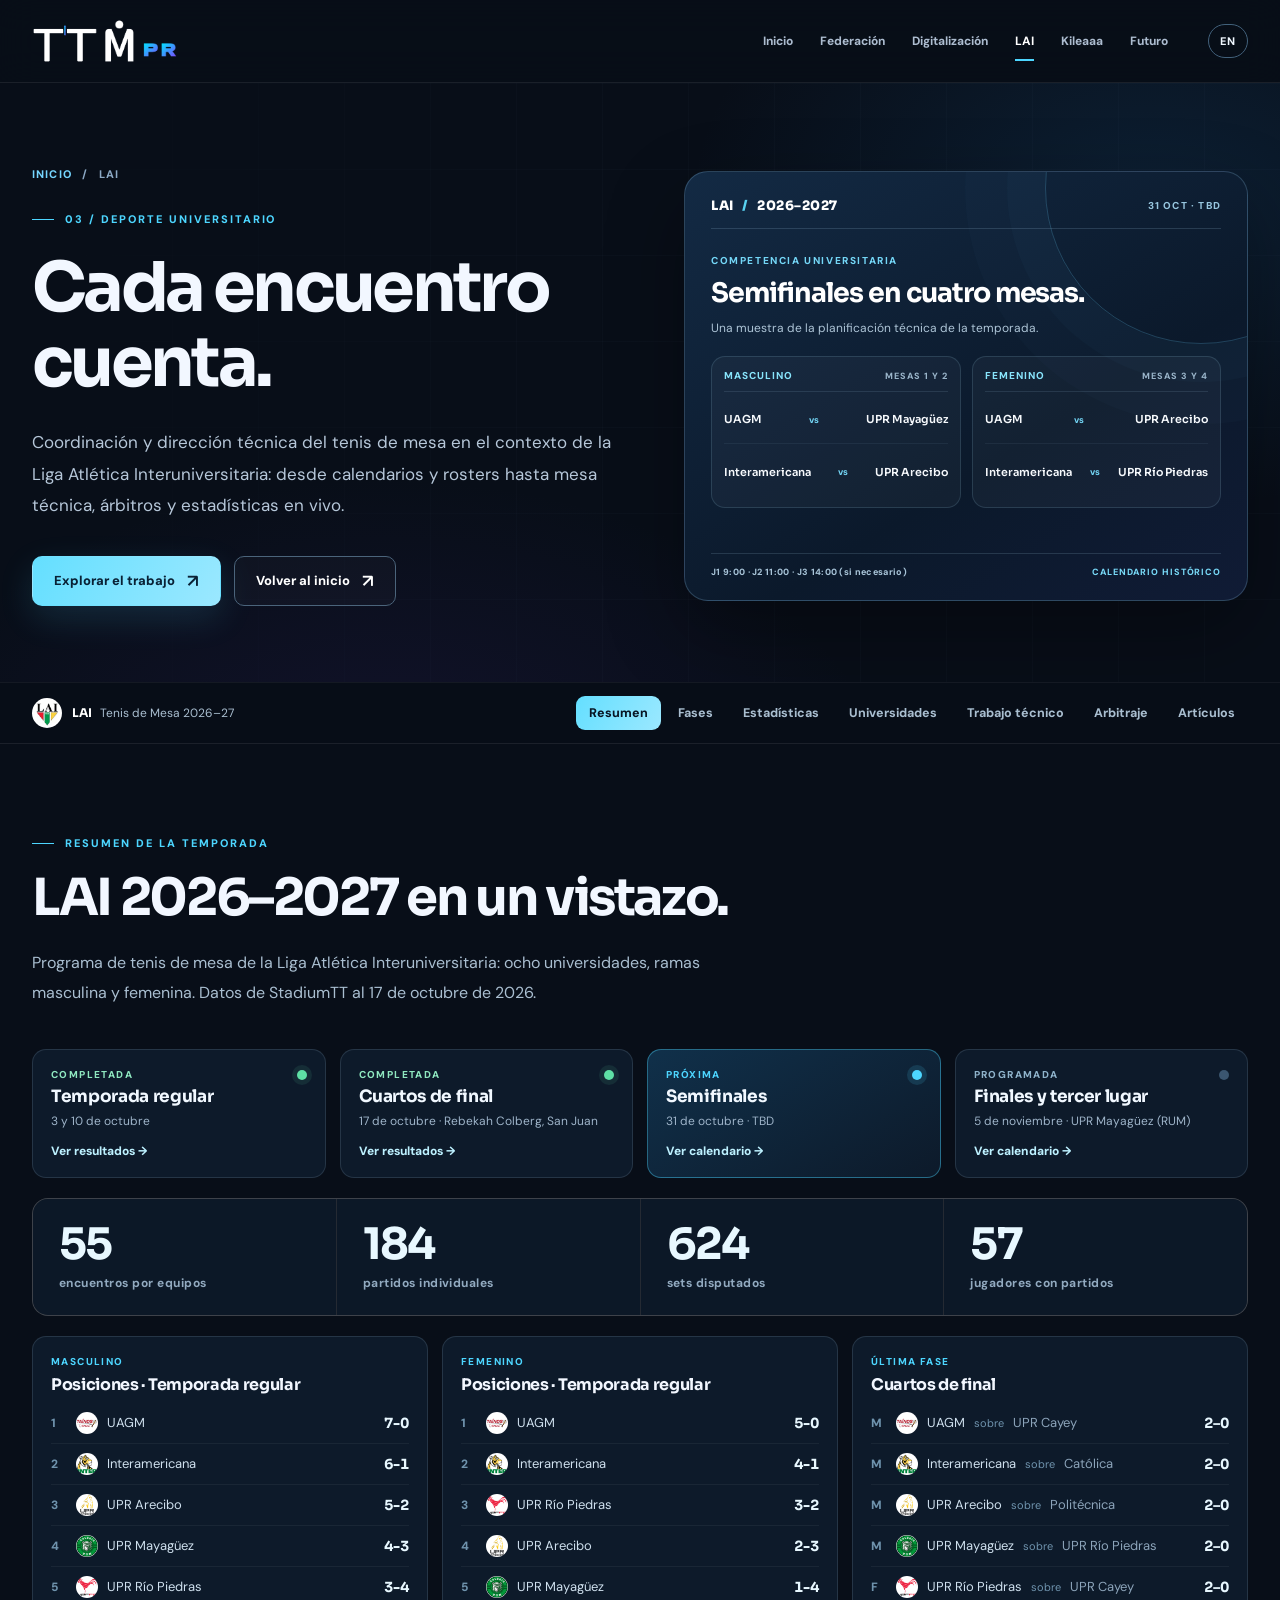
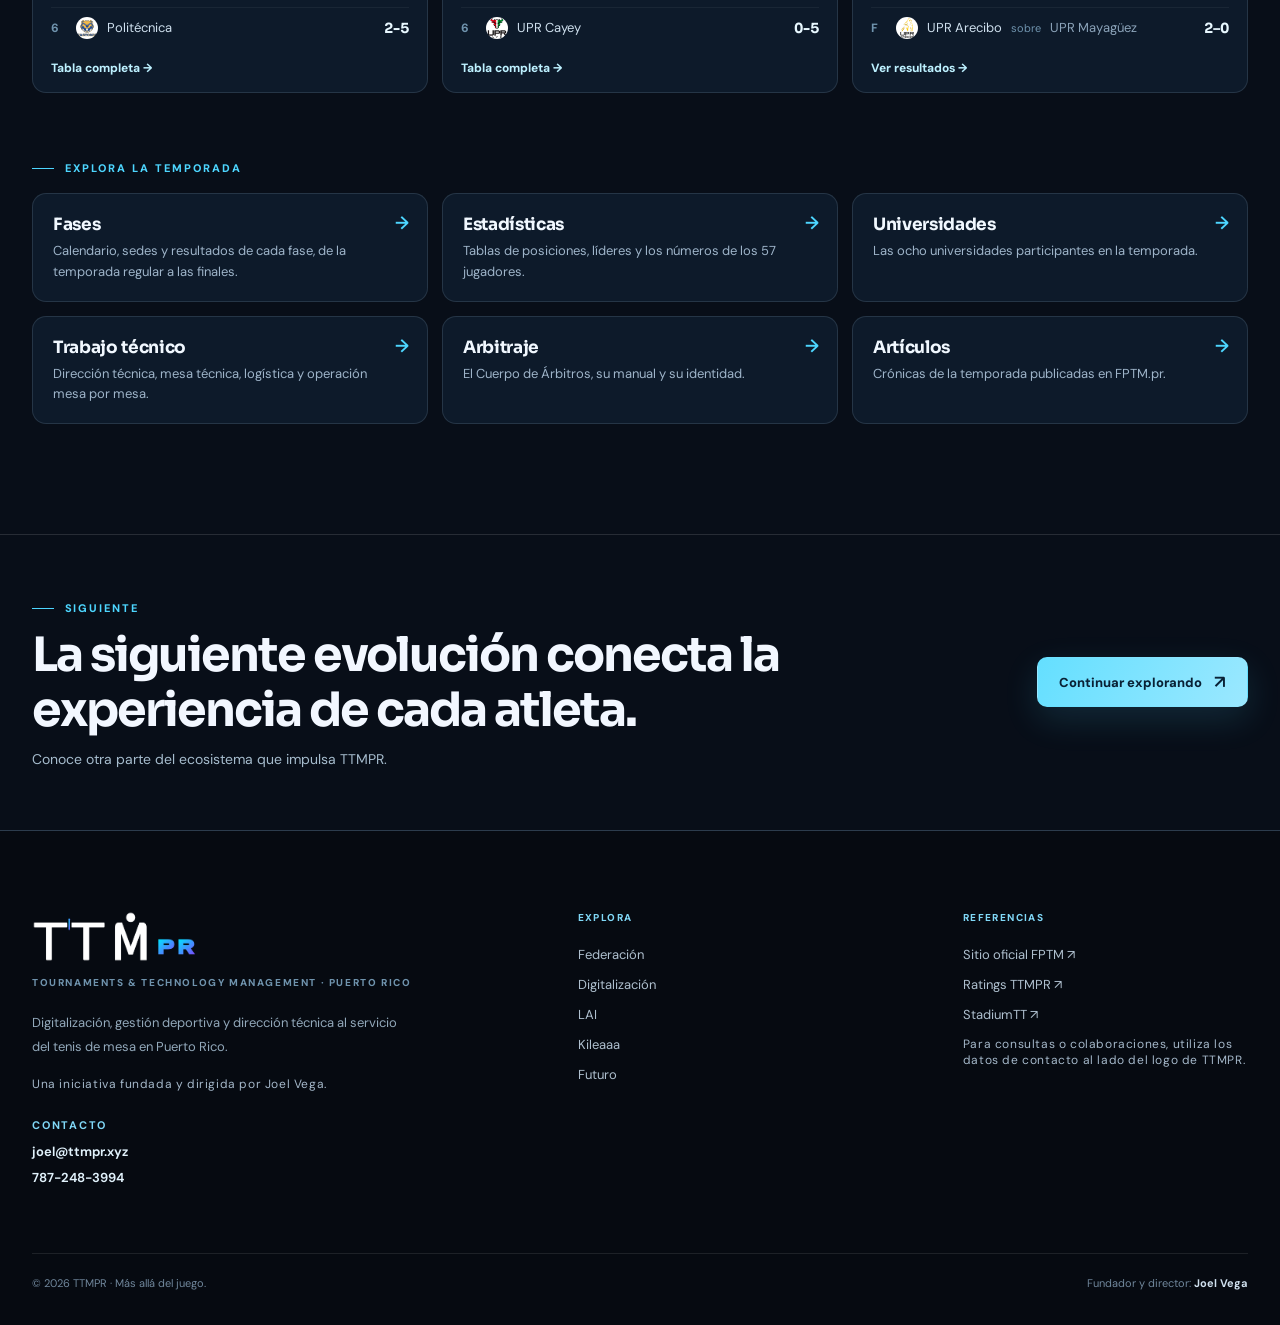
==== lai/index.html @ e4931904 "New Pages" ====
<!DOCTYPE html><html lang="es-PR"><head><meta charset="utf-8"><meta name="viewport" content="width=device-width,initial-scale=1">
 <meta name="theme-color" content="#080e18"><meta name="description" content="Tenis de mesa de la Liga Atlética Interuniversitaria 2026–2027: fases, resultados, estadísticas de jugadores, universidades, arbitraje y crónicas.">
 <meta name="robots" content="index,follow,max-image-preview:large"><link rel="canonical" href="https://ttmpr.xyz/lai/">
 <meta property="og:type" content="website"><meta property="og:site_name" content="TTMPR"><meta property="og:locale" content="es_PR"><meta property="og:locale:alternate" content="en_US">
 <meta property="og:title" content="LAI · Tenis de Mesa 2026–27 | TTMPR"><meta property="og:description" content="Tenis de mesa de la Liga Atlética Interuniversitaria 2026–2027: fases, resultados, estadísticas de jugadores, universidades, arbitraje y crónicas."><meta property="og:url" content="https://ttmpr.xyz/lai/">
 <meta property="og:image" content="https://ttmpr.xyz/assets/compartir/lai.jpg"><meta property="og:image:width" content="1200"><meta property="og:image:height" content="630"><meta property="og:image:alt" content="LAI · Tenis de Mesa 2026–27 | TTMPR">
 <meta name="twitter:card" content="summary_large_image"><meta name="twitter:title" content="LAI · Tenis de Mesa 2026–27 | TTMPR"><meta name="twitter:description" content="Tenis de mesa de la Liga Atlética Interuniversitaria 2026–2027: fases, resultados, estadísticas de jugadores, universidades, arbitraje y crónicas."><meta name="twitter:image" content="https://ttmpr.xyz/assets/compartir/lai.jpg"><title>LAI · Tenis de Mesa 2026–27 | TTMPR</title><link rel="icon" type="image/svg+xml" href="../assets/favicon.svg"><link rel="icon" type="image/png" sizes="32x32" href="../assets/favicon.png"><link rel="apple-touch-icon" href="../assets/apple-touch-icon.png">
 <link rel="preconnect" href="https://fonts.googleapis.com"><link rel="preconnect" href="https://fonts.gstatic.com" crossorigin>
 <link rel="stylesheet" href="https://fonts.googleapis.com/css2?family=DM+Sans:wght@400;500;600;700;800&amp;family=Sora:wght@400;500;600;700;800&amp;display=swap" media="print" onload="this.media='all'"><link rel="stylesheet" href="../assets/site.css"></head>
 <body data-page="lai" data-mode="site"><a class="skip-link" href="#mainContent" style="position:absolute;z-index:999;left:-9999px;top:0;background:white;color:black;padding:12px" onfocus="this.style.left='0'" onblur="this.style.left='-9999px'">Saltar al contenido</a>
 <header class="site-header" id="siteHeader"><div class="container nav-shell">
  <a class="brand-link" data-route-key="inicio" href="../" aria-label="TTMPR, inicio"><img src="../assets/ttmpr-logo.png" alt="TTMPR — Tenis de Mesa Puerto Rico" width="146" height="46"></a>
  <nav class="nav-links" id="primaryNav" aria-label="Navegación principal"><a data-route-key="inicio" href="../"><span class="i18n " data-es="Inicio" data-en="Home">Inicio</span></a><a data-route-key="federacion" href="../federacion/"><span class="i18n " data-es="Federación" data-en="Federation">Federación</span></a><a data-route-key="digitalizacion" href="../digitalizacion/"><span class="i18n " data-es="Digitalización" data-en="Digital systems">Digitalización</span></a><a data-route-key="lai" href="../lai/"><span class="i18n " data-es="LAI" data-en="LAI">LAI</span></a><a data-route-key="kileaaa" href="../kileaaa/"><span class="i18n " data-es="Kileaaa" data-en="Kileaaa">Kileaaa</span></a><a data-route-key="futuro" href="../futuro/"><span class="i18n " data-es="Futuro" data-en="Future">Futuro</span></a></nav>
  <div class="nav-actions"><button class="lang-switch" type="button" id="language" aria-label="Switch to English">EN</button><button class="menu-button" type="button" id="mobileMenu" aria-controls="primaryNav" aria-expanded="false" aria-label="Abrir navegación">☰</button></div>
 </div><div class="scroll-progress" id="scrollProgress"></div></header><main id="mainContent">
<section class="hero page-hero"><div class="container page-hero-grid"><div class="reveal visible">
<div class="breadcrumb"><a href="../"><span class="i18n" data-en="HOME" data-es="INICIO">INICIO</span></a> <span>/</span> <span><span class="i18n" data-en="LAI" data-es="LAI">LAI</span></span></div>
<div class="eyebrow" style="margin-top:31px"><span class="i18n" data-en="03 / UNIVERSITY SPORT" data-es="03 / DEPORTE UNIVERSITARIO">03 / DEPORTE UNIVERSITARIO</span></div>
<h1 class="i18n page-title" data-en="Every match matters." data-es="Cada encuentro cuenta." data-page-heading="">Cada encuentro cuenta.</h1>
<p class="i18n page-desc" data-en="Technical coordination and direction for table tennis within the Intercollegiate Athletic League: from schedules and rosters to the technical desk, officials, and live statistics." data-es="Coordinación y dirección técnica del tenis de mesa en el contexto de la Liga Atlética Interuniversitaria: desde calendarios y rosters hasta mesa técnica, árbitros y estadísticas en vivo.">Coordinación y dirección técnica del tenis de mesa en el contexto de la Liga Atlética Interuniversitaria: desde calendarios y rosters hasta mesa técnica, árbitros y estadísticas en vivo.</p>
<div class="hero-actions"><a class="button primary" href="#areas"><span class="i18n" data-en="Explore our work" data-es="Explorar el trabajo">Explorar el trabajo</span> <span aria-hidden="true" class="arrow">↗</span></a><a class="button outline" href="../"><span class="i18n" data-en="Back to home" data-es="Volver al inicio">Volver al inicio</span> <span aria-hidden="true" class="arrow">↗</span></a></div>
</div><div class="reveal from-right visible"><div class="lai-hero-scoreboard" aria-label="Ejemplo del calendario de semifinales LAI 2026-2027">
  <div class="lai-board-top"><span>LAI <span class="lai-board-slash">/</span> 2026–2027</span><span class="lai-board-date">31 OCT · TBD</span></div>
  <div class="lai-board-intro"><span class="i18n" data-es="COMPETENCIA UNIVERSITARIA" data-en="UNIVERSITY COMPETITION">COMPETENCIA UNIVERSITARIA</span><h2 class="i18n" data-es="Semifinales en cuatro mesas." data-en="Semifinals across four tables.">Semifinales en cuatro mesas.</h2><p class="i18n" data-es="Una muestra de la planificación técnica de la temporada." data-en="A snapshot of the season's technical planning.">Una muestra de la planificación técnica de la temporada.</p></div>
  <div class="lai-board-grid">
    <div class="lai-board-branch"><div class="lai-board-label"><span class="i18n" data-es="MASCULINO" data-en="MEN">MASCULINO</span><small class="i18n" data-es="MESAS 1 Y 2" data-en="TABLES 1 AND 2">MESAS 1 Y 2</small></div><div class="lai-board-match"><strong>UAGM</strong><span>vs</span><strong>UPR Mayagüez</strong></div><div class="lai-board-match"><strong>Interamericana</strong><span>vs</span><strong>UPR Arecibo</strong></div></div>
    <div class="lai-board-branch"><div class="lai-board-label"><span class="i18n" data-es="FEMENINO" data-en="WOMEN">FEMENINO</span><small class="i18n" data-es="MESAS 3 Y 4" data-en="TABLES 3 AND 4">MESAS 3 Y 4</small></div><div class="lai-board-match"><strong>UAGM</strong><span>vs</span><strong>UPR Arecibo</strong></div><div class="lai-board-match"><strong>Interamericana</strong><span>vs</span><strong>UPR Río Piedras</strong></div></div>
  </div>
  <div class="lai-board-bottom"><span class="i18n" data-es="J1 9:00 · J2 11:00 · J3 14:00 (si necesario)" data-en="G1 9:00 · G2 11:00 · G3 14:00 (if needed)">J1 9:00 · J2 11:00 · J3 14:00 (si necesario)</span><span class="i18n" data-es="CALENDARIO HISTÓRICO" data-en="HISTORICAL SCHEDULE">CALENDARIO HISTÓRICO</span></div>
</div></div></div></section>
<nav aria-label="Secciones de LAI" class="lai-tabs" id="laiTabs" data-i18n-aria-en="LAI sections" data-i18n-aria-es="Secciones de LAI"><div class="container lai-tabs-inner"><span class="lai-tabs-brand"><img alt="" height="30" src="../assets/lai/lai-logo.jpg" width="30"/><span><strong>LAI</strong> <span class="i18n" data-en="Table Tennis 2026–27" data-es="Tenis de Mesa 2026–27">Tenis de Mesa 2026–27</span></span></span><div class="lai-tablist" role="tablist"><a aria-controls="resumen" aria-selected="true" class="lai-tab" data-tab="resumen" href="#resumen" id="tab-resumen" role="tab"><span class="i18n" data-en="Overview" data-es="Resumen">Resumen</span></a><a aria-controls="fases" aria-selected="false" class="lai-tab" data-tab="fases" href="#fases" id="tab-fases" role="tab" tabindex="-1"><span class="i18n" data-en="Phases" data-es="Fases">Fases</span></a><a aria-controls="estadisticas" aria-selected="false" class="lai-tab" data-tab="estadisticas" href="#estadisticas" id="tab-estadisticas" role="tab" tabindex="-1"><span class="i18n" data-en="Statistics" data-es="Estadísticas">Estadísticas</span></a><a aria-controls="universidades" aria-selected="false" class="lai-tab" data-tab="universidades" href="#universidades" id="tab-universidades" role="tab" tabindex="-1"><span class="i18n" data-en="Universities" data-es="Universidades">Universidades</span></a><a aria-controls="trabajo" aria-selected="false" class="lai-tab" data-tab="trabajo" href="#trabajo" id="tab-trabajo" role="tab" tabindex="-1"><span class="i18n" data-en="Technical work" data-es="Trabajo técnico">Trabajo técnico</span></a><a aria-controls="arbitraje" aria-selected="false" class="lai-tab" data-tab="arbitraje" href="#arbitraje" id="tab-arbitraje" role="tab" tabindex="-1"><span class="i18n" data-en="Officiating" data-es="Arbitraje">Arbitraje</span></a><a aria-controls="articulos" aria-selected="false" class="lai-tab" data-tab="articulos" href="#articulos" id="tab-articulos" role="tab" tabindex="-1"><span class="i18n" data-en="Articles" data-es="Artículos">Artículos</span></a></div></div></nav>
<div class="lai-panels">
<div aria-labelledby="tab-resumen" class="lai-panel" id="resumen" role="tabpanel">
<section class="section lai-overview"><div class="container">
<div class="lai-overview-head reveal"><div class="eyebrow"><span class="i18n" data-en="SEASON OVERVIEW" data-es="RESUMEN DE LA TEMPORADA">RESUMEN DE LA TEMPORADA</span></div>
<h2 class="i18n section-heading" data-en="LAI 2026–2027 at a glance." data-es="LAI 2026–2027 en un vistazo.">LAI 2026–2027 en un vistazo.</h2>
<p class="i18n intro" data-en="Table tennis program of the Intercollegiate Athletic League: eight universities, men’s and women’s divisions. StadiumTT data as of October 17, 2026." data-es="Programa de tenis de mesa de la Liga Atlética Interuniversitaria: ocho universidades, ramas masculina y femenina. Datos de StadiumTT al 17 de octubre de 2026.">Programa de tenis de mesa de la Liga Atlética Interuniversitaria: ocho universidades, ramas masculina y femenina. Datos de StadiumTT al 17 de octubre de 2026.</p></div>
<ol class="lai-phase-track compact"><li class="lai-phase done"><span aria-hidden="true" class="lai-phase-dot"></span><div><small class="i18n" data-en="Completed" data-es="Completada">Completada</small><strong class="i18n" data-en="Regular season" data-es="Temporada regular">Temporada regular</strong><span class="i18n lai-phase-when" data-en="October 3 and 10" data-es="3 y 10 de octubre">3 y 10 de octubre</span><a class="lai-phase-link" href="#resultados-regular"><span class="i18n" data-en="See results" data-es="Ver resultados">Ver resultados</span> <span aria-hidden="true">→</span></a></div></li><li class="lai-phase done"><span aria-hidden="true" class="lai-phase-dot"></span><div><small class="i18n" data-en="Completed" data-es="Completada">Completada</small><strong class="i18n" data-en="Quarterfinals" data-es="Cuartos de final">Cuartos de final</strong><span class="i18n lai-phase-when" data-en="October 17 · Rebekah Colberg, San Juan" data-es="17 de octubre · Rebekah Colberg, San Juan">17 de octubre · Rebekah Colberg, San Juan</span><a class="lai-phase-link" href="#resultados-cuartos"><span class="i18n" data-en="See results" data-es="Ver resultados">Ver resultados</span> <span aria-hidden="true">→</span></a></div></li><li class="lai-phase next"><span aria-hidden="true" class="lai-phase-dot"></span><div><small class="i18n" data-en="Next" data-es="Próxima">Próxima</small><strong class="i18n" data-en="Semifinals" data-es="Semifinales">Semifinales</strong><span class="i18n lai-phase-when" data-en="October 31 · TBD" data-es="31 de octubre · TBD">31 de octubre · TBD</span><a class="lai-phase-link" href="#calendario-lai"><span class="i18n" data-en="See schedule" data-es="Ver calendario">Ver calendario</span> <span aria-hidden="true">→</span></a></div></li><li class="lai-phase upcoming"><span aria-hidden="true" class="lai-phase-dot"></span><div><small class="i18n" data-en="Scheduled" data-es="Programada">Programada</small><strong class="i18n" data-en="Finals and third place" data-es="Finales y tercer lugar">Finales y tercer lugar</strong><span class="i18n lai-phase-when" data-en="November 5 · UPR Mayagüez (RUM)" data-es="5 de noviembre · UPR Mayagüez (RUM)">5 de noviembre · UPR Mayagüez (RUM)</span><a class="lai-phase-link" href="#calendario-lai"><span class="i18n" data-en="See schedule" data-es="Ver calendario">Ver calendario</span> <span aria-hidden="true">→</span></a></div></li></ol>
<div class="stats-facts reveal"><div><b>55</b><span class="i18n" data-en="team matches" data-es="encuentros por equipos">encuentros por equipos</span></div><div><b>184</b><span class="i18n" data-en="singles matches" data-es="partidos individuales">partidos individuales</span></div><div><b>624</b><span class="i18n" data-en="games played" data-es="sets disputados">sets disputados</span></div><div><b>57</b><span class="i18n" data-en="players with matches" data-es="jugadores con partidos">jugadores con partidos</span></div></div>
<div class="lai-overview-grid"><article class="lai-card"><header><span class="i18n stats-branch" data-en="Men" data-es="Masculino">Masculino</span><h3 class="i18n" data-en="Standings · Regular season" data-es="Posiciones · Temporada regular">Posiciones · Temporada regular</h3></header><ol class="lai-mini-list"><li><span class="lai-mini-pos">1</span><span class="stats-team"><img alt="" height="22" loading="lazy" onerror="this.onerror=null;this.src='../assets/universidades/fallback-uagm.svg'" src="../assets/universidades/uagm.png" width="22"/><span>UAGM</span></span><b>7-0</b></li><li><span class="lai-mini-pos">2</span><span class="stats-team"><img alt="" height="22" loading="lazy" onerror="this.onerror=null;this.src='../assets/universidades/fallback-interamericana.svg'" src="../assets/universidades/interamericana.png" width="22"/><span>Interamericana</span></span><b>6-1</b></li><li><span class="lai-mini-pos">3</span><span class="stats-team"><img alt="" height="22" loading="lazy" onerror="this.onerror=null;this.src='../assets/universidades/fallback-upr-arecibo.svg'" src="../assets/universidades/upr-arecibo.png" width="22"/><span>UPR Arecibo</span></span><b>5-2</b></li><li><span class="lai-mini-pos">4</span><span class="stats-team"><img alt="" height="22" loading="lazy" onerror="this.onerror=null;this.src='../assets/universidades/fallback-upr-mayaguez.svg'" src="../assets/universidades/upr-mayaguez.png" width="22"/><span>UPR Mayagüez</span></span><b>4-3</b></li><li><span class="lai-mini-pos">5</span><span class="stats-team"><img alt="" height="22" loading="lazy" onerror="this.onerror=null;this.src='../assets/universidades/fallback-upr-rio-piedras.svg'" src="../assets/universidades/upr-rio-piedras.png" width="22"/><span>UPR Río Piedras</span></span><b>3-4</b></li><li><span class="lai-mini-pos">6</span><span class="stats-team"><img alt="" height="22" loading="lazy" onerror="this.onerror=null;this.src='../assets/universidades/fallback-politecnica.svg'" src="../assets/universidades/politecnica.png" width="22"/><span>Politécnica</span></span><b>2-5</b></li></ol><a class="lai-card-link" data-tab-link="estadisticas" href="#estadisticas"><span class="i18n" data-en="Full standings" data-es="Tabla completa">Tabla completa</span> →</a></article><article class="lai-card"><header><span class="i18n stats-branch" data-en="Women" data-es="Femenino">Femenino</span><h3 class="i18n" data-en="Standings · Regular season" data-es="Posiciones · Temporada regular">Posiciones · Temporada regular</h3></header><ol class="lai-mini-list"><li><span class="lai-mini-pos">1</span><span class="stats-team"><img alt="" height="22" loading="lazy" onerror="this.onerror=null;this.src='../assets/universidades/fallback-uagm.svg'" src="../assets/universidades/uagm.png" width="22"/><span>UAGM</span></span><b>5-0</b></li><li><span class="lai-mini-pos">2</span><span class="stats-team"><img alt="" height="22" loading="lazy" onerror="this.onerror=null;this.src='../assets/universidades/fallback-interamericana.svg'" src="../assets/universidades/interamericana.png" width="22"/><span>Interamericana</span></span><b>4-1</b></li><li><span class="lai-mini-pos">3</span><span class="stats-team"><img alt="" height="22" loading="lazy" onerror="this.onerror=null;this.src='../assets/universidades/fallback-upr-rio-piedras.svg'" src="../assets/universidades/upr-rio-piedras.png" width="22"/><span>UPR Río Piedras</span></span><b>3-2</b></li><li><span class="lai-mini-pos">4</span><span class="stats-team"><img alt="" height="22" loading="lazy" onerror="this.onerror=null;this.src='../assets/universidades/fallback-upr-arecibo.svg'" src="../assets/universidades/upr-arecibo.png" width="22"/><span>UPR Arecibo</span></span><b>2-3</b></li><li><span class="lai-mini-pos">5</span><span class="stats-team"><img alt="" height="22" loading="lazy" onerror="this.onerror=null;this.src='../assets/universidades/fallback-upr-mayaguez.svg'" src="../assets/universidades/upr-mayaguez.png" width="22"/><span>UPR Mayagüez</span></span><b>1-4</b></li><li><span class="lai-mini-pos">6</span><span class="stats-team"><img alt="" height="22" loading="lazy" onerror="this.onerror=null;this.src='../assets/universidades/fallback-upr-cayey.svg'" src="../assets/universidades/upr-cayey.png" width="22"/><span>UPR Cayey</span></span><b>0-5</b></li></ol><a class="lai-card-link" data-tab-link="estadisticas" href="#estadisticas"><span class="i18n" data-en="Full standings" data-es="Tabla completa">Tabla completa</span> →</a></article><article class="lai-card"><header><span class="i18n stats-branch" data-en="Latest phase" data-es="Última fase">Última fase</span><h3 class="i18n" data-en="Quarterfinals" data-es="Cuartos de final">Cuartos de final</h3></header><ol class="lai-mini-list"><li><span class="i18n lai-mini-pos" data-en="M" data-es="M">M</span><span class="stats-team"><img alt="" height="22" loading="lazy" onerror="this.onerror=null;this.src='../assets/universidades/fallback-uagm.svg'" src="../assets/universidades/uagm.png" width="22"/><span>UAGM</span></span><small class="i18n" data-en="over" data-es="sobre">sobre</small><span class="lai-mini-loser">UPR Cayey</span><b>2–0</b></li><li><span class="i18n lai-mini-pos" data-en="M" data-es="M">M</span><span class="stats-team"><img alt="" height="22" loading="lazy" onerror="this.onerror=null;this.src='../assets/universidades/fallback-interamericana.svg'" src="../assets/universidades/interamericana.png" width="22"/><span>Interamericana</span></span><small class="i18n" data-en="over" data-es="sobre">sobre</small><span class="lai-mini-loser">Católica</span><b>2–0</b></li><li><span class="i18n lai-mini-pos" data-en="M" data-es="M">M</span><span class="stats-team"><img alt="" height="22" loading="lazy" onerror="this.onerror=null;this.src='../assets/universidades/fallback-upr-arecibo.svg'" src="../assets/universidades/upr-arecibo.png" width="22"/><span>UPR Arecibo</span></span><small class="i18n" data-en="over" data-es="sobre">sobre</small><span class="lai-mini-loser">Politécnica</span><b>2–0</b></li><li><span class="i18n lai-mini-pos" data-en="M" data-es="M">M</span><span class="stats-team"><img alt="" height="22" loading="lazy" onerror="this.onerror=null;this.src='../assets/universidades/fallback-upr-mayaguez.svg'" src="../assets/universidades/upr-mayaguez.png" width="22"/><span>UPR Mayagüez</span></span><small class="i18n" data-en="over" data-es="sobre">sobre</small><span class="lai-mini-loser">UPR Río Piedras</span><b>2–0</b></li><li><span class="i18n lai-mini-pos" data-en="W" data-es="F">F</span><span class="stats-team"><img alt="" height="22" loading="lazy" onerror="this.onerror=null;this.src='../assets/universidades/fallback-upr-rio-piedras.svg'" src="../assets/universidades/upr-rio-piedras.png" width="22"/><span>UPR Río Piedras</span></span><small class="i18n" data-en="over" data-es="sobre">sobre</small><span class="lai-mini-loser">UPR Cayey</span><b>2–0</b></li><li><span class="i18n lai-mini-pos" data-en="W" data-es="F">F</span><span class="stats-team"><img alt="" height="22" loading="lazy" onerror="this.onerror=null;this.src='../assets/universidades/fallback-upr-arecibo.svg'" src="../assets/universidades/upr-arecibo.png" width="22"/><span>UPR Arecibo</span></span><small class="i18n" data-en="over" data-es="sobre">sobre</small><span class="lai-mini-loser">UPR Mayagüez</span><b>2–0</b></li></ol><a class="lai-card-link" href="#resultados-cuartos"><span class="i18n" data-en="See results" data-es="Ver resultados">Ver resultados</span> →</a></article></div>
<div class="lai-overview-links"><div class="eyebrow"><span class="i18n" data-en="EXPLORE THE SEASON" data-es="EXPLORA LA TEMPORADA">EXPLORA LA TEMPORADA</span></div><div class="lai-quick-grid"><a class="lai-quick reveal" data-tab-link="fases" href="#fases"><strong class="i18n" data-en="Phases" data-es="Fases">Fases</strong><span class="i18n" data-en="Schedule, venues, and results for every phase, from the regular season to the finals." data-es="Calendario, sedes y resultados de cada fase, de la temporada regular a las finales.">Calendario, sedes y resultados de cada fase, de la temporada regular a las finales.</span><span aria-hidden="true" class="arrow">→</span></a><a class="lai-quick reveal" data-tab-link="estadisticas" href="#estadisticas"><strong class="i18n" data-en="Statistics" data-es="Estadísticas">Estadísticas</strong><span class="i18n" data-en="Standings, leaders, and the numbers for all 57 players." data-es="Tablas de posiciones, líderes y los números de los 57 jugadores.">Tablas de posiciones, líderes y los números de los 57 jugadores.</span><span aria-hidden="true" class="arrow">→</span></a><a class="lai-quick reveal" data-tab-link="universidades" href="#universidades"><strong class="i18n" data-en="Universities" data-es="Universidades">Universidades</strong><span class="i18n" data-en="The eight universities taking part this season." data-es="Las ocho universidades participantes en la temporada.">Las ocho universidades participantes en la temporada.</span><span aria-hidden="true" class="arrow">→</span></a><a class="lai-quick reveal" data-tab-link="trabajo" href="#trabajo"><strong class="i18n" data-en="Technical work" data-es="Trabajo técnico">Trabajo técnico</strong><span class="i18n" data-en="Technical direction, the technical desk, logistics, and table-by-table operations." data-es="Dirección técnica, mesa técnica, logística y operación mesa por mesa.">Dirección técnica, mesa técnica, logística y operación mesa por mesa.</span><span aria-hidden="true" class="arrow">→</span></a><a class="lai-quick reveal" data-tab-link="arbitraje" href="#arbitraje"><strong class="i18n" data-en="Officiating" data-es="Arbitraje">Arbitraje</strong><span class="i18n" data-en="The Referee Corps, its manual, and its identity." data-es="El Cuerpo de Árbitros, su manual y su identidad.">El Cuerpo de Árbitros, su manual y su identidad.</span><span aria-hidden="true" class="arrow">→</span></a><a class="lai-quick reveal" data-tab-link="articulos" href="#articulos"><strong class="i18n" data-en="Articles" data-es="Artículos">Artículos</strong><span class="i18n" data-en="Season reports published on FPTM.pr." data-es="Crónicas de la temporada publicadas en FPTM.pr.">Crónicas de la temporada publicadas en FPTM.pr.</span><span aria-hidden="true" class="arrow">→</span></a></div></div>
</div></section>
</div>
<div aria-labelledby="tab-fases" class="lai-panel" id="fases" role="tabpanel">
<section class="section lai-phases-section"><div class="container">
<div class="reveal"><div class="eyebrow"><span class="i18n" data-en="SEASON PHASES" data-es="FASES DE LA TEMPORADA">FASES DE LA TEMPORADA</span></div>
<h2 class="i18n section-heading" data-en="From the regular season to the finals." data-es="De la temporada regular a las finales.">De la temporada regular a las finales.</h2>
<p class="i18n intro" data-en="Every phase with its date, venue, and results. The status updates after each matchday." data-es="Cada fase con su fecha, su sede y sus resultados. El estado se actualiza con cada jornada.">Cada fase con su fecha, su sede y sus resultados. El estado se actualiza con cada jornada.</p></div>
<ol class="lai-phase-track"><li class="lai-phase done"><span aria-hidden="true" class="lai-phase-dot"></span><div><small class="i18n" data-en="Completed" data-es="Completada">Completada</small><strong class="i18n" data-en="Regular season" data-es="Temporada regular">Temporada regular</strong><span class="i18n lai-phase-when" data-en="October 3 and 10" data-es="3 y 10 de octubre">3 y 10 de octubre</span><em class="i18n" data-en="43 team matches" data-es="43 encuentros">43 encuentros</em><a class="lai-phase-link" href="#resultados-regular"><span class="i18n" data-en="See results" data-es="Ver resultados">Ver resultados</span> <span aria-hidden="true">→</span></a></div></li><li class="lai-phase done"><span aria-hidden="true" class="lai-phase-dot"></span><div><small class="i18n" data-en="Completed" data-es="Completada">Completada</small><strong class="i18n" data-en="Quarterfinals" data-es="Cuartos de final">Cuartos de final</strong><span class="i18n lai-phase-when" data-en="October 17 · Rebekah Colberg, San Juan" data-es="17 de octubre · Rebekah Colberg, San Juan">17 de octubre · Rebekah Colberg, San Juan</span><em class="i18n" data-en="12 team matches" data-es="12 encuentros">12 encuentros</em><a class="lai-phase-link" href="#resultados-cuartos"><span class="i18n" data-en="See results" data-es="Ver resultados">Ver resultados</span> <span aria-hidden="true">→</span></a></div></li><li class="lai-phase next"><span aria-hidden="true" class="lai-phase-dot"></span><div><small class="i18n" data-en="Next" data-es="Próxima">Próxima</small><strong class="i18n" data-en="Semifinals" data-es="Semifinales">Semifinales</strong><span class="i18n lai-phase-when" data-en="October 31 · TBD" data-es="31 de octubre · TBD">31 de octubre · TBD</span><a class="lai-phase-link" href="#calendario-lai"><span class="i18n" data-en="See schedule" data-es="Ver calendario">Ver calendario</span> <span aria-hidden="true">→</span></a></div></li><li class="lai-phase upcoming"><span aria-hidden="true" class="lai-phase-dot"></span><div><small class="i18n" data-en="Scheduled" data-es="Programada">Programada</small><strong class="i18n" data-en="Finals and third place" data-es="Finales y tercer lugar">Finales y tercer lugar</strong><span class="i18n lai-phase-when" data-en="November 5 · UPR Mayagüez (RUM)" data-es="5 de noviembre · UPR Mayagüez (RUM)">5 de noviembre · UPR Mayagüez (RUM)</span><a class="lai-phase-link" href="#calendario-lai"><span class="i18n" data-en="See schedule" data-es="Ver calendario">Ver calendario</span> <span aria-hidden="true">→</span></a></div></li></ol>
</div></section>
<section class="section pale" id="calendario-lai"><div class="container">
<div class="reveal"><div class="eyebrow dark"><span class="i18n" data-en="POSTSEASON" data-es="POSTEMPORADA">POSTEMPORADA</span></div>
<h2 class="i18n section-heading" data-en="Next round: semifinals." data-es="Próxima jornada: semifinales.">Próxima jornada: semifinales.</h2>
<p class="i18n intro" data-en="Saturday, October 31, 2026 · Venue: TBD." data-es="Sábado, 31 de octubre de 2026 · Sede: TBD.">Sábado, 31 de octubre de 2026 · Sede: TBD.</p></div>
<div class="lai-fixture-grid"><article class="lai-fixture reveal" data-branch="M">
<div class="lai-fixture-head"><span><span class="i18n" data-en="Men" data-es="Masculino">Masculino</span> · <span class="i18n" data-en="Semifinal" data-es="Semifinal">Semifinal</span></span><span><span class="i18n" data-en="Table" data-es="Mesa">Mesa</span> 1</span></div>
<div class="lai-versus lai-versus-logos"><div class="lai-team-badge"><img alt="UAGM" onerror="this.onerror=null;this.src='../assets/universidades/fallback-uagm.svg'" src="../assets/universidades/uagm.png"/><strong>UAGM</strong></div><span class="mid">VS</span><div class="lai-team-badge right"><strong>UPR Mayagüez</strong><img alt="UPR Mayagüez" onerror="this.onerror=null;this.src='../assets/universidades/fallback-upr-mayaguez.svg'" src="../assets/universidades/upr-mayaguez.png"/></div></div>
<div class="lai-fixture-foot"><span class="i18n" data-en="G1 · 9:00 a.m.  |  G2 · 11:00 a.m." data-es="J1 · 9:00 a. m.  |  J2 · 11:00 a. m.">J1 · 9:00 a. m.  |  J2 · 11:00 a. m.</span></div>
<div class="lai-third"><span class="i18n" data-en="G3 · 2:00 p.m., only if the series is tied 1–1" data-es="J3 · 2:00 p. m., solo si la serie queda 1–1">J3 · 2:00 p. m., solo si la serie queda 1–1</span></div>
</article><article class="lai-fixture reveal" data-branch="M">
<div class="lai-fixture-head"><span><span class="i18n" data-en="Men" data-es="Masculino">Masculino</span> · <span class="i18n" data-en="Semifinal" data-es="Semifinal">Semifinal</span></span><span><span class="i18n" data-en="Table" data-es="Mesa">Mesa</span> 2</span></div>
<div class="lai-versus lai-versus-logos"><div class="lai-team-badge"><img alt="Interamericana" onerror="this.onerror=null;this.src='../assets/universidades/fallback-interamericana.svg'" src="../assets/universidades/interamericana.png"/><strong>Interamericana</strong></div><span class="mid">VS</span><div class="lai-team-badge right"><strong>UPR Arecibo</strong><img alt="UPR Arecibo" onerror="this.onerror=null;this.src='../assets/universidades/fallback-upr-arecibo.svg'" src="../assets/universidades/upr-arecibo.png"/></div></div>
<div class="lai-fixture-foot"><span class="i18n" data-en="G1 · 9:00 a.m.  |  G2 · 11:00 a.m." data-es="J1 · 9:00 a. m.  |  J2 · 11:00 a. m.">J1 · 9:00 a. m.  |  J2 · 11:00 a. m.</span></div>
<div class="lai-third"><span class="i18n" data-en="G3 · 2:00 p.m., only if the series is tied 1–1" data-es="J3 · 2:00 p. m., solo si la serie queda 1–1">J3 · 2:00 p. m., solo si la serie queda 1–1</span></div>
</article><article class="lai-fixture reveal" data-branch="F">
<div class="lai-fixture-head"><span><span class="i18n" data-en="Women" data-es="Femenino">Femenino</span> · <span class="i18n" data-en="Semifinal" data-es="Semifinal">Semifinal</span></span><span><span class="i18n" data-en="Table" data-es="Mesa">Mesa</span> 3</span></div>
<div class="lai-versus lai-versus-logos"><div class="lai-team-badge"><img alt="UAGM" onerror="this.onerror=null;this.src='../assets/universidades/fallback-uagm.svg'" src="../assets/universidades/uagm.png"/><strong>UAGM</strong></div><span class="mid">VS</span><div class="lai-team-badge right"><strong>UPR Arecibo</strong><img alt="UPR Arecibo" onerror="this.onerror=null;this.src='../assets/universidades/fallback-upr-arecibo.svg'" src="../assets/universidades/upr-arecibo.png"/></div></div>
<div class="lai-fixture-foot"><span class="i18n" data-en="G1 · 9:00 a.m.  |  G2 · 11:00 a.m." data-es="J1 · 9:00 a. m.  |  J2 · 11:00 a. m.">J1 · 9:00 a. m.  |  J2 · 11:00 a. m.</span></div>
<div class="lai-third"><span class="i18n" data-en="G3 · 2:00 p.m., only if the series is tied 1–1" data-es="J3 · 2:00 p. m., solo si la serie queda 1–1">J3 · 2:00 p. m., solo si la serie queda 1–1</span></div>
</article><article class="lai-fixture reveal" data-branch="F">
<div class="lai-fixture-head"><span><span class="i18n" data-en="Women" data-es="Femenino">Femenino</span> · <span class="i18n" data-en="Semifinal" data-es="Semifinal">Semifinal</span></span><span><span class="i18n" data-en="Table" data-es="Mesa">Mesa</span> 4</span></div>
<div class="lai-versus lai-versus-logos"><div class="lai-team-badge"><img alt="Interamericana" onerror="this.onerror=null;this.src='../assets/universidades/fallback-interamericana.svg'" src="../assets/universidades/interamericana.png"/><strong>Interamericana</strong></div><span class="mid">VS</span><div class="lai-team-badge right"><strong>UPR Río Piedras</strong><img alt="UPR Río Piedras" onerror="this.onerror=null;this.src='../assets/universidades/fallback-upr-rio-piedras.svg'" src="../assets/universidades/upr-rio-piedras.png"/></div></div>
<div class="lai-fixture-foot"><span class="i18n" data-en="G1 · 9:00 a.m.  |  G2 · 11:00 a.m." data-es="J1 · 9:00 a. m.  |  J2 · 11:00 a. m.">J1 · 9:00 a. m.  |  J2 · 11:00 a. m.</span></div>
<div class="lai-third"><span class="i18n" data-en="G3 · 2:00 p.m., only if the series is tied 1–1" data-es="J3 · 2:00 p. m., solo si la serie queda 1–1">J3 · 2:00 p. m., solo si la serie queda 1–1</span></div>
</article></div>
<div class="lai-source-note dark"><span class="i18n" data-en="Finals are scheduled for November 5: games 1 and 2 at 9:00 a.m. and noon; game 3, if needed, at 3:00 p.m." data-es="Las finales están programadas para el 5 de noviembre: juegos 1 y 2 a las 9:00 a. m. y 12:00 p. m.; juego 3, si es necesario, a las 3:00 p. m.">Las finales están programadas para el 5 de noviembre: juegos 1 y 2 a las 9:00 a. m. y 12:00 p. m.; juego 3, si es necesario, a las 3:00 p. m.</span></div>
</div></section>
<section class="section alt" id="resultados-lai"><div class="container">
<div class="lai-section-title-row"><div><div class="reveal"><div class="eyebrow"><span class="i18n" data-en="RESULTS" data-es="RESULTADOS">RESULTADOS</span></div>
<h2 class="i18n section-heading" data-en="Season results." data-es="Resultados de la temporada.">Resultados de la temporada.</h2>
<p class="i18n intro" data-en="Postseason and regular season, with every singles match. Certified StadiumTT data as of October 17, 2026." data-es="Postemporada y temporada regular, con cada partido individual. Datos certificados en StadiumTT al 17 de octubre de 2026.">Postemporada y temporada regular, con cada partido individual. Datos certificados en StadiumTT al 17 de octubre de 2026.</p></div></div>
<div aria-label="Filtrar resultados" class="lai-filter" role="group"><button aria-pressed="true" class="active" data-lai-filter="all" type="button"><span class="i18n" data-en="All" data-es="Todas">Todas</span></button><button aria-pressed="false" data-lai-filter="M" type="button"><span class="i18n" data-en="Men" data-es="Masculino">Masculino</span></button><button aria-pressed="false" data-lai-filter="F" type="button"><span class="i18n" data-en="Women" data-es="Femenino">Femenino</span></button></div></div>
<div class="lai-round" id="resultados-cuartos"><div class="lai-round-head"><h3 class="i18n" data-en="Quarterfinals" data-es="Cuartos de final">Cuartos de final</h3><span class="i18n" data-en="October 17, 2026 · Rebekah Colberg, San Juan" data-es="17 de octubre de 2026 · Rebekah Colberg, San Juan">17 de octubre de 2026 · Rebekah Colberg, San Juan</span></div><div class="lai-results-grid"><div class="lai-results-head"><span><span class="i18n" data-en="Division" data-es="Rama">Rama</span></span><span><span class="i18n" data-en="Advancing team" data-es="Equipo clasificado">Equipo clasificado</span></span><span><span class="i18n" data-en="Matches" data-es="Encuentros">Encuentros</span></span><span><span class="i18n" data-en="Series" data-es="Serie">Serie</span></span></div><div class="lai-result" data-branch="M"><span class="lai-result-division">M</span><div class="lai-result-teams"><div class="lai-result-team-line"><img alt="UAGM" height="22" loading="lazy" onerror="this.onerror=null;this.src='../assets/universidades/fallback-uagm.svg'" src="../assets/universidades/uagm.png" width="22"/><strong>UAGM</strong></div><div class="lai-result-team-line"><small><span class="i18n" data-en="over" data-es="sobre">sobre</span></small><img alt="UPR Cayey" height="22" loading="lazy" onerror="this.onerror=null;this.src='../assets/universidades/fallback-upr-cayey.svg'" src="../assets/universidades/upr-cayey.png" width="22"/><span>UPR Cayey</span></div></div><div class="lai-result-games"><span>J1 <b>3–0</b></span><span>J2 <b>3–0</b></span></div><strong class="lai-result-series">2–0</strong></div><div class="lai-result" data-branch="M"><span class="lai-result-division">M</span><div class="lai-result-teams"><div class="lai-result-team-line"><img alt="Interamericana" height="22" loading="lazy" onerror="this.onerror=null;this.src='../assets/universidades/fallback-interamericana.svg'" src="../assets/universidades/interamericana.png" width="22"/><strong>Interamericana</strong></div><div class="lai-result-team-line"><small><span class="i18n" data-en="over" data-es="sobre">sobre</span></small><img alt="Católica" height="22" loading="lazy" onerror="this.onerror=null;this.src='../assets/universidades/fallback-catolica.svg'" src="../assets/universidades/catolica.png" width="22"/><span>Católica</span></div></div><div class="lai-result-games"><span>J1 <b>3–0</b></span><span>J2 <b>3–0</b></span></div><strong class="lai-result-series">2–0</strong></div><div class="lai-result" data-branch="M"><span class="lai-result-division">M</span><div class="lai-result-teams"><div class="lai-result-team-line"><img alt="UPR Arecibo" height="22" loading="lazy" onerror="this.onerror=null;this.src='../assets/universidades/fallback-upr-arecibo.svg'" src="../assets/universidades/upr-arecibo.png" width="22"/><strong>UPR Arecibo</strong></div><div class="lai-result-team-line"><small><span class="i18n" data-en="over" data-es="sobre">sobre</span></small><img alt="Politécnica" height="22" loading="lazy" onerror="this.onerror=null;this.src='../assets/universidades/fallback-politecnica.svg'" src="../assets/universidades/politecnica.png" width="22"/><span>Politécnica</span></div></div><div class="lai-result-games"><span>J1 <b>3–0</b></span><span>J2 <b>3–1</b></span></div><strong class="lai-result-series">2–0</strong></div><div class="lai-result" data-branch="M"><span class="lai-result-division">M</span><div class="lai-result-teams"><div class="lai-result-team-line"><img alt="UPR Mayagüez" height="22" loading="lazy" onerror="this.onerror=null;this.src='../assets/universidades/fallback-upr-mayaguez.svg'" src="../assets/universidades/upr-mayaguez.png" width="22"/><strong>UPR Mayagüez</strong></div><div class="lai-result-team-line"><small><span class="i18n" data-en="over" data-es="sobre">sobre</span></small><img alt="UPR Río Piedras" height="22" loading="lazy" onerror="this.onerror=null;this.src='../assets/universidades/fallback-upr-rio-piedras.svg'" src="../assets/universidades/upr-rio-piedras.png" width="22"/><span>UPR Río Piedras</span></div></div><div class="lai-result-games"><span>J1 <b>3–2</b></span><span>J2 <b>3–2</b></span></div><strong class="lai-result-series">2–0</strong></div><div class="lai-result" data-branch="F"><span class="lai-result-division">F</span><div class="lai-result-teams"><div class="lai-result-team-line"><img alt="UPR Río Piedras" height="22" loading="lazy" onerror="this.onerror=null;this.src='../assets/universidades/fallback-upr-rio-piedras.svg'" src="../assets/universidades/upr-rio-piedras.png" width="22"/><strong>UPR Río Piedras</strong></div><div class="lai-result-team-line"><small><span class="i18n" data-en="over" data-es="sobre">sobre</span></small><img alt="UPR Cayey" height="22" loading="lazy" onerror="this.onerror=null;this.src='../assets/universidades/fallback-upr-cayey.svg'" src="../assets/universidades/upr-cayey.png" width="22"/><span>UPR Cayey</span></div></div><div class="lai-result-games"><span>J1 <b>3–0</b></span><span>J2 <b>3–0</b></span></div><strong class="lai-result-series">2–0</strong></div><div class="lai-result" data-branch="F"><span class="lai-result-division">F</span><div class="lai-result-teams"><div class="lai-result-team-line"><img alt="UPR Arecibo" height="22" loading="lazy" onerror="this.onerror=null;this.src='../assets/universidades/fallback-upr-arecibo.svg'" src="../assets/universidades/upr-arecibo.png" width="22"/><strong>UPR Arecibo</strong></div><div class="lai-result-team-line"><small><span class="i18n" data-en="over" data-es="sobre">sobre</span></small><img alt="UPR Mayagüez" height="22" loading="lazy" onerror="this.onerror=null;this.src='../assets/universidades/fallback-upr-mayaguez.svg'" src="../assets/universidades/upr-mayaguez.png" width="22"/><span>UPR Mayagüez</span></div></div><div class="lai-result-games"><span>J1 <b>3–0</b></span><span>J2 <b>3–1</b></span></div><strong class="lai-result-series">2–0</strong></div></div><p class="i18n lai-source-note" data-en="G = game of the series (best of three). The Series column shows series wins." data-es="J = encuentro de la serie (al mejor de tres). La columna Serie indica victorias por serie.">J = encuentro de la serie (al mejor de tres). La columna Serie indica victorias por serie.</p><a class="button outline" href="https://fptm.pr/noticias/lai-tenis-de-mesa-2026-2027-cuartos-de-final" rel="noopener noreferrer" target="_blank"><span class="i18n" data-en="Read the recap: quarterfinals" data-es="Leer crónica: cuartos de final">Leer crónica: cuartos de final</span> <span aria-hidden="true" class="arrow">↗</span></a></div>
<div class="lai-round" id="resultados-regular"><div class="lai-round-head"><h3 class="i18n" data-en="Regular season" data-es="Temporada regular">Temporada regular</h3><span class="i18n" data-en="October 3 and 10, 2026 · 43 team matches" data-es="3 y 10 de octubre de 2026 · 43 encuentros">3 y 10 de octubre de 2026 · 43 encuentros</span></div><details class="stats-details lai-day"><summary><span class="i18n" data-en="Saturday, October 3 · 22 team matches" data-es="Sábado 3 de octubre · 22 encuentros">Sábado 3 de octubre · 22 encuentros</span></summary><div class="stats-day"><div class="stats-matches"><article class="stats-match" data-branch="M"><header><span>M · 09:00</span></header><div class="stats-match-score"><span class="win"><span class="stats-team"><img alt="" height="22" loading="lazy" onerror="this.onerror=null;this.src='../assets/universidades/fallback-upr-arecibo.svg'" src="../assets/universidades/upr-arecibo.png" width="22"/><span>UPR Arecibo</span></span></span><b>3–1</b><span class=""><span class="stats-team"><img alt="" height="22" loading="lazy" onerror="this.onerror=null;this.src='../assets/universidades/fallback-upr-rio-piedras.svg'" src="../assets/universidades/upr-rio-piedras.png" width="22"/><span>UPR Río Piedras</span></span></span></div><ol><li><span class="win">Eduardo Darley Mejía</span><b>3–1</b><span class="">Sebastian Cruz Ruiz</span></li><li><span class="">Dylan Ruperto Colón</span><b>1–3</b><span class="win">Eduardo Sánchez Cardona</span></li><li><span class="win">Yamil Castellano Díaz</span><b>3–0</b><span class="">José Méndez Vargas</span></li><li><span class="win">Eduardo Darley Mejía</span><b>3–1</b><span class="">Eduardo Sánchez Cardona</span></li></ol></article><article class="stats-match" data-branch="M"><header><span>M · 09:00</span></header><div class="stats-match-score"><span class="win"><span class="stats-team"><img alt="" height="22" loading="lazy" onerror="this.onerror=null;this.src='../assets/universidades/fallback-interamericana.svg'" src="../assets/universidades/interamericana.png" width="22"/><span>Interamericana</span></span></span><b>3–0</b><span class=""><span class="stats-team"><img alt="" height="22" loading="lazy" onerror="this.onerror=null;this.src='../assets/universidades/fallback-upr-mayaguez.svg'" src="../assets/universidades/upr-mayaguez.png" width="22"/><span>UPR Mayagüez</span></span></span></div><ol><li><span class="win">Jerall Montijo Rivera</span><b>3–0</b><span class="">Giovanni F. Centeno Flores</span></li><li><span class="win">Brian A. Mena Sigler</span><b>3–0</b><span class="">Eliam Dávila Santiago</span></li><li><span class="win">Oscar A. Birriel Rivera</span><b>3–0</b><span class="">Andrew Y. Rivera González</span></li></ol></article><article class="stats-match" data-branch="M"><header><span>M · 09:00</span></header><div class="stats-match-score"><span class="win"><span class="stats-team"><img alt="" height="22" loading="lazy" onerror="this.onerror=null;this.src='../assets/universidades/fallback-uagm.svg'" src="../assets/universidades/uagm.png" width="22"/><span>UAGM</span></span></span><b>3–0</b><span class=""><span class="stats-team"><img alt="" height="22" loading="lazy" onerror="this.onerror=null;this.src='../assets/universidades/fallback-upr-cayey.svg'" src="../assets/universidades/upr-cayey.png" width="22"/><span>UPR Cayey</span></span></span></div><ol><li><span class="win">Ramón C. Vila Mena</span><b>3–0</b><span class="">Denyel J. Reyes Torres</span></li><li><span class="win">José M. Nieves Burgos</span><b>3–0</b><span class="">James E. Lopez Correa</span></li><li><span class="win">Yadier A. López Vélez</span><b>3–0</b><span class="">Ricardo J. Martinez Rodriguez</span></li></ol></article><article class="stats-match" data-branch="M"><header><span>M · 10:30</span></header><div class="stats-match-score"><span class="win"><span class="stats-team"><img alt="" height="22" loading="lazy" onerror="this.onerror=null;this.src='../assets/universidades/fallback-interamericana.svg'" src="../assets/universidades/interamericana.png" width="22"/><span>Interamericana</span></span></span><b>3–0</b><span class=""><span class="stats-team"><img alt="" height="22" loading="lazy" onerror="this.onerror=null;this.src='../assets/universidades/fallback-catolica.svg'" src="../assets/universidades/catolica.png" width="22"/><span>Católica</span></span></span></div><ol><li><span class="win">Brian A. Mena Sigler</span><b>3–0</b><span class="">Johan L. Rosario Ocasio</span></li><li><span class="win">Oscar A. Birriel Rivera</span><b>3–0</b><span class="">Ayram Santiago Godreau</span></li><li><span class="win">Jerall Montijo Rivera</span><b>3–0</b><span class="">Sebastián Rodríguez Rubero</span></li></ol></article><article class="stats-match" data-branch="M"><header><span>M · 10:30</span></header><div class="stats-match-score"><span class="win"><span class="stats-team"><img alt="" height="22" loading="lazy" onerror="this.onerror=null;this.src='../assets/universidades/fallback-uagm.svg'" src="../assets/universidades/uagm.png" width="22"/><span>UAGM</span></span></span><b>3–0</b><span class=""><span class="stats-team"><img alt="" height="22" loading="lazy" onerror="this.onerror=null;this.src='../assets/universidades/fallback-upr-arecibo.svg'" src="../assets/universidades/upr-arecibo.png" width="22"/><span>UPR Arecibo</span></span></span></div><ol><li><span class="win">Ramón C. Vila Mena</span><b>3–0</b><span class="">Dylan Ruperto Colón</span></li><li><span class="win">Jabdiel J. Torres Rivera</span><b>3–0</b><span class="">Eduardo Darley Mejía</span></li><li><span class="win">José M. Nieves Burgos</span><b>3–1</b><span class="">Yamil Castellano Díaz</span></li></ol></article><article class="stats-match" data-branch="M"><header><span>M · 10:30</span></header><div class="stats-match-score"><span class="win"><span class="stats-team"><img alt="" height="22" loading="lazy" onerror="this.onerror=null;this.src='../assets/universidades/fallback-politecnica.svg'" src="../assets/universidades/politecnica.png" width="22"/><span>Politécnica</span></span></span><b>3–0</b><span class=""><span class="stats-team"><img alt="" height="22" loading="lazy" onerror="this.onerror=null;this.src='../assets/universidades/fallback-upr-cayey.svg'" src="../assets/universidades/upr-cayey.png" width="22"/><span>UPR Cayey</span></span></span></div><ol><li><span class="win">Abel López Carbó</span><b>3–0</b><span class="">Denyel J. Reyes Torres</span></li><li><span class="win">Christian Marrero Negrón</span><b>3–0</b><span class="">Ian M. Rivera Cordero</span></li><li><span class="win">Francisco Mejías Puente</span><b>3–0</b><span class="">James E. Lopez Correa</span></li></ol></article><article class="stats-match" data-branch="M"><header><span>M · 12:30</span></header><div class="stats-match-score"><span class="win"><span class="stats-team"><img alt="" height="22" loading="lazy" onerror="this.onerror=null;this.src='../assets/universidades/fallback-uagm.svg'" src="../assets/universidades/uagm.png" width="22"/><span>UAGM</span></span></span><b>3–0</b><span class=""><span class="stats-team"><img alt="" height="22" loading="lazy" onerror="this.onerror=null;this.src='../assets/universidades/fallback-politecnica.svg'" src="../assets/universidades/politecnica.png" width="22"/><span>Politécnica</span></span></span></div><ol><li><span class="win">Yadier A. López Vélez</span><b>3–0</b><span class="">Christian Marrero Negrón</span></li><li><span class="win">Jabdiel J. Torres Rivera</span><b>3–0</b><span class="">Abel López Carbó</span></li><li><span class="win">José M. Nieves Burgos</span><b>3–0</b><span class="">Pedro Díaz Rivera</span></li></ol></article><article class="stats-match" data-branch="M"><header><span>M · 12:30</span></header><div class="stats-match-score"><span class="win"><span class="stats-team"><img alt="" height="22" loading="lazy" onerror="this.onerror=null;this.src='../assets/universidades/fallback-interamericana.svg'" src="../assets/universidades/interamericana.png" width="22"/><span>Interamericana</span></span></span><b>3–0</b><span class=""><span class="stats-team"><img alt="" height="22" loading="lazy" onerror="this.onerror=null;this.src='../assets/universidades/fallback-upr-cayey.svg'" src="../assets/universidades/upr-cayey.png" width="22"/><span>UPR Cayey</span></span></span></div><ol><li><span class="win">Oscar A. Birriel Rivera</span><b>3–0</b><span class="">Denyel J. Reyes Torres</span></li><li><span class="win">Jerall Montijo Rivera</span><b>3–0</b><span class="">Ian M. Rivera Cordero</span></li><li><span class="win">Brian A. Mena Sigler</span><b>3–0</b><span class="">Ricardo J. Martinez Rodriguez</span></li></ol></article><article class="stats-match" data-branch="M"><header><span>M · 12:30</span></header><div class="stats-match-score"><span class="win"><span class="stats-team"><img alt="" height="22" loading="lazy" onerror="this.onerror=null;this.src='../assets/universidades/fallback-upr-mayaguez.svg'" src="../assets/universidades/upr-mayaguez.png" width="22"/><span>UPR Mayagüez</span></span></span><b>3–0</b><span class=""><span class="stats-team"><img alt="" height="22" loading="lazy" onerror="this.onerror=null;this.src='../assets/universidades/fallback-upr-rio-piedras.svg'" src="../assets/universidades/upr-rio-piedras.png" width="22"/><span>UPR Río Piedras</span></span></span></div><ol><li><span class="win">Eliam Dávila Santiago</span><b>3–0</b><span class="">Sebastian Cruz Ruiz</span></li><li><span class="win">Giovanni F. Centeno Flores</span><b>3–2</b><span class="">Eduardo Sánchez Cardona</span></li><li><span class="win">Andrew Y. Rivera González</span><b>3–1</b><span class="">Sergio Silva Vélez</span></li></ol></article><article class="stats-match" data-branch="M"><header><span>M · 12:30</span></header><div class="stats-match-score"><span class="win"><span class="stats-team"><img alt="" height="22" loading="lazy" onerror="this.onerror=null;this.src='../assets/universidades/fallback-upr-arecibo.svg'" src="../assets/universidades/upr-arecibo.png" width="22"/><span>UPR Arecibo</span></span></span><b>3–0</b><span class=""><span class="stats-team"><img alt="" height="22" loading="lazy" onerror="this.onerror=null;this.src='../assets/universidades/fallback-catolica.svg'" src="../assets/universidades/catolica.png" width="22"/><span>Católica</span></span></span></div><ol><li><span class="win">Yamil Castellano Díaz</span><b>3–1</b><span class="">Ayram Santiago Godreau</span></li><li><span class="win">Eduardo Darley Mejía</span><b>3–0</b><span class="">Johan L. Rosario Ocasio</span></li><li><span class="win">Rodrigo Marrero Marrero</span><b>3–0</b><span class="">Ángel G. Cintrón Rodríguez</span></li></ol></article><article class="stats-match" data-branch="M"><header><span>M · 14:00</span></header><div class="stats-match-score"><span class="win"><span class="stats-team"><img alt="" height="22" loading="lazy" onerror="this.onerror=null;this.src='../assets/universidades/fallback-uagm.svg'" src="../assets/universidades/uagm.png" width="22"/><span>UAGM</span></span></span><b>3–0</b><span class=""><span class="stats-team"><img alt="" height="22" loading="lazy" onerror="this.onerror=null;this.src='../assets/universidades/fallback-upr-mayaguez.svg'" src="../assets/universidades/upr-mayaguez.png" width="22"/><span>UPR Mayagüez</span></span></span></div><ol><li><span class="win">Jabdiel J. Torres Rivera</span><b>3–0</b><span class="">Giovanni F. Centeno Flores</span></li><li><span class="win">Ramón C. Vila Mena</span><b>3–0</b><span class="">Eliam Dávila Santiago</span></li><li><span class="win">Yadier A. López Vélez</span><b>3–0</b><span class="">Andrew Y. Rivera González</span></li></ol></article><article class="stats-match" data-branch="M"><header><span>M · 14:00</span></header><div class="stats-match-score"><span class=""><span class="stats-team"><img alt="" height="22" loading="lazy" onerror="this.onerror=null;this.src='../assets/universidades/fallback-catolica.svg'" src="../assets/universidades/catolica.png" width="22"/><span>Católica</span></span></span><b>2–3</b><span class="win"><span class="stats-team"><img alt="" height="22" loading="lazy" onerror="this.onerror=null;this.src='../assets/universidades/fallback-politecnica.svg'" src="../assets/universidades/politecnica.png" width="22"/><span>Politécnica</span></span></span></div><ol><li><span class="win">Ayram Santiago Godreau</span><b>3–0</b><span class="">Abel López Carbó</span></li><li><span class="">Ángel G. Cintrón Rodríguez</span><b>0–3</b><span class="win">Christian Marrero Negrón</span></li><li><span class="">Johan L. Rosario Ocasio</span><b>2–3</b><span class="win">Pedro Díaz Rivera</span></li><li><span class="win">Ayram Santiago Godreau</span><b>3–1</b><span class="">Christian Marrero Negrón</span></li><li><span class="">Ángel G. Cintrón Rodríguez</span><b>0–3</b><span class="win">Abel López Carbó</span></li></ol></article><article class="stats-match" data-branch="M"><header><span>M · 14:00</span></header><div class="stats-match-score"><span class="win"><span class="stats-team"><img alt="" height="22" loading="lazy" onerror="this.onerror=null;this.src='../assets/universidades/fallback-upr-rio-piedras.svg'" src="../assets/universidades/upr-rio-piedras.png" width="22"/><span>UPR Río Piedras</span></span></span><b>3–0</b><span class=""><span class="stats-team"><img alt="" height="22" loading="lazy" onerror="this.onerror=null;this.src='../assets/universidades/fallback-upr-cayey.svg'" src="../assets/universidades/upr-cayey.png" width="22"/><span>UPR Cayey</span></span></span></div><ol><li><span class="win">José Méndez Vargas</span><b>3–0</b><span class="">James E. Lopez Correa</span></li><li><span class="win">Sergio Silva Vélez</span><b>3–0</b><span class="">Ricardo J. Martinez Rodriguez</span></li><li><span class="win">Sebastian Cuadro Vázquez</span><b>3–1</b><span class="">Denyel J. Reyes Torres</span></li></ol></article><article class="stats-match" data-branch="M"><header><span>M · 14:00</span></header><div class="stats-match-score"><span class="win"><span class="stats-team"><img alt="" height="22" loading="lazy" onerror="this.onerror=null;this.src='../assets/universidades/fallback-interamericana.svg'" src="../assets/universidades/interamericana.png" width="22"/><span>Interamericana</span></span></span><b>3–1</b><span class=""><span class="stats-team"><img alt="" height="22" loading="lazy" onerror="this.onerror=null;this.src='../assets/universidades/fallback-upr-arecibo.svg'" src="../assets/universidades/upr-arecibo.png" width="22"/><span>UPR Arecibo</span></span></span></div><ol><li><span class="">Jerall Montijo Rivera</span><b>2–3</b><span class="win">Eduardo Darley Mejía</span></li><li><span class="win">Brian A. Mena Sigler</span><b>3–0</b><span class="">Yamil Castellano Díaz</span></li><li><span class="win">Oscar A. Birriel Rivera</span><b>3–1</b><span class="">Dylan Ruperto Colón</span></li><li><span class="win">Brian A. Mena Sigler</span><b>3–1</b><span class="">Eduardo Darley Mejía</span></li></ol></article><article class="stats-match" data-branch="F"><header><span>F · 09:00</span></header><div class="stats-match-score"><span class=""><span class="stats-team"><img alt="" height="22" loading="lazy" onerror="this.onerror=null;this.src='../assets/universidades/fallback-upr-arecibo.svg'" src="../assets/universidades/upr-arecibo.png" width="22"/><span>UPR Arecibo</span></span></span><b>2–3</b><span class="win"><span class="stats-team"><img alt="" height="22" loading="lazy" onerror="this.onerror=null;this.src='../assets/universidades/fallback-upr-rio-piedras.svg'" src="../assets/universidades/upr-rio-piedras.png" width="22"/><span>UPR Río Piedras</span></span></span></div><ol><li><span class="">Danelys Cruz Rosario</span><b>1–3</b><span class="win">Kailyn Cruz Rosado</span></li><li><span class="">Liara Rivera Rodriguez</span><b>1–3</b><span class="win">Yoarilis Figueroa Rivera</span></li><li><span class="win">Gabriela Vargas Acevedo</span><b>3–2</b><span class="">Yahira Rivera Arocho</span></li><li><span class="win">Danelys Cruz Rosario</span><b>3–0</b><span class="">Yoarilis Figueroa Rivera</span></li><li><span class="">Liara Rivera Rodriguez</span><b>0–3</b><span class="win">Kailyn Cruz Rosado</span></li></ol></article><article class="stats-match" data-branch="F"><header><span>F · 09:00</span></header><div class="stats-match-score"><span class="win"><span class="stats-team"><img alt="" height="22" loading="lazy" onerror="this.onerror=null;this.src='../assets/universidades/fallback-uagm.svg'" src="../assets/universidades/uagm.png" width="22"/><span>UAGM</span></span></span><b>3–0</b><span class=""><span class="stats-team"><img alt="" height="22" loading="lazy" onerror="this.onerror=null;this.src='../assets/universidades/fallback-upr-mayaguez.svg'" src="../assets/universidades/upr-mayaguez.png" width="22"/><span>UPR Mayagüez</span></span></span></div><ol><li><span class="win">Alondra S. Rodríguez Ortiz</span><b>3–0</b><span class="">Idalys Y. Torres Cintrón</span></li><li><span class="win">Edmarie Z. León Burgos</span><b>3–0</b><span class="">Nahiely A. Malaret Cedeño</span></li><li><span class="win">Gabriella S. Vázquez Hernández</span><b>3–0</b><span class="">Nathalya M. Betancourt Díaz</span></li></ol></article><article class="stats-match" data-branch="F"><header><span>F · 09:00</span></header><div class="stats-match-score"><span class="win"><span class="stats-team"><img alt="" height="22" loading="lazy" onerror="this.onerror=null;this.src='../assets/universidades/fallback-interamericana.svg'" src="../assets/universidades/interamericana.png" width="22"/><span>Interamericana</span></span></span><b>3–0</b><span class=""><span class="stats-team"><img alt="" height="22" loading="lazy" onerror="this.onerror=null;this.src='../assets/universidades/fallback-upr-cayey.svg'" src="../assets/universidades/upr-cayey.png" width="22"/><span>UPR Cayey</span></span></span></div><ol><li><span class="win">Emely J. Alvarado Santiago</span><b>3–0</b><span class="">Valeria N. Rivera Ortiz</span></li><li><span class="win">Yamilia Fontán Cruz</span><b>3–0</b><span class="">Camila S. Ruiz Gierbolini</span></li><li><span class="win">Alahia Medina García</span><b>3–0</b><span class="">Amanda S. Trinidad Pedraza</span></li></ol></article><article class="stats-match" data-branch="F"><header><span>F · 10:30</span></header><div class="stats-match-score"><span class="win"><span class="stats-team"><img alt="" height="22" loading="lazy" onerror="this.onerror=null;this.src='../assets/universidades/fallback-uagm.svg'" src="../assets/universidades/uagm.png" width="22"/><span>UAGM</span></span></span><b>3–0</b><span class=""><span class="stats-team"><img alt="" height="22" loading="lazy" onerror="this.onerror=null;this.src='../assets/universidades/fallback-upr-rio-piedras.svg'" src="../assets/universidades/upr-rio-piedras.png" width="22"/><span>UPR Río Piedras</span></span></span></div><ol><li><span class="win">Alondra S. Rodríguez Ortiz</span><b>3–0</b><span class="">Yahira Rivera Arocho</span></li><li><span class="win">Edmarie Z. León Burgos</span><b>3–0</b><span class="">Kailyn Cruz Rosado</span></li><li><span class="win">Alanis del C. Reyes Torres</span><b>3–0</b><span class="">Yamcarys Delacruz Vargas</span></li></ol></article><article class="stats-match" data-branch="F"><header><span>F · 10:30</span></header><div class="stats-match-score"><span class="win"><span class="stats-team"><img alt="" height="22" loading="lazy" onerror="this.onerror=null;this.src='../assets/universidades/fallback-interamericana.svg'" src="../assets/universidades/interamericana.png" width="22"/><span>Interamericana</span></span></span><b>3–0</b><span class=""><span class="stats-team"><img alt="" height="22" loading="lazy" onerror="this.onerror=null;this.src='../assets/universidades/fallback-upr-arecibo.svg'" src="../assets/universidades/upr-arecibo.png" width="22"/><span>UPR Arecibo</span></span></span></div><ol><li><span class="win">Alahia Medina García</span><b>3–0</b><span class="">Danelys Cruz Rosario</span></li><li><span class="win">Kristal A. Meléndez Lafontaine</span><b>3–0</b><span class="">Gabriela Vargas Acevedo</span></li><li><span class="win">Emely J. Alvarado Santiago</span><b>3–0</b><span class="">Adriana Vargas Acevedo</span></li></ol></article><article class="stats-match" data-branch="F"><header><span>F · 12:30</span></header><div class="stats-match-score"><span class="win"><span class="stats-team"><img alt="" height="22" loading="lazy" onerror="this.onerror=null;this.src='../assets/universidades/fallback-upr-mayaguez.svg'" src="../assets/universidades/upr-mayaguez.png" width="22"/><span>UPR Mayagüez</span></span></span><b>3–0</b><span class=""><span class="stats-team"><img alt="" height="22" loading="lazy" onerror="this.onerror=null;this.src='../assets/universidades/fallback-upr-cayey.svg'" src="../assets/universidades/upr-cayey.png" width="22"/><span>UPR Cayey</span></span></span></div><ol><li><span class="win">Idalys Y. Torres Cintrón</span><b>3–0</b><span class="">Valeria N. Rivera Ortiz</span></li><li><span class="win">Nahiely A. Malaret Cedeño</span><b>3–0</b><span class="">Camila S. Ruiz Gierbolini</span></li><li><span class="win">Nathalya M. Betancourt Díaz</span><b>3–0</b><span class="">Amanda S. Trinidad Pedraza</span></li></ol></article><article class="stats-match" data-branch="F"><header><span>F · 12:30</span></header><div class="stats-match-score"><span class="win"><span class="stats-team"><img alt="" height="22" loading="lazy" onerror="this.onerror=null;this.src='../assets/universidades/fallback-interamericana.svg'" src="../assets/universidades/interamericana.png" width="22"/><span>Interamericana</span></span></span><b>3–0</b><span class=""><span class="stats-team"><img alt="" height="22" loading="lazy" onerror="this.onerror=null;this.src='../assets/universidades/fallback-upr-rio-piedras.svg'" src="../assets/universidades/upr-rio-piedras.png" width="22"/><span>UPR Río Piedras</span></span></span></div><ol><li><span class="win">Alahia Medina García</span><b>3–1</b><span class="">Kailyn Cruz Rosado</span></li><li><span class="win">Kristal A. Meléndez Lafontaine</span><b>3–0</b><span class="">Yoarilis Figueroa Rivera</span></li><li><span class="win">Emely J. Alvarado Santiago</span><b>3–0</b><span class="">Yahira Rivera Arocho</span></li></ol></article><article class="stats-match" data-branch="F"><header><span>F · 14:00</span></header><div class="stats-match-score"><span class="win"><span class="stats-team"><img alt="" height="22" loading="lazy" onerror="this.onerror=null;this.src='../assets/universidades/fallback-uagm.svg'" src="../assets/universidades/uagm.png" width="22"/><span>UAGM</span></span></span><b>3–0</b><span class=""><span class="stats-team"><img alt="" height="22" loading="lazy" onerror="this.onerror=null;this.src='../assets/universidades/fallback-upr-cayey.svg'" src="../assets/universidades/upr-cayey.png" width="22"/><span>UPR Cayey</span></span></span></div><ol><li><span class="win">Alondra S. Rodríguez Ortiz</span><b>3–0</b><span class="">Camila S. Ruiz Gierbolini</span></li><li><span class="win">Gabriella S. Vázquez Hernández</span><b>3–0</b><span class="">Amanda S. Trinidad Pedraza</span></li><li><span class="win">Alanis del C. Reyes Torres</span><b>3–0</b><span class="">Valeria N. Rivera Ortiz</span></li></ol></article></div></div></details><details class="stats-details lai-day"><summary><span class="i18n" data-en="Saturday, October 10 · 21 team matches" data-es="Sábado 10 de octubre · 21 encuentros">Sábado 10 de octubre · 21 encuentros</span></summary><div class="stats-day"><div class="stats-matches"><article class="stats-match" data-branch="M"><header><span>M · 09:00</span></header><div class="stats-match-score"><span class="win"><span class="stats-team"><img alt="" height="22" loading="lazy" onerror="this.onerror=null;this.src='../assets/universidades/fallback-uagm.svg'" src="../assets/universidades/uagm.png" width="22"/><span>UAGM</span></span></span><b>3–0</b><span class=""><span class="stats-team"><img alt="" height="22" loading="lazy" onerror="this.onerror=null;this.src='../assets/universidades/fallback-catolica.svg'" src="../assets/universidades/catolica.png" width="22"/><span>Católica</span></span></span></div><ol><li><span class="win">Ramón C. Vila Mena</span><b>3–0</b><span class="">Johan L. Rosario Ocasio</span></li><li><span class="win">Yadier A. López Vélez</span><b>3–0</b><span class="">Ayram Santiago Godreau</span></li><li><span class="win">José M. Nieves Burgos</span><b>3–0</b><span class="">Sebastián Rodríguez Rubero</span></li></ol></article><article class="stats-match" data-branch="M"><header><span>M · 09:00</span></header><div class="stats-match-score"><span class="win"><span class="stats-team"><img alt="" height="22" loading="lazy" onerror="this.onerror=null;this.src='../assets/universidades/fallback-upr-mayaguez.svg'" src="../assets/universidades/upr-mayaguez.png" width="22"/><span>UPR Mayagüez</span></span></span><b>3–0</b><span class=""><span class="stats-team"><img alt="" height="22" loading="lazy" onerror="this.onerror=null;this.src='../assets/universidades/fallback-politecnica.svg'" src="../assets/universidades/politecnica.png" width="22"/><span>Politécnica</span></span></span></div><ol><li><span class="win">Eliam Dávila Santiago</span><b>3–1</b><span class="">Abel López Carbó</span></li><li><span class="win">Sebastián E. Maldonado Vélez</span><b>3–0</b><span class="">Christian Marrero Negrón</span></li><li><span class="win">Andrew Y. Rivera González</span><b>3–0</b><span class="">Francisco Mejías Puente</span></li></ol></article><article class="stats-match" data-branch="M"><header><span>M · 09:00</span></header><div class="stats-match-score"><span class="win"><span class="stats-team"><img alt="" height="22" loading="lazy" onerror="this.onerror=null;this.src='../assets/universidades/fallback-interamericana.svg'" src="../assets/universidades/interamericana.png" width="22"/><span>Interamericana</span></span></span><b>3–0</b><span class=""><span class="stats-team"><img alt="" height="22" loading="lazy" onerror="this.onerror=null;this.src='../assets/universidades/fallback-upr-rio-piedras.svg'" src="../assets/universidades/upr-rio-piedras.png" width="22"/><span>UPR Río Piedras</span></span></span></div><ol><li><span class="win">Oscar A. Birriel Rivera</span><b>3–0</b><span class="">Eduardo Sánchez Cardona</span></li><li><span class="win">Brian A. Mena Sigler</span><b>3–1</b><span class="">José Méndez Vargas</span></li><li><span class="win">Jerall Montijo Rivera</span><b>3–0</b><span class="">Sebastian Cruz Ruiz</span></li></ol></article><article class="stats-match" data-branch="M"><header><span>M · 10:30</span></header><div class="stats-match-score"><span class=""><span class="stats-team"><img alt="" height="22" loading="lazy" onerror="this.onerror=null;this.src='../assets/universidades/fallback-interamericana.svg'" src="../assets/universidades/interamericana.png" width="22"/><span>Interamericana</span></span></span><b>2–3</b><span class="win"><span class="stats-team"><img alt="" height="22" loading="lazy" onerror="this.onerror=null;this.src='../assets/universidades/fallback-uagm.svg'" src="../assets/universidades/uagm.png" width="22"/><span>UAGM</span></span></span></div><ol><li><span class="">Brian A. Mena Sigler</span><b>2–3</b><span class="win">Ramón C. Vila Mena</span></li><li><span class="win">Oscar A. Birriel Rivera</span><b>3–0</b><span class="">Jabdiel J. Torres Rivera</span></li><li><span class="win">Jerall Montijo Rivera</span><b>3–1</b><span class="">Yadier A. López Vélez</span></li><li><span class="">Brian A. Mena Sigler</span><b>1–3</b><span class="win">Jabdiel J. Torres Rivera</span></li><li><span class="">Oscar A. Birriel Rivera</span><b>2–3</b><span class="win">Ramón C. Vila Mena</span></li></ol></article><article class="stats-match" data-branch="M"><header><span>M · 10:30</span></header><div class="stats-match-score"><span class="win"><span class="stats-team"><img alt="" height="22" loading="lazy" onerror="this.onerror=null;this.src='../assets/universidades/fallback-upr-rio-piedras.svg'" src="../assets/universidades/upr-rio-piedras.png" width="22"/><span>UPR Río Piedras</span></span></span><b>3–0</b><span class=""><span class="stats-team"><img alt="" height="22" loading="lazy" onerror="this.onerror=null;this.src='../assets/universidades/fallback-catolica.svg'" src="../assets/universidades/catolica.png" width="22"/><span>Católica</span></span></span></div><ol><li><span class="win">Eduardo Sánchez Cardona</span><b>3–1</b><span class="">Ayram Santiago Godreau</span></li><li><span class="win">José Méndez Vargas</span><b>3–0</b><span class="">Johan L. Rosario Ocasio</span></li><li><span class="win">Sergio Silva Vélez</span><b>3–0</b><span class="">Sebastián Rodríguez Rubero</span></li></ol></article><article class="stats-match" data-branch="M"><header><span>M · 10:30</span></header><div class="stats-match-score"><span class="win"><span class="stats-team"><img alt="" height="22" loading="lazy" onerror="this.onerror=null;this.src='../assets/universidades/fallback-upr-arecibo.svg'" src="../assets/universidades/upr-arecibo.png" width="22"/><span>UPR Arecibo</span></span></span><b>3–0</b><span class=""><span class="stats-team"><img alt="" height="22" loading="lazy" onerror="this.onerror=null;this.src='../assets/universidades/fallback-politecnica.svg'" src="../assets/universidades/politecnica.png" width="22"/><span>Politécnica</span></span></span></div><ol><li><span class="win">Eduardo Darley Mejía</span><b>3–0</b><span class="">Christian Marrero Negrón</span></li><li><span class="win">Yamil Castellano Díaz</span><b>3–0</b><span class="">Abel López Carbó</span></li><li><span class="win">Rodrigo Marrero Marrero</span><b>3–2</b><span class="">Pedro Díaz Rivera</span></li></ol></article><article class="stats-match" data-branch="M"><header><span>M · 12:30</span></header><div class="stats-match-score"><span class="win"><span class="stats-team"><img alt="" height="22" loading="lazy" onerror="this.onerror=null;this.src='../assets/universidades/fallback-upr-rio-piedras.svg'" src="../assets/universidades/upr-rio-piedras.png" width="22"/><span>UPR Río Piedras</span></span></span><b>3–1</b><span class=""><span class="stats-team"><img alt="" height="22" loading="lazy" onerror="this.onerror=null;this.src='../assets/universidades/fallback-politecnica.svg'" src="../assets/universidades/politecnica.png" width="22"/><span>Politécnica</span></span></span></div><ol><li><span class="win">Sebastian Cruz Ruiz</span><b>3–0</b><span class="">Christian Marrero Negrón</span></li><li><span class="win">Sergio Silva Vélez</span><b>3–1</b><span class="">Abel López Carbó</span></li><li><span class="">Sebastian Cuadro Vázquez</span><b>0–3</b><span class="win">Pedro Díaz Rivera</span></li><li><span class="win">Sebastian Cruz Ruiz</span><b>3–0</b><span class="">Abel López Carbó</span></li></ol></article><article class="stats-match" data-branch="M"><header><span>M · 12:30</span></header><div class="stats-match-score"><span class=""><span class="stats-team"><img alt="" height="22" loading="lazy" onerror="this.onerror=null;this.src='../assets/universidades/fallback-upr-mayaguez.svg'" src="../assets/universidades/upr-mayaguez.png" width="22"/><span>UPR Mayagüez</span></span></span><b>1–3</b><span class="win"><span class="stats-team"><img alt="" height="22" loading="lazy" onerror="this.onerror=null;this.src='../assets/universidades/fallback-upr-arecibo.svg'" src="../assets/universidades/upr-arecibo.png" width="22"/><span>UPR Arecibo</span></span></span></div><ol><li><span class="win">Eliam Dávila Santiago</span><b>3–1</b><span class="">Dylan Ruperto Colón</span></li><li><span class="">Andrew Y. Rivera González</span><b>0–3</b><span class="win">Eduardo Darley Mejía</span></li><li><span class="">Giovanni F. Centeno Flores</span><b>1–3</b><span class="win">Yamil Castellano Díaz</span></li><li><span class="">Eliam Dávila Santiago</span><b>2–3</b><span class="win">Eduardo Darley Mejía</span></li></ol></article><article class="stats-match" data-branch="M"><header><span>M · 12:30</span></header><div class="stats-match-score"><span class="win"><span class="stats-team"><img alt="" height="22" loading="lazy" onerror="this.onerror=null;this.src='../assets/universidades/fallback-catolica.svg'" src="../assets/universidades/catolica.png" width="22"/><span>Católica</span></span></span><b>3–0</b><span class=""><span class="stats-team"><img alt="" height="22" loading="lazy" onerror="this.onerror=null;this.src='../assets/universidades/fallback-upr-cayey.svg'" src="../assets/universidades/upr-cayey.png" width="22"/><span>UPR Cayey</span></span></span></div><ol><li><span class="win">Ayram Santiago Godreau</span><b>3–0</b><span class="">James E. Lopez Correa</span></li><li><span class="win">Johan L. Rosario Ocasio</span><b>3–0</b><span class="">Ian M. Rivera Cordero</span></li><li><span class="win">Ángel G. Cintrón Rodríguez</span><b>3–0</b><span class="">Ricardo J. Martinez Rodriguez</span></li></ol></article><article class="stats-match" data-branch="M"><header><span>M · 14:00</span></header><div class="stats-match-score"><span class="win"><span class="stats-team"><img alt="" height="22" loading="lazy" onerror="this.onerror=null;this.src='../assets/universidades/fallback-upr-arecibo.svg'" src="../assets/universidades/upr-arecibo.png" width="22"/><span>UPR Arecibo</span></span></span><b>3–0</b><span class=""><span class="stats-team"><img alt="" height="22" loading="lazy" onerror="this.onerror=null;this.src='../assets/universidades/fallback-upr-cayey.svg'" src="../assets/universidades/upr-cayey.png" width="22"/><span>UPR Cayey</span></span></span></div><ol><li><span class="win">Dylan Ruperto Colón</span><b>3–0</b><span class="">Ian M. Rivera Cordero</span></li><li><span class="win">Rodrigo Marrero Marrero</span><b>3–0</b><span class="">Ricardo J. Martinez Rodriguez</span></li><li><span class="win">Yamil Castellano Díaz</span><b>3–0</b><span class="">James E. Lopez Correa</span></li></ol></article><article class="stats-match" data-branch="M"><header><span>M · 14:00</span></header><div class="stats-match-score"><span class="win"><span class="stats-team"><img alt="" height="22" loading="lazy" onerror="this.onerror=null;this.src='../assets/universidades/fallback-uagm.svg'" src="../assets/universidades/uagm.png" width="22"/><span>UAGM</span></span></span><b>3–2</b><span class=""><span class="stats-team"><img alt="" height="22" loading="lazy" onerror="this.onerror=null;this.src='../assets/universidades/fallback-upr-rio-piedras.svg'" src="../assets/universidades/upr-rio-piedras.png" width="22"/><span>UPR Río Piedras</span></span></span></div><ol><li><span class="">Jabdiel J. Torres Rivera</span><b>0–3</b><span class="win">Eduardo Sánchez Cardona</span></li><li><span class="win">Ramón C. Vila Mena</span><b>3–0</b><span class="">José Méndez Vargas</span></li><li><span class="">José M. Nieves Burgos</span><b>2–3</b><span class="win">Sebastian Cruz Ruiz</span></li><li><span class="win">Jabdiel J. Torres Rivera</span><b>3–0</b><span class="">José Méndez Vargas</span></li><li><span class="win">Ramón C. Vila Mena</span><b>3–0</b><span class="">Eduardo Sánchez Cardona</span></li></ol></article><article class="stats-match" data-branch="M"><header><span>M · 14:00</span></header><div class="stats-match-score"><span class="win"><span class="stats-team"><img alt="" height="22" loading="lazy" onerror="this.onerror=null;this.src='../assets/universidades/fallback-interamericana.svg'" src="../assets/universidades/interamericana.png" width="22"/><span>Interamericana</span></span></span><b>3–0</b><span class=""><span class="stats-team"><img alt="" height="22" loading="lazy" onerror="this.onerror=null;this.src='../assets/universidades/fallback-politecnica.svg'" src="../assets/universidades/politecnica.png" width="22"/><span>Politécnica</span></span></span></div><ol><li><span class="win">Jerall Montijo Rivera</span><b>3–0</b><span class="">Christian Marrero Negrón</span></li><li><span class="win">Brian A. Mena Sigler</span><b>3–1</b><span class="">Abel López Carbó</span></li><li><span class="win">Oscar A. Birriel Rivera</span><b>3–1</b><span class="">Francisco Mejías Puente</span></li></ol></article><article class="stats-match" data-branch="M"><header><span>M · 14:00</span></header><div class="stats-match-score"><span class="win"><span class="stats-team"><img alt="" height="22" loading="lazy" onerror="this.onerror=null;this.src='../assets/universidades/fallback-upr-mayaguez.svg'" src="../assets/universidades/upr-mayaguez.png" width="22"/><span>UPR Mayagüez</span></span></span><b>3–0</b><span class=""><span class="stats-team"><img alt="" height="22" loading="lazy" onerror="this.onerror=null;this.src='../assets/universidades/fallback-catolica.svg'" src="../assets/universidades/catolica.png" width="22"/><span>Católica</span></span></span></div><ol><li><span class="win">Andrew Y. Rivera González</span><b>3–0</b><span class="">Ángel G. Cintrón Rodríguez</span></li><li><span class="win">Sebastián E. Maldonado Vélez</span><b>3–0</b><span class="">Ayram Santiago Godreau</span></li><li><span class="win">Giovanni F. Centeno Flores</span><b>3–0</b><span class="">Johan L. Rosario Ocasio</span></li></ol></article><article class="stats-match" data-branch="M"><header><span>M · 15:30</span></header><div class="stats-match-score"><span class="win"><span class="stats-team"><img alt="" height="22" loading="lazy" onerror="this.onerror=null;this.src='../assets/universidades/fallback-upr-mayaguez.svg'" src="../assets/universidades/upr-mayaguez.png" width="22"/><span>UPR Mayagüez</span></span></span><b>3–0</b><span class=""><span class="stats-team"><img alt="" height="22" loading="lazy" onerror="this.onerror=null;this.src='../assets/universidades/fallback-upr-cayey.svg'" src="../assets/universidades/upr-cayey.png" width="22"/><span>UPR Cayey</span></span></span></div><ol><li><span class="win">Andrew Y. Rivera González</span><b>3–0</b><span class="">Ian M. Rivera Cordero</span></li><li><span class="win">Sebastián E. Maldonado Vélez</span><b>3–0</b><span class="">Ricardo J. Martinez Rodriguez</span></li><li><span class="win">Giovanni F. Centeno Flores</span><b>3–0</b><span class="">James E. Lopez Correa</span></li></ol></article><article class="stats-match" data-branch="F"><header><span>F · 09:00</span></header><div class="stats-match-score"><span class="win"><span class="stats-team"><img alt="" height="22" loading="lazy" onerror="this.onerror=null;this.src='../assets/universidades/fallback-uagm.svg'" src="../assets/universidades/uagm.png" width="22"/><span>UAGM</span></span></span><b>3–1</b><span class=""><span class="stats-team"><img alt="" height="22" loading="lazy" onerror="this.onerror=null;this.src='../assets/universidades/fallback-interamericana.svg'" src="../assets/universidades/interamericana.png" width="22"/><span>Interamericana</span></span></span></div><ol><li><span class="">Brianna M. Burgos Rodríguez</span><b>2–3</b><span class="win">Kristal A. Meléndez Lafontaine</span></li><li><span class="win">Edmarie Z. León Burgos</span><b>3–0</b><span class="">Alahia Medina García</span></li><li><span class="win">Alanis del C. Reyes Torres</span><b>3–1</b><span class="">Emely J. Alvarado Santiago</span></li><li><span class="win">Brianna M. Burgos Rodríguez</span><b>3–0</b><span class="">Alahia Medina García</span></li></ol></article><article class="stats-match" data-branch="F"><header><span>F · 09:00</span></header><div class="stats-match-score"><span class=""><span class="stats-team"><img alt="" height="22" loading="lazy" onerror="this.onerror=null;this.src='../assets/universidades/fallback-upr-mayaguez.svg'" src="../assets/universidades/upr-mayaguez.png" width="22"/><span>UPR Mayagüez</span></span></span><b>0–3</b><span class="win"><span class="stats-team"><img alt="" height="22" loading="lazy" onerror="this.onerror=null;this.src='../assets/universidades/fallback-upr-arecibo.svg'" src="../assets/universidades/upr-arecibo.png" width="22"/><span>UPR Arecibo</span></span></span></div><ol><li><span class="">Idalys Y. Torres Cintrón</span><b>0–3</b><span class="win">Liara Rivera Rodriguez</span></li><li><span class="">Nathalya M. Betancourt Díaz</span><b>0–3</b><span class="win">Danelys Cruz Rosario</span></li><li><span class="">Nahiely A. Malaret Cedeño</span><b>2–3</b><span class="win">Adriana Vargas Acevedo</span></li></ol></article><article class="stats-match" data-branch="F"><header><span>F · 10:30</span></header><div class="stats-match-score"><span class="win"><span class="stats-team"><img alt="" height="22" loading="lazy" onerror="this.onerror=null;this.src='../assets/universidades/fallback-upr-arecibo.svg'" src="../assets/universidades/upr-arecibo.png" width="22"/><span>UPR Arecibo</span></span></span><b>3–0</b><span class=""><span class="stats-team"><img alt="" height="22" loading="lazy" onerror="this.onerror=null;this.src='../assets/universidades/fallback-upr-cayey.svg'" src="../assets/universidades/upr-cayey.png" width="22"/><span>UPR Cayey</span></span></span></div><ol><li><span class="win">Gabriela Vargas Acevedo</span><b>3–0</b><span class="">Valeria N. Rivera Ortiz</span></li><li><span class="win">Adriana Vargas Acevedo</span><b>3–0</b><span class="">Amanda S. Trinidad Pedraza</span></li><li><span class="win">Carla Nazario Colón</span><b>3–0</b><span class="">Camila S. Ruiz Gierbolini</span></li></ol></article><article class="stats-match" data-branch="F"><header><span>F · 10:30</span></header><div class="stats-match-score"><span class=""><span class="stats-team"><img alt="" height="22" loading="lazy" onerror="this.onerror=null;this.src='../assets/universidades/fallback-upr-mayaguez.svg'" src="../assets/universidades/upr-mayaguez.png" width="22"/><span>UPR Mayagüez</span></span></span><b>0–3</b><span class="win"><span class="stats-team"><img alt="" height="22" loading="lazy" onerror="this.onerror=null;this.src='../assets/universidades/fallback-upr-rio-piedras.svg'" src="../assets/universidades/upr-rio-piedras.png" width="22"/><span>UPR Río Piedras</span></span></span></div><ol><li><span class="">Idalys Y. Torres Cintrón</span><b>2–3</b><span class="win">Kailyn Cruz Rosado</span></li><li><span class="">Nathalya M. Betancourt Díaz</span><b>2–3</b><span class="win">Yoarilis Figueroa Rivera</span></li><li><span class="">Nahiely A. Malaret Cedeño</span><b>1–3</b><span class="win">Yahira Rivera Arocho</span></li></ol></article><article class="stats-match" data-branch="F"><header><span>F · 12:30</span></header><div class="stats-match-score"><span class="win"><span class="stats-team"><img alt="" height="22" loading="lazy" onerror="this.onerror=null;this.src='../assets/universidades/fallback-interamericana.svg'" src="../assets/universidades/interamericana.png" width="22"/><span>Interamericana</span></span></span><b>3–0</b><span class=""><span class="stats-team"><img alt="" height="22" loading="lazy" onerror="this.onerror=null;this.src='../assets/universidades/fallback-upr-mayaguez.svg'" src="../assets/universidades/upr-mayaguez.png" width="22"/><span>UPR Mayagüez</span></span></span></div><ol><li><span class="win">Alahia Medina García</span><b>3–0</b><span class="">Idalys Y. Torres Cintrón</span></li><li><span class="win">Kristal A. Meléndez Lafontaine</span><b>3–0</b><span class="">Nahiely A. Malaret Cedeño</span></li><li><span class="win">Emely J. Alvarado Santiago</span><b>3–1</b><span class="">Nathalya M. Betancourt Díaz</span></li></ol></article><article class="stats-match" data-branch="F"><header><span>F · 12:30</span></header><div class="stats-match-score"><span class="win"><span class="stats-team"><img alt="" height="22" loading="lazy" onerror="this.onerror=null;this.src='../assets/universidades/fallback-uagm.svg'" src="../assets/universidades/uagm.png" width="22"/><span>UAGM</span></span></span><b>3–0</b><span class=""><span class="stats-team"><img alt="" height="22" loading="lazy" onerror="this.onerror=null;this.src='../assets/universidades/fallback-upr-arecibo.svg'" src="../assets/universidades/upr-arecibo.png" width="22"/><span>UPR Arecibo</span></span></span></div><ol><li><span class="win">Brianna M. Burgos Rodríguez</span><b>3–0</b><span class="">Gabriela Vargas Acevedo</span></li><li><span class="win">Edmarie Z. León Burgos</span><b>3–0</b><span class="">Carla Nazario Colón</span></li><li><span class="win">Gabriella S. Vázquez Hernández</span><b>3–2</b><span class="">Danelys Cruz Rosario</span></li></ol></article><article class="stats-match" data-branch="F"><header><span>F · 14:00</span></header><div class="stats-match-score"><span class="win"><span class="stats-team"><img alt="" height="22" loading="lazy" onerror="this.onerror=null;this.src='../assets/universidades/fallback-upr-rio-piedras.svg'" src="../assets/universidades/upr-rio-piedras.png" width="22"/><span>UPR Río Piedras</span></span></span><b>3–0</b><span class=""><span class="stats-team"><img alt="" height="22" loading="lazy" onerror="this.onerror=null;this.src='../assets/universidades/fallback-upr-cayey.svg'" src="../assets/universidades/upr-cayey.png" width="22"/><span>UPR Cayey</span></span></span></div><ol><li><span class="win">Kailyn Cruz Rosado</span><b>3–0</b><span class="">Valeria N. Rivera Ortiz</span></li><li><span class="win">Reinalisa Terrón Vicens</span><b>3–1</b><span class="">Amanda S. Trinidad Pedraza</span></li><li><span class="win">Yamcarys Delacruz Vargas</span><b>3–0</b><span class="">Camila S. Ruiz Gierbolini</span></li></ol></article></div></div></details><a class="lai-card-link" data-tab-link="estadisticas" href="#estadisticas"><span class="i18n" data-en="See the standings" data-es="Ver la tabla de posiciones">Ver la tabla de posiciones</span> →</a></div>
<p class="i18n stats-source" data-en="Swaythling Cup format: up to five singles per team match, each best of five games. Source: StadiumTT, “Tenis de Mesa - LAI 2026/27” event." data-es="Formato Swaythling Cup: hasta cinco partidos individuales por encuentro, cada uno al mejor de cinco sets. Fuente: StadiumTT, evento «Tenis de Mesa - LAI 2026/27».">Formato Swaythling Cup: hasta cinco partidos individuales por encuentro, cada uno al mejor de cinco sets. Fuente: StadiumTT, evento «Tenis de Mesa - LAI 2026/27».</p>
</div></section>
</div>
<div aria-labelledby="tab-estadisticas" class="lai-panel" id="estadisticas" role="tabpanel">
<section class="section lai-stats" id="estadisticas-lai"><div class="container">
<div class="lai-section-title-row"><div class="reveal"><div class="eyebrow"><span class="i18n" data-en="SEASON STATISTICS" data-es="ESTADÍSTICAS DE LA TEMPORADA">ESTADÍSTICAS DE LA TEMPORADA</span></div>
<h2 class="i18n section-heading" data-en="Every number from the season." data-es="Todos los números de la temporada.">Todos los números de la temporada.</h2>
<p class="i18n intro" data-en="Certified matches in StadiumTT: regular season and postseason through October 17, 2026." data-es="Partidos certificados en StadiumTT: temporada regular y postemporada hasta el 17 de octubre de 2026.">Partidos certificados en StadiumTT: temporada regular y postemporada hasta el 17 de octubre de 2026.</p></div>
<div aria-label="Filtrar estadísticas" class="lai-filter" role="group"><button aria-pressed="true" class="active" data-stats-filter="all" type="button"><span class="i18n" data-en="All" data-es="Todas">Todas</span></button><button aria-pressed="false" data-stats-filter="M" type="button"><span class="i18n" data-en="Men" data-es="Masculino">Masculino</span></button><button aria-pressed="false" data-stats-filter="F" type="button"><span class="i18n" data-en="Women" data-es="Femenino">Femenino</span></button></div></div>
<div class="stats-facts reveal"><div><b>55</b><span class="i18n" data-en="team matches" data-es="encuentros por equipos">encuentros por equipos</span></div><div><b>184</b><span class="i18n" data-en="singles matches" data-es="partidos individuales">partidos individuales</span></div><div><b>624</b><span class="i18n" data-en="games played" data-es="sets disputados">sets disputados</span></div><div><b>57</b><span class="i18n" data-en="players with matches" data-es="jugadores con partidos">jugadores con partidos</span></div></div>
<div class="stats-block"><div class="stats-block-head"><h3 class="i18n" data-en="Standings · Regular season" data-es="Tabla de posiciones · Temporada regular">Tabla de posiciones · Temporada regular</h3><p class="i18n" data-en="Win = 2 pts · Loss = 1 pt. Tiebreak: singles difference, then games difference." data-es="Victoria = 2 pts · Derrota = 1 pt. Desempate: diferencia de partidos y luego de sets.">Victoria = 2 pts · Derrota = 1 pt. Desempate: diferencia de partidos y luego de sets.</p></div><div class="stats-standings">
<div class="stats-table-wrap" data-branch="M"><table class="stats-table"><caption><span class="i18n" data-en="Men" data-es="Masculino">Masculino</span></caption><thead><tr><th scope="col">#</th><th scope="col"><span class="i18n" data-en="University" data-es="Universidad">Universidad</span></th><th scope="col"><span class="i18n" data-en="W-L" data-es="G-P">G-P</span></th><th scope="col">Pts</th><th scope="col"><span class="i18n" data-en="Singles" data-es="Partidos">Partidos</span></th><th scope="col">Sets</th></tr></thead><tbody><tr><td>1</td><td><span class="stats-team"><img alt="" height="22" loading="lazy" onerror="this.onerror=null;this.src='../assets/universidades/fallback-uagm.svg'" src="../assets/universidades/uagm.png" width="22"/><span>UAGM</span></span></td><td><b>7-0</b></td><td>14</td><td>21-4</td><td>66-18</td></tr><tr><td>2</td><td><span class="stats-team"><img alt="" height="22" loading="lazy" onerror="this.onerror=null;this.src='../assets/universidades/fallback-interamericana.svg'" src="../assets/universidades/interamericana.png" width="22"/><span>Interamericana</span></span></td><td><b>6-1</b></td><td>13</td><td>20-4</td><td>67-18</td></tr><tr><td>3</td><td><span class="stats-team"><img alt="" height="22" loading="lazy" onerror="this.onerror=null;this.src='../assets/universidades/fallback-upr-arecibo.svg'" src="../assets/universidades/upr-arecibo.png" width="22"/><span>UPR Arecibo</span></span></td><td><b>5-2</b></td><td>12</td><td>16-8</td><td>53-34</td></tr><tr><td>4</td><td><span class="stats-team"><img alt="" height="22" loading="lazy" onerror="this.onerror=null;this.src='../assets/universidades/fallback-upr-mayaguez.svg'" src="../assets/universidades/upr-mayaguez.png" width="22"/><span>UPR Mayagüez</span></span></td><td><b>4-3</b></td><td>11</td><td>13-9</td><td>42-32</td></tr><tr><td>5</td><td><span class="stats-team"><img alt="" height="22" loading="lazy" onerror="this.onerror=null;this.src='../assets/universidades/fallback-upr-rio-piedras.svg'" src="../assets/universidades/upr-rio-piedras.png" width="22"/><span>UPR Río Piedras</span></span></td><td><b>3-4</b></td><td>10</td><td>12-13</td><td>42-45</td></tr><tr><td>6</td><td><span class="stats-team"><img alt="" height="22" loading="lazy" onerror="this.onerror=null;this.src='../assets/universidades/fallback-politecnica.svg'" src="../assets/universidades/politecnica.png" width="22"/><span>Politécnica</span></span></td><td><b>2-5</b></td><td>9</td><td>7-17</td><td>28-53</td></tr><tr><td>7</td><td><span class="stats-team"><img alt="" height="22" loading="lazy" onerror="this.onerror=null;this.src='../assets/universidades/fallback-catolica.svg'" src="../assets/universidades/catolica.png" width="22"/><span>Católica</span></span></td><td><b>1-6</b></td><td>8</td><td>5-18</td><td>19-55</td></tr><tr><td>8</td><td><span class="stats-team"><img alt="" height="22" loading="lazy" onerror="this.onerror=null;this.src='../assets/universidades/fallback-upr-cayey.svg'" src="../assets/universidades/upr-cayey.png" width="22"/><span>UPR Cayey</span></span></td><td><b>0-7</b></td><td>7</td><td>0-21</td><td>1-63</td></tr></tbody></table></div>
<div class="stats-table-wrap" data-branch="F"><table class="stats-table"><caption><span class="i18n" data-en="Women" data-es="Femenino">Femenino</span></caption><thead><tr><th scope="col">#</th><th scope="col"><span class="i18n" data-en="University" data-es="Universidad">Universidad</span></th><th scope="col"><span class="i18n" data-en="W-L" data-es="G-P">G-P</span></th><th scope="col">Pts</th><th scope="col"><span class="i18n" data-en="Singles" data-es="Partidos">Partidos</span></th><th scope="col">Sets</th></tr></thead><tbody><tr><td>1</td><td><span class="stats-team"><img alt="" height="22" loading="lazy" onerror="this.onerror=null;this.src='../assets/universidades/fallback-uagm.svg'" src="../assets/universidades/uagm.png" width="22"/><span>UAGM</span></span></td><td><b>5-0</b></td><td>10</td><td>15-1</td><td>47-6</td></tr><tr><td>2</td><td><span class="stats-team"><img alt="" height="22" loading="lazy" onerror="this.onerror=null;this.src='../assets/universidades/fallback-interamericana.svg'" src="../assets/universidades/interamericana.png" width="22"/><span>Interamericana</span></span></td><td><b>4-1</b></td><td>9</td><td>13-3</td><td>40-13</td></tr><tr><td>3</td><td><span class="stats-team"><img alt="" height="22" loading="lazy" onerror="this.onerror=null;this.src='../assets/universidades/fallback-upr-rio-piedras.svg'" src="../assets/universidades/upr-rio-piedras.png" width="22"/><span>UPR Río Piedras</span></span></td><td><b>3-2</b></td><td>8</td><td>9-8</td><td>30-32</td></tr><tr><td>4</td><td><span class="stats-team"><img alt="" height="22" loading="lazy" onerror="this.onerror=null;this.src='../assets/universidades/fallback-upr-arecibo.svg'" src="../assets/universidades/upr-arecibo.png" width="22"/><span>UPR Arecibo</span></span></td><td><b>2-3</b></td><td>7</td><td>8-9</td><td>28-31</td></tr><tr><td>5</td><td><span class="stats-team"><img alt="" height="22" loading="lazy" onerror="this.onerror=null;this.src='../assets/universidades/fallback-upr-mayaguez.svg'" src="../assets/universidades/upr-mayaguez.png" width="22"/><span>UPR Mayagüez</span></span></td><td><b>1-4</b></td><td>6</td><td>3-12</td><td>17-36</td></tr><tr><td>6</td><td><span class="stats-team"><img alt="" height="22" loading="lazy" onerror="this.onerror=null;this.src='../assets/universidades/fallback-upr-cayey.svg'" src="../assets/universidades/upr-cayey.png" width="22"/><span>UPR Cayey</span></span></td><td><b>0-5</b></td><td>5</td><td>0-15</td><td>1-45</td></tr></tbody></table></div>
</div></div>
<div class="stats-block"><div class="stats-block-head"><h3 class="i18n" data-en="Individual leaders" data-es="Líderes individuales">Líderes individuales</h3><p class="i18n" data-en="All rounds. Percentages require at least 5 matches." data-es="Todas las rondas. Porcentajes con un mínimo de 5 partidos.">Todas las rondas. Porcentajes con un mínimo de 5 partidos.</p></div><div class="stats-leaders">
<article class="stats-leader" data-branch="M"><header><span class="i18n stats-branch" data-en="Men" data-es="Masculino">Masculino</span><h4 class="i18n" data-en="Most wins" data-es="Más victorias">Más victorias</h4></header><ol><li><span><strong>Eduardo Darley Mejía</strong><small>UPR Arecibo</small></span><b>10-2</b></li><li><span><strong>Oscar A. Birriel Rivera</strong><small>Interamericana</small></span><b>9-1</b></li><li><span><strong>Brian A. Mena Sigler</strong><small>Interamericana</small></span><b>9-2</b></li></ol></article>
<article class="stats-leader" data-branch="M"><header><span class="i18n stats-branch" data-en="Men" data-es="Masculino">Masculino</span><h4 class="i18n" data-en="Best games %" data-es="Mejor % de sets">Mejor % de sets</h4></header><ol><li><span><strong>Yadier A. López Vélez</strong><small>UAGM</small></span><b>86.4%</b></li><li><span><strong>Ramón C. Vila Mena</strong><small>UAGM</small></span><b>85.7%</b></li><li><span><strong>Oscar A. Birriel Rivera</strong><small>Interamericana</small></span><b>85.3%</b></li></ol></article>
<article class="stats-leader" data-branch="M"><header><span class="i18n stats-branch" data-en="Men" data-es="Masculino">Masculino</span><h4 class="i18n" data-en="Unbeaten (3+ wins)" data-es="Invictos (3+ victorias)">Invictos (3+ victorias)</h4></header><ol><li><span><strong>Ramón C. Vila Mena</strong><small>UAGM</small></span><b>8-0</b></li><li><span><strong>Sebastián E. Maldonado Vélez</strong><small>UPR Mayagüez</small></span><b>3-0</b></li></ol></article>
<article class="stats-leader" data-branch="F"><header><span class="i18n stats-branch" data-en="Women" data-es="Femenino">Femenino</span><h4 class="i18n" data-en="Most wins" data-es="Más victorias">Más victorias</h4></header><ol><li><span><strong>Kailyn Cruz Rosado</strong><small>UPR Río Piedras</small></span><b>5-2</b></li><li><span><strong>Danelys Cruz Rosario</strong><small>UPR Arecibo</small></span><b>5-3</b></li><li><span><strong>Edmarie Z. León Burgos</strong><small>UAGM</small></span><b>4-0</b></li></ol></article>
<article class="stats-leader" data-branch="F"><header><span class="i18n stats-branch" data-en="Women" data-es="Femenino">Femenino</span><h4 class="i18n" data-en="Best games %" data-es="Mejor % de sets">Mejor % de sets</h4></header><ol><li><span><strong>Emely J. Alvarado Santiago</strong><small>Interamericana</small></span><b>76.5%</b></li><li><span><strong>Kailyn Cruz Rosado</strong><small>UPR Río Piedras</small></span><b>64%</b></li><li><span><strong>Alahia Medina García</strong><small>Interamericana</small></span><b>63.2%</b></li></ol></article>
<article class="stats-leader" data-branch="F"><header><span class="i18n stats-branch" data-en="Women" data-es="Femenino">Femenino</span><h4 class="i18n" data-en="Unbeaten (3+ wins)" data-es="Invictos (3+ victorias)">Invictos (3+ victorias)</h4></header><ol><li><span><strong>Edmarie Z. León Burgos</strong><small>UAGM</small></span><b>4-0</b></li><li><span><strong>Kristal A. Meléndez Lafontaine</strong><small>Interamericana</small></span><b>4-0</b></li><li><span><strong>Alondra S. Rodríguez Ortiz</strong><small>UAGM</small></span><b>3-0</b></li><li><span><strong>Alanis del C. Reyes Torres</strong><small>UAGM</small></span><b>3-0</b></li><li><span><strong>Gabriella S. Vázquez Hernández</strong><small>UAGM</small></span><b>3-0</b></li></ol></article>
</div></div>
<div class="stats-block"><div class="stats-block-head"><h3 class="i18n" data-en="All players (57)" data-es="Todos los jugadores (57)">Todos los jugadores (57)</h3><p class="i18n" data-en="All rounds. Tap a column header to sort the table." data-es="Todas las rondas. Toca un encabezado para ordenar la tabla.">Todas las rondas. Toca un encabezado para ordenar la tabla.</p></div><div class="stats-table-wrap"><table class="stats-table stats-players" data-sortable=""><thead><tr><th aria-sort="ascending" data-sort="num" scope="col"><button type="button"><span class="i18n" data-en="#" data-es="#">#</span></button></th><th data-sort="text" scope="col"><button type="button"><span class="i18n" data-en="Player" data-es="Jugador">Jugador</span></button></th><th data-sort="text" scope="col"><button type="button"><span class="i18n" data-en="University" data-es="Universidad">Universidad</span></button></th><th data-sort="text" scope="col"><button type="button"><span class="i18n" data-en="Div." data-es="Rama">Rama</span></button></th><th data-sort="num" scope="col"><button type="button"><span class="i18n" data-en="Pts" data-es="Pts">Pts</span></button></th><th data-sort="num" scope="col"><button type="button"><span class="i18n" data-en="W-L" data-es="G-P">G-P</span></button></th><th data-sort="num" scope="col"><button type="button"><span class="i18n" data-en="Match %" data-es="% partidos">% partidos</span></button></th><th data-sort="num" scope="col"><button type="button"><span class="i18n" data-en="Games" data-es="Sets">Sets</span></button></th><th data-sort="num" scope="col"><button type="button"><span class="i18n" data-en="Games %" data-es="% sets">% sets</span></button></th></tr></thead><tbody><tr data-branch="M"><td data-v="1">1</td><td data-v="Mejía, Eduardo Darley"><strong>Eduardo Darley Mejía</strong></td><td data-v="UPR Arecibo"><span class="stats-team"><img alt="" height="22" loading="lazy" onerror="this.onerror=null;this.src='../assets/universidades/fallback-upr-arecibo.svg'" src="../assets/universidades/upr-arecibo.png" width="22"/><span>UPR Arecibo</span></span></td><td>M</td><td>22</td><td data-v="10.0980">10-2</td><td data-v="83.333">83.3%</td><td data-v="19">31-12</td><td data-v="72.093">72.1%</td></tr><tr data-branch="M"><td data-v="2">2</td><td data-v="Mena Sigler, Brian A."><strong>Brian A. Mena Sigler</strong></td><td data-v="Interamericana"><span class="stats-team"><img alt="" height="22" loading="lazy" onerror="this.onerror=null;this.src='../assets/universidades/fallback-interamericana.svg'" src="../assets/universidades/interamericana.png" width="22"/><span>Interamericana</span></span></td><td>M</td><td>20</td><td data-v="9.0880">9-2</td><td data-v="81.818">81.8%</td><td data-v="20">30-10</td><td data-v="75.000">75%</td></tr><tr data-branch="M"><td data-v="3">3</td><td data-v="Birriel Rivera, Oscar A."><strong>Oscar A. Birriel Rivera</strong></td><td data-v="Interamericana"><span class="stats-team"><img alt="" height="22" loading="lazy" onerror="this.onerror=null;this.src='../assets/universidades/fallback-interamericana.svg'" src="../assets/universidades/interamericana.png" width="22"/><span>Interamericana</span></span></td><td>M</td><td>19</td><td data-v="9.0890">9-1</td><td data-v="90.000">90%</td><td data-v="24">29-5</td><td data-v="85.294">85.3%</td></tr><tr data-branch="M"><td data-v="4">4</td><td data-v="Montijo Rivera, Jerall"><strong>Jerall Montijo Rivera</strong></td><td data-v="Interamericana"><span class="stats-team"><img alt="" height="22" loading="lazy" onerror="this.onerror=null;this.src='../assets/universidades/fallback-interamericana.svg'" src="../assets/universidades/interamericana.png" width="22"/><span>Interamericana</span></span></td><td>M</td><td>17</td><td data-v="8.0790">8-1</td><td data-v="88.889">88.9%</td><td data-v="21">26-5</td><td data-v="83.871">83.9%</td></tr><tr data-branch="M"><td data-v="5">5</td><td data-v="Vila Mena, Ramón C."><strong>Ramón C. Vila Mena</strong></td><td data-v="UAGM"><span class="stats-team"><img alt="" height="22" loading="lazy" onerror="this.onerror=null;this.src='../assets/universidades/fallback-uagm.svg'" src="../assets/universidades/uagm.png" width="22"/><span>UAGM</span></span></td><td>M</td><td>16</td><td data-v="8.0800">8-0</td><td data-v="100.000">100%</td><td data-v="20">24-4</td><td data-v="85.714">85.7%</td></tr><tr data-branch="M"><td data-v="6">6</td><td data-v="Torres Rivera, Jabdiel J."><strong>Jabdiel J. Torres Rivera</strong></td><td data-v="UAGM"><span class="stats-team"><img alt="" height="22" loading="lazy" onerror="this.onerror=null;this.src='../assets/universidades/fallback-uagm.svg'" src="../assets/universidades/uagm.png" width="22"/><span>UAGM</span></span></td><td>M</td><td>16</td><td data-v="7.0680">7-2</td><td data-v="77.778">77.8%</td><td data-v="14">21-7</td><td data-v="75.000">75%</td></tr><tr data-branch="M"><td data-v="7">7</td><td data-v="Castellano Díaz, Yamil"><strong>Yamil Castellano Díaz</strong></td><td data-v="UPR Arecibo"><span class="stats-team"><img alt="" height="22" loading="lazy" onerror="this.onerror=null;this.src='../assets/universidades/fallback-upr-arecibo.svg'" src="../assets/universidades/upr-arecibo.png" width="22"/><span>UPR Arecibo</span></span></td><td>M</td><td>16</td><td data-v="7.0680">7-2</td><td data-v="77.778">77.8%</td><td data-v="14">22-8</td><td data-v="73.333">73.3%</td></tr><tr data-branch="M"><td data-v="8">8</td><td data-v="Cruz Ruiz, Sebastian"><strong>Sebastian Cruz Ruiz</strong></td><td data-v="UPR Río Piedras"><span class="stats-team"><img alt="" height="22" loading="lazy" onerror="this.onerror=null;this.src='../assets/universidades/fallback-upr-rio-piedras.svg'" src="../assets/universidades/upr-rio-piedras.png" width="22"/><span>UPR Río Piedras</span></span></td><td>M</td><td>16</td><td data-v="6.0560">6-4</td><td data-v="60.000">60%</td><td data-v="5">20-15</td><td data-v="57.143">57.1%</td></tr><tr data-branch="M"><td data-v="9">9</td><td data-v="Dávila Santiago, Eliam"><strong>Eliam Dávila Santiago</strong></td><td data-v="UPR Mayagüez"><span class="stats-team"><img alt="" height="22" loading="lazy" onerror="this.onerror=null;this.src='../assets/universidades/fallback-upr-mayaguez.svg'" src="../assets/universidades/upr-mayaguez.png" width="22"/><span>UPR Mayagüez</span></span></td><td>M</td><td>16</td><td data-v="6.0560">6-4</td><td data-v="60.000">60%</td><td data-v="5">21-16</td><td data-v="56.757">56.8%</td></tr><tr data-branch="M"><td data-v="10">10</td><td data-v="Rivera González, Andrew Y."><strong>Andrew Y. Rivera González</strong></td><td data-v="UPR Mayagüez"><span class="stats-team"><img alt="" height="22" loading="lazy" onerror="this.onerror=null;this.src='../assets/universidades/fallback-upr-mayaguez.svg'" src="../assets/universidades/upr-mayaguez.png" width="22"/><span>UPR Mayagüez</span></span></td><td>M</td><td>15</td><td data-v="6.0570">6-3</td><td data-v="66.667">66.7%</td><td data-v="5">18-13</td><td data-v="58.065">58.1%</td></tr><tr data-branch="M"><td data-v="11">11</td><td data-v="Sánchez Cardona, Eduardo"><strong>Eduardo Sánchez Cardona</strong></td><td data-v="UPR Río Piedras"><span class="stats-team"><img alt="" height="22" loading="lazy" onerror="this.onerror=null;this.src='../assets/universidades/fallback-upr-rio-piedras.svg'" src="../assets/universidades/upr-rio-piedras.png" width="22"/><span>UPR Río Piedras</span></span></td><td>M</td><td>15</td><td data-v="4.0330">4-7</td><td data-v="36.364">36.4%</td><td data-v="-6">18-24</td><td data-v="42.857">42.9%</td></tr><tr data-branch="M"><td data-v="12">12</td><td data-v="López Carbó, Abel"><strong>Abel López Carbó</strong></td><td data-v="Politécnica"><span class="stats-team"><img alt="" height="22" loading="lazy" onerror="this.onerror=null;this.src='../assets/universidades/fallback-politecnica.svg'" src="../assets/universidades/politecnica.png" width="22"/><span>Politécnica</span></span></td><td>M</td><td>15</td><td data-v="3.0210">3-9</td><td data-v="25.000">25%</td><td data-v="-17">12-29</td><td data-v="29.268">29.3%</td></tr><tr data-branch="M"><td data-v="13">13</td><td data-v="Centeno Flores, Giovanni F."><strong>Giovanni F. Centeno Flores</strong></td><td data-v="UPR Mayagüez"><span class="stats-team"><img alt="" height="22" loading="lazy" onerror="this.onerror=null;this.src='../assets/universidades/fallback-upr-mayaguez.svg'" src="../assets/universidades/upr-mayaguez.png" width="22"/><span>UPR Mayagüez</span></span></td><td>M</td><td>14</td><td data-v="4.0340">4-6</td><td data-v="40.000">40%</td><td data-v="-8">14-22</td><td data-v="38.889">38.9%</td></tr><tr data-branch="M"><td data-v="14">14</td><td data-v="López Vélez, Yadier A."><strong>Yadier A. López Vélez</strong></td><td data-v="UAGM"><span class="stats-team"><img alt="" height="22" loading="lazy" onerror="this.onerror=null;this.src='../assets/universidades/fallback-uagm.svg'" src="../assets/universidades/uagm.png" width="22"/><span>UAGM</span></span></td><td>M</td><td>13</td><td data-v="6.0590">6-1</td><td data-v="85.714">85.7%</td><td data-v="16">19-3</td><td data-v="86.364">86.4%</td></tr><tr data-branch="M"><td data-v="15">15</td><td data-v="Nieves Burgos, José M."><strong>José M. Nieves Burgos</strong></td><td data-v="UAGM"><span class="stats-team"><img alt="" height="22" loading="lazy" onerror="this.onerror=null;this.src='../assets/universidades/fallback-uagm.svg'" src="../assets/universidades/uagm.png" width="22"/><span>UAGM</span></span></td><td>M</td><td>13</td><td data-v="6.0590">6-1</td><td data-v="85.714">85.7%</td><td data-v="16">20-4</td><td data-v="83.333">83.3%</td></tr><tr data-branch="F"><td data-v="16">16</td><td data-v="Cruz Rosario, Danelys"><strong>Danelys Cruz Rosario</strong></td><td data-v="UPR Arecibo"><span class="stats-team"><img alt="" height="22" loading="lazy" onerror="this.onerror=null;this.src='../assets/universidades/fallback-upr-arecibo.svg'" src="../assets/universidades/upr-arecibo.png" width="22"/><span>UPR Arecibo</span></span></td><td>F</td><td>13</td><td data-v="5.0470">5-3</td><td data-v="62.500">62.5%</td><td data-v="7">18-11</td><td data-v="62.069">62.1%</td></tr><tr data-branch="M"><td data-v="17">17</td><td data-v="Santiago Godreau, Ayram"><strong>Ayram Santiago Godreau</strong></td><td data-v="Católica"><span class="stats-team"><img alt="" height="22" loading="lazy" onerror="this.onerror=null;this.src='../assets/universidades/fallback-catolica.svg'" src="../assets/universidades/catolica.png" width="22"/><span>Católica</span></span></td><td>M</td><td>13</td><td data-v="3.0230">3-7</td><td data-v="30.000">30%</td><td data-v="-10">12-22</td><td data-v="35.294">35.3%</td></tr><tr data-branch="F"><td data-v="18">18</td><td data-v="Cruz Rosado, Kailyn"><strong>Kailyn Cruz Rosado</strong></td><td data-v="UPR Río Piedras"><span class="stats-team"><img alt="" height="22" loading="lazy" onerror="this.onerror=null;this.src='../assets/universidades/fallback-upr-rio-piedras.svg'" src="../assets/universidades/upr-rio-piedras.png" width="22"/><span>UPR Río Piedras</span></span></td><td>F</td><td>12</td><td data-v="5.0480">5-2</td><td data-v="71.429">71.4%</td><td data-v="7">16-9</td><td data-v="64.000">64%</td></tr><tr data-branch="M"><td data-v="19">19</td><td data-v="Marrero Negrón, Christian"><strong>Christian Marrero Negrón</strong></td><td data-v="Politécnica"><span class="stats-team"><img alt="" height="22" loading="lazy" onerror="this.onerror=null;this.src='../assets/universidades/fallback-politecnica.svg'" src="../assets/universidades/politecnica.png" width="22"/><span>Politécnica</span></span></td><td>M</td><td>12</td><td data-v="2.0120">2-8</td><td data-v="20.000">20%</td><td data-v="-17">7-24</td><td data-v="22.581">22.6%</td></tr><tr data-branch="F"><td data-v="20">20</td><td data-v="Medina García, Alahia"><strong>Alahia Medina García</strong></td><td data-v="Interamericana"><span class="stats-team"><img alt="" height="22" loading="lazy" onerror="this.onerror=null;this.src='../assets/universidades/fallback-interamericana.svg'" src="../assets/universidades/interamericana.png" width="22"/><span>Interamericana</span></span></td><td>F</td><td>10</td><td data-v="4.0380">4-2</td><td data-v="66.667">66.7%</td><td data-v="5">12-7</td><td data-v="63.158">63.2%</td></tr><tr data-branch="M"><td data-v="21">21</td><td data-v="Méndez Vargas, José"><strong>José Méndez Vargas</strong></td><td data-v="UPR Río Piedras"><span class="stats-team"><img alt="" height="22" loading="lazy" onerror="this.onerror=null;this.src='../assets/universidades/fallback-upr-rio-piedras.svg'" src="../assets/universidades/upr-rio-piedras.png" width="22"/><span>UPR Río Piedras</span></span></td><td>M</td><td>10</td><td data-v="2.0140">2-6</td><td data-v="25.000">25%</td><td data-v="-8">10-18</td><td data-v="35.714">35.7%</td></tr><tr data-branch="F"><td data-v="22">22</td><td data-v="Torres Cintrón, Idalys Y."><strong>Idalys Y. Torres Cintrón</strong></td><td data-v="UPR Mayagüez"><span class="stats-team"><img alt="" height="22" loading="lazy" onerror="this.onerror=null;this.src='../assets/universidades/fallback-upr-mayaguez.svg'" src="../assets/universidades/upr-mayaguez.png" width="22"/><span>UPR Mayagüez</span></span></td><td>F</td><td>10</td><td data-v="2.0140">2-6</td><td data-v="25.000">25%</td><td data-v="-11">9-20</td><td data-v="31.034">31%</td></tr><tr data-branch="M"><td data-v="23">23</td><td data-v="Rosario Ocasio, Johan L."><strong>Johan L. Rosario Ocasio</strong></td><td data-v="Católica"><span class="stats-team"><img alt="" height="22" loading="lazy" onerror="this.onerror=null;this.src='../assets/universidades/fallback-catolica.svg'" src="../assets/universidades/catolica.png" width="22"/><span>Católica</span></span></td><td>M</td><td>10</td><td data-v="1.0020">1-8</td><td data-v="11.111">11.1%</td><td data-v="-18">6-24</td><td data-v="20.000">20%</td></tr><tr data-branch="F"><td data-v="24">24</td><td data-v="Alvarado Santiago, Emely J."><strong>Emely J. Alvarado Santiago</strong></td><td data-v="Interamericana"><span class="stats-team"><img alt="" height="22" loading="lazy" onerror="this.onerror=null;this.src='../assets/universidades/fallback-interamericana.svg'" src="../assets/universidades/interamericana.png" width="22"/><span>Interamericana</span></span></td><td>F</td><td>9</td><td data-v="4.0390">4-1</td><td data-v="80.000">80%</td><td data-v="9">13-4</td><td data-v="76.471">76.5%</td></tr><tr data-branch="F"><td data-v="25">25</td><td data-v="Rivera Arocho, Yahira"><strong>Yahira Rivera Arocho</strong></td><td data-v="UPR Río Piedras"><span class="stats-team"><img alt="" height="22" loading="lazy" onerror="this.onerror=null;this.src='../assets/universidades/fallback-upr-rio-piedras.svg'" src="../assets/universidades/upr-rio-piedras.png" width="22"/><span>UPR Río Piedras</span></span></td><td>F</td><td>9</td><td data-v="3.0270">3-3</td><td data-v="50.000">50%</td><td data-v="1">11-10</td><td data-v="52.381">52.4%</td></tr><tr data-branch="F"><td data-v="26">26</td><td data-v="León Burgos, Edmarie Z."><strong>Edmarie Z. León Burgos</strong></td><td data-v="UAGM"><span class="stats-team"><img alt="" height="22" loading="lazy" onerror="this.onerror=null;this.src='../assets/universidades/fallback-uagm.svg'" src="../assets/universidades/uagm.png" width="22"/><span>UAGM</span></span></td><td>F</td><td>8</td><td data-v="4.0400">4-0</td><td data-v="100.000">100%</td><td data-v="12">12-0</td><td data-v="100.000">100%</td></tr><tr data-branch="F"><td data-v="27">27</td><td data-v="Meléndez Lafontaine, Kristal A."><strong>Kristal A. Meléndez Lafontaine</strong></td><td data-v="Interamericana"><span class="stats-team"><img alt="" height="22" loading="lazy" onerror="this.onerror=null;this.src='../assets/universidades/fallback-interamericana.svg'" src="../assets/universidades/interamericana.png" width="22"/><span>Interamericana</span></span></td><td>F</td><td>8</td><td data-v="4.0400">4-0</td><td data-v="100.000">100%</td><td data-v="10">12-2</td><td data-v="85.714">85.7%</td></tr><tr data-branch="F"><td data-v="28">28</td><td data-v="Vargas Acevedo, Gabriela"><strong>Gabriela Vargas Acevedo</strong></td><td data-v="UPR Arecibo"><span class="stats-team"><img alt="" height="22" loading="lazy" onerror="this.onerror=null;this.src='../assets/universidades/fallback-upr-arecibo.svg'" src="../assets/universidades/upr-arecibo.png" width="22"/><span>UPR Arecibo</span></span></td><td>F</td><td>8</td><td data-v="3.0280">3-2</td><td data-v="60.000">60%</td><td data-v="1">9-8</td><td data-v="52.941">52.9%</td></tr><tr data-branch="F"><td data-v="29">29</td><td data-v="Figueroa Rivera, Yoarilis"><strong>Yoarilis Figueroa Rivera</strong></td><td data-v="UPR Río Piedras"><span class="stats-team"><img alt="" height="22" loading="lazy" onerror="this.onerror=null;this.src='../assets/universidades/fallback-upr-rio-piedras.svg'" src="../assets/universidades/upr-rio-piedras.png" width="22"/><span>UPR Río Piedras</span></span></td><td>F</td><td>8</td><td data-v="3.0280">3-2</td><td data-v="60.000">60%</td><td data-v="0">9-9</td><td data-v="50.000">50%</td></tr><tr data-branch="M"><td data-v="30">30</td><td data-v="Ruperto Colón, Dylan"><strong>Dylan Ruperto Colón</strong></td><td data-v="UPR Arecibo"><span class="stats-team"><img alt="" height="22" loading="lazy" onerror="this.onerror=null;this.src='../assets/universidades/fallback-upr-arecibo.svg'" src="../assets/universidades/upr-arecibo.png" width="22"/><span>UPR Arecibo</span></span></td><td>M</td><td>8</td><td data-v="2.0160">2-4</td><td data-v="33.333">33.3%</td><td data-v="-3">9-12</td><td data-v="42.857">42.9%</td></tr><tr data-branch="F"><td data-v="31">31</td><td data-v="Betancourt Díaz, Nathalya M."><strong>Nathalya M. Betancourt Díaz</strong></td><td data-v="UPR Mayagüez"><span class="stats-team"><img alt="" height="22" loading="lazy" onerror="this.onerror=null;this.src='../assets/universidades/fallback-upr-mayaguez.svg'" src="../assets/universidades/upr-mayaguez.png" width="22"/><span>UPR Mayagüez</span></span></td><td>F</td><td>8</td><td data-v="1.0040">1-6</td><td data-v="14.286">14.3%</td><td data-v="-11">7-18</td><td data-v="28.000">28%</td></tr><tr data-branch="F"><td data-v="32">32</td><td data-v="Malaret Cedeño, Nahiely A."><strong>Nahiely A. Malaret Cedeño</strong></td><td data-v="UPR Mayagüez"><span class="stats-team"><img alt="" height="22" loading="lazy" onerror="this.onerror=null;this.src='../assets/universidades/fallback-upr-mayaguez.svg'" src="../assets/universidades/upr-mayaguez.png" width="22"/><span>UPR Mayagüez</span></span></td><td>F</td><td>8</td><td data-v="1.0040">1-6</td><td data-v="14.286">14.3%</td><td data-v="-12">6-18</td><td data-v="25.000">25%</td></tr><tr data-branch="F"><td data-v="33">33</td><td data-v="Delacruz Vargas, Yamcarys"><strong>Yamcarys Delacruz Vargas</strong></td><td data-v="UPR Río Piedras"><span class="stats-team"><img alt="" height="22" loading="lazy" onerror="this.onerror=null;this.src='../assets/universidades/fallback-upr-rio-piedras.svg'" src="../assets/universidades/upr-rio-piedras.png" width="22"/><span>UPR Río Piedras</span></span></td><td>F</td><td>7</td><td data-v="3.0290">3-1</td><td data-v="75.000">75%</td><td data-v="6">9-3</td><td data-v="75.000">75%</td></tr><tr data-branch="M"><td data-v="34">34</td><td data-v="Silva Vélez, Sergio"><strong>Sergio Silva Vélez</strong></td><td data-v="UPR Río Piedras"><span class="stats-team"><img alt="" height="22" loading="lazy" onerror="this.onerror=null;this.src='../assets/universidades/fallback-upr-rio-piedras.svg'" src="../assets/universidades/upr-rio-piedras.png" width="22"/><span>UPR Río Piedras</span></span></td><td>M</td><td>7</td><td data-v="3.0290">3-1</td><td data-v="75.000">75%</td><td data-v="6">10-4</td><td data-v="71.429">71.4%</td></tr><tr data-branch="M"><td data-v="35">35</td><td data-v="Marrero Marrero, Rodrigo"><strong>Rodrigo Marrero Marrero</strong></td><td data-v="UPR Arecibo"><span class="stats-team"><img alt="" height="22" loading="lazy" onerror="this.onerror=null;this.src='../assets/universidades/fallback-upr-arecibo.svg'" src="../assets/universidades/upr-arecibo.png" width="22"/><span>UPR Arecibo</span></span></td><td>M</td><td>7</td><td data-v="3.0290">3-1</td><td data-v="75.000">75%</td><td data-v="6">11-5</td><td data-v="68.750">68.8%</td></tr><tr data-branch="F"><td data-v="36">36</td><td data-v="Vargas Acevedo, Adriana"><strong>Adriana Vargas Acevedo</strong></td><td data-v="UPR Arecibo"><span class="stats-team"><img alt="" height="22" loading="lazy" onerror="this.onerror=null;this.src='../assets/universidades/fallback-upr-arecibo.svg'" src="../assets/universidades/upr-arecibo.png" width="22"/><span>UPR Arecibo</span></span></td><td>F</td><td>7</td><td data-v="3.0290">3-1</td><td data-v="75.000">75%</td><td data-v="4">9-5</td><td data-v="64.286">64.3%</td></tr><tr data-branch="F"><td data-v="37">37</td><td data-v="Rivera Rodriguez, Liara"><strong>Liara Rivera Rodriguez</strong></td><td data-v="UPR Arecibo"><span class="stats-team"><img alt="" height="22" loading="lazy" onerror="this.onerror=null;this.src='../assets/universidades/fallback-upr-arecibo.svg'" src="../assets/universidades/upr-arecibo.png" width="22"/><span>UPR Arecibo</span></span></td><td>F</td><td>7</td><td data-v="2.0170">2-3</td><td data-v="40.000">40%</td><td data-v="0">9-9</td><td data-v="50.000">50%</td></tr><tr data-branch="M"><td data-v="38">38</td><td data-v="Díaz Rivera, Pedro"><strong>Pedro Díaz Rivera</strong></td><td data-v="Politécnica"><span class="stats-team"><img alt="" height="22" loading="lazy" onerror="this.onerror=null;this.src='../assets/universidades/fallback-politecnica.svg'" src="../assets/universidades/politecnica.png" width="22"/><span>Politécnica</span></span></td><td>M</td><td>7</td><td data-v="2.0170">2-3</td><td data-v="40.000">40%</td><td data-v="-3">8-11</td><td data-v="42.105">42.1%</td></tr><tr data-branch="M"><td data-v="39">39</td><td data-v="Cintrón Rodríguez, Ángel G."><strong>Ángel G. Cintrón Rodríguez</strong></td><td data-v="Católica"><span class="stats-team"><img alt="" height="22" loading="lazy" onerror="this.onerror=null;this.src='../assets/universidades/fallback-catolica.svg'" src="../assets/universidades/catolica.png" width="22"/><span>Católica</span></span></td><td>M</td><td>7</td><td data-v="1.0050">1-5</td><td data-v="16.667">16.7%</td><td data-v="-12">3-15</td><td data-v="16.667">16.7%</td></tr><tr data-branch="F"><td data-v="40">40</td><td data-v="Trinidad Pedraza, Amanda S."><strong>Amanda S. Trinidad Pedraza</strong></td><td data-v="UPR Cayey"><span class="stats-team"><img alt="" height="22" loading="lazy" onerror="this.onerror=null;this.src='../assets/universidades/fallback-upr-cayey.svg'" src="../assets/universidades/upr-cayey.png" width="22"/><span>UPR Cayey</span></span></td><td>F</td><td>7</td><td data-v="-0.0070">0-7</td><td data-v="0.000">0%</td><td data-v="-20">1-21</td><td data-v="4.545">4.5%</td></tr><tr data-branch="F"><td data-v="41">41</td><td data-v="Ruiz Gierbolini, Camila S."><strong>Camila S. Ruiz Gierbolini</strong></td><td data-v="UPR Cayey"><span class="stats-team"><img alt="" height="22" loading="lazy" onerror="this.onerror=null;this.src='../assets/universidades/fallback-upr-cayey.svg'" src="../assets/universidades/upr-cayey.png" width="22"/><span>UPR Cayey</span></span></td><td>F</td><td>7</td><td data-v="-0.0070">0-7</td><td data-v="0.000">0%</td><td data-v="-21">0-21</td><td data-v="0.000">0%</td></tr><tr data-branch="M"><td data-v="42">42</td><td data-v="Rivera Cordero, Ian M."><strong>Ian M. Rivera Cordero</strong></td><td data-v="UPR Cayey"><span class="stats-team"><img alt="" height="22" loading="lazy" onerror="this.onerror=null;this.src='../assets/universidades/fallback-upr-cayey.svg'" src="../assets/universidades/upr-cayey.png" width="22"/><span>UPR Cayey</span></span></td><td>M</td><td>7</td><td data-v="-0.0070">0-7</td><td data-v="0.000">0%</td><td data-v="-21">0-21</td><td data-v="0.000">0%</td></tr><tr data-branch="M"><td data-v="43">43</td><td data-v="Lopez Correa, James E."><strong>James E. Lopez Correa</strong></td><td data-v="UPR Cayey"><span class="stats-team"><img alt="" height="22" loading="lazy" onerror="this.onerror=null;this.src='../assets/universidades/fallback-upr-cayey.svg'" src="../assets/universidades/upr-cayey.png" width="22"/><span>UPR Cayey</span></span></td><td>M</td><td>7</td><td data-v="-0.0070">0-7</td><td data-v="0.000">0%</td><td data-v="-21">0-21</td><td data-v="0.000">0%</td></tr><tr data-branch="M"><td data-v="44">44</td><td data-v="Martinez Rodriguez, Ricardo J."><strong>Ricardo J. Martinez Rodriguez</strong></td><td data-v="UPR Cayey"><span class="stats-team"><img alt="" height="22" loading="lazy" onerror="this.onerror=null;this.src='../assets/universidades/fallback-upr-cayey.svg'" src="../assets/universidades/upr-cayey.png" width="22"/><span>UPR Cayey</span></span></td><td>M</td><td>7</td><td data-v="-0.0070">0-7</td><td data-v="0.000">0%</td><td data-v="-21">0-21</td><td data-v="0.000">0%</td></tr><tr data-branch="F"><td data-v="45">45</td><td data-v="Rivera Ortiz, Valeria N."><strong>Valeria N. Rivera Ortiz</strong></td><td data-v="UPR Cayey"><span class="stats-team"><img alt="" height="22" loading="lazy" onerror="this.onerror=null;this.src='../assets/universidades/fallback-upr-cayey.svg'" src="../assets/universidades/upr-cayey.png" width="22"/><span>UPR Cayey</span></span></td><td>F</td><td>7</td><td data-v="-0.0070">0-7</td><td data-v="0.000">0%</td><td data-v="-21">0-21</td><td data-v="0.000">0%</td></tr><tr data-branch="F"><td data-v="46">46</td><td data-v="Rodríguez Ortiz, Alondra S."><strong>Alondra S. Rodríguez Ortiz</strong></td><td data-v="UAGM"><span class="stats-team"><img alt="" height="22" loading="lazy" onerror="this.onerror=null;this.src='../assets/universidades/fallback-uagm.svg'" src="../assets/universidades/uagm.png" width="22"/><span>UAGM</span></span></td><td>F</td><td>6</td><td data-v="3.0300">3-0</td><td data-v="100.000">100%</td><td data-v="9">9-0</td><td data-v="100.000">100%</td></tr><tr data-branch="M"><td data-v="47">47</td><td data-v="Maldonado Vélez, Sebastián E."><strong>Sebastián E. Maldonado Vélez</strong></td><td data-v="UPR Mayagüez"><span class="stats-team"><img alt="" height="22" loading="lazy" onerror="this.onerror=null;this.src='../assets/universidades/fallback-upr-mayaguez.svg'" src="../assets/universidades/upr-mayaguez.png" width="22"/><span>UPR Mayagüez</span></span></td><td>M</td><td>6</td><td data-v="3.0300">3-0</td><td data-v="100.000">100%</td><td data-v="9">9-0</td><td data-v="100.000">100%</td></tr><tr data-branch="F"><td data-v="48">48</td><td data-v="Reyes Torres, Alanis del C."><strong>Alanis del C. Reyes Torres</strong></td><td data-v="UAGM"><span class="stats-team"><img alt="" height="22" loading="lazy" onerror="this.onerror=null;this.src='../assets/universidades/fallback-uagm.svg'" src="../assets/universidades/uagm.png" width="22"/><span>UAGM</span></span></td><td>F</td><td>6</td><td data-v="3.0300">3-0</td><td data-v="100.000">100%</td><td data-v="8">9-1</td><td data-v="90.000">90%</td></tr><tr data-branch="F"><td data-v="49">49</td><td data-v="Vázquez Hernández, Gabriella S."><strong>Gabriella S. Vázquez Hernández</strong></td><td data-v="UAGM"><span class="stats-team"><img alt="" height="22" loading="lazy" onerror="this.onerror=null;this.src='../assets/universidades/fallback-uagm.svg'" src="../assets/universidades/uagm.png" width="22"/><span>UAGM</span></span></td><td>F</td><td>6</td><td data-v="3.0300">3-0</td><td data-v="100.000">100%</td><td data-v="7">9-2</td><td data-v="81.818">81.8%</td></tr><tr data-branch="M"><td data-v="50">50</td><td data-v="Reyes Torres, Denyel J."><strong>Denyel J. Reyes Torres</strong></td><td data-v="UPR Cayey"><span class="stats-team"><img alt="" height="22" loading="lazy" onerror="this.onerror=null;this.src='../assets/universidades/fallback-upr-cayey.svg'" src="../assets/universidades/upr-cayey.png" width="22"/><span>UPR Cayey</span></span></td><td>M</td><td>6</td><td data-v="-0.0060">0-6</td><td data-v="0.000">0%</td><td data-v="-17">1-18</td><td data-v="5.263">5.3%</td></tr><tr data-branch="F"><td data-v="51">51</td><td data-v="Burgos Rodríguez, Brianna M."><strong>Brianna M. Burgos Rodríguez</strong></td><td data-v="UAGM"><span class="stats-team"><img alt="" height="22" loading="lazy" onerror="this.onerror=null;this.src='../assets/universidades/fallback-uagm.svg'" src="../assets/universidades/uagm.png" width="22"/><span>UAGM</span></span></td><td>F</td><td>5</td><td data-v="2.0190">2-1</td><td data-v="66.667">66.7%</td><td data-v="5">8-3</td><td data-v="72.727">72.7%</td></tr><tr data-branch="M"><td data-v="52">52</td><td data-v="Mejías Puente, Francisco"><strong>Francisco Mejías Puente</strong></td><td data-v="Politécnica"><span class="stats-team"><img alt="" height="22" loading="lazy" onerror="this.onerror=null;this.src='../assets/universidades/fallback-politecnica.svg'" src="../assets/universidades/politecnica.png" width="22"/><span>Politécnica</span></span></td><td>M</td><td>5</td><td data-v="1.0070">1-3</td><td data-v="25.000">25%</td><td data-v="-5">4-9</td><td data-v="30.769">30.8%</td></tr><tr data-branch="M"><td data-v="53">53</td><td data-v="Rodríguez Rubero, Sebastián"><strong>Sebastián Rodríguez Rubero</strong></td><td data-v="Católica"><span class="stats-team"><img alt="" height="22" loading="lazy" onerror="this.onerror=null;this.src='../assets/universidades/fallback-catolica.svg'" src="../assets/universidades/catolica.png" width="22"/><span>Católica</span></span></td><td>M</td><td>4</td><td data-v="-0.0040">0-4</td><td data-v="0.000">0%</td><td data-v="-12">0-12</td><td data-v="0.000">0%</td></tr><tr data-branch="F"><td data-v="54">54</td><td data-v="Nazario Colón, Carla"><strong>Carla Nazario Colón</strong></td><td data-v="UPR Arecibo"><span class="stats-team"><img alt="" height="22" loading="lazy" onerror="this.onerror=null;this.src='../assets/universidades/fallback-upr-arecibo.svg'" src="../assets/universidades/upr-arecibo.png" width="22"/><span>UPR Arecibo</span></span></td><td>F</td><td>3</td><td data-v="1.0090">1-1</td><td data-v="50.000">50%</td><td data-v="0">3-3</td><td data-v="50.000">50%</td></tr><tr data-branch="M"><td data-v="55">55</td><td data-v="Cuadro Vázquez, Sebastian"><strong>Sebastian Cuadro Vázquez</strong></td><td data-v="UPR Río Piedras"><span class="stats-team"><img alt="" height="22" loading="lazy" onerror="this.onerror=null;this.src='../assets/universidades/fallback-upr-rio-piedras.svg'" src="../assets/universidades/upr-rio-piedras.png" width="22"/><span>UPR Río Piedras</span></span></td><td>M</td><td>3</td><td data-v="1.0090">1-1</td><td data-v="50.000">50%</td><td data-v="-1">3-4</td><td data-v="42.857">42.9%</td></tr><tr data-branch="F"><td data-v="56">56</td><td data-v="Fontán Cruz, Yamilia"><strong>Yamilia Fontán Cruz</strong></td><td data-v="Interamericana"><span class="stats-team"><img alt="" height="22" loading="lazy" onerror="this.onerror=null;this.src='../assets/universidades/fallback-interamericana.svg'" src="../assets/universidades/interamericana.png" width="22"/><span>Interamericana</span></span></td><td>F</td><td>2</td><td data-v="1.0100">1-0</td><td data-v="100.000">100%</td><td data-v="3">3-0</td><td data-v="100.000">100%</td></tr><tr data-branch="F"><td data-v="57">57</td><td data-v="Terrón Vicens, Reinalisa"><strong>Reinalisa Terrón Vicens</strong></td><td data-v="UPR Río Piedras"><span class="stats-team"><img alt="" height="22" loading="lazy" onerror="this.onerror=null;this.src='../assets/universidades/fallback-upr-rio-piedras.svg'" src="../assets/universidades/upr-rio-piedras.png" width="22"/><span>UPR Río Piedras</span></span></td><td>F</td><td>2</td><td data-v="1.0100">1-0</td><td data-v="100.000">100%</td><td data-v="2">3-1</td><td data-v="75.000">75%</td></tr></tbody></table></div></div>
<a class="lai-card-link" data-tab-link="fases" href="#resultados-regular"><span class="i18n" data-en="See every team match, singles by singles" data-es="Ver todos los encuentros, partido por partido">Ver todos los encuentros, partido por partido</span> →</a>
<p class="i18n stats-source" data-en="Source: StadiumTT, “Tenis de Mesa - LAI 2026/27” event. Snapshot as of October 17, 2026." data-es="Fuente: StadiumTT, evento «Tenis de Mesa - LAI 2026/27». Instantánea al 17 de octubre de 2026.">Fuente: StadiumTT, evento «Tenis de Mesa - LAI 2026/27». Instantánea al 17 de octubre de 2026.</p>
</div></section>
</div>
<div aria-labelledby="tab-universidades" class="lai-panel" id="universidades" role="tabpanel">
<section class="section alt" id="universidades-lai"><div class="container"><div class="reveal"><div class="eyebrow"><span class="i18n" data-en="PARTICIPATING UNIVERSITIES" data-es="UNIVERSIDADES PARTICIPANTES">UNIVERSIDADES PARTICIPANTES</span></div>
<h2 class="i18n section-heading" data-en="Eight universities. One competition." data-es="Ocho universidades. Una misma competencia.">Ocho universidades. Una misma competencia.</h2>
<p class="i18n intro" data-en="The universities in the 2026–27 season share one competitive story. Their identities appear alongside schedules, matchups, and results." data-es="Las universidades participantes de la temporada 2026–2027 forman parte de una misma historia competitiva. Sus identidades acompañan los calendarios, los cruces y los resultados.">Las universidades participantes de la temporada 2026–2027 forman parte de una misma historia competitiva. Sus identidades acompañan los calendarios, los cruces y los resultados.</p></div>
<div class="uni-logo-grid reveal">
<div class="uni-card"><img alt="Católica" onerror="this.onerror=null;this.src='../assets/universidades/fallback-catolica.svg'" src="../assets/universidades/catolica.png"/><span>Católica</span></div>
<div class="uni-card"><img alt="Interamericana" onerror="this.onerror=null;this.src='../assets/universidades/fallback-interamericana.svg'" src="../assets/universidades/interamericana.png"/><span>Interamericana</span></div>
<div class="uni-card"><img alt="Politécnica" onerror="this.onerror=null;this.src='../assets/universidades/fallback-politecnica.svg'" src="../assets/universidades/politecnica.png"/><span>Politécnica</span></div>
<div class="uni-card"><img alt="UAGM" onerror="this.onerror=null;this.src='../assets/universidades/fallback-uagm.svg'" src="../assets/universidades/uagm.png"/><span>UAGM</span></div>
<div class="uni-card"><img alt="UPR Arecibo" onerror="this.onerror=null;this.src='../assets/universidades/fallback-upr-arecibo.svg'" src="../assets/universidades/upr-arecibo.png"/><span>UPR Arecibo</span></div>
<div class="uni-card"><img alt="UPR Cayey" onerror="this.onerror=null;this.src='../assets/universidades/fallback-upr-cayey.svg'" src="../assets/universidades/upr-cayey.png"/><span>UPR Cayey</span></div>
<div class="uni-card"><img alt="UPR Mayagüez" onerror="this.onerror=null;this.src='../assets/universidades/fallback-upr-mayaguez.svg'" src="../assets/universidades/upr-mayaguez.png"/><span>UPR Mayagüez</span></div>
<div class="uni-card"><img alt="UPR Río Piedras" onerror="this.onerror=null;this.src='../assets/universidades/fallback-upr-rio-piedras.svg'" src="../assets/universidades/upr-rio-piedras.png"/><span>UPR Río Piedras</span></div>
</div>
<div class="lai-source-note uni-note"><span class="i18n" data-en="Visual identities of each participating university." data-es="Identidades visuales de cada universidad participante.">Identidades visuales de cada universidad participante.</span></div>
</div></section>
</div>
<div aria-labelledby="tab-trabajo" class="lai-panel" id="trabajo" role="tabpanel">
<section class="section pale" id="areas"><div class="container"><div class="reveal"><div class="eyebrow dark"><span class="i18n" data-en="UNIVERSITY COMPETITION" data-es="COMPETENCIA UNIVERSITARIA">COMPETENCIA UNIVERSITARIA</span></div>
<h2 class="i18n section-heading" data-en="Structure that helps the sport run smoothly." data-es="Estructura para que el deporte ocurra con orden.">Estructura para que el deporte ocurra con orden.</h2>
<p class="i18n intro" data-en="Operations bring together planning, competition-day coordination, and information throughout the season." data-es="El trabajo operativo integra planificación, coordinación en cancha y circulación de información durante la temporada.">El trabajo operativo integra planificación, coordinación en cancha y circulación de información durante la temporada.</p></div>
<div class="blocks-grid"><article class="info-block reveal" style="transition-delay:0ms">
<span class="block-no">01 /</span><h3 class="i18n" data-en="Competition calendars" data-es="Calendarios de competencia">Calendarios de competencia</h3><p class="i18n" data-en="Design and coordination of dates, matches, and tournament stages." data-es="Diseño y coordinación de fechas, encuentros y fases del torneo.">Diseño y coordinación de fechas, encuentros y fases del torneo.</p></article><article class="info-block reveal" style="transition-delay:80ms">
<span class="block-no">02 /</span><h3 class="i18n" data-en="Rosters and teams" data-es="Rosters y equipos">Rosters y equipos</h3><p class="i18n" data-en="Organizing participant information and team lineups." data-es="Organización de la información de participantes y alineaciones.">Organización de la información de participantes y alineaciones.</p></article><article class="info-block reveal" style="transition-delay:160ms">
<span class="block-no">03 /</span><h3 class="i18n" data-en="Technical desk" data-es="Mesa técnica">Mesa técnica</h3><p class="i18n" data-en="Preparing and coordinating the technical desk during matches." data-es="Preparación y coordinación de la mesa técnica durante los encuentros.">Preparación y coordinación de la mesa técnica durante los encuentros.</p></article><article class="info-block reveal" style="transition-delay:0ms">
<span class="block-no">04 /</span><h3 class="i18n" data-en="Officials" data-es="Personal arbitral">Personal arbitral</h3><p class="i18n" data-en="Coordinating officials and each competition day’s needs." data-es="Coordinación del personal arbitral y las necesidades de cada jornada.">Coordinación del personal arbitral y las necesidades de cada jornada.</p></article><article class="info-block reveal" style="transition-delay:80ms">
<span class="block-no">05 /</span><h3 class="i18n" data-en="Live statistics" data-es="Estadísticas en vivo">Estadísticas en vivo</h3><p class="i18n" data-en="Tracking and publishing competition information during matches." data-es="Seguimiento y publicación de la información competitiva durante los encuentros.">Seguimiento y publicación de la información competitiva durante los encuentros.</p></article><article class="info-block reveal" style="transition-delay:160ms">
<span class="block-no">06 /</span><h3 class="i18n" data-en="Results and records" data-es="Resultados y documentación">Resultados y documentación</h3><p class="i18n" data-en="Organizing results, brackets, standings, and competition history." data-es="Organización de resultados, cuadros, posiciones e historial de competencia.">Organización de resultados, cuadros, posiciones e historial de competencia.</p></article></div></div></section>
<section class="section alt"><div class="container"><div class="reveal"><div class="eyebrow"><span class="i18n" data-en="THE SEASON CYCLE" data-es="EL CICLO DE TEMPORADA">EL CICLO DE TEMPORADA</span></div>
<h2 class="i18n section-heading" data-en="Planning, delivery, and information in one journey." data-es="Planificación, ejecución e información en un mismo recorrido.">Planificación, ejecución e información en un mismo recorrido.</h2>
</div>
<div class="process-list"><article class="process-item reveal"><b>01</b><h3 class="i18n" data-en="Design" data-es="Diseñar">Diseñar</h3><p class="i18n" data-en="Schedules, formats, and structure." data-es="Calendarios, formatos y organización.">Calendarios, formatos y organización.</p></article><article class="process-item reveal"><b>02</b><h3 class="i18n" data-en="Prepare" data-es="Preparar">Preparar</h3><p class="i18n" data-en="Teams, rosters, and technical resources." data-es="Equipos, rosters y recursos técnicos.">Equipos, rosters y recursos técnicos.</p></article><article class="process-item reveal"><b>03</b><h3 class="i18n" data-en="Direct" data-es="Dirigir">Dirigir</h3><p class="i18n" data-en="Competition-day direction, technical desk, and officials." data-es="Coordinación en cancha, mesa técnica y árbitros.">Coordinación en cancha, mesa técnica y árbitros.</p></article><article class="process-item reveal"><b>04</b><h3 class="i18n" data-en="Document" data-es="Documentar">Documentar</h3><p class="i18n" data-en="Statistics, results, and season records." data-es="Estadísticas, resultados y cierre de temporada.">Estadísticas, resultados y cierre de temporada.</p></article></div>
<div class="divider"></div><div class="notice"><span class="i18n" data-en="This section describes TTMPR’s contributions to university table tennis. The Intercollegiate Athletic League is an independent organization." data-es="Esta sección presenta las contribuciones de TTMPR al tenis de mesa universitario. La Liga Atlética Interuniversitaria es una organización independiente.">Esta sección presenta las contribuciones de TTMPR al tenis de mesa universitario. La Liga Atlética Interuniversitaria es una organización independiente.</span></div></div></section>
<section class="section lai-proof" id="logistica-lai"><div class="container">
<div class="reveal"><div class="eyebrow"><span class="i18n" data-en="BEHIND THE EVENT" data-es="DETRÁS DEL EVENTO">DETRÁS DEL EVENTO</span></div>
<h2 class="i18n section-heading" data-en="Operations planned table by table." data-es="Operación diseñada mesa por mesa.">Operación diseñada mesa por mesa.</h2>
<p class="i18n intro" data-en="The 2026–27 postseason plan sets one fixed table per series, coordinated time blocks, and a deliberate changeover for finals day." data-es="La planificación de la postemporada 2026–2027 contempla una mesa fija por serie, horarios coordinados y una transición específica para la jornada de finales.">La planificación de la postemporada 2026–2027 contempla una mesa fija por serie, horarios coordinados y una transición específica para la jornada de finales.</p></div>
<div class="lai-ops-layout"><div class="lai-ops-highlight reveal"><div class="lai-ops-diagram"><div><span>01</span><strong><span class="i18n" data-en="Quarterfinals" data-es="Cuartos">Cuartos</span></strong><b>6 <span class="i18n" data-en="tables" data-es="mesas">mesas</span></b><small><span class="i18n" data-en="One per series" data-es="Una por serie">Una por serie</span></small></div><div><span>02</span><strong><span class="i18n" data-en="Semifinals" data-es="Semifinales">Semifinales</span></strong><b>4 <span class="i18n" data-en="tables" data-es="mesas">mesas</span></b><small><span class="i18n" data-en="One per series" data-es="Una por serie">Una por serie</span></small></div><div class="accent"><span>03</span><strong><span class="i18n" data-en="Finals" data-es="Finales">Finales</span></strong><b>2 <span class="i18n" data-en="main tables" data-es="mesas principales">mesas principales</span></b><small><span class="i18n" data-en="After third place" data-es="Después del tercer lugar">Después del tercer lugar</span></small></div></div></div>
<div class="lai-ops-copy reveal"><div class="eyebrow"><span class="i18n" data-en="TECHNICAL PROCESS" data-es="PROCEDIMIENTO TÉCNICO">PROCEDIMIENTO TÉCNICO</span></div>
<h3 class="i18n" data-en="The competition format is also an operations design." data-es="El orden competitivo es también diseño operativo.">El orden competitivo es también diseño operativo.</h3>
<p class="i18n" data-en="The operational documents specify six simultaneous tables for quarterfinals, four for semifinals, and a finals configuration centered on tables 2 and 3. Third-place matches are scheduled at the start of finals day." data-es="Los documentos de trabajo establecen seis mesas simultáneas en cuartos, cuatro en semifinales y una configuración final centrada en las mesas 2 y 3. Los terceros lugares se disputan al inicio de la jornada decisiva.">Los documentos de trabajo establecen seis mesas simultáneas en cuartos, cuatro en semifinales y una configuración final centrada en las mesas 2 y 3. Los terceros lugares se disputan al inicio de la jornada decisiva.</p>
<div class="lai-source-note"><span class="i18n" data-en="Summary of operating documents; not a live updated schedule." data-es="Presentación resumida de documentos operativos; no constituye una programación actualizada en vivo.">Presentación resumida de documentos operativos; no constituye una programación actualizada en vivo.</span></div>
</div></div>
</div></section>
</div>
<div aria-labelledby="tab-arbitraje" class="lai-panel" id="arbitraje" role="tabpanel">
<section class="section pale referee-section" id="arbitraje-lai"><div class="container referee-grid"><div class="reveal from-left"><div class="eyebrow dark"><span class="i18n" data-en="REFEREE CORPS" data-es="CUERPO DE ÁRBITROS">CUERPO DE ÁRBITROS</span></div><h2 class="i18n section-heading section-heading-tight" data-en="Officiating with its own identity." data-es="Un arbitraje con identidad propia.">Un arbitraje con identidad propia.</h2><p class="i18n intro" data-en="LAI table tennis has its own Referee Corps, coordinated by the technical direction, with a shared officiating manual and a visual identity created for the league." data-es="El tenis de mesa de la LAI cuenta con un Cuerpo de Árbitros propio, coordinado por la dirección técnica, con un manual de arbitraje común y una identidad visual creada para la liga.">El tenis de mesa de la LAI cuenta con un Cuerpo de Árbitros propio, coordinado por la dirección técnica, con un manual de arbitraje común y una identidad visual creada para la liga.</p><ul class="referee-list"><li><b>01</b><div><strong class="i18n" data-en="Officiating manual" data-es="Manual de arbitraje">Manual de arbitraje</strong><span class="i18n" data-en="Shared criteria and procedures for every match of the season." data-es="Criterios y procedimientos comunes para cada encuentro de la temporada.">Criterios y procedimientos comunes para cada encuentro de la temporada.</span></div></li><li><b>02</b><div><strong class="i18n" data-en="Matchday coordination" data-es="Coordinación por jornada">Coordinación por jornada</strong><span class="i18n" data-en="Organizing match officials and the needs of every date and every table." data-es="Organización del personal arbitral y de las necesidades de cada fecha y de cada mesa.">Organización del personal arbitral y de las necesidades de cada fecha y de cada mesa.</span></div></li><li><b>03</b><div><strong class="i18n" data-en="Referee corps identity" data-es="Identidad del cuerpo arbitral">Identidad del cuerpo arbitral</strong><span class="i18n" data-en="LAI × TTMPR crest for the referees’ polo, with its own merchandise line." data-es="Escudo LAI × TTMPR para el polo de los árbitros, con su línea de mercancía.">Escudo LAI × TTMPR para el polo de los árbitros, con su línea de mercancía.</span></div></li></ul></div><figure class="referee-crest reveal from-right"><img alt="Escudo del Cuerpo de Árbitros de tenis de mesa de la LAI, con los logos de LAI y TTMPR" height="420" loading="lazy" src="../assets/fotografias/escudo-arbitros-lai.webp" width="340"/><figcaption class="i18n" data-en="Referee Corps crest · LAI × TTMPR" data-es="Escudo del Cuerpo de Árbitros · LAI × TTMPR">Escudo del Cuerpo de Árbitros · LAI × TTMPR</figcaption></figure></div></section>
</div>
<div aria-labelledby="tab-articulos" class="lai-panel" id="articulos" role="tabpanel">
<section class="section pale" id="noticias-lai"><div class="container">
<div class="reveal"><div class="eyebrow dark"><span class="i18n" data-en="SPORTS STORYTELLING" data-es="NARRATIVA DEPORTIVA">NARRATIVA DEPORTIVA</span></div>
<h2 class="i18n section-heading" data-en="Competition has a story to tell." data-es="La competencia también se cuenta.">La competencia también se cuenta.</h2>
<p class="i18n intro" data-en="Original reporting published on FPTM.pr and credited to Joel Vega, Technical Director. Editorial coverage complements tournament operations and documentation." data-es="Crónicas originales publicadas en FPTM.pr y firmadas por Joel Vega, Director Técnico. La cobertura se suma a la organización y documentación de la competencia.">Crónicas originales publicadas en FPTM.pr y firmadas por Joel Vega, Director Técnico. La cobertura se suma a la organización y documentación de la competencia.</p></div>
<div class="lai-editorial-grid"><article class="lai-article reveal"><div class="lai-article-date">19 OCT 2026 <span>·</span> <span class="i18n" data-en="ARTICLE" data-es="ARTÍCULO">ARTÍCULO</span></div>
<a aria-label="Los Tarzanes sobreviven a los Gallitos y completan el cuadro de semifinales de la LAI" href="https://fptm.pr/noticias/lai-tenis-de-mesa-2026-2027-cuartos-de-final" rel="noopener noreferrer" target="_blank">
<h3 class="i18n" data-en="The Tarzanes survive the Gallitos and complete the LAI semifinal field" data-es="Los Tarzanes sobreviven a los Gallitos y completan el cuadro de semifinales de la LAI">Los Tarzanes sobreviven a los Gallitos y completan el cuadro de semifinales de la LAI</h3><span aria-hidden="true" class="lai-article-arrow">↗</span></a>
<p class="i18n" data-en="Two 3-2 wins by UPR Mayagüez defined a dramatic men's quarterfinal series." data-es="Dos victorias 3-2 de UPR Mayagüez marcaron los cuartos de final masculinos.">Dos victorias 3-2 de UPR Mayagüez marcaron los cuartos de final masculinos.</p>
<div class="lai-byline"><span class="i18n" data-en="By Joel Vega · Technical Director" data-es="Por Joel Vega · Director Técnico">Por Joel Vega · Director Técnico</span> <span>FPTM.pr</span></div></article><article class="lai-article reveal"><div class="lai-article-date">12 OCT 2026 <span>·</span> <span class="i18n" data-en="ARTICLE" data-es="ARTÍCULO">ARTÍCULO</span></div>
<a aria-label="Las Taínas mantienen el dominio y los Taínos dan el golpe ante el bicampeón Inter" href="https://fptm.pr/noticias/lai-tenis-mesa-2026-2027-uagm-tainos-tainas-playoffs" rel="noopener noreferrer" target="_blank">
<h3 class="i18n" data-en="The Taínas maintain their dominance as the Taínos upset two-time champion Inter" data-es="Las Taínas mantienen el dominio y los Taínos dan el golpe ante el bicampeón Inter">Las Taínas mantienen el dominio y los Taínos dan el golpe ante el bicampeón Inter</h3><span aria-hidden="true" class="lai-article-arrow">↗</span></a>
<p class="i18n" data-en="A regular-season recap, key performances, and the postseason matchups." data-es="Balance de la temporada regular, sus protagonistas y los cruces de postemporada.">Balance de la temporada regular, sus protagonistas y los cruces de postemporada.</p>
<div class="lai-byline"><span class="i18n" data-en="By Joel Vega · Technical Director" data-es="Por Joel Vega · Director Técnico">Por Joel Vega · Director Técnico</span> <span>FPTM.pr</span></div></article><article class="lai-article reveal"><div class="lai-article-date">04 OCT 2026 <span>·</span> <span class="i18n" data-en="ARTICLE" data-es="ARTÍCULO">ARTÍCULO</span></div>
<a aria-label="UAGM mete presión y la Inter responde: los campeones arrancan firmes en el tenis de mesa LAI" href="https://fptm.pr/noticias/uagm-inter-invictos-primera-fecha-lai-2026" rel="noopener noreferrer" target="_blank">
<h3 class="i18n" data-en="UAGM sets the pace while Inter responds in the LAI season opener" data-es="UAGM mete presión y la Inter responde: los campeones arrancan firmes en el tenis de mesa LAI">UAGM mete presión y la Inter responde: los campeones arrancan firmes en el tenis de mesa LAI</h3><span aria-hidden="true" class="lai-article-arrow">↗</span></a>
<p class="i18n" data-en="Coverage of opening day and its key results." data-es="Cobertura de la jornada inaugural y sus resultados más destacados.">Cobertura de la jornada inaugural y sus resultados más destacados.</p>
<div class="lai-byline"><span class="i18n" data-en="By Joel Vega · Technical Director" data-es="Por Joel Vega · Director Técnico">Por Joel Vega · Director Técnico</span> <span>FPTM.pr</span></div></article></div>
<div class="lai-editorial-note"><span class="i18n" data-en="Articles open on the Federation website; TTMPR does not republish their full text here." data-es="Los artículos se consultan en el sitio oficial de la Federación; TTMPR no reproduce su contenido íntegro aquí.">Los artículos se consultan en el sitio oficial de la Federación; TTMPR no reproduce su contenido íntegro aquí.</span></div>
</div></section>
</div>
</div>
<section class="horizontal-callout"><div class="container callout-inner"><div class="reveal">
<div class="eyebrow"><span class="i18n" data-en="NEXT" data-es="SIGUIENTE">SIGUIENTE</span></div><h2 class="i18n" data-en="The next evolution connects each athlete’s experience." data-es="La siguiente evolución conecta la experiencia de cada atleta.">La siguiente evolución conecta la experiencia de cada atleta.</h2>
<p class="i18n" data-en="Explore another part of the ecosystem behind TTMPR." data-es="Conoce otra parte del ecosistema que impulsa TTMPR.">Conoce otra parte del ecosistema que impulsa TTMPR.</p></div>
<div><a class="button primary" href="../kileaaa/"><span class="i18n" data-en="Keep exploring" data-es="Continuar explorando">Continuar explorando</span> <span aria-hidden="true" class="arrow">↗</span></a></div></div></section>
</main>
 <footer class="site-footer" id="contacto"><div class="container">
  <div class="footer-main"><div><img src="../assets/ttmpr-logo.png" alt="TTMPR" loading="lazy" width="165" height="51"><span class="footer-fullname">Tournaments &amp; Technology Management ·&nbsp;Puerto&nbsp;Rico</span>
   <p class="i18n " data-es="Digitalización, gestión deportiva y dirección técnica al servicio del tenis de mesa en Puerto Rico." data-en="Digital systems, sports operations, and technical direction for table tennis in Puerto Rico.">Digitalización, gestión deportiva y dirección técnica al servicio del tenis de mesa en Puerto Rico.</p>
   <span class="tiny muted"><span class="i18n " data-es="Una iniciativa fundada y dirigida por Joel Vega." data-en="An initiative founded and led by Joel Vega.">Una iniciativa fundada y dirigida por Joel Vega.</span></span>
   <div class="contact-details" aria-label="Contacto TTMPR">
    <strong class="i18n" data-es="Contacto" data-en="Contact">Contacto</strong>
    <a href="mailto:joel@ttmpr.xyz" aria-label="Enviar correo a joel@ttmpr.xyz">joel@ttmpr.xyz</a>
    <a href="tel:+17872483994" aria-label="Llamar al 787-248-3994">787-248-3994</a>
   </div></div>
  <div><div class="footer-title"><span class="i18n " data-es="Explora" data-en="Explore">Explora</span></div><div class="footer-links"><a href="../federacion/"><span class="i18n " data-es="Federación" data-en="Federation">Federación</span></a><a href="../digitalizacion/"><span class="i18n " data-es="Digitalización" data-en="Digital systems">Digitalización</span></a><a href="../lai/"><span class="i18n " data-es="LAI" data-en="LAI">LAI</span></a><a href="../kileaaa/"><span class="i18n " data-es="Kileaaa" data-en="Kileaaa">Kileaaa</span></a><a href="../futuro/"><span class="i18n " data-es="Futuro" data-en="Future">Futuro</span></a></div></div>
  <div><div class="footer-title"><span class="i18n " data-es="Referencias" data-en="References">Referencias</span></div><div class="footer-links">
    <a href="https://fptm.pr/" target="_blank" rel="noopener noreferrer"><span class="i18n " data-es="Sitio oficial FPTM" data-en="Official FPTM website">Sitio oficial FPTM</span> ↗</a>
    <a href="https://ratings.ttmpr.xyz/" target="_blank" rel="noopener noreferrer">Ratings TTMPR ↗</a>
    <a href="https://www.stadiumtt.com/" target="_blank" rel="noopener noreferrer">StadiumTT ↗</a>
    <span class="muted tiny"><span class="i18n " data-es="Para consultas o colaboraciones, utiliza los datos de contacto al lado del logo de TTMPR." data-en="For inquiries or collaborations, use the contact details next to the TTMPR logo.">Para consultas o colaboraciones, utiliza los datos de contacto al lado del logo de TTMPR.</span></span>
   </div></div></div>
  <div class="footer-bottom"><span>© 2026 TTMPR · <span class="i18n " data-es="Más allá del juego." data-en="Beyond the game.">Más allá del juego.</span></span><span><span class="i18n " data-es="Fundador y director" data-en="Founder and director">Fundador y director</span>: <strong>Joel Vega</strong></span></div>
 </div></footer>
 <button class="float-inquiry" type="button" data-drawer-title-es="Colaboraciones y contacto" data-drawer-title-en="Collaborations and contact"
 data-drawer-text-es="¿Quieres conversar sobre digitalización, dirección técnica o proyectos deportivos? Puedes escribir o llamar directamente. Este sitio es informativo y no envía formularios ni recopila datos."
 data-drawer-text-en="Interested in sports digitization, technical direction, or collaboration? You can email or call directly. This is an informational website without forms or data collection.">
 <span aria-hidden="true">✳</span><span class="i18n " data-es="Conversemos" data-en="Get in touch">Conversemos</span></button><div class="drawer-overlay" id="drawerOverlay" aria-hidden="true"><aside class="drawer" role="dialog" aria-modal="true" aria-labelledby="drawerTitle">
  <button class="drawer-close" type="button" id="drawerClose" aria-label="Cerrar">×</button>
  <span class="eyebrow">TTMPR / <span class="i18n " data-es="Información" data-en="Information">Información</span></span>
  <h2 class="i18n " data-es="TTMPR" data-en="TTMPR" id="drawerTitle">TTMPR</h2>
  <p class="i18n " data-es="Conoce nuestro trabajo." data-en="Explore our work." id="drawerDescription">Conoce nuestro trabajo.</p>
  <div class="contact-actions" aria-label="Opciones de contacto">
    <a class="contact-action" href="mailto:joel@ttmpr.xyz"><span class="contact-action-icon" aria-hidden="true">✉</span><span><small class="i18n" data-es="Correo electrónico" data-en="Email">Correo electrónico</small><strong>joel@ttmpr.xyz</strong></span><span aria-hidden="true">↗</span></a>
    <a class="contact-action" href="tel:+17872483994"><span class="contact-action-icon" aria-hidden="true">☎</span><span><small class="i18n" data-es="Teléfono" data-en="Phone">Teléfono</small><strong>787-248-3994</strong></span><span aria-hidden="true">↗</span></a>
   </div>
  <a href="#" id="drawerLink" class="button primary" hidden><span class="i18n " data-es="Explorar sección" data-en="Explore section">Explorar sección</span></a>
 </aside></div><script defer src="../assets/site.js"></script></body></html>
---- assets/site.css ----
:root{--bg:#080e18;--bg2:#0c1523;--panel:#111d2e;--panel2:#13243a;--edge:rgba(201,231,255,.13);--fg:#f2f7ff;--muted:#a5b8ca;--blue:#4dd6ff;--violet:#9c84ff;--teal:#0bd3ba;--white:#f1f5f7;--ink:#102133;--shadow:0 28px 90px rgba(0,0,0,.3)}
*{box-sizing:border-box}html{scroll-behavior:smooth;scroll-padding-top:92px}body{margin:0;background:var(--bg);color:var(--fg);font-family:'DM Sans',-apple-system,BlinkMacSystemFont,'Segoe UI',sans-serif;overflow-x:hidden;-webkit-font-smoothing:antialiased}::selection{background:#58d4ff;color:#081524}a{color:inherit;text-decoration:none}button{font:inherit;cursor:pointer}button:focus-visible,a:focus-visible{outline:3px solid var(--blue);outline-offset:5px}img{display:block;max-width:100%}h1,h2,h3,h4,p{margin-top:0}h1,h2,h3,h4{font-family:'Sora',sans-serif}p{line-height:1.8}svg{display:block}.container{width:min(100% - 64px,1260px);margin-inline:auto}.reading{max-width:750px}.eyebrow{display:inline-flex;align-items:center;gap:11px;font-size:11px;letter-spacing:.18em;font-weight:800;text-transform:uppercase;color:var(--blue)}.eyebrow:before{content:'';width:22px;height:1px;background:currentColor}.eyebrow.dark{color:#197cb5}.muted{color:var(--muted)}.accent{color:var(--blue)}.tiny{font-size:12px;letter-spacing:.05em}.kicker{font-weight:800;letter-spacing:.2em;color:var(--blue);text-transform:uppercase;font-size:11px}.preview-banner{height:30px;background:#102338;color:#9fc5da;display:flex;align-items:center;justify-content:center;gap:8px;border-bottom:1px solid #ffffff12;font-size:10px;letter-spacing:.14em;text-transform:uppercase;font-weight:750}.preview-banner:before{content:'';width:6px;height:6px;border-radius:50%;background:#70efc1;box-shadow:0 0 0 4px #70efc114}.site-header{position:sticky;top:0;z-index:60;transition:background .25s;background:rgba(8,14,24,.86);backdrop-filter:blur(18px);border-bottom:1px solid rgba(255,255,255,.08)}.nav-shell{height:82px;display:flex;align-items:center;gap:26px}.brand-link{display:flex;align-items:center;flex:0 0 auto}.brand-link img{width:146px;height:auto;max-height:50px;object-fit:contain}.brand-caption{display:none}.nav-links{margin-left:auto;display:flex;align-items:center;gap:27px}.nav-links a{color:#adbdd0;font-size:12px;font-weight:750;white-space:nowrap;position:relative;transition:color .2s}.nav-links a:after{content:'';position:absolute;bottom:-12px;left:0;width:0;height:2px;background:var(--blue);transition:width .2s}.nav-links a:hover,.nav-links a[aria-current=page]{color:#fff}.nav-links a[aria-current=page]:after,.nav-links a:hover:after{width:100%}.nav-actions{display:flex;align-items:center;gap:12px;margin-left:14px}.lang-switch{display:flex;align-items:center;gap:8px;background:transparent;border:1px solid #42617b;color:#f1f8ff;padding:9px 11px;border-radius:999px;font-size:11px;letter-spacing:.08em;font-weight:800}.lang-switch:hover{background:#192b3f}.menu-button{display:none;background:#14283d;border:1px solid #34516b;border-radius:10px;color:white;padding:10px 12px}.scroll-progress{position:absolute;left:0;bottom:-1px;height:2px;width:0;background:linear-gradient(90deg,var(--blue),var(--violet));z-index:65;pointer-events:none}.hero{position:relative;isolation:isolate;overflow:hidden;background:radial-gradient(ellipse 45% 64% at 90% 20%,rgba(22,70,112,.31),transparent 80%),radial-gradient(ellipse 44% 60% at 30% 120%,rgba(60,37,124,.21),transparent 90%),#080e18}.hero:before{content:'';position:absolute;inset:0;opacity:.35;z-index:-1;background-image:linear-gradient(rgba(143,182,218,.07) 1px,transparent 1px),linear-gradient(90deg,rgba(143,182,218,.07) 1px,transparent 1px);background-size:86px 86px;mask-image:linear-gradient(to right,transparent,black 45%,black)}.hero .container{position:relative}.hero-home{min-height:690px;min-height:calc(100svh - 112px);display:flex;align-items:center;padding:100px 0 92px}.hero-grid{display:grid;grid-template-columns:1.13fr .87fr;align-items:center;gap:48px;width:100%}.hero-title{font-size:clamp(3.9rem,6.4vw,7.4rem);letter-spacing:-.056em;line-height:1.04;margin:24px 0 26px;font-weight:700}.hero-title span{display:block}.gradient-text{background:linear-gradient(105deg,#d6f6ff,#58d3ff 48%,#9b8fff);-webkit-background-clip:text;background-clip:text;color:transparent}.hero-lead{font-size:clamp(16px,1.5vw,20px);line-height:1.75;color:#b5c5d5;max-width:615px}.hero-note{font-size:12px;color:#829cb3;margin-top:33px;letter-spacing:.08em}.hero-note strong{font-weight:800;color:#e0f4ff}.hero-actions{display:flex;flex-wrap:wrap;gap:13px;margin-top:34px}.button{display:inline-flex;gap:12px;align-items:center;justify-content:center;font-weight:800;border-radius:10px;padding:15px 21px;font-size:13px;border:1px solid transparent;transition:transform .2s,background .2s,border-color .2s}.button:hover{transform:translateY(-2px)}.button.primary{background:linear-gradient(120deg,#64dfff,#9be8ff);color:#092135;box-shadow:0 12px 35px rgba(79,211,255,.14)}.button.outline{background:#ffffff06;border-color:#4b647b;color:white}.button.ink{background:#142b3e;color:white}.button.small{padding:11px 14px;font-size:12px}.arrow{font-size:18px;font-weight:600;line-height:1}.home-visual{height:500px;position:relative;transform-style:preserve-3d}.halo{position:absolute;inset:38px 24px;border:1px solid rgba(106,206,255,.22);border-radius:50%;transform:rotate(-22deg)}.halo.second{inset:90px -7px;transform:rotate(25deg);opacity:.55}.orbital-disc{position:absolute;inset:103px 70px;border-radius:50%;border:1px solid #ffffff14;background:radial-gradient(circle at 31% 34%,#31547b 0%,#132841 45%,#081421 78%);box-shadow:inset 0 0 70px #67cfff10,0 0 65px #1b5e9430}.orbit-ball{position:absolute;width:101px;height:101px;border-radius:50%;top:21%;left:56%;background:radial-gradient(circle at 32% 28%,#fff,#eff9ff 33%,#86c9f5 72%,#387dbd);box-shadow:0 22px 54px #4ed0ff55,0 0 0 16px #5fc3ff13;animation:ball-float 7s ease-in-out infinite}.court-lines{position:absolute;inset:117px 84px;border-radius:50%;overflow:hidden;opacity:.48}.court-lines:before{content:'';position:absolute;inset:0;border:1px solid #9de9ff5a;transform:rotate(-25deg) scaleX(.36)}.court-lines:after{content:'';position:absolute;left:0;top:50%;width:100%;height:1px;transform:rotate(-25deg);background:#9de9ff80}.float-chip{position:absolute;display:flex;align-items:center;gap:10px;border:1px solid #75d6ff3f;background:rgba(15,33,52,.92);border-radius:12px;padding:14px 16px;backdrop-filter:blur(8px);box-shadow:var(--shadow);color:#e8f4ff;font-size:12px;font-weight:700;letter-spacing:.03em}.float-chip i{width:8px;height:8px;background:var(--blue);border-radius:50%;display:inline-block;box-shadow:0 0 0 5px #4dd6ff18}.float-chip.one{top:16%;left:2%}.float-chip.two{bottom:15%;left:0}.float-chip.three{top:40%;right:-2%}.home-visual .vertical-label{position:absolute;right:-4px;bottom:3px;font-size:10px;letter-spacing:.27em;color:#547797;text-transform:uppercase;writing-mode:vertical-rl}.hero-btm-line{position:absolute;bottom:36px;left:0;right:0;display:flex;justify-content:space-between;align-items:center;color:#7d9cb4;font-size:10px;text-transform:uppercase;letter-spacing:.16em}.scroll-indicator{display:inline-flex;align-items:center;gap:11px}.scroll-indicator:after{content:'';height:1px;width:48px;background:#709fbc}.signal{display:flex;align-items:center;gap:9px}.signal-dot{width:6px;height:6px;background:#61dcb9;border-radius:50%;box-shadow:0 0 0 5px #61dcb913}.section{padding:110px 0;position:relative}.section.alt{background:#0d1928}.section.pale{background:#f2f6f8;color:var(--ink)}.section-heading{font-size:clamp(2.35rem,4vw,4.8rem);letter-spacing:-.046em;line-height:1.13;max-width:950px;margin:19px 0 21px}.section-heading small{font:inherit;color:#438aae}.section-heading-tight{font-size:clamp(2.1rem,3.3vw,3.8rem)}.intro{max-width:730px;font-size:16px;color:#a9bed0;line-height:1.9}.pale .intro{color:#546b7e}.section-meta{display:flex;align-items:start;justify-content:space-between;gap:38px;margin-bottom:40px}.section-meta .intro{max-width:490px;margin-top:50px}.divider{height:1px;background:var(--edge);margin:48px 0}.section.pale .divider{background:#dce7ed}.feature-strip{display:grid;grid-template-columns:repeat(3,1fr);gap:1px;margin-top:65px;background:#ffffff1e;border:1px solid #ffffff1e;border-radius:16px;overflow:hidden}.feature-strip>div{background:#0c1827;padding:32px;min-height:172px}.feature-strip strong{display:block;font-family:'Sora',sans-serif;font-size:21px;letter-spacing:-.042em}.feature-strip p{font-size:13px;color:#92aac0;margin-top:11px;margin-bottom:0}.pill-index{font-size:11px;letter-spacing:.17em;color:#66caff;font-weight:800}.project-grid{display:grid;grid-template-columns:repeat(12,minmax(0,1fr));gap:17px;margin-top:48px}.project-card{grid-column:span 6;min-height:335px;position:relative;border-radius:18px;padding:32px 32px 29px;border:1px solid #cfe0e9;background:#fff;box-shadow:0 3px 15px rgba(20,47,70,.025);display:flex;flex-direction:column;overflow:hidden;isolation:isolate;transition:transform .3s,box-shadow .3s,border-color .3s}.project-card:hover{transform:translateY(-5px);box-shadow:0 20px 50px rgba(16,42,64,.11);border-color:#a0cedf}.project-card.wide{grid-column:span 12;min-height:355px;background:#10263a;border-color:#29435a;color:white}.project-card.kileaaa-card{background:#eaf9f6}.project-card.future-card{background:#e9eaf7}.project-card .project-num{font-weight:800;font-size:11px;letter-spacing:.15em;color:#177eae}.project-card.wide .project-num{color:#8ce8ff}.project-card h3{font-size:clamp(1.65rem,2.2vw,2.55rem);letter-spacing:-.038em;line-height:1.18;max-width:590px;margin:28px 0 13px}.project-card p{font-size:14px;line-height:1.8;max-width:540px;color:#5e7587;margin-bottom:24px}.project-card.wide p{color:#aebfd0}.project-card .project-link{font-size:12px;font-weight:800;letter-spacing:.03em;margin-top:auto;display:flex;align-items:center;gap:10px}.project-card.wide .project-link{color:#bdf1ff}.project-card:after{content:'';position:absolute;right:-80px;bottom:-110px;width:300px;height:300px;border:1px solid #136c9b24;border-radius:50%;box-shadow:0 0 0 55px #3aa9d006,0 0 0 105px #3aa9d005;z-index:-1}.project-card.wide:after{right:45px;bottom:-160px;width:490px;height:490px;border-color:#7bd4ff38;box-shadow:0 0 0 75px #86d0f609,0 0 0 160px #86d0f605}.project-card.kileaaa-card:after{border-color:#06bfae28}.project-card.future-card:after{border-color:#847ccf44}.project-card .tag{display:inline-flex;border:1px solid currentColor;color:#4f728d;border-radius:100px;padding:6px 10px;font-size:10px;letter-spacing:.07em;font-weight:800;width:max-content;opacity:.85}.project-card.wide .tag{color:#87d9ef}.project-card .logo-inline{height:39px;width:auto;max-width:190px;object-fit:contain;object-position:left;position:absolute;right:29px;top:23px}.project-card.wide .mini-dashboard{position:absolute;right:4%;top:18%;width:34%;height:180px;display:grid;place-items:center}.project-card.wide .mini-dashboard span{width:150px;height:150px;border:2px solid #9de4ff2d;border-radius:50%;box-shadow:0 0 0 34px #9de4ff0c,0 0 0 69px #9de4ff06;display:grid;place-items:center;color:#75d7ff;font-family:'Sora',sans-serif;font-weight:700;font-size:18px}.statement-block{display:grid;grid-template-columns:1fr 1.4fr;align-items:start;gap:80px;margin:40px 0}.statement-block p{font-family:'Sora',sans-serif;font-weight:500;font-size:clamp(1.45rem,2.65vw,2.9rem);line-height:1.55;letter-spacing:-.045em}.label-stack{display:flex;flex-direction:column;gap:13px}.label-stack span{display:inline-flex;width:max-content;padding:10px 13px;border:1px solid #37607b;border-radius:6px;font-weight:700;color:#afd7f1;font-size:11px;text-transform:uppercase;letter-spacing:.11em}.founder-band{display:flex;justify-content:space-between;gap:28px;align-items:center;background:linear-gradient(105deg,#122a3d,#17233d);border:1px solid #3b526f;border-radius:16px;padding:30px 35px}.founder-band p{font-size:13px;color:#acc2d7;margin:6px 0 0}.founder-band strong{font-family:'Sora',sans-serif;letter-spacing:-.04em;font-size:18px}.page-hero{padding:115px 0 112px;min-height:630px;display:flex;align-items:center}.page-hero-grid{display:grid;grid-template-columns:1.02fr .98fr;gap:65px;align-items:center}.page-title{font-size:clamp(3.1rem,5.35vw,6.2rem);letter-spacing:-.053em;line-height:1.09;margin:25px 0 27px}.page-desc{font-size:17px;color:#b6c7d9;line-height:1.85;max-width:610px}.breadcrumb{font-size:11px;letter-spacing:.12em;text-transform:uppercase;color:#8ca9c5;display:flex;align-items:center;gap:10px;font-weight:800}.breadcrumb a{color:#75d6ff}.status-pill{display:inline-flex;align-items:center;gap:8px;border:1px solid #6193b547;background:#2f557522;border-radius:99px;padding:9px 13px;color:#a9dcf9;font-size:11px;font-weight:800;letter-spacing:.06em}.status-pill i{width:7px;height:7px;border-radius:100%;background:#5ee0a5}.status-pill.future i{background:#9e8aff}.tagline{color:#8ca4ba;font-size:12px;margin-top:22px}.visual-shell{height:415px;border:1px solid #3e5b745c;border-radius:22px;background:linear-gradient(140deg,#11283e,#0e1a2d 60%,#172344);box-shadow:0 35px 100px #0004;position:relative;overflow:hidden;padding:25px}.visual-shell:before{content:'';position:absolute;inset:0;background-image:linear-gradient(#9cdfff09 1px,transparent 1px),linear-gradient(90deg,#9cdfff09 1px,transparent 1px);background-size:30px 30px;mask-image:linear-gradient(to bottom,black,transparent)}.visual-head{position:relative;display:flex;justify-content:space-between;align-items:center;z-index:2;color:#9fbdd1;letter-spacing:.1em;font-size:10px;text-transform:uppercase;font-weight:800}.visual-head:after{content:'● ● ●';letter-spacing:.24em;color:#70a8c6}.ops-network{position:absolute;inset:76px 30px 35px;display:flex;flex-direction:column;gap:12px;justify-content:center}.ops-node{display:flex;justify-content:space-between;align-items:center;border:1px solid #6099b444;background:#102a40ee;border-radius:12px;padding:15px 18px;box-shadow:0 12px 25px #0003;color:#d4f1ff;font-size:13px;font-weight:750}.ops-node:nth-child(even){transform:translateX(24px)}.ops-node small{font-size:10px;color:#5ed8f9;letter-spacing:.13em}.ops-node i{display:inline-block;width:7px;height:7px;border-radius:50%;background:#6dc9f4;margin-right:9px}.ops-node strong{font-weight:700}.digital-orbit{position:absolute;inset:55px 15px 20px;display:grid;place-items:center}.digital-core{width:205px;height:205px;display:grid;place-items:center;border-radius:50%;border:1px solid #87eaff85;box-shadow:0 0 0 39px #67d2ef10,0 0 0 86px #67d2ef09;background:radial-gradient(circle,#1e5871,#0e2439 73%);z-index:1;text-align:center;color:#d5fcff;font-family:'Sora',sans-serif;font-weight:750;font-size:24px;letter-spacing:-.042em}.orbit-item{position:absolute;border:1px solid #6cbddd77;background:#132e45;padding:11px 13px;border-radius:9px;color:#d9f3ff;font-size:12px;font-weight:750;box-shadow:0 12px 30px #0003}.orbit-item.n1{top:33px;left:15px}.orbit-item.n2{top:58px;right:3px}.orbit-item.n3{bottom:40px;left:2px}.orbit-item.n4{bottom:25px;right:10px}.match-board{position:absolute;inset:80px 25px 25px;display:grid;grid-template-columns:repeat(3,1fr);gap:10px}.match-col{border:1px solid #4b6f8659;border-radius:13px;background:#0b1c2dec;padding:17px 13px;display:flex;flex-direction:column;gap:15px}.match-col strong{font-size:11px;letter-spacing:.07em;text-transform:uppercase;color:#9bc4da}.match-col span{flex:1;min-height:49px;border:1px solid #5286a34d;background:#17415c85;border-radius:8px;display:grid;place-items:center;text-align:center;font-size:11px;color:#d9ecfc}.match-col:nth-child(2){transform:translateY(14px)}.match-col:nth-child(3){transform:translateY(28px)}.product-preview{position:absolute;inset:62px 25px 25px;background:#f4fbfa;border-radius:14px;overflow:hidden;color:#16363c;display:grid;grid-template-columns:34% 66%;box-shadow:0 20px 60px #0005}.product-side{background:#093b3f;color:white;padding:22px 18px}.product-side img{max-width:150px;margin-bottom:24px}.product-side .mini-line{height:8px;background:#73a8a644;border-radius:99px;margin:18px 0;width:75%}.product-side .mini-line:nth-child(even){width:60%}.product-main{padding:25px 24px}.product-main .avatar{width:46px;height:46px;border-radius:50%;background:linear-gradient(140deg,#09bfa9,#77e4cf);margin-bottom:17px}.product-main .product-title{font-family:'Sora',sans-serif;font-size:17px;font-weight:700;letter-spacing:-.035em;margin:0 0 12px}.product-main .skeleton{height:10px;border-radius:20px;background:#d5e9e6;margin:12px 0;width:80%}.product-main .skeleton.short{width:48%}.product-chips{display:flex;flex-wrap:wrap;gap:7px;margin-top:25px}.product-chips b{font-size:10px;background:#e1f3f1;border:1px solid #c3e4e0;border-radius:6px;padding:8px;color:#2d7778}.visual-caption{position:absolute;bottom:8px;left:50%;transform:translateX(-50%);white-space:nowrap;color:#7793a8;font-size:10px;letter-spacing:.04em}.future-stage{position:absolute;inset:85px 25px 24px;display:grid;place-items:center}.future-circle{width:250px;height:250px;border:1px solid #7d81d479;box-shadow:0 0 0 35px #817df61a,0 0 0 77px #817df60a;border-radius:50%;display:grid;place-items:center;position:relative;font-family:'Sora',sans-serif;font-weight:800;font-size:21px;letter-spacing:-.035em;color:#ecebff;text-align:center}.future-circle:before{content:'●';position:absolute;left:-27px;top:30px;color:#9d87ff;font-size:22px}.future-circle:after{content:'';position:absolute;width:13px;height:13px;border-radius:50%;background:#72cfff;right:-7px;bottom:30px;box-shadow:0 0 35px #71cfff}.two-col{display:grid;grid-template-columns:1fr 1fr;gap:72px}.blocks-grid{display:grid;grid-template-columns:repeat(3,1fr);gap:17px;margin-top:45px}.info-block{border:1px solid var(--edge);border-radius:14px;background:#13223680;padding:31px;min-height:245px}.info-block h3{font-size:20px;line-height:1.25;letter-spacing:-.038em;margin:23px 0 12px}.info-block p{font-size:13px;color:#9eb4c9}.info-block .block-no{font-size:11px;font-weight:800;color:#7bdafa;letter-spacing:.17em}.pale .info-block{background:white;border-color:#d8e5eb}.pale .info-block h3{color:#142a3a}.pale .info-block p{color:#667b8a}.process-list{display:grid;grid-template-columns:repeat(4,1fr);gap:20px;margin-top:55px}.process-item{padding-top:23px;border-top:1px solid #4d6f8566}.process-item b{font-family:'Sora',sans-serif;font-size:28px;letter-spacing:-.063em;color:#6ed6f6}.process-item h3{font-size:16px;letter-spacing:-.04em;margin:15px 0 9px}.process-item p{font-size:13px;color:#9caec2;line-height:1.7}.pale .process-item{border-color:#d3e0e7}.pale .process-item p{color:#526b7d}.horizontal-callout{padding:58px 0;border-top:1px solid #ffffff20}.callout-inner{display:grid;grid-template-columns:1fr auto;gap:50px;align-items:center}.callout-inner h2{font-size:clamp(1.8rem,3.7vw,3.9rem);line-height:1.17;letter-spacing:-.042em;margin:12px 0 8px}.callout-inner p{font-size:14px;color:#a6bccd;margin-bottom:0}.small-nav{display:flex;align-items:center;justify-content:space-between;gap:15px;padding:16px 0 0;color:#a2b9cb;font-size:12px;font-weight:700}.small-nav a:hover{color:white}.project-anchors{display:flex;flex-wrap:wrap;gap:8px;margin:30px 0 0}.project-anchors a{border:1px solid #7291a14d;border-radius:100px;padding:10px 13px;color:#b4d6e9;font-size:12px;font-weight:700;transition:background .2s}.project-anchors a:hover{background:#ffffff10}.notice{border-left:3px solid #58c9f2;padding:19px 23px;background:#5bb7ea0b;font-size:14px;color:#b5cfe0;line-height:1.7}.notice.light{background:#e8f5fc;color:#385870}.status-badges{display:flex;gap:9px;flex-wrap:wrap;margin-top:22px}.status-badges span{background:#ffffff0b;border:1px solid #6b9cb94a;border-radius:100px;padding:8px 12px;font-size:10px;color:#a8cee2;font-weight:800;letter-spacing:.07em;text-transform:uppercase}.status-badges span.future{border-color:#a394d65c;color:#c6baf6}.site-footer{padding:80px 0 35px;background:#060a11;border-top:1px solid #2c3c4d}.footer-main{display:grid;grid-template-columns:1.25fr .8fr .8fr;gap:100px;padding-bottom:65px}.footer-main img{width:165px;max-height:54px;object-fit:contain;object-position:left}.footer-main p{font-size:13px;color:#92a8ba;line-height:1.85;max-width:385px;margin-top:22px}.footer-title{font-weight:800;letter-spacing:.14em;font-size:10px;color:#80d8f7;text-transform:uppercase;margin-bottom:22px}.footer-links{display:flex;flex-direction:column;gap:13px}.footer-links a{font-size:13px;color:#afc0cf}.footer-links a:hover{color:white}.footer-bottom{border-top:1px solid #ffffff18;padding-top:22px;display:flex;justify-content:space-between;gap:20px;font-size:11px;color:#70879c}.footer-bottom strong{color:#d0e1ef}.float-inquiry{position:fixed;right:27px;bottom:24px;z-index:40;display:inline-flex;align-items:center;gap:10px;background:#e1f8ff;color:#0f3040;padding:12px 15px;border:0;border-radius:99px;font-size:12px;font-weight:800;box-shadow:0 15px 35px #0004}.float-inquiry:hover{background:#fff}.drawer-overlay{position:fixed;inset:0;background:#030912bb;z-index:120;opacity:0;pointer-events:none;transition:opacity .25s}.drawer-overlay.open{opacity:1;pointer-events:auto}.drawer{position:absolute;right:0;top:0;bottom:0;max-width:min(100%,560px);width:100%;background:#101f31;transform:translateX(100%);transition:transform .34s cubic-bezier(.25,.8,.2,1);padding:48px 45px;overflow:auto;box-shadow:-30px 0 80px #0006}.drawer-overlay.open .drawer{transform:translateX(0)}.drawer-close{position:absolute;right:30px;top:29px;border:1px solid #5f7a92;background:transparent;color:white;border-radius:50%;width:38px;height:38px;font-size:22px}.drawer h2{font-size:clamp(1.95rem,4vw,3.4rem);letter-spacing:-.045em;line-height:1.12;margin:30px 0 20px}.drawer p{color:#aac1d1;font-size:15px;line-height:1.85}.drawer .button{margin-top:22px}.reveal{opacity:0;transform:translate3d(0,28px,0);transition:opacity .75s ease,transform .75s cubic-bezier(.2,.7,.1,1)}.reveal.from-left{transform:translate3d(-42px,0,0)}.reveal.from-right{transform:translate3d(42px,0,0)}.reveal.visible{opacity:1;transform:translate3d(0,0,0)}@keyframes ball-float{0%,100%{transform:translate3d(0,0,0)}50%{transform:translate3d(-12px,-23px,0)}}
@media(max-width:1100px){.nav-links{gap:15px}.nav-links a{font-size:11px}.hero-grid{grid-template-columns:1fr .8fr;gap:20px}.page-hero-grid{gap:30px}.home-visual{height:430px}.hero-title{font-size:clamp(3.5rem,7.2vw,6rem)}.project-card.wide .mini-dashboard{display:none}}
@media(max-width:860px){.container{width:min(100% - 38px,1260px)}.nav-shell{height:72px}.nav-links{position:fixed;top:102px;left:0;right:0;background:#0c1929;border-bottom:1px solid #39536b;padding:18px 25px 26px;display:none;flex-direction:column;align-items:stretch;gap:0;box-shadow:0 30px 40px #0008;z-index:50}.nav-links.open{display:flex}.nav-links a{font-size:15px;padding:13px 0}.nav-links a:after{display:none}.menu-button{display:inline-flex}.nav-actions{margin-left:auto}.hero-home{min-height:690px}.hero-grid,.page-hero-grid{grid-template-columns:1fr}.hero-grid{gap:12px}.home-visual{height:380px;max-width:530px;margin:auto;width:100%}.hero-title{font-size:clamp(3.7rem,10vw,6.7rem)}.page-hero{padding:65px 0 85px}.page-title{font-size:clamp(3.5rem,8vw,5rem)}.visual-shell{max-width:580px;width:100%;margin:auto}.section{padding:82px 0}.section-meta,.two-col{grid-template-columns:1fr;display:grid;gap:15px}.section-meta .intro{margin-top:0}.blocks-grid{grid-template-columns:repeat(2,1fr)}.process-list{grid-template-columns:repeat(2,1fr)}.statement-block{gap:35px}.footer-main{grid-template-columns:1fr 1fr;gap:55px}.footer-main>div:first-child{grid-column:span 2}.hero-btm-line{display:none}}
@media(max-width:600px){.brand-link img{width:123px}.preview-banner{font-size:9px;letter-spacing:.09em}.hero-home{padding:65px 0 48px;min-height:unset}.hero-title{font-size:clamp(3.15rem,12vw,4.7rem);letter-spacing:-.055em}.hero-lead{font-size:16px}.home-visual{height:300px}.halo{inset:17px 45px}.halo.second{inset:65px 20px}.orbital-disc{inset:71px 97px}.court-lines{inset:82px 111px}.orbit-ball{width:67px;height:67px}.float-chip{font-size:9px;padding:10px 12px}.float-chip.one{left:-4px}.float-chip.two{left:-2px;bottom:10%}.float-chip.three{right:-7px}.home-visual .vertical-label{display:none}.section{padding:70px 0}.section-heading{font-size:clamp(2.15rem,8vw,3.2rem)}.section-meta{margin-bottom:25px}.feature-strip{grid-template-columns:1fr;margin-top:42px}.feature-strip>div{min-height:auto;padding:24px}.project-grid{gap:13px}.project-card,.project-card.wide{grid-column:span 12;min-height:320px;padding:27px}.project-card h3{font-size:26px}.project-card .logo-inline{top:17px;right:20px;max-width:100px;height:25px}.statement-block{grid-template-columns:1fr}.founder-band{display:block;padding:25px}.founder-band .status-pill{margin-top:18px}.blocks-grid,.process-list{grid-template-columns:1fr}.info-block{min-height:unset;padding:27px}.page-hero{min-height:unset}.page-title{font-size:clamp(2.95rem,11vw,4.8rem)}.visual-shell{height:350px;padding:20px}.ops-network{inset:70px 20px 24px}.ops-node{padding:11px;font-size:11px}.ops-node:nth-child(even){transform:translateX(9px)}.orbit-item{font-size:9px;padding:9px}.digital-core{width:150px;height:150px;font-size:19px;box-shadow:0 0 0 24px #67d2ef10,0 0 0 60px #67d2ef09}.match-board{inset:78px 9px 20px;gap:5px}.match-col{padding:12px 6px}.match-col span{font-size:10px}.product-preview{inset:58px 12px 20px}.product-side{padding:18px 9px}.product-main{padding:18px 10px}.product-chips b{padding:5px}.future-circle{width:175px;height:175px;font-size:17px;box-shadow:0 0 0 30px #817df61a,0 0 0 55px #817df60a}.callout-inner{grid-template-columns:1fr;gap:15px}.footer-main{grid-template-columns:1fr;gap:35px}.footer-main>div:first-child{grid-column:auto}.footer-bottom{display:block;line-height:2}.float-inquiry{right:15px;bottom:15px;padding:11px 12px}.drawer{padding:62px 23px 38px}.hero-actions .button{flex:1 1 auto}}
@media(prefers-reduced-motion:reduce){html{scroll-behavior:auto}.reveal,.reveal.from-left,.reveal.from-right{opacity:1;transform:none;transition:none}.orbit-ball{animation:none}.button,.project-card,.drawer,.drawer-overlay{transition:none}}

/* LAI 2026-27: sourced evidence / editorial showcase */
.lai-fact-row{display:grid;grid-template-columns:repeat(4,minmax(0,1fr));gap:1px;margin-top:39px;border:1px solid #466b7f60;background:#486a8060;border-radius:13px;overflow:hidden}
.lai-fact-row>div{display:flex;flex-direction:column;gap:8px;padding:31px 28px;background:#0e1d30}
.lai-fact-row b{font-family:Sora,sans-serif;font-size:clamp(38px,4vw,58px);line-height:1;font-weight:700;letter-spacing:-.056em;color:#e8f8ff}
.lai-fact-row span{color:#94afc3;font-size:12px;line-height:1.45}
.lai-source-note{font-size:12px;line-height:1.7;color:#91a8ba;margin-top:19px;max-width:950px}
.lai-source-note.dark{color:#557485}
.lai-fixture-grid{display:grid;grid-template-columns:repeat(2,minmax(0,1fr));gap:17px;margin-top:43px}
.lai-fixture{padding:28px 28px 25px;background:white;border:1px solid #d9e5eb;border-radius:13px;color:#142839;min-width:0;box-shadow:0 14px 35px rgba(14,63,78,.05)}
.lai-fixture-head{display:flex;align-items:center;justify-content:space-between;gap:15px;color:#37758c;font-weight:800;font-size:11px;letter-spacing:.06em;text-transform:uppercase}
.lai-versus{display:grid;grid-template-columns:1fr 48px 1fr;gap:13px;align-items:center;margin:28px 0 22px}
.lai-versus strong{font-family:Sora,sans-serif;font-weight:700;font-size:clamp(16px,1.65vw,21px);letter-spacing:-.035em;line-height:1.35}
.lai-versus span{display:grid;place-items:center;width:38px;height:38px;border-radius:50%;background:#e9f5fa;font-weight:800;font-size:10px;color:#257ea6}
.lai-fixture-foot{font-size:12px;font-weight:800;color:#235777;padding-top:13px;border-top:1px solid #e0eaee}
.lai-third{font-size:11px;color:#718596;margin-top:7px}
.lai-timeline{margin-top:38px;display:grid;grid-template-columns:repeat(3,minmax(0,1fr));gap:13px}
.lai-timeline>div{border-top:2px solid #9cc6d7;display:flex;flex-direction:column;gap:6px;padding:20px 13px 16px}
.lai-timeline .current{border-top-color:#11a2df;background:#edfaff;border-radius:0 0 12px 12px}
.lai-timeline span{font-family:Sora,sans-serif;font-size:22px;font-weight:800;color:#172c3c;letter-spacing:-.04em}
.lai-timeline strong{font-size:13px;color:#203a4d}
.lai-timeline small{color:#557081}
.lai-timeline em{font-size:10px;font-style:normal;font-weight:800;letter-spacing:.08em;text-transform:uppercase;color:#1886af}
.lai-section-title-row{display:flex;align-items:flex-end;justify-content:space-between;gap:25px}
.lai-section-title-row>div:first-child{flex:1;max-width:820px}
.lai-filter{display:flex;gap:5px;border:1px solid #46627b;padding:5px;border-radius:100px;white-space:nowrap}
.lai-filter button{font-size:12px;color:#a8bdd0;border:0;background:transparent;border-radius:100px;padding:10px 13px}
.lai-filter button:hover{color:#fff}
.lai-filter button.active{background:#dff5fc;color:#11344a;font-weight:800}
.lai-results-grid{margin-top:34px;border:1px solid #34506a;border-radius:13px;overflow:hidden;background:#101e30}
.lai-results-head,.lai-result{display:grid;grid-template-columns:74px minmax(0,1.7fr) minmax(110px,1fr) 78px;gap:18px;align-items:center;padding:19px 22px}
.lai-results-head{padding:12px 22px;color:#7ddbf6;background:#142740;font-size:10px;letter-spacing:.13em;text-transform:uppercase;font-weight:800}
.lai-result{border-top:1px solid #ffffff13}
.lai-result[hidden]{display:none!important}
.lai-result-division{height:31px;width:31px;display:grid;place-items:center;background:#3e7d9770;border-radius:8px;font-weight:800;font-size:12px;color:#d8eff9}
.lai-result-teams{display:flex;flex-wrap:wrap;gap:6px;align-items:baseline}
.lai-result-teams strong{font-size:15px;color:#f1f7ff}
.lai-result-teams>span{font-size:13px;color:#9caec0}
.lai-result-games{display:flex;gap:12px;flex-wrap:wrap;font-size:12px;color:#9dbad0}
.lai-result-games span{white-space:nowrap}.lai-result-games b{color:#e8f8ff;margin-left:3px}
.lai-result-series{color:#7ddbf6;font:800 21px Sora,sans-serif;letter-spacing:-.049em}
.lai-results-grid+.lai-source-note{margin-bottom:24px}
.lai-editorial-grid{margin-top:40px;display:grid;grid-template-columns:repeat(3,minmax(0,1fr));gap:16px}
.lai-article{background:#fff;border:1px solid #dce6eb;border-radius:12px;padding:27px 25px 23px;display:flex;flex-direction:column;min-height:355px;position:relative}
.lai-article:before{content:'';height:3px;width:47px;background:linear-gradient(90deg,#16b9f0,#7775e8);margin-bottom:25px;border-radius:4px}
.lai-article-date{font-size:10px;letter-spacing:.12em;font-weight:800;color:#247f9f;margin-bottom:19px}
.lai-article-date span{color:#a0b4bf;margin-inline:4px}
.lai-article a{display:flex;align-items:start;gap:10px;color:#14283a}.lai-article a:hover h3{color:#167fab}
.lai-article h3{font-size:clamp(17px,1.55vw,21px);line-height:1.36;letter-spacing:-.045em;transition:color .2s}
.lai-article-arrow{font-weight:800;color:#2688ad}
.lai-article p{font-size:12px;color:#657c8b;margin-top:2px}
.lai-byline{display:flex;justify-content:space-between;gap:8px;border-top:1px solid #e0e9ed;padding-top:18px;color:#35566a;font-size:11px;margin-top:auto;font-weight:700}
.lai-byline span{color:#2094bb}
.lai-editorial-note{color:#648092;margin-top:18px;font-size:12px;line-height:1.7}
.lai-ops-layout{display:grid;grid-template-columns:1.18fr .82fr;gap:50px;align-items:center;margin-top:45px}
.lai-ops-highlight{background:#11233a;border:1px solid #38556d;padding:30px;border-radius:14px}
.lai-ops-diagram{display:grid;grid-template-columns:repeat(3,minmax(0,1fr));gap:11px}
.lai-ops-diagram>div{padding:20px 12px;display:flex;flex-direction:column;gap:10px;border:1px solid #30506c;background:#142d45;border-radius:10px;min-width:0}
.lai-ops-diagram .accent{background:#1d3c50;border-color:#0b97bd}
.lai-ops-diagram span{color:#76d4f5;font-size:11px;font-weight:800}
.lai-ops-diagram strong{font-size:12px}
.lai-ops-diagram b{font-family:Sora,sans-serif;font-size:19px;letter-spacing:-.042em;line-height:1.2}
.lai-ops-diagram small{font-size:10px;color:#9fb8ce;line-height:1.5}
.lai-ops-copy h3{font-size:clamp(23px,2.4vw,34px);line-height:1.28;letter-spacing:-.038em;margin:20px 0}
.lai-ops-copy p{font-size:14px;color:#afc3d5}
@media(max-width:900px){.lai-ops-layout{grid-template-columns:1fr;gap:22px}.lai-editorial-grid{grid-template-columns:repeat(2,minmax(0,1fr))}.lai-section-title-row{display:block}.lai-filter{width:fit-content;margin-top:22px}}
@media(max-width:630px){.lai-fact-row{grid-template-columns:repeat(2,minmax(0,1fr))}.lai-fact-row>div{padding:22px 17px}.lai-fixture-grid{grid-template-columns:1fr}.lai-fixture{padding:22px}.lai-versus{grid-template-columns:1fr 38px 1fr;gap:7px}.lai-timeline{grid-template-columns:1fr}.lai-timeline>div{padding:13px}.lai-editorial-grid{grid-template-columns:1fr}.lai-article{min-height:275px}.lai-results-head{display:none}.lai-result{grid-template-columns:36px 1fr 56px;gap:9px;padding:16px 12px}.lai-result-games{grid-column:2 / 3;grid-row:2}.lai-result-series{grid-column:3;grid-row:1 / 3;text-align:right}.lai-ops-highlight{padding:13px}.lai-ops-diagram{gap:5px}.lai-ops-diagram>div{padding:12px 6px}.lai-ops-diagram b{font-size:13px}.lai-ops-diagram strong{font-size:10px}.lai-ops-diagram small{font-size:9px}}

/* LAI: university identities and logo badges */
.uni-logo-grid{display:grid;grid-template-columns:repeat(4,minmax(0,1fr));gap:18px;margin-top:34px}
.uni-card{background:rgba(255,255,255,.04);border:1px solid rgba(255,255,255,.08);border-radius:20px;padding:18px 16px;display:flex;align-items:center;gap:14px;min-height:92px;box-shadow:0 18px 40px rgba(0,0,0,.12)}
.uni-card img{width:58px;height:58px;border-radius:16px;object-fit:cover;background:#fff;padding:6px;flex:0 0 58px}
.uni-card span{font-family:'Sora',sans-serif;font-size:14px;line-height:1.35;font-weight:600}
.uni-note{margin-top:18px}
.lai-versus-logos{display:flex;align-items:center;justify-content:space-between;gap:10px;flex-wrap:wrap}
.lai-team-badge{display:flex;align-items:center;gap:10px;min-width:0;flex:1 1 0}
.lai-team-badge.right{justify-content:flex-end;text-align:right}
.lai-team-badge img,.lai-result-team-line img{width:38px;height:38px;border-radius:12px;object-fit:cover;background:#fff;padding:4px;border:1px solid rgba(255,255,255,.1)}
.lai-versus-logos span.mid{flex:0 0 auto;font-size:12px;letter-spacing:.22em;font-weight:800;color:#7fdfff}
.lai-team-badge strong{font-size:16px;line-height:1.3}
.lai-result-teams{display:flex;flex-direction:column;gap:6px}
.lai-result-team-line{display:flex;align-items:center;gap:10px;min-width:0}
.lai-result-team-line span,.lai-result-team-line strong{line-height:1.3}
.lai-result-team-line small{color:#9fc5da;font-size:11px;letter-spacing:.12em;text-transform:uppercase}
@media (max-width: 980px){.uni-logo-grid{grid-template-columns:repeat(2,minmax(0,1fr))}}
@media (max-width: 720px){.uni-logo-grid{grid-template-columns:1fr}.uni-card{min-height:84px}.lai-team-badge{flex-basis:100%;justify-content:flex-start;text-align:left}.lai-team-badge.right{justify-content:flex-start;text-align:left}.lai-versus-logos{align-items:flex-start}.lai-versus-logos span.mid{padding-left:48px}}
/* TTMPR 2.4 | Hero layout fix: keep scroll/status label out of the flex row. */
.hero-home > .container.hero-grid {
  width: min(calc(100% - 64px), 1260px);
  max-width: 1260px;
  min-width: 0;
  flex: 0 0 auto;
  margin-inline: auto;
}
.hero-home > .container.hero-grid > * {
  min-width: 0;
}
.hero-home > .container.hero-btm-line {
  position: absolute;
  left: 50%;
  right: auto;
  bottom: 36px;
  width: min(calc(100% - 64px), 1260px);
  transform: translateX(-50%);
  pointer-events: none;
}
@media (max-width: 860px) {
  .hero-home > .container.hero-grid {
    width: min(calc(100% - 38px), 1260px);
  }
  .hero-home > .container.hero-btm-line {
    width: min(calc(100% - 38px), 1260px);
  }
}
/* TTMPR 2.5 - direct contact links (static site, no backend) */
.contact-details{margin-top:25px;display:flex;flex-direction:column;align-items:flex-start;gap:8px;line-height:1.4}
.contact-details>strong{font-size:11px;text-transform:uppercase;letter-spacing:.16em;color:#80d8f7;margin-bottom:2px}
.contact-details>a{font-size:13px;font-weight:650;color:#e1f2fc;overflow-wrap:anywhere;transition:color .2s}
.contact-details>a:hover{color:#6edfff;text-decoration:underline;text-underline-offset:3px}
.contact-actions{display:grid;gap:12px;margin:25px 0 24px}
.contact-action{display:flex;align-items:center;gap:15px;border:1px solid rgba(173,220,245,.25);border-radius:13px;background:#152c42;color:#edf7ff;padding:16px 18px;transition:background .2s,border-color .2s}
.contact-action:hover{border-color:#68d8fb;background:#1a364c}
.contact-action-icon{display:flex;align-items:center;justify-content:center;width:38px;height:38px;flex:0 0 38px;border-radius:10px;background:#21485e;color:#82e7ff;font-size:20px}
.contact-action>span:nth-child(2){display:grid;gap:2px;min-width:0;flex:1}
.contact-action small{color:#a2bbcf;font-size:11px}
.contact-action strong{font-size:15px;overflow-wrap:anywhere}
.contact-action>span:last-child{color:#77dbff}
@media(max-width:600px){.contact-action{padding:13px 12px;gap:10px}.contact-action strong{font-size:14px}}

.drawer #drawerLink[hidden]{display:none!important}

/* TTMPR 2.6 / Fotografía editorial auténtica. La web sigue siendo estática. */
.photo-hero{min-height:calc(100svh - 112px);isolation:isolate;background:#080e18;padding:105px 0 115px}
.hero-photo-bg{position:absolute;inset:0;z-index:-2;overflow:hidden;pointer-events:none}
.hero-photo-bg img{width:100%;height:100%;object-fit:cover;object-position:50% 51%;filter:saturate(.86) contrast(1.07)}
.hero-photo-bg:after{content:'';position:absolute;inset:0;background:linear-gradient(90deg,#070e19 0%,rgba(7,14,25,.96) 19%,rgba(7,14,25,.81) 42%,rgba(7,14,25,.45) 72%,rgba(7,14,25,.39) 100%),linear-gradient(0deg,#080e18 0%,transparent 37%,rgba(8,14,24,.12) 77%)}
.photo-hero:before{opacity:.17}
.hero-grid.photo-layout{grid-template-columns:minmax(0,695px) minmax(210px,1fr);gap:clamp(25px,5vw,90px);z-index:1}
.photo-hero .hero-lead{color:#d0deea;max-width:615px;text-wrap:pretty}
.photo-hero .hero-note{color:#adc1d5}
.hero-photo-caption{margin-top:175px;align-self:end;justify-self:end;max-width:300px;border-left:2px solid #77dbff;border-radius:0 15px 15px 0;padding:17px 18px 18px 21px;background:rgba(8,19,33,.61);backdrop-filter:blur(16px);box-shadow:0 18px 55px #07121a45}
.hero-photo-caption .photo-cap-index{font-size:11px;letter-spacing:.22em;font-weight:800;color:#7fd9f7;display:block;margin-bottom:10px}
.hero-photo-caption strong{font:600 18px/1.42 'Sora',sans-serif;letter-spacing:-.03em;display:block}
.hero-photo-caption small{display:block;margin-top:8px;font-size:12px;color:#c8d6e4;line-height:1.55}
.photo-feature{position:relative;border-radius:24px;overflow:hidden;min-height:430px;border:1px solid rgba(134,196,236,.22);background:#122439;box-shadow:0 30px 75px #0005;margin:0}
.photo-feature img{width:100%;height:100%;min-height:430px;position:absolute;inset:0;object-fit:cover;object-position:center 50%;transition:transform .8s cubic-bezier(.2,.8,.2,1)}
.photo-feature:hover img{transform:scale(1.045)}
.photo-feature:after{content:'';position:absolute;inset:0;background:linear-gradient(0deg,rgba(3,10,21,.88) 0%,rgba(3,10,21,.12) 46%,transparent 80%);pointer-events:none}
.photo-feature figcaption{position:absolute;left:25px;right:24px;bottom:23px;z-index:1;display:flex;flex-direction:column;align-items:flex-start;gap:7px}
.photo-feature figcaption span:first-child{font-size:10px;letter-spacing:.20em;color:#8ddaff;font-weight:800;text-transform:uppercase}
.photo-feature figcaption strong{font:600 20px/1.3 'Sora',sans-serif;letter-spacing:-.04em;color:#fff}
.photo-feature img.photo-tall{object-position:center 55%}
.real-essay{background:#0b1624;position:relative;padding-top:100px;padding-bottom:100px}
.real-essay-grid{display:grid;grid-template-columns:.9fr 1.1fr;gap:60px;align-items:center}
.real-essay h2{font:650 clamp(2.1rem,3.5vw,3.7rem)/1.16 'Sora',sans-serif;letter-spacing:-.042em;margin:18px 0 20px}
.real-essay p{color:#acc3d5;max-width:500px;font-size:16px}
.real-essay-mosaic{display:grid;grid-template-columns:1.33fr .77fr;gap:12px;align-items:end}
.real-essay-mosaic figure{margin:0;overflow:hidden;border:1px solid rgba(192,229,249,.16);border-radius:17px;background:#13283d;position:relative}
.real-essay-mosaic figure:first-child{height:330px}
.real-essay-mosaic figure:last-child{height:258px}
.real-essay-mosaic img{width:100%;height:100%;object-fit:cover}
.real-essay-mosaic figure:last-child img{object-position:45% 42%}
.real-essay-mosaic figcaption{position:absolute;inset:auto 0 0;padding:27px 14px 14px;font-size:11px;font-weight:700;letter-spacing:.09em;color:#fff;background:linear-gradient(transparent,#071425db)}
.project-card.wide.photo-project-card{padding-right:min(43%,420px)}
.project-card.wide.photo-project-card h3{max-width:570px}
.project-card.wide.photo-project-card p{max-width:580px}
.project-card.wide.photo-project-card .project-thumb{position:absolute;right:0;top:0;bottom:0;width:41%;pointer-events:none;opacity:.86;z-index:-1}
.project-card.wide.photo-project-card .project-thumb img{width:100%;height:100%;object-fit:cover}
.project-card.wide.photo-project-card .project-thumb:before{content:'';position:absolute;inset:0;background:linear-gradient(90deg,#10263a 0%,transparent 57%),linear-gradient(0deg,#10263a50,transparent 70%);z-index:1}
.team-proof{background:#0b1726}
.team-proof-grid{display:grid;grid-template-columns:minmax(0,1.2fr) minmax(0,.8fr);gap:58px;align-items:center}
.team-proof figure{margin:0;position:relative;border-radius:20px;overflow:hidden;border:1px solid #4c779340;box-shadow:0 25px 60px #0005}
.team-proof img{width:100%;height:auto;object-fit:cover;display:block}
.team-proof figcaption{padding:15px 19px;font-size:12px;color:#d1e3ee;background:#122438}
.team-proof h2{font:650 clamp(2rem,3.2vw,3.65rem)/1.17 'Sora',sans-serif;letter-spacing:-.045em;margin:20px 0}
.team-proof p{color:#b8cbda;font-size:16px;max-width:460px}
.team-proof .team-kicker{font-size:11px;letter-spacing:.18em;font-weight:800;color:#70d4f4;text-transform:uppercase}
.photo-context{margin-top:50px;display:grid;grid-template-columns:1fr 1fr;border-radius:18px;overflow:hidden;background:#12283d;border:1px solid #5d8ab23a}
.photo-context-image{position:relative;min-height:350px;overflow:hidden}
.photo-context-image img{position:absolute;inset:0;width:100%;height:100%;object-fit:cover}
.photo-context-copy{padding:50px clamp(24px,4vw,62px);display:flex;flex-direction:column;justify-content:center}
.photo-context-copy h3{font:650 clamp(1.75rem,2.5vw,2.6rem)/1.2 'Sora',sans-serif;letter-spacing:-.035em;margin:17px 0}
.photo-context-copy p{font-size:15px;line-height:1.8;color:#b9cbd9;margin:0}
@media(max-width:1100px){.hero-grid.photo-layout{grid-template-columns:minmax(0,660px) minmax(0,1fr);gap:20px}.hero-photo-caption{max-width:230px;padding:15px}.real-essay-grid,.team-proof-grid{gap:30px}.project-card.wide.photo-project-card{padding-right:38%}}
@media(max-width:860px){.photo-hero{min-height:670px;padding:88px 0 110px}.hero-grid.photo-layout{grid-template-columns:minmax(0,1fr)}.hero-photo-caption{max-width:320px;margin-top:8px;justify-self:start;align-self:start}.hero-photo-bg img{object-position:58% center}.hero-photo-bg:after{background:linear-gradient(90deg,#07101eef 0%,#07101ed9 48%,#07101e8a 100%),linear-gradient(0deg,#080e18,transparent 60%)}.real-essay-grid{grid-template-columns:1fr;gap:24px}.team-proof-grid{grid-template-columns:1fr;gap:30px}.photo-context{grid-template-columns:1fr}.photo-context-image{min-height:310px}}
@media(max-width:600px){.photo-hero{min-height:700px;padding:67px 0 82px}.hero-grid.photo-layout{gap:20px}.hero-photo-bg img{object-position:62% 48%;filter:brightness(.75) saturate(.8)}.hero-photo-bg:after{background:linear-gradient(90deg,rgba(7,14,25,.97),rgba(7,14,25,.75) 100%),linear-gradient(0deg,#080e18,transparent 70%)}.hero-photo-caption{margin-top:3px;max-width:270px;padding:12px 14px}.hero-photo-caption strong{font-size:14px}.hero-photo-caption small{font-size:11px;margin-top:4px}.hero-photo-caption .photo-cap-index{margin-bottom:5px}.photo-hero .hero-title{font-size:clamp(3.1rem,12vw,4.5rem)}.photo-hero .hero-lead{font-size:15px;line-height:1.65}.photo-feature{min-height:330px;margin-top:18px}.photo-feature img{min-height:330px}.photo-feature img.photo-tall{object-position:center 52%}.real-essay{padding:76px 0}.real-essay-mosaic{grid-template-columns:1fr 1fr}.real-essay-mosaic figure:first-child{height:195px}.real-essay-mosaic figure:last-child{height:160px}.real-essay-mosaic figcaption{font-size:9px}.project-card.wide.photo-project-card{padding-right:28px;padding-top:160px}.project-card.wide.photo-project-card .project-thumb{width:100%;height:185px;bottom:auto;opacity:.58}.project-card.wide.photo-project-card .project-thumb:before{background:linear-gradient(0deg,#10263a 0%,transparent 85%)}.team-proof h2{font-size:2.2rem}.photo-context-image{min-height:235px}.photo-context-copy{padding:35px 24px}}
@media(prefers-reduced-motion:reduce){.photo-feature img{transition:none}.photo-feature:hover img{transform:none}}

/* Prevent offscreen reveal transitions from creating horizontal page scrolling. */
html,body{overflow-x:clip}


/* TTMPR 2.7 - Visual editorial revisado. Sin imagen de personal tecnico y con calendario LAI. */
.real-essay-mosaic.single-image { display:block; min-width:0; }
.real-essay-mosaic.single-image figure:first-child { height:clamp(260px,28vw,390px); width:100%; }
.real-essay-mosaic.single-image img { object-position:center 43%; }
.real-essay-mosaic.single-image figcaption { font-size:11px; padding:42px 20px 18px; }
.lai-hero-scoreboard { position:relative; isolation:isolate; overflow:hidden; min-height:430px; border-radius:24px; border:1px solid rgba(146,203,238,.23); padding:25px 26px 22px; background:linear-gradient(148deg,#132a44 0%,#0b192b 62%,#101b35 100%); box-shadow:0 30px 80px #0005; display:flex; flex-direction:column; gap:19px; }
.lai-hero-scoreboard::before { position:absolute; content:''; width:310px; height:310px; right:-110px; top:-140px; border-radius:50%; border:1px solid rgba(103,197,241,.24); box-shadow:0 0 0 38px rgba(103,197,241,.025),0 0 0 80px rgba(103,197,241,.018); z-index:-1; }
.lai-board-top,.lai-board-bottom { display:flex; align-items:center; justify-content:space-between; gap:12px; font-size:10px; font-weight:800; letter-spacing:.12em; color:#97c6df; }
.lai-board-top { padding-bottom:14px; border-bottom:1px solid rgba(159,199,225,.18); }
.lai-board-top>span:first-child { font-family:'Sora',sans-serif; font-size:13px; color:white; letter-spacing:.04em; }
.lai-board-slash { color:#59d3f2; margin:0 5px; }
.lai-board-date { white-space:nowrap; }
.lai-board-intro>span { font-size:10px; font-weight:800; color:#74d7f7; letter-spacing:.16em; }
.lai-board-intro h2 { font-size:clamp(1.48rem,2.1vw,2rem); letter-spacing:-.038em; line-height:1.24; margin:8px 0; color:#fff; }
.lai-board-intro p { font-size:12px; color:#aec5d7; margin:0; line-height:1.55; }
.lai-board-grid { display:grid; grid-template-columns:1fr 1fr; gap:11px; }
.lai-board-branch { min-width:0; background:rgba(255,255,255,.035); border:1px solid rgba(151,204,229,.16); border-radius:14px; padding:12px 12px 11px; }
.lai-board-label { display:flex; justify-content:space-between; align-items:center; flex-wrap:wrap; gap:5px; padding-bottom:9px; border-bottom:1px solid rgba(154,192,217,.14); font-weight:800; color:#88e5fc; font-size:10px; letter-spacing:.1em; }
.lai-board-label small { color:#9ab5ca; font-size:9px; }
.lai-board-match { padding:9px 0 5px; display:flex; align-items:center; justify-content:space-between; gap:5px; min-height:52px; border-bottom:1px solid rgba(154,192,217,.08); }
.lai-board-match:last-child { border-bottom:0; }
.lai-board-match strong { font-family:'Sora',sans-serif; font-size:11px; font-weight:600; color:#f6f9fc; line-height:1.35; min-width:0; }
.lai-board-match span { color:#74d7f7; font-size:9px; font-weight:800; flex-shrink:0; }
.lai-board-bottom { margin-top:auto; border-top:1px solid rgba(159,199,225,.17); padding-top:12px; letter-spacing:.035em; font-size:9px; color:#a8c4d8; flex-wrap:wrap; }
.lai-board-bottom span:last-child { color:#78d9f7; letter-spacing:.1em; }
@media (max-width:860px) { .lai-hero-scoreboard { max-width:620px; margin-inline:auto; } }
@media (max-width:600px) { .real-essay-mosaic.single-image figure:first-child { height:245px; } .lai-hero-scoreboard { min-height:unset; padding:19px 16px; gap:14px; margin-top:18px; } .lai-board-grid { grid-template-columns:1fr; gap:9px; } .lai-board-branch { padding:10px 12px; } .lai-board-match { min-height:38px; padding:7px 0 5px; } .lai-board-match strong { font-size:12px; } .lai-board-intro h2 { font-size:1.52rem; } .lai-board-date { white-space:normal; text-align:right; } .lai-board-bottom span:last-child { display:none; } }


/* ===== TTMPR 2.8 — contenido del sitio actual + ajustes visuales ===== */
/* Etiquetas con doble borde: el texto traducible vive en un span interno */
.status-badges span span,.label-stack span span{all:unset}
/* Tarjetas sin alto mínimo forzado; la fila iguala alturas */
.info-block{min-height:0}
.project-card:not(.wide){min-height:270px}
/* Botón «Conversemos»: aparece después de la portada para no tapar contenido */
.float-inquiry{transition:opacity .3s,transform .3s,visibility .3s,background .2s}
body:not(.show-float) .float-inquiry{opacity:0;visibility:hidden;transform:translateY(14px);pointer-events:none}
/* Pie de página */
.footer-fullname{display:block;margin-top:14px;font-size:10px;letter-spacing:.16em;text-transform:uppercase;font-weight:800;color:#6f93ad}

/* Misión, visión y valores */
.mission-head{max-width:880px}
.mission-grid{display:grid;grid-template-columns:1fr 1fr;gap:18px;margin-top:46px}
.mission-card{position:relative;border:1px solid var(--edge);border-radius:18px;padding:34px 36px 38px;background:linear-gradient(150deg,#10243a,#0c1828 72%);overflow:hidden}
.mission-card:before{content:'';position:absolute;left:0;top:0;bottom:0;width:3px;background:linear-gradient(var(--blue),transparent 85%)}
.mission-card.vision:before{background:linear-gradient(var(--violet),transparent 85%)}
.mission-label{display:block;font-size:11px;line-height:1;letter-spacing:.18em;text-transform:uppercase;font-weight:800;color:var(--blue);margin-bottom:20px}
.mission-card.vision .mission-label{color:#b8a9ff}
.mission-card p{font:500 clamp(1.1rem,1.5vw,1.4rem)/1.62 'Sora',sans-serif;letter-spacing:-.02em;color:#e6f1fb;margin:0;text-wrap:pretty}
.values-list{display:grid;grid-template-columns:repeat(4,1fr);gap:24px;margin-top:58px}
.values-title{grid-column:1/-1;font-size:11px;letter-spacing:.18em;text-transform:uppercase;font-weight:800;color:#8fb3cb}
.values-list>div:not(.values-title){padding-top:20px;border-top:1px solid #4d6f8566}
.values-list b{font:700 13px 'Sora',sans-serif;color:var(--blue);letter-spacing:.04em}
.values-list h3{font-size:17px;letter-spacing:-.02em;margin:12px 0 8px}
.values-list p{font-size:13px;color:#9caec2;line-height:1.7;margin:0}

/* Fundador */
.founder-section{background:#0d1928}
.founder-grid{display:grid;grid-template-columns:minmax(260px,.78fr) 1.22fr;gap:76px;align-items:center}
.founder-portrait{max-width:440px;width:100%}
.founder-photo{position:relative;aspect-ratio:4/5;border-radius:20px;overflow:hidden;border:1px solid #3e5b745c;background:radial-gradient(circle at 30% 24%,#24507a,#10243a 55%,#0a1626);display:grid;place-items:center;box-shadow:var(--shadow);isolation:isolate}
.founder-photo:before{content:'';position:absolute;inset:0;z-index:-1;background-image:linear-gradient(#9cdfff0b 1px,transparent 1px),linear-gradient(90deg,#9cdfff0b 1px,transparent 1px);background-size:30px 30px;mask-image:linear-gradient(to bottom,black,transparent)}
.founder-initials{font:700 clamp(4.2rem,8vw,7.2rem)/1 'Sora',sans-serif;letter-spacing:-.04em;background:linear-gradient(105deg,#d6f6ff,#58d3ff 48%,#9b8fff);-webkit-background-clip:text;background-clip:text;color:transparent}
.founder-img{position:absolute;inset:0;width:100%;height:100%;object-fit:cover}
.founder-id{display:flex;justify-content:space-between;align-items:baseline;flex-wrap:wrap;gap:6px 14px;margin-top:16px;padding:0 4px}
.founder-id strong{font:700 18px 'Sora',sans-serif;letter-spacing:-.02em}
.founder-id span{font-size:12px;color:#8fb3cb;font-weight:700;letter-spacing:.04em}
.founder-copy .intro{margin-bottom:16px}
.founder-badges{list-style:none;padding:0;margin:28px 0 0;display:flex;flex-wrap:wrap;gap:9px}
.founder-badges li{border:1px solid #6b9cb94a;background:#ffffff0b;border-radius:100px;padding:9px 13px;font-size:11px;font-weight:800;letter-spacing:.06em;color:#bfe3f5}

/* Digitalización: tecnología en uso */
.tools-head{max-width:780px}
.tools-grid{display:grid;grid-template-columns:repeat(4,1fr);gap:14px;margin-top:38px}
.tool-card{display:flex;flex-direction:column;border:1px solid var(--edge);border-radius:16px;background:#13223680;padding:24px 22px 22px;min-height:236px;transition:transform .25s,border-color .25s,background .25s}
a.tool-card:hover{transform:translateY(-4px);border-color:#6cbddd77;background:#16293f}
.tool-top{display:flex;justify-content:space-between;align-items:center;gap:8px;flex-wrap:wrap}
.tool-kind{font-size:10px;letter-spacing:.14em;text-transform:uppercase;font-weight:800;color:#8fb3cb}
.tool-status{display:inline-flex;align-items:center;gap:7px;font-size:10px;font-weight:800;letter-spacing:.06em;color:#bfeedd;border:1px solid #5ee0a540;border-radius:99px;padding:5px 9px;white-space:nowrap}
.tool-status i{width:6px;height:6px;border-radius:50%;background:#5ee0a5}
.tool-status.dev{color:#d4c9ff;border-color:#9e8aff4d}
.tool-status.dev i{background:#9e8aff}
.tool-card h3{font-size:21px;letter-spacing:-.03em;margin:26px 0 10px}
.tool-card p{font-size:13px;color:#9eb4c9;line-height:1.7;margin:0 0 18px}
.tool-link{margin-top:auto;font-size:12px;font-weight:800;color:#bdf1ff;display:flex;align-items:center;gap:8px}
.tools-note{font-size:13px;color:#8ca4ba;margin:22px 0 0}

@media(max-width:1100px){.tools-grid{grid-template-columns:repeat(2,1fr)}.founder-grid{gap:48px}}
@media(max-width:980px){.values-list{grid-template-columns:repeat(2,1fr)}.founder-grid{grid-template-columns:1fr;gap:40px}.founder-portrait{max-width:380px}}
@media(max-width:720px){.mission-grid{grid-template-columns:1fr}}
@media(max-width:600px){
 .values-list{grid-template-columns:1fr;gap:18px;margin-top:44px}
 .mission-card{padding:26px 24px 28px}
 .tools-grid{grid-template-columns:1fr}.tool-card{min-height:0}
 .founder-portrait{max-width:none}.founder-photo{aspect-ratio:5/4}
 .footer-bottom{display:flex;flex-direction:column;gap:4px;line-height:1.7}
 .site-footer{padding-bottom:96px}
 .project-card:not(.wide){min-height:0}
}


/* ===== TTMPR 2.8 (b) — Federación como rol personal, FFTTL, árbitros LAI ===== */
.work-groups{display:grid;grid-template-columns:repeat(3,1fr);gap:17px;margin-top:45px;align-items:start}
.work-group{background:#fff;border:1px solid #d8e5eb;border-radius:16px;padding:28px 28px 12px}
.work-group-head{display:flex;align-items:baseline;gap:12px;margin-bottom:8px}
.work-group-head .block-no{font-size:11px;font-weight:800;color:#177eae;letter-spacing:.17em}
.work-group h3{font-size:20px;letter-spacing:-.03em;margin:0;color:#142a3a}
.work-group ul{list-style:none;padding:0;margin:0}
.work-group li{padding:14px 0;border-top:1px solid #e3edf2}
.work-group li:first-child{border-top:0}
.work-group li strong{display:block;font-size:14px;color:#142a3a;margin-bottom:3px}
.work-group li span{font-size:13px;color:#667b8a;line-height:1.65}
.role-notice{margin-top:22px}
.tool-status.avail{color:#c4f1ff;border-color:#4dd6ff55}
.tool-status.avail i{background:var(--blue)}
.referee-grid{display:grid;grid-template-columns:1.1fr .9fr;gap:70px;align-items:center}
.referee-list{list-style:none;padding:0;margin:30px 0 0}
.referee-list li{display:grid;grid-template-columns:44px 1fr;gap:14px;padding:18px 0;border-top:1px solid #d3e0e7}
.referee-list b{font:700 14px 'Sora',sans-serif;color:#177eae}
.referee-list strong{display:block;font:700 16px 'Sora',sans-serif;letter-spacing:-.02em;color:#142a3a;margin-bottom:4px}
.referee-list span{font-size:14px;color:#5e7587;line-height:1.7}
.referee-crest{margin:0;justify-self:center;width:100%;max-width:400px;padding:34px 30px 22px;border-radius:22px;background:radial-gradient(circle at 50% 30%,#16264a,#0a1028 70%);border:1px solid #29435a;box-shadow:0 30px 80px rgba(16,42,64,.18)}
.referee-crest img{width:100%;height:auto;max-width:300px;margin:0 auto;filter:drop-shadow(0 18px 30px rgba(0,0,0,.35))}
.referee-crest figcaption{text-align:center;margin-top:16px;font-size:10px;letter-spacing:.14em;text-transform:uppercase;font-weight:800;color:#8fb3cb}
@media(max-width:980px){.work-groups{grid-template-columns:1fr}}
@media(max-width:860px){.referee-grid{grid-template-columns:1fr;gap:40px}}
@media(max-width:600px){.work-group{padding:22px 20px 8px}.referee-crest{padding:26px 22px 18px}}

/* ===== TTMPR 2.8.1 — Estadísticas LAI (generadas desde StadiumTT) ===== */
.lai-stats{background:var(--bg);border-top:1px solid #ffffff10}
.lai-stats [hidden]{display:none!important}
.stats-facts{display:grid;grid-template-columns:repeat(4,1fr);gap:1px;margin-top:40px;background:#ffffff1e;border:1px solid #ffffff1e;border-radius:16px;overflow:hidden}
.stats-facts>div{background:#0c1827;padding:24px 26px}
.stats-facts b{display:block;font:700 clamp(30px,3.4vw,46px)/1 'Sora',sans-serif;letter-spacing:-.04em;color:#e8f8ff}
.stats-facts span{display:block;margin-top:8px;font-size:12px;color:#92aac0;font-weight:700;letter-spacing:.04em}
.stats-block{margin-top:64px}
.stats-block-head{display:flex;justify-content:space-between;align-items:baseline;gap:8px 20px;flex-wrap:wrap;margin-bottom:18px}
.stats-block-head h3{font-size:clamp(20px,2vw,26px);letter-spacing:-.03em;margin:0}
.stats-block-head p{margin:0;font-size:12px;color:#8ca4ba;line-height:1.6}
.stats-standings{display:grid;grid-template-columns:1fr 1fr;gap:16px;align-items:start}
.stats-table-wrap{border:1px solid var(--edge);border-radius:14px;background:#0d1a2a;overflow-x:auto;-webkit-overflow-scrolling:touch}
.stats-table{width:100%;border-collapse:collapse;font-size:13px;font-variant-numeric:tabular-nums}
.stats-table caption{caption-side:top;text-align:left;padding:14px 16px 10px;font-size:11px;letter-spacing:.16em;text-transform:uppercase;font-weight:800;color:var(--blue)}
.stats-table th{font-size:10px;letter-spacing:.1em;text-transform:uppercase;font-weight:800;color:#8fb3cb;text-align:left;padding:10px 12px;border-bottom:1px solid #ffffff14;white-space:nowrap}
.stats-table td{padding:10px 12px;border-bottom:1px solid #ffffff0d;color:#cfe0ee;white-space:nowrap}
.stats-table tbody tr:last-child td{border-bottom:0}
.stats-table tbody tr:hover td{background:#ffffff06}
.stats-table td:first-child,.stats-table th:first-child{color:#6f93ad;width:34px}
.stats-table b{color:#fff}
.stats-team{display:inline-flex;align-items:center;gap:9px}
.stats-team img{width:22px;height:22px;border-radius:50%;object-fit:cover;background:#fff;flex:0 0 auto}
.stats-players strong{font-weight:700;color:#f1f8ff}
.stats-players th button{all:unset;cursor:pointer;display:inline-flex;align-items:center;gap:5px}
.stats-players th button:focus-visible{outline:2px solid var(--blue);outline-offset:3px;border-radius:3px}
.stats-players th[aria-sort] button:after{content:'↓';color:var(--blue)}
.stats-players th[aria-sort=ascending] button:after{content:'↑'}
.stats-leaders{display:grid;grid-template-columns:repeat(3,1fr);gap:14px}
.stats-leader{border:1px solid var(--edge);border-radius:14px;background:#0d1a2a;padding:18px 18px 10px}
.stats-leader header{display:flex;justify-content:space-between;align-items:baseline;gap:10px;margin-bottom:8px}
.stats-leader h4{margin:0;font-size:15px;letter-spacing:-.02em}
.stats-branch{font-size:10px;letter-spacing:.14em;text-transform:uppercase;font-weight:800;color:var(--blue)}
.stats-leader[data-branch=F] .stats-branch{color:#b8a9ff}
.stats-leader ol{list-style:none;padding:0;margin:0}
.stats-leader li{display:flex;justify-content:space-between;align-items:center;gap:12px;padding:10px 0;border-top:1px solid #ffffff0d;font-size:13px}
.stats-leader li:first-child{border-top:0}
.stats-leader li>span{display:flex;flex-direction:column}
.stats-leader li small{font-size:11px;color:#8ca4ba;margin-top:2px}
.stats-leader li b{font:700 15px 'Sora',sans-serif;color:#e8f8ff;font-variant-numeric:tabular-nums}
.stats-details{margin-top:48px;border:1px solid var(--edge);border-radius:14px;background:#0d1a2a}
.stats-details summary{cursor:pointer;padding:18px 22px;font-weight:800;font-size:14px;color:#dff3ff;list-style:none;display:flex;justify-content:space-between;gap:16px}
.stats-details summary::-webkit-details-marker{display:none}
.stats-details summary:after{content:'+';color:var(--blue);font-size:20px;line-height:1}
.stats-details[open] summary:after{content:'–'}
.stats-day{padding:4px 22px 22px}
.stats-day h4{font-size:12px;letter-spacing:.14em;text-transform:uppercase;color:#8fb3cb;margin:14px 0 12px}
.stats-matches{display:grid;grid-template-columns:repeat(auto-fill,minmax(280px,1fr));gap:12px}
.stats-match{border:1px solid #ffffff14;border-radius:12px;padding:14px;background:#0a1522}
.stats-match header{font-size:10px;letter-spacing:.12em;color:#6f93ad;font-weight:800;margin-bottom:10px}
.stats-match-score{display:grid;grid-template-columns:1fr auto 1fr;align-items:center;gap:10px;font-size:13px;color:#9eb4c9}
.stats-match-score>span:last-child{justify-self:end}
.stats-match-score .win{color:#fff;font-weight:700}
.stats-match-score b{font:700 18px 'Sora',sans-serif;color:#e8f8ff}
.stats-match ol{list-style:none;padding:0;margin:12px 0 0;border-top:1px solid #ffffff0d}
.stats-match li{display:grid;grid-template-columns:1fr auto 1fr;gap:8px;padding:6px 0;font-size:11.5px;color:#8ca4ba;border-bottom:1px solid #ffffff08}
.stats-match li span:last-child{text-align:right}
.stats-match li .win{color:#e6f1fb;font-weight:700}
.stats-match li b{color:#bfe3f5;font-variant-numeric:tabular-nums}
.stats-source{margin:26px 0 0;font-size:12px;color:#7d97ad;max-width:820px}
@media(max-width:980px){.stats-standings{grid-template-columns:1fr}.stats-leaders{grid-template-columns:1fr 1fr}.stats-facts{grid-template-columns:repeat(2,1fr)}}
@media(max-width:600px){.stats-leaders{grid-template-columns:1fr}.stats-table td,.stats-table th{padding:9px}.stats-standings .stats-table td:nth-child(5),.stats-standings .stats-table th:nth-child(5){display:none}.stats-day{padding:4px 14px 16px}.stats-details summary{padding:16px}.stats-facts>div{padding:18px}}
.stats-match-score b{white-space:nowrap}.stats-match-score .stats-team{min-width:0}.stats-match-score .stats-team span{overflow-wrap:anywhere}

/* ===== TTMPR 2.8.2 — LAI como página propia con pestañas ===== */
body[data-page="lai"] .page-hero{min-height:0;padding:84px 0 76px}
.lai-tabs{position:sticky;top:var(--site-header-h,83px);z-index:50;background:rgba(8,14,24,.94);backdrop-filter:blur(16px);-webkit-backdrop-filter:blur(16px);border-top:1px solid #ffffff0d;border-bottom:1px solid #ffffff14}
.lai-tabs-inner{display:flex;align-items:center;gap:22px;min-height:60px}
.lai-tabs-brand{display:flex;align-items:center;gap:10px;flex:0 0 auto;font-size:12px;color:#a9bed0;white-space:nowrap}
.lai-tabs-brand img{width:30px;height:30px;border-radius:50%;background:#fff;object-fit:cover}
.lai-tabs-brand strong{font-family:'Sora',sans-serif;color:#fff;letter-spacing:.02em;margin-right:4px}
.lai-tablist{display:flex;gap:4px;overflow-x:auto;scrollbar-width:none;margin-left:auto;padding:8px 0;scroll-behavior:smooth}
.lai-tablist::-webkit-scrollbar{display:none}
.lai-tab{flex:0 0 auto;padding:9px 13px;border-radius:9px;font-size:12.5px;font-weight:750;color:#a9bed0;white-space:nowrap;transition:background .2s,color .2s}
.lai-tab:hover{color:#fff;background:#ffffff0a}
.lai-tab[aria-selected="true"]{color:#081524;background:linear-gradient(120deg,#64dfff,#9be8ff)}
.lai-tab:focus-visible{outline:2px solid var(--blue);outline-offset:2px}
.lai-panel[hidden]{display:none!important}
html:has(.lai-tabs){scroll-padding-top:170px}
.lai-overview{padding-top:84px}
.lai-overview-head{max-width:880px}
.lai-phase-track{list-style:none;padding:0;margin:40px 0 0;display:grid;grid-template-columns:repeat(4,1fr);gap:14px}
.lai-phase{position:relative;border:1px solid var(--edge);border-radius:14px;background:#0d1a2a;padding:18px}
.lai-phase>div{display:flex;flex-direction:column;gap:5px;height:100%}
.lai-phase small{font-size:10px;letter-spacing:.14em;text-transform:uppercase;font-weight:800;color:#8fb3cb}
.lai-phase strong{font:700 17px/1.25 'Sora',sans-serif;letter-spacing:-.02em;color:#f1f8ff;padding-right:20px}
.lai-phase-when{font-size:12px;color:#9eb4c9;line-height:1.5}
.lai-phase em{font-style:normal;font-size:12px;color:#bfe3f5}
.lai-phase-link{margin-top:auto;padding-top:8px;font-size:12px;font-weight:800;color:#bdf1ff}
.lai-phase-dot{position:absolute;top:20px;right:18px;width:10px;height:10px;border-radius:50%;background:#3b5670}
.lai-phase.done .lai-phase-dot{background:#5ee0a5;box-shadow:0 0 0 5px #5ee0a518}
.lai-phase.done small{color:#8fe8c0}
.lai-phase.next{border-color:#4dd6ff66;background:linear-gradient(150deg,#10304a,#0d1a2a)}
.lai-phase.next .lai-phase-dot{background:var(--blue);box-shadow:0 0 0 5px #4dd6ff22}
.lai-phase.next small{color:var(--blue)}
.lai-overview .stats-facts{margin-top:20px}
.lai-overview-grid{display:grid;grid-template-columns:repeat(3,1fr);gap:14px;margin-top:20px;align-items:stretch}
.lai-card{border:1px solid var(--edge);border-radius:14px;background:#0d1a2a;padding:18px 18px 16px;display:flex;flex-direction:column}
.lai-card header{display:flex;flex-direction:column;gap:6px;margin-bottom:8px}
.lai-card h3{font-size:16px;letter-spacing:-.02em;margin:0}
.lai-mini-list{list-style:none;padding:0;margin:0 0 12px}
.lai-mini-list li{display:flex;align-items:center;gap:9px;padding:9px 0;border-top:1px solid #ffffff0d;font-size:13px;color:#cfe0ee}
.lai-mini-list li:first-child{border-top:0}
.lai-mini-list b{margin-left:auto;font:700 14px 'Sora',sans-serif;color:#e8f8ff;font-variant-numeric:tabular-nums}
.lai-mini-pos{width:16px;flex:0 0 16px;color:#6f93ad;font-size:12px;font-weight:800}
.lai-mini-list small{color:#6f93ad;font-size:11px}
.lai-mini-loser{color:#8ca4ba}
.lai-card-link{margin-top:auto;font-size:12px;font-weight:800;color:#bdf1ff;display:inline-block}
.lai-stats .lai-card-link,.lai-round .lai-card-link{margin-top:18px}
.lai-overview-links{margin-top:60px}
.lai-quick-grid{display:grid;grid-template-columns:repeat(3,1fr);gap:14px;margin-top:18px}
.lai-quick{position:relative;display:flex;flex-direction:column;gap:6px;border:1px solid var(--edge);border-radius:14px;background:#0d1a2a;padding:20px 20px 18px;transition:transform .2s,border-color .2s,background .2s}
.lai-quick:hover{transform:translateY(-3px);border-color:#6cbddd77;background:#11223a}
.lai-quick strong{font:700 17px 'Sora',sans-serif;letter-spacing:-.02em;color:#f1f8ff}
.lai-quick span:not(.arrow){font-size:13px;color:#9eb4c9;line-height:1.6;padding-right:26px}
.lai-quick .arrow{position:absolute;right:18px;top:20px;color:var(--blue)}
.lai-phases-section{padding-bottom:64px}
.lai-round{margin-top:48px}
.lai-round-head{display:flex;justify-content:space-between;align-items:baseline;gap:6px 20px;flex-wrap:wrap;margin-bottom:16px}
.lai-round-head h3{font-size:clamp(20px,2vw,26px);letter-spacing:-.03em;margin:0}
.lai-round-head>span{font-size:12px;color:#8ca4ba}
.lai-round .lai-source-note{margin-top:14px}
.lai-round .button{margin-top:6px}
.lai-day{margin-top:12px}
.lai-result-live{margin-left:8px;font-size:10px;color:var(--blue);font-weight:800;text-transform:uppercase;letter-spacing:.1em}
.lai-result-round{display:block;font-size:10px;color:#8fb3cb;text-transform:uppercase;letter-spacing:.12em;margin-bottom:4px}
@media(max-width:980px){.lai-phase-track{grid-template-columns:repeat(2,1fr)}.lai-overview-grid,.lai-quick-grid{grid-template-columns:1fr 1fr}}
@media(max-width:860px){.lai-tabs-brand>span{display:none}.lai-tabs-inner{gap:12px;min-height:56px}.lai-tablist{margin-left:0}body[data-page="lai"] .page-hero{padding:60px 0 56px}}
@media(max-width:600px){.lai-phase-track,.lai-overview-grid,.lai-quick-grid{grid-template-columns:1fr}.lai-overview{padding-top:56px}.lai-phase-track.compact .lai-phase{padding:14px 16px}}
@media(max-width:860px){
 body[data-page="lai"] .page-hero-grid>div:last-child{display:none}
 .lai-tablist{-webkit-mask-image:linear-gradient(90deg,#000 85%,transparent);mask-image:linear-gradient(90deg,#000 85%,transparent);padding-right:28px}
}
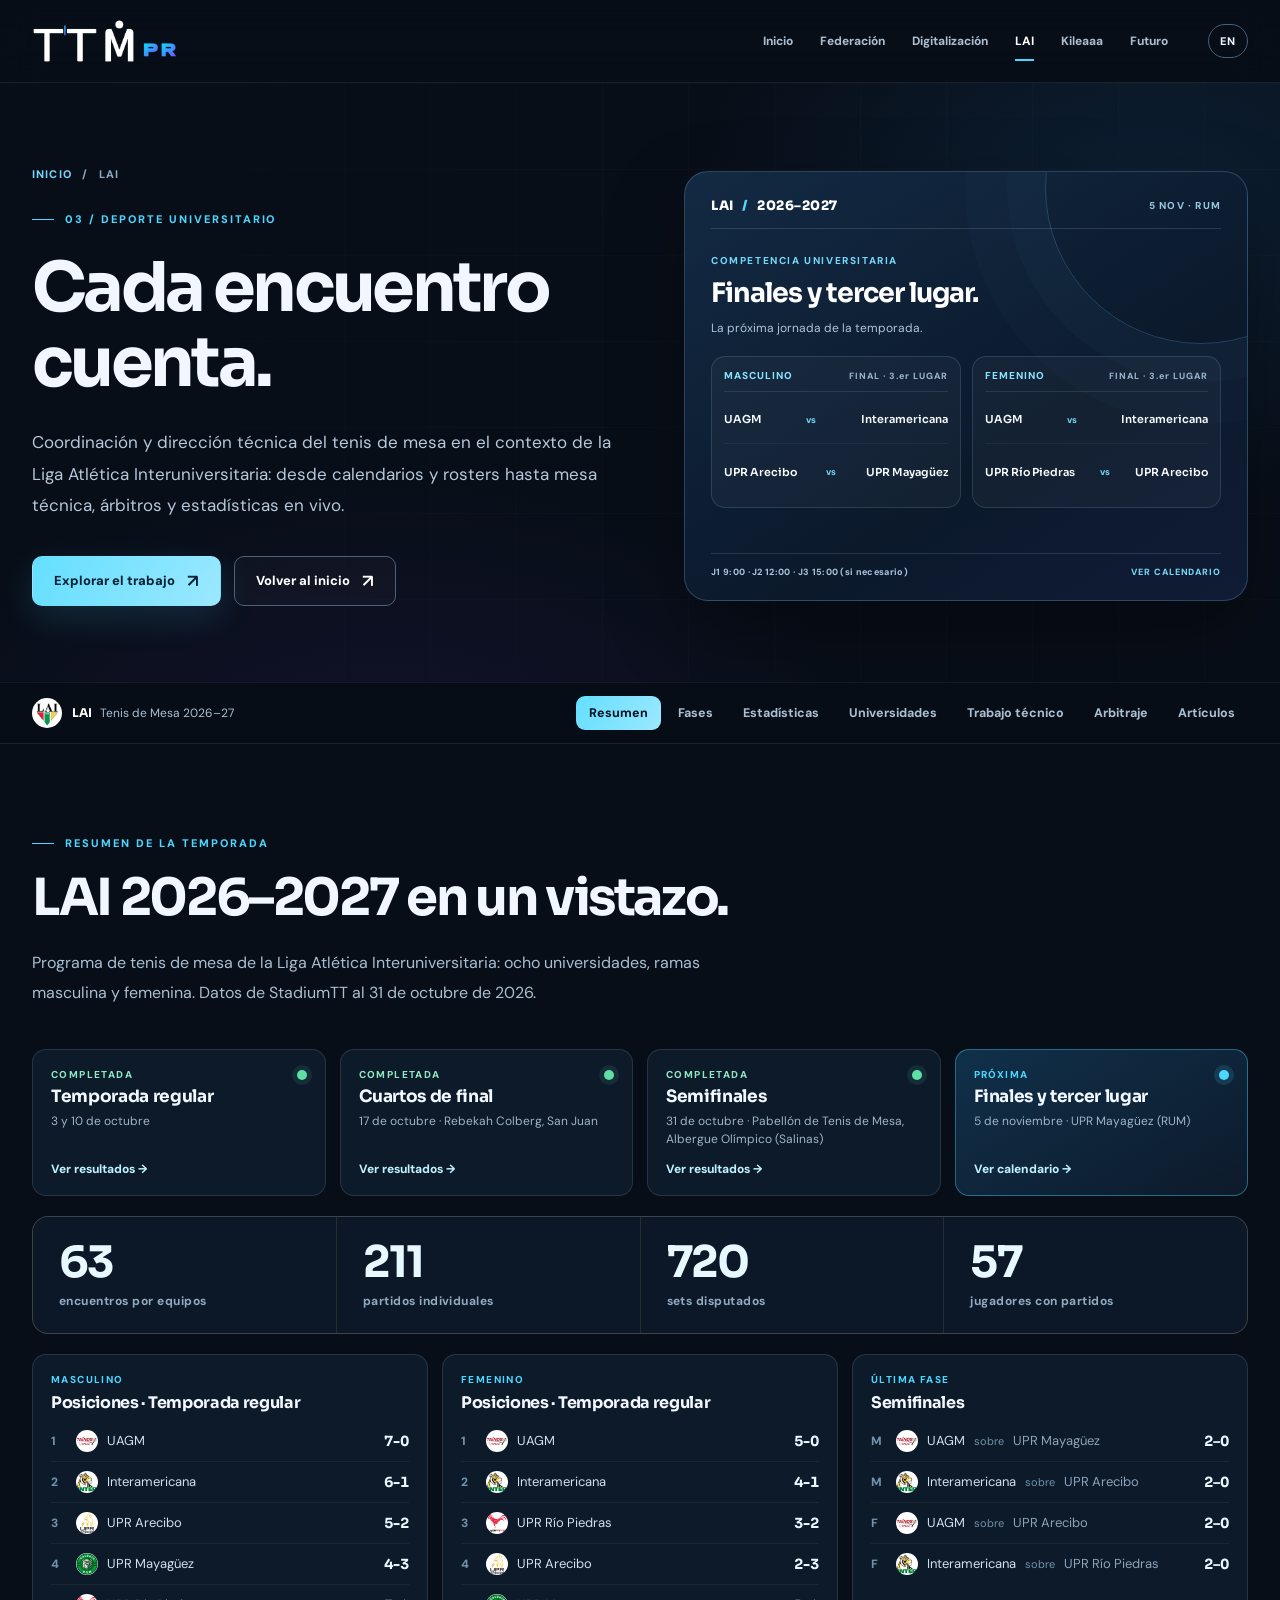
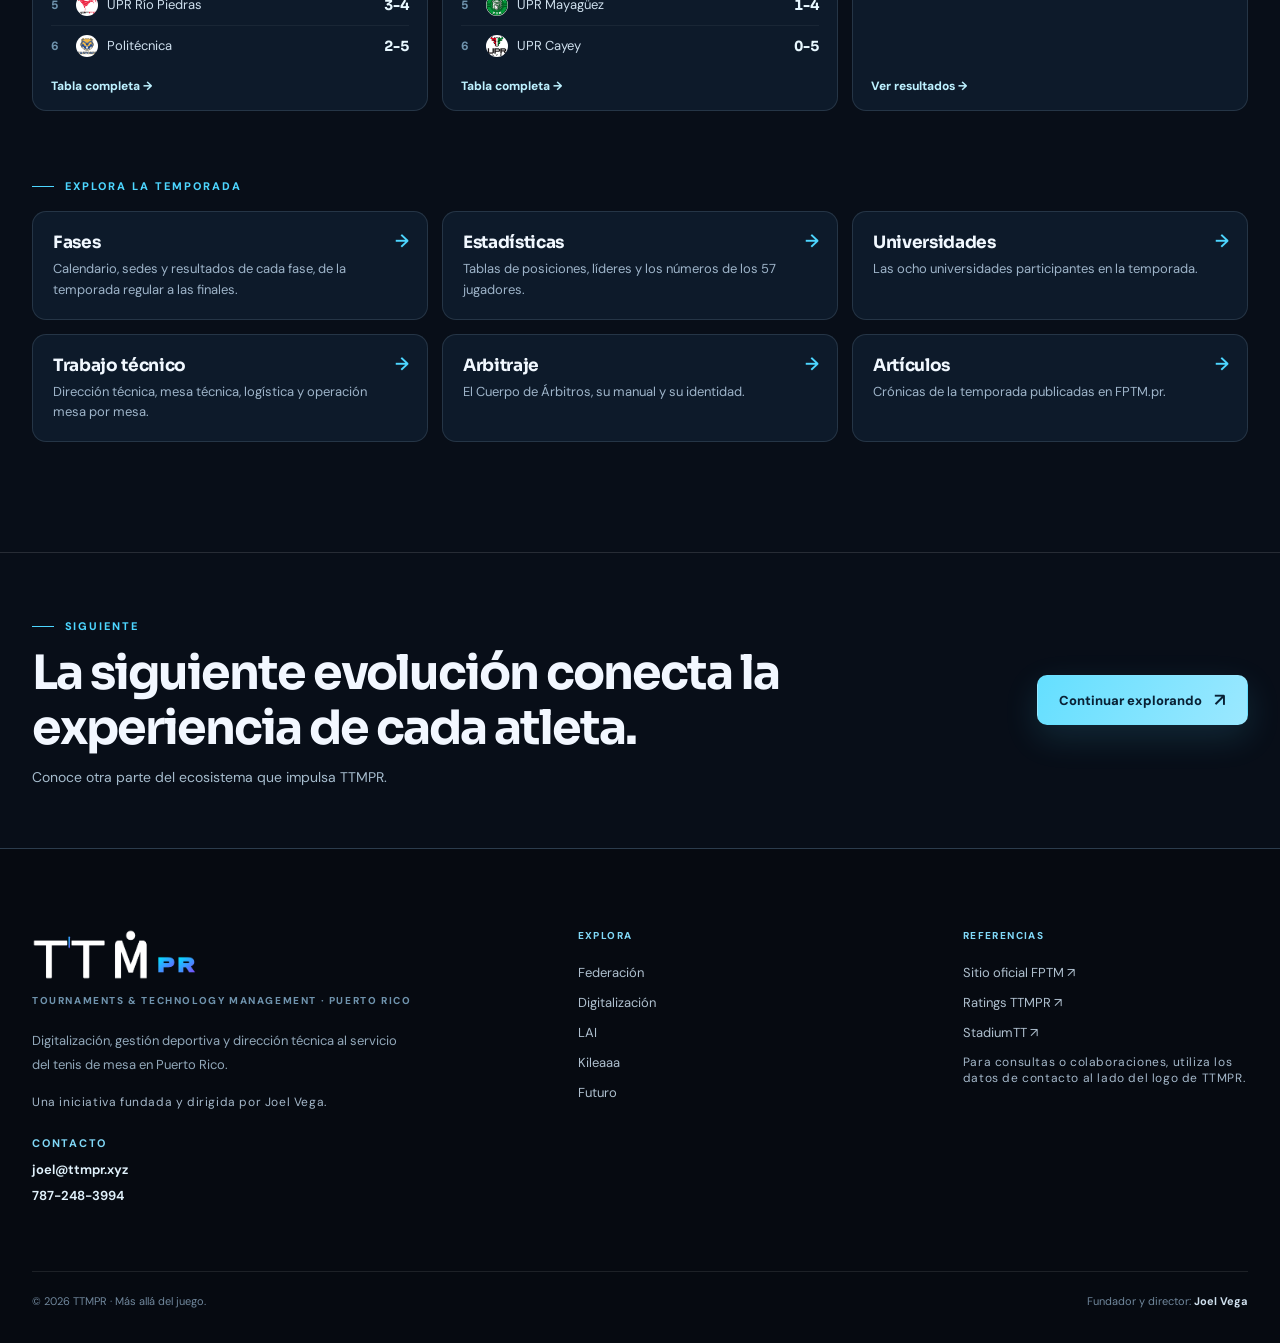
==== commit 8d13073c: "LAI: resultados de semifinales y próxima jornada (finales) - Resultados de semifinales del 31 de oct" ====
--- a/lai/index.html
+++ b/lai/index.html
@@ -19,25 +19,18 @@
 <h1 class="i18n page-title" data-en="Every match matters." data-es="Cada encuentro cuenta." data-page-heading="">Cada encuentro cuenta.</h1>
 <p class="i18n page-desc" data-en="Technical coordination and direction for table tennis within the Intercollegiate Athletic League: from schedules and rosters to the technical desk, officials, and live statistics." data-es="Coordinación y dirección técnica del tenis de mesa en el contexto de la Liga Atlética Interuniversitaria: desde calendarios y rosters hasta mesa técnica, árbitros y estadísticas en vivo.">Coordinación y dirección técnica del tenis de mesa en el contexto de la Liga Atlética Interuniversitaria: desde calendarios y rosters hasta mesa técnica, árbitros y estadísticas en vivo.</p>
 <div class="hero-actions"><a class="button primary" href="#areas"><span class="i18n" data-en="Explore our work" data-es="Explorar el trabajo">Explorar el trabajo</span> <span aria-hidden="true" class="arrow">↗</span></a><a class="button outline" href="../"><span class="i18n" data-en="Back to home" data-es="Volver al inicio">Volver al inicio</span> <span aria-hidden="true" class="arrow">↗</span></a></div>
-</div><div class="reveal from-right visible"><div class="lai-hero-scoreboard" aria-label="Ejemplo del calendario de semifinales LAI 2026-2027">
-  <div class="lai-board-top"><span>LAI <span class="lai-board-slash">/</span> 2026–2027</span><span class="lai-board-date">31 OCT · TBD</span></div>
-  <div class="lai-board-intro"><span class="i18n" data-es="COMPETENCIA UNIVERSITARIA" data-en="UNIVERSITY COMPETITION">COMPETENCIA UNIVERSITARIA</span><h2 class="i18n" data-es="Semifinales en cuatro mesas." data-en="Semifinals across four tables.">Semifinales en cuatro mesas.</h2><p class="i18n" data-es="Una muestra de la planificación técnica de la temporada." data-en="A snapshot of the season's technical planning.">Una muestra de la planificación técnica de la temporada.</p></div>
-  <div class="lai-board-grid">
-    <div class="lai-board-branch"><div class="lai-board-label"><span class="i18n" data-es="MASCULINO" data-en="MEN">MASCULINO</span><small class="i18n" data-es="MESAS 1 Y 2" data-en="TABLES 1 AND 2">MESAS 1 Y 2</small></div><div class="lai-board-match"><strong>UAGM</strong><span>vs</span><strong>UPR Mayagüez</strong></div><div class="lai-board-match"><strong>Interamericana</strong><span>vs</span><strong>UPR Arecibo</strong></div></div>
-    <div class="lai-board-branch"><div class="lai-board-label"><span class="i18n" data-es="FEMENINO" data-en="WOMEN">FEMENINO</span><small class="i18n" data-es="MESAS 3 Y 4" data-en="TABLES 3 AND 4">MESAS 3 Y 4</small></div><div class="lai-board-match"><strong>UAGM</strong><span>vs</span><strong>UPR Arecibo</strong></div><div class="lai-board-match"><strong>Interamericana</strong><span>vs</span><strong>UPR Río Piedras</strong></div></div>
-  </div>
-  <div class="lai-board-bottom"><span class="i18n" data-es="J1 9:00 · J2 11:00 · J3 14:00 (si necesario)" data-en="G1 9:00 · G2 11:00 · G3 14:00 (if needed)">J1 9:00 · J2 11:00 · J3 14:00 (si necesario)</span><span class="i18n" data-es="CALENDARIO HISTÓRICO" data-en="HISTORICAL SCHEDULE">CALENDARIO HISTÓRICO</span></div>
-</div></div></div></section>
+</div><div class="reveal from-right visible"><div class="lai-hero-scoreboard"><div class="lai-board-top"><span>LAI <span class="lai-board-slash">/</span> 2026–2027</span><span class="lai-board-date">5 NOV · RUM</span></div><div class="lai-board-intro"><span class="i18n" data-en="COLLEGE COMPETITION" data-es="COMPETENCIA UNIVERSITARIA">COMPETENCIA UNIVERSITARIA</span><h2 class="i18n" data-en="Finals and third place." data-es="Finales y tercer lugar.">Finales y tercer lugar.</h2><p class="i18n" data-en="The next matchday of the season." data-es="La próxima jornada de la temporada.">La próxima jornada de la temporada.</p></div><div class="lai-board-grid"><div class="lai-board-branch"><div class="lai-board-label"><span class="i18n" data-en="MEN" data-es="MASCULINO">MASCULINO</span><small class="i18n" data-en="FINAL · 3RD PLACE" data-es="FINAL · 3.er LUGAR">FINAL · 3.er LUGAR</small></div><div class="lai-board-match"><strong>UAGM</strong><span>vs</span><strong>Interamericana</strong></div><div class="lai-board-match"><strong>UPR Arecibo</strong><span>vs</span><strong>UPR Mayagüez</strong></div></div><div class="lai-board-branch"><div class="lai-board-label"><span class="i18n" data-en="WOMEN" data-es="FEMENINO">FEMENINO</span><small class="i18n" data-en="FINAL · 3RD PLACE" data-es="FINAL · 3.er LUGAR">FINAL · 3.er LUGAR</small></div><div class="lai-board-match"><strong>UAGM</strong><span>vs</span><strong>Interamericana</strong></div><div class="lai-board-match"><strong>UPR Río Piedras</strong><span>vs</span><strong>UPR Arecibo</strong></div></div></div><div class="lai-board-bottom"><span class="i18n" data-en="G1 9:00 · G2 12:00 · G3 15:00 (if needed)" data-es="J1 9:00 · J2 12:00 · J3 15:00 (si necesario)">J1 9:00 · J2 12:00 · J3 15:00 (si necesario)</span><a href="#calendario-lai"><span class="i18n" data-en="SEE SCHEDULE" data-es="VER CALENDARIO">VER CALENDARIO</span></a></div></div>
+</div></div></section>
 <nav aria-label="Secciones de LAI" class="lai-tabs" id="laiTabs" data-i18n-aria-en="LAI sections" data-i18n-aria-es="Secciones de LAI"><div class="container lai-tabs-inner"><span class="lai-tabs-brand"><img alt="" height="30" src="../assets/lai/lai-logo.jpg" width="30"/><span><strong>LAI</strong> <span class="i18n" data-en="Table Tennis 2026–27" data-es="Tenis de Mesa 2026–27">Tenis de Mesa 2026–27</span></span></span><div class="lai-tablist" role="tablist"><a aria-controls="resumen" aria-selected="true" class="lai-tab" data-tab="resumen" href="#resumen" id="tab-resumen" role="tab"><span class="i18n" data-en="Overview" data-es="Resumen">Resumen</span></a><a aria-controls="fases" aria-selected="false" class="lai-tab" data-tab="fases" href="#fases" id="tab-fases" role="tab" tabindex="-1"><span class="i18n" data-en="Phases" data-es="Fases">Fases</span></a><a aria-controls="estadisticas" aria-selected="false" class="lai-tab" data-tab="estadisticas" href="#estadisticas" id="tab-estadisticas" role="tab" tabindex="-1"><span class="i18n" data-en="Statistics" data-es="Estadísticas">Estadísticas</span></a><a aria-controls="universidades" aria-selected="false" class="lai-tab" data-tab="universidades" href="#universidades" id="tab-universidades" role="tab" tabindex="-1"><span class="i18n" data-en="Universities" data-es="Universidades">Universidades</span></a><a aria-controls="trabajo" aria-selected="false" class="lai-tab" data-tab="trabajo" href="#trabajo" id="tab-trabajo" role="tab" tabindex="-1"><span class="i18n" data-en="Technical work" data-es="Trabajo técnico">Trabajo técnico</span></a><a aria-controls="arbitraje" aria-selected="false" class="lai-tab" data-tab="arbitraje" href="#arbitraje" id="tab-arbitraje" role="tab" tabindex="-1"><span class="i18n" data-en="Officiating" data-es="Arbitraje">Arbitraje</span></a><a aria-controls="articulos" aria-selected="false" class="lai-tab" data-tab="articulos" href="#articulos" id="tab-articulos" role="tab" tabindex="-1"><span class="i18n" data-en="Articles" data-es="Artículos">Artículos</span></a></div></div></nav>
 <div class="lai-panels">
 <div aria-labelledby="tab-resumen" class="lai-panel" id="resumen" role="tabpanel">
 <section class="section lai-overview"><div class="container">
 <div class="lai-overview-head reveal"><div class="eyebrow"><span class="i18n" data-en="SEASON OVERVIEW" data-es="RESUMEN DE LA TEMPORADA">RESUMEN DE LA TEMPORADA</span></div>
 <h2 class="i18n section-heading" data-en="LAI 2026–2027 at a glance." data-es="LAI 2026–2027 en un vistazo.">LAI 2026–2027 en un vistazo.</h2>
-<p class="i18n intro" data-en="Table tennis program of the Intercollegiate Athletic League: eight universities, men’s and women’s divisions. StadiumTT data as of October 17, 2026." data-es="Programa de tenis de mesa de la Liga Atlética Interuniversitaria: ocho universidades, ramas masculina y femenina. Datos de StadiumTT al 17 de octubre de 2026.">Programa de tenis de mesa de la Liga Atlética Interuniversitaria: ocho universidades, ramas masculina y femenina. Datos de StadiumTT al 17 de octubre de 2026.</p></div>
-<ol class="lai-phase-track compact"><li class="lai-phase done"><span aria-hidden="true" class="lai-phase-dot"></span><div><small class="i18n" data-en="Completed" data-es="Completada">Completada</small><strong class="i18n" data-en="Regular season" data-es="Temporada regular">Temporada regular</strong><span class="i18n lai-phase-when" data-en="October 3 and 10" data-es="3 y 10 de octubre">3 y 10 de octubre</span><a class="lai-phase-link" href="#resultados-regular"><span class="i18n" data-en="See results" data-es="Ver resultados">Ver resultados</span> <span aria-hidden="true">→</span></a></div></li><li class="lai-phase done"><span aria-hidden="true" class="lai-phase-dot"></span><div><small class="i18n" data-en="Completed" data-es="Completada">Completada</small><strong class="i18n" data-en="Quarterfinals" data-es="Cuartos de final">Cuartos de final</strong><span class="i18n lai-phase-when" data-en="October 17 · Rebekah Colberg, San Juan" data-es="17 de octubre · Rebekah Colberg, San Juan">17 de octubre · Rebekah Colberg, San Juan</span><a class="lai-phase-link" href="#resultados-cuartos"><span class="i18n" data-en="See results" data-es="Ver resultados">Ver resultados</span> <span aria-hidden="true">→</span></a></div></li><li class="lai-phase next"><span aria-hidden="true" class="lai-phase-dot"></span><div><small class="i18n" data-en="Next" data-es="Próxima">Próxima</small><strong class="i18n" data-en="Semifinals" data-es="Semifinales">Semifinales</strong><span class="i18n lai-phase-when" data-en="October 31 · TBD" data-es="31 de octubre · TBD">31 de octubre · TBD</span><a class="lai-phase-link" href="#calendario-lai"><span class="i18n" data-en="See schedule" data-es="Ver calendario">Ver calendario</span> <span aria-hidden="true">→</span></a></div></li><li class="lai-phase upcoming"><span aria-hidden="true" class="lai-phase-dot"></span><div><small class="i18n" data-en="Scheduled" data-es="Programada">Programada</small><strong class="i18n" data-en="Finals and third place" data-es="Finales y tercer lugar">Finales y tercer lugar</strong><span class="i18n lai-phase-when" data-en="November 5 · UPR Mayagüez (RUM)" data-es="5 de noviembre · UPR Mayagüez (RUM)">5 de noviembre · UPR Mayagüez (RUM)</span><a class="lai-phase-link" href="#calendario-lai"><span class="i18n" data-en="See schedule" data-es="Ver calendario">Ver calendario</span> <span aria-hidden="true">→</span></a></div></li></ol>
-<div class="stats-facts reveal"><div><b>55</b><span class="i18n" data-en="team matches" data-es="encuentros por equipos">encuentros por equipos</span></div><div><b>184</b><span class="i18n" data-en="singles matches" data-es="partidos individuales">partidos individuales</span></div><div><b>624</b><span class="i18n" data-en="games played" data-es="sets disputados">sets disputados</span></div><div><b>57</b><span class="i18n" data-en="players with matches" data-es="jugadores con partidos">jugadores con partidos</span></div></div>
-<div class="lai-overview-grid"><article class="lai-card"><header><span class="i18n stats-branch" data-en="Men" data-es="Masculino">Masculino</span><h3 class="i18n" data-en="Standings · Regular season" data-es="Posiciones · Temporada regular">Posiciones · Temporada regular</h3></header><ol class="lai-mini-list"><li><span class="lai-mini-pos">1</span><span class="stats-team"><img alt="" height="22" loading="lazy" onerror="this.onerror=null;this.src='../assets/universidades/fallback-uagm.svg'" src="../assets/universidades/uagm.png" width="22"/><span>UAGM</span></span><b>7-0</b></li><li><span class="lai-mini-pos">2</span><span class="stats-team"><img alt="" height="22" loading="lazy" onerror="this.onerror=null;this.src='../assets/universidades/fallback-interamericana.svg'" src="../assets/universidades/interamericana.png" width="22"/><span>Interamericana</span></span><b>6-1</b></li><li><span class="lai-mini-pos">3</span><span class="stats-team"><img alt="" height="22" loading="lazy" onerror="this.onerror=null;this.src='../assets/universidades/fallback-upr-arecibo.svg'" src="../assets/universidades/upr-arecibo.png" width="22"/><span>UPR Arecibo</span></span><b>5-2</b></li><li><span class="lai-mini-pos">4</span><span class="stats-team"><img alt="" height="22" loading="lazy" onerror="this.onerror=null;this.src='../assets/universidades/fallback-upr-mayaguez.svg'" src="../assets/universidades/upr-mayaguez.png" width="22"/><span>UPR Mayagüez</span></span><b>4-3</b></li><li><span class="lai-mini-pos">5</span><span class="stats-team"><img alt="" height="22" loading="lazy" onerror="this.onerror=null;this.src='../assets/universidades/fallback-upr-rio-piedras.svg'" src="../assets/universidades/upr-rio-piedras.png" width="22"/><span>UPR Río Piedras</span></span><b>3-4</b></li><li><span class="lai-mini-pos">6</span><span class="stats-team"><img alt="" height="22" loading="lazy" onerror="this.onerror=null;this.src='../assets/universidades/fallback-politecnica.svg'" src="../assets/universidades/politecnica.png" width="22"/><span>Politécnica</span></span><b>2-5</b></li></ol><a class="lai-card-link" data-tab-link="estadisticas" href="#estadisticas"><span class="i18n" data-en="Full standings" data-es="Tabla completa">Tabla completa</span> →</a></article><article class="lai-card"><header><span class="i18n stats-branch" data-en="Women" data-es="Femenino">Femenino</span><h3 class="i18n" data-en="Standings · Regular season" data-es="Posiciones · Temporada regular">Posiciones · Temporada regular</h3></header><ol class="lai-mini-list"><li><span class="lai-mini-pos">1</span><span class="stats-team"><img alt="" height="22" loading="lazy" onerror="this.onerror=null;this.src='../assets/universidades/fallback-uagm.svg'" src="../assets/universidades/uagm.png" width="22"/><span>UAGM</span></span><b>5-0</b></li><li><span class="lai-mini-pos">2</span><span class="stats-team"><img alt="" height="22" loading="lazy" onerror="this.onerror=null;this.src='../assets/universidades/fallback-interamericana.svg'" src="../assets/universidades/interamericana.png" width="22"/><span>Interamericana</span></span><b>4-1</b></li><li><span class="lai-mini-pos">3</span><span class="stats-team"><img alt="" height="22" loading="lazy" onerror="this.onerror=null;this.src='../assets/universidades/fallback-upr-rio-piedras.svg'" src="../assets/universidades/upr-rio-piedras.png" width="22"/><span>UPR Río Piedras</span></span><b>3-2</b></li><li><span class="lai-mini-pos">4</span><span class="stats-team"><img alt="" height="22" loading="lazy" onerror="this.onerror=null;this.src='../assets/universidades/fallback-upr-arecibo.svg'" src="../assets/universidades/upr-arecibo.png" width="22"/><span>UPR Arecibo</span></span><b>2-3</b></li><li><span class="lai-mini-pos">5</span><span class="stats-team"><img alt="" height="22" loading="lazy" onerror="this.onerror=null;this.src='../assets/universidades/fallback-upr-mayaguez.svg'" src="../assets/universidades/upr-mayaguez.png" width="22"/><span>UPR Mayagüez</span></span><b>1-4</b></li><li><span class="lai-mini-pos">6</span><span class="stats-team"><img alt="" height="22" loading="lazy" onerror="this.onerror=null;this.src='../assets/universidades/fallback-upr-cayey.svg'" src="../assets/universidades/upr-cayey.png" width="22"/><span>UPR Cayey</span></span><b>0-5</b></li></ol><a class="lai-card-link" data-tab-link="estadisticas" href="#estadisticas"><span class="i18n" data-en="Full standings" data-es="Tabla completa">Tabla completa</span> →</a></article><article class="lai-card"><header><span class="i18n stats-branch" data-en="Latest phase" data-es="Última fase">Última fase</span><h3 class="i18n" data-en="Quarterfinals" data-es="Cuartos de final">Cuartos de final</h3></header><ol class="lai-mini-list"><li><span class="i18n lai-mini-pos" data-en="M" data-es="M">M</span><span class="stats-team"><img alt="" height="22" loading="lazy" onerror="this.onerror=null;this.src='../assets/universidades/fallback-uagm.svg'" src="../assets/universidades/uagm.png" width="22"/><span>UAGM</span></span><small class="i18n" data-en="over" data-es="sobre">sobre</small><span class="lai-mini-loser">UPR Cayey</span><b>2–0</b></li><li><span class="i18n lai-mini-pos" data-en="M" data-es="M">M</span><span class="stats-team"><img alt="" height="22" loading="lazy" onerror="this.onerror=null;this.src='../assets/universidades/fallback-interamericana.svg'" src="../assets/universidades/interamericana.png" width="22"/><span>Interamericana</span></span><small class="i18n" data-en="over" data-es="sobre">sobre</small><span class="lai-mini-loser">Católica</span><b>2–0</b></li><li><span class="i18n lai-mini-pos" data-en="M" data-es="M">M</span><span class="stats-team"><img alt="" height="22" loading="lazy" onerror="this.onerror=null;this.src='../assets/universidades/fallback-upr-arecibo.svg'" src="../assets/universidades/upr-arecibo.png" width="22"/><span>UPR Arecibo</span></span><small class="i18n" data-en="over" data-es="sobre">sobre</small><span class="lai-mini-loser">Politécnica</span><b>2–0</b></li><li><span class="i18n lai-mini-pos" data-en="M" data-es="M">M</span><span class="stats-team"><img alt="" height="22" loading="lazy" onerror="this.onerror=null;this.src='../assets/universidades/fallback-upr-mayaguez.svg'" src="../assets/universidades/upr-mayaguez.png" width="22"/><span>UPR Mayagüez</span></span><small class="i18n" data-en="over" data-es="sobre">sobre</small><span class="lai-mini-loser">UPR Río Piedras</span><b>2–0</b></li><li><span class="i18n lai-mini-pos" data-en="W" data-es="F">F</span><span class="stats-team"><img alt="" height="22" loading="lazy" onerror="this.onerror=null;this.src='../assets/universidades/fallback-upr-rio-piedras.svg'" src="../assets/universidades/upr-rio-piedras.png" width="22"/><span>UPR Río Piedras</span></span><small class="i18n" data-en="over" data-es="sobre">sobre</small><span class="lai-mini-loser">UPR Cayey</span><b>2–0</b></li><li><span class="i18n lai-mini-pos" data-en="W" data-es="F">F</span><span class="stats-team"><img alt="" height="22" loading="lazy" onerror="this.onerror=null;this.src='../assets/universidades/fallback-upr-arecibo.svg'" src="../assets/universidades/upr-arecibo.png" width="22"/><span>UPR Arecibo</span></span><small class="i18n" data-en="over" data-es="sobre">sobre</small><span class="lai-mini-loser">UPR Mayagüez</span><b>2–0</b></li></ol><a class="lai-card-link" href="#resultados-cuartos"><span class="i18n" data-en="See results" data-es="Ver resultados">Ver resultados</span> →</a></article></div>
+<p class="i18n intro" data-en="Table tennis program of the Intercollegiate Athletic League: eight universities, men’s and women’s divisions. StadiumTT data as of October 31, 2026." data-es="Programa de tenis de mesa de la Liga Atlética Interuniversitaria: ocho universidades, ramas masculina y femenina. Datos de StadiumTT al 31 de octubre de 2026.">Programa de tenis de mesa de la Liga Atlética Interuniversitaria: ocho universidades, ramas masculina y femenina. Datos de StadiumTT al 31 de octubre de 2026.</p></div>
+<ol class="lai-phase-track compact"><li class="lai-phase done"><span aria-hidden="true" class="lai-phase-dot"></span><div><small class="i18n" data-en="Completed" data-es="Completada">Completada</small><strong class="i18n" data-en="Regular season" data-es="Temporada regular">Temporada regular</strong><span class="i18n lai-phase-when" data-en="October 3 and 10" data-es="3 y 10 de octubre">3 y 10 de octubre</span><a class="lai-phase-link" href="#resultados-regular"><span class="i18n" data-en="See results" data-es="Ver resultados">Ver resultados</span> <span aria-hidden="true">→</span></a></div></li><li class="lai-phase done"><span aria-hidden="true" class="lai-phase-dot"></span><div><small class="i18n" data-en="Completed" data-es="Completada">Completada</small><strong class="i18n" data-en="Quarterfinals" data-es="Cuartos de final">Cuartos de final</strong><span class="i18n lai-phase-when" data-en="October 17 · Rebekah Colberg, San Juan" data-es="17 de octubre · Rebekah Colberg, San Juan">17 de octubre · Rebekah Colberg, San Juan</span><a class="lai-phase-link" href="#resultados-cuartos"><span class="i18n" data-en="See results" data-es="Ver resultados">Ver resultados</span> <span aria-hidden="true">→</span></a></div></li><li class="lai-phase done"><span aria-hidden="true" class="lai-phase-dot"></span><div><small class="i18n" data-en="Completed" data-es="Completada">Completada</small><strong class="i18n" data-en="Semifinals" data-es="Semifinales">Semifinales</strong><span class="i18n lai-phase-when" data-en="October 31 · Table Tennis Pavilion, Albergue Olímpico (Salinas)" data-es="31 de octubre · Pabellón de Tenis de Mesa, Albergue Olímpico (Salinas)">31 de octubre · Pabellón de Tenis de Mesa, Albergue Olímpico (Salinas)</span><a class="lai-phase-link" href="#resultados-semifinales"><span class="i18n" data-en="See results" data-es="Ver resultados">Ver resultados</span> <span aria-hidden="true">→</span></a></div></li><li class="lai-phase next"><span aria-hidden="true" class="lai-phase-dot"></span><div><small class="i18n" data-en="Next" data-es="Próxima">Próxima</small><strong class="i18n" data-en="Finals and third place" data-es="Finales y tercer lugar">Finales y tercer lugar</strong><span class="i18n lai-phase-when" data-en="November 5 · UPR Mayagüez (RUM)" data-es="5 de noviembre · UPR Mayagüez (RUM)">5 de noviembre · UPR Mayagüez (RUM)</span><a class="lai-phase-link" href="#calendario-lai"><span class="i18n" data-en="See schedule" data-es="Ver calendario">Ver calendario</span> <span aria-hidden="true">→</span></a></div></li></ol>
+<div class="stats-facts reveal"><div><b>63</b><span class="i18n" data-en="team matches" data-es="encuentros por equipos">encuentros por equipos</span></div><div><b>211</b><span class="i18n" data-en="singles matches" data-es="partidos individuales">partidos individuales</span></div><div><b>720</b><span class="i18n" data-en="games played" data-es="sets disputados">sets disputados</span></div><div><b>57</b><span class="i18n" data-en="players with matches" data-es="jugadores con partidos">jugadores con partidos</span></div></div>
+<div class="lai-overview-grid"><article class="lai-card"><header><span class="i18n stats-branch" data-en="Men" data-es="Masculino">Masculino</span><h3 class="i18n" data-en="Standings · Regular season" data-es="Posiciones · Temporada regular">Posiciones · Temporada regular</h3></header><ol class="lai-mini-list"><li><span class="lai-mini-pos">1</span><span class="stats-team"><img alt="" height="22" loading="lazy" onerror="this.onerror=null;this.src='../assets/universidades/fallback-uagm.svg'" src="../assets/universidades/uagm.png" width="22"/><span>UAGM</span></span><b>7-0</b></li><li><span class="lai-mini-pos">2</span><span class="stats-team"><img alt="" height="22" loading="lazy" onerror="this.onerror=null;this.src='../assets/universidades/fallback-interamericana.svg'" src="../assets/universidades/interamericana.png" width="22"/><span>Interamericana</span></span><b>6-1</b></li><li><span class="lai-mini-pos">3</span><span class="stats-team"><img alt="" height="22" loading="lazy" onerror="this.onerror=null;this.src='../assets/universidades/fallback-upr-arecibo.svg'" src="../assets/universidades/upr-arecibo.png" width="22"/><span>UPR Arecibo</span></span><b>5-2</b></li><li><span class="lai-mini-pos">4</span><span class="stats-team"><img alt="" height="22" loading="lazy" onerror="this.onerror=null;this.src='../assets/universidades/fallback-upr-mayaguez.svg'" src="../assets/universidades/upr-mayaguez.png" width="22"/><span>UPR Mayagüez</span></span><b>4-3</b></li><li><span class="lai-mini-pos">5</span><span class="stats-team"><img alt="" height="22" loading="lazy" onerror="this.onerror=null;this.src='../assets/universidades/fallback-upr-rio-piedras.svg'" src="../assets/universidades/upr-rio-piedras.png" width="22"/><span>UPR Río Piedras</span></span><b>3-4</b></li><li><span class="lai-mini-pos">6</span><span class="stats-team"><img alt="" height="22" loading="lazy" onerror="this.onerror=null;this.src='../assets/universidades/fallback-politecnica.svg'" src="../assets/universidades/politecnica.png" width="22"/><span>Politécnica</span></span><b>2-5</b></li></ol><a class="lai-card-link" data-tab-link="estadisticas" href="#estadisticas"><span class="i18n" data-en="Full standings" data-es="Tabla completa">Tabla completa</span> →</a></article><article class="lai-card"><header><span class="i18n stats-branch" data-en="Women" data-es="Femenino">Femenino</span><h3 class="i18n" data-en="Standings · Regular season" data-es="Posiciones · Temporada regular">Posiciones · Temporada regular</h3></header><ol class="lai-mini-list"><li><span class="lai-mini-pos">1</span><span class="stats-team"><img alt="" height="22" loading="lazy" onerror="this.onerror=null;this.src='../assets/universidades/fallback-uagm.svg'" src="../assets/universidades/uagm.png" width="22"/><span>UAGM</span></span><b>5-0</b></li><li><span class="lai-mini-pos">2</span><span class="stats-team"><img alt="" height="22" loading="lazy" onerror="this.onerror=null;this.src='../assets/universidades/fallback-interamericana.svg'" src="../assets/universidades/interamericana.png" width="22"/><span>Interamericana</span></span><b>4-1</b></li><li><span class="lai-mini-pos">3</span><span class="stats-team"><img alt="" height="22" loading="lazy" onerror="this.onerror=null;this.src='../assets/universidades/fallback-upr-rio-piedras.svg'" src="../assets/universidades/upr-rio-piedras.png" width="22"/><span>UPR Río Piedras</span></span><b>3-2</b></li><li><span class="lai-mini-pos">4</span><span class="stats-team"><img alt="" height="22" loading="lazy" onerror="this.onerror=null;this.src='../assets/universidades/fallback-upr-arecibo.svg'" src="../assets/universidades/upr-arecibo.png" width="22"/><span>UPR Arecibo</span></span><b>2-3</b></li><li><span class="lai-mini-pos">5</span><span class="stats-team"><img alt="" height="22" loading="lazy" onerror="this.onerror=null;this.src='../assets/universidades/fallback-upr-mayaguez.svg'" src="../assets/universidades/upr-mayaguez.png" width="22"/><span>UPR Mayagüez</span></span><b>1-4</b></li><li><span class="lai-mini-pos">6</span><span class="stats-team"><img alt="" height="22" loading="lazy" onerror="this.onerror=null;this.src='../assets/universidades/fallback-upr-cayey.svg'" src="../assets/universidades/upr-cayey.png" width="22"/><span>UPR Cayey</span></span><b>0-5</b></li></ol><a class="lai-card-link" data-tab-link="estadisticas" href="#estadisticas"><span class="i18n" data-en="Full standings" data-es="Tabla completa">Tabla completa</span> →</a></article><article class="lai-card"><header><span class="i18n stats-branch" data-en="Latest phase" data-es="Última fase">Última fase</span><h3 class="i18n" data-en="Semifinals" data-es="Semifinales">Semifinales</h3></header><ol class="lai-mini-list"><li><span class="i18n lai-mini-pos" data-en="M" data-es="M">M</span><span class="stats-team"><img alt="" height="22" loading="lazy" onerror="this.onerror=null;this.src='../assets/universidades/fallback-uagm.svg'" src="../assets/universidades/uagm.png" width="22"/><span>UAGM</span></span><small class="i18n" data-en="over" data-es="sobre">sobre</small><span class="lai-mini-loser">UPR Mayagüez</span><b>2–0</b></li><li><span class="i18n lai-mini-pos" data-en="M" data-es="M">M</span><span class="stats-team"><img alt="" height="22" loading="lazy" onerror="this.onerror=null;this.src='../assets/universidades/fallback-interamericana.svg'" src="../assets/universidades/interamericana.png" width="22"/><span>Interamericana</span></span><small class="i18n" data-en="over" data-es="sobre">sobre</small><span class="lai-mini-loser">UPR Arecibo</span><b>2–0</b></li><li><span class="i18n lai-mini-pos" data-en="W" data-es="F">F</span><span class="stats-team"><img alt="" height="22" loading="lazy" onerror="this.onerror=null;this.src='../assets/universidades/fallback-uagm.svg'" src="../assets/universidades/uagm.png" width="22"/><span>UAGM</span></span><small class="i18n" data-en="over" data-es="sobre">sobre</small><span class="lai-mini-loser">UPR Arecibo</span><b>2–0</b></li><li><span class="i18n lai-mini-pos" data-en="W" data-es="F">F</span><span class="stats-team"><img alt="" height="22" loading="lazy" onerror="this.onerror=null;this.src='../assets/universidades/fallback-interamericana.svg'" src="../assets/universidades/interamericana.png" width="22"/><span>Interamericana</span></span><small class="i18n" data-en="over" data-es="sobre">sobre</small><span class="lai-mini-loser">UPR Río Piedras</span><b>2–0</b></li></ol><a class="lai-card-link" href="#resultados-semifinales"><span class="i18n" data-en="See results" data-es="Ver resultados">Ver resultados</span> →</a></article></div>
 <div class="lai-overview-links"><div class="eyebrow"><span class="i18n" data-en="EXPLORE THE SEASON" data-es="EXPLORA LA TEMPORADA">EXPLORA LA TEMPORADA</span></div><div class="lai-quick-grid"><a class="lai-quick reveal" data-tab-link="fases" href="#fases"><strong class="i18n" data-en="Phases" data-es="Fases">Fases</strong><span class="i18n" data-en="Schedule, venues, and results for every phase, from the regular season to the finals." data-es="Calendario, sedes y resultados de cada fase, de la temporada regular a las finales.">Calendario, sedes y resultados de cada fase, de la temporada regular a las finales.</span><span aria-hidden="true" class="arrow">→</span></a><a class="lai-quick reveal" data-tab-link="estadisticas" href="#estadisticas"><strong class="i18n" data-en="Statistics" data-es="Estadísticas">Estadísticas</strong><span class="i18n" data-en="Standings, leaders, and the numbers for all 57 players." data-es="Tablas de posiciones, líderes y los números de los 57 jugadores.">Tablas de posiciones, líderes y los números de los 57 jugadores.</span><span aria-hidden="true" class="arrow">→</span></a><a class="lai-quick reveal" data-tab-link="universidades" href="#universidades"><strong class="i18n" data-en="Universities" data-es="Universidades">Universidades</strong><span class="i18n" data-en="The eight universities taking part this season." data-es="Las ocho universidades participantes en la temporada.">Las ocho universidades participantes en la temporada.</span><span aria-hidden="true" class="arrow">→</span></a><a class="lai-quick reveal" data-tab-link="trabajo" href="#trabajo"><strong class="i18n" data-en="Technical work" data-es="Trabajo técnico">Trabajo técnico</strong><span class="i18n" data-en="Technical direction, the technical desk, logistics, and table-by-table operations." data-es="Dirección técnica, mesa técnica, logística y operación mesa por mesa.">Dirección técnica, mesa técnica, logística y operación mesa por mesa.</span><span aria-hidden="true" class="arrow">→</span></a><a class="lai-quick reveal" data-tab-link="arbitraje" href="#arbitraje"><strong class="i18n" data-en="Officiating" data-es="Arbitraje">Arbitraje</strong><span class="i18n" data-en="The Referee Corps, its manual, and its identity." data-es="El Cuerpo de Árbitros, su manual y su identidad.">El Cuerpo de Árbitros, su manual y su identidad.</span><span aria-hidden="true" class="arrow">→</span></a><a class="lai-quick reveal" data-tab-link="articulos" href="#articulos"><strong class="i18n" data-en="Articles" data-es="Artículos">Artículos</strong><span class="i18n" data-en="Season reports published on FPTM.pr." data-es="Crónicas de la temporada publicadas en FPTM.pr.">Crónicas de la temporada publicadas en FPTM.pr.</span><span aria-hidden="true" class="arrow">→</span></a></div></div>
 </div></section>
 </div>
@@ -46,40 +39,21 @@
 <div class="reveal"><div class="eyebrow"><span class="i18n" data-en="SEASON PHASES" data-es="FASES DE LA TEMPORADA">FASES DE LA TEMPORADA</span></div>
 <h2 class="i18n section-heading" data-en="From the regular season to the finals." data-es="De la temporada regular a las finales.">De la temporada regular a las finales.</h2>
 <p class="i18n intro" data-en="Every phase with its date, venue, and results. The status updates after each matchday." data-es="Cada fase con su fecha, su sede y sus resultados. El estado se actualiza con cada jornada.">Cada fase con su fecha, su sede y sus resultados. El estado se actualiza con cada jornada.</p></div>
-<ol class="lai-phase-track"><li class="lai-phase done"><span aria-hidden="true" class="lai-phase-dot"></span><div><small class="i18n" data-en="Completed" data-es="Completada">Completada</small><strong class="i18n" data-en="Regular season" data-es="Temporada regular">Temporada regular</strong><span class="i18n lai-phase-when" data-en="October 3 and 10" data-es="3 y 10 de octubre">3 y 10 de octubre</span><em class="i18n" data-en="43 team matches" data-es="43 encuentros">43 encuentros</em><a class="lai-phase-link" href="#resultados-regular"><span class="i18n" data-en="See results" data-es="Ver resultados">Ver resultados</span> <span aria-hidden="true">→</span></a></div></li><li class="lai-phase done"><span aria-hidden="true" class="lai-phase-dot"></span><div><small class="i18n" data-en="Completed" data-es="Completada">Completada</small><strong class="i18n" data-en="Quarterfinals" data-es="Cuartos de final">Cuartos de final</strong><span class="i18n lai-phase-when" data-en="October 17 · Rebekah Colberg, San Juan" data-es="17 de octubre · Rebekah Colberg, San Juan">17 de octubre · Rebekah Colberg, San Juan</span><em class="i18n" data-en="12 team matches" data-es="12 encuentros">12 encuentros</em><a class="lai-phase-link" href="#resultados-cuartos"><span class="i18n" data-en="See results" data-es="Ver resultados">Ver resultados</span> <span aria-hidden="true">→</span></a></div></li><li class="lai-phase next"><span aria-hidden="true" class="lai-phase-dot"></span><div><small class="i18n" data-en="Next" data-es="Próxima">Próxima</small><strong class="i18n" data-en="Semifinals" data-es="Semifinales">Semifinales</strong><span class="i18n lai-phase-when" data-en="October 31 · TBD" data-es="31 de octubre · TBD">31 de octubre · TBD</span><a class="lai-phase-link" href="#calendario-lai"><span class="i18n" data-en="See schedule" data-es="Ver calendario">Ver calendario</span> <span aria-hidden="true">→</span></a></div></li><li class="lai-phase upcoming"><span aria-hidden="true" class="lai-phase-dot"></span><div><small class="i18n" data-en="Scheduled" data-es="Programada">Programada</small><strong class="i18n" data-en="Finals and third place" data-es="Finales y tercer lugar">Finales y tercer lugar</strong><span class="i18n lai-phase-when" data-en="November 5 · UPR Mayagüez (RUM)" data-es="5 de noviembre · UPR Mayagüez (RUM)">5 de noviembre · UPR Mayagüez (RUM)</span><a class="lai-phase-link" href="#calendario-lai"><span class="i18n" data-en="See schedule" data-es="Ver calendario">Ver calendario</span> <span aria-hidden="true">→</span></a></div></li></ol>
+<ol class="lai-phase-track"><li class="lai-phase done"><span aria-hidden="true" class="lai-phase-dot"></span><div><small class="i18n" data-en="Completed" data-es="Completada">Completada</small><strong class="i18n" data-en="Regular season" data-es="Temporada regular">Temporada regular</strong><span class="i18n lai-phase-when" data-en="October 3 and 10" data-es="3 y 10 de octubre">3 y 10 de octubre</span><em class="i18n" data-en="43 team matches" data-es="43 encuentros">43 encuentros</em><a class="lai-phase-link" href="#resultados-regular"><span class="i18n" data-en="See results" data-es="Ver resultados">Ver resultados</span> <span aria-hidden="true">→</span></a></div></li><li class="lai-phase done"><span aria-hidden="true" class="lai-phase-dot"></span><div><small class="i18n" data-en="Completed" data-es="Completada">Completada</small><strong class="i18n" data-en="Quarterfinals" data-es="Cuartos de final">Cuartos de final</strong><span class="i18n lai-phase-when" data-en="October 17 · Rebekah Colberg, San Juan" data-es="17 de octubre · Rebekah Colberg, San Juan">17 de octubre · Rebekah Colberg, San Juan</span><em class="i18n" data-en="12 team matches" data-es="12 encuentros">12 encuentros</em><a class="lai-phase-link" href="#resultados-cuartos"><span class="i18n" data-en="See results" data-es="Ver resultados">Ver resultados</span> <span aria-hidden="true">→</span></a></div></li><li class="lai-phase done"><span aria-hidden="true" class="lai-phase-dot"></span><div><small class="i18n" data-en="Completed" data-es="Completada">Completada</small><strong class="i18n" data-en="Semifinals" data-es="Semifinales">Semifinales</strong><span class="i18n lai-phase-when" data-en="October 31 · Table Tennis Pavilion, Albergue Olímpico (Salinas)" data-es="31 de octubre · Pabellón de Tenis de Mesa, Albergue Olímpico (Salinas)">31 de octubre · Pabellón de Tenis de Mesa, Albergue Olímpico (Salinas)</span><em class="i18n" data-en="8 team matches" data-es="8 encuentros">8 encuentros</em><a class="lai-phase-link" href="#resultados-semifinales"><span class="i18n" data-en="See results" data-es="Ver resultados">Ver resultados</span> <span aria-hidden="true">→</span></a></div></li><li class="lai-phase next"><span aria-hidden="true" class="lai-phase-dot"></span><div><small class="i18n" data-en="Next" data-es="Próxima">Próxima</small><strong class="i18n" data-en="Finals and third place" data-es="Finales y tercer lugar">Finales y tercer lugar</strong><span class="i18n lai-phase-when" data-en="November 5 · UPR Mayagüez (RUM)" data-es="5 de noviembre · UPR Mayagüez (RUM)">5 de noviembre · UPR Mayagüez (RUM)</span><a class="lai-phase-link" href="#calendario-lai"><span class="i18n" data-en="See schedule" data-es="Ver calendario">Ver calendario</span> <span aria-hidden="true">→</span></a></div></li></ol>
 </div></section>
 <section class="section pale" id="calendario-lai"><div class="container">
 <div class="reveal"><div class="eyebrow dark"><span class="i18n" data-en="POSTSEASON" data-es="POSTEMPORADA">POSTEMPORADA</span></div>
-<h2 class="i18n section-heading" data-en="Next round: semifinals." data-es="Próxima jornada: semifinales.">Próxima jornada: semifinales.</h2>
-<p class="i18n intro" data-en="Saturday, October 31, 2026 · Venue: TBD." data-es="Sábado, 31 de octubre de 2026 · Sede: TBD.">Sábado, 31 de octubre de 2026 · Sede: TBD.</p></div>
-<div class="lai-fixture-grid"><article class="lai-fixture reveal" data-branch="M">
-<div class="lai-fixture-head"><span><span class="i18n" data-en="Men" data-es="Masculino">Masculino</span> · <span class="i18n" data-en="Semifinal" data-es="Semifinal">Semifinal</span></span><span><span class="i18n" data-en="Table" data-es="Mesa">Mesa</span> 1</span></div>
-<div class="lai-versus lai-versus-logos"><div class="lai-team-badge"><img alt="UAGM" onerror="this.onerror=null;this.src='../assets/universidades/fallback-uagm.svg'" src="../assets/universidades/uagm.png"/><strong>UAGM</strong></div><span class="mid">VS</span><div class="lai-team-badge right"><strong>UPR Mayagüez</strong><img alt="UPR Mayagüez" onerror="this.onerror=null;this.src='../assets/universidades/fallback-upr-mayaguez.svg'" src="../assets/universidades/upr-mayaguez.png"/></div></div>
-<div class="lai-fixture-foot"><span class="i18n" data-en="G1 · 9:00 a.m.  |  G2 · 11:00 a.m." data-es="J1 · 9:00 a. m.  |  J2 · 11:00 a. m.">J1 · 9:00 a. m.  |  J2 · 11:00 a. m.</span></div>
-<div class="lai-third"><span class="i18n" data-en="G3 · 2:00 p.m., only if the series is tied 1–1" data-es="J3 · 2:00 p. m., solo si la serie queda 1–1">J3 · 2:00 p. m., solo si la serie queda 1–1</span></div>
-</article><article class="lai-fixture reveal" data-branch="M">
-<div class="lai-fixture-head"><span><span class="i18n" data-en="Men" data-es="Masculino">Masculino</span> · <span class="i18n" data-en="Semifinal" data-es="Semifinal">Semifinal</span></span><span><span class="i18n" data-en="Table" data-es="Mesa">Mesa</span> 2</span></div>
-<div class="lai-versus lai-versus-logos"><div class="lai-team-badge"><img alt="Interamericana" onerror="this.onerror=null;this.src='../assets/universidades/fallback-interamericana.svg'" src="../assets/universidades/interamericana.png"/><strong>Interamericana</strong></div><span class="mid">VS</span><div class="lai-team-badge right"><strong>UPR Arecibo</strong><img alt="UPR Arecibo" onerror="this.onerror=null;this.src='../assets/universidades/fallback-upr-arecibo.svg'" src="../assets/universidades/upr-arecibo.png"/></div></div>
-<div class="lai-fixture-foot"><span class="i18n" data-en="G1 · 9:00 a.m.  |  G2 · 11:00 a.m." data-es="J1 · 9:00 a. m.  |  J2 · 11:00 a. m.">J1 · 9:00 a. m.  |  J2 · 11:00 a. m.</span></div>
-<div class="lai-third"><span class="i18n" data-en="G3 · 2:00 p.m., only if the series is tied 1–1" data-es="J3 · 2:00 p. m., solo si la serie queda 1–1">J3 · 2:00 p. m., solo si la serie queda 1–1</span></div>
-</article><article class="lai-fixture reveal" data-branch="F">
-<div class="lai-fixture-head"><span><span class="i18n" data-en="Women" data-es="Femenino">Femenino</span> · <span class="i18n" data-en="Semifinal" data-es="Semifinal">Semifinal</span></span><span><span class="i18n" data-en="Table" data-es="Mesa">Mesa</span> 3</span></div>
-<div class="lai-versus lai-versus-logos"><div class="lai-team-badge"><img alt="UAGM" onerror="this.onerror=null;this.src='../assets/universidades/fallback-uagm.svg'" src="../assets/universidades/uagm.png"/><strong>UAGM</strong></div><span class="mid">VS</span><div class="lai-team-badge right"><strong>UPR Arecibo</strong><img alt="UPR Arecibo" onerror="this.onerror=null;this.src='../assets/universidades/fallback-upr-arecibo.svg'" src="../assets/universidades/upr-arecibo.png"/></div></div>
-<div class="lai-fixture-foot"><span class="i18n" data-en="G1 · 9:00 a.m.  |  G2 · 11:00 a.m." data-es="J1 · 9:00 a. m.  |  J2 · 11:00 a. m.">J1 · 9:00 a. m.  |  J2 · 11:00 a. m.</span></div>
-<div class="lai-third"><span class="i18n" data-en="G3 · 2:00 p.m., only if the series is tied 1–1" data-es="J3 · 2:00 p. m., solo si la serie queda 1–1">J3 · 2:00 p. m., solo si la serie queda 1–1</span></div>
-</article><article class="lai-fixture reveal" data-branch="F">
-<div class="lai-fixture-head"><span><span class="i18n" data-en="Women" data-es="Femenino">Femenino</span> · <span class="i18n" data-en="Semifinal" data-es="Semifinal">Semifinal</span></span><span><span class="i18n" data-en="Table" data-es="Mesa">Mesa</span> 4</span></div>
-<div class="lai-versus lai-versus-logos"><div class="lai-team-badge"><img alt="Interamericana" onerror="this.onerror=null;this.src='../assets/universidades/fallback-interamericana.svg'" src="../assets/universidades/interamericana.png"/><strong>Interamericana</strong></div><span class="mid">VS</span><div class="lai-team-badge right"><strong>UPR Río Piedras</strong><img alt="UPR Río Piedras" onerror="this.onerror=null;this.src='../assets/universidades/fallback-upr-rio-piedras.svg'" src="../assets/universidades/upr-rio-piedras.png"/></div></div>
-<div class="lai-fixture-foot"><span class="i18n" data-en="G1 · 9:00 a.m.  |  G2 · 11:00 a.m." data-es="J1 · 9:00 a. m.  |  J2 · 11:00 a. m.">J1 · 9:00 a. m.  |  J2 · 11:00 a. m.</span></div>
-<div class="lai-third"><span class="i18n" data-en="G3 · 2:00 p.m., only if the series is tied 1–1" data-es="J3 · 2:00 p. m., solo si la serie queda 1–1">J3 · 2:00 p. m., solo si la serie queda 1–1</span></div>
-</article></div>
-<div class="lai-source-note dark"><span class="i18n" data-en="Finals are scheduled for November 5: games 1 and 2 at 9:00 a.m. and noon; game 3, if needed, at 3:00 p.m." data-es="Las finales están programadas para el 5 de noviembre: juegos 1 y 2 a las 9:00 a. m. y 12:00 p. m.; juego 3, si es necesario, a las 3:00 p. m.">Las finales están programadas para el 5 de noviembre: juegos 1 y 2 a las 9:00 a. m. y 12:00 p. m.; juego 3, si es necesario, a las 3:00 p. m.</span></div>
+<h2 class="i18n section-heading" data-en="Next matchday: finals and third place." data-es="Próxima jornada: finales y tercer lugar.">Próxima jornada: finales y tercer lugar.</h2>
+<p class="i18n intro" data-en="Thursday, November 5, 2026 · UPR Mayagüez (RUM)." data-es="Jueves, 5 de noviembre de 2026 · UPR Mayagüez (RUM).">Jueves, 5 de noviembre de 2026 · UPR Mayagüez (RUM).</p></div>
+<div class="lai-fixture-grid"><article class="lai-fixture reveal" data-branch="M"><div class="lai-fixture-head"><span><span class="i18n" data-en="Men" data-es="Masculino">Masculino</span> · <span class="i18n" data-en="Final" data-es="Final">Final</span></span><span></span></div><div class="lai-versus lai-versus-logos"><div class="lai-team-badge"><img alt="UAGM" height="22" loading="lazy" onerror="this.onerror=null;this.src='../assets/universidades/fallback-uagm.svg'" src="../assets/universidades/uagm.png" width="22"/><strong>UAGM</strong></div><span class="mid">VS</span><div class="lai-team-badge right"><strong>Interamericana</strong><img alt="Interamericana" height="22" loading="lazy" onerror="this.onerror=null;this.src='../assets/universidades/fallback-interamericana.svg'" src="../assets/universidades/interamericana.png" width="22"/></div></div><div class="lai-fixture-foot"><span class="i18n" data-en="G1 · 9:00 a.m.  |  G2 · 12:00 p.m." data-es="J1 · 9:00 a. m.  |  J2 · 12:00 p. m.">J1 · 9:00 a. m.  |  J2 · 12:00 p. m.</span></div><div class="lai-third"><span class="i18n" data-en="G3 · 3:00 p.m., only if the series is tied 1–1" data-es="J3 · 3:00 p. m., solo si la serie queda 1–1">J3 · 3:00 p. m., solo si la serie queda 1–1</span></div></article><article class="lai-fixture reveal" data-branch="F"><div class="lai-fixture-head"><span><span class="i18n" data-en="Women" data-es="Femenino">Femenino</span> · <span class="i18n" data-en="Final" data-es="Final">Final</span></span><span></span></div><div class="lai-versus lai-versus-logos"><div class="lai-team-badge"><img alt="UAGM" height="22" loading="lazy" onerror="this.onerror=null;this.src='../assets/universidades/fallback-uagm.svg'" src="../assets/universidades/uagm.png" width="22"/><strong>UAGM</strong></div><span class="mid">VS</span><div class="lai-team-badge right"><strong>Interamericana</strong><img alt="Interamericana" height="22" loading="lazy" onerror="this.onerror=null;this.src='../assets/universidades/fallback-interamericana.svg'" src="../assets/universidades/interamericana.png" width="22"/></div></div><div class="lai-fixture-foot"><span class="i18n" data-en="G1 · 9:00 a.m.  |  G2 · 12:00 p.m." data-es="J1 · 9:00 a. m.  |  J2 · 12:00 p. m.">J1 · 9:00 a. m.  |  J2 · 12:00 p. m.</span></div><div class="lai-third"><span class="i18n" data-en="G3 · 3:00 p.m., only if the series is tied 1–1" data-es="J3 · 3:00 p. m., solo si la serie queda 1–1">J3 · 3:00 p. m., solo si la serie queda 1–1</span></div></article><article class="lai-fixture reveal" data-branch="M"><div class="lai-fixture-head"><span><span class="i18n" data-en="Men" data-es="Masculino">Masculino</span> · <span class="i18n" data-en="Third place" data-es="Tercer lugar">Tercer lugar</span></span><span></span></div><div class="lai-versus lai-versus-logos"><div class="lai-team-badge"><img alt="UPR Arecibo" height="22" loading="lazy" onerror="this.onerror=null;this.src='../assets/universidades/fallback-upr-arecibo.svg'" src="../assets/universidades/upr-arecibo.png" width="22"/><strong>UPR Arecibo</strong></div><span class="mid">VS</span><div class="lai-team-badge right"><strong>UPR Mayagüez</strong><img alt="UPR Mayagüez" height="22" loading="lazy" onerror="this.onerror=null;this.src='../assets/universidades/fallback-upr-mayaguez.svg'" src="../assets/universidades/upr-mayaguez.png" width="22"/></div></div><div class="lai-fixture-foot"><span class="i18n" data-en="At the start of the day" data-es="Al inicio de la jornada">Al inicio de la jornada</span></div></article><article class="lai-fixture reveal" data-branch="F"><div class="lai-fixture-head"><span><span class="i18n" data-en="Women" data-es="Femenino">Femenino</span> · <span class="i18n" data-en="Third place" data-es="Tercer lugar">Tercer lugar</span></span><span></span></div><div class="lai-versus lai-versus-logos"><div class="lai-team-badge"><img alt="UPR Río Piedras" height="22" loading="lazy" onerror="this.onerror=null;this.src='../assets/universidades/fallback-upr-rio-piedras.svg'" src="../assets/universidades/upr-rio-piedras.png" width="22"/><strong>UPR Río Piedras</strong></div><span class="mid">VS</span><div class="lai-team-badge right"><strong>UPR Arecibo</strong><img alt="UPR Arecibo" height="22" loading="lazy" onerror="this.onerror=null;this.src='../assets/universidades/fallback-upr-arecibo.svg'" src="../assets/universidades/upr-arecibo.png" width="22"/></div></div><div class="lai-fixture-foot"><span class="i18n" data-en="At the start of the day" data-es="Al inicio de la jornada">Al inicio de la jornada</span></div></article></div>
+<div class="lai-source-note dark"><span class="i18n" data-en="Finals are scheduled for November 5: games 1 and 2 at 9:00 a.m. and noon; game 3, if needed, at 3:00 p.m. Third-place matches open the day." data-es="Las finales están programadas para el 5 de noviembre: juegos 1 y 2 a las 9:00 a. m. y 12:00 p. m.; juego 3, si es necesario, a las 3:00 p. m. Los terceros lugares se disputan al inicio de la jornada.">Las finales están programadas para el 5 de noviembre: juegos 1 y 2 a las 9:00 a. m. y 12:00 p. m.; juego 3, si es necesario, a las 3:00 p. m. Los terceros lugares se disputan al inicio de la jornada.</span></div>
 </div></section>
 <section class="section alt" id="resultados-lai"><div class="container">
 <div class="lai-section-title-row"><div><div class="reveal"><div class="eyebrow"><span class="i18n" data-en="RESULTS" data-es="RESULTADOS">RESULTADOS</span></div>
 <h2 class="i18n section-heading" data-en="Season results." data-es="Resultados de la temporada.">Resultados de la temporada.</h2>
-<p class="i18n intro" data-en="Postseason and regular season, with every singles match. Certified StadiumTT data as of October 17, 2026." data-es="Postemporada y temporada regular, con cada partido individual. Datos certificados en StadiumTT al 17 de octubre de 2026.">Postemporada y temporada regular, con cada partido individual. Datos certificados en StadiumTT al 17 de octubre de 2026.</p></div></div>
+<p class="i18n intro" data-en="Postseason and regular season, with every singles match. Certified StadiumTT data as of October 31, 2026." data-es="Postemporada y temporada regular, con cada partido individual. Datos certificados en StadiumTT al 31 de octubre de 2026.">Postemporada y temporada regular, con cada partido individual. Datos certificados en StadiumTT al 31 de octubre de 2026.</p></div></div>
 <div aria-label="Filtrar resultados" class="lai-filter" role="group"><button aria-pressed="true" class="active" data-lai-filter="all" type="button"><span class="i18n" data-en="All" data-es="Todas">Todas</span></button><button aria-pressed="false" data-lai-filter="M" type="button"><span class="i18n" data-en="Men" data-es="Masculino">Masculino</span></button><button aria-pressed="false" data-lai-filter="F" type="button"><span class="i18n" data-en="Women" data-es="Femenino">Femenino</span></button></div></div>
+<div class="lai-round" id="resultados-semifinales"><div class="lai-round-head"><h3 class="i18n" data-en="Semifinals" data-es="Semifinales">Semifinales</h3><span class="i18n" data-en="October 31, 2026 · Table Tennis Pavilion, Albergue Olímpico (Salinas)" data-es="31 de octubre de 2026 · Pabellón de Tenis de Mesa, Albergue Olímpico (Salinas)">31 de octubre de 2026 · Pabellón de Tenis de Mesa, Albergue Olímpico (Salinas)</span></div><div class="lai-results-grid"><div class="lai-results-head"><span><span class="i18n" data-en="Division" data-es="Rama">Rama</span></span><span><span class="i18n" data-en="Advancing team" data-es="Equipo clasificado">Equipo clasificado</span></span><span><span class="i18n" data-en="Matches" data-es="Encuentros">Encuentros</span></span><span><span class="i18n" data-en="Series" data-es="Serie">Serie</span></span></div><div class="lai-result" data-branch="M"><span class="lai-result-division">M</span><div class="lai-result-teams"><div class="lai-result-team-line"><img alt="UAGM" height="22" loading="lazy" onerror="this.onerror=null;this.src='../assets/universidades/fallback-uagm.svg'" src="../assets/universidades/uagm.png" width="22"/><strong>UAGM</strong></div><div class="lai-result-team-line"><small><span class="i18n" data-en="over" data-es="sobre">sobre</span></small><img alt="UPR Mayagüez" height="22" loading="lazy" onerror="this.onerror=null;this.src='../assets/universidades/fallback-upr-mayaguez.svg'" src="../assets/universidades/upr-mayaguez.png" width="22"/><span>UPR Mayagüez</span></div></div><div class="lai-result-games"><span>J1 <b>3–0</b></span><span>J2 <b>3–1</b></span></div><strong class="lai-result-series">2–0</strong></div><div class="lai-result" data-branch="M"><span class="lai-result-division">M</span><div class="lai-result-teams"><div class="lai-result-team-line"><img alt="Interamericana" height="22" loading="lazy" onerror="this.onerror=null;this.src='../assets/universidades/fallback-interamericana.svg'" src="../assets/universidades/interamericana.png" width="22"/><strong>Interamericana</strong></div><div class="lai-result-team-line"><small><span class="i18n" data-en="over" data-es="sobre">sobre</span></small><img alt="UPR Arecibo" height="22" loading="lazy" onerror="this.onerror=null;this.src='../assets/universidades/fallback-upr-arecibo.svg'" src="../assets/universidades/upr-arecibo.png" width="22"/><span>UPR Arecibo</span></div></div><div class="lai-result-games"><span>J1 <b>3–0</b></span><span>J2 <b>3–1</b></span></div><strong class="lai-result-series">2–0</strong></div><div class="lai-result" data-branch="F"><span class="lai-result-division">F</span><div class="lai-result-teams"><div class="lai-result-team-line"><img alt="UAGM" height="22" loading="lazy" onerror="this.onerror=null;this.src='../assets/universidades/fallback-uagm.svg'" src="../assets/universidades/uagm.png" width="22"/><strong>UAGM</strong></div><div class="lai-result-team-line"><small><span class="i18n" data-en="over" data-es="sobre">sobre</span></small><img alt="UPR Arecibo" height="22" loading="lazy" onerror="this.onerror=null;this.src='../assets/universidades/fallback-upr-arecibo.svg'" src="../assets/universidades/upr-arecibo.png" width="22"/><span>UPR Arecibo</span></div></div><div class="lai-result-games"><span>J1 <b>3–0</b></span><span>J2 <b>3–0</b></span></div><strong class="lai-result-series">2–0</strong></div><div class="lai-result" data-branch="F"><span class="lai-result-division">F</span><div class="lai-result-teams"><div class="lai-result-team-line"><img alt="Interamericana" height="22" loading="lazy" onerror="this.onerror=null;this.src='../assets/universidades/fallback-interamericana.svg'" src="../assets/universidades/interamericana.png" width="22"/><strong>Interamericana</strong></div><div class="lai-result-team-line"><small><span class="i18n" data-en="over" data-es="sobre">sobre</span></small><img alt="UPR Río Piedras" height="22" loading="lazy" onerror="this.onerror=null;this.src='../assets/universidades/fallback-upr-rio-piedras.svg'" src="../assets/universidades/upr-rio-piedras.png" width="22"/><span>UPR Río Piedras</span></div></div><div class="lai-result-games"><span>J1 <b>3–0</b></span><span>J2 <b>3–1</b></span></div><strong class="lai-result-series">2–0</strong></div></div><p class="i18n lai-source-note" data-en="G = game of the series (best of three). The Series column shows series wins." data-es="J = encuentro de la serie (al mejor de tres). La columna Serie indica victorias por serie.">J = encuentro de la serie (al mejor de tres). La columna Serie indica victorias por serie.</p></div>
 <div class="lai-round" id="resultados-cuartos"><div class="lai-round-head"><h3 class="i18n" data-en="Quarterfinals" data-es="Cuartos de final">Cuartos de final</h3><span class="i18n" data-en="October 17, 2026 · Rebekah Colberg, San Juan" data-es="17 de octubre de 2026 · Rebekah Colberg, San Juan">17 de octubre de 2026 · Rebekah Colberg, San Juan</span></div><div class="lai-results-grid"><div class="lai-results-head"><span><span class="i18n" data-en="Division" data-es="Rama">Rama</span></span><span><span class="i18n" data-en="Advancing team" data-es="Equipo clasificado">Equipo clasificado</span></span><span><span class="i18n" data-en="Matches" data-es="Encuentros">Encuentros</span></span><span><span class="i18n" data-en="Series" data-es="Serie">Serie</span></span></div><div class="lai-result" data-branch="M"><span class="lai-result-division">M</span><div class="lai-result-teams"><div class="lai-result-team-line"><img alt="UAGM" height="22" loading="lazy" onerror="this.onerror=null;this.src='../assets/universidades/fallback-uagm.svg'" src="../assets/universidades/uagm.png" width="22"/><strong>UAGM</strong></div><div class="lai-result-team-line"><small><span class="i18n" data-en="over" data-es="sobre">sobre</span></small><img alt="UPR Cayey" height="22" loading="lazy" onerror="this.onerror=null;this.src='../assets/universidades/fallback-upr-cayey.svg'" src="../assets/universidades/upr-cayey.png" width="22"/><span>UPR Cayey</span></div></div><div class="lai-result-games"><span>J1 <b>3–0</b></span><span>J2 <b>3–0</b></span></div><strong class="lai-result-series">2–0</strong></div><div class="lai-result" data-branch="M"><span class="lai-result-division">M</span><div class="lai-result-teams"><div class="lai-result-team-line"><img alt="Interamericana" height="22" loading="lazy" onerror="this.onerror=null;this.src='../assets/universidades/fallback-interamericana.svg'" src="../assets/universidades/interamericana.png" width="22"/><strong>Interamericana</strong></div><div class="lai-result-team-line"><small><span class="i18n" data-en="over" data-es="sobre">sobre</span></small><img alt="Católica" height="22" loading="lazy" onerror="this.onerror=null;this.src='../assets/universidades/fallback-catolica.svg'" src="../assets/universidades/catolica.png" width="22"/><span>Católica</span></div></div><div class="lai-result-games"><span>J1 <b>3–0</b></span><span>J2 <b>3–0</b></span></div><strong class="lai-result-series">2–0</strong></div><div class="lai-result" data-branch="M"><span class="lai-result-division">M</span><div class="lai-result-teams"><div class="lai-result-team-line"><img alt="UPR Arecibo" height="22" loading="lazy" onerror="this.onerror=null;this.src='../assets/universidades/fallback-upr-arecibo.svg'" src="../assets/universidades/upr-arecibo.png" width="22"/><strong>UPR Arecibo</strong></div><div class="lai-result-team-line"><small><span class="i18n" data-en="over" data-es="sobre">sobre</span></small><img alt="Politécnica" height="22" loading="lazy" onerror="this.onerror=null;this.src='../assets/universidades/fallback-politecnica.svg'" src="../assets/universidades/politecnica.png" width="22"/><span>Politécnica</span></div></div><div class="lai-result-games"><span>J1 <b>3–0</b></span><span>J2 <b>3–1</b></span></div><strong class="lai-result-series">2–0</strong></div><div class="lai-result" data-branch="M"><span class="lai-result-division">M</span><div class="lai-result-teams"><div class="lai-result-team-line"><img alt="UPR Mayagüez" height="22" loading="lazy" onerror="this.onerror=null;this.src='../assets/universidades/fallback-upr-mayaguez.svg'" src="../assets/universidades/upr-mayaguez.png" width="22"/><strong>UPR Mayagüez</strong></div><div class="lai-result-team-line"><small><span class="i18n" data-en="over" data-es="sobre">sobre</span></small><img alt="UPR Río Piedras" height="22" loading="lazy" onerror="this.onerror=null;this.src='../assets/universidades/fallback-upr-rio-piedras.svg'" src="../assets/universidades/upr-rio-piedras.png" width="22"/><span>UPR Río Piedras</span></div></div><div class="lai-result-games"><span>J1 <b>3–2</b></span><span>J2 <b>3–2</b></span></div><strong class="lai-result-series">2–0</strong></div><div class="lai-result" data-branch="F"><span class="lai-result-division">F</span><div class="lai-result-teams"><div class="lai-result-team-line"><img alt="UPR Río Piedras" height="22" loading="lazy" onerror="this.onerror=null;this.src='../assets/universidades/fallback-upr-rio-piedras.svg'" src="../assets/universidades/upr-rio-piedras.png" width="22"/><strong>UPR Río Piedras</strong></div><div class="lai-result-team-line"><small><span class="i18n" data-en="over" data-es="sobre">sobre</span></small><img alt="UPR Cayey" height="22" loading="lazy" onerror="this.onerror=null;this.src='../assets/universidades/fallback-upr-cayey.svg'" src="../assets/universidades/upr-cayey.png" width="22"/><span>UPR Cayey</span></div></div><div class="lai-result-games"><span>J1 <b>3–0</b></span><span>J2 <b>3–0</b></span></div><strong class="lai-result-series">2–0</strong></div><div class="lai-result" data-branch="F"><span class="lai-result-division">F</span><div class="lai-result-teams"><div class="lai-result-team-line"><img alt="UPR Arecibo" height="22" loading="lazy" onerror="this.onerror=null;this.src='../assets/universidades/fallback-upr-arecibo.svg'" src="../assets/universidades/upr-arecibo.png" width="22"/><strong>UPR Arecibo</strong></div><div class="lai-result-team-line"><small><span class="i18n" data-en="over" data-es="sobre">sobre</span></small><img alt="UPR Mayagüez" height="22" loading="lazy" onerror="this.onerror=null;this.src='../assets/universidades/fallback-upr-mayaguez.svg'" src="../assets/universidades/upr-mayaguez.png" width="22"/><span>UPR Mayagüez</span></div></div><div class="lai-result-games"><span>J1 <b>3–0</b></span><span>J2 <b>3–1</b></span></div><strong class="lai-result-series">2–0</strong></div></div><p class="i18n lai-source-note" data-en="G = game of the series (best of three). The Series column shows series wins." data-es="J = encuentro de la serie (al mejor de tres). La columna Serie indica victorias por serie.">J = encuentro de la serie (al mejor de tres). La columna Serie indica victorias por serie.</p><a class="button outline" href="https://fptm.pr/noticias/lai-tenis-de-mesa-2026-2027-cuartos-de-final" rel="noopener noreferrer" target="_blank"><span class="i18n" data-en="Read the recap: quarterfinals" data-es="Leer crónica: cuartos de final">Leer crónica: cuartos de final</span> <span aria-hidden="true" class="arrow">↗</span></a></div>
 <div class="lai-round" id="resultados-regular"><div class="lai-round-head"><h3 class="i18n" data-en="Regular season" data-es="Temporada regular">Temporada regular</h3><span class="i18n" data-en="October 3 and 10, 2026 · 43 team matches" data-es="3 y 10 de octubre de 2026 · 43 encuentros">3 y 10 de octubre de 2026 · 43 encuentros</span></div><details class="stats-details lai-day"><summary><span class="i18n" data-en="Saturday, October 3 · 22 team matches" data-es="Sábado 3 de octubre · 22 encuentros">Sábado 3 de octubre · 22 encuentros</span></summary><div class="stats-day"><div class="stats-matches"><article class="stats-match" data-branch="M"><header><span>M · 09:00</span></header><div class="stats-match-score"><span class="win"><span class="stats-team"><img alt="" height="22" loading="lazy" onerror="this.onerror=null;this.src='../assets/universidades/fallback-upr-arecibo.svg'" src="../assets/universidades/upr-arecibo.png" width="22"/><span>UPR Arecibo</span></span></span><b>3–1</b><span class=""><span class="stats-team"><img alt="" height="22" loading="lazy" onerror="this.onerror=null;this.src='../assets/universidades/fallback-upr-rio-piedras.svg'" src="../assets/universidades/upr-rio-piedras.png" width="22"/><span>UPR Río Piedras</span></span></span></div><ol><li><span class="win">Eduardo Darley Mejía</span><b>3–1</b><span class="">Sebastian Cruz Ruiz</span></li><li><span class="">Dylan Ruperto Colón</span><b>1–3</b><span class="win">Eduardo Sánchez Cardona</span></li><li><span class="win">Yamil Castellano Díaz</span><b>3–0</b><span class="">José Méndez Vargas</span></li><li><span class="win">Eduardo Darley Mejía</span><b>3–1</b><span class="">Eduardo Sánchez Cardona</span></li></ol></article><article class="stats-match" data-branch="M"><header><span>M · 09:00</span></header><div class="stats-match-score"><span class="win"><span class="stats-team"><img alt="" height="22" loading="lazy" onerror="this.onerror=null;this.src='../assets/universidades/fallback-interamericana.svg'" src="../assets/universidades/interamericana.png" width="22"/><span>Interamericana</span></span></span><b>3–0</b><span class=""><span class="stats-team"><img alt="" height="22" loading="lazy" onerror="this.onerror=null;this.src='../assets/universidades/fallback-upr-mayaguez.svg'" src="../assets/universidades/upr-mayaguez.png" width="22"/><span>UPR Mayagüez</span></span></span></div><ol><li><span class="win">Jerall Montijo Rivera</span><b>3–0</b><span class="">Giovanni F. Centeno Flores</span></li><li><span class="win">Brian A. Mena Sigler</span><b>3–0</b><span class="">Eliam Dávila Santiago</span></li><li><span class="win">Oscar A. Birriel Rivera</span><b>3–0</b><span class="">Andrew Y. Rivera González</span></li></ol></article><article class="stats-match" data-branch="M"><header><span>M · 09:00</span></header><div class="stats-match-score"><span class="win"><span class="stats-team"><img alt="" height="22" loading="lazy" onerror="this.onerror=null;this.src='../assets/universidades/fallback-uagm.svg'" src="../assets/universidades/uagm.png" width="22"/><span>UAGM</span></span></span><b>3–0</b><span class=""><span class="stats-team"><img alt="" height="22" loading="lazy" onerror="this.onerror=null;this.src='../assets/universidades/fallback-upr-cayey.svg'" src="../assets/universidades/upr-cayey.png" width="22"/><span>UPR Cayey</span></span></span></div><ol><li><span class="win">Ramón C. Vila Mena</span><b>3–0</b><span class="">Denyel J. Reyes Torres</span></li><li><span class="win">José M. Nieves Burgos</span><b>3–0</b><span class="">James E. Lopez Correa</span></li><li><span class="win">Yadier A. López Vélez</span><b>3–0</b><span class="">Ricardo J. Martinez Rodriguez</span></li></ol></article><article class="stats-match" data-branch="M"><header><span>M · 10:30</span></header><div class="stats-match-score"><span class="win"><span class="stats-team"><img alt="" height="22" loading="lazy" onerror="this.onerror=null;this.src='../assets/universidades/fallback-interamericana.svg'" src="../assets/universidades/interamericana.png" width="22"/><span>Interamericana</span></span></span><b>3–0</b><span class=""><span class="stats-team"><img alt="" height="22" loading="lazy" onerror="this.onerror=null;this.src='../assets/universidades/fallback-catolica.svg'" src="../assets/universidades/catolica.png" width="22"/><span>Católica</span></span></span></div><ol><li><span class="win">Brian A. Mena Sigler</span><b>3–0</b><span class="">Johan L. Rosario Ocasio</span></li><li><span class="win">Oscar A. Birriel Rivera</span><b>3–0</b><span class="">Ayram Santiago Godreau</span></li><li><span class="win">Jerall Montijo Rivera</span><b>3–0</b><span class="">Sebastián Rodríguez Rubero</span></li></ol></article><article class="stats-match" data-branch="M"><header><span>M · 10:30</span></header><div class="stats-match-score"><span class="win"><span class="stats-team"><img alt="" height="22" loading="lazy" onerror="this.onerror=null;this.src='../assets/universidades/fallback-uagm.svg'" src="../assets/universidades/uagm.png" width="22"/><span>UAGM</span></span></span><b>3–0</b><span class=""><span class="stats-team"><img alt="" height="22" loading="lazy" onerror="this.onerror=null;this.src='../assets/universidades/fallback-upr-arecibo.svg'" src="../assets/universidades/upr-arecibo.png" width="22"/><span>UPR Arecibo</span></span></span></div><ol><li><span class="win">Ramón C. Vila Mena</span><b>3–0</b><span class="">Dylan Ruperto Colón</span></li><li><span class="win">Jabdiel J. Torres Rivera</span><b>3–0</b><span class="">Eduardo Darley Mejía</span></li><li><span class="win">José M. Nieves Burgos</span><b>3–1</b><span class="">Yamil Castellano Díaz</span></li></ol></article><article class="stats-match" data-branch="M"><header><span>M · 10:30</span></header><div class="stats-match-score"><span class="win"><span class="stats-team"><img alt="" height="22" loading="lazy" onerror="this.onerror=null;this.src='../assets/universidades/fallback-politecnica.svg'" src="../assets/universidades/politecnica.png" width="22"/><span>Politécnica</span></span></span><b>3–0</b><span class=""><span class="stats-team"><img alt="" height="22" loading="lazy" onerror="this.onerror=null;this.src='../assets/universidades/fallback-upr-cayey.svg'" src="../assets/universidades/upr-cayey.png" width="22"/><span>UPR Cayey</span></span></span></div><ol><li><span class="win">Abel López Carbó</span><b>3–0</b><span class="">Denyel J. Reyes Torres</span></li><li><span class="win">Christian Marrero Negrón</span><b>3–0</b><span class="">Ian M. Rivera Cordero</span></li><li><span class="win">Francisco Mejías Puente</span><b>3–0</b><span class="">James E. Lopez Correa</span></li></ol></article><article class="stats-match" data-branch="M"><header><span>M · 12:30</span></header><div class="stats-match-score"><span class="win"><span class="stats-team"><img alt="" height="22" loading="lazy" onerror="this.onerror=null;this.src='../assets/universidades/fallback-uagm.svg'" src="../assets/universidades/uagm.png" width="22"/><span>UAGM</span></span></span><b>3–0</b><span class=""><span class="stats-team"><img alt="" height="22" loading="lazy" onerror="this.onerror=null;this.src='../assets/universidades/fallback-politecnica.svg'" src="../assets/universidades/politecnica.png" width="22"/><span>Politécnica</span></span></span></div><ol><li><span class="win">Yadier A. López Vélez</span><b>3–0</b><span class="">Christian Marrero Negrón</span></li><li><span class="win">Jabdiel J. Torres Rivera</span><b>3–0</b><span class="">Abel López Carbó</span></li><li><span class="win">José M. Nieves Burgos</span><b>3–0</b><span class="">Pedro Díaz Rivera</span></li></ol></article><article class="stats-match" data-branch="M"><header><span>M · 12:30</span></header><div class="stats-match-score"><span class="win"><span class="stats-team"><img alt="" height="22" loading="lazy" onerror="this.onerror=null;this.src='../assets/universidades/fallback-interamericana.svg'" src="../assets/universidades/interamericana.png" width="22"/><span>Interamericana</span></span></span><b>3–0</b><span class=""><span class="stats-team"><img alt="" height="22" loading="lazy" onerror="this.onerror=null;this.src='../assets/universidades/fallback-upr-cayey.svg'" src="../assets/universidades/upr-cayey.png" width="22"/><span>UPR Cayey</span></span></span></div><ol><li><span class="win">Oscar A. Birriel Rivera</span><b>3–0</b><span class="">Denyel J. Reyes Torres</span></li><li><span class="win">Jerall Montijo Rivera</span><b>3–0</b><span class="">Ian M. Rivera Cordero</span></li><li><span class="win">Brian A. Mena Sigler</span><b>3–0</b><span class="">Ricardo J. Martinez Rodriguez</span></li></ol></article><article class="stats-match" data-branch="M"><header><span>M · 12:30</span></header><div class="stats-match-score"><span class="win"><span class="stats-team"><img alt="" height="22" loading="lazy" onerror="this.onerror=null;this.src='../assets/universidades/fallback-upr-mayaguez.svg'" src="../assets/universidades/upr-mayaguez.png" width="22"/><span>UPR Mayagüez</span></span></span><b>3–0</b><span class=""><span class="stats-team"><img alt="" height="22" loading="lazy" onerror="this.onerror=null;this.src='../assets/universidades/fallback-upr-rio-piedras.svg'" src="../assets/universidades/upr-rio-piedras.png" width="22"/><span>UPR Río Piedras</span></span></span></div><ol><li><span class="win">Eliam Dávila Santiago</span><b>3–0</b><span class="">Sebastian Cruz Ruiz</span></li><li><span class="win">Giovanni F. Centeno Flores</span><b>3–2</b><span class="">Eduardo Sánchez Cardona</span></li><li><span class="win">Andrew Y. Rivera González</span><b>3–1</b><span class="">Sergio Silva Vélez</span></li></ol></article><article class="stats-match" data-branch="M"><header><span>M · 12:30</span></header><div class="stats-match-score"><span class="win"><span class="stats-team"><img alt="" height="22" loading="lazy" onerror="this.onerror=null;this.src='../assets/universidades/fallback-upr-arecibo.svg'" src="../assets/universidades/upr-arecibo.png" width="22"/><span>UPR Arecibo</span></span></span><b>3–0</b><span class=""><span class="stats-team"><img alt="" height="22" loading="lazy" onerror="this.onerror=null;this.src='../assets/universidades/fallback-catolica.svg'" src="../assets/universidades/catolica.png" width="22"/><span>Católica</span></span></span></div><ol><li><span class="win">Yamil Castellano Díaz</span><b>3–1</b><span class="">Ayram Santiago Godreau</span></li><li><span class="win">Eduardo Darley Mejía</span><b>3–0</b><span class="">Johan L. Rosario Ocasio</span></li><li><span class="win">Rodrigo Marrero Marrero</span><b>3–0</b><span class="">Ángel G. Cintrón Rodríguez</span></li></ol></article><article class="stats-match" data-branch="M"><header><span>M · 14:00</span></header><div class="stats-match-score"><span class="win"><span class="stats-team"><img alt="" height="22" loading="lazy" onerror="this.onerror=null;this.src='../assets/universidades/fallback-uagm.svg'" src="../assets/universidades/uagm.png" width="22"/><span>UAGM</span></span></span><b>3–0</b><span class=""><span class="stats-team"><img alt="" height="22" loading="lazy" onerror="this.onerror=null;this.src='../assets/universidades/fallback-upr-mayaguez.svg'" src="../assets/universidades/upr-mayaguez.png" width="22"/><span>UPR Mayagüez</span></span></span></div><ol><li><span class="win">Jabdiel J. Torres Rivera</span><b>3–0</b><span class="">Giovanni F. Centeno Flores</span></li><li><span class="win">Ramón C. Vila Mena</span><b>3–0</b><span class="">Eliam Dávila Santiago</span></li><li><span class="win">Yadier A. López Vélez</span><b>3–0</b><span class="">Andrew Y. Rivera González</span></li></ol></article><article class="stats-match" data-branch="M"><header><span>M · 14:00</span></header><div class="stats-match-score"><span class=""><span class="stats-team"><img alt="" height="22" loading="lazy" onerror="this.onerror=null;this.src='../assets/universidades/fallback-catolica.svg'" src="../assets/universidades/catolica.png" width="22"/><span>Católica</span></span></span><b>2–3</b><span class="win"><span class="stats-team"><img alt="" height="22" loading="lazy" onerror="this.onerror=null;this.src='../assets/universidades/fallback-politecnica.svg'" src="../assets/universidades/politecnica.png" width="22"/><span>Politécnica</span></span></span></div><ol><li><span class="win">Ayram Santiago Godreau</span><b>3–0</b><span class="">Abel López Carbó</span></li><li><span class="">Ángel G. Cintrón Rodríguez</span><b>0–3</b><span class="win">Christian Marrero Negrón</span></li><li><span class="">Johan L. Rosario Ocasio</span><b>2–3</b><span class="win">Pedro Díaz Rivera</span></li><li><span class="win">Ayram Santiago Godreau</span><b>3–1</b><span class="">Christian Marrero Negrón</span></li><li><span class="">Ángel G. Cintrón Rodríguez</span><b>0–3</b><span class="win">Abel López Carbó</span></li></ol></article><article class="stats-match" data-branch="M"><header><span>M · 14:00</span></header><div class="stats-match-score"><span class="win"><span class="stats-team"><img alt="" height="22" loading="lazy" onerror="this.onerror=null;this.src='../assets/universidades/fallback-upr-rio-piedras.svg'" src="../assets/universidades/upr-rio-piedras.png" width="22"/><span>UPR Río Piedras</span></span></span><b>3–0</b><span class=""><span class="stats-team"><img alt="" height="22" loading="lazy" onerror="this.onerror=null;this.src='../assets/universidades/fallback-upr-cayey.svg'" src="../assets/universidades/upr-cayey.png" width="22"/><span>UPR Cayey</span></span></span></div><ol><li><span class="win">José Méndez Vargas</span><b>3–0</b><span class="">James E. Lopez Correa</span></li><li><span class="win">Sergio Silva Vélez</span><b>3–0</b><span class="">Ricardo J. Martinez Rodriguez</span></li><li><span class="win">Sebastian Cuadro Vázquez</span><b>3–1</b><span class="">Denyel J. Reyes Torres</span></li></ol></article><article class="stats-match" data-branch="M"><header><span>M · 14:00</span></header><div class="stats-match-score"><span class="win"><span class="stats-team"><img alt="" height="22" loading="lazy" onerror="this.onerror=null;this.src='../assets/universidades/fallback-interamericana.svg'" src="../assets/universidades/interamericana.png" width="22"/><span>Interamericana</span></span></span><b>3–1</b><span class=""><span class="stats-team"><img alt="" height="22" loading="lazy" onerror="this.onerror=null;this.src='../assets/universidades/fallback-upr-arecibo.svg'" src="../assets/universidades/upr-arecibo.png" width="22"/><span>UPR Arecibo</span></span></span></div><ol><li><span class="">Jerall Montijo Rivera</span><b>2–3</b><span class="win">Eduardo Darley Mejía</span></li><li><span class="win">Brian A. Mena Sigler</span><b>3–0</b><span class="">Yamil Castellano Díaz</span></li><li><span class="win">Oscar A. Birriel Rivera</span><b>3–1</b><span class="">Dylan Ruperto Colón</span></li><li><span class="win">Brian A. Mena Sigler</span><b>3–1</b><span class="">Eduardo Darley Mejía</span></li></ol></article><article class="stats-match" data-branch="F"><header><span>F · 09:00</span></header><div class="stats-match-score"><span class=""><span class="stats-team"><img alt="" height="22" loading="lazy" onerror="this.onerror=null;this.src='../assets/universidades/fallback-upr-arecibo.svg'" src="../assets/universidades/upr-arecibo.png" width="22"/><span>UPR Arecibo</span></span></span><b>2–3</b><span class="win"><span class="stats-team"><img alt="" height="22" loading="lazy" onerror="this.onerror=null;this.src='../assets/universidades/fallback-upr-rio-piedras.svg'" src="../assets/universidades/upr-rio-piedras.png" width="22"/><span>UPR Río Piedras</span></span></span></div><ol><li><span class="">Danelys Cruz Rosario</span><b>1–3</b><span class="win">Kailyn Cruz Rosado</span></li><li><span class="">Liara Rivera Rodriguez</span><b>1–3</b><span class="win">Yoarilis Figueroa Rivera</span></li><li><span class="win">Gabriela Vargas Acevedo</span><b>3–2</b><span class="">Yahira Rivera Arocho</span></li><li><span class="win">Danelys Cruz Rosario</span><b>3–0</b><span class="">Yoarilis Figueroa Rivera</span></li><li><span class="">Liara Rivera Rodriguez</span><b>0–3</b><span class="win">Kailyn Cruz Rosado</span></li></ol></article><article class="stats-match" data-branch="F"><header><span>F · 09:00</span></header><div class="stats-match-score"><span class="win"><span class="stats-team"><img alt="" height="22" loading="lazy" onerror="this.onerror=null;this.src='../assets/universidades/fallback-uagm.svg'" src="../assets/universidades/uagm.png" width="22"/><span>UAGM</span></span></span><b>3–0</b><span class=""><span class="stats-team"><img alt="" height="22" loading="lazy" onerror="this.onerror=null;this.src='../assets/universidades/fallback-upr-mayaguez.svg'" src="../assets/universidades/upr-mayaguez.png" width="22"/><span>UPR Mayagüez</span></span></span></div><ol><li><span class="win">Alondra S. Rodríguez Ortiz</span><b>3–0</b><span class="">Idalys Y. Torres Cintrón</span></li><li><span class="win">Edmarie Z. León Burgos</span><b>3–0</b><span class="">Nahiely A. Malaret Cedeño</span></li><li><span class="win">Gabriella S. Vázquez Hernández</span><b>3–0</b><span class="">Nathalya M. Betancourt Díaz</span></li></ol></article><article class="stats-match" data-branch="F"><header><span>F · 09:00</span></header><div class="stats-match-score"><span class="win"><span class="stats-team"><img alt="" height="22" loading="lazy" onerror="this.onerror=null;this.src='../assets/universidades/fallback-interamericana.svg'" src="../assets/universidades/interamericana.png" width="22"/><span>Interamericana</span></span></span><b>3–0</b><span class=""><span class="stats-team"><img alt="" height="22" loading="lazy" onerror="this.onerror=null;this.src='../assets/universidades/fallback-upr-cayey.svg'" src="../assets/universidades/upr-cayey.png" width="22"/><span>UPR Cayey</span></span></span></div><ol><li><span class="win">Emely J. Alvarado Santiago</span><b>3–0</b><span class="">Valeria N. Rivera Ortiz</span></li><li><span class="win">Yamilia Fontán Cruz</span><b>3–0</b><span class="">Camila S. Ruiz Gierbolini</span></li><li><span class="win">Alahia Medina García</span><b>3–0</b><span class="">Amanda S. Trinidad Pedraza</span></li></ol></article><article class="stats-match" data-branch="F"><header><span>F · 10:30</span></header><div class="stats-match-score"><span class="win"><span class="stats-team"><img alt="" height="22" loading="lazy" onerror="this.onerror=null;this.src='../assets/universidades/fallback-uagm.svg'" src="../assets/universidades/uagm.png" width="22"/><span>UAGM</span></span></span><b>3–0</b><span class=""><span class="stats-team"><img alt="" height="22" loading="lazy" onerror="this.onerror=null;this.src='../assets/universidades/fallback-upr-rio-piedras.svg'" src="../assets/universidades/upr-rio-piedras.png" width="22"/><span>UPR Río Piedras</span></span></span></div><ol><li><span class="win">Alondra S. Rodríguez Ortiz</span><b>3–0</b><span class="">Yahira Rivera Arocho</span></li><li><span class="win">Edmarie Z. León Burgos</span><b>3–0</b><span class="">Kailyn Cruz Rosado</span></li><li><span class="win">Alanis del C. Reyes Torres</span><b>3–0</b><span class="">Yamcarys Delacruz Vargas</span></li></ol></article><article class="stats-match" data-branch="F"><header><span>F · 10:30</span></header><div class="stats-match-score"><span class="win"><span class="stats-team"><img alt="" height="22" loading="lazy" onerror="this.onerror=null;this.src='../assets/universidades/fallback-interamericana.svg'" src="../assets/universidades/interamericana.png" width="22"/><span>Interamericana</span></span></span><b>3–0</b><span class=""><span class="stats-team"><img alt="" height="22" loading="lazy" onerror="this.onerror=null;this.src='../assets/universidades/fallback-upr-arecibo.svg'" src="../assets/universidades/upr-arecibo.png" width="22"/><span>UPR Arecibo</span></span></span></div><ol><li><span class="win">Alahia Medina García</span><b>3–0</b><span class="">Danelys Cruz Rosario</span></li><li><span class="win">Kristal A. Meléndez Lafontaine</span><b>3–0</b><span class="">Gabriela Vargas Acevedo</span></li><li><span class="win">Emely J. Alvarado Santiago</span><b>3–0</b><span class="">Adriana Vargas Acevedo</span></li></ol></article><article class="stats-match" data-branch="F"><header><span>F · 12:30</span></header><div class="stats-match-score"><span class="win"><span class="stats-team"><img alt="" height="22" loading="lazy" onerror="this.onerror=null;this.src='../assets/universidades/fallback-upr-mayaguez.svg'" src="../assets/universidades/upr-mayaguez.png" width="22"/><span>UPR Mayagüez</span></span></span><b>3–0</b><span class=""><span class="stats-team"><img alt="" height="22" loading="lazy" onerror="this.onerror=null;this.src='../assets/universidades/fallback-upr-cayey.svg'" src="../assets/universidades/upr-cayey.png" width="22"/><span>UPR Cayey</span></span></span></div><ol><li><span class="win">Idalys Y. Torres Cintrón</span><b>3–0</b><span class="">Valeria N. Rivera Ortiz</span></li><li><span class="win">Nahiely A. Malaret Cedeño</span><b>3–0</b><span class="">Camila S. Ruiz Gierbolini</span></li><li><span class="win">Nathalya M. Betancourt Díaz</span><b>3–0</b><span class="">Amanda S. Trinidad Pedraza</span></li></ol></article><article class="stats-match" data-branch="F"><header><span>F · 12:30</span></header><div class="stats-match-score"><span class="win"><span class="stats-team"><img alt="" height="22" loading="lazy" onerror="this.onerror=null;this.src='../assets/universidades/fallback-interamericana.svg'" src="../assets/universidades/interamericana.png" width="22"/><span>Interamericana</span></span></span><b>3–0</b><span class=""><span class="stats-team"><img alt="" height="22" loading="lazy" onerror="this.onerror=null;this.src='../assets/universidades/fallback-upr-rio-piedras.svg'" src="../assets/universidades/upr-rio-piedras.png" width="22"/><span>UPR Río Piedras</span></span></span></div><ol><li><span class="win">Alahia Medina García</span><b>3–1</b><span class="">Kailyn Cruz Rosado</span></li><li><span class="win">Kristal A. Meléndez Lafontaine</span><b>3–0</b><span class="">Yoarilis Figueroa Rivera</span></li><li><span class="win">Emely J. Alvarado Santiago</span><b>3–0</b><span class="">Yahira Rivera Arocho</span></li></ol></article><article class="stats-match" data-branch="F"><header><span>F · 14:00</span></header><div class="stats-match-score"><span class="win"><span class="stats-team"><img alt="" height="22" loading="lazy" onerror="this.onerror=null;this.src='../assets/universidades/fallback-uagm.svg'" src="../assets/universidades/uagm.png" width="22"/><span>UAGM</span></span></span><b>3–0</b><span class=""><span class="stats-team"><img alt="" height="22" loading="lazy" onerror="this.onerror=null;this.src='../assets/universidades/fallback-upr-cayey.svg'" src="../assets/universidades/upr-cayey.png" width="22"/><span>UPR Cayey</span></span></span></div><ol><li><span class="win">Alondra S. Rodríguez Ortiz</span><b>3–0</b><span class="">Camila S. Ruiz Gierbolini</span></li><li><span class="win">Gabriella S. Vázquez Hernández</span><b>3–0</b><span class="">Amanda S. Trinidad Pedraza</span></li><li><span class="win">Alanis del C. Reyes Torres</span><b>3–0</b><span class="">Valeria N. Rivera Ortiz</span></li></ol></article></div></div></details><details class="stats-details lai-day"><summary><span class="i18n" data-en="Saturday, October 10 · 21 team matches" data-es="Sábado 10 de octubre · 21 encuentros">Sábado 10 de octubre · 21 encuentros</span></summary><div class="stats-day"><div class="stats-matches"><article class="stats-match" data-branch="M"><header><span>M · 09:00</span></header><div class="stats-match-score"><span class="win"><span class="stats-team"><img alt="" height="22" loading="lazy" onerror="this.onerror=null;this.src='../assets/universidades/fallback-uagm.svg'" src="../assets/universidades/uagm.png" width="22"/><span>UAGM</span></span></span><b>3–0</b><span class=""><span class="stats-team"><img alt="" height="22" loading="lazy" onerror="this.onerror=null;this.src='../assets/universidades/fallback-catolica.svg'" src="../assets/universidades/catolica.png" width="22"/><span>Católica</span></span></span></div><ol><li><span class="win">Ramón C. Vila Mena</span><b>3–0</b><span class="">Johan L. Rosario Ocasio</span></li><li><span class="win">Yadier A. López Vélez</span><b>3–0</b><span class="">Ayram Santiago Godreau</span></li><li><span class="win">José M. Nieves Burgos</span><b>3–0</b><span class="">Sebastián Rodríguez Rubero</span></li></ol></article><article class="stats-match" data-branch="M"><header><span>M · 09:00</span></header><div class="stats-match-score"><span class="win"><span class="stats-team"><img alt="" height="22" loading="lazy" onerror="this.onerror=null;this.src='../assets/universidades/fallback-upr-mayaguez.svg'" src="../assets/universidades/upr-mayaguez.png" width="22"/><span>UPR Mayagüez</span></span></span><b>3–0</b><span class=""><span class="stats-team"><img alt="" height="22" loading="lazy" onerror="this.onerror=null;this.src='../assets/universidades/fallback-politecnica.svg'" src="../assets/universidades/politecnica.png" width="22"/><span>Politécnica</span></span></span></div><ol><li><span class="win">Eliam Dávila Santiago</span><b>3–1</b><span class="">Abel López Carbó</span></li><li><span class="win">Sebastián E. Maldonado Vélez</span><b>3–0</b><span class="">Christian Marrero Negrón</span></li><li><span class="win">Andrew Y. Rivera González</span><b>3–0</b><span class="">Francisco Mejías Puente</span></li></ol></article><article class="stats-match" data-branch="M"><header><span>M · 09:00</span></header><div class="stats-match-score"><span class="win"><span class="stats-team"><img alt="" height="22" loading="lazy" onerror="this.onerror=null;this.src='../assets/universidades/fallback-interamericana.svg'" src="../assets/universidades/interamericana.png" width="22"/><span>Interamericana</span></span></span><b>3–0</b><span class=""><span class="stats-team"><img alt="" height="22" loading="lazy" onerror="this.onerror=null;this.src='../assets/universidades/fallback-upr-rio-piedras.svg'" src="../assets/universidades/upr-rio-piedras.png" width="22"/><span>UPR Río Piedras</span></span></span></div><ol><li><span class="win">Oscar A. Birriel Rivera</span><b>3–0</b><span class="">Eduardo Sánchez Cardona</span></li><li><span class="win">Brian A. Mena Sigler</span><b>3–1</b><span class="">José Méndez Vargas</span></li><li><span class="win">Jerall Montijo Rivera</span><b>3–0</b><span class="">Sebastian Cruz Ruiz</span></li></ol></article><article class="stats-match" data-branch="M"><header><span>M · 10:30</span></header><div class="stats-match-score"><span class=""><span class="stats-team"><img alt="" height="22" loading="lazy" onerror="this.onerror=null;this.src='../assets/universidades/fallback-interamericana.svg'" src="../assets/universidades/interamericana.png" width="22"/><span>Interamericana</span></span></span><b>2–3</b><span class="win"><span class="stats-team"><img alt="" height="22" loading="lazy" onerror="this.onerror=null;this.src='../assets/universidades/fallback-uagm.svg'" src="../assets/universidades/uagm.png" width="22"/><span>UAGM</span></span></span></div><ol><li><span class="">Brian A. Mena Sigler</span><b>2–3</b><span class="win">Ramón C. Vila Mena</span></li><li><span class="win">Oscar A. Birriel Rivera</span><b>3–0</b><span class="">Jabdiel J. Torres Rivera</span></li><li><span class="win">Jerall Montijo Rivera</span><b>3–1</b><span class="">Yadier A. López Vélez</span></li><li><span class="">Brian A. Mena Sigler</span><b>1–3</b><span class="win">Jabdiel J. Torres Rivera</span></li><li><span class="">Oscar A. Birriel Rivera</span><b>2–3</b><span class="win">Ramón C. Vila Mena</span></li></ol></article><article class="stats-match" data-branch="M"><header><span>M · 10:30</span></header><div class="stats-match-score"><span class="win"><span class="stats-team"><img alt="" height="22" loading="lazy" onerror="this.onerror=null;this.src='../assets/universidades/fallback-upr-rio-piedras.svg'" src="../assets/universidades/upr-rio-piedras.png" width="22"/><span>UPR Río Piedras</span></span></span><b>3–0</b><span class=""><span class="stats-team"><img alt="" height="22" loading="lazy" onerror="this.onerror=null;this.src='../assets/universidades/fallback-catolica.svg'" src="../assets/universidades/catolica.png" width="22"/><span>Católica</span></span></span></div><ol><li><span class="win">Eduardo Sánchez Cardona</span><b>3–1</b><span class="">Ayram Santiago Godreau</span></li><li><span class="win">José Méndez Vargas</span><b>3–0</b><span class="">Johan L. Rosario Ocasio</span></li><li><span class="win">Sergio Silva Vélez</span><b>3–0</b><span class="">Sebastián Rodríguez Rubero</span></li></ol></article><article class="stats-match" data-branch="M"><header><span>M · 10:30</span></header><div class="stats-match-score"><span class="win"><span class="stats-team"><img alt="" height="22" loading="lazy" onerror="this.onerror=null;this.src='../assets/universidades/fallback-upr-arecibo.svg'" src="../assets/universidades/upr-arecibo.png" width="22"/><span>UPR Arecibo</span></span></span><b>3–0</b><span class=""><span class="stats-team"><img alt="" height="22" loading="lazy" onerror="this.onerror=null;this.src='../assets/universidades/fallback-politecnica.svg'" src="../assets/universidades/politecnica.png" width="22"/><span>Politécnica</span></span></span></div><ol><li><span class="win">Eduardo Darley Mejía</span><b>3–0</b><span class="">Christian Marrero Negrón</span></li><li><span class="win">Yamil Castellano Díaz</span><b>3–0</b><span class="">Abel López Carbó</span></li><li><span class="win">Rodrigo Marrero Marrero</span><b>3–2</b><span class="">Pedro Díaz Rivera</span></li></ol></article><article class="stats-match" data-branch="M"><header><span>M · 12:30</span></header><div class="stats-match-score"><span class="win"><span class="stats-team"><img alt="" height="22" loading="lazy" onerror="this.onerror=null;this.src='../assets/universidades/fallback-upr-rio-piedras.svg'" src="../assets/universidades/upr-rio-piedras.png" width="22"/><span>UPR Río Piedras</span></span></span><b>3–1</b><span class=""><span class="stats-team"><img alt="" height="22" loading="lazy" onerror="this.onerror=null;this.src='../assets/universidades/fallback-politecnica.svg'" src="../assets/universidades/politecnica.png" width="22"/><span>Politécnica</span></span></span></div><ol><li><span class="win">Sebastian Cruz Ruiz</span><b>3–0</b><span class="">Christian Marrero Negrón</span></li><li><span class="win">Sergio Silva Vélez</span><b>3–1</b><span class="">Abel López Carbó</span></li><li><span class="">Sebastian Cuadro Vázquez</span><b>0–3</b><span class="win">Pedro Díaz Rivera</span></li><li><span class="win">Sebastian Cruz Ruiz</span><b>3–0</b><span class="">Abel López Carbó</span></li></ol></article><article class="stats-match" data-branch="M"><header><span>M · 12:30</span></header><div class="stats-match-score"><span class=""><span class="stats-team"><img alt="" height="22" loading="lazy" onerror="this.onerror=null;this.src='../assets/universidades/fallback-upr-mayaguez.svg'" src="../assets/universidades/upr-mayaguez.png" width="22"/><span>UPR Mayagüez</span></span></span><b>1–3</b><span class="win"><span class="stats-team"><img alt="" height="22" loading="lazy" onerror="this.onerror=null;this.src='../assets/universidades/fallback-upr-arecibo.svg'" src="../assets/universidades/upr-arecibo.png" width="22"/><span>UPR Arecibo</span></span></span></div><ol><li><span class="win">Eliam Dávila Santiago</span><b>3–1</b><span class="">Dylan Ruperto Colón</span></li><li><span class="">Andrew Y. Rivera González</span><b>0–3</b><span class="win">Eduardo Darley Mejía</span></li><li><span class="">Giovanni F. Centeno Flores</span><b>1–3</b><span class="win">Yamil Castellano Díaz</span></li><li><span class="">Eliam Dávila Santiago</span><b>2–3</b><span class="win">Eduardo Darley Mejía</span></li></ol></article><article class="stats-match" data-branch="M"><header><span>M · 12:30</span></header><div class="stats-match-score"><span class="win"><span class="stats-team"><img alt="" height="22" loading="lazy" onerror="this.onerror=null;this.src='../assets/universidades/fallback-catolica.svg'" src="../assets/universidades/catolica.png" width="22"/><span>Católica</span></span></span><b>3–0</b><span class=""><span class="stats-team"><img alt="" height="22" loading="lazy" onerror="this.onerror=null;this.src='../assets/universidades/fallback-upr-cayey.svg'" src="../assets/universidades/upr-cayey.png" width="22"/><span>UPR Cayey</span></span></span></div><ol><li><span class="win">Ayram Santiago Godreau</span><b>3–0</b><span class="">James E. Lopez Correa</span></li><li><span class="win">Johan L. Rosario Ocasio</span><b>3–0</b><span class="">Ian M. Rivera Cordero</span></li><li><span class="win">Ángel G. Cintrón Rodríguez</span><b>3–0</b><span class="">Ricardo J. Martinez Rodriguez</span></li></ol></article><article class="stats-match" data-branch="M"><header><span>M · 14:00</span></header><div class="stats-match-score"><span class="win"><span class="stats-team"><img alt="" height="22" loading="lazy" onerror="this.onerror=null;this.src='../assets/universidades/fallback-upr-arecibo.svg'" src="../assets/universidades/upr-arecibo.png" width="22"/><span>UPR Arecibo</span></span></span><b>3–0</b><span class=""><span class="stats-team"><img alt="" height="22" loading="lazy" onerror="this.onerror=null;this.src='../assets/universidades/fallback-upr-cayey.svg'" src="../assets/universidades/upr-cayey.png" width="22"/><span>UPR Cayey</span></span></span></div><ol><li><span class="win">Dylan Ruperto Colón</span><b>3–0</b><span class="">Ian M. Rivera Cordero</span></li><li><span class="win">Rodrigo Marrero Marrero</span><b>3–0</b><span class="">Ricardo J. Martinez Rodriguez</span></li><li><span class="win">Yamil Castellano Díaz</span><b>3–0</b><span class="">James E. Lopez Correa</span></li></ol></article><article class="stats-match" data-branch="M"><header><span>M · 14:00</span></header><div class="stats-match-score"><span class="win"><span class="stats-team"><img alt="" height="22" loading="lazy" onerror="this.onerror=null;this.src='../assets/universidades/fallback-uagm.svg'" src="../assets/universidades/uagm.png" width="22"/><span>UAGM</span></span></span><b>3–2</b><span class=""><span class="stats-team"><img alt="" height="22" loading="lazy" onerror="this.onerror=null;this.src='../assets/universidades/fallback-upr-rio-piedras.svg'" src="../assets/universidades/upr-rio-piedras.png" width="22"/><span>UPR Río Piedras</span></span></span></div><ol><li><span class="">Jabdiel J. Torres Rivera</span><b>0–3</b><span class="win">Eduardo Sánchez Cardona</span></li><li><span class="win">Ramón C. Vila Mena</span><b>3–0</b><span class="">José Méndez Vargas</span></li><li><span class="">José M. Nieves Burgos</span><b>2–3</b><span class="win">Sebastian Cruz Ruiz</span></li><li><span class="win">Jabdiel J. Torres Rivera</span><b>3–0</b><span class="">José Méndez Vargas</span></li><li><span class="win">Ramón C. Vila Mena</span><b>3–0</b><span class="">Eduardo Sánchez Cardona</span></li></ol></article><article class="stats-match" data-branch="M"><header><span>M · 14:00</span></header><div class="stats-match-score"><span class="win"><span class="stats-team"><img alt="" height="22" loading="lazy" onerror="this.onerror=null;this.src='../assets/universidades/fallback-interamericana.svg'" src="../assets/universidades/interamericana.png" width="22"/><span>Interamericana</span></span></span><b>3–0</b><span class=""><span class="stats-team"><img alt="" height="22" loading="lazy" onerror="this.onerror=null;this.src='../assets/universidades/fallback-politecnica.svg'" src="../assets/universidades/politecnica.png" width="22"/><span>Politécnica</span></span></span></div><ol><li><span class="win">Jerall Montijo Rivera</span><b>3–0</b><span class="">Christian Marrero Negrón</span></li><li><span class="win">Brian A. Mena Sigler</span><b>3–1</b><span class="">Abel López Carbó</span></li><li><span class="win">Oscar A. Birriel Rivera</span><b>3–1</b><span class="">Francisco Mejías Puente</span></li></ol></article><article class="stats-match" data-branch="M"><header><span>M · 14:00</span></header><div class="stats-match-score"><span class="win"><span class="stats-team"><img alt="" height="22" loading="lazy" onerror="this.onerror=null;this.src='../assets/universidades/fallback-upr-mayaguez.svg'" src="../assets/universidades/upr-mayaguez.png" width="22"/><span>UPR Mayagüez</span></span></span><b>3–0</b><span class=""><span class="stats-team"><img alt="" height="22" loading="lazy" onerror="this.onerror=null;this.src='../assets/universidades/fallback-catolica.svg'" src="../assets/universidades/catolica.png" width="22"/><span>Católica</span></span></span></div><ol><li><span class="win">Andrew Y. Rivera González</span><b>3–0</b><span class="">Ángel G. Cintrón Rodríguez</span></li><li><span class="win">Sebastián E. Maldonado Vélez</span><b>3–0</b><span class="">Ayram Santiago Godreau</span></li><li><span class="win">Giovanni F. Centeno Flores</span><b>3–0</b><span class="">Johan L. Rosario Ocasio</span></li></ol></article><article class="stats-match" data-branch="M"><header><span>M · 15:30</span></header><div class="stats-match-score"><span class="win"><span class="stats-team"><img alt="" height="22" loading="lazy" onerror="this.onerror=null;this.src='../assets/universidades/fallback-upr-mayaguez.svg'" src="../assets/universidades/upr-mayaguez.png" width="22"/><span>UPR Mayagüez</span></span></span><b>3–0</b><span class=""><span class="stats-team"><img alt="" height="22" loading="lazy" onerror="this.onerror=null;this.src='../assets/universidades/fallback-upr-cayey.svg'" src="../assets/universidades/upr-cayey.png" width="22"/><span>UPR Cayey</span></span></span></div><ol><li><span class="win">Andrew Y. Rivera González</span><b>3–0</b><span class="">Ian M. Rivera Cordero</span></li><li><span class="win">Sebastián E. Maldonado Vélez</span><b>3–0</b><span class="">Ricardo J. Martinez Rodriguez</span></li><li><span class="win">Giovanni F. Centeno Flores</span><b>3–0</b><span class="">James E. Lopez Correa</span></li></ol></article><article class="stats-match" data-branch="F"><header><span>F · 09:00</span></header><div class="stats-match-score"><span class="win"><span class="stats-team"><img alt="" height="22" loading="lazy" onerror="this.onerror=null;this.src='../assets/universidades/fallback-uagm.svg'" src="../assets/universidades/uagm.png" width="22"/><span>UAGM</span></span></span><b>3–1</b><span class=""><span class="stats-team"><img alt="" height="22" loading="lazy" onerror="this.onerror=null;this.src='../assets/universidades/fallback-interamericana.svg'" src="../assets/universidades/interamericana.png" width="22"/><span>Interamericana</span></span></span></div><ol><li><span class="">Brianna M. Burgos Rodríguez</span><b>2–3</b><span class="win">Kristal A. Meléndez Lafontaine</span></li><li><span class="win">Edmarie Z. León Burgos</span><b>3–0</b><span class="">Alahia Medina García</span></li><li><span class="win">Alanis del C. Reyes Torres</span><b>3–1</b><span class="">Emely J. Alvarado Santiago</span></li><li><span class="win">Brianna M. Burgos Rodríguez</span><b>3–0</b><span class="">Alahia Medina García</span></li></ol></article><article class="stats-match" data-branch="F"><header><span>F · 09:00</span></header><div class="stats-match-score"><span class=""><span class="stats-team"><img alt="" height="22" loading="lazy" onerror="this.onerror=null;this.src='../assets/universidades/fallback-upr-mayaguez.svg'" src="../assets/universidades/upr-mayaguez.png" width="22"/><span>UPR Mayagüez</span></span></span><b>0–3</b><span class="win"><span class="stats-team"><img alt="" height="22" loading="lazy" onerror="this.onerror=null;this.src='../assets/universidades/fallback-upr-arecibo.svg'" src="../assets/universidades/upr-arecibo.png" width="22"/><span>UPR Arecibo</span></span></span></div><ol><li><span class="">Idalys Y. Torres Cintrón</span><b>0–3</b><span class="win">Liara Rivera Rodriguez</span></li><li><span class="">Nathalya M. Betancourt Díaz</span><b>0–3</b><span class="win">Danelys Cruz Rosario</span></li><li><span class="">Nahiely A. Malaret Cedeño</span><b>2–3</b><span class="win">Adriana Vargas Acevedo</span></li></ol></article><article class="stats-match" data-branch="F"><header><span>F · 10:30</span></header><div class="stats-match-score"><span class="win"><span class="stats-team"><img alt="" height="22" loading="lazy" onerror="this.onerror=null;this.src='../assets/universidades/fallback-upr-arecibo.svg'" src="../assets/universidades/upr-arecibo.png" width="22"/><span>UPR Arecibo</span></span></span><b>3–0</b><span class=""><span class="stats-team"><img alt="" height="22" loading="lazy" onerror="this.onerror=null;this.src='../assets/universidades/fallback-upr-cayey.svg'" src="../assets/universidades/upr-cayey.png" width="22"/><span>UPR Cayey</span></span></span></div><ol><li><span class="win">Gabriela Vargas Acevedo</span><b>3–0</b><span class="">Valeria N. Rivera Ortiz</span></li><li><span class="win">Adriana Vargas Acevedo</span><b>3–0</b><span class="">Amanda S. Trinidad Pedraza</span></li><li><span class="win">Carla Nazario Colón</span><b>3–0</b><span class="">Camila S. Ruiz Gierbolini</span></li></ol></article><article class="stats-match" data-branch="F"><header><span>F · 10:30</span></header><div class="stats-match-score"><span class=""><span class="stats-team"><img alt="" height="22" loading="lazy" onerror="this.onerror=null;this.src='../assets/universidades/fallback-upr-mayaguez.svg'" src="../assets/universidades/upr-mayaguez.png" width="22"/><span>UPR Mayagüez</span></span></span><b>0–3</b><span class="win"><span class="stats-team"><img alt="" height="22" loading="lazy" onerror="this.onerror=null;this.src='../assets/universidades/fallback-upr-rio-piedras.svg'" src="../assets/universidades/upr-rio-piedras.png" width="22"/><span>UPR Río Piedras</span></span></span></div><ol><li><span class="">Idalys Y. Torres Cintrón</span><b>2–3</b><span class="win">Kailyn Cruz Rosado</span></li><li><span class="">Nathalya M. Betancourt Díaz</span><b>2–3</b><span class="win">Yoarilis Figueroa Rivera</span></li><li><span class="">Nahiely A. Malaret Cedeño</span><b>1–3</b><span class="win">Yahira Rivera Arocho</span></li></ol></article><article class="stats-match" data-branch="F"><header><span>F · 12:30</span></header><div class="stats-match-score"><span class="win"><span class="stats-team"><img alt="" height="22" loading="lazy" onerror="this.onerror=null;this.src='../assets/universidades/fallback-interamericana.svg'" src="../assets/universidades/interamericana.png" width="22"/><span>Interamericana</span></span></span><b>3–0</b><span class=""><span class="stats-team"><img alt="" height="22" loading="lazy" onerror="this.onerror=null;this.src='../assets/universidades/fallback-upr-mayaguez.svg'" src="../assets/universidades/upr-mayaguez.png" width="22"/><span>UPR Mayagüez</span></span></span></div><ol><li><span class="win">Alahia Medina García</span><b>3–0</b><span class="">Idalys Y. Torres Cintrón</span></li><li><span class="win">Kristal A. Meléndez Lafontaine</span><b>3–0</b><span class="">Nahiely A. Malaret Cedeño</span></li><li><span class="win">Emely J. Alvarado Santiago</span><b>3–1</b><span class="">Nathalya M. Betancourt Díaz</span></li></ol></article><article class="stats-match" data-branch="F"><header><span>F · 12:30</span></header><div class="stats-match-score"><span class="win"><span class="stats-team"><img alt="" height="22" loading="lazy" onerror="this.onerror=null;this.src='../assets/universidades/fallback-uagm.svg'" src="../assets/universidades/uagm.png" width="22"/><span>UAGM</span></span></span><b>3–0</b><span class=""><span class="stats-team"><img alt="" height="22" loading="lazy" onerror="this.onerror=null;this.src='../assets/universidades/fallback-upr-arecibo.svg'" src="../assets/universidades/upr-arecibo.png" width="22"/><span>UPR Arecibo</span></span></span></div><ol><li><span class="win">Brianna M. Burgos Rodríguez</span><b>3–0</b><span class="">Gabriela Vargas Acevedo</span></li><li><span class="win">Edmarie Z. León Burgos</span><b>3–0</b><span class="">Carla Nazario Colón</span></li><li><span class="win">Gabriella S. Vázquez Hernández</span><b>3–2</b><span class="">Danelys Cruz Rosario</span></li></ol></article><article class="stats-match" data-branch="F"><header><span>F · 14:00</span></header><div class="stats-match-score"><span class="win"><span class="stats-team"><img alt="" height="22" loading="lazy" onerror="this.onerror=null;this.src='../assets/universidades/fallback-upr-rio-piedras.svg'" src="../assets/universidades/upr-rio-piedras.png" width="22"/><span>UPR Río Piedras</span></span></span><b>3–0</b><span class=""><span class="stats-team"><img alt="" height="22" loading="lazy" onerror="this.onerror=null;this.src='../assets/universidades/fallback-upr-cayey.svg'" src="../assets/universidades/upr-cayey.png" width="22"/><span>UPR Cayey</span></span></span></div><ol><li><span class="win">Kailyn Cruz Rosado</span><b>3–0</b><span class="">Valeria N. Rivera Ortiz</span></li><li><span class="win">Reinalisa Terrón Vicens</span><b>3–1</b><span class="">Amanda S. Trinidad Pedraza</span></li><li><span class="win">Yamcarys Delacruz Vargas</span><b>3–0</b><span class="">Camila S. Ruiz Gierbolini</span></li></ol></article></div></div></details><a class="lai-card-link" data-tab-link="estadisticas" href="#estadisticas"><span class="i18n" data-en="See the standings" data-es="Ver la tabla de posiciones">Ver la tabla de posiciones</span> →</a></div>
 <p class="i18n stats-source" data-en="Swaythling Cup format: up to five singles per team match, each best of five games. Source: StadiumTT, “Tenis de Mesa - LAI 2026/27” event." data-es="Formato Swaythling Cup: hasta cinco partidos individuales por encuentro, cada uno al mejor de cinco sets. Fuente: StadiumTT, evento «Tenis de Mesa - LAI 2026/27».">Formato Swaythling Cup: hasta cinco partidos individuales por encuentro, cada uno al mejor de cinco sets. Fuente: StadiumTT, evento «Tenis de Mesa - LAI 2026/27».</p>
@@ -89,24 +63,24 @@
 <section class="section lai-stats" id="estadisticas-lai"><div class="container">
 <div class="lai-section-title-row"><div class="reveal"><div class="eyebrow"><span class="i18n" data-en="SEASON STATISTICS" data-es="ESTADÍSTICAS DE LA TEMPORADA">ESTADÍSTICAS DE LA TEMPORADA</span></div>
 <h2 class="i18n section-heading" data-en="Every number from the season." data-es="Todos los números de la temporada.">Todos los números de la temporada.</h2>
-<p class="i18n intro" data-en="Certified matches in StadiumTT: regular season and postseason through October 17, 2026." data-es="Partidos certificados en StadiumTT: temporada regular y postemporada hasta el 17 de octubre de 2026.">Partidos certificados en StadiumTT: temporada regular y postemporada hasta el 17 de octubre de 2026.</p></div>
+<p class="i18n intro" data-en="Certified matches in StadiumTT: regular season and postseason through October 31, 2026." data-es="Partidos certificados en StadiumTT: temporada regular y postemporada hasta el 31 de octubre de 2026.">Partidos certificados en StadiumTT: temporada regular y postemporada hasta el 31 de octubre de 2026.</p></div>
 <div aria-label="Filtrar estadísticas" class="lai-filter" role="group"><button aria-pressed="true" class="active" data-stats-filter="all" type="button"><span class="i18n" data-en="All" data-es="Todas">Todas</span></button><button aria-pressed="false" data-stats-filter="M" type="button"><span class="i18n" data-en="Men" data-es="Masculino">Masculino</span></button><button aria-pressed="false" data-stats-filter="F" type="button"><span class="i18n" data-en="Women" data-es="Femenino">Femenino</span></button></div></div>
-<div class="stats-facts reveal"><div><b>55</b><span class="i18n" data-en="team matches" data-es="encuentros por equipos">encuentros por equipos</span></div><div><b>184</b><span class="i18n" data-en="singles matches" data-es="partidos individuales">partidos individuales</span></div><div><b>624</b><span class="i18n" data-en="games played" data-es="sets disputados">sets disputados</span></div><div><b>57</b><span class="i18n" data-en="players with matches" data-es="jugadores con partidos">jugadores con partidos</span></div></div>
+<div class="stats-facts reveal"><div><b>63</b><span class="i18n" data-en="team matches" data-es="encuentros por equipos">encuentros por equipos</span></div><div><b>211</b><span class="i18n" data-en="singles matches" data-es="partidos individuales">partidos individuales</span></div><div><b>720</b><span class="i18n" data-en="games played" data-es="sets disputados">sets disputados</span></div><div><b>57</b><span class="i18n" data-en="players with matches" data-es="jugadores con partidos">jugadores con partidos</span></div></div>
 <div class="stats-block"><div class="stats-block-head"><h3 class="i18n" data-en="Standings · Regular season" data-es="Tabla de posiciones · Temporada regular">Tabla de posiciones · Temporada regular</h3><p class="i18n" data-en="Win = 2 pts · Loss = 1 pt. Tiebreak: singles difference, then games difference." data-es="Victoria = 2 pts · Derrota = 1 pt. Desempate: diferencia de partidos y luego de sets.">Victoria = 2 pts · Derrota = 1 pt. Desempate: diferencia de partidos y luego de sets.</p></div><div class="stats-standings">
 <div class="stats-table-wrap" data-branch="M"><table class="stats-table"><caption><span class="i18n" data-en="Men" data-es="Masculino">Masculino</span></caption><thead><tr><th scope="col">#</th><th scope="col"><span class="i18n" data-en="University" data-es="Universidad">Universidad</span></th><th scope="col"><span class="i18n" data-en="W-L" data-es="G-P">G-P</span></th><th scope="col">Pts</th><th scope="col"><span class="i18n" data-en="Singles" data-es="Partidos">Partidos</span></th><th scope="col">Sets</th></tr></thead><tbody><tr><td>1</td><td><span class="stats-team"><img alt="" height="22" loading="lazy" onerror="this.onerror=null;this.src='../assets/universidades/fallback-uagm.svg'" src="../assets/universidades/uagm.png" width="22"/><span>UAGM</span></span></td><td><b>7-0</b></td><td>14</td><td>21-4</td><td>66-18</td></tr><tr><td>2</td><td><span class="stats-team"><img alt="" height="22" loading="lazy" onerror="this.onerror=null;this.src='../assets/universidades/fallback-interamericana.svg'" src="../assets/universidades/interamericana.png" width="22"/><span>Interamericana</span></span></td><td><b>6-1</b></td><td>13</td><td>20-4</td><td>67-18</td></tr><tr><td>3</td><td><span class="stats-team"><img alt="" height="22" loading="lazy" onerror="this.onerror=null;this.src='../assets/universidades/fallback-upr-arecibo.svg'" src="../assets/universidades/upr-arecibo.png" width="22"/><span>UPR Arecibo</span></span></td><td><b>5-2</b></td><td>12</td><td>16-8</td><td>53-34</td></tr><tr><td>4</td><td><span class="stats-team"><img alt="" height="22" loading="lazy" onerror="this.onerror=null;this.src='../assets/universidades/fallback-upr-mayaguez.svg'" src="../assets/universidades/upr-mayaguez.png" width="22"/><span>UPR Mayagüez</span></span></td><td><b>4-3</b></td><td>11</td><td>13-9</td><td>42-32</td></tr><tr><td>5</td><td><span class="stats-team"><img alt="" height="22" loading="lazy" onerror="this.onerror=null;this.src='../assets/universidades/fallback-upr-rio-piedras.svg'" src="../assets/universidades/upr-rio-piedras.png" width="22"/><span>UPR Río Piedras</span></span></td><td><b>3-4</b></td><td>10</td><td>12-13</td><td>42-45</td></tr><tr><td>6</td><td><span class="stats-team"><img alt="" height="22" loading="lazy" onerror="this.onerror=null;this.src='../assets/universidades/fallback-politecnica.svg'" src="../assets/universidades/politecnica.png" width="22"/><span>Politécnica</span></span></td><td><b>2-5</b></td><td>9</td><td>7-17</td><td>28-53</td></tr><tr><td>7</td><td><span class="stats-team"><img alt="" height="22" loading="lazy" onerror="this.onerror=null;this.src='../assets/universidades/fallback-catolica.svg'" src="../assets/universidades/catolica.png" width="22"/><span>Católica</span></span></td><td><b>1-6</b></td><td>8</td><td>5-18</td><td>19-55</td></tr><tr><td>8</td><td><span class="stats-team"><img alt="" height="22" loading="lazy" onerror="this.onerror=null;this.src='../assets/universidades/fallback-upr-cayey.svg'" src="../assets/universidades/upr-cayey.png" width="22"/><span>UPR Cayey</span></span></td><td><b>0-7</b></td><td>7</td><td>0-21</td><td>1-63</td></tr></tbody></table></div>
 <div class="stats-table-wrap" data-branch="F"><table class="stats-table"><caption><span class="i18n" data-en="Women" data-es="Femenino">Femenino</span></caption><thead><tr><th scope="col">#</th><th scope="col"><span class="i18n" data-en="University" data-es="Universidad">Universidad</span></th><th scope="col"><span class="i18n" data-en="W-L" data-es="G-P">G-P</span></th><th scope="col">Pts</th><th scope="col"><span class="i18n" data-en="Singles" data-es="Partidos">Partidos</span></th><th scope="col">Sets</th></tr></thead><tbody><tr><td>1</td><td><span class="stats-team"><img alt="" height="22" loading="lazy" onerror="this.onerror=null;this.src='../assets/universidades/fallback-uagm.svg'" src="../assets/universidades/uagm.png" width="22"/><span>UAGM</span></span></td><td><b>5-0</b></td><td>10</td><td>15-1</td><td>47-6</td></tr><tr><td>2</td><td><span class="stats-team"><img alt="" height="22" loading="lazy" onerror="this.onerror=null;this.src='../assets/universidades/fallback-interamericana.svg'" src="../assets/universidades/interamericana.png" width="22"/><span>Interamericana</span></span></td><td><b>4-1</b></td><td>9</td><td>13-3</td><td>40-13</td></tr><tr><td>3</td><td><span class="stats-team"><img alt="" height="22" loading="lazy" onerror="this.onerror=null;this.src='../assets/universidades/fallback-upr-rio-piedras.svg'" src="../assets/universidades/upr-rio-piedras.png" width="22"/><span>UPR Río Piedras</span></span></td><td><b>3-2</b></td><td>8</td><td>9-8</td><td>30-32</td></tr><tr><td>4</td><td><span class="stats-team"><img alt="" height="22" loading="lazy" onerror="this.onerror=null;this.src='../assets/universidades/fallback-upr-arecibo.svg'" src="../assets/universidades/upr-arecibo.png" width="22"/><span>UPR Arecibo</span></span></td><td><b>2-3</b></td><td>7</td><td>8-9</td><td>28-31</td></tr><tr><td>5</td><td><span class="stats-team"><img alt="" height="22" loading="lazy" onerror="this.onerror=null;this.src='../assets/universidades/fallback-upr-mayaguez.svg'" src="../assets/universidades/upr-mayaguez.png" width="22"/><span>UPR Mayagüez</span></span></td><td><b>1-4</b></td><td>6</td><td>3-12</td><td>17-36</td></tr><tr><td>6</td><td><span class="stats-team"><img alt="" height="22" loading="lazy" onerror="this.onerror=null;this.src='../assets/universidades/fallback-upr-cayey.svg'" src="../assets/universidades/upr-cayey.png" width="22"/><span>UPR Cayey</span></span></td><td><b>0-5</b></td><td>5</td><td>0-15</td><td>1-45</td></tr></tbody></table></div>
 </div></div>
 <div class="stats-block"><div class="stats-block-head"><h3 class="i18n" data-en="Individual leaders" data-es="Líderes individuales">Líderes individuales</h3><p class="i18n" data-en="All rounds. Percentages require at least 5 matches." data-es="Todas las rondas. Porcentajes con un mínimo de 5 partidos.">Todas las rondas. Porcentajes con un mínimo de 5 partidos.</p></div><div class="stats-leaders">
-<article class="stats-leader" data-branch="M"><header><span class="i18n stats-branch" data-en="Men" data-es="Masculino">Masculino</span><h4 class="i18n" data-en="Most wins" data-es="Más victorias">Más victorias</h4></header><ol><li><span><strong>Eduardo Darley Mejía</strong><small>UPR Arecibo</small></span><b>10-2</b></li><li><span><strong>Oscar A. Birriel Rivera</strong><small>Interamericana</small></span><b>9-1</b></li><li><span><strong>Brian A. Mena Sigler</strong><small>Interamericana</small></span><b>9-2</b></li></ol></article>
-<article class="stats-leader" data-branch="M"><header><span class="i18n stats-branch" data-en="Men" data-es="Masculino">Masculino</span><h4 class="i18n" data-en="Best games %" data-es="Mejor % de sets">Mejor % de sets</h4></header><ol><li><span><strong>Yadier A. López Vélez</strong><small>UAGM</small></span><b>86.4%</b></li><li><span><strong>Ramón C. Vila Mena</strong><small>UAGM</small></span><b>85.7%</b></li><li><span><strong>Oscar A. Birriel Rivera</strong><small>Interamericana</small></span><b>85.3%</b></li></ol></article>
-<article class="stats-leader" data-branch="M"><header><span class="i18n stats-branch" data-en="Men" data-es="Masculino">Masculino</span><h4 class="i18n" data-en="Unbeaten (3+ wins)" data-es="Invictos (3+ victorias)">Invictos (3+ victorias)</h4></header><ol><li><span><strong>Ramón C. Vila Mena</strong><small>UAGM</small></span><b>8-0</b></li><li><span><strong>Sebastián E. Maldonado Vélez</strong><small>UPR Mayagüez</small></span><b>3-0</b></li></ol></article>
-<article class="stats-leader" data-branch="F"><header><span class="i18n stats-branch" data-en="Women" data-es="Femenino">Femenino</span><h4 class="i18n" data-en="Most wins" data-es="Más victorias">Más victorias</h4></header><ol><li><span><strong>Kailyn Cruz Rosado</strong><small>UPR Río Piedras</small></span><b>5-2</b></li><li><span><strong>Danelys Cruz Rosario</strong><small>UPR Arecibo</small></span><b>5-3</b></li><li><span><strong>Edmarie Z. León Burgos</strong><small>UAGM</small></span><b>4-0</b></li></ol></article>
-<article class="stats-leader" data-branch="F"><header><span class="i18n stats-branch" data-en="Women" data-es="Femenino">Femenino</span><h4 class="i18n" data-en="Best games %" data-es="Mejor % de sets">Mejor % de sets</h4></header><ol><li><span><strong>Emely J. Alvarado Santiago</strong><small>Interamericana</small></span><b>76.5%</b></li><li><span><strong>Kailyn Cruz Rosado</strong><small>UPR Río Piedras</small></span><b>64%</b></li><li><span><strong>Alahia Medina García</strong><small>Interamericana</small></span><b>63.2%</b></li></ol></article>
-<article class="stats-leader" data-branch="F"><header><span class="i18n stats-branch" data-en="Women" data-es="Femenino">Femenino</span><h4 class="i18n" data-en="Unbeaten (3+ wins)" data-es="Invictos (3+ victorias)">Invictos (3+ victorias)</h4></header><ol><li><span><strong>Edmarie Z. León Burgos</strong><small>UAGM</small></span><b>4-0</b></li><li><span><strong>Kristal A. Meléndez Lafontaine</strong><small>Interamericana</small></span><b>4-0</b></li><li><span><strong>Alondra S. Rodríguez Ortiz</strong><small>UAGM</small></span><b>3-0</b></li><li><span><strong>Alanis del C. Reyes Torres</strong><small>UAGM</small></span><b>3-0</b></li><li><span><strong>Gabriella S. Vázquez Hernández</strong><small>UAGM</small></span><b>3-0</b></li></ol></article>
+<article class="stats-leader" data-branch="M"><header><span class="i18n stats-branch" data-en="Men" data-es="Masculino">Masculino</span><h4 class="i18n" data-en="Most wins" data-es="Más victorias">Más victorias</h4></header><ol><li><span><strong>Jerall Montijo Rivera</strong><small>Interamericana</small></span><b>11-1</b></li><li><span><strong>Brian A. Mena Sigler</strong><small>Interamericana</small></span><b>11-2</b></li><li><span><strong>Eduardo Darley Mejía</strong><small>UPR Arecibo</small></span><b>11-4</b></li></ol></article>
+<article class="stats-leader" data-branch="M"><header><span class="i18n stats-branch" data-en="Men" data-es="Masculino">Masculino</span><h4 class="i18n" data-en="Best games %" data-es="Mejor % de sets">Mejor % de sets</h4></header><ol><li><span><strong>Ramón C. Vila Mena</strong><small>UAGM</small></span><b>85.7%</b></li><li><span><strong>Jerall Montijo Rivera</strong><small>Interamericana</small></span><b>85.4%</b></li><li><span><strong>Oscar A. Birriel Rivera</strong><small>Interamericana</small></span><b>80.5%</b></li></ol></article>
+<article class="stats-leader" data-branch="M"><header><span class="i18n stats-branch" data-en="Men" data-es="Masculino">Masculino</span><h4 class="i18n" data-en="Unbeaten (3+ wins)" data-es="Invictos (3+ victorias)">Invictos (3+ victorias)</h4></header><ol><li><span><strong>Ramón C. Vila Mena</strong><small>UAGM</small></span><b>10-0</b></li><li><span><strong>Sebastián E. Maldonado Vélez</strong><small>UPR Mayagüez</small></span><b>3-0</b></li></ol></article>
+<article class="stats-leader" data-branch="F"><header><span class="i18n stats-branch" data-en="Women" data-es="Femenino">Femenino</span><h4 class="i18n" data-en="Most wins" data-es="Más victorias">Más victorias</h4></header><ol><li><span><strong>Kristal A. Meléndez Lafontaine</strong><small>Interamericana</small></span><b>7-0</b></li><li><span><strong>Edmarie Z. León Burgos</strong><small>UAGM</small></span><b>6-0</b></li><li><span><strong>Emely J. Alvarado Santiago</strong><small>Interamericana</small></span><b>6-1</b></li></ol></article>
+<article class="stats-leader" data-branch="F"><header><span class="i18n stats-branch" data-en="Women" data-es="Femenino">Femenino</span><h4 class="i18n" data-en="Best games %" data-es="Mejor % de sets">Mejor % de sets</h4></header><ol><li><span><strong>Edmarie Z. León Burgos</strong><small>UAGM</small></span><b>100%</b></li><li><span><strong>Alondra S. Rodríguez Ortiz</strong><small>UAGM</small></span><b>100%</b></li><li><span><strong>Kristal A. Meléndez Lafontaine</strong><small>Interamericana</small></span><b>91.3%</b></li></ol></article>
+<article class="stats-leader" data-branch="F"><header><span class="i18n stats-branch" data-en="Women" data-es="Femenino">Femenino</span><h4 class="i18n" data-en="Unbeaten (3+ wins)" data-es="Invictos (3+ victorias)">Invictos (3+ victorias)</h4></header><ol><li><span><strong>Kristal A. Meléndez Lafontaine</strong><small>Interamericana</small></span><b>7-0</b></li><li><span><strong>Edmarie Z. León Burgos</strong><small>UAGM</small></span><b>6-0</b></li><li><span><strong>Alondra S. Rodríguez Ortiz</strong><small>UAGM</small></span><b>5-0</b></li><li><span><strong>Alanis del C. Reyes Torres</strong><small>UAGM</small></span><b>3-0</b></li><li><span><strong>Gabriella S. Vázquez Hernández</strong><small>UAGM</small></span><b>3-0</b></li></ol></article>
 </div></div>
-<div class="stats-block"><div class="stats-block-head"><h3 class="i18n" data-en="All players (57)" data-es="Todos los jugadores (57)">Todos los jugadores (57)</h3><p class="i18n" data-en="All rounds. Tap a column header to sort the table." data-es="Todas las rondas. Toca un encabezado para ordenar la tabla.">Todas las rondas. Toca un encabezado para ordenar la tabla.</p></div><div class="stats-table-wrap"><table class="stats-table stats-players" data-sortable=""><thead><tr><th aria-sort="ascending" data-sort="num" scope="col"><button type="button"><span class="i18n" data-en="#" data-es="#">#</span></button></th><th data-sort="text" scope="col"><button type="button"><span class="i18n" data-en="Player" data-es="Jugador">Jugador</span></button></th><th data-sort="text" scope="col"><button type="button"><span class="i18n" data-en="University" data-es="Universidad">Universidad</span></button></th><th data-sort="text" scope="col"><button type="button"><span class="i18n" data-en="Div." data-es="Rama">Rama</span></button></th><th data-sort="num" scope="col"><button type="button"><span class="i18n" data-en="Pts" data-es="Pts">Pts</span></button></th><th data-sort="num" scope="col"><button type="button"><span class="i18n" data-en="W-L" data-es="G-P">G-P</span></button></th><th data-sort="num" scope="col"><button type="button"><span class="i18n" data-en="Match %" data-es="% partidos">% partidos</span></button></th><th data-sort="num" scope="col"><button type="button"><span class="i18n" data-en="Games" data-es="Sets">Sets</span></button></th><th data-sort="num" scope="col"><button type="button"><span class="i18n" data-en="Games %" data-es="% sets">% sets</span></button></th></tr></thead><tbody><tr data-branch="M"><td data-v="1">1</td><td data-v="Mejía, Eduardo Darley"><strong>Eduardo Darley Mejía</strong></td><td data-v="UPR Arecibo"><span class="stats-team"><img alt="" height="22" loading="lazy" onerror="this.onerror=null;this.src='../assets/universidades/fallback-upr-arecibo.svg'" src="../assets/universidades/upr-arecibo.png" width="22"/><span>UPR Arecibo</span></span></td><td>M</td><td>22</td><td data-v="10.0980">10-2</td><td data-v="83.333">83.3%</td><td data-v="19">31-12</td><td data-v="72.093">72.1%</td></tr><tr data-branch="M"><td data-v="2">2</td><td data-v="Mena Sigler, Brian A."><strong>Brian A. Mena Sigler</strong></td><td data-v="Interamericana"><span class="stats-team"><img alt="" height="22" loading="lazy" onerror="this.onerror=null;this.src='../assets/universidades/fallback-interamericana.svg'" src="../assets/universidades/interamericana.png" width="22"/><span>Interamericana</span></span></td><td>M</td><td>20</td><td data-v="9.0880">9-2</td><td data-v="81.818">81.8%</td><td data-v="20">30-10</td><td data-v="75.000">75%</td></tr><tr data-branch="M"><td data-v="3">3</td><td data-v="Birriel Rivera, Oscar A."><strong>Oscar A. Birriel Rivera</strong></td><td data-v="Interamericana"><span class="stats-team"><img alt="" height="22" loading="lazy" onerror="this.onerror=null;this.src='../assets/universidades/fallback-interamericana.svg'" src="../assets/universidades/interamericana.png" width="22"/><span>Interamericana</span></span></td><td>M</td><td>19</td><td data-v="9.0890">9-1</td><td data-v="90.000">90%</td><td data-v="24">29-5</td><td data-v="85.294">85.3%</td></tr><tr data-branch="M"><td data-v="4">4</td><td data-v="Montijo Rivera, Jerall"><strong>Jerall Montijo Rivera</strong></td><td data-v="Interamericana"><span class="stats-team"><img alt="" height="22" loading="lazy" onerror="this.onerror=null;this.src='../assets/universidades/fallback-interamericana.svg'" src="../assets/universidades/interamericana.png" width="22"/><span>Interamericana</span></span></td><td>M</td><td>17</td><td data-v="8.0790">8-1</td><td data-v="88.889">88.9%</td><td data-v="21">26-5</td><td data-v="83.871">83.9%</td></tr><tr data-branch="M"><td data-v="5">5</td><td data-v="Vila Mena, Ramón C."><strong>Ramón C. Vila Mena</strong></td><td data-v="UAGM"><span class="stats-team"><img alt="" height="22" loading="lazy" onerror="this.onerror=null;this.src='../assets/universidades/fallback-uagm.svg'" src="../assets/universidades/uagm.png" width="22"/><span>UAGM</span></span></td><td>M</td><td>16</td><td data-v="8.0800">8-0</td><td data-v="100.000">100%</td><td data-v="20">24-4</td><td data-v="85.714">85.7%</td></tr><tr data-branch="M"><td data-v="6">6</td><td data-v="Torres Rivera, Jabdiel J."><strong>Jabdiel J. Torres Rivera</strong></td><td data-v="UAGM"><span class="stats-team"><img alt="" height="22" loading="lazy" onerror="this.onerror=null;this.src='../assets/universidades/fallback-uagm.svg'" src="../assets/universidades/uagm.png" width="22"/><span>UAGM</span></span></td><td>M</td><td>16</td><td data-v="7.0680">7-2</td><td data-v="77.778">77.8%</td><td data-v="14">21-7</td><td data-v="75.000">75%</td></tr><tr data-branch="M"><td data-v="7">7</td><td data-v="Castellano Díaz, Yamil"><strong>Yamil Castellano Díaz</strong></td><td data-v="UPR Arecibo"><span class="stats-team"><img alt="" height="22" loading="lazy" onerror="this.onerror=null;this.src='../assets/universidades/fallback-upr-arecibo.svg'" src="../assets/universidades/upr-arecibo.png" width="22"/><span>UPR Arecibo</span></span></td><td>M</td><td>16</td><td data-v="7.0680">7-2</td><td data-v="77.778">77.8%</td><td data-v="14">22-8</td><td data-v="73.333">73.3%</td></tr><tr data-branch="M"><td data-v="8">8</td><td data-v="Cruz Ruiz, Sebastian"><strong>Sebastian Cruz Ruiz</strong></td><td data-v="UPR Río Piedras"><span class="stats-team"><img alt="" height="22" loading="lazy" onerror="this.onerror=null;this.src='../assets/universidades/fallback-upr-rio-piedras.svg'" src="../assets/universidades/upr-rio-piedras.png" width="22"/><span>UPR Río Piedras</span></span></td><td>M</td><td>16</td><td data-v="6.0560">6-4</td><td data-v="60.000">60%</td><td data-v="5">20-15</td><td data-v="57.143">57.1%</td></tr><tr data-branch="M"><td data-v="9">9</td><td data-v="Dávila Santiago, Eliam"><strong>Eliam Dávila Santiago</strong></td><td data-v="UPR Mayagüez"><span class="stats-team"><img alt="" height="22" loading="lazy" onerror="this.onerror=null;this.src='../assets/universidades/fallback-upr-mayaguez.svg'" src="../assets/universidades/upr-mayaguez.png" width="22"/><span>UPR Mayagüez</span></span></td><td>M</td><td>16</td><td data-v="6.0560">6-4</td><td data-v="60.000">60%</td><td data-v="5">21-16</td><td data-v="56.757">56.8%</td></tr><tr data-branch="M"><td data-v="10">10</td><td data-v="Rivera González, Andrew Y."><strong>Andrew Y. Rivera González</strong></td><td data-v="UPR Mayagüez"><span class="stats-team"><img alt="" height="22" loading="lazy" onerror="this.onerror=null;this.src='../assets/universidades/fallback-upr-mayaguez.svg'" src="../assets/universidades/upr-mayaguez.png" width="22"/><span>UPR Mayagüez</span></span></td><td>M</td><td>15</td><td data-v="6.0570">6-3</td><td data-v="66.667">66.7%</td><td data-v="5">18-13</td><td data-v="58.065">58.1%</td></tr><tr data-branch="M"><td data-v="11">11</td><td data-v="Sánchez Cardona, Eduardo"><strong>Eduardo Sánchez Cardona</strong></td><td data-v="UPR Río Piedras"><span class="stats-team"><img alt="" height="22" loading="lazy" onerror="this.onerror=null;this.src='../assets/universidades/fallback-upr-rio-piedras.svg'" src="../assets/universidades/upr-rio-piedras.png" width="22"/><span>UPR Río Piedras</span></span></td><td>M</td><td>15</td><td data-v="4.0330">4-7</td><td data-v="36.364">36.4%</td><td data-v="-6">18-24</td><td data-v="42.857">42.9%</td></tr><tr data-branch="M"><td data-v="12">12</td><td data-v="López Carbó, Abel"><strong>Abel López Carbó</strong></td><td data-v="Politécnica"><span class="stats-team"><img alt="" height="22" loading="lazy" onerror="this.onerror=null;this.src='../assets/universidades/fallback-politecnica.svg'" src="../assets/universidades/politecnica.png" width="22"/><span>Politécnica</span></span></td><td>M</td><td>15</td><td data-v="3.0210">3-9</td><td data-v="25.000">25%</td><td data-v="-17">12-29</td><td data-v="29.268">29.3%</td></tr><tr data-branch="M"><td data-v="13">13</td><td data-v="Centeno Flores, Giovanni F."><strong>Giovanni F. Centeno Flores</strong></td><td data-v="UPR Mayagüez"><span class="stats-team"><img alt="" height="22" loading="lazy" onerror="this.onerror=null;this.src='../assets/universidades/fallback-upr-mayaguez.svg'" src="../assets/universidades/upr-mayaguez.png" width="22"/><span>UPR Mayagüez</span></span></td><td>M</td><td>14</td><td data-v="4.0340">4-6</td><td data-v="40.000">40%</td><td data-v="-8">14-22</td><td data-v="38.889">38.9%</td></tr><tr data-branch="M"><td data-v="14">14</td><td data-v="López Vélez, Yadier A."><strong>Yadier A. López Vélez</strong></td><td data-v="UAGM"><span class="stats-team"><img alt="" height="22" loading="lazy" onerror="this.onerror=null;this.src='../assets/universidades/fallback-uagm.svg'" src="../assets/universidades/uagm.png" width="22"/><span>UAGM</span></span></td><td>M</td><td>13</td><td data-v="6.0590">6-1</td><td data-v="85.714">85.7%</td><td data-v="16">19-3</td><td data-v="86.364">86.4%</td></tr><tr data-branch="M"><td data-v="15">15</td><td data-v="Nieves Burgos, José M."><strong>José M. Nieves Burgos</strong></td><td data-v="UAGM"><span class="stats-team"><img alt="" height="22" loading="lazy" onerror="this.onerror=null;this.src='../assets/universidades/fallback-uagm.svg'" src="../assets/universidades/uagm.png" width="22"/><span>UAGM</span></span></td><td>M</td><td>13</td><td data-v="6.0590">6-1</td><td data-v="85.714">85.7%</td><td data-v="16">20-4</td><td data-v="83.333">83.3%</td></tr><tr data-branch="F"><td data-v="16">16</td><td data-v="Cruz Rosario, Danelys"><strong>Danelys Cruz Rosario</strong></td><td data-v="UPR Arecibo"><span class="stats-team"><img alt="" height="22" loading="lazy" onerror="this.onerror=null;this.src='../assets/universidades/fallback-upr-arecibo.svg'" src="../assets/universidades/upr-arecibo.png" width="22"/><span>UPR Arecibo</span></span></td><td>F</td><td>13</td><td data-v="5.0470">5-3</td><td data-v="62.500">62.5%</td><td data-v="7">18-11</td><td data-v="62.069">62.1%</td></tr><tr data-branch="M"><td data-v="17">17</td><td data-v="Santiago Godreau, Ayram"><strong>Ayram Santiago Godreau</strong></td><td data-v="Católica"><span class="stats-team"><img alt="" height="22" loading="lazy" onerror="this.onerror=null;this.src='../assets/universidades/fallback-catolica.svg'" src="../assets/universidades/catolica.png" width="22"/><span>Católica</span></span></td><td>M</td><td>13</td><td data-v="3.0230">3-7</td><td data-v="30.000">30%</td><td data-v="-10">12-22</td><td data-v="35.294">35.3%</td></tr><tr data-branch="F"><td data-v="18">18</td><td data-v="Cruz Rosado, Kailyn"><strong>Kailyn Cruz Rosado</strong></td><td data-v="UPR Río Piedras"><span class="stats-team"><img alt="" height="22" loading="lazy" onerror="this.onerror=null;this.src='../assets/universidades/fallback-upr-rio-piedras.svg'" src="../assets/universidades/upr-rio-piedras.png" width="22"/><span>UPR Río Piedras</span></span></td><td>F</td><td>12</td><td data-v="5.0480">5-2</td><td data-v="71.429">71.4%</td><td data-v="7">16-9</td><td data-v="64.000">64%</td></tr><tr data-branch="M"><td data-v="19">19</td><td data-v="Marrero Negrón, Christian"><strong>Christian Marrero Negrón</strong></td><td data-v="Politécnica"><span class="stats-team"><img alt="" height="22" loading="lazy" onerror="this.onerror=null;this.src='../assets/universidades/fallback-politecnica.svg'" src="../assets/universidades/politecnica.png" width="22"/><span>Politécnica</span></span></td><td>M</td><td>12</td><td data-v="2.0120">2-8</td><td data-v="20.000">20%</td><td data-v="-17">7-24</td><td data-v="22.581">22.6%</td></tr><tr data-branch="F"><td data-v="20">20</td><td data-v="Medina García, Alahia"><strong>Alahia Medina García</strong></td><td data-v="Interamericana"><span class="stats-team"><img alt="" height="22" loading="lazy" onerror="this.onerror=null;this.src='../assets/universidades/fallback-interamericana.svg'" src="../assets/universidades/interamericana.png" width="22"/><span>Interamericana</span></span></td><td>F</td><td>10</td><td data-v="4.0380">4-2</td><td data-v="66.667">66.7%</td><td data-v="5">12-7</td><td data-v="63.158">63.2%</td></tr><tr data-branch="M"><td data-v="21">21</td><td data-v="Méndez Vargas, José"><strong>José Méndez Vargas</strong></td><td data-v="UPR Río Piedras"><span class="stats-team"><img alt="" height="22" loading="lazy" onerror="this.onerror=null;this.src='../assets/universidades/fallback-upr-rio-piedras.svg'" src="../assets/universidades/upr-rio-piedras.png" width="22"/><span>UPR Río Piedras</span></span></td><td>M</td><td>10</td><td data-v="2.0140">2-6</td><td data-v="25.000">25%</td><td data-v="-8">10-18</td><td data-v="35.714">35.7%</td></tr><tr data-branch="F"><td data-v="22">22</td><td data-v="Torres Cintrón, Idalys Y."><strong>Idalys Y. Torres Cintrón</strong></td><td data-v="UPR Mayagüez"><span class="stats-team"><img alt="" height="22" loading="lazy" onerror="this.onerror=null;this.src='../assets/universidades/fallback-upr-mayaguez.svg'" src="../assets/universidades/upr-mayaguez.png" width="22"/><span>UPR Mayagüez</span></span></td><td>F</td><td>10</td><td data-v="2.0140">2-6</td><td data-v="25.000">25%</td><td data-v="-11">9-20</td><td data-v="31.034">31%</td></tr><tr data-branch="M"><td data-v="23">23</td><td data-v="Rosario Ocasio, Johan L."><strong>Johan L. Rosario Ocasio</strong></td><td data-v="Católica"><span class="stats-team"><img alt="" height="22" loading="lazy" onerror="this.onerror=null;this.src='../assets/universidades/fallback-catolica.svg'" src="../assets/universidades/catolica.png" width="22"/><span>Católica</span></span></td><td>M</td><td>10</td><td data-v="1.0020">1-8</td><td data-v="11.111">11.1%</td><td data-v="-18">6-24</td><td data-v="20.000">20%</td></tr><tr data-branch="F"><td data-v="24">24</td><td data-v="Alvarado Santiago, Emely J."><strong>Emely J. Alvarado Santiago</strong></td><td data-v="Interamericana"><span class="stats-team"><img alt="" height="22" loading="lazy" onerror="this.onerror=null;this.src='../assets/universidades/fallback-interamericana.svg'" src="../assets/universidades/interamericana.png" width="22"/><span>Interamericana</span></span></td><td>F</td><td>9</td><td data-v="4.0390">4-1</td><td data-v="80.000">80%</td><td data-v="9">13-4</td><td data-v="76.471">76.5%</td></tr><tr data-branch="F"><td data-v="25">25</td><td data-v="Rivera Arocho, Yahira"><strong>Yahira Rivera Arocho</strong></td><td data-v="UPR Río Piedras"><span class="stats-team"><img alt="" height="22" loading="lazy" onerror="this.onerror=null;this.src='../assets/universidades/fallback-upr-rio-piedras.svg'" src="../assets/universidades/upr-rio-piedras.png" width="22"/><span>UPR Río Piedras</span></span></td><td>F</td><td>9</td><td data-v="3.0270">3-3</td><td data-v="50.000">50%</td><td data-v="1">11-10</td><td data-v="52.381">52.4%</td></tr><tr data-branch="F"><td data-v="26">26</td><td data-v="León Burgos, Edmarie Z."><strong>Edmarie Z. León Burgos</strong></td><td data-v="UAGM"><span class="stats-team"><img alt="" height="22" loading="lazy" onerror="this.onerror=null;this.src='../assets/universidades/fallback-uagm.svg'" src="../assets/universidades/uagm.png" width="22"/><span>UAGM</span></span></td><td>F</td><td>8</td><td data-v="4.0400">4-0</td><td data-v="100.000">100%</td><td data-v="12">12-0</td><td data-v="100.000">100%</td></tr><tr data-branch="F"><td data-v="27">27</td><td data-v="Meléndez Lafontaine, Kristal A."><strong>Kristal A. Meléndez Lafontaine</strong></td><td data-v="Interamericana"><span class="stats-team"><img alt="" height="22" loading="lazy" onerror="this.onerror=null;this.src='../assets/universidades/fallback-interamericana.svg'" src="../assets/universidades/interamericana.png" width="22"/><span>Interamericana</span></span></td><td>F</td><td>8</td><td data-v="4.0400">4-0</td><td data-v="100.000">100%</td><td data-v="10">12-2</td><td data-v="85.714">85.7%</td></tr><tr data-branch="F"><td data-v="28">28</td><td data-v="Vargas Acevedo, Gabriela"><strong>Gabriela Vargas Acevedo</strong></td><td data-v="UPR Arecibo"><span class="stats-team"><img alt="" height="22" loading="lazy" onerror="this.onerror=null;this.src='../assets/universidades/fallback-upr-arecibo.svg'" src="../assets/universidades/upr-arecibo.png" width="22"/><span>UPR Arecibo</span></span></td><td>F</td><td>8</td><td data-v="3.0280">3-2</td><td data-v="60.000">60%</td><td data-v="1">9-8</td><td data-v="52.941">52.9%</td></tr><tr data-branch="F"><td data-v="29">29</td><td data-v="Figueroa Rivera, Yoarilis"><strong>Yoarilis Figueroa Rivera</strong></td><td data-v="UPR Río Piedras"><span class="stats-team"><img alt="" height="22" loading="lazy" onerror="this.onerror=null;this.src='../assets/universidades/fallback-upr-rio-piedras.svg'" src="../assets/universidades/upr-rio-piedras.png" width="22"/><span>UPR Río Piedras</span></span></td><td>F</td><td>8</td><td data-v="3.0280">3-2</td><td data-v="60.000">60%</td><td data-v="0">9-9</td><td data-v="50.000">50%</td></tr><tr data-branch="M"><td data-v="30">30</td><td data-v="Ruperto Colón, Dylan"><strong>Dylan Ruperto Colón</strong></td><td data-v="UPR Arecibo"><span class="stats-team"><img alt="" height="22" loading="lazy" onerror="this.onerror=null;this.src='../assets/universidades/fallback-upr-arecibo.svg'" src="../assets/universidades/upr-arecibo.png" width="22"/><span>UPR Arecibo</span></span></td><td>M</td><td>8</td><td data-v="2.0160">2-4</td><td data-v="33.333">33.3%</td><td data-v="-3">9-12</td><td data-v="42.857">42.9%</td></tr><tr data-branch="F"><td data-v="31">31</td><td data-v="Betancourt Díaz, Nathalya M."><strong>Nathalya M. Betancourt Díaz</strong></td><td data-v="UPR Mayagüez"><span class="stats-team"><img alt="" height="22" loading="lazy" onerror="this.onerror=null;this.src='../assets/universidades/fallback-upr-mayaguez.svg'" src="../assets/universidades/upr-mayaguez.png" width="22"/><span>UPR Mayagüez</span></span></td><td>F</td><td>8</td><td data-v="1.0040">1-6</td><td data-v="14.286">14.3%</td><td data-v="-11">7-18</td><td data-v="28.000">28%</td></tr><tr data-branch="F"><td data-v="32">32</td><td data-v="Malaret Cedeño, Nahiely A."><strong>Nahiely A. Malaret Cedeño</strong></td><td data-v="UPR Mayagüez"><span class="stats-team"><img alt="" height="22" loading="lazy" onerror="this.onerror=null;this.src='../assets/universidades/fallback-upr-mayaguez.svg'" src="../assets/universidades/upr-mayaguez.png" width="22"/><span>UPR Mayagüez</span></span></td><td>F</td><td>8</td><td data-v="1.0040">1-6</td><td data-v="14.286">14.3%</td><td data-v="-12">6-18</td><td data-v="25.000">25%</td></tr><tr data-branch="F"><td data-v="33">33</td><td data-v="Delacruz Vargas, Yamcarys"><strong>Yamcarys Delacruz Vargas</strong></td><td data-v="UPR Río Piedras"><span class="stats-team"><img alt="" height="22" loading="lazy" onerror="this.onerror=null;this.src='../assets/universidades/fallback-upr-rio-piedras.svg'" src="../assets/universidades/upr-rio-piedras.png" width="22"/><span>UPR Río Piedras</span></span></td><td>F</td><td>7</td><td data-v="3.0290">3-1</td><td data-v="75.000">75%</td><td data-v="6">9-3</td><td data-v="75.000">75%</td></tr><tr data-branch="M"><td data-v="34">34</td><td data-v="Silva Vélez, Sergio"><strong>Sergio Silva Vélez</strong></td><td data-v="UPR Río Piedras"><span class="stats-team"><img alt="" height="22" loading="lazy" onerror="this.onerror=null;this.src='../assets/universidades/fallback-upr-rio-piedras.svg'" src="../assets/universidades/upr-rio-piedras.png" width="22"/><span>UPR Río Piedras</span></span></td><td>M</td><td>7</td><td data-v="3.0290">3-1</td><td data-v="75.000">75%</td><td data-v="6">10-4</td><td data-v="71.429">71.4%</td></tr><tr data-branch="M"><td data-v="35">35</td><td data-v="Marrero Marrero, Rodrigo"><strong>Rodrigo Marrero Marrero</strong></td><td data-v="UPR Arecibo"><span class="stats-team"><img alt="" height="22" loading="lazy" onerror="this.onerror=null;this.src='../assets/universidades/fallback-upr-arecibo.svg'" src="../assets/universidades/upr-arecibo.png" width="22"/><span>UPR Arecibo</span></span></td><td>M</td><td>7</td><td data-v="3.0290">3-1</td><td data-v="75.000">75%</td><td data-v="6">11-5</td><td data-v="68.750">68.8%</td></tr><tr data-branch="F"><td data-v="36">36</td><td data-v="Vargas Acevedo, Adriana"><strong>Adriana Vargas Acevedo</strong></td><td data-v="UPR Arecibo"><span class="stats-team"><img alt="" height="22" loading="lazy" onerror="this.onerror=null;this.src='../assets/universidades/fallback-upr-arecibo.svg'" src="../assets/universidades/upr-arecibo.png" width="22"/><span>UPR Arecibo</span></span></td><td>F</td><td>7</td><td data-v="3.0290">3-1</td><td data-v="75.000">75%</td><td data-v="4">9-5</td><td data-v="64.286">64.3%</td></tr><tr data-branch="F"><td data-v="37">37</td><td data-v="Rivera Rodriguez, Liara"><strong>Liara Rivera Rodriguez</strong></td><td data-v="UPR Arecibo"><span class="stats-team"><img alt="" height="22" loading="lazy" onerror="this.onerror=null;this.src='../assets/universidades/fallback-upr-arecibo.svg'" src="../assets/universidades/upr-arecibo.png" width="22"/><span>UPR Arecibo</span></span></td><td>F</td><td>7</td><td data-v="2.0170">2-3</td><td data-v="40.000">40%</td><td data-v="0">9-9</td><td data-v="50.000">50%</td></tr><tr data-branch="M"><td data-v="38">38</td><td data-v="Díaz Rivera, Pedro"><strong>Pedro Díaz Rivera</strong></td><td data-v="Politécnica"><span class="stats-team"><img alt="" height="22" loading="lazy" onerror="this.onerror=null;this.src='../assets/universidades/fallback-politecnica.svg'" src="../assets/universidades/politecnica.png" width="22"/><span>Politécnica</span></span></td><td>M</td><td>7</td><td data-v="2.0170">2-3</td><td data-v="40.000">40%</td><td data-v="-3">8-11</td><td data-v="42.105">42.1%</td></tr><tr data-branch="M"><td data-v="39">39</td><td data-v="Cintrón Rodríguez, Ángel G."><strong>Ángel G. Cintrón Rodríguez</strong></td><td data-v="Católica"><span class="stats-team"><img alt="" height="22" loading="lazy" onerror="this.onerror=null;this.src='../assets/universidades/fallback-catolica.svg'" src="../assets/universidades/catolica.png" width="22"/><span>Católica</span></span></td><td>M</td><td>7</td><td data-v="1.0050">1-5</td><td data-v="16.667">16.7%</td><td data-v="-12">3-15</td><td data-v="16.667">16.7%</td></tr><tr data-branch="F"><td data-v="40">40</td><td data-v="Trinidad Pedraza, Amanda S."><strong>Amanda S. Trinidad Pedraza</strong></td><td data-v="UPR Cayey"><span class="stats-team"><img alt="" height="22" loading="lazy" onerror="this.onerror=null;this.src='../assets/universidades/fallback-upr-cayey.svg'" src="../assets/universidades/upr-cayey.png" width="22"/><span>UPR Cayey</span></span></td><td>F</td><td>7</td><td data-v="-0.0070">0-7</td><td data-v="0.000">0%</td><td data-v="-20">1-21</td><td data-v="4.545">4.5%</td></tr><tr data-branch="F"><td data-v="41">41</td><td data-v="Ruiz Gierbolini, Camila S."><strong>Camila S. Ruiz Gierbolini</strong></td><td data-v="UPR Cayey"><span class="stats-team"><img alt="" height="22" loading="lazy" onerror="this.onerror=null;this.src='../assets/universidades/fallback-upr-cayey.svg'" src="../assets/universidades/upr-cayey.png" width="22"/><span>UPR Cayey</span></span></td><td>F</td><td>7</td><td data-v="-0.0070">0-7</td><td data-v="0.000">0%</td><td data-v="-21">0-21</td><td data-v="0.000">0%</td></tr><tr data-branch="M"><td data-v="42">42</td><td data-v="Rivera Cordero, Ian M."><strong>Ian M. Rivera Cordero</strong></td><td data-v="UPR Cayey"><span class="stats-team"><img alt="" height="22" loading="lazy" onerror="this.onerror=null;this.src='../assets/universidades/fallback-upr-cayey.svg'" src="../assets/universidades/upr-cayey.png" width="22"/><span>UPR Cayey</span></span></td><td>M</td><td>7</td><td data-v="-0.0070">0-7</td><td data-v="0.000">0%</td><td data-v="-21">0-21</td><td data-v="0.000">0%</td></tr><tr data-branch="M"><td data-v="43">43</td><td data-v="Lopez Correa, James E."><strong>James E. Lopez Correa</strong></td><td data-v="UPR Cayey"><span class="stats-team"><img alt="" height="22" loading="lazy" onerror="this.onerror=null;this.src='../assets/universidades/fallback-upr-cayey.svg'" src="../assets/universidades/upr-cayey.png" width="22"/><span>UPR Cayey</span></span></td><td>M</td><td>7</td><td data-v="-0.0070">0-7</td><td data-v="0.000">0%</td><td data-v="-21">0-21</td><td data-v="0.000">0%</td></tr><tr data-branch="M"><td data-v="44">44</td><td data-v="Martinez Rodriguez, Ricardo J."><strong>Ricardo J. Martinez Rodriguez</strong></td><td data-v="UPR Cayey"><span class="stats-team"><img alt="" height="22" loading="lazy" onerror="this.onerror=null;this.src='../assets/universidades/fallback-upr-cayey.svg'" src="../assets/universidades/upr-cayey.png" width="22"/><span>UPR Cayey</span></span></td><td>M</td><td>7</td><td data-v="-0.0070">0-7</td><td data-v="0.000">0%</td><td data-v="-21">0-21</td><td data-v="0.000">0%</td></tr><tr data-branch="F"><td data-v="45">45</td><td data-v="Rivera Ortiz, Valeria N."><strong>Valeria N. Rivera Ortiz</strong></td><td data-v="UPR Cayey"><span class="stats-team"><img alt="" height="22" loading="lazy" onerror="this.onerror=null;this.src='../assets/universidades/fallback-upr-cayey.svg'" src="../assets/universidades/upr-cayey.png" width="22"/><span>UPR Cayey</span></span></td><td>F</td><td>7</td><td data-v="-0.0070">0-7</td><td data-v="0.000">0%</td><td data-v="-21">0-21</td><td data-v="0.000">0%</td></tr><tr data-branch="F"><td data-v="46">46</td><td data-v="Rodríguez Ortiz, Alondra S."><strong>Alondra S. Rodríguez Ortiz</strong></td><td data-v="UAGM"><span class="stats-team"><img alt="" height="22" loading="lazy" onerror="this.onerror=null;this.src='../assets/universidades/fallback-uagm.svg'" src="../assets/universidades/uagm.png" width="22"/><span>UAGM</span></span></td><td>F</td><td>6</td><td data-v="3.0300">3-0</td><td data-v="100.000">100%</td><td data-v="9">9-0</td><td data-v="100.000">100%</td></tr><tr data-branch="M"><td data-v="47">47</td><td data-v="Maldonado Vélez, Sebastián E."><strong>Sebastián E. Maldonado Vélez</strong></td><td data-v="UPR Mayagüez"><span class="stats-team"><img alt="" height="22" loading="lazy" onerror="this.onerror=null;this.src='../assets/universidades/fallback-upr-mayaguez.svg'" src="../assets/universidades/upr-mayaguez.png" width="22"/><span>UPR Mayagüez</span></span></td><td>M</td><td>6</td><td data-v="3.0300">3-0</td><td data-v="100.000">100%</td><td data-v="9">9-0</td><td data-v="100.000">100%</td></tr><tr data-branch="F"><td data-v="48">48</td><td data-v="Reyes Torres, Alanis del C."><strong>Alanis del C. Reyes Torres</strong></td><td data-v="UAGM"><span class="stats-team"><img alt="" height="22" loading="lazy" onerror="this.onerror=null;this.src='../assets/universidades/fallback-uagm.svg'" src="../assets/universidades/uagm.png" width="22"/><span>UAGM</span></span></td><td>F</td><td>6</td><td data-v="3.0300">3-0</td><td data-v="100.000">100%</td><td data-v="8">9-1</td><td data-v="90.000">90%</td></tr><tr data-branch="F"><td data-v="49">49</td><td data-v="Vázquez Hernández, Gabriella S."><strong>Gabriella S. Vázquez Hernández</strong></td><td data-v="UAGM"><span class="stats-team"><img alt="" height="22" loading="lazy" onerror="this.onerror=null;this.src='../assets/universidades/fallback-uagm.svg'" src="../assets/universidades/uagm.png" width="22"/><span>UAGM</span></span></td><td>F</td><td>6</td><td data-v="3.0300">3-0</td><td data-v="100.000">100%</td><td data-v="7">9-2</td><td data-v="81.818">81.8%</td></tr><tr data-branch="M"><td data-v="50">50</td><td data-v="Reyes Torres, Denyel J."><strong>Denyel J. Reyes Torres</strong></td><td data-v="UPR Cayey"><span class="stats-team"><img alt="" height="22" loading="lazy" onerror="this.onerror=null;this.src='../assets/universidades/fallback-upr-cayey.svg'" src="../assets/universidades/upr-cayey.png" width="22"/><span>UPR Cayey</span></span></td><td>M</td><td>6</td><td data-v="-0.0060">0-6</td><td data-v="0.000">0%</td><td data-v="-17">1-18</td><td data-v="5.263">5.3%</td></tr><tr data-branch="F"><td data-v="51">51</td><td data-v="Burgos Rodríguez, Brianna M."><strong>Brianna M. Burgos Rodríguez</strong></td><td data-v="UAGM"><span class="stats-team"><img alt="" height="22" loading="lazy" onerror="this.onerror=null;this.src='../assets/universidades/fallback-uagm.svg'" src="../assets/universidades/uagm.png" width="22"/><span>UAGM</span></span></td><td>F</td><td>5</td><td data-v="2.0190">2-1</td><td data-v="66.667">66.7%</td><td data-v="5">8-3</td><td data-v="72.727">72.7%</td></tr><tr data-branch="M"><td data-v="52">52</td><td data-v="Mejías Puente, Francisco"><strong>Francisco Mejías Puente</strong></td><td data-v="Politécnica"><span class="stats-team"><img alt="" height="22" loading="lazy" onerror="this.onerror=null;this.src='../assets/universidades/fallback-politecnica.svg'" src="../assets/universidades/politecnica.png" width="22"/><span>Politécnica</span></span></td><td>M</td><td>5</td><td data-v="1.0070">1-3</td><td data-v="25.000">25%</td><td data-v="-5">4-9</td><td data-v="30.769">30.8%</td></tr><tr data-branch="M"><td data-v="53">53</td><td data-v="Rodríguez Rubero, Sebastián"><strong>Sebastián Rodríguez Rubero</strong></td><td data-v="Católica"><span class="stats-team"><img alt="" height="22" loading="lazy" onerror="this.onerror=null;this.src='../assets/universidades/fallback-catolica.svg'" src="../assets/universidades/catolica.png" width="22"/><span>Católica</span></span></td><td>M</td><td>4</td><td data-v="-0.0040">0-4</td><td data-v="0.000">0%</td><td data-v="-12">0-12</td><td data-v="0.000">0%</td></tr><tr data-branch="F"><td data-v="54">54</td><td data-v="Nazario Colón, Carla"><strong>Carla Nazario Colón</strong></td><td data-v="UPR Arecibo"><span class="stats-team"><img alt="" height="22" loading="lazy" onerror="this.onerror=null;this.src='../assets/universidades/fallback-upr-arecibo.svg'" src="../assets/universidades/upr-arecibo.png" width="22"/><span>UPR Arecibo</span></span></td><td>F</td><td>3</td><td data-v="1.0090">1-1</td><td data-v="50.000">50%</td><td data-v="0">3-3</td><td data-v="50.000">50%</td></tr><tr data-branch="M"><td data-v="55">55</td><td data-v="Cuadro Vázquez, Sebastian"><strong>Sebastian Cuadro Vázquez</strong></td><td data-v="UPR Río Piedras"><span class="stats-team"><img alt="" height="22" loading="lazy" onerror="this.onerror=null;this.src='../assets/universidades/fallback-upr-rio-piedras.svg'" src="../assets/universidades/upr-rio-piedras.png" width="22"/><span>UPR Río Piedras</span></span></td><td>M</td><td>3</td><td data-v="1.0090">1-1</td><td data-v="50.000">50%</td><td data-v="-1">3-4</td><td data-v="42.857">42.9%</td></tr><tr data-branch="F"><td data-v="56">56</td><td data-v="Fontán Cruz, Yamilia"><strong>Yamilia Fontán Cruz</strong></td><td data-v="Interamericana"><span class="stats-team"><img alt="" height="22" loading="lazy" onerror="this.onerror=null;this.src='../assets/universidades/fallback-interamericana.svg'" src="../assets/universidades/interamericana.png" width="22"/><span>Interamericana</span></span></td><td>F</td><td>2</td><td data-v="1.0100">1-0</td><td data-v="100.000">100%</td><td data-v="3">3-0</td><td data-v="100.000">100%</td></tr><tr data-branch="F"><td data-v="57">57</td><td data-v="Terrón Vicens, Reinalisa"><strong>Reinalisa Terrón Vicens</strong></td><td data-v="UPR Río Piedras"><span class="stats-team"><img alt="" height="22" loading="lazy" onerror="this.onerror=null;this.src='../assets/universidades/fallback-upr-rio-piedras.svg'" src="../assets/universidades/upr-rio-piedras.png" width="22"/><span>UPR Río Piedras</span></span></td><td>F</td><td>2</td><td data-v="1.0100">1-0</td><td data-v="100.000">100%</td><td data-v="2">3-1</td><td data-v="75.000">75%</td></tr></tbody></table></div></div>
+<div class="stats-block"><div class="stats-block-head"><h3 class="i18n" data-en="All players (57)" data-es="Todos los jugadores (57)">Todos los jugadores (57)</h3><p class="i18n" data-en="All rounds. Tap a column header to sort the table." data-es="Todas las rondas. Toca un encabezado para ordenar la tabla.">Todas las rondas. Toca un encabezado para ordenar la tabla.</p></div><div class="stats-table-wrap"><table class="stats-table stats-players" data-sortable=""><thead><tr><th aria-sort="ascending" data-sort="num" scope="col"><button type="button"><span class="i18n" data-en="#" data-es="#">#</span></button></th><th data-sort="text" scope="col"><button type="button"><span class="i18n" data-en="Player" data-es="Jugador">Jugador</span></button></th><th data-sort="text" scope="col"><button type="button"><span class="i18n" data-en="University" data-es="Universidad">Universidad</span></button></th><th data-sort="text" scope="col"><button type="button"><span class="i18n" data-en="Div." data-es="Rama">Rama</span></button></th><th data-sort="num" scope="col"><button type="button"><span class="i18n" data-en="Pts" data-es="Pts">Pts</span></button></th><th data-sort="num" scope="col"><button type="button"><span class="i18n" data-en="W-L" data-es="G-P">G-P</span></button></th><th data-sort="num" scope="col"><button type="button"><span class="i18n" data-en="Match %" data-es="% partidos">% partidos</span></button></th><th data-sort="num" scope="col"><button type="button"><span class="i18n" data-en="Games" data-es="Sets">Sets</span></button></th><th data-sort="num" scope="col"><button type="button"><span class="i18n" data-en="Games %" data-es="% sets">% sets</span></button></th></tr></thead><tbody><tr data-branch="M"><td data-v="1">1</td><td data-v="Mejía, Eduardo Darley"><strong>Eduardo Darley Mejía</strong></td><td data-v="UPR Arecibo"><span class="stats-team"><img alt="" height="22" loading="lazy" onerror="this.onerror=null;this.src='../assets/universidades/fallback-upr-arecibo.svg'" src="../assets/universidades/upr-arecibo.png" width="22"/><span>UPR Arecibo</span></span></td><td>M</td><td>26</td><td data-v="11.1060">11-4</td><td data-v="73.333">73.3%</td><td data-v="18">37-19</td><td data-v="66.071">66.1%</td></tr><tr data-branch="M"><td data-v="2">2</td><td data-v="Mena Sigler, Brian A."><strong>Brian A. Mena Sigler</strong></td><td data-v="Interamericana"><span class="stats-team"><img alt="" height="22" loading="lazy" onerror="this.onerror=null;this.src='../assets/universidades/fallback-interamericana.svg'" src="../assets/universidades/interamericana.png" width="22"/><span>Interamericana</span></span></td><td>M</td><td>24</td><td data-v="11.1080">11-2</td><td data-v="84.615">84.6%</td><td data-v="24">36-12</td><td data-v="75.000">75%</td></tr><tr data-branch="M"><td data-v="3">3</td><td data-v="Montijo Rivera, Jerall"><strong>Jerall Montijo Rivera</strong></td><td data-v="Interamericana"><span class="stats-team"><img alt="" height="22" loading="lazy" onerror="this.onerror=null;this.src='../assets/universidades/fallback-interamericana.svg'" src="../assets/universidades/interamericana.png" width="22"/><span>Interamericana</span></span></td><td>M</td><td>23</td><td data-v="11.1090">11-1</td><td data-v="91.667">91.7%</td><td data-v="29">35-6</td><td data-v="85.366">85.4%</td></tr><tr data-branch="M"><td data-v="4">4</td><td data-v="Birriel Rivera, Oscar A."><strong>Oscar A. Birriel Rivera</strong></td><td data-v="Interamericana"><span class="stats-team"><img alt="" height="22" loading="lazy" onerror="this.onerror=null;this.src='../assets/universidades/fallback-interamericana.svg'" src="../assets/universidades/interamericana.png" width="22"/><span>Interamericana</span></span></td><td>M</td><td>22</td><td data-v="10.0980">10-2</td><td data-v="83.333">83.3%</td><td data-v="25">33-8</td><td data-v="80.488">80.5%</td></tr><tr data-branch="M"><td data-v="5">5</td><td data-v="Torres Rivera, Jabdiel J."><strong>Jabdiel J. Torres Rivera</strong></td><td data-v="UAGM"><span class="stats-team"><img alt="" height="22" loading="lazy" onerror="this.onerror=null;this.src='../assets/universidades/fallback-uagm.svg'" src="../assets/universidades/uagm.png" width="22"/><span>UAGM</span></span></td><td>M</td><td>22</td><td data-v="10.0980">10-2</td><td data-v="83.333">83.3%</td><td data-v="20">30-10</td><td data-v="75.000">75%</td></tr><tr data-branch="M"><td data-v="6">6</td><td data-v="Vila Mena, Ramón C."><strong>Ramón C. Vila Mena</strong></td><td data-v="UAGM"><span class="stats-team"><img alt="" height="22" loading="lazy" onerror="this.onerror=null;this.src='../assets/universidades/fallback-uagm.svg'" src="../assets/universidades/uagm.png" width="22"/><span>UAGM</span></span></td><td>M</td><td>20</td><td data-v="10.1000">10-0</td><td data-v="100.000">100%</td><td data-v="25">30-5</td><td data-v="85.714">85.7%</td></tr><tr data-branch="M"><td data-v="7">7</td><td data-v="Castellano Díaz, Yamil"><strong>Yamil Castellano Díaz</strong></td><td data-v="UPR Arecibo"><span class="stats-team"><img alt="" height="22" loading="lazy" onerror="this.onerror=null;this.src='../assets/universidades/fallback-upr-arecibo.svg'" src="../assets/universidades/upr-arecibo.png" width="22"/><span>UPR Arecibo</span></span></td><td>M</td><td>18</td><td data-v="7.0660">7-4</td><td data-v="63.636">63.6%</td><td data-v="8">22-14</td><td data-v="61.111">61.1%</td></tr><tr data-branch="M"><td data-v="8">8</td><td data-v="Rivera González, Andrew Y."><strong>Andrew Y. Rivera González</strong></td><td data-v="UPR Mayagüez"><span class="stats-team"><img alt="" height="22" loading="lazy" onerror="this.onerror=null;this.src='../assets/universidades/fallback-upr-mayaguez.svg'" src="../assets/universidades/upr-mayaguez.png" width="22"/><span>UPR Mayagüez</span></span></td><td>M</td><td>18</td><td data-v="7.0660">7-4</td><td data-v="63.636">63.6%</td><td data-v="5">23-18</td><td data-v="56.098">56.1%</td></tr><tr data-branch="M"><td data-v="9">9</td><td data-v="Dávila Santiago, Eliam"><strong>Eliam Dávila Santiago</strong></td><td data-v="UPR Mayagüez"><span class="stats-team"><img alt="" height="22" loading="lazy" onerror="this.onerror=null;this.src='../assets/universidades/fallback-upr-mayaguez.svg'" src="../assets/universidades/upr-mayaguez.png" width="22"/><span>UPR Mayagüez</span></span></td><td>M</td><td>18</td><td data-v="6.0540">6-6</td><td data-v="50.000">50%</td><td data-v="2">24-22</td><td data-v="52.174">52.2%</td></tr><tr data-branch="M"><td data-v="10">10</td><td data-v="Centeno Flores, Giovanni F."><strong>Giovanni F. Centeno Flores</strong></td><td data-v="UPR Mayagüez"><span class="stats-team"><img alt="" height="22" loading="lazy" onerror="this.onerror=null;this.src='../assets/universidades/fallback-upr-mayaguez.svg'" src="../assets/universidades/upr-mayaguez.png" width="22"/><span>UPR Mayagüez</span></span></td><td>M</td><td>17</td><td data-v="4.0310">4-9</td><td data-v="30.769">30.8%</td><td data-v="-16">15-31</td><td data-v="32.609">32.6%</td></tr><tr data-branch="M"><td data-v="11">11</td><td data-v="Cruz Ruiz, Sebastian"><strong>Sebastian Cruz Ruiz</strong></td><td data-v="UPR Río Piedras"><span class="stats-team"><img alt="" height="22" loading="lazy" onerror="this.onerror=null;this.src='../assets/universidades/fallback-upr-rio-piedras.svg'" src="../assets/universidades/upr-rio-piedras.png" width="22"/><span>UPR Río Piedras</span></span></td><td>M</td><td>16</td><td data-v="6.0560">6-4</td><td data-v="60.000">60%</td><td data-v="5">20-15</td><td data-v="57.143">57.1%</td></tr><tr data-branch="M"><td data-v="12">12</td><td data-v="Nieves Burgos, José M."><strong>José M. Nieves Burgos</strong></td><td data-v="UAGM"><span class="stats-team"><img alt="" height="22" loading="lazy" onerror="this.onerror=null;this.src='../assets/universidades/fallback-uagm.svg'" src="../assets/universidades/uagm.png" width="22"/><span>UAGM</span></span></td><td>M</td><td>15</td><td data-v="7.0690">7-1</td><td data-v="87.500">87.5%</td><td data-v="17">23-6</td><td data-v="79.310">79.3%</td></tr><tr data-branch="F"><td data-v="13">13</td><td data-v="Cruz Rosario, Danelys"><strong>Danelys Cruz Rosario</strong></td><td data-v="UPR Arecibo"><span class="stats-team"><img alt="" height="22" loading="lazy" onerror="this.onerror=null;this.src='../assets/universidades/fallback-upr-arecibo.svg'" src="../assets/universidades/upr-arecibo.png" width="22"/><span>UPR Arecibo</span></span></td><td>F</td><td>15</td><td data-v="5.0450">5-5</td><td data-v="50.000">50%</td><td data-v="2">19-17</td><td data-v="52.778">52.8%</td></tr><tr data-branch="F"><td data-v="14">14</td><td data-v="Cruz Rosado, Kailyn"><strong>Kailyn Cruz Rosado</strong></td><td data-v="UPR Río Piedras"><span class="stats-team"><img alt="" height="22" loading="lazy" onerror="this.onerror=null;this.src='../assets/universidades/fallback-upr-rio-piedras.svg'" src="../assets/universidades/upr-rio-piedras.png" width="22"/><span>UPR Río Piedras</span></span></td><td>F</td><td>15</td><td data-v="5.0450">5-5</td><td data-v="50.000">50%</td><td data-v="-2">16-18</td><td data-v="47.059">47.1%</td></tr><tr data-branch="M"><td data-v="15">15</td><td data-v="Sánchez Cardona, Eduardo"><strong>Eduardo Sánchez Cardona</strong></td><td data-v="UPR Río Piedras"><span class="stats-team"><img alt="" height="22" loading="lazy" onerror="this.onerror=null;this.src='../assets/universidades/fallback-upr-rio-piedras.svg'" src="../assets/universidades/upr-rio-piedras.png" width="22"/><span>UPR Río Piedras</span></span></td><td>M</td><td>15</td><td data-v="4.0330">4-7</td><td data-v="36.364">36.4%</td><td data-v="-6">18-24</td><td data-v="42.857">42.9%</td></tr><tr data-branch="M"><td data-v="16">16</td><td data-v="López Carbó, Abel"><strong>Abel López Carbó</strong></td><td data-v="Politécnica"><span class="stats-team"><img alt="" height="22" loading="lazy" onerror="this.onerror=null;this.src='../assets/universidades/fallback-politecnica.svg'" src="../assets/universidades/politecnica.png" width="22"/><span>Politécnica</span></span></td><td>M</td><td>15</td><td data-v="3.0210">3-9</td><td data-v="25.000">25%</td><td data-v="-17">12-29</td><td data-v="29.268">29.3%</td></tr><tr data-branch="F"><td data-v="17">17</td><td data-v="Meléndez Lafontaine, Kristal A."><strong>Kristal A. Meléndez Lafontaine</strong></td><td data-v="Interamericana"><span class="stats-team"><img alt="" height="22" loading="lazy" onerror="this.onerror=null;this.src='../assets/universidades/fallback-interamericana.svg'" src="../assets/universidades/interamericana.png" width="22"/><span>Interamericana</span></span></td><td>F</td><td>14</td><td data-v="7.0700">7-0</td><td data-v="100.000">100%</td><td data-v="19">21-2</td><td data-v="91.304">91.3%</td></tr><tr data-branch="M"><td data-v="18">18</td><td data-v="López Vélez, Yadier A."><strong>Yadier A. López Vélez</strong></td><td data-v="UAGM"><span class="stats-team"><img alt="" height="22" loading="lazy" onerror="this.onerror=null;this.src='../assets/universidades/fallback-uagm.svg'" src="../assets/universidades/uagm.png" width="22"/><span>UAGM</span></span></td><td>M</td><td>14</td><td data-v="6.0580">6-2</td><td data-v="75.000">75%</td><td data-v="15">21-6</td><td data-v="77.778">77.8%</td></tr><tr data-branch="F"><td data-v="19">19</td><td data-v="Alvarado Santiago, Emely J."><strong>Emely J. Alvarado Santiago</strong></td><td data-v="Interamericana"><span class="stats-team"><img alt="" height="22" loading="lazy" onerror="this.onerror=null;this.src='../assets/universidades/fallback-interamericana.svg'" src="../assets/universidades/interamericana.png" width="22"/><span>Interamericana</span></span></td><td>F</td><td>13</td><td data-v="6.0590">6-1</td><td data-v="85.714">85.7%</td><td data-v="13">19-6</td><td data-v="76.000">76%</td></tr><tr data-branch="M"><td data-v="20">20</td><td data-v="Santiago Godreau, Ayram"><strong>Ayram Santiago Godreau</strong></td><td data-v="Católica"><span class="stats-team"><img alt="" height="22" loading="lazy" onerror="this.onerror=null;this.src='../assets/universidades/fallback-catolica.svg'" src="../assets/universidades/catolica.png" width="22"/><span>Católica</span></span></td><td>M</td><td>13</td><td data-v="3.0230">3-7</td><td data-v="30.000">30%</td><td data-v="-10">12-22</td><td data-v="35.294">35.3%</td></tr><tr data-branch="F"><td data-v="21">21</td><td data-v="León Burgos, Edmarie Z."><strong>Edmarie Z. León Burgos</strong></td><td data-v="UAGM"><span class="stats-team"><img alt="" height="22" loading="lazy" onerror="this.onerror=null;this.src='../assets/universidades/fallback-uagm.svg'" src="../assets/universidades/uagm.png" width="22"/><span>UAGM</span></span></td><td>F</td><td>12</td><td data-v="6.0600">6-0</td><td data-v="100.000">100%</td><td data-v="18">18-0</td><td data-v="100.000">100%</td></tr><tr data-branch="F"><td data-v="22">22</td><td data-v="Medina García, Alahia"><strong>Alahia Medina García</strong></td><td data-v="Interamericana"><span class="stats-team"><img alt="" height="22" loading="lazy" onerror="this.onerror=null;this.src='../assets/universidades/fallback-interamericana.svg'" src="../assets/universidades/interamericana.png" width="22"/><span>Interamericana</span></span></td><td>F</td><td>12</td><td data-v="5.0480">5-2</td><td data-v="71.429">71.4%</td><td data-v="8">15-7</td><td data-v="68.182">68.2%</td></tr><tr data-branch="M"><td data-v="23">23</td><td data-v="Marrero Negrón, Christian"><strong>Christian Marrero Negrón</strong></td><td data-v="Politécnica"><span class="stats-team"><img alt="" height="22" loading="lazy" onerror="this.onerror=null;this.src='../assets/universidades/fallback-politecnica.svg'" src="../assets/universidades/politecnica.png" width="22"/><span>Politécnica</span></span></td><td>M</td><td>12</td><td data-v="2.0120">2-8</td><td data-v="20.000">20%</td><td data-v="-17">7-24</td><td data-v="22.581">22.6%</td></tr><tr data-branch="F"><td data-v="24">24</td><td data-v="Figueroa Rivera, Yoarilis"><strong>Yoarilis Figueroa Rivera</strong></td><td data-v="UPR Río Piedras"><span class="stats-team"><img alt="" height="22" loading="lazy" onerror="this.onerror=null;this.src='../assets/universidades/fallback-upr-rio-piedras.svg'" src="../assets/universidades/upr-rio-piedras.png" width="22"/><span>UPR Río Piedras</span></span></td><td>F</td><td>11</td><td data-v="4.0370">4-3</td><td data-v="57.143">57.1%</td><td data-v="2">14-12</td><td data-v="53.846">53.8%</td></tr><tr data-branch="F"><td data-v="25">25</td><td data-v="Rivera Arocho, Yahira"><strong>Yahira Rivera Arocho</strong></td><td data-v="UPR Río Piedras"><span class="stats-team"><img alt="" height="22" loading="lazy" onerror="this.onerror=null;this.src='../assets/universidades/fallback-upr-rio-piedras.svg'" src="../assets/universidades/upr-rio-piedras.png" width="22"/><span>UPR Río Piedras</span></span></td><td>F</td><td>11</td><td data-v="3.0250">3-5</td><td data-v="37.500">37.5%</td><td data-v="-5">11-16</td><td data-v="40.741">40.7%</td></tr><tr data-branch="F"><td data-v="26">26</td><td data-v="Rodríguez Ortiz, Alondra S."><strong>Alondra S. Rodríguez Ortiz</strong></td><td data-v="UAGM"><span class="stats-team"><img alt="" height="22" loading="lazy" onerror="this.onerror=null;this.src='../assets/universidades/fallback-uagm.svg'" src="../assets/universidades/uagm.png" width="22"/><span>UAGM</span></span></td><td>F</td><td>10</td><td data-v="5.0500">5-0</td><td data-v="100.000">100%</td><td data-v="15">15-0</td><td data-v="100.000">100%</td></tr><tr data-branch="M"><td data-v="27">27</td><td data-v="Méndez Vargas, José"><strong>José Méndez Vargas</strong></td><td data-v="UPR Río Piedras"><span class="stats-team"><img alt="" height="22" loading="lazy" onerror="this.onerror=null;this.src='../assets/universidades/fallback-upr-rio-piedras.svg'" src="../assets/universidades/upr-rio-piedras.png" width="22"/><span>UPR Río Piedras</span></span></td><td>M</td><td>10</td><td data-v="2.0140">2-6</td><td data-v="25.000">25%</td><td data-v="-8">10-18</td><td data-v="35.714">35.7%</td></tr><tr data-branch="F"><td data-v="28">28</td><td data-v="Torres Cintrón, Idalys Y."><strong>Idalys Y. Torres Cintrón</strong></td><td data-v="UPR Mayagüez"><span class="stats-team"><img alt="" height="22" loading="lazy" onerror="this.onerror=null;this.src='../assets/universidades/fallback-upr-mayaguez.svg'" src="../assets/universidades/upr-mayaguez.png" width="22"/><span>UPR Mayagüez</span></span></td><td>F</td><td>10</td><td data-v="2.0140">2-6</td><td data-v="25.000">25%</td><td data-v="-11">9-20</td><td data-v="31.034">31%</td></tr><tr data-branch="M"><td data-v="29">29</td><td data-v="Rosario Ocasio, Johan L."><strong>Johan L. Rosario Ocasio</strong></td><td data-v="Católica"><span class="stats-team"><img alt="" height="22" loading="lazy" onerror="this.onerror=null;this.src='../assets/universidades/fallback-catolica.svg'" src="../assets/universidades/catolica.png" width="22"/><span>Católica</span></span></td><td>M</td><td>10</td><td data-v="1.0020">1-8</td><td data-v="11.111">11.1%</td><td data-v="-18">6-24</td><td data-v="20.000">20%</td></tr><tr data-branch="F"><td data-v="30">30</td><td data-v="Burgos Rodríguez, Brianna M."><strong>Brianna M. Burgos Rodríguez</strong></td><td data-v="UAGM"><span class="stats-team"><img alt="" height="22" loading="lazy" onerror="this.onerror=null;this.src='../assets/universidades/fallback-uagm.svg'" src="../assets/universidades/uagm.png" width="22"/><span>UAGM</span></span></td><td>F</td><td>9</td><td data-v="4.0390">4-1</td><td data-v="80.000">80%</td><td data-v="10">14-4</td><td data-v="77.778">77.8%</td></tr><tr data-branch="F"><td data-v="31">31</td><td data-v="Vargas Acevedo, Gabriela"><strong>Gabriela Vargas Acevedo</strong></td><td data-v="UPR Arecibo"><span class="stats-team"><img alt="" height="22" loading="lazy" onerror="this.onerror=null;this.src='../assets/universidades/fallback-upr-arecibo.svg'" src="../assets/universidades/upr-arecibo.png" width="22"/><span>UPR Arecibo</span></span></td><td>F</td><td>9</td><td data-v="3.0270">3-3</td><td data-v="50.000">50%</td><td data-v="-2">9-11</td><td data-v="45.000">45%</td></tr><tr data-branch="M"><td data-v="32">32</td><td data-v="Ruperto Colón, Dylan"><strong>Dylan Ruperto Colón</strong></td><td data-v="UPR Arecibo"><span class="stats-team"><img alt="" height="22" loading="lazy" onerror="this.onerror=null;this.src='../assets/universidades/fallback-upr-arecibo.svg'" src="../assets/universidades/upr-arecibo.png" width="22"/><span>UPR Arecibo</span></span></td><td>M</td><td>9</td><td data-v="2.0150">2-5</td><td data-v="28.571">28.6%</td><td data-v="-6">9-15</td><td data-v="37.500">37.5%</td></tr><tr data-branch="M"><td data-v="33">33</td><td data-v="Marrero Marrero, Rodrigo"><strong>Rodrigo Marrero Marrero</strong></td><td data-v="UPR Arecibo"><span class="stats-team"><img alt="" height="22" loading="lazy" onerror="this.onerror=null;this.src='../assets/universidades/fallback-upr-arecibo.svg'" src="../assets/universidades/upr-arecibo.png" width="22"/><span>UPR Arecibo</span></span></td><td>M</td><td>8</td><td data-v="3.0280">3-2</td><td data-v="60.000">60%</td><td data-v="3">11-8</td><td data-v="57.895">57.9%</td></tr><tr data-branch="F"><td data-v="34">34</td><td data-v="Vargas Acevedo, Adriana"><strong>Adriana Vargas Acevedo</strong></td><td data-v="UPR Arecibo"><span class="stats-team"><img alt="" height="22" loading="lazy" onerror="this.onerror=null;this.src='../assets/universidades/fallback-upr-arecibo.svg'" src="../assets/universidades/upr-arecibo.png" width="22"/><span>UPR Arecibo</span></span></td><td>F</td><td>8</td><td data-v="3.0280">3-2</td><td data-v="60.000">60%</td><td data-v="1">9-8</td><td data-v="52.941">52.9%</td></tr><tr data-branch="F"><td data-v="35">35</td><td data-v="Rivera Rodriguez, Liara"><strong>Liara Rivera Rodriguez</strong></td><td data-v="UPR Arecibo"><span class="stats-team"><img alt="" height="22" loading="lazy" onerror="this.onerror=null;this.src='../assets/universidades/fallback-upr-arecibo.svg'" src="../assets/universidades/upr-arecibo.png" width="22"/><span>UPR Arecibo</span></span></td><td>F</td><td>8</td><td data-v="2.0160">2-4</td><td data-v="33.333">33.3%</td><td data-v="-3">9-12</td><td data-v="42.857">42.9%</td></tr><tr data-branch="F"><td data-v="36">36</td><td data-v="Betancourt Díaz, Nathalya M."><strong>Nathalya M. Betancourt Díaz</strong></td><td data-v="UPR Mayagüez"><span class="stats-team"><img alt="" height="22" loading="lazy" onerror="this.onerror=null;this.src='../assets/universidades/fallback-upr-mayaguez.svg'" src="../assets/universidades/upr-mayaguez.png" width="22"/><span>UPR Mayagüez</span></span></td><td>F</td><td>8</td><td data-v="1.0040">1-6</td><td data-v="14.286">14.3%</td><td data-v="-11">7-18</td><td data-v="28.000">28%</td></tr><tr data-branch="F"><td data-v="37">37</td><td data-v="Malaret Cedeño, Nahiely A."><strong>Nahiely A. Malaret Cedeño</strong></td><td data-v="UPR Mayagüez"><span class="stats-team"><img alt="" height="22" loading="lazy" onerror="this.onerror=null;this.src='../assets/universidades/fallback-upr-mayaguez.svg'" src="../assets/universidades/upr-mayaguez.png" width="22"/><span>UPR Mayagüez</span></span></td><td>F</td><td>8</td><td data-v="1.0040">1-6</td><td data-v="14.286">14.3%</td><td data-v="-12">6-18</td><td data-v="25.000">25%</td></tr><tr data-branch="F"><td data-v="38">38</td><td data-v="Delacruz Vargas, Yamcarys"><strong>Yamcarys Delacruz Vargas</strong></td><td data-v="UPR Río Piedras"><span class="stats-team"><img alt="" height="22" loading="lazy" onerror="this.onerror=null;this.src='../assets/universidades/fallback-upr-rio-piedras.svg'" src="../assets/universidades/upr-rio-piedras.png" width="22"/><span>UPR Río Piedras</span></span></td><td>F</td><td>7</td><td data-v="3.0290">3-1</td><td data-v="75.000">75%</td><td data-v="6">9-3</td><td data-v="75.000">75%</td></tr><tr data-branch="M"><td data-v="39">39</td><td data-v="Silva Vélez, Sergio"><strong>Sergio Silva Vélez</strong></td><td data-v="UPR Río Piedras"><span class="stats-team"><img alt="" height="22" loading="lazy" onerror="this.onerror=null;this.src='../assets/universidades/fallback-upr-rio-piedras.svg'" src="../assets/universidades/upr-rio-piedras.png" width="22"/><span>UPR Río Piedras</span></span></td><td>M</td><td>7</td><td data-v="3.0290">3-1</td><td data-v="75.000">75%</td><td data-v="6">10-4</td><td data-v="71.429">71.4%</td></tr><tr data-branch="M"><td data-v="40">40</td><td data-v="Díaz Rivera, Pedro"><strong>Pedro Díaz Rivera</strong></td><td data-v="Politécnica"><span class="stats-team"><img alt="" height="22" loading="lazy" onerror="this.onerror=null;this.src='../assets/universidades/fallback-politecnica.svg'" src="../assets/universidades/politecnica.png" width="22"/><span>Politécnica</span></span></td><td>M</td><td>7</td><td data-v="2.0170">2-3</td><td data-v="40.000">40%</td><td data-v="-3">8-11</td><td data-v="42.105">42.1%</td></tr><tr data-branch="M"><td data-v="41">41</td><td data-v="Cintrón Rodríguez, Ángel G."><strong>Ángel G. Cintrón Rodríguez</strong></td><td data-v="Católica"><span class="stats-team"><img alt="" height="22" loading="lazy" onerror="this.onerror=null;this.src='../assets/universidades/fallback-catolica.svg'" src="../assets/universidades/catolica.png" width="22"/><span>Católica</span></span></td><td>M</td><td>7</td><td data-v="1.0050">1-5</td><td data-v="16.667">16.7%</td><td data-v="-12">3-15</td><td data-v="16.667">16.7%</td></tr><tr data-branch="F"><td data-v="42">42</td><td data-v="Trinidad Pedraza, Amanda S."><strong>Amanda S. Trinidad Pedraza</strong></td><td data-v="UPR Cayey"><span class="stats-team"><img alt="" height="22" loading="lazy" onerror="this.onerror=null;this.src='../assets/universidades/fallback-upr-cayey.svg'" src="../assets/universidades/upr-cayey.png" width="22"/><span>UPR Cayey</span></span></td><td>F</td><td>7</td><td data-v="-0.0070">0-7</td><td data-v="0.000">0%</td><td data-v="-20">1-21</td><td data-v="4.545">4.5%</td></tr><tr data-branch="F"><td data-v="43">43</td><td data-v="Ruiz Gierbolini, Camila S."><strong>Camila S. Ruiz Gierbolini</strong></td><td data-v="UPR Cayey"><span class="stats-team"><img alt="" height="22" loading="lazy" onerror="this.onerror=null;this.src='../assets/universidades/fallback-upr-cayey.svg'" src="../assets/universidades/upr-cayey.png" width="22"/><span>UPR Cayey</span></span></td><td>F</td><td>7</td><td data-v="-0.0070">0-7</td><td data-v="0.000">0%</td><td data-v="-21">0-21</td><td data-v="0.000">0%</td></tr><tr data-branch="M"><td data-v="44">44</td><td data-v="Rivera Cordero, Ian M."><strong>Ian M. Rivera Cordero</strong></td><td data-v="UPR Cayey"><span class="stats-team"><img alt="" height="22" loading="lazy" onerror="this.onerror=null;this.src='../assets/universidades/fallback-upr-cayey.svg'" src="../assets/universidades/upr-cayey.png" width="22"/><span>UPR Cayey</span></span></td><td>M</td><td>7</td><td data-v="-0.0070">0-7</td><td data-v="0.000">0%</td><td data-v="-21">0-21</td><td data-v="0.000">0%</td></tr><tr data-branch="M"><td data-v="45">45</td><td data-v="Lopez Correa, James E."><strong>James E. Lopez Correa</strong></td><td data-v="UPR Cayey"><span class="stats-team"><img alt="" height="22" loading="lazy" onerror="this.onerror=null;this.src='../assets/universidades/fallback-upr-cayey.svg'" src="../assets/universidades/upr-cayey.png" width="22"/><span>UPR Cayey</span></span></td><td>M</td><td>7</td><td data-v="-0.0070">0-7</td><td data-v="0.000">0%</td><td data-v="-21">0-21</td><td data-v="0.000">0%</td></tr><tr data-branch="M"><td data-v="46">46</td><td data-v="Martinez Rodriguez, Ricardo J."><strong>Ricardo J. Martinez Rodriguez</strong></td><td data-v="UPR Cayey"><span class="stats-team"><img alt="" height="22" loading="lazy" onerror="this.onerror=null;this.src='../assets/universidades/fallback-upr-cayey.svg'" src="../assets/universidades/upr-cayey.png" width="22"/><span>UPR Cayey</span></span></td><td>M</td><td>7</td><td data-v="-0.0070">0-7</td><td data-v="0.000">0%</td><td data-v="-21">0-21</td><td data-v="0.000">0%</td></tr><tr data-branch="F"><td data-v="47">47</td><td data-v="Rivera Ortiz, Valeria N."><strong>Valeria N. Rivera Ortiz</strong></td><td data-v="UPR Cayey"><span class="stats-team"><img alt="" height="22" loading="lazy" onerror="this.onerror=null;this.src='../assets/universidades/fallback-upr-cayey.svg'" src="../assets/universidades/upr-cayey.png" width="22"/><span>UPR Cayey</span></span></td><td>F</td><td>7</td><td data-v="-0.0070">0-7</td><td data-v="0.000">0%</td><td data-v="-21">0-21</td><td data-v="0.000">0%</td></tr><tr data-branch="M"><td data-v="48">48</td><td data-v="Maldonado Vélez, Sebastián E."><strong>Sebastián E. Maldonado Vélez</strong></td><td data-v="UPR Mayagüez"><span class="stats-team"><img alt="" height="22" loading="lazy" onerror="this.onerror=null;this.src='../assets/universidades/fallback-upr-mayaguez.svg'" src="../assets/universidades/upr-mayaguez.png" width="22"/><span>UPR Mayagüez</span></span></td><td>M</td><td>6</td><td data-v="3.0300">3-0</td><td data-v="100.000">100%</td><td data-v="9">9-0</td><td data-v="100.000">100%</td></tr><tr data-branch="F"><td data-v="49">49</td><td data-v="Reyes Torres, Alanis del C."><strong>Alanis del C. Reyes Torres</strong></td><td data-v="UAGM"><span class="stats-team"><img alt="" height="22" loading="lazy" onerror="this.onerror=null;this.src='../assets/universidades/fallback-uagm.svg'" src="../assets/universidades/uagm.png" width="22"/><span>UAGM</span></span></td><td>F</td><td>6</td><td data-v="3.0300">3-0</td><td data-v="100.000">100%</td><td data-v="8">9-1</td><td data-v="90.000">90%</td></tr><tr data-branch="F"><td data-v="50">50</td><td data-v="Vázquez Hernández, Gabriella S."><strong>Gabriella S. Vázquez Hernández</strong></td><td data-v="UAGM"><span class="stats-team"><img alt="" height="22" loading="lazy" onerror="this.onerror=null;this.src='../assets/universidades/fallback-uagm.svg'" src="../assets/universidades/uagm.png" width="22"/><span>UAGM</span></span></td><td>F</td><td>6</td><td data-v="3.0300">3-0</td><td data-v="100.000">100%</td><td data-v="7">9-2</td><td data-v="81.818">81.8%</td></tr><tr data-branch="M"><td data-v="51">51</td><td data-v="Reyes Torres, Denyel J."><strong>Denyel J. Reyes Torres</strong></td><td data-v="UPR Cayey"><span class="stats-team"><img alt="" height="22" loading="lazy" onerror="this.onerror=null;this.src='../assets/universidades/fallback-upr-cayey.svg'" src="../assets/universidades/upr-cayey.png" width="22"/><span>UPR Cayey</span></span></td><td>M</td><td>6</td><td data-v="-0.0060">0-6</td><td data-v="0.000">0%</td><td data-v="-17">1-18</td><td data-v="5.263">5.3%</td></tr><tr data-branch="M"><td data-v="52">52</td><td data-v="Mejías Puente, Francisco"><strong>Francisco Mejías Puente</strong></td><td data-v="Politécnica"><span class="stats-team"><img alt="" height="22" loading="lazy" onerror="this.onerror=null;this.src='../assets/universidades/fallback-politecnica.svg'" src="../assets/universidades/politecnica.png" width="22"/><span>Politécnica</span></span></td><td>M</td><td>5</td><td data-v="1.0070">1-3</td><td data-v="25.000">25%</td><td data-v="-5">4-9</td><td data-v="30.769">30.8%</td></tr><tr data-branch="F"><td data-v="53">53</td><td data-v="Nazario Colón, Carla"><strong>Carla Nazario Colón</strong></td><td data-v="UPR Arecibo"><span class="stats-team"><img alt="" height="22" loading="lazy" onerror="this.onerror=null;this.src='../assets/universidades/fallback-upr-arecibo.svg'" src="../assets/universidades/upr-arecibo.png" width="22"/><span>UPR Arecibo</span></span></td><td>F</td><td>4</td><td data-v="1.0080">1-2</td><td data-v="33.333">33.3%</td><td data-v="-3">3-6</td><td data-v="33.333">33.3%</td></tr><tr data-branch="M"><td data-v="54">54</td><td data-v="Rodríguez Rubero, Sebastián"><strong>Sebastián Rodríguez Rubero</strong></td><td data-v="Católica"><span class="stats-team"><img alt="" height="22" loading="lazy" onerror="this.onerror=null;this.src='../assets/universidades/fallback-catolica.svg'" src="../assets/universidades/catolica.png" width="22"/><span>Católica</span></span></td><td>M</td><td>4</td><td data-v="-0.0040">0-4</td><td data-v="0.000">0%</td><td data-v="-12">0-12</td><td data-v="0.000">0%</td></tr><tr data-branch="F"><td data-v="55">55</td><td data-v="Fontán Cruz, Yamilia"><strong>Yamilia Fontán Cruz</strong></td><td data-v="Interamericana"><span class="stats-team"><img alt="" height="22" loading="lazy" onerror="this.onerror=null;this.src='../assets/universidades/fallback-interamericana.svg'" src="../assets/universidades/interamericana.png" width="22"/><span>Interamericana</span></span></td><td>F</td><td>3</td><td data-v="1.0090">1-1</td><td data-v="50.000">50%</td><td data-v="0">3-3</td><td data-v="50.000">50%</td></tr><tr data-branch="M"><td data-v="56">56</td><td data-v="Cuadro Vázquez, Sebastian"><strong>Sebastian Cuadro Vázquez</strong></td><td data-v="UPR Río Piedras"><span class="stats-team"><img alt="" height="22" loading="lazy" onerror="this.onerror=null;this.src='../assets/universidades/fallback-upr-rio-piedras.svg'" src="../assets/universidades/upr-rio-piedras.png" width="22"/><span>UPR Río Piedras</span></span></td><td>M</td><td>3</td><td data-v="1.0090">1-1</td><td data-v="50.000">50%</td><td data-v="-1">3-4</td><td data-v="42.857">42.9%</td></tr><tr data-branch="F"><td data-v="57">57</td><td data-v="Terrón Vicens, Reinalisa"><strong>Reinalisa Terrón Vicens</strong></td><td data-v="UPR Río Piedras"><span class="stats-team"><img alt="" height="22" loading="lazy" onerror="this.onerror=null;this.src='../assets/universidades/fallback-upr-rio-piedras.svg'" src="../assets/universidades/upr-rio-piedras.png" width="22"/><span>UPR Río Piedras</span></span></td><td>F</td><td>2</td><td data-v="1.0100">1-0</td><td data-v="100.000">100%</td><td data-v="2">3-1</td><td data-v="75.000">75%</td></tr></tbody></table></div></div>
 <a class="lai-card-link" data-tab-link="fases" href="#resultados-regular"><span class="i18n" data-en="See every team match, singles by singles" data-es="Ver todos los encuentros, partido por partido">Ver todos los encuentros, partido por partido</span> →</a>
-<p class="i18n stats-source" data-en="Source: StadiumTT, “Tenis de Mesa - LAI 2026/27” event. Snapshot as of October 17, 2026." data-es="Fuente: StadiumTT, evento «Tenis de Mesa - LAI 2026/27». Instantánea al 17 de octubre de 2026.">Fuente: StadiumTT, evento «Tenis de Mesa - LAI 2026/27». Instantánea al 17 de octubre de 2026.</p>
+<p class="i18n stats-source" data-en="Source: StadiumTT, “Tenis de Mesa - LAI 2026/27” event. Snapshot as of October 31, 2026." data-es="Fuente: StadiumTT, evento «Tenis de Mesa - LAI 2026/27». Instantánea al 31 de octubre de 2026.">Fuente: StadiumTT, evento «Tenis de Mesa - LAI 2026/27». Instantánea al 31 de octubre de 2026.</p>
 </div></section>
 </div>
 <div aria-labelledby="tab-universidades" class="lai-panel" id="universidades" role="tabpanel">
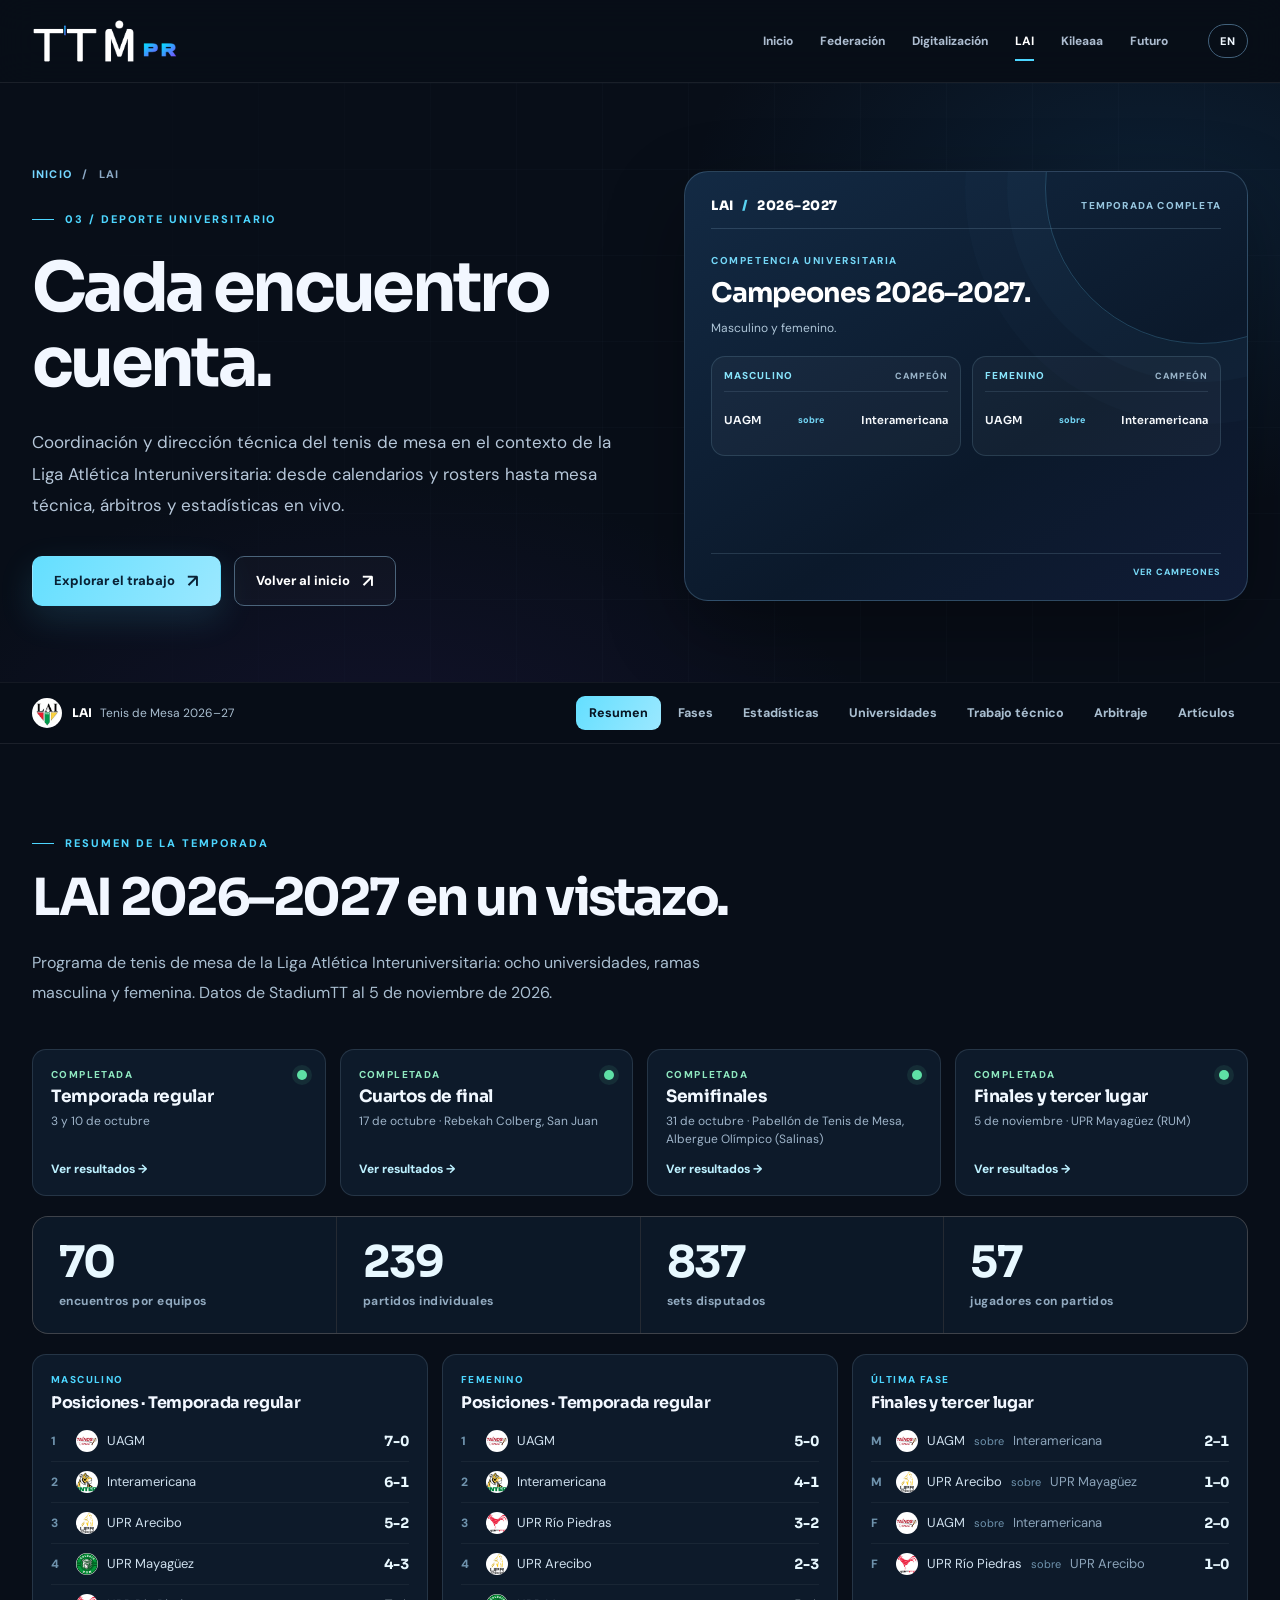
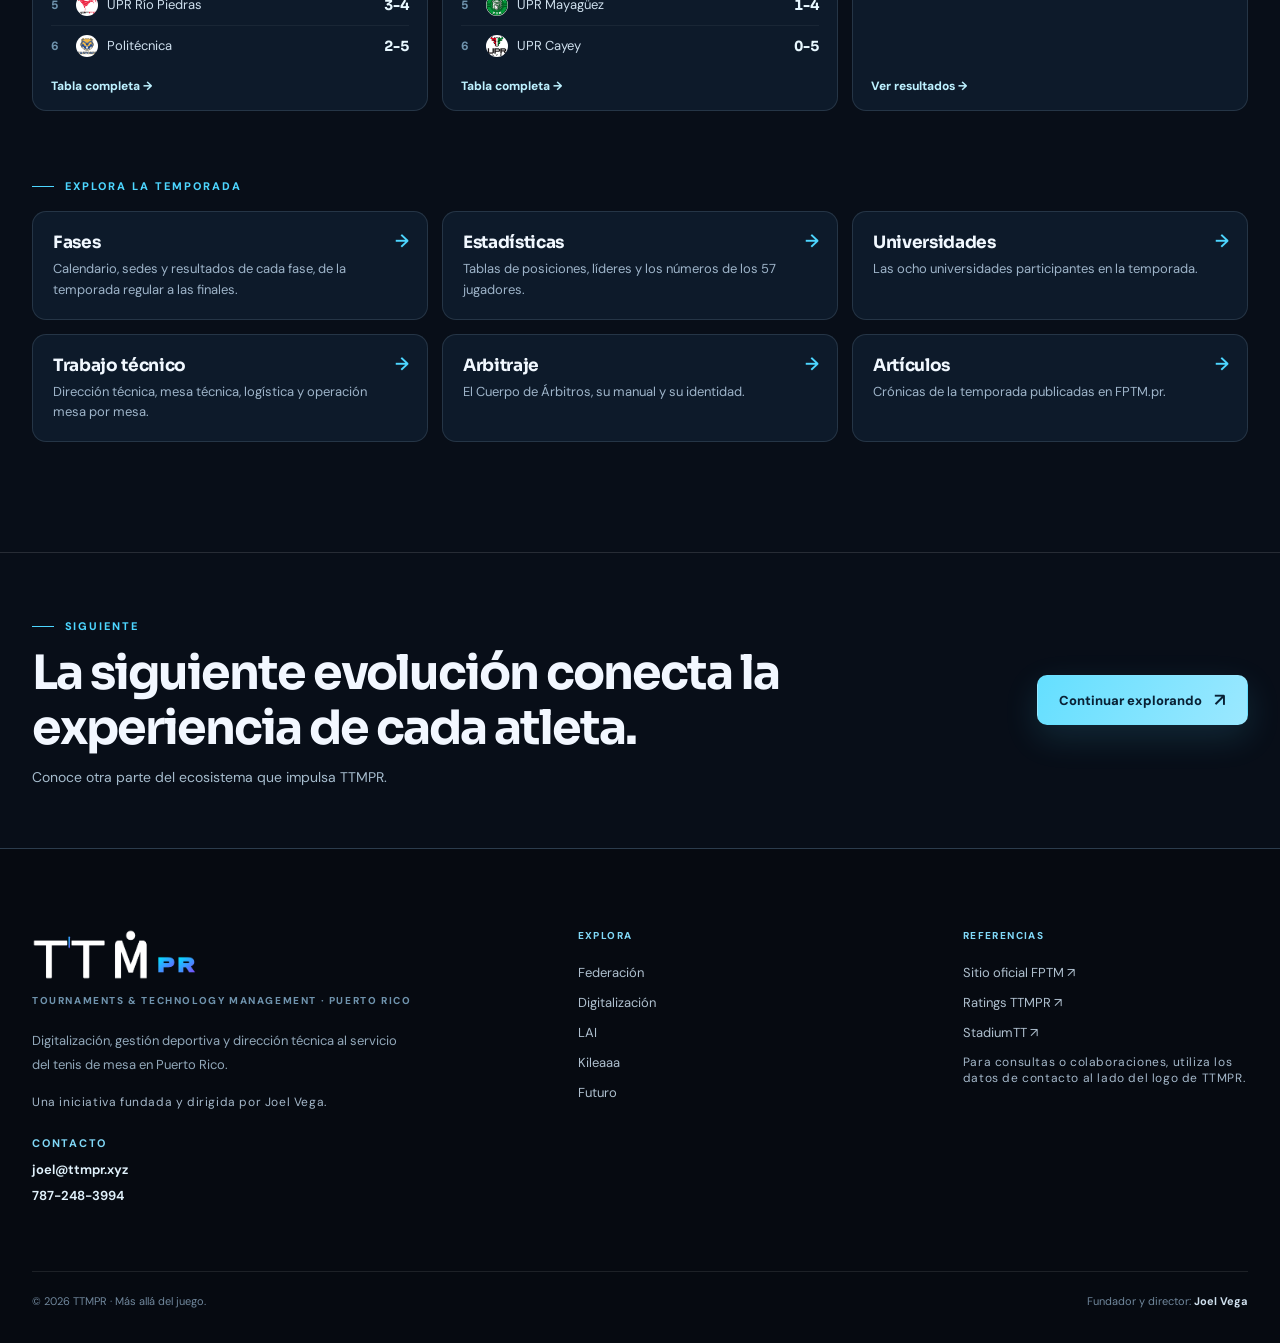
==== commit 8e0c63c0: "LAI: temporada completada — campeones, finales y MVP - Resultados de las finales y los terceros luga" ====
--- a/lai/index.html
+++ b/lai/index.html
@@ -19,7 +19,7 @@
 <h1 class="i18n page-title" data-en="Every match matters." data-es="Cada encuentro cuenta." data-page-heading="">Cada encuentro cuenta.</h1>
 <p class="i18n page-desc" data-en="Technical coordination and direction for table tennis within the Intercollegiate Athletic League: from schedules and rosters to the technical desk, officials, and live statistics." data-es="Coordinación y dirección técnica del tenis de mesa en el contexto de la Liga Atlética Interuniversitaria: desde calendarios y rosters hasta mesa técnica, árbitros y estadísticas en vivo.">Coordinación y dirección técnica del tenis de mesa en el contexto de la Liga Atlética Interuniversitaria: desde calendarios y rosters hasta mesa técnica, árbitros y estadísticas en vivo.</p>
 <div class="hero-actions"><a class="button primary" href="#areas"><span class="i18n" data-en="Explore our work" data-es="Explorar el trabajo">Explorar el trabajo</span> <span aria-hidden="true" class="arrow">↗</span></a><a class="button outline" href="../"><span class="i18n" data-en="Back to home" data-es="Volver al inicio">Volver al inicio</span> <span aria-hidden="true" class="arrow">↗</span></a></div>
-</div><div class="reveal from-right visible"><div class="lai-hero-scoreboard"><div class="lai-board-top"><span>LAI <span class="lai-board-slash">/</span> 2026–2027</span><span class="lai-board-date">5 NOV · RUM</span></div><div class="lai-board-intro"><span class="i18n" data-en="COLLEGE COMPETITION" data-es="COMPETENCIA UNIVERSITARIA">COMPETENCIA UNIVERSITARIA</span><h2 class="i18n" data-en="Finals and third place." data-es="Finales y tercer lugar.">Finales y tercer lugar.</h2><p class="i18n" data-en="The next matchday of the season." data-es="La próxima jornada de la temporada.">La próxima jornada de la temporada.</p></div><div class="lai-board-grid"><div class="lai-board-branch"><div class="lai-board-label"><span class="i18n" data-en="MEN" data-es="MASCULINO">MASCULINO</span><small class="i18n" data-en="FINAL · 3RD PLACE" data-es="FINAL · 3.er LUGAR">FINAL · 3.er LUGAR</small></div><div class="lai-board-match"><strong>UAGM</strong><span>vs</span><strong>Interamericana</strong></div><div class="lai-board-match"><strong>UPR Arecibo</strong><span>vs</span><strong>UPR Mayagüez</strong></div></div><div class="lai-board-branch"><div class="lai-board-label"><span class="i18n" data-en="WOMEN" data-es="FEMENINO">FEMENINO</span><small class="i18n" data-en="FINAL · 3RD PLACE" data-es="FINAL · 3.er LUGAR">FINAL · 3.er LUGAR</small></div><div class="lai-board-match"><strong>UAGM</strong><span>vs</span><strong>Interamericana</strong></div><div class="lai-board-match"><strong>UPR Río Piedras</strong><span>vs</span><strong>UPR Arecibo</strong></div></div></div><div class="lai-board-bottom"><span class="i18n" data-en="G1 9:00 · G2 12:00 · G3 15:00 (if needed)" data-es="J1 9:00 · J2 12:00 · J3 15:00 (si necesario)">J1 9:00 · J2 12:00 · J3 15:00 (si necesario)</span><a href="#calendario-lai"><span class="i18n" data-en="SEE SCHEDULE" data-es="VER CALENDARIO">VER CALENDARIO</span></a></div></div>
+</div><div class="reveal from-right visible"><div class="lai-hero-scoreboard"><div class="lai-board-top"><span>LAI <span class="lai-board-slash">/</span> 2026–2027</span><span class="lai-board-date">TEMPORADA COMPLETA</span></div><div class="lai-board-intro"><span class="i18n" data-en="COLLEGE COMPETITION" data-es="COMPETENCIA UNIVERSITARIA">COMPETENCIA UNIVERSITARIA</span><h2 class="i18n" data-en="2026–2027 champions." data-es="Campeones 2026–2027.">Campeones 2026–2027.</h2><p class="i18n" data-en="Men’s and women’s divisions." data-es="Masculino y femenino.">Masculino y femenino.</p></div><div class="lai-board-grid"><div class="lai-board-branch"><div class="lai-board-label"><span class="i18n" data-en="MEN" data-es="MASCULINO">MASCULINO</span><small class="i18n" data-en="CHAMPION" data-es="CAMPEÓN">CAMPEÓN</small></div><div class="lai-board-match"><strong>UAGM</strong><span>sobre</span><strong>Interamericana</strong></div></div><div class="lai-board-branch"><div class="lai-board-label"><span class="i18n" data-en="WOMEN" data-es="FEMENINO">FEMENINO</span><small class="i18n" data-en="CHAMPION" data-es="CAMPEÓN">CAMPEÓN</small></div><div class="lai-board-match"><strong>UAGM</strong><span>sobre</span><strong>Interamericana</strong></div></div></div><div class="lai-board-bottom"><span></span><a href="#calendario-lai"><span class="i18n" data-en="SEE CHAMPIONS" data-es="VER CAMPEONES">VER CAMPEONES</span></a></div></div>
 </div></div></section>
 <nav aria-label="Secciones de LAI" class="lai-tabs" id="laiTabs" data-i18n-aria-en="LAI sections" data-i18n-aria-es="Secciones de LAI"><div class="container lai-tabs-inner"><span class="lai-tabs-brand"><img alt="" height="30" src="../assets/lai/lai-logo.jpg" width="30"/><span><strong>LAI</strong> <span class="i18n" data-en="Table Tennis 2026–27" data-es="Tenis de Mesa 2026–27">Tenis de Mesa 2026–27</span></span></span><div class="lai-tablist" role="tablist"><a aria-controls="resumen" aria-selected="true" class="lai-tab" data-tab="resumen" href="#resumen" id="tab-resumen" role="tab"><span class="i18n" data-en="Overview" data-es="Resumen">Resumen</span></a><a aria-controls="fases" aria-selected="false" class="lai-tab" data-tab="fases" href="#fases" id="tab-fases" role="tab" tabindex="-1"><span class="i18n" data-en="Phases" data-es="Fases">Fases</span></a><a aria-controls="estadisticas" aria-selected="false" class="lai-tab" data-tab="estadisticas" href="#estadisticas" id="tab-estadisticas" role="tab" tabindex="-1"><span class="i18n" data-en="Statistics" data-es="Estadísticas">Estadísticas</span></a><a aria-controls="universidades" aria-selected="false" class="lai-tab" data-tab="universidades" href="#universidades" id="tab-universidades" role="tab" tabindex="-1"><span class="i18n" data-en="Universities" data-es="Universidades">Universidades</span></a><a aria-controls="trabajo" aria-selected="false" class="lai-tab" data-tab="trabajo" href="#trabajo" id="tab-trabajo" role="tab" tabindex="-1"><span class="i18n" data-en="Technical work" data-es="Trabajo técnico">Trabajo técnico</span></a><a aria-controls="arbitraje" aria-selected="false" class="lai-tab" data-tab="arbitraje" href="#arbitraje" id="tab-arbitraje" role="tab" tabindex="-1"><span class="i18n" data-en="Officiating" data-es="Arbitraje">Arbitraje</span></a><a aria-controls="articulos" aria-selected="false" class="lai-tab" data-tab="articulos" href="#articulos" id="tab-articulos" role="tab" tabindex="-1"><span class="i18n" data-en="Articles" data-es="Artículos">Artículos</span></a></div></div></nav>
 <div class="lai-panels">
@@ -27,10 +27,10 @@
 <section class="section lai-overview"><div class="container">
 <div class="lai-overview-head reveal"><div class="eyebrow"><span class="i18n" data-en="SEASON OVERVIEW" data-es="RESUMEN DE LA TEMPORADA">RESUMEN DE LA TEMPORADA</span></div>
 <h2 class="i18n section-heading" data-en="LAI 2026–2027 at a glance." data-es="LAI 2026–2027 en un vistazo.">LAI 2026–2027 en un vistazo.</h2>
-<p class="i18n intro" data-en="Table tennis program of the Intercollegiate Athletic League: eight universities, men’s and women’s divisions. StadiumTT data as of October 31, 2026." data-es="Programa de tenis de mesa de la Liga Atlética Interuniversitaria: ocho universidades, ramas masculina y femenina. Datos de StadiumTT al 31 de octubre de 2026.">Programa de tenis de mesa de la Liga Atlética Interuniversitaria: ocho universidades, ramas masculina y femenina. Datos de StadiumTT al 31 de octubre de 2026.</p></div>
-<ol class="lai-phase-track compact"><li class="lai-phase done"><span aria-hidden="true" class="lai-phase-dot"></span><div><small class="i18n" data-en="Completed" data-es="Completada">Completada</small><strong class="i18n" data-en="Regular season" data-es="Temporada regular">Temporada regular</strong><span class="i18n lai-phase-when" data-en="October 3 and 10" data-es="3 y 10 de octubre">3 y 10 de octubre</span><a class="lai-phase-link" href="#resultados-regular"><span class="i18n" data-en="See results" data-es="Ver resultados">Ver resultados</span> <span aria-hidden="true">→</span></a></div></li><li class="lai-phase done"><span aria-hidden="true" class="lai-phase-dot"></span><div><small class="i18n" data-en="Completed" data-es="Completada">Completada</small><strong class="i18n" data-en="Quarterfinals" data-es="Cuartos de final">Cuartos de final</strong><span class="i18n lai-phase-when" data-en="October 17 · Rebekah Colberg, San Juan" data-es="17 de octubre · Rebekah Colberg, San Juan">17 de octubre · Rebekah Colberg, San Juan</span><a class="lai-phase-link" href="#resultados-cuartos"><span class="i18n" data-en="See results" data-es="Ver resultados">Ver resultados</span> <span aria-hidden="true">→</span></a></div></li><li class="lai-phase done"><span aria-hidden="true" class="lai-phase-dot"></span><div><small class="i18n" data-en="Completed" data-es="Completada">Completada</small><strong class="i18n" data-en="Semifinals" data-es="Semifinales">Semifinales</strong><span class="i18n lai-phase-when" data-en="October 31 · Table Tennis Pavilion, Albergue Olímpico (Salinas)" data-es="31 de octubre · Pabellón de Tenis de Mesa, Albergue Olímpico (Salinas)">31 de octubre · Pabellón de Tenis de Mesa, Albergue Olímpico (Salinas)</span><a class="lai-phase-link" href="#resultados-semifinales"><span class="i18n" data-en="See results" data-es="Ver resultados">Ver resultados</span> <span aria-hidden="true">→</span></a></div></li><li class="lai-phase next"><span aria-hidden="true" class="lai-phase-dot"></span><div><small class="i18n" data-en="Next" data-es="Próxima">Próxima</small><strong class="i18n" data-en="Finals and third place" data-es="Finales y tercer lugar">Finales y tercer lugar</strong><span class="i18n lai-phase-when" data-en="November 5 · UPR Mayagüez (RUM)" data-es="5 de noviembre · UPR Mayagüez (RUM)">5 de noviembre · UPR Mayagüez (RUM)</span><a class="lai-phase-link" href="#calendario-lai"><span class="i18n" data-en="See schedule" data-es="Ver calendario">Ver calendario</span> <span aria-hidden="true">→</span></a></div></li></ol>
-<div class="stats-facts reveal"><div><b>63</b><span class="i18n" data-en="team matches" data-es="encuentros por equipos">encuentros por equipos</span></div><div><b>211</b><span class="i18n" data-en="singles matches" data-es="partidos individuales">partidos individuales</span></div><div><b>720</b><span class="i18n" data-en="games played" data-es="sets disputados">sets disputados</span></div><div><b>57</b><span class="i18n" data-en="players with matches" data-es="jugadores con partidos">jugadores con partidos</span></div></div>
-<div class="lai-overview-grid"><article class="lai-card"><header><span class="i18n stats-branch" data-en="Men" data-es="Masculino">Masculino</span><h3 class="i18n" data-en="Standings · Regular season" data-es="Posiciones · Temporada regular">Posiciones · Temporada regular</h3></header><ol class="lai-mini-list"><li><span class="lai-mini-pos">1</span><span class="stats-team"><img alt="" height="22" loading="lazy" onerror="this.onerror=null;this.src='../assets/universidades/fallback-uagm.svg'" src="../assets/universidades/uagm.png" width="22"/><span>UAGM</span></span><b>7-0</b></li><li><span class="lai-mini-pos">2</span><span class="stats-team"><img alt="" height="22" loading="lazy" onerror="this.onerror=null;this.src='../assets/universidades/fallback-interamericana.svg'" src="../assets/universidades/interamericana.png" width="22"/><span>Interamericana</span></span><b>6-1</b></li><li><span class="lai-mini-pos">3</span><span class="stats-team"><img alt="" height="22" loading="lazy" onerror="this.onerror=null;this.src='../assets/universidades/fallback-upr-arecibo.svg'" src="../assets/universidades/upr-arecibo.png" width="22"/><span>UPR Arecibo</span></span><b>5-2</b></li><li><span class="lai-mini-pos">4</span><span class="stats-team"><img alt="" height="22" loading="lazy" onerror="this.onerror=null;this.src='../assets/universidades/fallback-upr-mayaguez.svg'" src="../assets/universidades/upr-mayaguez.png" width="22"/><span>UPR Mayagüez</span></span><b>4-3</b></li><li><span class="lai-mini-pos">5</span><span class="stats-team"><img alt="" height="22" loading="lazy" onerror="this.onerror=null;this.src='../assets/universidades/fallback-upr-rio-piedras.svg'" src="../assets/universidades/upr-rio-piedras.png" width="22"/><span>UPR Río Piedras</span></span><b>3-4</b></li><li><span class="lai-mini-pos">6</span><span class="stats-team"><img alt="" height="22" loading="lazy" onerror="this.onerror=null;this.src='../assets/universidades/fallback-politecnica.svg'" src="../assets/universidades/politecnica.png" width="22"/><span>Politécnica</span></span><b>2-5</b></li></ol><a class="lai-card-link" data-tab-link="estadisticas" href="#estadisticas"><span class="i18n" data-en="Full standings" data-es="Tabla completa">Tabla completa</span> →</a></article><article class="lai-card"><header><span class="i18n stats-branch" data-en="Women" data-es="Femenino">Femenino</span><h3 class="i18n" data-en="Standings · Regular season" data-es="Posiciones · Temporada regular">Posiciones · Temporada regular</h3></header><ol class="lai-mini-list"><li><span class="lai-mini-pos">1</span><span class="stats-team"><img alt="" height="22" loading="lazy" onerror="this.onerror=null;this.src='../assets/universidades/fallback-uagm.svg'" src="../assets/universidades/uagm.png" width="22"/><span>UAGM</span></span><b>5-0</b></li><li><span class="lai-mini-pos">2</span><span class="stats-team"><img alt="" height="22" loading="lazy" onerror="this.onerror=null;this.src='../assets/universidades/fallback-interamericana.svg'" src="../assets/universidades/interamericana.png" width="22"/><span>Interamericana</span></span><b>4-1</b></li><li><span class="lai-mini-pos">3</span><span class="stats-team"><img alt="" height="22" loading="lazy" onerror="this.onerror=null;this.src='../assets/universidades/fallback-upr-rio-piedras.svg'" src="../assets/universidades/upr-rio-piedras.png" width="22"/><span>UPR Río Piedras</span></span><b>3-2</b></li><li><span class="lai-mini-pos">4</span><span class="stats-team"><img alt="" height="22" loading="lazy" onerror="this.onerror=null;this.src='../assets/universidades/fallback-upr-arecibo.svg'" src="../assets/universidades/upr-arecibo.png" width="22"/><span>UPR Arecibo</span></span><b>2-3</b></li><li><span class="lai-mini-pos">5</span><span class="stats-team"><img alt="" height="22" loading="lazy" onerror="this.onerror=null;this.src='../assets/universidades/fallback-upr-mayaguez.svg'" src="../assets/universidades/upr-mayaguez.png" width="22"/><span>UPR Mayagüez</span></span><b>1-4</b></li><li><span class="lai-mini-pos">6</span><span class="stats-team"><img alt="" height="22" loading="lazy" onerror="this.onerror=null;this.src='../assets/universidades/fallback-upr-cayey.svg'" src="../assets/universidades/upr-cayey.png" width="22"/><span>UPR Cayey</span></span><b>0-5</b></li></ol><a class="lai-card-link" data-tab-link="estadisticas" href="#estadisticas"><span class="i18n" data-en="Full standings" data-es="Tabla completa">Tabla completa</span> →</a></article><article class="lai-card"><header><span class="i18n stats-branch" data-en="Latest phase" data-es="Última fase">Última fase</span><h3 class="i18n" data-en="Semifinals" data-es="Semifinales">Semifinales</h3></header><ol class="lai-mini-list"><li><span class="i18n lai-mini-pos" data-en="M" data-es="M">M</span><span class="stats-team"><img alt="" height="22" loading="lazy" onerror="this.onerror=null;this.src='../assets/universidades/fallback-uagm.svg'" src="../assets/universidades/uagm.png" width="22"/><span>UAGM</span></span><small class="i18n" data-en="over" data-es="sobre">sobre</small><span class="lai-mini-loser">UPR Mayagüez</span><b>2–0</b></li><li><span class="i18n lai-mini-pos" data-en="M" data-es="M">M</span><span class="stats-team"><img alt="" height="22" loading="lazy" onerror="this.onerror=null;this.src='../assets/universidades/fallback-interamericana.svg'" src="../assets/universidades/interamericana.png" width="22"/><span>Interamericana</span></span><small class="i18n" data-en="over" data-es="sobre">sobre</small><span class="lai-mini-loser">UPR Arecibo</span><b>2–0</b></li><li><span class="i18n lai-mini-pos" data-en="W" data-es="F">F</span><span class="stats-team"><img alt="" height="22" loading="lazy" onerror="this.onerror=null;this.src='../assets/universidades/fallback-uagm.svg'" src="../assets/universidades/uagm.png" width="22"/><span>UAGM</span></span><small class="i18n" data-en="over" data-es="sobre">sobre</small><span class="lai-mini-loser">UPR Arecibo</span><b>2–0</b></li><li><span class="i18n lai-mini-pos" data-en="W" data-es="F">F</span><span class="stats-team"><img alt="" height="22" loading="lazy" onerror="this.onerror=null;this.src='../assets/universidades/fallback-interamericana.svg'" src="../assets/universidades/interamericana.png" width="22"/><span>Interamericana</span></span><small class="i18n" data-en="over" data-es="sobre">sobre</small><span class="lai-mini-loser">UPR Río Piedras</span><b>2–0</b></li></ol><a class="lai-card-link" href="#resultados-semifinales"><span class="i18n" data-en="See results" data-es="Ver resultados">Ver resultados</span> →</a></article></div>
+<p class="i18n intro" data-en="Table tennis program of the Intercollegiate Athletic League: eight universities, men’s and women’s divisions. StadiumTT data as of November 5, 2026." data-es="Programa de tenis de mesa de la Liga Atlética Interuniversitaria: ocho universidades, ramas masculina y femenina. Datos de StadiumTT al 5 de noviembre de 2026.">Programa de tenis de mesa de la Liga Atlética Interuniversitaria: ocho universidades, ramas masculina y femenina. Datos de StadiumTT al 5 de noviembre de 2026.</p></div>
+<ol class="lai-phase-track compact"><li class="lai-phase done"><span aria-hidden="true" class="lai-phase-dot"></span><div><small class="i18n" data-en="Completed" data-es="Completada">Completada</small><strong class="i18n" data-en="Regular season" data-es="Temporada regular">Temporada regular</strong><span class="i18n lai-phase-when" data-en="October 3 and 10" data-es="3 y 10 de octubre">3 y 10 de octubre</span><a class="lai-phase-link" href="#resultados-regular"><span class="i18n" data-en="See results" data-es="Ver resultados">Ver resultados</span> <span aria-hidden="true">→</span></a></div></li><li class="lai-phase done"><span aria-hidden="true" class="lai-phase-dot"></span><div><small class="i18n" data-en="Completed" data-es="Completada">Completada</small><strong class="i18n" data-en="Quarterfinals" data-es="Cuartos de final">Cuartos de final</strong><span class="i18n lai-phase-when" data-en="October 17 · Rebekah Colberg, San Juan" data-es="17 de octubre · Rebekah Colberg, San Juan">17 de octubre · Rebekah Colberg, San Juan</span><a class="lai-phase-link" href="#resultados-cuartos"><span class="i18n" data-en="See results" data-es="Ver resultados">Ver resultados</span> <span aria-hidden="true">→</span></a></div></li><li class="lai-phase done"><span aria-hidden="true" class="lai-phase-dot"></span><div><small class="i18n" data-en="Completed" data-es="Completada">Completada</small><strong class="i18n" data-en="Semifinals" data-es="Semifinales">Semifinales</strong><span class="i18n lai-phase-when" data-en="October 31 · Table Tennis Pavilion, Albergue Olímpico (Salinas)" data-es="31 de octubre · Pabellón de Tenis de Mesa, Albergue Olímpico (Salinas)">31 de octubre · Pabellón de Tenis de Mesa, Albergue Olímpico (Salinas)</span><a class="lai-phase-link" href="#resultados-semifinales"><span class="i18n" data-en="See results" data-es="Ver resultados">Ver resultados</span> <span aria-hidden="true">→</span></a></div></li><li class="lai-phase done"><span aria-hidden="true" class="lai-phase-dot"></span><div><small class="i18n" data-en="Completed" data-es="Completada">Completada</small><strong class="i18n" data-en="Finals and third place" data-es="Finales y tercer lugar">Finales y tercer lugar</strong><span class="i18n lai-phase-when" data-en="November 5 · UPR Mayagüez (RUM)" data-es="5 de noviembre · UPR Mayagüez (RUM)">5 de noviembre · UPR Mayagüez (RUM)</span><a class="lai-phase-link" href="#resultados-finales"><span class="i18n" data-en="See results" data-es="Ver resultados">Ver resultados</span> <span aria-hidden="true">→</span></a></div></li></ol>
+<div class="stats-facts reveal"><div><b>70</b><span class="i18n" data-en="team matches" data-es="encuentros por equipos">encuentros por equipos</span></div><div><b>239</b><span class="i18n" data-en="singles matches" data-es="partidos individuales">partidos individuales</span></div><div><b>837</b><span class="i18n" data-en="games played" data-es="sets disputados">sets disputados</span></div><div><b>57</b><span class="i18n" data-en="players with matches" data-es="jugadores con partidos">jugadores con partidos</span></div></div>
+<div class="lai-overview-grid"><article class="lai-card"><header><span class="i18n stats-branch" data-en="Men" data-es="Masculino">Masculino</span><h3 class="i18n" data-en="Standings · Regular season" data-es="Posiciones · Temporada regular">Posiciones · Temporada regular</h3></header><ol class="lai-mini-list"><li><span class="lai-mini-pos">1</span><span class="stats-team"><img alt="" height="22" loading="lazy" onerror="this.onerror=null;this.src='../assets/universidades/fallback-uagm.svg'" src="../assets/universidades/uagm.png" width="22"/><span>UAGM</span></span><b>7-0</b></li><li><span class="lai-mini-pos">2</span><span class="stats-team"><img alt="" height="22" loading="lazy" onerror="this.onerror=null;this.src='../assets/universidades/fallback-interamericana.svg'" src="../assets/universidades/interamericana.png" width="22"/><span>Interamericana</span></span><b>6-1</b></li><li><span class="lai-mini-pos">3</span><span class="stats-team"><img alt="" height="22" loading="lazy" onerror="this.onerror=null;this.src='../assets/universidades/fallback-upr-arecibo.svg'" src="../assets/universidades/upr-arecibo.png" width="22"/><span>UPR Arecibo</span></span><b>5-2</b></li><li><span class="lai-mini-pos">4</span><span class="stats-team"><img alt="" height="22" loading="lazy" onerror="this.onerror=null;this.src='../assets/universidades/fallback-upr-mayaguez.svg'" src="../assets/universidades/upr-mayaguez.png" width="22"/><span>UPR Mayagüez</span></span><b>4-3</b></li><li><span class="lai-mini-pos">5</span><span class="stats-team"><img alt="" height="22" loading="lazy" onerror="this.onerror=null;this.src='../assets/universidades/fallback-upr-rio-piedras.svg'" src="../assets/universidades/upr-rio-piedras.png" width="22"/><span>UPR Río Piedras</span></span><b>3-4</b></li><li><span class="lai-mini-pos">6</span><span class="stats-team"><img alt="" height="22" loading="lazy" onerror="this.onerror=null;this.src='../assets/universidades/fallback-politecnica.svg'" src="../assets/universidades/politecnica.png" width="22"/><span>Politécnica</span></span><b>2-5</b></li></ol><a class="lai-card-link" data-tab-link="estadisticas" href="#estadisticas"><span class="i18n" data-en="Full standings" data-es="Tabla completa">Tabla completa</span> →</a></article><article class="lai-card"><header><span class="i18n stats-branch" data-en="Women" data-es="Femenino">Femenino</span><h3 class="i18n" data-en="Standings · Regular season" data-es="Posiciones · Temporada regular">Posiciones · Temporada regular</h3></header><ol class="lai-mini-list"><li><span class="lai-mini-pos">1</span><span class="stats-team"><img alt="" height="22" loading="lazy" onerror="this.onerror=null;this.src='../assets/universidades/fallback-uagm.svg'" src="../assets/universidades/uagm.png" width="22"/><span>UAGM</span></span><b>5-0</b></li><li><span class="lai-mini-pos">2</span><span class="stats-team"><img alt="" height="22" loading="lazy" onerror="this.onerror=null;this.src='../assets/universidades/fallback-interamericana.svg'" src="../assets/universidades/interamericana.png" width="22"/><span>Interamericana</span></span><b>4-1</b></li><li><span class="lai-mini-pos">3</span><span class="stats-team"><img alt="" height="22" loading="lazy" onerror="this.onerror=null;this.src='../assets/universidades/fallback-upr-rio-piedras.svg'" src="../assets/universidades/upr-rio-piedras.png" width="22"/><span>UPR Río Piedras</span></span><b>3-2</b></li><li><span class="lai-mini-pos">4</span><span class="stats-team"><img alt="" height="22" loading="lazy" onerror="this.onerror=null;this.src='../assets/universidades/fallback-upr-arecibo.svg'" src="../assets/universidades/upr-arecibo.png" width="22"/><span>UPR Arecibo</span></span><b>2-3</b></li><li><span class="lai-mini-pos">5</span><span class="stats-team"><img alt="" height="22" loading="lazy" onerror="this.onerror=null;this.src='../assets/universidades/fallback-upr-mayaguez.svg'" src="../assets/universidades/upr-mayaguez.png" width="22"/><span>UPR Mayagüez</span></span><b>1-4</b></li><li><span class="lai-mini-pos">6</span><span class="stats-team"><img alt="" height="22" loading="lazy" onerror="this.onerror=null;this.src='../assets/universidades/fallback-upr-cayey.svg'" src="../assets/universidades/upr-cayey.png" width="22"/><span>UPR Cayey</span></span><b>0-5</b></li></ol><a class="lai-card-link" data-tab-link="estadisticas" href="#estadisticas"><span class="i18n" data-en="Full standings" data-es="Tabla completa">Tabla completa</span> →</a></article><article class="lai-card"><header><span class="i18n stats-branch" data-en="Latest phase" data-es="Última fase">Última fase</span><h3 class="i18n" data-en="Finals and third place" data-es="Finales y tercer lugar">Finales y tercer lugar</h3></header><ol class="lai-mini-list"><li><span class="i18n lai-mini-pos" data-en="M" data-es="M">M</span><span class="stats-team"><img alt="" height="22" loading="lazy" onerror="this.onerror=null;this.src='../assets/universidades/fallback-uagm.svg'" src="../assets/universidades/uagm.png" width="22"/><span>UAGM</span></span><small class="i18n" data-en="over" data-es="sobre">sobre</small><span class="lai-mini-loser">Interamericana</span><b>2–1</b></li><li><span class="i18n lai-mini-pos" data-en="M" data-es="M">M</span><span class="stats-team"><img alt="" height="22" loading="lazy" onerror="this.onerror=null;this.src='../assets/universidades/fallback-upr-arecibo.svg'" src="../assets/universidades/upr-arecibo.png" width="22"/><span>UPR Arecibo</span></span><small class="i18n" data-en="over" data-es="sobre">sobre</small><span class="lai-mini-loser">UPR Mayagüez</span><b>1–0</b></li><li><span class="i18n lai-mini-pos" data-en="W" data-es="F">F</span><span class="stats-team"><img alt="" height="22" loading="lazy" onerror="this.onerror=null;this.src='../assets/universidades/fallback-uagm.svg'" src="../assets/universidades/uagm.png" width="22"/><span>UAGM</span></span><small class="i18n" data-en="over" data-es="sobre">sobre</small><span class="lai-mini-loser">Interamericana</span><b>2–0</b></li><li><span class="i18n lai-mini-pos" data-en="W" data-es="F">F</span><span class="stats-team"><img alt="" height="22" loading="lazy" onerror="this.onerror=null;this.src='../assets/universidades/fallback-upr-rio-piedras.svg'" src="../assets/universidades/upr-rio-piedras.png" width="22"/><span>UPR Río Piedras</span></span><small class="i18n" data-en="over" data-es="sobre">sobre</small><span class="lai-mini-loser">UPR Arecibo</span><b>1–0</b></li></ol><a class="lai-card-link" href="#resultados-finales"><span class="i18n" data-en="See results" data-es="Ver resultados">Ver resultados</span> →</a></article></div>
 <div class="lai-overview-links"><div class="eyebrow"><span class="i18n" data-en="EXPLORE THE SEASON" data-es="EXPLORA LA TEMPORADA">EXPLORA LA TEMPORADA</span></div><div class="lai-quick-grid"><a class="lai-quick reveal" data-tab-link="fases" href="#fases"><strong class="i18n" data-en="Phases" data-es="Fases">Fases</strong><span class="i18n" data-en="Schedule, venues, and results for every phase, from the regular season to the finals." data-es="Calendario, sedes y resultados de cada fase, de la temporada regular a las finales.">Calendario, sedes y resultados de cada fase, de la temporada regular a las finales.</span><span aria-hidden="true" class="arrow">→</span></a><a class="lai-quick reveal" data-tab-link="estadisticas" href="#estadisticas"><strong class="i18n" data-en="Statistics" data-es="Estadísticas">Estadísticas</strong><span class="i18n" data-en="Standings, leaders, and the numbers for all 57 players." data-es="Tablas de posiciones, líderes y los números de los 57 jugadores.">Tablas de posiciones, líderes y los números de los 57 jugadores.</span><span aria-hidden="true" class="arrow">→</span></a><a class="lai-quick reveal" data-tab-link="universidades" href="#universidades"><strong class="i18n" data-en="Universities" data-es="Universidades">Universidades</strong><span class="i18n" data-en="The eight universities taking part this season." data-es="Las ocho universidades participantes en la temporada.">Las ocho universidades participantes en la temporada.</span><span aria-hidden="true" class="arrow">→</span></a><a class="lai-quick reveal" data-tab-link="trabajo" href="#trabajo"><strong class="i18n" data-en="Technical work" data-es="Trabajo técnico">Trabajo técnico</strong><span class="i18n" data-en="Technical direction, the technical desk, logistics, and table-by-table operations." data-es="Dirección técnica, mesa técnica, logística y operación mesa por mesa.">Dirección técnica, mesa técnica, logística y operación mesa por mesa.</span><span aria-hidden="true" class="arrow">→</span></a><a class="lai-quick reveal" data-tab-link="arbitraje" href="#arbitraje"><strong class="i18n" data-en="Officiating" data-es="Arbitraje">Arbitraje</strong><span class="i18n" data-en="The Referee Corps, its manual, and its identity." data-es="El Cuerpo de Árbitros, su manual y su identidad.">El Cuerpo de Árbitros, su manual y su identidad.</span><span aria-hidden="true" class="arrow">→</span></a><a class="lai-quick reveal" data-tab-link="articulos" href="#articulos"><strong class="i18n" data-en="Articles" data-es="Artículos">Artículos</strong><span class="i18n" data-en="Season reports published on FPTM.pr." data-es="Crónicas de la temporada publicadas en FPTM.pr.">Crónicas de la temporada publicadas en FPTM.pr.</span><span aria-hidden="true" class="arrow">→</span></a></div></div>
 </div></section>
 </div>
@@ -39,23 +39,23 @@
 <div class="reveal"><div class="eyebrow"><span class="i18n" data-en="SEASON PHASES" data-es="FASES DE LA TEMPORADA">FASES DE LA TEMPORADA</span></div>
 <h2 class="i18n section-heading" data-en="From the regular season to the finals." data-es="De la temporada regular a las finales.">De la temporada regular a las finales.</h2>
 <p class="i18n intro" data-en="Every phase with its date, venue, and results. The status updates after each matchday." data-es="Cada fase con su fecha, su sede y sus resultados. El estado se actualiza con cada jornada.">Cada fase con su fecha, su sede y sus resultados. El estado se actualiza con cada jornada.</p></div>
-<ol class="lai-phase-track"><li class="lai-phase done"><span aria-hidden="true" class="lai-phase-dot"></span><div><small class="i18n" data-en="Completed" data-es="Completada">Completada</small><strong class="i18n" data-en="Regular season" data-es="Temporada regular">Temporada regular</strong><span class="i18n lai-phase-when" data-en="October 3 and 10" data-es="3 y 10 de octubre">3 y 10 de octubre</span><em class="i18n" data-en="43 team matches" data-es="43 encuentros">43 encuentros</em><a class="lai-phase-link" href="#resultados-regular"><span class="i18n" data-en="See results" data-es="Ver resultados">Ver resultados</span> <span aria-hidden="true">→</span></a></div></li><li class="lai-phase done"><span aria-hidden="true" class="lai-phase-dot"></span><div><small class="i18n" data-en="Completed" data-es="Completada">Completada</small><strong class="i18n" data-en="Quarterfinals" data-es="Cuartos de final">Cuartos de final</strong><span class="i18n lai-phase-when" data-en="October 17 · Rebekah Colberg, San Juan" data-es="17 de octubre · Rebekah Colberg, San Juan">17 de octubre · Rebekah Colberg, San Juan</span><em class="i18n" data-en="12 team matches" data-es="12 encuentros">12 encuentros</em><a class="lai-phase-link" href="#resultados-cuartos"><span class="i18n" data-en="See results" data-es="Ver resultados">Ver resultados</span> <span aria-hidden="true">→</span></a></div></li><li class="lai-phase done"><span aria-hidden="true" class="lai-phase-dot"></span><div><small class="i18n" data-en="Completed" data-es="Completada">Completada</small><strong class="i18n" data-en="Semifinals" data-es="Semifinales">Semifinales</strong><span class="i18n lai-phase-when" data-en="October 31 · Table Tennis Pavilion, Albergue Olímpico (Salinas)" data-es="31 de octubre · Pabellón de Tenis de Mesa, Albergue Olímpico (Salinas)">31 de octubre · Pabellón de Tenis de Mesa, Albergue Olímpico (Salinas)</span><em class="i18n" data-en="8 team matches" data-es="8 encuentros">8 encuentros</em><a class="lai-phase-link" href="#resultados-semifinales"><span class="i18n" data-en="See results" data-es="Ver resultados">Ver resultados</span> <span aria-hidden="true">→</span></a></div></li><li class="lai-phase next"><span aria-hidden="true" class="lai-phase-dot"></span><div><small class="i18n" data-en="Next" data-es="Próxima">Próxima</small><strong class="i18n" data-en="Finals and third place" data-es="Finales y tercer lugar">Finales y tercer lugar</strong><span class="i18n lai-phase-when" data-en="November 5 · UPR Mayagüez (RUM)" data-es="5 de noviembre · UPR Mayagüez (RUM)">5 de noviembre · UPR Mayagüez (RUM)</span><a class="lai-phase-link" href="#calendario-lai"><span class="i18n" data-en="See schedule" data-es="Ver calendario">Ver calendario</span> <span aria-hidden="true">→</span></a></div></li></ol>
+<ol class="lai-phase-track"><li class="lai-phase done"><span aria-hidden="true" class="lai-phase-dot"></span><div><small class="i18n" data-en="Completed" data-es="Completada">Completada</small><strong class="i18n" data-en="Regular season" data-es="Temporada regular">Temporada regular</strong><span class="i18n lai-phase-when" data-en="October 3 and 10" data-es="3 y 10 de octubre">3 y 10 de octubre</span><em class="i18n" data-en="43 team matches" data-es="43 encuentros">43 encuentros</em><a class="lai-phase-link" href="#resultados-regular"><span class="i18n" data-en="See results" data-es="Ver resultados">Ver resultados</span> <span aria-hidden="true">→</span></a></div></li><li class="lai-phase done"><span aria-hidden="true" class="lai-phase-dot"></span><div><small class="i18n" data-en="Completed" data-es="Completada">Completada</small><strong class="i18n" data-en="Quarterfinals" data-es="Cuartos de final">Cuartos de final</strong><span class="i18n lai-phase-when" data-en="October 17 · Rebekah Colberg, San Juan" data-es="17 de octubre · Rebekah Colberg, San Juan">17 de octubre · Rebekah Colberg, San Juan</span><em class="i18n" data-en="12 team matches" data-es="12 encuentros">12 encuentros</em><a class="lai-phase-link" href="#resultados-cuartos"><span class="i18n" data-en="See results" data-es="Ver resultados">Ver resultados</span> <span aria-hidden="true">→</span></a></div></li><li class="lai-phase done"><span aria-hidden="true" class="lai-phase-dot"></span><div><small class="i18n" data-en="Completed" data-es="Completada">Completada</small><strong class="i18n" data-en="Semifinals" data-es="Semifinales">Semifinales</strong><span class="i18n lai-phase-when" data-en="October 31 · Table Tennis Pavilion, Albergue Olímpico (Salinas)" data-es="31 de octubre · Pabellón de Tenis de Mesa, Albergue Olímpico (Salinas)">31 de octubre · Pabellón de Tenis de Mesa, Albergue Olímpico (Salinas)</span><em class="i18n" data-en="8 team matches" data-es="8 encuentros">8 encuentros</em><a class="lai-phase-link" href="#resultados-semifinales"><span class="i18n" data-en="See results" data-es="Ver resultados">Ver resultados</span> <span aria-hidden="true">→</span></a></div></li><li class="lai-phase done"><span aria-hidden="true" class="lai-phase-dot"></span><div><small class="i18n" data-en="Completed" data-es="Completada">Completada</small><strong class="i18n" data-en="Finals and third place" data-es="Finales y tercer lugar">Finales y tercer lugar</strong><span class="i18n lai-phase-when" data-en="November 5 · UPR Mayagüez (RUM)" data-es="5 de noviembre · UPR Mayagüez (RUM)">5 de noviembre · UPR Mayagüez (RUM)</span><em class="i18n" data-en="7 team matches" data-es="7 encuentros">7 encuentros</em><a class="lai-phase-link" href="#resultados-finales"><span class="i18n" data-en="See results" data-es="Ver resultados">Ver resultados</span> <span aria-hidden="true">→</span></a></div></li></ol>
 </div></section>
 <section class="section pale" id="calendario-lai"><div class="container">
-<div class="reveal"><div class="eyebrow dark"><span class="i18n" data-en="POSTSEASON" data-es="POSTEMPORADA">POSTEMPORADA</span></div>
-<h2 class="i18n section-heading" data-en="Next matchday: finals and third place." data-es="Próxima jornada: finales y tercer lugar.">Próxima jornada: finales y tercer lugar.</h2>
-<p class="i18n intro" data-en="Thursday, November 5, 2026 · UPR Mayagüez (RUM)." data-es="Jueves, 5 de noviembre de 2026 · UPR Mayagüez (RUM).">Jueves, 5 de noviembre de 2026 · UPR Mayagüez (RUM).</p></div>
-<div class="lai-fixture-grid"><article class="lai-fixture reveal" data-branch="M"><div class="lai-fixture-head"><span><span class="i18n" data-en="Men" data-es="Masculino">Masculino</span> · <span class="i18n" data-en="Final" data-es="Final">Final</span></span><span></span></div><div class="lai-versus lai-versus-logos"><div class="lai-team-badge"><img alt="UAGM" height="22" loading="lazy" onerror="this.onerror=null;this.src='../assets/universidades/fallback-uagm.svg'" src="../assets/universidades/uagm.png" width="22"/><strong>UAGM</strong></div><span class="mid">VS</span><div class="lai-team-badge right"><strong>Interamericana</strong><img alt="Interamericana" height="22" loading="lazy" onerror="this.onerror=null;this.src='../assets/universidades/fallback-interamericana.svg'" src="../assets/universidades/interamericana.png" width="22"/></div></div><div class="lai-fixture-foot"><span class="i18n" data-en="G1 · 9:00 a.m.  |  G2 · 12:00 p.m." data-es="J1 · 9:00 a. m.  |  J2 · 12:00 p. m.">J1 · 9:00 a. m.  |  J2 · 12:00 p. m.</span></div><div class="lai-third"><span class="i18n" data-en="G3 · 3:00 p.m., only if the series is tied 1–1" data-es="J3 · 3:00 p. m., solo si la serie queda 1–1">J3 · 3:00 p. m., solo si la serie queda 1–1</span></div></article><article class="lai-fixture reveal" data-branch="F"><div class="lai-fixture-head"><span><span class="i18n" data-en="Women" data-es="Femenino">Femenino</span> · <span class="i18n" data-en="Final" data-es="Final">Final</span></span><span></span></div><div class="lai-versus lai-versus-logos"><div class="lai-team-badge"><img alt="UAGM" height="22" loading="lazy" onerror="this.onerror=null;this.src='../assets/universidades/fallback-uagm.svg'" src="../assets/universidades/uagm.png" width="22"/><strong>UAGM</strong></div><span class="mid">VS</span><div class="lai-team-badge right"><strong>Interamericana</strong><img alt="Interamericana" height="22" loading="lazy" onerror="this.onerror=null;this.src='../assets/universidades/fallback-interamericana.svg'" src="../assets/universidades/interamericana.png" width="22"/></div></div><div class="lai-fixture-foot"><span class="i18n" data-en="G1 · 9:00 a.m.  |  G2 · 12:00 p.m." data-es="J1 · 9:00 a. m.  |  J2 · 12:00 p. m.">J1 · 9:00 a. m.  |  J2 · 12:00 p. m.</span></div><div class="lai-third"><span class="i18n" data-en="G3 · 3:00 p.m., only if the series is tied 1–1" data-es="J3 · 3:00 p. m., solo si la serie queda 1–1">J3 · 3:00 p. m., solo si la serie queda 1–1</span></div></article><article class="lai-fixture reveal" data-branch="M"><div class="lai-fixture-head"><span><span class="i18n" data-en="Men" data-es="Masculino">Masculino</span> · <span class="i18n" data-en="Third place" data-es="Tercer lugar">Tercer lugar</span></span><span></span></div><div class="lai-versus lai-versus-logos"><div class="lai-team-badge"><img alt="UPR Arecibo" height="22" loading="lazy" onerror="this.onerror=null;this.src='../assets/universidades/fallback-upr-arecibo.svg'" src="../assets/universidades/upr-arecibo.png" width="22"/><strong>UPR Arecibo</strong></div><span class="mid">VS</span><div class="lai-team-badge right"><strong>UPR Mayagüez</strong><img alt="UPR Mayagüez" height="22" loading="lazy" onerror="this.onerror=null;this.src='../assets/universidades/fallback-upr-mayaguez.svg'" src="../assets/universidades/upr-mayaguez.png" width="22"/></div></div><div class="lai-fixture-foot"><span class="i18n" data-en="At the start of the day" data-es="Al inicio de la jornada">Al inicio de la jornada</span></div></article><article class="lai-fixture reveal" data-branch="F"><div class="lai-fixture-head"><span><span class="i18n" data-en="Women" data-es="Femenino">Femenino</span> · <span class="i18n" data-en="Third place" data-es="Tercer lugar">Tercer lugar</span></span><span></span></div><div class="lai-versus lai-versus-logos"><div class="lai-team-badge"><img alt="UPR Río Piedras" height="22" loading="lazy" onerror="this.onerror=null;this.src='../assets/universidades/fallback-upr-rio-piedras.svg'" src="../assets/universidades/upr-rio-piedras.png" width="22"/><strong>UPR Río Piedras</strong></div><span class="mid">VS</span><div class="lai-team-badge right"><strong>UPR Arecibo</strong><img alt="UPR Arecibo" height="22" loading="lazy" onerror="this.onerror=null;this.src='../assets/universidades/fallback-upr-arecibo.svg'" src="../assets/universidades/upr-arecibo.png" width="22"/></div></div><div class="lai-fixture-foot"><span class="i18n" data-en="At the start of the day" data-es="Al inicio de la jornada">Al inicio de la jornada</span></div></article></div>
-<div class="lai-source-note dark"><span class="i18n" data-en="Finals are scheduled for November 5: games 1 and 2 at 9:00 a.m. and noon; game 3, if needed, at 3:00 p.m. Third-place matches open the day." data-es="Las finales están programadas para el 5 de noviembre: juegos 1 y 2 a las 9:00 a. m. y 12:00 p. m.; juego 3, si es necesario, a las 3:00 p. m. Los terceros lugares se disputan al inicio de la jornada.">Las finales están programadas para el 5 de noviembre: juegos 1 y 2 a las 9:00 a. m. y 12:00 p. m.; juego 3, si es necesario, a las 3:00 p. m. Los terceros lugares se disputan al inicio de la jornada.</span></div>
+<div class="reveal"><div class="eyebrow dark"><span class="i18n" data-en="2026–2027 SEASON" data-es="TEMPORADA 2026–2027">TEMPORADA 2026–2027</span></div>
+<h2 class="i18n section-heading" data-en="Season complete." data-es="Temporada completada.">Temporada completada.</h2>
+<p class="i18n intro" data-en="The finals were played on November 5, 2026, at UPR Mayagüez (RUM)." data-es="Las finales se jugaron el 5 de noviembre de 2026 en UPR Mayagüez (RUM).">Las finales se jugaron el 5 de noviembre de 2026 en UPR Mayagüez (RUM).</p></div>
+<div class="lai-overview-grid lai-champions-grid"><article class="lai-card lai-champions" data-branch="M"><header><span class="i18n stats-branch" data-en="Men" data-es="Masculino">Masculino</span><h3 class="i18n" data-en="2026–2027 champions" data-es="Campeones 2026–2027">Campeones 2026–2027</h3></header><ol class="lai-mini-list"><li><small class="i18n" data-en="Champion" data-es="Campeón">Campeón</small><span class="stats-team"><img alt="" height="22" loading="lazy" onerror="this.onerror=null;this.src='../assets/universidades/fallback-uagm.svg'" src="../assets/universidades/uagm.png" width="22"/><span>UAGM</span></span></li><li><small class="i18n" data-en="Runner-up" data-es="Subcampeón">Subcampeón</small><span class="stats-team"><img alt="" height="22" loading="lazy" onerror="this.onerror=null;this.src='../assets/universidades/fallback-interamericana.svg'" src="../assets/universidades/interamericana.png" width="22"/><span>Interamericana</span></span></li><li><small class="i18n" data-en="Third place" data-es="Tercer lugar">Tercer lugar</small><span class="stats-team"><img alt="" height="22" loading="lazy" onerror="this.onerror=null;this.src='../assets/universidades/fallback-upr-arecibo.svg'" src="../assets/universidades/upr-arecibo.png" width="22"/><span>UPR Arecibo</span></span></li><li><small class="i18n" data-en="MVP" data-es="Jugador más valioso">Jugador más valioso</small><span class="stats-team"><img alt="" height="22" loading="lazy" onerror="this.onerror=null;this.src='../assets/universidades/fallback-uagm.svg'" src="../assets/universidades/uagm.png" width="22"/><span>Jabdiel Torres</span></span></li></ol></article><article class="lai-card lai-champions" data-branch="F"><header><span class="i18n stats-branch" data-en="Women" data-es="Femenino">Femenino</span><h3 class="i18n" data-en="2026–2027 champions" data-es="Campeones 2026–2027">Campeones 2026–2027</h3></header><ol class="lai-mini-list"><li><small class="i18n" data-en="Champion" data-es="Campeón">Campeón</small><span class="stats-team"><img alt="" height="22" loading="lazy" onerror="this.onerror=null;this.src='../assets/universidades/fallback-uagm.svg'" src="../assets/universidades/uagm.png" width="22"/><span>UAGM</span></span></li><li><small class="i18n" data-en="Runner-up" data-es="Subcampeón">Subcampeón</small><span class="stats-team"><img alt="" height="22" loading="lazy" onerror="this.onerror=null;this.src='../assets/universidades/fallback-interamericana.svg'" src="../assets/universidades/interamericana.png" width="22"/><span>Interamericana</span></span></li><li><small class="i18n" data-en="Third place" data-es="Tercer lugar">Tercer lugar</small><span class="stats-team"><img alt="" height="22" loading="lazy" onerror="this.onerror=null;this.src='../assets/universidades/fallback-upr-rio-piedras.svg'" src="../assets/universidades/upr-rio-piedras.png" width="22"/><span>UPR Río Piedras</span></span></li><li><small class="i18n" data-en="MVP" data-es="Jugadora más valiosa">Jugadora más valiosa</small><span class="stats-team"><img alt="" height="22" loading="lazy" onerror="this.onerror=null;this.src='../assets/universidades/fallback-uagm.svg'" src="../assets/universidades/uagm.png" width="22"/><span>Alondra Rodríguez</span></span></li></ol></article></div>
 </div></section>
 <section class="section alt" id="resultados-lai"><div class="container">
 <div class="lai-section-title-row"><div><div class="reveal"><div class="eyebrow"><span class="i18n" data-en="RESULTS" data-es="RESULTADOS">RESULTADOS</span></div>
 <h2 class="i18n section-heading" data-en="Season results." data-es="Resultados de la temporada.">Resultados de la temporada.</h2>
-<p class="i18n intro" data-en="Postseason and regular season, with every singles match. Certified StadiumTT data as of October 31, 2026." data-es="Postemporada y temporada regular, con cada partido individual. Datos certificados en StadiumTT al 31 de octubre de 2026.">Postemporada y temporada regular, con cada partido individual. Datos certificados en StadiumTT al 31 de octubre de 2026.</p></div></div>
+<p class="i18n intro" data-en="Postseason and regular season, with every singles match. Certified StadiumTT data as of November 5, 2026." data-es="Postemporada y temporada regular, con cada partido individual. Datos certificados en StadiumTT al 5 de noviembre de 2026.">Postemporada y temporada regular, con cada partido individual. Datos certificados en StadiumTT al 5 de noviembre de 2026.</p></div></div>
 <div aria-label="Filtrar resultados" class="lai-filter" role="group"><button aria-pressed="true" class="active" data-lai-filter="all" type="button"><span class="i18n" data-en="All" data-es="Todas">Todas</span></button><button aria-pressed="false" data-lai-filter="M" type="button"><span class="i18n" data-en="Men" data-es="Masculino">Masculino</span></button><button aria-pressed="false" data-lai-filter="F" type="button"><span class="i18n" data-en="Women" data-es="Femenino">Femenino</span></button></div></div>
-<div class="lai-round" id="resultados-semifinales"><div class="lai-round-head"><h3 class="i18n" data-en="Semifinals" data-es="Semifinales">Semifinales</h3><span class="i18n" data-en="October 31, 2026 · Table Tennis Pavilion, Albergue Olímpico (Salinas)" data-es="31 de octubre de 2026 · Pabellón de Tenis de Mesa, Albergue Olímpico (Salinas)">31 de octubre de 2026 · Pabellón de Tenis de Mesa, Albergue Olímpico (Salinas)</span></div><div class="lai-results-grid"><div class="lai-results-head"><span><span class="i18n" data-en="Division" data-es="Rama">Rama</span></span><span><span class="i18n" data-en="Advancing team" data-es="Equipo clasificado">Equipo clasificado</span></span><span><span class="i18n" data-en="Matches" data-es="Encuentros">Encuentros</span></span><span><span class="i18n" data-en="Series" data-es="Serie">Serie</span></span></div><div class="lai-result" data-branch="M"><span class="lai-result-division">M</span><div class="lai-result-teams"><div class="lai-result-team-line"><img alt="UAGM" height="22" loading="lazy" onerror="this.onerror=null;this.src='../assets/universidades/fallback-uagm.svg'" src="../assets/universidades/uagm.png" width="22"/><strong>UAGM</strong></div><div class="lai-result-team-line"><small><span class="i18n" data-en="over" data-es="sobre">sobre</span></small><img alt="UPR Mayagüez" height="22" loading="lazy" onerror="this.onerror=null;this.src='../assets/universidades/fallback-upr-mayaguez.svg'" src="../assets/universidades/upr-mayaguez.png" width="22"/><span>UPR Mayagüez</span></div></div><div class="lai-result-games"><span>J1 <b>3–0</b></span><span>J2 <b>3–1</b></span></div><strong class="lai-result-series">2–0</strong></div><div class="lai-result" data-branch="M"><span class="lai-result-division">M</span><div class="lai-result-teams"><div class="lai-result-team-line"><img alt="Interamericana" height="22" loading="lazy" onerror="this.onerror=null;this.src='../assets/universidades/fallback-interamericana.svg'" src="../assets/universidades/interamericana.png" width="22"/><strong>Interamericana</strong></div><div class="lai-result-team-line"><small><span class="i18n" data-en="over" data-es="sobre">sobre</span></small><img alt="UPR Arecibo" height="22" loading="lazy" onerror="this.onerror=null;this.src='../assets/universidades/fallback-upr-arecibo.svg'" src="../assets/universidades/upr-arecibo.png" width="22"/><span>UPR Arecibo</span></div></div><div class="lai-result-games"><span>J1 <b>3–0</b></span><span>J2 <b>3–1</b></span></div><strong class="lai-result-series">2–0</strong></div><div class="lai-result" data-branch="F"><span class="lai-result-division">F</span><div class="lai-result-teams"><div class="lai-result-team-line"><img alt="UAGM" height="22" loading="lazy" onerror="this.onerror=null;this.src='../assets/universidades/fallback-uagm.svg'" src="../assets/universidades/uagm.png" width="22"/><strong>UAGM</strong></div><div class="lai-result-team-line"><small><span class="i18n" data-en="over" data-es="sobre">sobre</span></small><img alt="UPR Arecibo" height="22" loading="lazy" onerror="this.onerror=null;this.src='../assets/universidades/fallback-upr-arecibo.svg'" src="../assets/universidades/upr-arecibo.png" width="22"/><span>UPR Arecibo</span></div></div><div class="lai-result-games"><span>J1 <b>3–0</b></span><span>J2 <b>3–0</b></span></div><strong class="lai-result-series">2–0</strong></div><div class="lai-result" data-branch="F"><span class="lai-result-division">F</span><div class="lai-result-teams"><div class="lai-result-team-line"><img alt="Interamericana" height="22" loading="lazy" onerror="this.onerror=null;this.src='../assets/universidades/fallback-interamericana.svg'" src="../assets/universidades/interamericana.png" width="22"/><strong>Interamericana</strong></div><div class="lai-result-team-line"><small><span class="i18n" data-en="over" data-es="sobre">sobre</span></small><img alt="UPR Río Piedras" height="22" loading="lazy" onerror="this.onerror=null;this.src='../assets/universidades/fallback-upr-rio-piedras.svg'" src="../assets/universidades/upr-rio-piedras.png" width="22"/><span>UPR Río Piedras</span></div></div><div class="lai-result-games"><span>J1 <b>3–0</b></span><span>J2 <b>3–1</b></span></div><strong class="lai-result-series">2–0</strong></div></div><p class="i18n lai-source-note" data-en="G = game of the series (best of three). The Series column shows series wins." data-es="J = encuentro de la serie (al mejor de tres). La columna Serie indica victorias por serie.">J = encuentro de la serie (al mejor de tres). La columna Serie indica victorias por serie.</p></div>
+<div class="lai-round" id="resultados-finales"><div class="lai-round-head"><h3 class="i18n" data-en="Finals and third place" data-es="Finales y tercer lugar">Finales y tercer lugar</h3><span class="i18n" data-en="November 5, 2026 · UPR Mayagüez (RUM)" data-es="5 de noviembre de 2026 · UPR Mayagüez (RUM)">5 de noviembre de 2026 · UPR Mayagüez (RUM)</span></div><div class="lai-results-grid"><div class="lai-results-head"><span><span class="i18n" data-en="Division" data-es="Rama">Rama</span></span><span><span class="i18n" data-en="Advancing team" data-es="Equipo clasificado">Equipo clasificado</span></span><span><span class="i18n" data-en="Matches" data-es="Encuentros">Encuentros</span></span><span><span class="i18n" data-en="Series" data-es="Serie">Serie</span></span></div><div class="lai-result" data-branch="M"><span class="lai-result-division">M</span><div class="lai-result-teams"><small class="i18n lai-result-round" data-en="Final" data-es="Final">Final</small><div class="lai-result-team-line"><img alt="UAGM" height="22" loading="lazy" onerror="this.onerror=null;this.src='../assets/universidades/fallback-uagm.svg'" src="../assets/universidades/uagm.png" width="22"/><strong>UAGM</strong></div><div class="lai-result-team-line"><small><span class="i18n" data-en="over" data-es="sobre">sobre</span></small><img alt="Interamericana" height="22" loading="lazy" onerror="this.onerror=null;this.src='../assets/universidades/fallback-interamericana.svg'" src="../assets/universidades/interamericana.png" width="22"/><span>Interamericana</span></div></div><div class="lai-result-games"><span>J1 <b>3–2</b></span><span>J2 <b>2–3</b></span><span>J3 <b>3–2</b></span></div><strong class="lai-result-series">2–1</strong></div><div class="lai-result" data-branch="M"><span class="lai-result-division">M</span><div class="lai-result-teams"><small class="i18n lai-result-round" data-en="Third place" data-es="Tercer lugar">Tercer lugar</small><div class="lai-result-team-line"><img alt="UPR Arecibo" height="22" loading="lazy" onerror="this.onerror=null;this.src='../assets/universidades/fallback-upr-arecibo.svg'" src="../assets/universidades/upr-arecibo.png" width="22"/><strong>UPR Arecibo</strong></div><div class="lai-result-team-line"><small><span class="i18n" data-en="over" data-es="sobre">sobre</span></small><img alt="UPR Mayagüez" height="22" loading="lazy" onerror="this.onerror=null;this.src='../assets/universidades/fallback-upr-mayaguez.svg'" src="../assets/universidades/upr-mayaguez.png" width="22"/><span>UPR Mayagüez</span></div></div><div class="lai-result-games"><span>J1 <b>3–0</b></span></div><strong class="lai-result-series">1–0</strong></div><div class="lai-result" data-branch="F"><span class="lai-result-division">F</span><div class="lai-result-teams"><small class="i18n lai-result-round" data-en="Final" data-es="Final">Final</small><div class="lai-result-team-line"><img alt="UAGM" height="22" loading="lazy" onerror="this.onerror=null;this.src='../assets/universidades/fallback-uagm.svg'" src="../assets/universidades/uagm.png" width="22"/><strong>UAGM</strong></div><div class="lai-result-team-line"><small><span class="i18n" data-en="over" data-es="sobre">sobre</span></small><img alt="Interamericana" height="22" loading="lazy" onerror="this.onerror=null;this.src='../assets/universidades/fallback-interamericana.svg'" src="../assets/universidades/interamericana.png" width="22"/><span>Interamericana</span></div></div><div class="lai-result-games"><span>J1 <b>3–0</b></span><span>J2 <b>3–0</b></span></div><strong class="lai-result-series">2–0</strong></div><div class="lai-result" data-branch="F"><span class="lai-result-division">F</span><div class="lai-result-teams"><small class="i18n lai-result-round" data-en="Third place" data-es="Tercer lugar">Tercer lugar</small><div class="lai-result-team-line"><img alt="UPR Río Piedras" height="22" loading="lazy" onerror="this.onerror=null;this.src='../assets/universidades/fallback-upr-rio-piedras.svg'" src="../assets/universidades/upr-rio-piedras.png" width="22"/><strong>UPR Río Piedras</strong></div><div class="lai-result-team-line"><small><span class="i18n" data-en="over" data-es="sobre">sobre</span></small><img alt="UPR Arecibo" height="22" loading="lazy" onerror="this.onerror=null;this.src='../assets/universidades/fallback-upr-arecibo.svg'" src="../assets/universidades/upr-arecibo.png" width="22"/><span>UPR Arecibo</span></div></div><div class="lai-result-games"><span>J1 <b>3–1</b></span></div><strong class="lai-result-series">1–0</strong></div></div><p class="i18n lai-source-note" data-en="G = game of the series (best of three). The Series column shows series wins." data-es="J = encuentro de la serie (al mejor de tres). La columna Serie indica victorias por serie.">J = encuentro de la serie (al mejor de tres). La columna Serie indica victorias por serie.</p><a class="button outline" href="https://fptm.pr/noticias/uagm-campeon-masculino-femenino-lai-tenis-mesa-2026-2027" rel="noopener noreferrer" target="_blank"><span class="i18n" data-en="Read the recap: finals and third place" data-es="Leer crónica: finales y tercer lugar">Leer crónica: finales y tercer lugar</span> <span aria-hidden="true" class="arrow">↗</span></a></div>
+<div class="lai-round" id="resultados-semifinales"><div class="lai-round-head"><h3 class="i18n" data-en="Semifinals" data-es="Semifinales">Semifinales</h3><span class="i18n" data-en="October 31, 2026 · Table Tennis Pavilion, Albergue Olímpico (Salinas)" data-es="31 de octubre de 2026 · Pabellón de Tenis de Mesa, Albergue Olímpico (Salinas)">31 de octubre de 2026 · Pabellón de Tenis de Mesa, Albergue Olímpico (Salinas)</span></div><div class="lai-results-grid"><div class="lai-results-head"><span><span class="i18n" data-en="Division" data-es="Rama">Rama</span></span><span><span class="i18n" data-en="Advancing team" data-es="Equipo clasificado">Equipo clasificado</span></span><span><span class="i18n" data-en="Matches" data-es="Encuentros">Encuentros</span></span><span><span class="i18n" data-en="Series" data-es="Serie">Serie</span></span></div><div class="lai-result" data-branch="M"><span class="lai-result-division">M</span><div class="lai-result-teams"><div class="lai-result-team-line"><img alt="UAGM" height="22" loading="lazy" onerror="this.onerror=null;this.src='../assets/universidades/fallback-uagm.svg'" src="../assets/universidades/uagm.png" width="22"/><strong>UAGM</strong></div><div class="lai-result-team-line"><small><span class="i18n" data-en="over" data-es="sobre">sobre</span></small><img alt="UPR Mayagüez" height="22" loading="lazy" onerror="this.onerror=null;this.src='../assets/universidades/fallback-upr-mayaguez.svg'" src="../assets/universidades/upr-mayaguez.png" width="22"/><span>UPR Mayagüez</span></div></div><div class="lai-result-games"><span>J1 <b>3–0</b></span><span>J2 <b>3–1</b></span></div><strong class="lai-result-series">2–0</strong></div><div class="lai-result" data-branch="M"><span class="lai-result-division">M</span><div class="lai-result-teams"><div class="lai-result-team-line"><img alt="Interamericana" height="22" loading="lazy" onerror="this.onerror=null;this.src='../assets/universidades/fallback-interamericana.svg'" src="../assets/universidades/interamericana.png" width="22"/><strong>Interamericana</strong></div><div class="lai-result-team-line"><small><span class="i18n" data-en="over" data-es="sobre">sobre</span></small><img alt="UPR Arecibo" height="22" loading="lazy" onerror="this.onerror=null;this.src='../assets/universidades/fallback-upr-arecibo.svg'" src="../assets/universidades/upr-arecibo.png" width="22"/><span>UPR Arecibo</span></div></div><div class="lai-result-games"><span>J1 <b>3–0</b></span><span>J2 <b>3–1</b></span></div><strong class="lai-result-series">2–0</strong></div><div class="lai-result" data-branch="F"><span class="lai-result-division">F</span><div class="lai-result-teams"><div class="lai-result-team-line"><img alt="UAGM" height="22" loading="lazy" onerror="this.onerror=null;this.src='../assets/universidades/fallback-uagm.svg'" src="../assets/universidades/uagm.png" width="22"/><strong>UAGM</strong></div><div class="lai-result-team-line"><small><span class="i18n" data-en="over" data-es="sobre">sobre</span></small><img alt="UPR Arecibo" height="22" loading="lazy" onerror="this.onerror=null;this.src='../assets/universidades/fallback-upr-arecibo.svg'" src="../assets/universidades/upr-arecibo.png" width="22"/><span>UPR Arecibo</span></div></div><div class="lai-result-games"><span>J1 <b>3–0</b></span><span>J2 <b>3–0</b></span></div><strong class="lai-result-series">2–0</strong></div><div class="lai-result" data-branch="F"><span class="lai-result-division">F</span><div class="lai-result-teams"><div class="lai-result-team-line"><img alt="Interamericana" height="22" loading="lazy" onerror="this.onerror=null;this.src='../assets/universidades/fallback-interamericana.svg'" src="../assets/universidades/interamericana.png" width="22"/><strong>Interamericana</strong></div><div class="lai-result-team-line"><small><span class="i18n" data-en="over" data-es="sobre">sobre</span></small><img alt="UPR Río Piedras" height="22" loading="lazy" onerror="this.onerror=null;this.src='../assets/universidades/fallback-upr-rio-piedras.svg'" src="../assets/universidades/upr-rio-piedras.png" width="22"/><span>UPR Río Piedras</span></div></div><div class="lai-result-games"><span>J1 <b>3–0</b></span><span>J2 <b>3–1</b></span></div><strong class="lai-result-series">2–0</strong></div></div><p class="i18n lai-source-note" data-en="G = game of the series (best of three). The Series column shows series wins." data-es="J = encuentro de la serie (al mejor de tres). La columna Serie indica victorias por serie.">J = encuentro de la serie (al mejor de tres). La columna Serie indica victorias por serie.</p><a class="button outline" href="https://fptm.pr/noticias/lai-tenis-de-mesa-2026-2027-semifinales-gran-final" rel="noopener noreferrer" target="_blank"><span class="i18n" data-en="Read the recap: semifinals" data-es="Leer crónica: semifinales">Leer crónica: semifinales</span> <span aria-hidden="true" class="arrow">↗</span></a></div>
 <div class="lai-round" id="resultados-cuartos"><div class="lai-round-head"><h3 class="i18n" data-en="Quarterfinals" data-es="Cuartos de final">Cuartos de final</h3><span class="i18n" data-en="October 17, 2026 · Rebekah Colberg, San Juan" data-es="17 de octubre de 2026 · Rebekah Colberg, San Juan">17 de octubre de 2026 · Rebekah Colberg, San Juan</span></div><div class="lai-results-grid"><div class="lai-results-head"><span><span class="i18n" data-en="Division" data-es="Rama">Rama</span></span><span><span class="i18n" data-en="Advancing team" data-es="Equipo clasificado">Equipo clasificado</span></span><span><span class="i18n" data-en="Matches" data-es="Encuentros">Encuentros</span></span><span><span class="i18n" data-en="Series" data-es="Serie">Serie</span></span></div><div class="lai-result" data-branch="M"><span class="lai-result-division">M</span><div class="lai-result-teams"><div class="lai-result-team-line"><img alt="UAGM" height="22" loading="lazy" onerror="this.onerror=null;this.src='../assets/universidades/fallback-uagm.svg'" src="../assets/universidades/uagm.png" width="22"/><strong>UAGM</strong></div><div class="lai-result-team-line"><small><span class="i18n" data-en="over" data-es="sobre">sobre</span></small><img alt="UPR Cayey" height="22" loading="lazy" onerror="this.onerror=null;this.src='../assets/universidades/fallback-upr-cayey.svg'" src="../assets/universidades/upr-cayey.png" width="22"/><span>UPR Cayey</span></div></div><div class="lai-result-games"><span>J1 <b>3–0</b></span><span>J2 <b>3–0</b></span></div><strong class="lai-result-series">2–0</strong></div><div class="lai-result" data-branch="M"><span class="lai-result-division">M</span><div class="lai-result-teams"><div class="lai-result-team-line"><img alt="Interamericana" height="22" loading="lazy" onerror="this.onerror=null;this.src='../assets/universidades/fallback-interamericana.svg'" src="../assets/universidades/interamericana.png" width="22"/><strong>Interamericana</strong></div><div class="lai-result-team-line"><small><span class="i18n" data-en="over" data-es="sobre">sobre</span></small><img alt="Católica" height="22" loading="lazy" onerror="this.onerror=null;this.src='../assets/universidades/fallback-catolica.svg'" src="../assets/universidades/catolica.png" width="22"/><span>Católica</span></div></div><div class="lai-result-games"><span>J1 <b>3–0</b></span><span>J2 <b>3–0</b></span></div><strong class="lai-result-series">2–0</strong></div><div class="lai-result" data-branch="M"><span class="lai-result-division">M</span><div class="lai-result-teams"><div class="lai-result-team-line"><img alt="UPR Arecibo" height="22" loading="lazy" onerror="this.onerror=null;this.src='../assets/universidades/fallback-upr-arecibo.svg'" src="../assets/universidades/upr-arecibo.png" width="22"/><strong>UPR Arecibo</strong></div><div class="lai-result-team-line"><small><span class="i18n" data-en="over" data-es="sobre">sobre</span></small><img alt="Politécnica" height="22" loading="lazy" onerror="this.onerror=null;this.src='../assets/universidades/fallback-politecnica.svg'" src="../assets/universidades/politecnica.png" width="22"/><span>Politécnica</span></div></div><div class="lai-result-games"><span>J1 <b>3–0</b></span><span>J2 <b>3–1</b></span></div><strong class="lai-result-series">2–0</strong></div><div class="lai-result" data-branch="M"><span class="lai-result-division">M</span><div class="lai-result-teams"><div class="lai-result-team-line"><img alt="UPR Mayagüez" height="22" loading="lazy" onerror="this.onerror=null;this.src='../assets/universidades/fallback-upr-mayaguez.svg'" src="../assets/universidades/upr-mayaguez.png" width="22"/><strong>UPR Mayagüez</strong></div><div class="lai-result-team-line"><small><span class="i18n" data-en="over" data-es="sobre">sobre</span></small><img alt="UPR Río Piedras" height="22" loading="lazy" onerror="this.onerror=null;this.src='../assets/universidades/fallback-upr-rio-piedras.svg'" src="../assets/universidades/upr-rio-piedras.png" width="22"/><span>UPR Río Piedras</span></div></div><div class="lai-result-games"><span>J1 <b>3–2</b></span><span>J2 <b>3–2</b></span></div><strong class="lai-result-series">2–0</strong></div><div class="lai-result" data-branch="F"><span class="lai-result-division">F</span><div class="lai-result-teams"><div class="lai-result-team-line"><img alt="UPR Río Piedras" height="22" loading="lazy" onerror="this.onerror=null;this.src='../assets/universidades/fallback-upr-rio-piedras.svg'" src="../assets/universidades/upr-rio-piedras.png" width="22"/><strong>UPR Río Piedras</strong></div><div class="lai-result-team-line"><small><span class="i18n" data-en="over" data-es="sobre">sobre</span></small><img alt="UPR Cayey" height="22" loading="lazy" onerror="this.onerror=null;this.src='../assets/universidades/fallback-upr-cayey.svg'" src="../assets/universidades/upr-cayey.png" width="22"/><span>UPR Cayey</span></div></div><div class="lai-result-games"><span>J1 <b>3–0</b></span><span>J2 <b>3–0</b></span></div><strong class="lai-result-series">2–0</strong></div><div class="lai-result" data-branch="F"><span class="lai-result-division">F</span><div class="lai-result-teams"><div class="lai-result-team-line"><img alt="UPR Arecibo" height="22" loading="lazy" onerror="this.onerror=null;this.src='../assets/universidades/fallback-upr-arecibo.svg'" src="../assets/universidades/upr-arecibo.png" width="22"/><strong>UPR Arecibo</strong></div><div class="lai-result-team-line"><small><span class="i18n" data-en="over" data-es="sobre">sobre</span></small><img alt="UPR Mayagüez" height="22" loading="lazy" onerror="this.onerror=null;this.src='../assets/universidades/fallback-upr-mayaguez.svg'" src="../assets/universidades/upr-mayaguez.png" width="22"/><span>UPR Mayagüez</span></div></div><div class="lai-result-games"><span>J1 <b>3–0</b></span><span>J2 <b>3–1</b></span></div><strong class="lai-result-series">2–0</strong></div></div><p class="i18n lai-source-note" data-en="G = game of the series (best of three). The Series column shows series wins." data-es="J = encuentro de la serie (al mejor de tres). La columna Serie indica victorias por serie.">J = encuentro de la serie (al mejor de tres). La columna Serie indica victorias por serie.</p><a class="button outline" href="https://fptm.pr/noticias/lai-tenis-de-mesa-2026-2027-cuartos-de-final" rel="noopener noreferrer" target="_blank"><span class="i18n" data-en="Read the recap: quarterfinals" data-es="Leer crónica: cuartos de final">Leer crónica: cuartos de final</span> <span aria-hidden="true" class="arrow">↗</span></a></div>
-<div class="lai-round" id="resultados-regular"><div class="lai-round-head"><h3 class="i18n" data-en="Regular season" data-es="Temporada regular">Temporada regular</h3><span class="i18n" data-en="October 3 and 10, 2026 · 43 team matches" data-es="3 y 10 de octubre de 2026 · 43 encuentros">3 y 10 de octubre de 2026 · 43 encuentros</span></div><details class="stats-details lai-day"><summary><span class="i18n" data-en="Saturday, October 3 · 22 team matches" data-es="Sábado 3 de octubre · 22 encuentros">Sábado 3 de octubre · 22 encuentros</span></summary><div class="stats-day"><div class="stats-matches"><article class="stats-match" data-branch="M"><header><span>M · 09:00</span></header><div class="stats-match-score"><span class="win"><span class="stats-team"><img alt="" height="22" loading="lazy" onerror="this.onerror=null;this.src='../assets/universidades/fallback-upr-arecibo.svg'" src="../assets/universidades/upr-arecibo.png" width="22"/><span>UPR Arecibo</span></span></span><b>3–1</b><span class=""><span class="stats-team"><img alt="" height="22" loading="lazy" onerror="this.onerror=null;this.src='../assets/universidades/fallback-upr-rio-piedras.svg'" src="../assets/universidades/upr-rio-piedras.png" width="22"/><span>UPR Río Piedras</span></span></span></div><ol><li><span class="win">Eduardo Darley Mejía</span><b>3–1</b><span class="">Sebastian Cruz Ruiz</span></li><li><span class="">Dylan Ruperto Colón</span><b>1–3</b><span class="win">Eduardo Sánchez Cardona</span></li><li><span class="win">Yamil Castellano Díaz</span><b>3–0</b><span class="">José Méndez Vargas</span></li><li><span class="win">Eduardo Darley Mejía</span><b>3–1</b><span class="">Eduardo Sánchez Cardona</span></li></ol></article><article class="stats-match" data-branch="M"><header><span>M · 09:00</span></header><div class="stats-match-score"><span class="win"><span class="stats-team"><img alt="" height="22" loading="lazy" onerror="this.onerror=null;this.src='../assets/universidades/fallback-interamericana.svg'" src="../assets/universidades/interamericana.png" width="22"/><span>Interamericana</span></span></span><b>3–0</b><span class=""><span class="stats-team"><img alt="" height="22" loading="lazy" onerror="this.onerror=null;this.src='../assets/universidades/fallback-upr-mayaguez.svg'" src="../assets/universidades/upr-mayaguez.png" width="22"/><span>UPR Mayagüez</span></span></span></div><ol><li><span class="win">Jerall Montijo Rivera</span><b>3–0</b><span class="">Giovanni F. Centeno Flores</span></li><li><span class="win">Brian A. Mena Sigler</span><b>3–0</b><span class="">Eliam Dávila Santiago</span></li><li><span class="win">Oscar A. Birriel Rivera</span><b>3–0</b><span class="">Andrew Y. Rivera González</span></li></ol></article><article class="stats-match" data-branch="M"><header><span>M · 09:00</span></header><div class="stats-match-score"><span class="win"><span class="stats-team"><img alt="" height="22" loading="lazy" onerror="this.onerror=null;this.src='../assets/universidades/fallback-uagm.svg'" src="../assets/universidades/uagm.png" width="22"/><span>UAGM</span></span></span><b>3–0</b><span class=""><span class="stats-team"><img alt="" height="22" loading="lazy" onerror="this.onerror=null;this.src='../assets/universidades/fallback-upr-cayey.svg'" src="../assets/universidades/upr-cayey.png" width="22"/><span>UPR Cayey</span></span></span></div><ol><li><span class="win">Ramón C. Vila Mena</span><b>3–0</b><span class="">Denyel J. Reyes Torres</span></li><li><span class="win">José M. Nieves Burgos</span><b>3–0</b><span class="">James E. Lopez Correa</span></li><li><span class="win">Yadier A. López Vélez</span><b>3–0</b><span class="">Ricardo J. Martinez Rodriguez</span></li></ol></article><article class="stats-match" data-branch="M"><header><span>M · 10:30</span></header><div class="stats-match-score"><span class="win"><span class="stats-team"><img alt="" height="22" loading="lazy" onerror="this.onerror=null;this.src='../assets/universidades/fallback-interamericana.svg'" src="../assets/universidades/interamericana.png" width="22"/><span>Interamericana</span></span></span><b>3–0</b><span class=""><span class="stats-team"><img alt="" height="22" loading="lazy" onerror="this.onerror=null;this.src='../assets/universidades/fallback-catolica.svg'" src="../assets/universidades/catolica.png" width="22"/><span>Católica</span></span></span></div><ol><li><span class="win">Brian A. Mena Sigler</span><b>3–0</b><span class="">Johan L. Rosario Ocasio</span></li><li><span class="win">Oscar A. Birriel Rivera</span><b>3–0</b><span class="">Ayram Santiago Godreau</span></li><li><span class="win">Jerall Montijo Rivera</span><b>3–0</b><span class="">Sebastián Rodríguez Rubero</span></li></ol></article><article class="stats-match" data-branch="M"><header><span>M · 10:30</span></header><div class="stats-match-score"><span class="win"><span class="stats-team"><img alt="" height="22" loading="lazy" onerror="this.onerror=null;this.src='../assets/universidades/fallback-uagm.svg'" src="../assets/universidades/uagm.png" width="22"/><span>UAGM</span></span></span><b>3–0</b><span class=""><span class="stats-team"><img alt="" height="22" loading="lazy" onerror="this.onerror=null;this.src='../assets/universidades/fallback-upr-arecibo.svg'" src="../assets/universidades/upr-arecibo.png" width="22"/><span>UPR Arecibo</span></span></span></div><ol><li><span class="win">Ramón C. Vila Mena</span><b>3–0</b><span class="">Dylan Ruperto Colón</span></li><li><span class="win">Jabdiel J. Torres Rivera</span><b>3–0</b><span class="">Eduardo Darley Mejía</span></li><li><span class="win">José M. Nieves Burgos</span><b>3–1</b><span class="">Yamil Castellano Díaz</span></li></ol></article><article class="stats-match" data-branch="M"><header><span>M · 10:30</span></header><div class="stats-match-score"><span class="win"><span class="stats-team"><img alt="" height="22" loading="lazy" onerror="this.onerror=null;this.src='../assets/universidades/fallback-politecnica.svg'" src="../assets/universidades/politecnica.png" width="22"/><span>Politécnica</span></span></span><b>3–0</b><span class=""><span class="stats-team"><img alt="" height="22" loading="lazy" onerror="this.onerror=null;this.src='../assets/universidades/fallback-upr-cayey.svg'" src="../assets/universidades/upr-cayey.png" width="22"/><span>UPR Cayey</span></span></span></div><ol><li><span class="win">Abel López Carbó</span><b>3–0</b><span class="">Denyel J. Reyes Torres</span></li><li><span class="win">Christian Marrero Negrón</span><b>3–0</b><span class="">Ian M. Rivera Cordero</span></li><li><span class="win">Francisco Mejías Puente</span><b>3–0</b><span class="">James E. Lopez Correa</span></li></ol></article><article class="stats-match" data-branch="M"><header><span>M · 12:30</span></header><div class="stats-match-score"><span class="win"><span class="stats-team"><img alt="" height="22" loading="lazy" onerror="this.onerror=null;this.src='../assets/universidades/fallback-uagm.svg'" src="../assets/universidades/uagm.png" width="22"/><span>UAGM</span></span></span><b>3–0</b><span class=""><span class="stats-team"><img alt="" height="22" loading="lazy" onerror="this.onerror=null;this.src='../assets/universidades/fallback-politecnica.svg'" src="../assets/universidades/politecnica.png" width="22"/><span>Politécnica</span></span></span></div><ol><li><span class="win">Yadier A. López Vélez</span><b>3–0</b><span class="">Christian Marrero Negrón</span></li><li><span class="win">Jabdiel J. Torres Rivera</span><b>3–0</b><span class="">Abel López Carbó</span></li><li><span class="win">José M. Nieves Burgos</span><b>3–0</b><span class="">Pedro Díaz Rivera</span></li></ol></article><article class="stats-match" data-branch="M"><header><span>M · 12:30</span></header><div class="stats-match-score"><span class="win"><span class="stats-team"><img alt="" height="22" loading="lazy" onerror="this.onerror=null;this.src='../assets/universidades/fallback-interamericana.svg'" src="../assets/universidades/interamericana.png" width="22"/><span>Interamericana</span></span></span><b>3–0</b><span class=""><span class="stats-team"><img alt="" height="22" loading="lazy" onerror="this.onerror=null;this.src='../assets/universidades/fallback-upr-cayey.svg'" src="../assets/universidades/upr-cayey.png" width="22"/><span>UPR Cayey</span></span></span></div><ol><li><span class="win">Oscar A. Birriel Rivera</span><b>3–0</b><span class="">Denyel J. Reyes Torres</span></li><li><span class="win">Jerall Montijo Rivera</span><b>3–0</b><span class="">Ian M. Rivera Cordero</span></li><li><span class="win">Brian A. Mena Sigler</span><b>3–0</b><span class="">Ricardo J. Martinez Rodriguez</span></li></ol></article><article class="stats-match" data-branch="M"><header><span>M · 12:30</span></header><div class="stats-match-score"><span class="win"><span class="stats-team"><img alt="" height="22" loading="lazy" onerror="this.onerror=null;this.src='../assets/universidades/fallback-upr-mayaguez.svg'" src="../assets/universidades/upr-mayaguez.png" width="22"/><span>UPR Mayagüez</span></span></span><b>3–0</b><span class=""><span class="stats-team"><img alt="" height="22" loading="lazy" onerror="this.onerror=null;this.src='../assets/universidades/fallback-upr-rio-piedras.svg'" src="../assets/universidades/upr-rio-piedras.png" width="22"/><span>UPR Río Piedras</span></span></span></div><ol><li><span class="win">Eliam Dávila Santiago</span><b>3–0</b><span class="">Sebastian Cruz Ruiz</span></li><li><span class="win">Giovanni F. Centeno Flores</span><b>3–2</b><span class="">Eduardo Sánchez Cardona</span></li><li><span class="win">Andrew Y. Rivera González</span><b>3–1</b><span class="">Sergio Silva Vélez</span></li></ol></article><article class="stats-match" data-branch="M"><header><span>M · 12:30</span></header><div class="stats-match-score"><span class="win"><span class="stats-team"><img alt="" height="22" loading="lazy" onerror="this.onerror=null;this.src='../assets/universidades/fallback-upr-arecibo.svg'" src="../assets/universidades/upr-arecibo.png" width="22"/><span>UPR Arecibo</span></span></span><b>3–0</b><span class=""><span class="stats-team"><img alt="" height="22" loading="lazy" onerror="this.onerror=null;this.src='../assets/universidades/fallback-catolica.svg'" src="../assets/universidades/catolica.png" width="22"/><span>Católica</span></span></span></div><ol><li><span class="win">Yamil Castellano Díaz</span><b>3–1</b><span class="">Ayram Santiago Godreau</span></li><li><span class="win">Eduardo Darley Mejía</span><b>3–0</b><span class="">Johan L. Rosario Ocasio</span></li><li><span class="win">Rodrigo Marrero Marrero</span><b>3–0</b><span class="">Ángel G. Cintrón Rodríguez</span></li></ol></article><article class="stats-match" data-branch="M"><header><span>M · 14:00</span></header><div class="stats-match-score"><span class="win"><span class="stats-team"><img alt="" height="22" loading="lazy" onerror="this.onerror=null;this.src='../assets/universidades/fallback-uagm.svg'" src="../assets/universidades/uagm.png" width="22"/><span>UAGM</span></span></span><b>3–0</b><span class=""><span class="stats-team"><img alt="" height="22" loading="lazy" onerror="this.onerror=null;this.src='../assets/universidades/fallback-upr-mayaguez.svg'" src="../assets/universidades/upr-mayaguez.png" width="22"/><span>UPR Mayagüez</span></span></span></div><ol><li><span class="win">Jabdiel J. Torres Rivera</span><b>3–0</b><span class="">Giovanni F. Centeno Flores</span></li><li><span class="win">Ramón C. Vila Mena</span><b>3–0</b><span class="">Eliam Dávila Santiago</span></li><li><span class="win">Yadier A. López Vélez</span><b>3–0</b><span class="">Andrew Y. Rivera González</span></li></ol></article><article class="stats-match" data-branch="M"><header><span>M · 14:00</span></header><div class="stats-match-score"><span class=""><span class="stats-team"><img alt="" height="22" loading="lazy" onerror="this.onerror=null;this.src='../assets/universidades/fallback-catolica.svg'" src="../assets/universidades/catolica.png" width="22"/><span>Católica</span></span></span><b>2–3</b><span class="win"><span class="stats-team"><img alt="" height="22" loading="lazy" onerror="this.onerror=null;this.src='../assets/universidades/fallback-politecnica.svg'" src="../assets/universidades/politecnica.png" width="22"/><span>Politécnica</span></span></span></div><ol><li><span class="win">Ayram Santiago Godreau</span><b>3–0</b><span class="">Abel López Carbó</span></li><li><span class="">Ángel G. Cintrón Rodríguez</span><b>0–3</b><span class="win">Christian Marrero Negrón</span></li><li><span class="">Johan L. Rosario Ocasio</span><b>2–3</b><span class="win">Pedro Díaz Rivera</span></li><li><span class="win">Ayram Santiago Godreau</span><b>3–1</b><span class="">Christian Marrero Negrón</span></li><li><span class="">Ángel G. Cintrón Rodríguez</span><b>0–3</b><span class="win">Abel López Carbó</span></li></ol></article><article class="stats-match" data-branch="M"><header><span>M · 14:00</span></header><div class="stats-match-score"><span class="win"><span class="stats-team"><img alt="" height="22" loading="lazy" onerror="this.onerror=null;this.src='../assets/universidades/fallback-upr-rio-piedras.svg'" src="../assets/universidades/upr-rio-piedras.png" width="22"/><span>UPR Río Piedras</span></span></span><b>3–0</b><span class=""><span class="stats-team"><img alt="" height="22" loading="lazy" onerror="this.onerror=null;this.src='../assets/universidades/fallback-upr-cayey.svg'" src="../assets/universidades/upr-cayey.png" width="22"/><span>UPR Cayey</span></span></span></div><ol><li><span class="win">José Méndez Vargas</span><b>3–0</b><span class="">James E. Lopez Correa</span></li><li><span class="win">Sergio Silva Vélez</span><b>3–0</b><span class="">Ricardo J. Martinez Rodriguez</span></li><li><span class="win">Sebastian Cuadro Vázquez</span><b>3–1</b><span class="">Denyel J. Reyes Torres</span></li></ol></article><article class="stats-match" data-branch="M"><header><span>M · 14:00</span></header><div class="stats-match-score"><span class="win"><span class="stats-team"><img alt="" height="22" loading="lazy" onerror="this.onerror=null;this.src='../assets/universidades/fallback-interamericana.svg'" src="../assets/universidades/interamericana.png" width="22"/><span>Interamericana</span></span></span><b>3–1</b><span class=""><span class="stats-team"><img alt="" height="22" loading="lazy" onerror="this.onerror=null;this.src='../assets/universidades/fallback-upr-arecibo.svg'" src="../assets/universidades/upr-arecibo.png" width="22"/><span>UPR Arecibo</span></span></span></div><ol><li><span class="">Jerall Montijo Rivera</span><b>2–3</b><span class="win">Eduardo Darley Mejía</span></li><li><span class="win">Brian A. Mena Sigler</span><b>3–0</b><span class="">Yamil Castellano Díaz</span></li><li><span class="win">Oscar A. Birriel Rivera</span><b>3–1</b><span class="">Dylan Ruperto Colón</span></li><li><span class="win">Brian A. Mena Sigler</span><b>3–1</b><span class="">Eduardo Darley Mejía</span></li></ol></article><article class="stats-match" data-branch="F"><header><span>F · 09:00</span></header><div class="stats-match-score"><span class=""><span class="stats-team"><img alt="" height="22" loading="lazy" onerror="this.onerror=null;this.src='../assets/universidades/fallback-upr-arecibo.svg'" src="../assets/universidades/upr-arecibo.png" width="22"/><span>UPR Arecibo</span></span></span><b>2–3</b><span class="win"><span class="stats-team"><img alt="" height="22" loading="lazy" onerror="this.onerror=null;this.src='../assets/universidades/fallback-upr-rio-piedras.svg'" src="../assets/universidades/upr-rio-piedras.png" width="22"/><span>UPR Río Piedras</span></span></span></div><ol><li><span class="">Danelys Cruz Rosario</span><b>1–3</b><span class="win">Kailyn Cruz Rosado</span></li><li><span class="">Liara Rivera Rodriguez</span><b>1–3</b><span class="win">Yoarilis Figueroa Rivera</span></li><li><span class="win">Gabriela Vargas Acevedo</span><b>3–2</b><span class="">Yahira Rivera Arocho</span></li><li><span class="win">Danelys Cruz Rosario</span><b>3–0</b><span class="">Yoarilis Figueroa Rivera</span></li><li><span class="">Liara Rivera Rodriguez</span><b>0–3</b><span class="win">Kailyn Cruz Rosado</span></li></ol></article><article class="stats-match" data-branch="F"><header><span>F · 09:00</span></header><div class="stats-match-score"><span class="win"><span class="stats-team"><img alt="" height="22" loading="lazy" onerror="this.onerror=null;this.src='../assets/universidades/fallback-uagm.svg'" src="../assets/universidades/uagm.png" width="22"/><span>UAGM</span></span></span><b>3–0</b><span class=""><span class="stats-team"><img alt="" height="22" loading="lazy" onerror="this.onerror=null;this.src='../assets/universidades/fallback-upr-mayaguez.svg'" src="../assets/universidades/upr-mayaguez.png" width="22"/><span>UPR Mayagüez</span></span></span></div><ol><li><span class="win">Alondra S. Rodríguez Ortiz</span><b>3–0</b><span class="">Idalys Y. Torres Cintrón</span></li><li><span class="win">Edmarie Z. León Burgos</span><b>3–0</b><span class="">Nahiely A. Malaret Cedeño</span></li><li><span class="win">Gabriella S. Vázquez Hernández</span><b>3–0</b><span class="">Nathalya M. Betancourt Díaz</span></li></ol></article><article class="stats-match" data-branch="F"><header><span>F · 09:00</span></header><div class="stats-match-score"><span class="win"><span class="stats-team"><img alt="" height="22" loading="lazy" onerror="this.onerror=null;this.src='../assets/universidades/fallback-interamericana.svg'" src="../assets/universidades/interamericana.png" width="22"/><span>Interamericana</span></span></span><b>3–0</b><span class=""><span class="stats-team"><img alt="" height="22" loading="lazy" onerror="this.onerror=null;this.src='../assets/universidades/fallback-upr-cayey.svg'" src="../assets/universidades/upr-cayey.png" width="22"/><span>UPR Cayey</span></span></span></div><ol><li><span class="win">Emely J. Alvarado Santiago</span><b>3–0</b><span class="">Valeria N. Rivera Ortiz</span></li><li><span class="win">Yamilia Fontán Cruz</span><b>3–0</b><span class="">Camila S. Ruiz Gierbolini</span></li><li><span class="win">Alahia Medina García</span><b>3–0</b><span class="">Amanda S. Trinidad Pedraza</span></li></ol></article><article class="stats-match" data-branch="F"><header><span>F · 10:30</span></header><div class="stats-match-score"><span class="win"><span class="stats-team"><img alt="" height="22" loading="lazy" onerror="this.onerror=null;this.src='../assets/universidades/fallback-uagm.svg'" src="../assets/universidades/uagm.png" width="22"/><span>UAGM</span></span></span><b>3–0</b><span class=""><span class="stats-team"><img alt="" height="22" loading="lazy" onerror="this.onerror=null;this.src='../assets/universidades/fallback-upr-rio-piedras.svg'" src="../assets/universidades/upr-rio-piedras.png" width="22"/><span>UPR Río Piedras</span></span></span></div><ol><li><span class="win">Alondra S. Rodríguez Ortiz</span><b>3–0</b><span class="">Yahira Rivera Arocho</span></li><li><span class="win">Edmarie Z. León Burgos</span><b>3–0</b><span class="">Kailyn Cruz Rosado</span></li><li><span class="win">Alanis del C. Reyes Torres</span><b>3–0</b><span class="">Yamcarys Delacruz Vargas</span></li></ol></article><article class="stats-match" data-branch="F"><header><span>F · 10:30</span></header><div class="stats-match-score"><span class="win"><span class="stats-team"><img alt="" height="22" loading="lazy" onerror="this.onerror=null;this.src='../assets/universidades/fallback-interamericana.svg'" src="../assets/universidades/interamericana.png" width="22"/><span>Interamericana</span></span></span><b>3–0</b><span class=""><span class="stats-team"><img alt="" height="22" loading="lazy" onerror="this.onerror=null;this.src='../assets/universidades/fallback-upr-arecibo.svg'" src="../assets/universidades/upr-arecibo.png" width="22"/><span>UPR Arecibo</span></span></span></div><ol><li><span class="win">Alahia Medina García</span><b>3–0</b><span class="">Danelys Cruz Rosario</span></li><li><span class="win">Kristal A. Meléndez Lafontaine</span><b>3–0</b><span class="">Gabriela Vargas Acevedo</span></li><li><span class="win">Emely J. Alvarado Santiago</span><b>3–0</b><span class="">Adriana Vargas Acevedo</span></li></ol></article><article class="stats-match" data-branch="F"><header><span>F · 12:30</span></header><div class="stats-match-score"><span class="win"><span class="stats-team"><img alt="" height="22" loading="lazy" onerror="this.onerror=null;this.src='../assets/universidades/fallback-upr-mayaguez.svg'" src="../assets/universidades/upr-mayaguez.png" width="22"/><span>UPR Mayagüez</span></span></span><b>3–0</b><span class=""><span class="stats-team"><img alt="" height="22" loading="lazy" onerror="this.onerror=null;this.src='../assets/universidades/fallback-upr-cayey.svg'" src="../assets/universidades/upr-cayey.png" width="22"/><span>UPR Cayey</span></span></span></div><ol><li><span class="win">Idalys Y. Torres Cintrón</span><b>3–0</b><span class="">Valeria N. Rivera Ortiz</span></li><li><span class="win">Nahiely A. Malaret Cedeño</span><b>3–0</b><span class="">Camila S. Ruiz Gierbolini</span></li><li><span class="win">Nathalya M. Betancourt Díaz</span><b>3–0</b><span class="">Amanda S. Trinidad Pedraza</span></li></ol></article><article class="stats-match" data-branch="F"><header><span>F · 12:30</span></header><div class="stats-match-score"><span class="win"><span class="stats-team"><img alt="" height="22" loading="lazy" onerror="this.onerror=null;this.src='../assets/universidades/fallback-interamericana.svg'" src="../assets/universidades/interamericana.png" width="22"/><span>Interamericana</span></span></span><b>3–0</b><span class=""><span class="stats-team"><img alt="" height="22" loading="lazy" onerror="this.onerror=null;this.src='../assets/universidades/fallback-upr-rio-piedras.svg'" src="../assets/universidades/upr-rio-piedras.png" width="22"/><span>UPR Río Piedras</span></span></span></div><ol><li><span class="win">Alahia Medina García</span><b>3–1</b><span class="">Kailyn Cruz Rosado</span></li><li><span class="win">Kristal A. Meléndez Lafontaine</span><b>3–0</b><span class="">Yoarilis Figueroa Rivera</span></li><li><span class="win">Emely J. Alvarado Santiago</span><b>3–0</b><span class="">Yahira Rivera Arocho</span></li></ol></article><article class="stats-match" data-branch="F"><header><span>F · 14:00</span></header><div class="stats-match-score"><span class="win"><span class="stats-team"><img alt="" height="22" loading="lazy" onerror="this.onerror=null;this.src='../assets/universidades/fallback-uagm.svg'" src="../assets/universidades/uagm.png" width="22"/><span>UAGM</span></span></span><b>3–0</b><span class=""><span class="stats-team"><img alt="" height="22" loading="lazy" onerror="this.onerror=null;this.src='../assets/universidades/fallback-upr-cayey.svg'" src="../assets/universidades/upr-cayey.png" width="22"/><span>UPR Cayey</span></span></span></div><ol><li><span class="win">Alondra S. Rodríguez Ortiz</span><b>3–0</b><span class="">Camila S. Ruiz Gierbolini</span></li><li><span class="win">Gabriella S. Vázquez Hernández</span><b>3–0</b><span class="">Amanda S. Trinidad Pedraza</span></li><li><span class="win">Alanis del C. Reyes Torres</span><b>3–0</b><span class="">Valeria N. Rivera Ortiz</span></li></ol></article></div></div></details><details class="stats-details lai-day"><summary><span class="i18n" data-en="Saturday, October 10 · 21 team matches" data-es="Sábado 10 de octubre · 21 encuentros">Sábado 10 de octubre · 21 encuentros</span></summary><div class="stats-day"><div class="stats-matches"><article class="stats-match" data-branch="M"><header><span>M · 09:00</span></header><div class="stats-match-score"><span class="win"><span class="stats-team"><img alt="" height="22" loading="lazy" onerror="this.onerror=null;this.src='../assets/universidades/fallback-uagm.svg'" src="../assets/universidades/uagm.png" width="22"/><span>UAGM</span></span></span><b>3–0</b><span class=""><span class="stats-team"><img alt="" height="22" loading="lazy" onerror="this.onerror=null;this.src='../assets/universidades/fallback-catolica.svg'" src="../assets/universidades/catolica.png" width="22"/><span>Católica</span></span></span></div><ol><li><span class="win">Ramón C. Vila Mena</span><b>3–0</b><span class="">Johan L. Rosario Ocasio</span></li><li><span class="win">Yadier A. López Vélez</span><b>3–0</b><span class="">Ayram Santiago Godreau</span></li><li><span class="win">José M. Nieves Burgos</span><b>3–0</b><span class="">Sebastián Rodríguez Rubero</span></li></ol></article><article class="stats-match" data-branch="M"><header><span>M · 09:00</span></header><div class="stats-match-score"><span class="win"><span class="stats-team"><img alt="" height="22" loading="lazy" onerror="this.onerror=null;this.src='../assets/universidades/fallback-upr-mayaguez.svg'" src="../assets/universidades/upr-mayaguez.png" width="22"/><span>UPR Mayagüez</span></span></span><b>3–0</b><span class=""><span class="stats-team"><img alt="" height="22" loading="lazy" onerror="this.onerror=null;this.src='../assets/universidades/fallback-politecnica.svg'" src="../assets/universidades/politecnica.png" width="22"/><span>Politécnica</span></span></span></div><ol><li><span class="win">Eliam Dávila Santiago</span><b>3–1</b><span class="">Abel López Carbó</span></li><li><span class="win">Sebastián E. Maldonado Vélez</span><b>3–0</b><span class="">Christian Marrero Negrón</span></li><li><span class="win">Andrew Y. Rivera González</span><b>3–0</b><span class="">Francisco Mejías Puente</span></li></ol></article><article class="stats-match" data-branch="M"><header><span>M · 09:00</span></header><div class="stats-match-score"><span class="win"><span class="stats-team"><img alt="" height="22" loading="lazy" onerror="this.onerror=null;this.src='../assets/universidades/fallback-interamericana.svg'" src="../assets/universidades/interamericana.png" width="22"/><span>Interamericana</span></span></span><b>3–0</b><span class=""><span class="stats-team"><img alt="" height="22" loading="lazy" onerror="this.onerror=null;this.src='../assets/universidades/fallback-upr-rio-piedras.svg'" src="../assets/universidades/upr-rio-piedras.png" width="22"/><span>UPR Río Piedras</span></span></span></div><ol><li><span class="win">Oscar A. Birriel Rivera</span><b>3–0</b><span class="">Eduardo Sánchez Cardona</span></li><li><span class="win">Brian A. Mena Sigler</span><b>3–1</b><span class="">José Méndez Vargas</span></li><li><span class="win">Jerall Montijo Rivera</span><b>3–0</b><span class="">Sebastian Cruz Ruiz</span></li></ol></article><article class="stats-match" data-branch="M"><header><span>M · 10:30</span></header><div class="stats-match-score"><span class=""><span class="stats-team"><img alt="" height="22" loading="lazy" onerror="this.onerror=null;this.src='../assets/universidades/fallback-interamericana.svg'" src="../assets/universidades/interamericana.png" width="22"/><span>Interamericana</span></span></span><b>2–3</b><span class="win"><span class="stats-team"><img alt="" height="22" loading="lazy" onerror="this.onerror=null;this.src='../assets/universidades/fallback-uagm.svg'" src="../assets/universidades/uagm.png" width="22"/><span>UAGM</span></span></span></div><ol><li><span class="">Brian A. Mena Sigler</span><b>2–3</b><span class="win">Ramón C. Vila Mena</span></li><li><span class="win">Oscar A. Birriel Rivera</span><b>3–0</b><span class="">Jabdiel J. Torres Rivera</span></li><li><span class="win">Jerall Montijo Rivera</span><b>3–1</b><span class="">Yadier A. López Vélez</span></li><li><span class="">Brian A. Mena Sigler</span><b>1–3</b><span class="win">Jabdiel J. Torres Rivera</span></li><li><span class="">Oscar A. Birriel Rivera</span><b>2–3</b><span class="win">Ramón C. Vila Mena</span></li></ol></article><article class="stats-match" data-branch="M"><header><span>M · 10:30</span></header><div class="stats-match-score"><span class="win"><span class="stats-team"><img alt="" height="22" loading="lazy" onerror="this.onerror=null;this.src='../assets/universidades/fallback-upr-rio-piedras.svg'" src="../assets/universidades/upr-rio-piedras.png" width="22"/><span>UPR Río Piedras</span></span></span><b>3–0</b><span class=""><span class="stats-team"><img alt="" height="22" loading="lazy" onerror="this.onerror=null;this.src='../assets/universidades/fallback-catolica.svg'" src="../assets/universidades/catolica.png" width="22"/><span>Católica</span></span></span></div><ol><li><span class="win">Eduardo Sánchez Cardona</span><b>3–1</b><span class="">Ayram Santiago Godreau</span></li><li><span class="win">José Méndez Vargas</span><b>3–0</b><span class="">Johan L. Rosario Ocasio</span></li><li><span class="win">Sergio Silva Vélez</span><b>3–0</b><span class="">Sebastián Rodríguez Rubero</span></li></ol></article><article class="stats-match" data-branch="M"><header><span>M · 10:30</span></header><div class="stats-match-score"><span class="win"><span class="stats-team"><img alt="" height="22" loading="lazy" onerror="this.onerror=null;this.src='../assets/universidades/fallback-upr-arecibo.svg'" src="../assets/universidades/upr-arecibo.png" width="22"/><span>UPR Arecibo</span></span></span><b>3–0</b><span class=""><span class="stats-team"><img alt="" height="22" loading="lazy" onerror="this.onerror=null;this.src='../assets/universidades/fallback-politecnica.svg'" src="../assets/universidades/politecnica.png" width="22"/><span>Politécnica</span></span></span></div><ol><li><span class="win">Eduardo Darley Mejía</span><b>3–0</b><span class="">Christian Marrero Negrón</span></li><li><span class="win">Yamil Castellano Díaz</span><b>3–0</b><span class="">Abel López Carbó</span></li><li><span class="win">Rodrigo Marrero Marrero</span><b>3–2</b><span class="">Pedro Díaz Rivera</span></li></ol></article><article class="stats-match" data-branch="M"><header><span>M · 12:30</span></header><div class="stats-match-score"><span class="win"><span class="stats-team"><img alt="" height="22" loading="lazy" onerror="this.onerror=null;this.src='../assets/universidades/fallback-upr-rio-piedras.svg'" src="../assets/universidades/upr-rio-piedras.png" width="22"/><span>UPR Río Piedras</span></span></span><b>3–1</b><span class=""><span class="stats-team"><img alt="" height="22" loading="lazy" onerror="this.onerror=null;this.src='../assets/universidades/fallback-politecnica.svg'" src="../assets/universidades/politecnica.png" width="22"/><span>Politécnica</span></span></span></div><ol><li><span class="win">Sebastian Cruz Ruiz</span><b>3–0</b><span class="">Christian Marrero Negrón</span></li><li><span class="win">Sergio Silva Vélez</span><b>3–1</b><span class="">Abel López Carbó</span></li><li><span class="">Sebastian Cuadro Vázquez</span><b>0–3</b><span class="win">Pedro Díaz Rivera</span></li><li><span class="win">Sebastian Cruz Ruiz</span><b>3–0</b><span class="">Abel López Carbó</span></li></ol></article><article class="stats-match" data-branch="M"><header><span>M · 12:30</span></header><div class="stats-match-score"><span class=""><span class="stats-team"><img alt="" height="22" loading="lazy" onerror="this.onerror=null;this.src='../assets/universidades/fallback-upr-mayaguez.svg'" src="../assets/universidades/upr-mayaguez.png" width="22"/><span>UPR Mayagüez</span></span></span><b>1–3</b><span class="win"><span class="stats-team"><img alt="" height="22" loading="lazy" onerror="this.onerror=null;this.src='../assets/universidades/fallback-upr-arecibo.svg'" src="../assets/universidades/upr-arecibo.png" width="22"/><span>UPR Arecibo</span></span></span></div><ol><li><span class="win">Eliam Dávila Santiago</span><b>3–1</b><span class="">Dylan Ruperto Colón</span></li><li><span class="">Andrew Y. Rivera González</span><b>0–3</b><span class="win">Eduardo Darley Mejía</span></li><li><span class="">Giovanni F. Centeno Flores</span><b>1–3</b><span class="win">Yamil Castellano Díaz</span></li><li><span class="">Eliam Dávila Santiago</span><b>2–3</b><span class="win">Eduardo Darley Mejía</span></li></ol></article><article class="stats-match" data-branch="M"><header><span>M · 12:30</span></header><div class="stats-match-score"><span class="win"><span class="stats-team"><img alt="" height="22" loading="lazy" onerror="this.onerror=null;this.src='../assets/universidades/fallback-catolica.svg'" src="../assets/universidades/catolica.png" width="22"/><span>Católica</span></span></span><b>3–0</b><span class=""><span class="stats-team"><img alt="" height="22" loading="lazy" onerror="this.onerror=null;this.src='../assets/universidades/fallback-upr-cayey.svg'" src="../assets/universidades/upr-cayey.png" width="22"/><span>UPR Cayey</span></span></span></div><ol><li><span class="win">Ayram Santiago Godreau</span><b>3–0</b><span class="">James E. Lopez Correa</span></li><li><span class="win">Johan L. Rosario Ocasio</span><b>3–0</b><span class="">Ian M. Rivera Cordero</span></li><li><span class="win">Ángel G. Cintrón Rodríguez</span><b>3–0</b><span class="">Ricardo J. Martinez Rodriguez</span></li></ol></article><article class="stats-match" data-branch="M"><header><span>M · 14:00</span></header><div class="stats-match-score"><span class="win"><span class="stats-team"><img alt="" height="22" loading="lazy" onerror="this.onerror=null;this.src='../assets/universidades/fallback-upr-arecibo.svg'" src="../assets/universidades/upr-arecibo.png" width="22"/><span>UPR Arecibo</span></span></span><b>3–0</b><span class=""><span class="stats-team"><img alt="" height="22" loading="lazy" onerror="this.onerror=null;this.src='../assets/universidades/fallback-upr-cayey.svg'" src="../assets/universidades/upr-cayey.png" width="22"/><span>UPR Cayey</span></span></span></div><ol><li><span class="win">Dylan Ruperto Colón</span><b>3–0</b><span class="">Ian M. Rivera Cordero</span></li><li><span class="win">Rodrigo Marrero Marrero</span><b>3–0</b><span class="">Ricardo J. Martinez Rodriguez</span></li><li><span class="win">Yamil Castellano Díaz</span><b>3–0</b><span class="">James E. Lopez Correa</span></li></ol></article><article class="stats-match" data-branch="M"><header><span>M · 14:00</span></header><div class="stats-match-score"><span class="win"><span class="stats-team"><img alt="" height="22" loading="lazy" onerror="this.onerror=null;this.src='../assets/universidades/fallback-uagm.svg'" src="../assets/universidades/uagm.png" width="22"/><span>UAGM</span></span></span><b>3–2</b><span class=""><span class="stats-team"><img alt="" height="22" loading="lazy" onerror="this.onerror=null;this.src='../assets/universidades/fallback-upr-rio-piedras.svg'" src="../assets/universidades/upr-rio-piedras.png" width="22"/><span>UPR Río Piedras</span></span></span></div><ol><li><span class="">Jabdiel J. Torres Rivera</span><b>0–3</b><span class="win">Eduardo Sánchez Cardona</span></li><li><span class="win">Ramón C. Vila Mena</span><b>3–0</b><span class="">José Méndez Vargas</span></li><li><span class="">José M. Nieves Burgos</span><b>2–3</b><span class="win">Sebastian Cruz Ruiz</span></li><li><span class="win">Jabdiel J. Torres Rivera</span><b>3–0</b><span class="">José Méndez Vargas</span></li><li><span class="win">Ramón C. Vila Mena</span><b>3–0</b><span class="">Eduardo Sánchez Cardona</span></li></ol></article><article class="stats-match" data-branch="M"><header><span>M · 14:00</span></header><div class="stats-match-score"><span class="win"><span class="stats-team"><img alt="" height="22" loading="lazy" onerror="this.onerror=null;this.src='../assets/universidades/fallback-interamericana.svg'" src="../assets/universidades/interamericana.png" width="22"/><span>Interamericana</span></span></span><b>3–0</b><span class=""><span class="stats-team"><img alt="" height="22" loading="lazy" onerror="this.onerror=null;this.src='../assets/universidades/fallback-politecnica.svg'" src="../assets/universidades/politecnica.png" width="22"/><span>Politécnica</span></span></span></div><ol><li><span class="win">Jerall Montijo Rivera</span><b>3–0</b><span class="">Christian Marrero Negrón</span></li><li><span class="win">Brian A. Mena Sigler</span><b>3–1</b><span class="">Abel López Carbó</span></li><li><span class="win">Oscar A. Birriel Rivera</span><b>3–1</b><span class="">Francisco Mejías Puente</span></li></ol></article><article class="stats-match" data-branch="M"><header><span>M · 14:00</span></header><div class="stats-match-score"><span class="win"><span class="stats-team"><img alt="" height="22" loading="lazy" onerror="this.onerror=null;this.src='../assets/universidades/fallback-upr-mayaguez.svg'" src="../assets/universidades/upr-mayaguez.png" width="22"/><span>UPR Mayagüez</span></span></span><b>3–0</b><span class=""><span class="stats-team"><img alt="" height="22" loading="lazy" onerror="this.onerror=null;this.src='../assets/universidades/fallback-catolica.svg'" src="../assets/universidades/catolica.png" width="22"/><span>Católica</span></span></span></div><ol><li><span class="win">Andrew Y. Rivera González</span><b>3–0</b><span class="">Ángel G. Cintrón Rodríguez</span></li><li><span class="win">Sebastián E. Maldonado Vélez</span><b>3–0</b><span class="">Ayram Santiago Godreau</span></li><li><span class="win">Giovanni F. Centeno Flores</span><b>3–0</b><span class="">Johan L. Rosario Ocasio</span></li></ol></article><article class="stats-match" data-branch="M"><header><span>M · 15:30</span></header><div class="stats-match-score"><span class="win"><span class="stats-team"><img alt="" height="22" loading="lazy" onerror="this.onerror=null;this.src='../assets/universidades/fallback-upr-mayaguez.svg'" src="../assets/universidades/upr-mayaguez.png" width="22"/><span>UPR Mayagüez</span></span></span><b>3–0</b><span class=""><span class="stats-team"><img alt="" height="22" loading="lazy" onerror="this.onerror=null;this.src='../assets/universidades/fallback-upr-cayey.svg'" src="../assets/universidades/upr-cayey.png" width="22"/><span>UPR Cayey</span></span></span></div><ol><li><span class="win">Andrew Y. Rivera González</span><b>3–0</b><span class="">Ian M. Rivera Cordero</span></li><li><span class="win">Sebastián E. Maldonado Vélez</span><b>3–0</b><span class="">Ricardo J. Martinez Rodriguez</span></li><li><span class="win">Giovanni F. Centeno Flores</span><b>3–0</b><span class="">James E. Lopez Correa</span></li></ol></article><article class="stats-match" data-branch="F"><header><span>F · 09:00</span></header><div class="stats-match-score"><span class="win"><span class="stats-team"><img alt="" height="22" loading="lazy" onerror="this.onerror=null;this.src='../assets/universidades/fallback-uagm.svg'" src="../assets/universidades/uagm.png" width="22"/><span>UAGM</span></span></span><b>3–1</b><span class=""><span class="stats-team"><img alt="" height="22" loading="lazy" onerror="this.onerror=null;this.src='../assets/universidades/fallback-interamericana.svg'" src="../assets/universidades/interamericana.png" width="22"/><span>Interamericana</span></span></span></div><ol><li><span class="">Brianna M. Burgos Rodríguez</span><b>2–3</b><span class="win">Kristal A. Meléndez Lafontaine</span></li><li><span class="win">Edmarie Z. León Burgos</span><b>3–0</b><span class="">Alahia Medina García</span></li><li><span class="win">Alanis del C. Reyes Torres</span><b>3–1</b><span class="">Emely J. Alvarado Santiago</span></li><li><span class="win">Brianna M. Burgos Rodríguez</span><b>3–0</b><span class="">Alahia Medina García</span></li></ol></article><article class="stats-match" data-branch="F"><header><span>F · 09:00</span></header><div class="stats-match-score"><span class=""><span class="stats-team"><img alt="" height="22" loading="lazy" onerror="this.onerror=null;this.src='../assets/universidades/fallback-upr-mayaguez.svg'" src="../assets/universidades/upr-mayaguez.png" width="22"/><span>UPR Mayagüez</span></span></span><b>0–3</b><span class="win"><span class="stats-team"><img alt="" height="22" loading="lazy" onerror="this.onerror=null;this.src='../assets/universidades/fallback-upr-arecibo.svg'" src="../assets/universidades/upr-arecibo.png" width="22"/><span>UPR Arecibo</span></span></span></div><ol><li><span class="">Idalys Y. Torres Cintrón</span><b>0–3</b><span class="win">Liara Rivera Rodriguez</span></li><li><span class="">Nathalya M. Betancourt Díaz</span><b>0–3</b><span class="win">Danelys Cruz Rosario</span></li><li><span class="">Nahiely A. Malaret Cedeño</span><b>2–3</b><span class="win">Adriana Vargas Acevedo</span></li></ol></article><article class="stats-match" data-branch="F"><header><span>F · 10:30</span></header><div class="stats-match-score"><span class="win"><span class="stats-team"><img alt="" height="22" loading="lazy" onerror="this.onerror=null;this.src='../assets/universidades/fallback-upr-arecibo.svg'" src="../assets/universidades/upr-arecibo.png" width="22"/><span>UPR Arecibo</span></span></span><b>3–0</b><span class=""><span class="stats-team"><img alt="" height="22" loading="lazy" onerror="this.onerror=null;this.src='../assets/universidades/fallback-upr-cayey.svg'" src="../assets/universidades/upr-cayey.png" width="22"/><span>UPR Cayey</span></span></span></div><ol><li><span class="win">Gabriela Vargas Acevedo</span><b>3–0</b><span class="">Valeria N. Rivera Ortiz</span></li><li><span class="win">Adriana Vargas Acevedo</span><b>3–0</b><span class="">Amanda S. Trinidad Pedraza</span></li><li><span class="win">Carla Nazario Colón</span><b>3–0</b><span class="">Camila S. Ruiz Gierbolini</span></li></ol></article><article class="stats-match" data-branch="F"><header><span>F · 10:30</span></header><div class="stats-match-score"><span class=""><span class="stats-team"><img alt="" height="22" loading="lazy" onerror="this.onerror=null;this.src='../assets/universidades/fallback-upr-mayaguez.svg'" src="../assets/universidades/upr-mayaguez.png" width="22"/><span>UPR Mayagüez</span></span></span><b>0–3</b><span class="win"><span class="stats-team"><img alt="" height="22" loading="lazy" onerror="this.onerror=null;this.src='../assets/universidades/fallback-upr-rio-piedras.svg'" src="../assets/universidades/upr-rio-piedras.png" width="22"/><span>UPR Río Piedras</span></span></span></div><ol><li><span class="">Idalys Y. Torres Cintrón</span><b>2–3</b><span class="win">Kailyn Cruz Rosado</span></li><li><span class="">Nathalya M. Betancourt Díaz</span><b>2–3</b><span class="win">Yoarilis Figueroa Rivera</span></li><li><span class="">Nahiely A. Malaret Cedeño</span><b>1–3</b><span class="win">Yahira Rivera Arocho</span></li></ol></article><article class="stats-match" data-branch="F"><header><span>F · 12:30</span></header><div class="stats-match-score"><span class="win"><span class="stats-team"><img alt="" height="22" loading="lazy" onerror="this.onerror=null;this.src='../assets/universidades/fallback-interamericana.svg'" src="../assets/universidades/interamericana.png" width="22"/><span>Interamericana</span></span></span><b>3–0</b><span class=""><span class="stats-team"><img alt="" height="22" loading="lazy" onerror="this.onerror=null;this.src='../assets/universidades/fallback-upr-mayaguez.svg'" src="../assets/universidades/upr-mayaguez.png" width="22"/><span>UPR Mayagüez</span></span></span></div><ol><li><span class="win">Alahia Medina García</span><b>3–0</b><span class="">Idalys Y. Torres Cintrón</span></li><li><span class="win">Kristal A. Meléndez Lafontaine</span><b>3–0</b><span class="">Nahiely A. Malaret Cedeño</span></li><li><span class="win">Emely J. Alvarado Santiago</span><b>3–1</b><span class="">Nathalya M. Betancourt Díaz</span></li></ol></article><article class="stats-match" data-branch="F"><header><span>F · 12:30</span></header><div class="stats-match-score"><span class="win"><span class="stats-team"><img alt="" height="22" loading="lazy" onerror="this.onerror=null;this.src='../assets/universidades/fallback-uagm.svg'" src="../assets/universidades/uagm.png" width="22"/><span>UAGM</span></span></span><b>3–0</b><span class=""><span class="stats-team"><img alt="" height="22" loading="lazy" onerror="this.onerror=null;this.src='../assets/universidades/fallback-upr-arecibo.svg'" src="../assets/universidades/upr-arecibo.png" width="22"/><span>UPR Arecibo</span></span></span></div><ol><li><span class="win">Brianna M. Burgos Rodríguez</span><b>3–0</b><span class="">Gabriela Vargas Acevedo</span></li><li><span class="win">Edmarie Z. León Burgos</span><b>3–0</b><span class="">Carla Nazario Colón</span></li><li><span class="win">Gabriella S. Vázquez Hernández</span><b>3–2</b><span class="">Danelys Cruz Rosario</span></li></ol></article><article class="stats-match" data-branch="F"><header><span>F · 14:00</span></header><div class="stats-match-score"><span class="win"><span class="stats-team"><img alt="" height="22" loading="lazy" onerror="this.onerror=null;this.src='../assets/universidades/fallback-upr-rio-piedras.svg'" src="../assets/universidades/upr-rio-piedras.png" width="22"/><span>UPR Río Piedras</span></span></span><b>3–0</b><span class=""><span class="stats-team"><img alt="" height="22" loading="lazy" onerror="this.onerror=null;this.src='../assets/universidades/fallback-upr-cayey.svg'" src="../assets/universidades/upr-cayey.png" width="22"/><span>UPR Cayey</span></span></span></div><ol><li><span class="win">Kailyn Cruz Rosado</span><b>3–0</b><span class="">Valeria N. Rivera Ortiz</span></li><li><span class="win">Reinalisa Terrón Vicens</span><b>3–1</b><span class="">Amanda S. Trinidad Pedraza</span></li><li><span class="win">Yamcarys Delacruz Vargas</span><b>3–0</b><span class="">Camila S. Ruiz Gierbolini</span></li></ol></article></div></div></details><a class="lai-card-link" data-tab-link="estadisticas" href="#estadisticas"><span class="i18n" data-en="See the standings" data-es="Ver la tabla de posiciones">Ver la tabla de posiciones</span> →</a></div>
+<div class="lai-round" id="resultados-regular"><div class="lai-round-head"><h3 class="i18n" data-en="Regular season" data-es="Temporada regular">Temporada regular</h3><span class="i18n" data-en="October 3 and 10, 2026 · 43 team matches" data-es="3 y 10 de octubre de 2026 · 43 encuentros">3 y 10 de octubre de 2026 · 43 encuentros</span></div><details class="stats-details lai-day"><summary><span class="i18n" data-en="Saturday, October 3 · 22 team matches" data-es="Sábado 3 de octubre · 22 encuentros">Sábado 3 de octubre · 22 encuentros</span></summary><div class="stats-day"><div class="stats-matches"><article class="stats-match" data-branch="M"><header><span>M · 09:00</span></header><div class="stats-match-score"><span class="win"><span class="stats-team"><img alt="" height="22" loading="lazy" onerror="this.onerror=null;this.src='../assets/universidades/fallback-uagm.svg'" src="../assets/universidades/uagm.png" width="22"/><span>UAGM</span></span></span><b>3–0</b><span class=""><span class="stats-team"><img alt="" height="22" loading="lazy" onerror="this.onerror=null;this.src='../assets/universidades/fallback-upr-cayey.svg'" src="../assets/universidades/upr-cayey.png" width="22"/><span>UPR Cayey</span></span></span></div><ol><li><span class="win">Ramón C. Vila Mena</span><b>3–0</b><span class="">Denyel J. Reyes Torres</span></li><li><span class="win">José M. Nieves Burgos</span><b>3–0</b><span class="">James E. Lopez Correa</span></li><li><span class="win">Yadier A. López Vélez</span><b>3–0</b><span class="">Ricardo J. Martinez Rodriguez</span></li></ol></article><article class="stats-match" data-branch="M"><header><span>M · 09:00</span></header><div class="stats-match-score"><span class="win"><span class="stats-team"><img alt="" height="22" loading="lazy" onerror="this.onerror=null;this.src='../assets/universidades/fallback-interamericana.svg'" src="../assets/universidades/interamericana.png" width="22"/><span>Interamericana</span></span></span><b>3–0</b><span class=""><span class="stats-team"><img alt="" height="22" loading="lazy" onerror="this.onerror=null;this.src='../assets/universidades/fallback-upr-mayaguez.svg'" src="../assets/universidades/upr-mayaguez.png" width="22"/><span>UPR Mayagüez</span></span></span></div><ol><li><span class="win">Jerall Montijo Rivera</span><b>3–0</b><span class="">Giovanni F. Centeno Flores</span></li><li><span class="win">Brian A. Mena Sigler</span><b>3–0</b><span class="">Eliam Dávila Santiago</span></li><li><span class="win">Oscar A. Birriel Rivera</span><b>3–0</b><span class="">Andrew Y. Rivera González</span></li></ol></article><article class="stats-match" data-branch="M"><header><span>M · 09:00</span></header><div class="stats-match-score"><span class="win"><span class="stats-team"><img alt="" height="22" loading="lazy" onerror="this.onerror=null;this.src='../assets/universidades/fallback-upr-arecibo.svg'" src="../assets/universidades/upr-arecibo.png" width="22"/><span>UPR Arecibo</span></span></span><b>3–1</b><span class=""><span class="stats-team"><img alt="" height="22" loading="lazy" onerror="this.onerror=null;this.src='../assets/universidades/fallback-upr-rio-piedras.svg'" src="../assets/universidades/upr-rio-piedras.png" width="22"/><span>UPR Río Piedras</span></span></span></div><ol><li><span class="win">Eduardo Darley Mejía</span><b>3–1</b><span class="">Sebastian Cruz Ruiz</span></li><li><span class="">Dylan Ruperto Colón</span><b>1–3</b><span class="win">Eduardo Sánchez Cardona</span></li><li><span class="win">Yamil Castellano Díaz</span><b>3–0</b><span class="">José Méndez Vargas</span></li><li><span class="win">Eduardo Darley Mejía</span><b>3–1</b><span class="">Eduardo Sánchez Cardona</span></li></ol></article><article class="stats-match" data-branch="M"><header><span>M · 10:30</span></header><div class="stats-match-score"><span class="win"><span class="stats-team"><img alt="" height="22" loading="lazy" onerror="this.onerror=null;this.src='../assets/universidades/fallback-politecnica.svg'" src="../assets/universidades/politecnica.png" width="22"/><span>Politécnica</span></span></span><b>3–0</b><span class=""><span class="stats-team"><img alt="" height="22" loading="lazy" onerror="this.onerror=null;this.src='../assets/universidades/fallback-upr-cayey.svg'" src="../assets/universidades/upr-cayey.png" width="22"/><span>UPR Cayey</span></span></span></div><ol><li><span class="win">Abel López Carbó</span><b>3–0</b><span class="">Denyel J. Reyes Torres</span></li><li><span class="win">Christian Marrero Negrón</span><b>3–0</b><span class="">Ian M. Rivera Cordero</span></li><li><span class="win">Francisco Mejías Puente</span><b>3–0</b><span class="">James E. Lopez Correa</span></li></ol></article><article class="stats-match" data-branch="M"><header><span>M · 10:30</span></header><div class="stats-match-score"><span class="win"><span class="stats-team"><img alt="" height="22" loading="lazy" onerror="this.onerror=null;this.src='../assets/universidades/fallback-uagm.svg'" src="../assets/universidades/uagm.png" width="22"/><span>UAGM</span></span></span><b>3–0</b><span class=""><span class="stats-team"><img alt="" height="22" loading="lazy" onerror="this.onerror=null;this.src='../assets/universidades/fallback-upr-arecibo.svg'" src="../assets/universidades/upr-arecibo.png" width="22"/><span>UPR Arecibo</span></span></span></div><ol><li><span class="win">Ramón C. Vila Mena</span><b>3–0</b><span class="">Dylan Ruperto Colón</span></li><li><span class="win">Jabdiel J. Torres Rivera</span><b>3–0</b><span class="">Eduardo Darley Mejía</span></li><li><span class="win">José M. Nieves Burgos</span><b>3–1</b><span class="">Yamil Castellano Díaz</span></li></ol></article><article class="stats-match" data-branch="M"><header><span>M · 10:30</span></header><div class="stats-match-score"><span class="win"><span class="stats-team"><img alt="" height="22" loading="lazy" onerror="this.onerror=null;this.src='../assets/universidades/fallback-interamericana.svg'" src="../assets/universidades/interamericana.png" width="22"/><span>Interamericana</span></span></span><b>3–0</b><span class=""><span class="stats-team"><img alt="" height="22" loading="lazy" onerror="this.onerror=null;this.src='../assets/universidades/fallback-catolica.svg'" src="../assets/universidades/catolica.png" width="22"/><span>Católica</span></span></span></div><ol><li><span class="win">Brian A. Mena Sigler</span><b>3–0</b><span class="">Johan L. Rosario Ocasio</span></li><li><span class="win">Oscar A. Birriel Rivera</span><b>3–0</b><span class="">Ayram Santiago Godreau</span></li><li><span class="win">Jerall Montijo Rivera</span><b>3–0</b><span class="">Sebastián Rodríguez Rubero</span></li></ol></article><article class="stats-match" data-branch="M"><header><span>M · 12:30</span></header><div class="stats-match-score"><span class="win"><span class="stats-team"><img alt="" height="22" loading="lazy" onerror="this.onerror=null;this.src='../assets/universidades/fallback-upr-arecibo.svg'" src="../assets/universidades/upr-arecibo.png" width="22"/><span>UPR Arecibo</span></span></span><b>3–0</b><span class=""><span class="stats-team"><img alt="" height="22" loading="lazy" onerror="this.onerror=null;this.src='../assets/universidades/fallback-catolica.svg'" src="../assets/universidades/catolica.png" width="22"/><span>Católica</span></span></span></div><ol><li><span class="win">Yamil Castellano Díaz</span><b>3–1</b><span class="">Ayram Santiago Godreau</span></li><li><span class="win">Eduardo Darley Mejía</span><b>3–0</b><span class="">Johan L. Rosario Ocasio</span></li><li><span class="win">Rodrigo Marrero Marrero</span><b>3–0</b><span class="">Ángel G. Cintrón Rodríguez</span></li></ol></article><article class="stats-match" data-branch="M"><header><span>M · 12:30</span></header><div class="stats-match-score"><span class="win"><span class="stats-team"><img alt="" height="22" loading="lazy" onerror="this.onerror=null;this.src='../assets/universidades/fallback-upr-mayaguez.svg'" src="../assets/universidades/upr-mayaguez.png" width="22"/><span>UPR Mayagüez</span></span></span><b>3–0</b><span class=""><span class="stats-team"><img alt="" height="22" loading="lazy" onerror="this.onerror=null;this.src='../assets/universidades/fallback-upr-rio-piedras.svg'" src="../assets/universidades/upr-rio-piedras.png" width="22"/><span>UPR Río Piedras</span></span></span></div><ol><li><span class="win">Eliam Dávila Santiago</span><b>3–0</b><span class="">Sebastian Cruz Ruiz</span></li><li><span class="win">Giovanni F. Centeno Flores</span><b>3–2</b><span class="">Eduardo Sánchez Cardona</span></li><li><span class="win">Andrew Y. Rivera González</span><b>3–1</b><span class="">Sergio Silva Vélez</span></li></ol></article><article class="stats-match" data-branch="M"><header><span>M · 12:30</span></header><div class="stats-match-score"><span class="win"><span class="stats-team"><img alt="" height="22" loading="lazy" onerror="this.onerror=null;this.src='../assets/universidades/fallback-interamericana.svg'" src="../assets/universidades/interamericana.png" width="22"/><span>Interamericana</span></span></span><b>3–0</b><span class=""><span class="stats-team"><img alt="" height="22" loading="lazy" onerror="this.onerror=null;this.src='../assets/universidades/fallback-upr-cayey.svg'" src="../assets/universidades/upr-cayey.png" width="22"/><span>UPR Cayey</span></span></span></div><ol><li><span class="win">Oscar A. Birriel Rivera</span><b>3–0</b><span class="">Denyel J. Reyes Torres</span></li><li><span class="win">Jerall Montijo Rivera</span><b>3–0</b><span class="">Ian M. Rivera Cordero</span></li><li><span class="win">Brian A. Mena Sigler</span><b>3–0</b><span class="">Ricardo J. Martinez Rodriguez</span></li></ol></article><article class="stats-match" data-branch="M"><header><span>M · 12:30</span></header><div class="stats-match-score"><span class="win"><span class="stats-team"><img alt="" height="22" loading="lazy" onerror="this.onerror=null;this.src='../assets/universidades/fallback-uagm.svg'" src="../assets/universidades/uagm.png" width="22"/><span>UAGM</span></span></span><b>3–0</b><span class=""><span class="stats-team"><img alt="" height="22" loading="lazy" onerror="this.onerror=null;this.src='../assets/universidades/fallback-politecnica.svg'" src="../assets/universidades/politecnica.png" width="22"/><span>Politécnica</span></span></span></div><ol><li><span class="win">Yadier A. López Vélez</span><b>3–0</b><span class="">Christian Marrero Negrón</span></li><li><span class="win">Jabdiel J. Torres Rivera</span><b>3–0</b><span class="">Abel López Carbó</span></li><li><span class="win">José M. Nieves Burgos</span><b>3–0</b><span class="">Pedro Díaz Rivera</span></li></ol></article><article class="stats-match" data-branch="M"><header><span>M · 14:00</span></header><div class="stats-match-score"><span class="win"><span class="stats-team"><img alt="" height="22" loading="lazy" onerror="this.onerror=null;this.src='../assets/universidades/fallback-interamericana.svg'" src="../assets/universidades/interamericana.png" width="22"/><span>Interamericana</span></span></span><b>3–1</b><span class=""><span class="stats-team"><img alt="" height="22" loading="lazy" onerror="this.onerror=null;this.src='../assets/universidades/fallback-upr-arecibo.svg'" src="../assets/universidades/upr-arecibo.png" width="22"/><span>UPR Arecibo</span></span></span></div><ol><li><span class="">Jerall Montijo Rivera</span><b>2–3</b><span class="win">Eduardo Darley Mejía</span></li><li><span class="win">Brian A. Mena Sigler</span><b>3–0</b><span class="">Yamil Castellano Díaz</span></li><li><span class="win">Oscar A. Birriel Rivera</span><b>3–1</b><span class="">Dylan Ruperto Colón</span></li><li><span class="win">Brian A. Mena Sigler</span><b>3–1</b><span class="">Eduardo Darley Mejía</span></li></ol></article><article class="stats-match" data-branch="M"><header><span>M · 14:00</span></header><div class="stats-match-score"><span class="win"><span class="stats-team"><img alt="" height="22" loading="lazy" onerror="this.onerror=null;this.src='../assets/universidades/fallback-upr-rio-piedras.svg'" src="../assets/universidades/upr-rio-piedras.png" width="22"/><span>UPR Río Piedras</span></span></span><b>3–0</b><span class=""><span class="stats-team"><img alt="" height="22" loading="lazy" onerror="this.onerror=null;this.src='../assets/universidades/fallback-upr-cayey.svg'" src="../assets/universidades/upr-cayey.png" width="22"/><span>UPR Cayey</span></span></span></div><ol><li><span class="win">José Méndez Vargas</span><b>3–0</b><span class="">James E. Lopez Correa</span></li><li><span class="win">Sergio Silva Vélez</span><b>3–0</b><span class="">Ricardo J. Martinez Rodriguez</span></li><li><span class="win">Sebastian Cuadro Vázquez</span><b>3–1</b><span class="">Denyel J. Reyes Torres</span></li></ol></article><article class="stats-match" data-branch="M"><header><span>M · 14:00</span></header><div class="stats-match-score"><span class=""><span class="stats-team"><img alt="" height="22" loading="lazy" onerror="this.onerror=null;this.src='../assets/universidades/fallback-catolica.svg'" src="../assets/universidades/catolica.png" width="22"/><span>Católica</span></span></span><b>2–3</b><span class="win"><span class="stats-team"><img alt="" height="22" loading="lazy" onerror="this.onerror=null;this.src='../assets/universidades/fallback-politecnica.svg'" src="../assets/universidades/politecnica.png" width="22"/><span>Politécnica</span></span></span></div><ol><li><span class="win">Ayram Santiago Godreau</span><b>3–0</b><span class="">Abel López Carbó</span></li><li><span class="">Ángel G. Cintrón Rodríguez</span><b>0–3</b><span class="win">Christian Marrero Negrón</span></li><li><span class="">Johan L. Rosario Ocasio</span><b>2–3</b><span class="win">Pedro Díaz Rivera</span></li><li><span class="win">Ayram Santiago Godreau</span><b>3–1</b><span class="">Christian Marrero Negrón</span></li><li><span class="">Ángel G. Cintrón Rodríguez</span><b>0–3</b><span class="win">Abel López Carbó</span></li></ol></article><article class="stats-match" data-branch="M"><header><span>M · 14:00</span></header><div class="stats-match-score"><span class="win"><span class="stats-team"><img alt="" height="22" loading="lazy" onerror="this.onerror=null;this.src='../assets/universidades/fallback-uagm.svg'" src="../assets/universidades/uagm.png" width="22"/><span>UAGM</span></span></span><b>3–0</b><span class=""><span class="stats-team"><img alt="" height="22" loading="lazy" onerror="this.onerror=null;this.src='../assets/universidades/fallback-upr-mayaguez.svg'" src="../assets/universidades/upr-mayaguez.png" width="22"/><span>UPR Mayagüez</span></span></span></div><ol><li><span class="win">Jabdiel J. Torres Rivera</span><b>3–0</b><span class="">Giovanni F. Centeno Flores</span></li><li><span class="win">Ramón C. Vila Mena</span><b>3–0</b><span class="">Eliam Dávila Santiago</span></li><li><span class="win">Yadier A. López Vélez</span><b>3–0</b><span class="">Andrew Y. Rivera González</span></li></ol></article><article class="stats-match" data-branch="F"><header><span>F · 09:00</span></header><div class="stats-match-score"><span class="win"><span class="stats-team"><img alt="" height="22" loading="lazy" onerror="this.onerror=null;this.src='../assets/universidades/fallback-interamericana.svg'" src="../assets/universidades/interamericana.png" width="22"/><span>Interamericana</span></span></span><b>3–0</b><span class=""><span class="stats-team"><img alt="" height="22" loading="lazy" onerror="this.onerror=null;this.src='../assets/universidades/fallback-upr-cayey.svg'" src="../assets/universidades/upr-cayey.png" width="22"/><span>UPR Cayey</span></span></span></div><ol><li><span class="win">Emely J. Alvarado Santiago</span><b>3–0</b><span class="">Valeria N. Rivera Ortiz</span></li><li><span class="win">Yamilia Fontán Cruz</span><b>3–0</b><span class="">Camila S. Ruiz Gierbolini</span></li><li><span class="win">Alahia Medina García</span><b>3–0</b><span class="">Amanda S. Trinidad Pedraza</span></li></ol></article><article class="stats-match" data-branch="F"><header><span>F · 09:00</span></header><div class="stats-match-score"><span class="win"><span class="stats-team"><img alt="" height="22" loading="lazy" onerror="this.onerror=null;this.src='../assets/universidades/fallback-uagm.svg'" src="../assets/universidades/uagm.png" width="22"/><span>UAGM</span></span></span><b>3–0</b><span class=""><span class="stats-team"><img alt="" height="22" loading="lazy" onerror="this.onerror=null;this.src='../assets/universidades/fallback-upr-mayaguez.svg'" src="../assets/universidades/upr-mayaguez.png" width="22"/><span>UPR Mayagüez</span></span></span></div><ol><li><span class="win">Alondra S. Rodríguez Ortiz</span><b>3–0</b><span class="">Idalys Y. Torres Cintrón</span></li><li><span class="win">Edmarie Z. León Burgos</span><b>3–0</b><span class="">Nahiely A. Malaret Cedeño</span></li><li><span class="win">Gabriella S. Vázquez Hernández</span><b>3–0</b><span class="">Nathalya M. Betancourt Díaz</span></li></ol></article><article class="stats-match" data-branch="F"><header><span>F · 09:00</span></header><div class="stats-match-score"><span class=""><span class="stats-team"><img alt="" height="22" loading="lazy" onerror="this.onerror=null;this.src='../assets/universidades/fallback-upr-arecibo.svg'" src="../assets/universidades/upr-arecibo.png" width="22"/><span>UPR Arecibo</span></span></span><b>2–3</b><span class="win"><span class="stats-team"><img alt="" height="22" loading="lazy" onerror="this.onerror=null;this.src='../assets/universidades/fallback-upr-rio-piedras.svg'" src="../assets/universidades/upr-rio-piedras.png" width="22"/><span>UPR Río Piedras</span></span></span></div><ol><li><span class="">Danelys Cruz Rosario</span><b>1–3</b><span class="win">Kailyn Cruz Rosado</span></li><li><span class="">Liara Rivera Rodriguez</span><b>1–3</b><span class="win">Yoarilis Figueroa Rivera</span></li><li><span class="win">Gabriela Vargas Acevedo</span><b>3–2</b><span class="">Yahira Rivera Arocho</span></li><li><span class="win">Danelys Cruz Rosario</span><b>3–0</b><span class="">Yoarilis Figueroa Rivera</span></li><li><span class="">Liara Rivera Rodriguez</span><b>0–3</b><span class="win">Kailyn Cruz Rosado</span></li></ol></article><article class="stats-match" data-branch="F"><header><span>F · 10:30</span></header><div class="stats-match-score"><span class="win"><span class="stats-team"><img alt="" height="22" loading="lazy" onerror="this.onerror=null;this.src='../assets/universidades/fallback-interamericana.svg'" src="../assets/universidades/interamericana.png" width="22"/><span>Interamericana</span></span></span><b>3–0</b><span class=""><span class="stats-team"><img alt="" height="22" loading="lazy" onerror="this.onerror=null;this.src='../assets/universidades/fallback-upr-arecibo.svg'" src="../assets/universidades/upr-arecibo.png" width="22"/><span>UPR Arecibo</span></span></span></div><ol><li><span class="win">Alahia Medina García</span><b>3–0</b><span class="">Danelys Cruz Rosario</span></li><li><span class="win">Kristal A. Meléndez Lafontaine</span><b>3–0</b><span class="">Gabriela Vargas Acevedo</span></li><li><span class="win">Emely J. Alvarado Santiago</span><b>3–0</b><span class="">Adriana Vargas Acevedo</span></li></ol></article><article class="stats-match" data-branch="F"><header><span>F · 10:30</span></header><div class="stats-match-score"><span class="win"><span class="stats-team"><img alt="" height="22" loading="lazy" onerror="this.onerror=null;this.src='../assets/universidades/fallback-uagm.svg'" src="../assets/universidades/uagm.png" width="22"/><span>UAGM</span></span></span><b>3–0</b><span class=""><span class="stats-team"><img alt="" height="22" loading="lazy" onerror="this.onerror=null;this.src='../assets/universidades/fallback-upr-rio-piedras.svg'" src="../assets/universidades/upr-rio-piedras.png" width="22"/><span>UPR Río Piedras</span></span></span></div><ol><li><span class="win">Alondra S. Rodríguez Ortiz</span><b>3–0</b><span class="">Yahira Rivera Arocho</span></li><li><span class="win">Edmarie Z. León Burgos</span><b>3–0</b><span class="">Kailyn Cruz Rosado</span></li><li><span class="win">Alanis del C. Reyes Torres</span><b>3–0</b><span class="">Yamcarys Delacruz Vargas</span></li></ol></article><article class="stats-match" data-branch="F"><header><span>F · 12:30</span></header><div class="stats-match-score"><span class="win"><span class="stats-team"><img alt="" height="22" loading="lazy" onerror="this.onerror=null;this.src='../assets/universidades/fallback-upr-mayaguez.svg'" src="../assets/universidades/upr-mayaguez.png" width="22"/><span>UPR Mayagüez</span></span></span><b>3–0</b><span class=""><span class="stats-team"><img alt="" height="22" loading="lazy" onerror="this.onerror=null;this.src='../assets/universidades/fallback-upr-cayey.svg'" src="../assets/universidades/upr-cayey.png" width="22"/><span>UPR Cayey</span></span></span></div><ol><li><span class="win">Idalys Y. Torres Cintrón</span><b>3–0</b><span class="">Valeria N. Rivera Ortiz</span></li><li><span class="win">Nahiely A. Malaret Cedeño</span><b>3–0</b><span class="">Camila S. Ruiz Gierbolini</span></li><li><span class="win">Nathalya M. Betancourt Díaz</span><b>3–0</b><span class="">Amanda S. Trinidad Pedraza</span></li></ol></article><article class="stats-match" data-branch="F"><header><span>F · 12:30</span></header><div class="stats-match-score"><span class="win"><span class="stats-team"><img alt="" height="22" loading="lazy" onerror="this.onerror=null;this.src='../assets/universidades/fallback-interamericana.svg'" src="../assets/universidades/interamericana.png" width="22"/><span>Interamericana</span></span></span><b>3–0</b><span class=""><span class="stats-team"><img alt="" height="22" loading="lazy" onerror="this.onerror=null;this.src='../assets/universidades/fallback-upr-rio-piedras.svg'" src="../assets/universidades/upr-rio-piedras.png" width="22"/><span>UPR Río Piedras</span></span></span></div><ol><li><span class="win">Alahia Medina García</span><b>3–1</b><span class="">Kailyn Cruz Rosado</span></li><li><span class="win">Kristal A. Meléndez Lafontaine</span><b>3–0</b><span class="">Yoarilis Figueroa Rivera</span></li><li><span class="win">Emely J. Alvarado Santiago</span><b>3–0</b><span class="">Yahira Rivera Arocho</span></li></ol></article><article class="stats-match" data-branch="F"><header><span>F · 14:00</span></header><div class="stats-match-score"><span class="win"><span class="stats-team"><img alt="" height="22" loading="lazy" onerror="this.onerror=null;this.src='../assets/universidades/fallback-uagm.svg'" src="../assets/universidades/uagm.png" width="22"/><span>UAGM</span></span></span><b>3–0</b><span class=""><span class="stats-team"><img alt="" height="22" loading="lazy" onerror="this.onerror=null;this.src='../assets/universidades/fallback-upr-cayey.svg'" src="../assets/universidades/upr-cayey.png" width="22"/><span>UPR Cayey</span></span></span></div><ol><li><span class="win">Alondra S. Rodríguez Ortiz</span><b>3–0</b><span class="">Camila S. Ruiz Gierbolini</span></li><li><span class="win">Gabriella S. Vázquez Hernández</span><b>3–0</b><span class="">Amanda S. Trinidad Pedraza</span></li><li><span class="win">Alanis del C. Reyes Torres</span><b>3–0</b><span class="">Valeria N. Rivera Ortiz</span></li></ol></article></div></div></details><details class="stats-details lai-day"><summary><span class="i18n" data-en="Saturday, October 10 · 21 team matches" data-es="Sábado 10 de octubre · 21 encuentros">Sábado 10 de octubre · 21 encuentros</span></summary><div class="stats-day"><div class="stats-matches"><article class="stats-match" data-branch="M"><header><span>M · 09:00</span></header><div class="stats-match-score"><span class="win"><span class="stats-team"><img alt="" height="22" loading="lazy" onerror="this.onerror=null;this.src='../assets/universidades/fallback-interamericana.svg'" src="../assets/universidades/interamericana.png" width="22"/><span>Interamericana</span></span></span><b>3–0</b><span class=""><span class="stats-team"><img alt="" height="22" loading="lazy" onerror="this.onerror=null;this.src='../assets/universidades/fallback-upr-rio-piedras.svg'" src="../assets/universidades/upr-rio-piedras.png" width="22"/><span>UPR Río Piedras</span></span></span></div><ol><li><span class="win">Oscar A. Birriel Rivera</span><b>3–0</b><span class="">Eduardo Sánchez Cardona</span></li><li><span class="win">Brian A. Mena Sigler</span><b>3–1</b><span class="">José Méndez Vargas</span></li><li><span class="win">Jerall Montijo Rivera</span><b>3–0</b><span class="">Sebastian Cruz Ruiz</span></li></ol></article><article class="stats-match" data-branch="M"><header><span>M · 09:00</span></header><div class="stats-match-score"><span class="win"><span class="stats-team"><img alt="" height="22" loading="lazy" onerror="this.onerror=null;this.src='../assets/universidades/fallback-upr-mayaguez.svg'" src="../assets/universidades/upr-mayaguez.png" width="22"/><span>UPR Mayagüez</span></span></span><b>3–0</b><span class=""><span class="stats-team"><img alt="" height="22" loading="lazy" onerror="this.onerror=null;this.src='../assets/universidades/fallback-politecnica.svg'" src="../assets/universidades/politecnica.png" width="22"/><span>Politécnica</span></span></span></div><ol><li><span class="win">Eliam Dávila Santiago</span><b>3–1</b><span class="">Abel López Carbó</span></li><li><span class="win">Sebastián E. Maldonado Vélez</span><b>3–0</b><span class="">Christian Marrero Negrón</span></li><li><span class="win">Andrew Y. Rivera González</span><b>3–0</b><span class="">Francisco Mejías Puente</span></li></ol></article><article class="stats-match" data-branch="M"><header><span>M · 09:00</span></header><div class="stats-match-score"><span class="win"><span class="stats-team"><img alt="" height="22" loading="lazy" onerror="this.onerror=null;this.src='../assets/universidades/fallback-uagm.svg'" src="../assets/universidades/uagm.png" width="22"/><span>UAGM</span></span></span><b>3–0</b><span class=""><span class="stats-team"><img alt="" height="22" loading="lazy" onerror="this.onerror=null;this.src='../assets/universidades/fallback-catolica.svg'" src="../assets/universidades/catolica.png" width="22"/><span>Católica</span></span></span></div><ol><li><span class="win">Ramón C. Vila Mena</span><b>3–0</b><span class="">Johan L. Rosario Ocasio</span></li><li><span class="win">Yadier A. López Vélez</span><b>3–0</b><span class="">Ayram Santiago Godreau</span></li><li><span class="win">José M. Nieves Burgos</span><b>3–0</b><span class="">Sebastián Rodríguez Rubero</span></li></ol></article><article class="stats-match" data-branch="M"><header><span>M · 10:30</span></header><div class="stats-match-score"><span class="win"><span class="stats-team"><img alt="" height="22" loading="lazy" onerror="this.onerror=null;this.src='../assets/universidades/fallback-upr-arecibo.svg'" src="../assets/universidades/upr-arecibo.png" width="22"/><span>UPR Arecibo</span></span></span><b>3–0</b><span class=""><span class="stats-team"><img alt="" height="22" loading="lazy" onerror="this.onerror=null;this.src='../assets/universidades/fallback-politecnica.svg'" src="../assets/universidades/politecnica.png" width="22"/><span>Politécnica</span></span></span></div><ol><li><span class="win">Eduardo Darley Mejía</span><b>3–0</b><span class="">Christian Marrero Negrón</span></li><li><span class="win">Yamil Castellano Díaz</span><b>3–0</b><span class="">Abel López Carbó</span></li><li><span class="win">Rodrigo Marrero Marrero</span><b>3–2</b><span class="">Pedro Díaz Rivera</span></li></ol></article><article class="stats-match" data-branch="M"><header><span>M · 10:30</span></header><div class="stats-match-score"><span class=""><span class="stats-team"><img alt="" height="22" loading="lazy" onerror="this.onerror=null;this.src='../assets/universidades/fallback-interamericana.svg'" src="../assets/universidades/interamericana.png" width="22"/><span>Interamericana</span></span></span><b>2–3</b><span class="win"><span class="stats-team"><img alt="" height="22" loading="lazy" onerror="this.onerror=null;this.src='../assets/universidades/fallback-uagm.svg'" src="../assets/universidades/uagm.png" width="22"/><span>UAGM</span></span></span></div><ol><li><span class="">Brian A. Mena Sigler</span><b>2–3</b><span class="win">Ramón C. Vila Mena</span></li><li><span class="win">Oscar A. Birriel Rivera</span><b>3–0</b><span class="">Jabdiel J. Torres Rivera</span></li><li><span class="win">Jerall Montijo Rivera</span><b>3–1</b><span class="">Yadier A. López Vélez</span></li><li><span class="">Brian A. Mena Sigler</span><b>1–3</b><span class="win">Jabdiel J. Torres Rivera</span></li><li><span class="">Oscar A. Birriel Rivera</span><b>2–3</b><span class="win">Ramón C. Vila Mena</span></li></ol></article><article class="stats-match" data-branch="M"><header><span>M · 10:30</span></header><div class="stats-match-score"><span class="win"><span class="stats-team"><img alt="" height="22" loading="lazy" onerror="this.onerror=null;this.src='../assets/universidades/fallback-upr-rio-piedras.svg'" src="../assets/universidades/upr-rio-piedras.png" width="22"/><span>UPR Río Piedras</span></span></span><b>3–0</b><span class=""><span class="stats-team"><img alt="" height="22" loading="lazy" onerror="this.onerror=null;this.src='../assets/universidades/fallback-catolica.svg'" src="../assets/universidades/catolica.png" width="22"/><span>Católica</span></span></span></div><ol><li><span class="win">Eduardo Sánchez Cardona</span><b>3–1</b><span class="">Ayram Santiago Godreau</span></li><li><span class="win">José Méndez Vargas</span><b>3–0</b><span class="">Johan L. Rosario Ocasio</span></li><li><span class="win">Sergio Silva Vélez</span><b>3–0</b><span class="">Sebastián Rodríguez Rubero</span></li></ol></article><article class="stats-match" data-branch="M"><header><span>M · 12:30</span></header><div class="stats-match-score"><span class="win"><span class="stats-team"><img alt="" height="22" loading="lazy" onerror="this.onerror=null;this.src='../assets/universidades/fallback-upr-rio-piedras.svg'" src="../assets/universidades/upr-rio-piedras.png" width="22"/><span>UPR Río Piedras</span></span></span><b>3–1</b><span class=""><span class="stats-team"><img alt="" height="22" loading="lazy" onerror="this.onerror=null;this.src='../assets/universidades/fallback-politecnica.svg'" src="../assets/universidades/politecnica.png" width="22"/><span>Politécnica</span></span></span></div><ol><li><span class="win">Sebastian Cruz Ruiz</span><b>3–0</b><span class="">Christian Marrero Negrón</span></li><li><span class="win">Sergio Silva Vélez</span><b>3–1</b><span class="">Abel López Carbó</span></li><li><span class="">Sebastian Cuadro Vázquez</span><b>0–3</b><span class="win">Pedro Díaz Rivera</span></li><li><span class="win">Sebastian Cruz Ruiz</span><b>3–0</b><span class="">Abel López Carbó</span></li></ol></article><article class="stats-match" data-branch="M"><header><span>M · 12:30</span></header><div class="stats-match-score"><span class="win"><span class="stats-team"><img alt="" height="22" loading="lazy" onerror="this.onerror=null;this.src='../assets/universidades/fallback-catolica.svg'" src="../assets/universidades/catolica.png" width="22"/><span>Católica</span></span></span><b>3–0</b><span class=""><span class="stats-team"><img alt="" height="22" loading="lazy" onerror="this.onerror=null;this.src='../assets/universidades/fallback-upr-cayey.svg'" src="../assets/universidades/upr-cayey.png" width="22"/><span>UPR Cayey</span></span></span></div><ol><li><span class="win">Ayram Santiago Godreau</span><b>3–0</b><span class="">James E. Lopez Correa</span></li><li><span class="win">Johan L. Rosario Ocasio</span><b>3–0</b><span class="">Ian M. Rivera Cordero</span></li><li><span class="win">Ángel G. Cintrón Rodríguez</span><b>3–0</b><span class="">Ricardo J. Martinez Rodriguez</span></li></ol></article><article class="stats-match" data-branch="M"><header><span>M · 12:30</span></header><div class="stats-match-score"><span class=""><span class="stats-team"><img alt="" height="22" loading="lazy" onerror="this.onerror=null;this.src='../assets/universidades/fallback-upr-mayaguez.svg'" src="../assets/universidades/upr-mayaguez.png" width="22"/><span>UPR Mayagüez</span></span></span><b>1–3</b><span class="win"><span class="stats-team"><img alt="" height="22" loading="lazy" onerror="this.onerror=null;this.src='../assets/universidades/fallback-upr-arecibo.svg'" src="../assets/universidades/upr-arecibo.png" width="22"/><span>UPR Arecibo</span></span></span></div><ol><li><span class="win">Eliam Dávila Santiago</span><b>3–1</b><span class="">Dylan Ruperto Colón</span></li><li><span class="">Andrew Y. Rivera González</span><b>0–3</b><span class="win">Eduardo Darley Mejía</span></li><li><span class="">Giovanni F. Centeno Flores</span><b>1–3</b><span class="win">Yamil Castellano Díaz</span></li><li><span class="">Eliam Dávila Santiago</span><b>2–3</b><span class="win">Eduardo Darley Mejía</span></li></ol></article><article class="stats-match" data-branch="M"><header><span>M · 14:00</span></header><div class="stats-match-score"><span class="win"><span class="stats-team"><img alt="" height="22" loading="lazy" onerror="this.onerror=null;this.src='../assets/universidades/fallback-upr-mayaguez.svg'" src="../assets/universidades/upr-mayaguez.png" width="22"/><span>UPR Mayagüez</span></span></span><b>3–0</b><span class=""><span class="stats-team"><img alt="" height="22" loading="lazy" onerror="this.onerror=null;this.src='../assets/universidades/fallback-catolica.svg'" src="../assets/universidades/catolica.png" width="22"/><span>Católica</span></span></span></div><ol><li><span class="win">Andrew Y. Rivera González</span><b>3–0</b><span class="">Ángel G. Cintrón Rodríguez</span></li><li><span class="win">Sebastián E. Maldonado Vélez</span><b>3–0</b><span class="">Ayram Santiago Godreau</span></li><li><span class="win">Giovanni F. Centeno Flores</span><b>3–0</b><span class="">Johan L. Rosario Ocasio</span></li></ol></article><article class="stats-match" data-branch="M"><header><span>M · 14:00</span></header><div class="stats-match-score"><span class="win"><span class="stats-team"><img alt="" height="22" loading="lazy" onerror="this.onerror=null;this.src='../assets/universidades/fallback-interamericana.svg'" src="../assets/universidades/interamericana.png" width="22"/><span>Interamericana</span></span></span><b>3–0</b><span class=""><span class="stats-team"><img alt="" height="22" loading="lazy" onerror="this.onerror=null;this.src='../assets/universidades/fallback-politecnica.svg'" src="../assets/universidades/politecnica.png" width="22"/><span>Politécnica</span></span></span></div><ol><li><span class="win">Jerall Montijo Rivera</span><b>3–0</b><span class="">Christian Marrero Negrón</span></li><li><span class="win">Brian A. Mena Sigler</span><b>3–1</b><span class="">Abel López Carbó</span></li><li><span class="win">Oscar A. Birriel Rivera</span><b>3–1</b><span class="">Francisco Mejías Puente</span></li></ol></article><article class="stats-match" data-branch="M"><header><span>M · 14:00</span></header><div class="stats-match-score"><span class="win"><span class="stats-team"><img alt="" height="22" loading="lazy" onerror="this.onerror=null;this.src='../assets/universidades/fallback-uagm.svg'" src="../assets/universidades/uagm.png" width="22"/><span>UAGM</span></span></span><b>3–2</b><span class=""><span class="stats-team"><img alt="" height="22" loading="lazy" onerror="this.onerror=null;this.src='../assets/universidades/fallback-upr-rio-piedras.svg'" src="../assets/universidades/upr-rio-piedras.png" width="22"/><span>UPR Río Piedras</span></span></span></div><ol><li><span class="">Jabdiel J. Torres Rivera</span><b>0–3</b><span class="win">Eduardo Sánchez Cardona</span></li><li><span class="win">Ramón C. Vila Mena</span><b>3–0</b><span class="">José Méndez Vargas</span></li><li><span class="">José M. Nieves Burgos</span><b>2–3</b><span class="win">Sebastian Cruz Ruiz</span></li><li><span class="win">Jabdiel J. Torres Rivera</span><b>3–0</b><span class="">José Méndez Vargas</span></li><li><span class="win">Ramón C. Vila Mena</span><b>3–0</b><span class="">Eduardo Sánchez Cardona</span></li></ol></article><article class="stats-match" data-branch="M"><header><span>M · 14:00</span></header><div class="stats-match-score"><span class="win"><span class="stats-team"><img alt="" height="22" loading="lazy" onerror="this.onerror=null;this.src='../assets/universidades/fallback-upr-arecibo.svg'" src="../assets/universidades/upr-arecibo.png" width="22"/><span>UPR Arecibo</span></span></span><b>3–0</b><span class=""><span class="stats-team"><img alt="" height="22" loading="lazy" onerror="this.onerror=null;this.src='../assets/universidades/fallback-upr-cayey.svg'" src="../assets/universidades/upr-cayey.png" width="22"/><span>UPR Cayey</span></span></span></div><ol><li><span class="win">Dylan Ruperto Colón</span><b>3–0</b><span class="">Ian M. Rivera Cordero</span></li><li><span class="win">Rodrigo Marrero Marrero</span><b>3–0</b><span class="">Ricardo J. Martinez Rodriguez</span></li><li><span class="win">Yamil Castellano Díaz</span><b>3–0</b><span class="">James E. Lopez Correa</span></li></ol></article><article class="stats-match" data-branch="M"><header><span>M · 15:30</span></header><div class="stats-match-score"><span class="win"><span class="stats-team"><img alt="" height="22" loading="lazy" onerror="this.onerror=null;this.src='../assets/universidades/fallback-upr-mayaguez.svg'" src="../assets/universidades/upr-mayaguez.png" width="22"/><span>UPR Mayagüez</span></span></span><b>3–0</b><span class=""><span class="stats-team"><img alt="" height="22" loading="lazy" onerror="this.onerror=null;this.src='../assets/universidades/fallback-upr-cayey.svg'" src="../assets/universidades/upr-cayey.png" width="22"/><span>UPR Cayey</span></span></span></div><ol><li><span class="win">Andrew Y. Rivera González</span><b>3–0</b><span class="">Ian M. Rivera Cordero</span></li><li><span class="win">Sebastián E. Maldonado Vélez</span><b>3–0</b><span class="">Ricardo J. Martinez Rodriguez</span></li><li><span class="win">Giovanni F. Centeno Flores</span><b>3–0</b><span class="">James E. Lopez Correa</span></li></ol></article><article class="stats-match" data-branch="F"><header><span>F · 09:00</span></header><div class="stats-match-score"><span class="win"><span class="stats-team"><img alt="" height="22" loading="lazy" onerror="this.onerror=null;this.src='../assets/universidades/fallback-uagm.svg'" src="../assets/universidades/uagm.png" width="22"/><span>UAGM</span></span></span><b>3–1</b><span class=""><span class="stats-team"><img alt="" height="22" loading="lazy" onerror="this.onerror=null;this.src='../assets/universidades/fallback-interamericana.svg'" src="../assets/universidades/interamericana.png" width="22"/><span>Interamericana</span></span></span></div><ol><li><span class="">Brianna M. Burgos Rodríguez</span><b>2–3</b><span class="win">Kristal A. Meléndez Lafontaine</span></li><li><span class="win">Edmarie Z. León Burgos</span><b>3–0</b><span class="">Alahia Medina García</span></li><li><span class="win">Alanis del C. Reyes Torres</span><b>3–1</b><span class="">Emely J. Alvarado Santiago</span></li><li><span class="win">Brianna M. Burgos Rodríguez</span><b>3–0</b><span class="">Alahia Medina García</span></li></ol></article><article class="stats-match" data-branch="F"><header><span>F · 09:00</span></header><div class="stats-match-score"><span class=""><span class="stats-team"><img alt="" height="22" loading="lazy" onerror="this.onerror=null;this.src='../assets/universidades/fallback-upr-mayaguez.svg'" src="../assets/universidades/upr-mayaguez.png" width="22"/><span>UPR Mayagüez</span></span></span><b>0–3</b><span class="win"><span class="stats-team"><img alt="" height="22" loading="lazy" onerror="this.onerror=null;this.src='../assets/universidades/fallback-upr-arecibo.svg'" src="../assets/universidades/upr-arecibo.png" width="22"/><span>UPR Arecibo</span></span></span></div><ol><li><span class="">Idalys Y. Torres Cintrón</span><b>0–3</b><span class="win">Liara Rivera Rodriguez</span></li><li><span class="">Nathalya M. Betancourt Díaz</span><b>0–3</b><span class="win">Danelys Cruz Rosario</span></li><li><span class="">Nahiely A. Malaret Cedeño</span><b>2–3</b><span class="win">Adriana Vargas Acevedo</span></li></ol></article><article class="stats-match" data-branch="F"><header><span>F · 10:30</span></header><div class="stats-match-score"><span class=""><span class="stats-team"><img alt="" height="22" loading="lazy" onerror="this.onerror=null;this.src='../assets/universidades/fallback-upr-mayaguez.svg'" src="../assets/universidades/upr-mayaguez.png" width="22"/><span>UPR Mayagüez</span></span></span><b>0–3</b><span class="win"><span class="stats-team"><img alt="" height="22" loading="lazy" onerror="this.onerror=null;this.src='../assets/universidades/fallback-upr-rio-piedras.svg'" src="../assets/universidades/upr-rio-piedras.png" width="22"/><span>UPR Río Piedras</span></span></span></div><ol><li><span class="">Idalys Y. Torres Cintrón</span><b>2–3</b><span class="win">Kailyn Cruz Rosado</span></li><li><span class="">Nathalya M. Betancourt Díaz</span><b>2–3</b><span class="win">Yoarilis Figueroa Rivera</span></li><li><span class="">Nahiely A. Malaret Cedeño</span><b>1–3</b><span class="win">Yahira Rivera Arocho</span></li></ol></article><article class="stats-match" data-branch="F"><header><span>F · 10:30</span></header><div class="stats-match-score"><span class="win"><span class="stats-team"><img alt="" height="22" loading="lazy" onerror="this.onerror=null;this.src='../assets/universidades/fallback-upr-arecibo.svg'" src="../assets/universidades/upr-arecibo.png" width="22"/><span>UPR Arecibo</span></span></span><b>3–0</b><span class=""><span class="stats-team"><img alt="" height="22" loading="lazy" onerror="this.onerror=null;this.src='../assets/universidades/fallback-upr-cayey.svg'" src="../assets/universidades/upr-cayey.png" width="22"/><span>UPR Cayey</span></span></span></div><ol><li><span class="win">Gabriela Vargas Acevedo</span><b>3–0</b><span class="">Valeria N. Rivera Ortiz</span></li><li><span class="win">Adriana Vargas Acevedo</span><b>3–0</b><span class="">Amanda S. Trinidad Pedraza</span></li><li><span class="win">Carla Nazario Colón</span><b>3–0</b><span class="">Camila S. Ruiz Gierbolini</span></li></ol></article><article class="stats-match" data-branch="F"><header><span>F · 12:30</span></header><div class="stats-match-score"><span class="win"><span class="stats-team"><img alt="" height="22" loading="lazy" onerror="this.onerror=null;this.src='../assets/universidades/fallback-uagm.svg'" src="../assets/universidades/uagm.png" width="22"/><span>UAGM</span></span></span><b>3–0</b><span class=""><span class="stats-team"><img alt="" height="22" loading="lazy" onerror="this.onerror=null;this.src='../assets/universidades/fallback-upr-arecibo.svg'" src="../assets/universidades/upr-arecibo.png" width="22"/><span>UPR Arecibo</span></span></span></div><ol><li><span class="win">Brianna M. Burgos Rodríguez</span><b>3–0</b><span class="">Gabriela Vargas Acevedo</span></li><li><span class="win">Edmarie Z. León Burgos</span><b>3–0</b><span class="">Carla Nazario Colón</span></li><li><span class="win">Gabriella S. Vázquez Hernández</span><b>3–2</b><span class="">Danelys Cruz Rosario</span></li></ol></article><article class="stats-match" data-branch="F"><header><span>F · 12:30</span></header><div class="stats-match-score"><span class="win"><span class="stats-team"><img alt="" height="22" loading="lazy" onerror="this.onerror=null;this.src='../assets/universidades/fallback-interamericana.svg'" src="../assets/universidades/interamericana.png" width="22"/><span>Interamericana</span></span></span><b>3–0</b><span class=""><span class="stats-team"><img alt="" height="22" loading="lazy" onerror="this.onerror=null;this.src='../assets/universidades/fallback-upr-mayaguez.svg'" src="../assets/universidades/upr-mayaguez.png" width="22"/><span>UPR Mayagüez</span></span></span></div><ol><li><span class="win">Alahia Medina García</span><b>3–0</b><span class="">Idalys Y. Torres Cintrón</span></li><li><span class="win">Kristal A. Meléndez Lafontaine</span><b>3–0</b><span class="">Nahiely A. Malaret Cedeño</span></li><li><span class="win">Emely J. Alvarado Santiago</span><b>3–1</b><span class="">Nathalya M. Betancourt Díaz</span></li></ol></article><article class="stats-match" data-branch="F"><header><span>F · 14:00</span></header><div class="stats-match-score"><span class="win"><span class="stats-team"><img alt="" height="22" loading="lazy" onerror="this.onerror=null;this.src='../assets/universidades/fallback-upr-rio-piedras.svg'" src="../assets/universidades/upr-rio-piedras.png" width="22"/><span>UPR Río Piedras</span></span></span><b>3–0</b><span class=""><span class="stats-team"><img alt="" height="22" loading="lazy" onerror="this.onerror=null;this.src='../assets/universidades/fallback-upr-cayey.svg'" src="../assets/universidades/upr-cayey.png" width="22"/><span>UPR Cayey</span></span></span></div><ol><li><span class="win">Kailyn Cruz Rosado</span><b>3–0</b><span class="">Valeria N. Rivera Ortiz</span></li><li><span class="win">Reinalisa Terrón Vicens</span><b>3–1</b><span class="">Amanda S. Trinidad Pedraza</span></li><li><span class="win">Yamcarys Delacruz Vargas</span><b>3–0</b><span class="">Camila S. Ruiz Gierbolini</span></li></ol></article></div></div></details><a class="lai-card-link" data-tab-link="estadisticas" href="#estadisticas"><span class="i18n" data-en="See the standings" data-es="Ver la tabla de posiciones">Ver la tabla de posiciones</span> →</a></div>
 <p class="i18n stats-source" data-en="Swaythling Cup format: up to five singles per team match, each best of five games. Source: StadiumTT, “Tenis de Mesa - LAI 2026/27” event." data-es="Formato Swaythling Cup: hasta cinco partidos individuales por encuentro, cada uno al mejor de cinco sets. Fuente: StadiumTT, evento «Tenis de Mesa - LAI 2026/27».">Formato Swaythling Cup: hasta cinco partidos individuales por encuentro, cada uno al mejor de cinco sets. Fuente: StadiumTT, evento «Tenis de Mesa - LAI 2026/27».</p>
 </div></section>
 </div>
@@ -63,24 +63,24 @@
 <section class="section lai-stats" id="estadisticas-lai"><div class="container">
 <div class="lai-section-title-row"><div class="reveal"><div class="eyebrow"><span class="i18n" data-en="SEASON STATISTICS" data-es="ESTADÍSTICAS DE LA TEMPORADA">ESTADÍSTICAS DE LA TEMPORADA</span></div>
 <h2 class="i18n section-heading" data-en="Every number from the season." data-es="Todos los números de la temporada.">Todos los números de la temporada.</h2>
-<p class="i18n intro" data-en="Certified matches in StadiumTT: regular season and postseason through October 31, 2026." data-es="Partidos certificados en StadiumTT: temporada regular y postemporada hasta el 31 de octubre de 2026.">Partidos certificados en StadiumTT: temporada regular y postemporada hasta el 31 de octubre de 2026.</p></div>
+<p class="i18n intro" data-en="Certified matches in StadiumTT: regular season and postseason through November 5, 2026." data-es="Partidos certificados en StadiumTT: temporada regular y postemporada hasta el 5 de noviembre de 2026.">Partidos certificados en StadiumTT: temporada regular y postemporada hasta el 5 de noviembre de 2026.</p></div>
 <div aria-label="Filtrar estadísticas" class="lai-filter" role="group"><button aria-pressed="true" class="active" data-stats-filter="all" type="button"><span class="i18n" data-en="All" data-es="Todas">Todas</span></button><button aria-pressed="false" data-stats-filter="M" type="button"><span class="i18n" data-en="Men" data-es="Masculino">Masculino</span></button><button aria-pressed="false" data-stats-filter="F" type="button"><span class="i18n" data-en="Women" data-es="Femenino">Femenino</span></button></div></div>
-<div class="stats-facts reveal"><div><b>63</b><span class="i18n" data-en="team matches" data-es="encuentros por equipos">encuentros por equipos</span></div><div><b>211</b><span class="i18n" data-en="singles matches" data-es="partidos individuales">partidos individuales</span></div><div><b>720</b><span class="i18n" data-en="games played" data-es="sets disputados">sets disputados</span></div><div><b>57</b><span class="i18n" data-en="players with matches" data-es="jugadores con partidos">jugadores con partidos</span></div></div>
+<div class="stats-facts reveal"><div><b>70</b><span class="i18n" data-en="team matches" data-es="encuentros por equipos">encuentros por equipos</span></div><div><b>239</b><span class="i18n" data-en="singles matches" data-es="partidos individuales">partidos individuales</span></div><div><b>837</b><span class="i18n" data-en="games played" data-es="sets disputados">sets disputados</span></div><div><b>57</b><span class="i18n" data-en="players with matches" data-es="jugadores con partidos">jugadores con partidos</span></div></div>
 <div class="stats-block"><div class="stats-block-head"><h3 class="i18n" data-en="Standings · Regular season" data-es="Tabla de posiciones · Temporada regular">Tabla de posiciones · Temporada regular</h3><p class="i18n" data-en="Win = 2 pts · Loss = 1 pt. Tiebreak: singles difference, then games difference." data-es="Victoria = 2 pts · Derrota = 1 pt. Desempate: diferencia de partidos y luego de sets.">Victoria = 2 pts · Derrota = 1 pt. Desempate: diferencia de partidos y luego de sets.</p></div><div class="stats-standings">
 <div class="stats-table-wrap" data-branch="M"><table class="stats-table"><caption><span class="i18n" data-en="Men" data-es="Masculino">Masculino</span></caption><thead><tr><th scope="col">#</th><th scope="col"><span class="i18n" data-en="University" data-es="Universidad">Universidad</span></th><th scope="col"><span class="i18n" data-en="W-L" data-es="G-P">G-P</span></th><th scope="col">Pts</th><th scope="col"><span class="i18n" data-en="Singles" data-es="Partidos">Partidos</span></th><th scope="col">Sets</th></tr></thead><tbody><tr><td>1</td><td><span class="stats-team"><img alt="" height="22" loading="lazy" onerror="this.onerror=null;this.src='../assets/universidades/fallback-uagm.svg'" src="../assets/universidades/uagm.png" width="22"/><span>UAGM</span></span></td><td><b>7-0</b></td><td>14</td><td>21-4</td><td>66-18</td></tr><tr><td>2</td><td><span class="stats-team"><img alt="" height="22" loading="lazy" onerror="this.onerror=null;this.src='../assets/universidades/fallback-interamericana.svg'" src="../assets/universidades/interamericana.png" width="22"/><span>Interamericana</span></span></td><td><b>6-1</b></td><td>13</td><td>20-4</td><td>67-18</td></tr><tr><td>3</td><td><span class="stats-team"><img alt="" height="22" loading="lazy" onerror="this.onerror=null;this.src='../assets/universidades/fallback-upr-arecibo.svg'" src="../assets/universidades/upr-arecibo.png" width="22"/><span>UPR Arecibo</span></span></td><td><b>5-2</b></td><td>12</td><td>16-8</td><td>53-34</td></tr><tr><td>4</td><td><span class="stats-team"><img alt="" height="22" loading="lazy" onerror="this.onerror=null;this.src='../assets/universidades/fallback-upr-mayaguez.svg'" src="../assets/universidades/upr-mayaguez.png" width="22"/><span>UPR Mayagüez</span></span></td><td><b>4-3</b></td><td>11</td><td>13-9</td><td>42-32</td></tr><tr><td>5</td><td><span class="stats-team"><img alt="" height="22" loading="lazy" onerror="this.onerror=null;this.src='../assets/universidades/fallback-upr-rio-piedras.svg'" src="../assets/universidades/upr-rio-piedras.png" width="22"/><span>UPR Río Piedras</span></span></td><td><b>3-4</b></td><td>10</td><td>12-13</td><td>42-45</td></tr><tr><td>6</td><td><span class="stats-team"><img alt="" height="22" loading="lazy" onerror="this.onerror=null;this.src='../assets/universidades/fallback-politecnica.svg'" src="../assets/universidades/politecnica.png" width="22"/><span>Politécnica</span></span></td><td><b>2-5</b></td><td>9</td><td>7-17</td><td>28-53</td></tr><tr><td>7</td><td><span class="stats-team"><img alt="" height="22" loading="lazy" onerror="this.onerror=null;this.src='../assets/universidades/fallback-catolica.svg'" src="../assets/universidades/catolica.png" width="22"/><span>Católica</span></span></td><td><b>1-6</b></td><td>8</td><td>5-18</td><td>19-55</td></tr><tr><td>8</td><td><span class="stats-team"><img alt="" height="22" loading="lazy" onerror="this.onerror=null;this.src='../assets/universidades/fallback-upr-cayey.svg'" src="../assets/universidades/upr-cayey.png" width="22"/><span>UPR Cayey</span></span></td><td><b>0-7</b></td><td>7</td><td>0-21</td><td>1-63</td></tr></tbody></table></div>
 <div class="stats-table-wrap" data-branch="F"><table class="stats-table"><caption><span class="i18n" data-en="Women" data-es="Femenino">Femenino</span></caption><thead><tr><th scope="col">#</th><th scope="col"><span class="i18n" data-en="University" data-es="Universidad">Universidad</span></th><th scope="col"><span class="i18n" data-en="W-L" data-es="G-P">G-P</span></th><th scope="col">Pts</th><th scope="col"><span class="i18n" data-en="Singles" data-es="Partidos">Partidos</span></th><th scope="col">Sets</th></tr></thead><tbody><tr><td>1</td><td><span class="stats-team"><img alt="" height="22" loading="lazy" onerror="this.onerror=null;this.src='../assets/universidades/fallback-uagm.svg'" src="../assets/universidades/uagm.png" width="22"/><span>UAGM</span></span></td><td><b>5-0</b></td><td>10</td><td>15-1</td><td>47-6</td></tr><tr><td>2</td><td><span class="stats-team"><img alt="" height="22" loading="lazy" onerror="this.onerror=null;this.src='../assets/universidades/fallback-interamericana.svg'" src="../assets/universidades/interamericana.png" width="22"/><span>Interamericana</span></span></td><td><b>4-1</b></td><td>9</td><td>13-3</td><td>40-13</td></tr><tr><td>3</td><td><span class="stats-team"><img alt="" height="22" loading="lazy" onerror="this.onerror=null;this.src='../assets/universidades/fallback-upr-rio-piedras.svg'" src="../assets/universidades/upr-rio-piedras.png" width="22"/><span>UPR Río Piedras</span></span></td><td><b>3-2</b></td><td>8</td><td>9-8</td><td>30-32</td></tr><tr><td>4</td><td><span class="stats-team"><img alt="" height="22" loading="lazy" onerror="this.onerror=null;this.src='../assets/universidades/fallback-upr-arecibo.svg'" src="../assets/universidades/upr-arecibo.png" width="22"/><span>UPR Arecibo</span></span></td><td><b>2-3</b></td><td>7</td><td>8-9</td><td>28-31</td></tr><tr><td>5</td><td><span class="stats-team"><img alt="" height="22" loading="lazy" onerror="this.onerror=null;this.src='../assets/universidades/fallback-upr-mayaguez.svg'" src="../assets/universidades/upr-mayaguez.png" width="22"/><span>UPR Mayagüez</span></span></td><td><b>1-4</b></td><td>6</td><td>3-12</td><td>17-36</td></tr><tr><td>6</td><td><span class="stats-team"><img alt="" height="22" loading="lazy" onerror="this.onerror=null;this.src='../assets/universidades/fallback-upr-cayey.svg'" src="../assets/universidades/upr-cayey.png" width="22"/><span>UPR Cayey</span></span></td><td><b>0-5</b></td><td>5</td><td>0-15</td><td>1-45</td></tr></tbody></table></div>
 </div></div>
 <div class="stats-block"><div class="stats-block-head"><h3 class="i18n" data-en="Individual leaders" data-es="Líderes individuales">Líderes individuales</h3><p class="i18n" data-en="All rounds. Percentages require at least 5 matches." data-es="Todas las rondas. Porcentajes con un mínimo de 5 partidos.">Todas las rondas. Porcentajes con un mínimo de 5 partidos.</p></div><div class="stats-leaders">
-<article class="stats-leader" data-branch="M"><header><span class="i18n stats-branch" data-en="Men" data-es="Masculino">Masculino</span><h4 class="i18n" data-en="Most wins" data-es="Más victorias">Más victorias</h4></header><ol><li><span><strong>Jerall Montijo Rivera</strong><small>Interamericana</small></span><b>11-1</b></li><li><span><strong>Brian A. Mena Sigler</strong><small>Interamericana</small></span><b>11-2</b></li><li><span><strong>Eduardo Darley Mejía</strong><small>UPR Arecibo</small></span><b>11-4</b></li></ol></article>
-<article class="stats-leader" data-branch="M"><header><span class="i18n stats-branch" data-en="Men" data-es="Masculino">Masculino</span><h4 class="i18n" data-en="Best games %" data-es="Mejor % de sets">Mejor % de sets</h4></header><ol><li><span><strong>Ramón C. Vila Mena</strong><small>UAGM</small></span><b>85.7%</b></li><li><span><strong>Jerall Montijo Rivera</strong><small>Interamericana</small></span><b>85.4%</b></li><li><span><strong>Oscar A. Birriel Rivera</strong><small>Interamericana</small></span><b>80.5%</b></li></ol></article>
-<article class="stats-leader" data-branch="M"><header><span class="i18n stats-branch" data-en="Men" data-es="Masculino">Masculino</span><h4 class="i18n" data-en="Unbeaten (3+ wins)" data-es="Invictos (3+ victorias)">Invictos (3+ victorias)</h4></header><ol><li><span><strong>Ramón C. Vila Mena</strong><small>UAGM</small></span><b>10-0</b></li><li><span><strong>Sebastián E. Maldonado Vélez</strong><small>UPR Mayagüez</small></span><b>3-0</b></li></ol></article>
-<article class="stats-leader" data-branch="F"><header><span class="i18n stats-branch" data-en="Women" data-es="Femenino">Femenino</span><h4 class="i18n" data-en="Most wins" data-es="Más victorias">Más victorias</h4></header><ol><li><span><strong>Kristal A. Meléndez Lafontaine</strong><small>Interamericana</small></span><b>7-0</b></li><li><span><strong>Edmarie Z. León Burgos</strong><small>UAGM</small></span><b>6-0</b></li><li><span><strong>Emely J. Alvarado Santiago</strong><small>Interamericana</small></span><b>6-1</b></li></ol></article>
-<article class="stats-leader" data-branch="F"><header><span class="i18n stats-branch" data-en="Women" data-es="Femenino">Femenino</span><h4 class="i18n" data-en="Best games %" data-es="Mejor % de sets">Mejor % de sets</h4></header><ol><li><span><strong>Edmarie Z. León Burgos</strong><small>UAGM</small></span><b>100%</b></li><li><span><strong>Alondra S. Rodríguez Ortiz</strong><small>UAGM</small></span><b>100%</b></li><li><span><strong>Kristal A. Meléndez Lafontaine</strong><small>Interamericana</small></span><b>91.3%</b></li></ol></article>
-<article class="stats-leader" data-branch="F"><header><span class="i18n stats-branch" data-en="Women" data-es="Femenino">Femenino</span><h4 class="i18n" data-en="Unbeaten (3+ wins)" data-es="Invictos (3+ victorias)">Invictos (3+ victorias)</h4></header><ol><li><span><strong>Kristal A. Meléndez Lafontaine</strong><small>Interamericana</small></span><b>7-0</b></li><li><span><strong>Edmarie Z. León Burgos</strong><small>UAGM</small></span><b>6-0</b></li><li><span><strong>Alondra S. Rodríguez Ortiz</strong><small>UAGM</small></span><b>5-0</b></li><li><span><strong>Alanis del C. Reyes Torres</strong><small>UAGM</small></span><b>3-0</b></li><li><span><strong>Gabriella S. Vázquez Hernández</strong><small>UAGM</small></span><b>3-0</b></li></ol></article>
+<article class="stats-leader" data-branch="M"><header><span class="i18n stats-branch" data-en="Men" data-es="Masculino">Masculino</span><h4 class="i18n" data-en="Most wins" data-es="Más victorias">Más victorias</h4></header><ol><li><span><strong>Jabdiel J. Torres Rivera</strong><small>UAGM</small></span><b>14-4</b></li><li><span><strong>Jerall Montijo Rivera</strong><small>Interamericana</small></span><b>13-2</b></li><li><span><strong>Ramón C. Vila Mena</strong><small>UAGM</small></span><b>13-3</b></li></ol></article>
+<article class="stats-leader" data-branch="M"><header><span class="i18n stats-branch" data-en="Men" data-es="Masculino">Masculino</span><h4 class="i18n" data-en="Best games %" data-es="Mejor % de sets">Mejor % de sets</h4></header><ol><li><span><strong>Jerall Montijo Rivera</strong><small>Interamericana</small></span><b>78.2%</b></li><li><span><strong>José M. Nieves Burgos</strong><small>UAGM</small></span><b>72.7%</b></li><li><span><strong>Ramón C. Vila Mena</strong><small>UAGM</small></span><b>72.1%</b></li></ol></article>
+<article class="stats-leader" data-branch="M"><header><span class="i18n stats-branch" data-en="Men" data-es="Masculino">Masculino</span><h4 class="i18n" data-en="Unbeaten (3+ wins)" data-es="Invictos (3+ victorias)">Invictos (3+ victorias)</h4></header><ol><li><span><strong>Sebastián E. Maldonado Vélez</strong><small>UPR Mayagüez</small></span><b>3-0</b></li></ol></article>
+<article class="stats-leader" data-branch="F"><header><span class="i18n stats-branch" data-en="Women" data-es="Femenino">Femenino</span><h4 class="i18n" data-en="Most wins" data-es="Más victorias">Más victorias</h4></header><ol><li><span><strong>Edmarie Z. León Burgos</strong><small>UAGM</small></span><b>8-0</b></li><li><span><strong>Alondra S. Rodríguez Ortiz</strong><small>UAGM</small></span><b>7-0</b></li><li><span><strong>Kristal A. Meléndez Lafontaine</strong><small>Interamericana</small></span><b>7-2</b></li></ol></article>
+<article class="stats-leader" data-branch="F"><header><span class="i18n stats-branch" data-en="Women" data-es="Femenino">Femenino</span><h4 class="i18n" data-en="Best games %" data-es="Mejor % de sets">Mejor % de sets</h4></header><ol><li><span><strong>Edmarie Z. León Burgos</strong><small>UAGM</small></span><b>92.3%</b></li><li><span><strong>Alondra S. Rodríguez Ortiz</strong><small>UAGM</small></span><b>91.3%</b></li><li><span><strong>Brianna M. Burgos Rodríguez</strong><small>UAGM</small></span><b>83.3%</b></li></ol></article>
+<article class="stats-leader" data-branch="F"><header><span class="i18n stats-branch" data-en="Women" data-es="Femenino">Femenino</span><h4 class="i18n" data-en="Unbeaten (3+ wins)" data-es="Invictos (3+ victorias)">Invictos (3+ victorias)</h4></header><ol><li><span><strong>Edmarie Z. León Burgos</strong><small>UAGM</small></span><b>8-0</b></li><li><span><strong>Alondra S. Rodríguez Ortiz</strong><small>UAGM</small></span><b>7-0</b></li><li><span><strong>Alanis del C. Reyes Torres</strong><small>UAGM</small></span><b>3-0</b></li><li><span><strong>Gabriella S. Vázquez Hernández</strong><small>UAGM</small></span><b>3-0</b></li></ol></article>
 </div></div>
-<div class="stats-block"><div class="stats-block-head"><h3 class="i18n" data-en="All players (57)" data-es="Todos los jugadores (57)">Todos los jugadores (57)</h3><p class="i18n" data-en="All rounds. Tap a column header to sort the table." data-es="Todas las rondas. Toca un encabezado para ordenar la tabla.">Todas las rondas. Toca un encabezado para ordenar la tabla.</p></div><div class="stats-table-wrap"><table class="stats-table stats-players" data-sortable=""><thead><tr><th aria-sort="ascending" data-sort="num" scope="col"><button type="button"><span class="i18n" data-en="#" data-es="#">#</span></button></th><th data-sort="text" scope="col"><button type="button"><span class="i18n" data-en="Player" data-es="Jugador">Jugador</span></button></th><th data-sort="text" scope="col"><button type="button"><span class="i18n" data-en="University" data-es="Universidad">Universidad</span></button></th><th data-sort="text" scope="col"><button type="button"><span class="i18n" data-en="Div." data-es="Rama">Rama</span></button></th><th data-sort="num" scope="col"><button type="button"><span class="i18n" data-en="Pts" data-es="Pts">Pts</span></button></th><th data-sort="num" scope="col"><button type="button"><span class="i18n" data-en="W-L" data-es="G-P">G-P</span></button></th><th data-sort="num" scope="col"><button type="button"><span class="i18n" data-en="Match %" data-es="% partidos">% partidos</span></button></th><th data-sort="num" scope="col"><button type="button"><span class="i18n" data-en="Games" data-es="Sets">Sets</span></button></th><th data-sort="num" scope="col"><button type="button"><span class="i18n" data-en="Games %" data-es="% sets">% sets</span></button></th></tr></thead><tbody><tr data-branch="M"><td data-v="1">1</td><td data-v="Mejía, Eduardo Darley"><strong>Eduardo Darley Mejía</strong></td><td data-v="UPR Arecibo"><span class="stats-team"><img alt="" height="22" loading="lazy" onerror="this.onerror=null;this.src='../assets/universidades/fallback-upr-arecibo.svg'" src="../assets/universidades/upr-arecibo.png" width="22"/><span>UPR Arecibo</span></span></td><td>M</td><td>26</td><td data-v="11.1060">11-4</td><td data-v="73.333">73.3%</td><td data-v="18">37-19</td><td data-v="66.071">66.1%</td></tr><tr data-branch="M"><td data-v="2">2</td><td data-v="Mena Sigler, Brian A."><strong>Brian A. Mena Sigler</strong></td><td data-v="Interamericana"><span class="stats-team"><img alt="" height="22" loading="lazy" onerror="this.onerror=null;this.src='../assets/universidades/fallback-interamericana.svg'" src="../assets/universidades/interamericana.png" width="22"/><span>Interamericana</span></span></td><td>M</td><td>24</td><td data-v="11.1080">11-2</td><td data-v="84.615">84.6%</td><td data-v="24">36-12</td><td data-v="75.000">75%</td></tr><tr data-branch="M"><td data-v="3">3</td><td data-v="Montijo Rivera, Jerall"><strong>Jerall Montijo Rivera</strong></td><td data-v="Interamericana"><span class="stats-team"><img alt="" height="22" loading="lazy" onerror="this.onerror=null;this.src='../assets/universidades/fallback-interamericana.svg'" src="../assets/universidades/interamericana.png" width="22"/><span>Interamericana</span></span></td><td>M</td><td>23</td><td data-v="11.1090">11-1</td><td data-v="91.667">91.7%</td><td data-v="29">35-6</td><td data-v="85.366">85.4%</td></tr><tr data-branch="M"><td data-v="4">4</td><td data-v="Birriel Rivera, Oscar A."><strong>Oscar A. Birriel Rivera</strong></td><td data-v="Interamericana"><span class="stats-team"><img alt="" height="22" loading="lazy" onerror="this.onerror=null;this.src='../assets/universidades/fallback-interamericana.svg'" src="../assets/universidades/interamericana.png" width="22"/><span>Interamericana</span></span></td><td>M</td><td>22</td><td data-v="10.0980">10-2</td><td data-v="83.333">83.3%</td><td data-v="25">33-8</td><td data-v="80.488">80.5%</td></tr><tr data-branch="M"><td data-v="5">5</td><td data-v="Torres Rivera, Jabdiel J."><strong>Jabdiel J. Torres Rivera</strong></td><td data-v="UAGM"><span class="stats-team"><img alt="" height="22" loading="lazy" onerror="this.onerror=null;this.src='../assets/universidades/fallback-uagm.svg'" src="../assets/universidades/uagm.png" width="22"/><span>UAGM</span></span></td><td>M</td><td>22</td><td data-v="10.0980">10-2</td><td data-v="83.333">83.3%</td><td data-v="20">30-10</td><td data-v="75.000">75%</td></tr><tr data-branch="M"><td data-v="6">6</td><td data-v="Vila Mena, Ramón C."><strong>Ramón C. Vila Mena</strong></td><td data-v="UAGM"><span class="stats-team"><img alt="" height="22" loading="lazy" onerror="this.onerror=null;this.src='../assets/universidades/fallback-uagm.svg'" src="../assets/universidades/uagm.png" width="22"/><span>UAGM</span></span></td><td>M</td><td>20</td><td data-v="10.1000">10-0</td><td data-v="100.000">100%</td><td data-v="25">30-5</td><td data-v="85.714">85.7%</td></tr><tr data-branch="M"><td data-v="7">7</td><td data-v="Castellano Díaz, Yamil"><strong>Yamil Castellano Díaz</strong></td><td data-v="UPR Arecibo"><span class="stats-team"><img alt="" height="22" loading="lazy" onerror="this.onerror=null;this.src='../assets/universidades/fallback-upr-arecibo.svg'" src="../assets/universidades/upr-arecibo.png" width="22"/><span>UPR Arecibo</span></span></td><td>M</td><td>18</td><td data-v="7.0660">7-4</td><td data-v="63.636">63.6%</td><td data-v="8">22-14</td><td data-v="61.111">61.1%</td></tr><tr data-branch="M"><td data-v="8">8</td><td data-v="Rivera González, Andrew Y."><strong>Andrew Y. Rivera González</strong></td><td data-v="UPR Mayagüez"><span class="stats-team"><img alt="" height="22" loading="lazy" onerror="this.onerror=null;this.src='../assets/universidades/fallback-upr-mayaguez.svg'" src="../assets/universidades/upr-mayaguez.png" width="22"/><span>UPR Mayagüez</span></span></td><td>M</td><td>18</td><td data-v="7.0660">7-4</td><td data-v="63.636">63.6%</td><td data-v="5">23-18</td><td data-v="56.098">56.1%</td></tr><tr data-branch="M"><td data-v="9">9</td><td data-v="Dávila Santiago, Eliam"><strong>Eliam Dávila Santiago</strong></td><td data-v="UPR Mayagüez"><span class="stats-team"><img alt="" height="22" loading="lazy" onerror="this.onerror=null;this.src='../assets/universidades/fallback-upr-mayaguez.svg'" src="../assets/universidades/upr-mayaguez.png" width="22"/><span>UPR Mayagüez</span></span></td><td>M</td><td>18</td><td data-v="6.0540">6-6</td><td data-v="50.000">50%</td><td data-v="2">24-22</td><td data-v="52.174">52.2%</td></tr><tr data-branch="M"><td data-v="10">10</td><td data-v="Centeno Flores, Giovanni F."><strong>Giovanni F. Centeno Flores</strong></td><td data-v="UPR Mayagüez"><span class="stats-team"><img alt="" height="22" loading="lazy" onerror="this.onerror=null;this.src='../assets/universidades/fallback-upr-mayaguez.svg'" src="../assets/universidades/upr-mayaguez.png" width="22"/><span>UPR Mayagüez</span></span></td><td>M</td><td>17</td><td data-v="4.0310">4-9</td><td data-v="30.769">30.8%</td><td data-v="-16">15-31</td><td data-v="32.609">32.6%</td></tr><tr data-branch="M"><td data-v="11">11</td><td data-v="Cruz Ruiz, Sebastian"><strong>Sebastian Cruz Ruiz</strong></td><td data-v="UPR Río Piedras"><span class="stats-team"><img alt="" height="22" loading="lazy" onerror="this.onerror=null;this.src='../assets/universidades/fallback-upr-rio-piedras.svg'" src="../assets/universidades/upr-rio-piedras.png" width="22"/><span>UPR Río Piedras</span></span></td><td>M</td><td>16</td><td data-v="6.0560">6-4</td><td data-v="60.000">60%</td><td data-v="5">20-15</td><td data-v="57.143">57.1%</td></tr><tr data-branch="M"><td data-v="12">12</td><td data-v="Nieves Burgos, José M."><strong>José M. Nieves Burgos</strong></td><td data-v="UAGM"><span class="stats-team"><img alt="" height="22" loading="lazy" onerror="this.onerror=null;this.src='../assets/universidades/fallback-uagm.svg'" src="../assets/universidades/uagm.png" width="22"/><span>UAGM</span></span></td><td>M</td><td>15</td><td data-v="7.0690">7-1</td><td data-v="87.500">87.5%</td><td data-v="17">23-6</td><td data-v="79.310">79.3%</td></tr><tr data-branch="F"><td data-v="13">13</td><td data-v="Cruz Rosario, Danelys"><strong>Danelys Cruz Rosario</strong></td><td data-v="UPR Arecibo"><span class="stats-team"><img alt="" height="22" loading="lazy" onerror="this.onerror=null;this.src='../assets/universidades/fallback-upr-arecibo.svg'" src="../assets/universidades/upr-arecibo.png" width="22"/><span>UPR Arecibo</span></span></td><td>F</td><td>15</td><td data-v="5.0450">5-5</td><td data-v="50.000">50%</td><td data-v="2">19-17</td><td data-v="52.778">52.8%</td></tr><tr data-branch="F"><td data-v="14">14</td><td data-v="Cruz Rosado, Kailyn"><strong>Kailyn Cruz Rosado</strong></td><td data-v="UPR Río Piedras"><span class="stats-team"><img alt="" height="22" loading="lazy" onerror="this.onerror=null;this.src='../assets/universidades/fallback-upr-rio-piedras.svg'" src="../assets/universidades/upr-rio-piedras.png" width="22"/><span>UPR Río Piedras</span></span></td><td>F</td><td>15</td><td data-v="5.0450">5-5</td><td data-v="50.000">50%</td><td data-v="-2">16-18</td><td data-v="47.059">47.1%</td></tr><tr data-branch="M"><td data-v="15">15</td><td data-v="Sánchez Cardona, Eduardo"><strong>Eduardo Sánchez Cardona</strong></td><td data-v="UPR Río Piedras"><span class="stats-team"><img alt="" height="22" loading="lazy" onerror="this.onerror=null;this.src='../assets/universidades/fallback-upr-rio-piedras.svg'" src="../assets/universidades/upr-rio-piedras.png" width="22"/><span>UPR Río Piedras</span></span></td><td>M</td><td>15</td><td data-v="4.0330">4-7</td><td data-v="36.364">36.4%</td><td data-v="-6">18-24</td><td data-v="42.857">42.9%</td></tr><tr data-branch="M"><td data-v="16">16</td><td data-v="López Carbó, Abel"><strong>Abel López Carbó</strong></td><td data-v="Politécnica"><span class="stats-team"><img alt="" height="22" loading="lazy" onerror="this.onerror=null;this.src='../assets/universidades/fallback-politecnica.svg'" src="../assets/universidades/politecnica.png" width="22"/><span>Politécnica</span></span></td><td>M</td><td>15</td><td data-v="3.0210">3-9</td><td data-v="25.000">25%</td><td data-v="-17">12-29</td><td data-v="29.268">29.3%</td></tr><tr data-branch="F"><td data-v="17">17</td><td data-v="Meléndez Lafontaine, Kristal A."><strong>Kristal A. Meléndez Lafontaine</strong></td><td data-v="Interamericana"><span class="stats-team"><img alt="" height="22" loading="lazy" onerror="this.onerror=null;this.src='../assets/universidades/fallback-interamericana.svg'" src="../assets/universidades/interamericana.png" width="22"/><span>Interamericana</span></span></td><td>F</td><td>14</td><td data-v="7.0700">7-0</td><td data-v="100.000">100%</td><td data-v="19">21-2</td><td data-v="91.304">91.3%</td></tr><tr data-branch="M"><td data-v="18">18</td><td data-v="López Vélez, Yadier A."><strong>Yadier A. López Vélez</strong></td><td data-v="UAGM"><span class="stats-team"><img alt="" height="22" loading="lazy" onerror="this.onerror=null;this.src='../assets/universidades/fallback-uagm.svg'" src="../assets/universidades/uagm.png" width="22"/><span>UAGM</span></span></td><td>M</td><td>14</td><td data-v="6.0580">6-2</td><td data-v="75.000">75%</td><td data-v="15">21-6</td><td data-v="77.778">77.8%</td></tr><tr data-branch="F"><td data-v="19">19</td><td data-v="Alvarado Santiago, Emely J."><strong>Emely J. Alvarado Santiago</strong></td><td data-v="Interamericana"><span class="stats-team"><img alt="" height="22" loading="lazy" onerror="this.onerror=null;this.src='../assets/universidades/fallback-interamericana.svg'" src="../assets/universidades/interamericana.png" width="22"/><span>Interamericana</span></span></td><td>F</td><td>13</td><td data-v="6.0590">6-1</td><td data-v="85.714">85.7%</td><td data-v="13">19-6</td><td data-v="76.000">76%</td></tr><tr data-branch="M"><td data-v="20">20</td><td data-v="Santiago Godreau, Ayram"><strong>Ayram Santiago Godreau</strong></td><td data-v="Católica"><span class="stats-team"><img alt="" height="22" loading="lazy" onerror="this.onerror=null;this.src='../assets/universidades/fallback-catolica.svg'" src="../assets/universidades/catolica.png" width="22"/><span>Católica</span></span></td><td>M</td><td>13</td><td data-v="3.0230">3-7</td><td data-v="30.000">30%</td><td data-v="-10">12-22</td><td data-v="35.294">35.3%</td></tr><tr data-branch="F"><td data-v="21">21</td><td data-v="León Burgos, Edmarie Z."><strong>Edmarie Z. León Burgos</strong></td><td data-v="UAGM"><span class="stats-team"><img alt="" height="22" loading="lazy" onerror="this.onerror=null;this.src='../assets/universidades/fallback-uagm.svg'" src="../assets/universidades/uagm.png" width="22"/><span>UAGM</span></span></td><td>F</td><td>12</td><td data-v="6.0600">6-0</td><td data-v="100.000">100%</td><td data-v="18">18-0</td><td data-v="100.000">100%</td></tr><tr data-branch="F"><td data-v="22">22</td><td data-v="Medina García, Alahia"><strong>Alahia Medina García</strong></td><td data-v="Interamericana"><span class="stats-team"><img alt="" height="22" loading="lazy" onerror="this.onerror=null;this.src='../assets/universidades/fallback-interamericana.svg'" src="../assets/universidades/interamericana.png" width="22"/><span>Interamericana</span></span></td><td>F</td><td>12</td><td data-v="5.0480">5-2</td><td data-v="71.429">71.4%</td><td data-v="8">15-7</td><td data-v="68.182">68.2%</td></tr><tr data-branch="M"><td data-v="23">23</td><td data-v="Marrero Negrón, Christian"><strong>Christian Marrero Negrón</strong></td><td data-v="Politécnica"><span class="stats-team"><img alt="" height="22" loading="lazy" onerror="this.onerror=null;this.src='../assets/universidades/fallback-politecnica.svg'" src="../assets/universidades/politecnica.png" width="22"/><span>Politécnica</span></span></td><td>M</td><td>12</td><td data-v="2.0120">2-8</td><td data-v="20.000">20%</td><td data-v="-17">7-24</td><td data-v="22.581">22.6%</td></tr><tr data-branch="F"><td data-v="24">24</td><td data-v="Figueroa Rivera, Yoarilis"><strong>Yoarilis Figueroa Rivera</strong></td><td data-v="UPR Río Piedras"><span class="stats-team"><img alt="" height="22" loading="lazy" onerror="this.onerror=null;this.src='../assets/universidades/fallback-upr-rio-piedras.svg'" src="../assets/universidades/upr-rio-piedras.png" width="22"/><span>UPR Río Piedras</span></span></td><td>F</td><td>11</td><td data-v="4.0370">4-3</td><td data-v="57.143">57.1%</td><td data-v="2">14-12</td><td data-v="53.846">53.8%</td></tr><tr data-branch="F"><td data-v="25">25</td><td data-v="Rivera Arocho, Yahira"><strong>Yahira Rivera Arocho</strong></td><td data-v="UPR Río Piedras"><span class="stats-team"><img alt="" height="22" loading="lazy" onerror="this.onerror=null;this.src='../assets/universidades/fallback-upr-rio-piedras.svg'" src="../assets/universidades/upr-rio-piedras.png" width="22"/><span>UPR Río Piedras</span></span></td><td>F</td><td>11</td><td data-v="3.0250">3-5</td><td data-v="37.500">37.5%</td><td data-v="-5">11-16</td><td data-v="40.741">40.7%</td></tr><tr data-branch="F"><td data-v="26">26</td><td data-v="Rodríguez Ortiz, Alondra S."><strong>Alondra S. Rodríguez Ortiz</strong></td><td data-v="UAGM"><span class="stats-team"><img alt="" height="22" loading="lazy" onerror="this.onerror=null;this.src='../assets/universidades/fallback-uagm.svg'" src="../assets/universidades/uagm.png" width="22"/><span>UAGM</span></span></td><td>F</td><td>10</td><td data-v="5.0500">5-0</td><td data-v="100.000">100%</td><td data-v="15">15-0</td><td data-v="100.000">100%</td></tr><tr data-branch="M"><td data-v="27">27</td><td data-v="Méndez Vargas, José"><strong>José Méndez Vargas</strong></td><td data-v="UPR Río Piedras"><span class="stats-team"><img alt="" height="22" loading="lazy" onerror="this.onerror=null;this.src='../assets/universidades/fallback-upr-rio-piedras.svg'" src="../assets/universidades/upr-rio-piedras.png" width="22"/><span>UPR Río Piedras</span></span></td><td>M</td><td>10</td><td data-v="2.0140">2-6</td><td data-v="25.000">25%</td><td data-v="-8">10-18</td><td data-v="35.714">35.7%</td></tr><tr data-branch="F"><td data-v="28">28</td><td data-v="Torres Cintrón, Idalys Y."><strong>Idalys Y. Torres Cintrón</strong></td><td data-v="UPR Mayagüez"><span class="stats-team"><img alt="" height="22" loading="lazy" onerror="this.onerror=null;this.src='../assets/universidades/fallback-upr-mayaguez.svg'" src="../assets/universidades/upr-mayaguez.png" width="22"/><span>UPR Mayagüez</span></span></td><td>F</td><td>10</td><td data-v="2.0140">2-6</td><td data-v="25.000">25%</td><td data-v="-11">9-20</td><td data-v="31.034">31%</td></tr><tr data-branch="M"><td data-v="29">29</td><td data-v="Rosario Ocasio, Johan L."><strong>Johan L. Rosario Ocasio</strong></td><td data-v="Católica"><span class="stats-team"><img alt="" height="22" loading="lazy" onerror="this.onerror=null;this.src='../assets/universidades/fallback-catolica.svg'" src="../assets/universidades/catolica.png" width="22"/><span>Católica</span></span></td><td>M</td><td>10</td><td data-v="1.0020">1-8</td><td data-v="11.111">11.1%</td><td data-v="-18">6-24</td><td data-v="20.000">20%</td></tr><tr data-branch="F"><td data-v="30">30</td><td data-v="Burgos Rodríguez, Brianna M."><strong>Brianna M. Burgos Rodríguez</strong></td><td data-v="UAGM"><span class="stats-team"><img alt="" height="22" loading="lazy" onerror="this.onerror=null;this.src='../assets/universidades/fallback-uagm.svg'" src="../assets/universidades/uagm.png" width="22"/><span>UAGM</span></span></td><td>F</td><td>9</td><td data-v="4.0390">4-1</td><td data-v="80.000">80%</td><td data-v="10">14-4</td><td data-v="77.778">77.8%</td></tr><tr data-branch="F"><td data-v="31">31</td><td data-v="Vargas Acevedo, Gabriela"><strong>Gabriela Vargas Acevedo</strong></td><td data-v="UPR Arecibo"><span class="stats-team"><img alt="" height="22" loading="lazy" onerror="this.onerror=null;this.src='../assets/universidades/fallback-upr-arecibo.svg'" src="../assets/universidades/upr-arecibo.png" width="22"/><span>UPR Arecibo</span></span></td><td>F</td><td>9</td><td data-v="3.0270">3-3</td><td data-v="50.000">50%</td><td data-v="-2">9-11</td><td data-v="45.000">45%</td></tr><tr data-branch="M"><td data-v="32">32</td><td data-v="Ruperto Colón, Dylan"><strong>Dylan Ruperto Colón</strong></td><td data-v="UPR Arecibo"><span class="stats-team"><img alt="" height="22" loading="lazy" onerror="this.onerror=null;this.src='../assets/universidades/fallback-upr-arecibo.svg'" src="../assets/universidades/upr-arecibo.png" width="22"/><span>UPR Arecibo</span></span></td><td>M</td><td>9</td><td data-v="2.0150">2-5</td><td data-v="28.571">28.6%</td><td data-v="-6">9-15</td><td data-v="37.500">37.5%</td></tr><tr data-branch="M"><td data-v="33">33</td><td data-v="Marrero Marrero, Rodrigo"><strong>Rodrigo Marrero Marrero</strong></td><td data-v="UPR Arecibo"><span class="stats-team"><img alt="" height="22" loading="lazy" onerror="this.onerror=null;this.src='../assets/universidades/fallback-upr-arecibo.svg'" src="../assets/universidades/upr-arecibo.png" width="22"/><span>UPR Arecibo</span></span></td><td>M</td><td>8</td><td data-v="3.0280">3-2</td><td data-v="60.000">60%</td><td data-v="3">11-8</td><td data-v="57.895">57.9%</td></tr><tr data-branch="F"><td data-v="34">34</td><td data-v="Vargas Acevedo, Adriana"><strong>Adriana Vargas Acevedo</strong></td><td data-v="UPR Arecibo"><span class="stats-team"><img alt="" height="22" loading="lazy" onerror="this.onerror=null;this.src='../assets/universidades/fallback-upr-arecibo.svg'" src="../assets/universidades/upr-arecibo.png" width="22"/><span>UPR Arecibo</span></span></td><td>F</td><td>8</td><td data-v="3.0280">3-2</td><td data-v="60.000">60%</td><td data-v="1">9-8</td><td data-v="52.941">52.9%</td></tr><tr data-branch="F"><td data-v="35">35</td><td data-v="Rivera Rodriguez, Liara"><strong>Liara Rivera Rodriguez</strong></td><td data-v="UPR Arecibo"><span class="stats-team"><img alt="" height="22" loading="lazy" onerror="this.onerror=null;this.src='../assets/universidades/fallback-upr-arecibo.svg'" src="../assets/universidades/upr-arecibo.png" width="22"/><span>UPR Arecibo</span></span></td><td>F</td><td>8</td><td data-v="2.0160">2-4</td><td data-v="33.333">33.3%</td><td data-v="-3">9-12</td><td data-v="42.857">42.9%</td></tr><tr data-branch="F"><td data-v="36">36</td><td data-v="Betancourt Díaz, Nathalya M."><strong>Nathalya M. Betancourt Díaz</strong></td><td data-v="UPR Mayagüez"><span class="stats-team"><img alt="" height="22" loading="lazy" onerror="this.onerror=null;this.src='../assets/universidades/fallback-upr-mayaguez.svg'" src="../assets/universidades/upr-mayaguez.png" width="22"/><span>UPR Mayagüez</span></span></td><td>F</td><td>8</td><td data-v="1.0040">1-6</td><td data-v="14.286">14.3%</td><td data-v="-11">7-18</td><td data-v="28.000">28%</td></tr><tr data-branch="F"><td data-v="37">37</td><td data-v="Malaret Cedeño, Nahiely A."><strong>Nahiely A. Malaret Cedeño</strong></td><td data-v="UPR Mayagüez"><span class="stats-team"><img alt="" height="22" loading="lazy" onerror="this.onerror=null;this.src='../assets/universidades/fallback-upr-mayaguez.svg'" src="../assets/universidades/upr-mayaguez.png" width="22"/><span>UPR Mayagüez</span></span></td><td>F</td><td>8</td><td data-v="1.0040">1-6</td><td data-v="14.286">14.3%</td><td data-v="-12">6-18</td><td data-v="25.000">25%</td></tr><tr data-branch="F"><td data-v="38">38</td><td data-v="Delacruz Vargas, Yamcarys"><strong>Yamcarys Delacruz Vargas</strong></td><td data-v="UPR Río Piedras"><span class="stats-team"><img alt="" height="22" loading="lazy" onerror="this.onerror=null;this.src='../assets/universidades/fallback-upr-rio-piedras.svg'" src="../assets/universidades/upr-rio-piedras.png" width="22"/><span>UPR Río Piedras</span></span></td><td>F</td><td>7</td><td data-v="3.0290">3-1</td><td data-v="75.000">75%</td><td data-v="6">9-3</td><td data-v="75.000">75%</td></tr><tr data-branch="M"><td data-v="39">39</td><td data-v="Silva Vélez, Sergio"><strong>Sergio Silva Vélez</strong></td><td data-v="UPR Río Piedras"><span class="stats-team"><img alt="" height="22" loading="lazy" onerror="this.onerror=null;this.src='../assets/universidades/fallback-upr-rio-piedras.svg'" src="../assets/universidades/upr-rio-piedras.png" width="22"/><span>UPR Río Piedras</span></span></td><td>M</td><td>7</td><td data-v="3.0290">3-1</td><td data-v="75.000">75%</td><td data-v="6">10-4</td><td data-v="71.429">71.4%</td></tr><tr data-branch="M"><td data-v="40">40</td><td data-v="Díaz Rivera, Pedro"><strong>Pedro Díaz Rivera</strong></td><td data-v="Politécnica"><span class="stats-team"><img alt="" height="22" loading="lazy" onerror="this.onerror=null;this.src='../assets/universidades/fallback-politecnica.svg'" src="../assets/universidades/politecnica.png" width="22"/><span>Politécnica</span></span></td><td>M</td><td>7</td><td data-v="2.0170">2-3</td><td data-v="40.000">40%</td><td data-v="-3">8-11</td><td data-v="42.105">42.1%</td></tr><tr data-branch="M"><td data-v="41">41</td><td data-v="Cintrón Rodríguez, Ángel G."><strong>Ángel G. Cintrón Rodríguez</strong></td><td data-v="Católica"><span class="stats-team"><img alt="" height="22" loading="lazy" onerror="this.onerror=null;this.src='../assets/universidades/fallback-catolica.svg'" src="../assets/universidades/catolica.png" width="22"/><span>Católica</span></span></td><td>M</td><td>7</td><td data-v="1.0050">1-5</td><td data-v="16.667">16.7%</td><td data-v="-12">3-15</td><td data-v="16.667">16.7%</td></tr><tr data-branch="F"><td data-v="42">42</td><td data-v="Trinidad Pedraza, Amanda S."><strong>Amanda S. Trinidad Pedraza</strong></td><td data-v="UPR Cayey"><span class="stats-team"><img alt="" height="22" loading="lazy" onerror="this.onerror=null;this.src='../assets/universidades/fallback-upr-cayey.svg'" src="../assets/universidades/upr-cayey.png" width="22"/><span>UPR Cayey</span></span></td><td>F</td><td>7</td><td data-v="-0.0070">0-7</td><td data-v="0.000">0%</td><td data-v="-20">1-21</td><td data-v="4.545">4.5%</td></tr><tr data-branch="F"><td data-v="43">43</td><td data-v="Ruiz Gierbolini, Camila S."><strong>Camila S. Ruiz Gierbolini</strong></td><td data-v="UPR Cayey"><span class="stats-team"><img alt="" height="22" loading="lazy" onerror="this.onerror=null;this.src='../assets/universidades/fallback-upr-cayey.svg'" src="../assets/universidades/upr-cayey.png" width="22"/><span>UPR Cayey</span></span></td><td>F</td><td>7</td><td data-v="-0.0070">0-7</td><td data-v="0.000">0%</td><td data-v="-21">0-21</td><td data-v="0.000">0%</td></tr><tr data-branch="M"><td data-v="44">44</td><td data-v="Rivera Cordero, Ian M."><strong>Ian M. Rivera Cordero</strong></td><td data-v="UPR Cayey"><span class="stats-team"><img alt="" height="22" loading="lazy" onerror="this.onerror=null;this.src='../assets/universidades/fallback-upr-cayey.svg'" src="../assets/universidades/upr-cayey.png" width="22"/><span>UPR Cayey</span></span></td><td>M</td><td>7</td><td data-v="-0.0070">0-7</td><td data-v="0.000">0%</td><td data-v="-21">0-21</td><td data-v="0.000">0%</td></tr><tr data-branch="M"><td data-v="45">45</td><td data-v="Lopez Correa, James E."><strong>James E. Lopez Correa</strong></td><td data-v="UPR Cayey"><span class="stats-team"><img alt="" height="22" loading="lazy" onerror="this.onerror=null;this.src='../assets/universidades/fallback-upr-cayey.svg'" src="../assets/universidades/upr-cayey.png" width="22"/><span>UPR Cayey</span></span></td><td>M</td><td>7</td><td data-v="-0.0070">0-7</td><td data-v="0.000">0%</td><td data-v="-21">0-21</td><td data-v="0.000">0%</td></tr><tr data-branch="M"><td data-v="46">46</td><td data-v="Martinez Rodriguez, Ricardo J."><strong>Ricardo J. Martinez Rodriguez</strong></td><td data-v="UPR Cayey"><span class="stats-team"><img alt="" height="22" loading="lazy" onerror="this.onerror=null;this.src='../assets/universidades/fallback-upr-cayey.svg'" src="../assets/universidades/upr-cayey.png" width="22"/><span>UPR Cayey</span></span></td><td>M</td><td>7</td><td data-v="-0.0070">0-7</td><td data-v="0.000">0%</td><td data-v="-21">0-21</td><td data-v="0.000">0%</td></tr><tr data-branch="F"><td data-v="47">47</td><td data-v="Rivera Ortiz, Valeria N."><strong>Valeria N. Rivera Ortiz</strong></td><td data-v="UPR Cayey"><span class="stats-team"><img alt="" height="22" loading="lazy" onerror="this.onerror=null;this.src='../assets/universidades/fallback-upr-cayey.svg'" src="../assets/universidades/upr-cayey.png" width="22"/><span>UPR Cayey</span></span></td><td>F</td><td>7</td><td data-v="-0.0070">0-7</td><td data-v="0.000">0%</td><td data-v="-21">0-21</td><td data-v="0.000">0%</td></tr><tr data-branch="M"><td data-v="48">48</td><td data-v="Maldonado Vélez, Sebastián E."><strong>Sebastián E. Maldonado Vélez</strong></td><td data-v="UPR Mayagüez"><span class="stats-team"><img alt="" height="22" loading="lazy" onerror="this.onerror=null;this.src='../assets/universidades/fallback-upr-mayaguez.svg'" src="../assets/universidades/upr-mayaguez.png" width="22"/><span>UPR Mayagüez</span></span></td><td>M</td><td>6</td><td data-v="3.0300">3-0</td><td data-v="100.000">100%</td><td data-v="9">9-0</td><td data-v="100.000">100%</td></tr><tr data-branch="F"><td data-v="49">49</td><td data-v="Reyes Torres, Alanis del C."><strong>Alanis del C. Reyes Torres</strong></td><td data-v="UAGM"><span class="stats-team"><img alt="" height="22" loading="lazy" onerror="this.onerror=null;this.src='../assets/universidades/fallback-uagm.svg'" src="../assets/universidades/uagm.png" width="22"/><span>UAGM</span></span></td><td>F</td><td>6</td><td data-v="3.0300">3-0</td><td data-v="100.000">100%</td><td data-v="8">9-1</td><td data-v="90.000">90%</td></tr><tr data-branch="F"><td data-v="50">50</td><td data-v="Vázquez Hernández, Gabriella S."><strong>Gabriella S. Vázquez Hernández</strong></td><td data-v="UAGM"><span class="stats-team"><img alt="" height="22" loading="lazy" onerror="this.onerror=null;this.src='../assets/universidades/fallback-uagm.svg'" src="../assets/universidades/uagm.png" width="22"/><span>UAGM</span></span></td><td>F</td><td>6</td><td data-v="3.0300">3-0</td><td data-v="100.000">100%</td><td data-v="7">9-2</td><td data-v="81.818">81.8%</td></tr><tr data-branch="M"><td data-v="51">51</td><td data-v="Reyes Torres, Denyel J."><strong>Denyel J. Reyes Torres</strong></td><td data-v="UPR Cayey"><span class="stats-team"><img alt="" height="22" loading="lazy" onerror="this.onerror=null;this.src='../assets/universidades/fallback-upr-cayey.svg'" src="../assets/universidades/upr-cayey.png" width="22"/><span>UPR Cayey</span></span></td><td>M</td><td>6</td><td data-v="-0.0060">0-6</td><td data-v="0.000">0%</td><td data-v="-17">1-18</td><td data-v="5.263">5.3%</td></tr><tr data-branch="M"><td data-v="52">52</td><td data-v="Mejías Puente, Francisco"><strong>Francisco Mejías Puente</strong></td><td data-v="Politécnica"><span class="stats-team"><img alt="" height="22" loading="lazy" onerror="this.onerror=null;this.src='../assets/universidades/fallback-politecnica.svg'" src="../assets/universidades/politecnica.png" width="22"/><span>Politécnica</span></span></td><td>M</td><td>5</td><td data-v="1.0070">1-3</td><td data-v="25.000">25%</td><td data-v="-5">4-9</td><td data-v="30.769">30.8%</td></tr><tr data-branch="F"><td data-v="53">53</td><td data-v="Nazario Colón, Carla"><strong>Carla Nazario Colón</strong></td><td data-v="UPR Arecibo"><span class="stats-team"><img alt="" height="22" loading="lazy" onerror="this.onerror=null;this.src='../assets/universidades/fallback-upr-arecibo.svg'" src="../assets/universidades/upr-arecibo.png" width="22"/><span>UPR Arecibo</span></span></td><td>F</td><td>4</td><td data-v="1.0080">1-2</td><td data-v="33.333">33.3%</td><td data-v="-3">3-6</td><td data-v="33.333">33.3%</td></tr><tr data-branch="M"><td data-v="54">54</td><td data-v="Rodríguez Rubero, Sebastián"><strong>Sebastián Rodríguez Rubero</strong></td><td data-v="Católica"><span class="stats-team"><img alt="" height="22" loading="lazy" onerror="this.onerror=null;this.src='../assets/universidades/fallback-catolica.svg'" src="../assets/universidades/catolica.png" width="22"/><span>Católica</span></span></td><td>M</td><td>4</td><td data-v="-0.0040">0-4</td><td data-v="0.000">0%</td><td data-v="-12">0-12</td><td data-v="0.000">0%</td></tr><tr data-branch="F"><td data-v="55">55</td><td data-v="Fontán Cruz, Yamilia"><strong>Yamilia Fontán Cruz</strong></td><td data-v="Interamericana"><span class="stats-team"><img alt="" height="22" loading="lazy" onerror="this.onerror=null;this.src='../assets/universidades/fallback-interamericana.svg'" src="../assets/universidades/interamericana.png" width="22"/><span>Interamericana</span></span></td><td>F</td><td>3</td><td data-v="1.0090">1-1</td><td data-v="50.000">50%</td><td data-v="0">3-3</td><td data-v="50.000">50%</td></tr><tr data-branch="M"><td data-v="56">56</td><td data-v="Cuadro Vázquez, Sebastian"><strong>Sebastian Cuadro Vázquez</strong></td><td data-v="UPR Río Piedras"><span class="stats-team"><img alt="" height="22" loading="lazy" onerror="this.onerror=null;this.src='../assets/universidades/fallback-upr-rio-piedras.svg'" src="../assets/universidades/upr-rio-piedras.png" width="22"/><span>UPR Río Piedras</span></span></td><td>M</td><td>3</td><td data-v="1.0090">1-1</td><td data-v="50.000">50%</td><td data-v="-1">3-4</td><td data-v="42.857">42.9%</td></tr><tr data-branch="F"><td data-v="57">57</td><td data-v="Terrón Vicens, Reinalisa"><strong>Reinalisa Terrón Vicens</strong></td><td data-v="UPR Río Piedras"><span class="stats-team"><img alt="" height="22" loading="lazy" onerror="this.onerror=null;this.src='../assets/universidades/fallback-upr-rio-piedras.svg'" src="../assets/universidades/upr-rio-piedras.png" width="22"/><span>UPR Río Piedras</span></span></td><td>F</td><td>2</td><td data-v="1.0100">1-0</td><td data-v="100.000">100%</td><td data-v="2">3-1</td><td data-v="75.000">75%</td></tr></tbody></table></div></div>
+<div class="stats-block"><div class="stats-block-head"><h3 class="i18n" data-en="All players (57)" data-es="Todos los jugadores (57)">Todos los jugadores (57)</h3><p class="i18n" data-en="All rounds. Tap a column header to sort the table." data-es="Todas las rondas. Toca un encabezado para ordenar la tabla.">Todas las rondas. Toca un encabezado para ordenar la tabla.</p></div><div class="stats-table-wrap"><table class="stats-table stats-players" data-sortable=""><thead><tr><th aria-sort="ascending" data-sort="num" scope="col"><button type="button"><span class="i18n" data-en="#" data-es="#">#</span></button></th><th data-sort="text" scope="col"><button type="button"><span class="i18n" data-en="Player" data-es="Jugador">Jugador</span></button></th><th data-sort="text" scope="col"><button type="button"><span class="i18n" data-en="University" data-es="Universidad">Universidad</span></button></th><th data-sort="text" scope="col"><button type="button"><span class="i18n" data-en="Div." data-es="Rama">Rama</span></button></th><th data-sort="num" scope="col"><button type="button"><span class="i18n" data-en="Pts" data-es="Pts">Pts</span></button></th><th data-sort="num" scope="col"><button type="button"><span class="i18n" data-en="W-L" data-es="G-P">G-P</span></button></th><th data-sort="num" scope="col"><button type="button"><span class="i18n" data-en="Match %" data-es="% partidos">% partidos</span></button></th><th data-sort="num" scope="col"><button type="button"><span class="i18n" data-en="Games" data-es="Sets">Sets</span></button></th><th data-sort="num" scope="col"><button type="button"><span class="i18n" data-en="Games %" data-es="% sets">% sets</span></button></th></tr></thead><tbody><tr data-branch="M"><td data-v="1">1</td><td data-v="Torres Rivera, Jabdiel J."><strong>Jabdiel J. Torres Rivera</strong></td><td data-v="UAGM"><span class="stats-team"><img alt="" height="22" loading="lazy" onerror="this.onerror=null;this.src='../assets/universidades/fallback-uagm.svg'" src="../assets/universidades/uagm.png" width="22"/><span>UAGM</span></span></td><td>M</td><td>32</td><td data-v="14.1360">14-4</td><td data-v="77.778">77.8%</td><td data-v="24">44-20</td><td data-v="68.750">68.8%</td></tr><tr data-branch="M"><td data-v="2">2</td><td data-v="Mena Sigler, Brian A."><strong>Brian A. Mena Sigler</strong></td><td data-v="Interamericana"><span class="stats-team"><img alt="" height="22" loading="lazy" onerror="this.onerror=null;this.src='../assets/universidades/fallback-interamericana.svg'" src="../assets/universidades/interamericana.png" width="22"/><span>Interamericana</span></span></td><td>M</td><td>32</td><td data-v="13.1240">13-6</td><td data-v="68.421">68.4%</td><td data-v="22">48-26</td><td data-v="64.865">64.9%</td></tr><tr data-branch="M"><td data-v="3">3</td><td data-v="Birriel Rivera, Oscar A."><strong>Oscar A. Birriel Rivera</strong></td><td data-v="Interamericana"><span class="stats-team"><img alt="" height="22" loading="lazy" onerror="this.onerror=null;this.src='../assets/universidades/fallback-interamericana.svg'" src="../assets/universidades/interamericana.png" width="22"/><span>Interamericana</span></span></td><td>M</td><td>31</td><td data-v="13.1250">13-5</td><td data-v="72.222">72.2%</td><td data-v="21">43-22</td><td data-v="66.154">66.2%</td></tr><tr data-branch="M"><td data-v="4">4</td><td data-v="Vila Mena, Ramón C."><strong>Ramón C. Vila Mena</strong></td><td data-v="UAGM"><span class="stats-team"><img alt="" height="22" loading="lazy" onerror="this.onerror=null;this.src='../assets/universidades/fallback-uagm.svg'" src="../assets/universidades/uagm.png" width="22"/><span>UAGM</span></span></td><td>M</td><td>29</td><td data-v="13.1270">13-3</td><td data-v="81.250">81.2%</td><td data-v="27">44-17</td><td data-v="72.131">72.1%</td></tr><tr data-branch="M"><td data-v="5">5</td><td data-v="Montijo Rivera, Jerall"><strong>Jerall Montijo Rivera</strong></td><td data-v="Interamericana"><span class="stats-team"><img alt="" height="22" loading="lazy" onerror="this.onerror=null;this.src='../assets/universidades/fallback-interamericana.svg'" src="../assets/universidades/interamericana.png" width="22"/><span>Interamericana</span></span></td><td>M</td><td>28</td><td data-v="13.1280">13-2</td><td data-v="86.667">86.7%</td><td data-v="31">43-12</td><td data-v="78.182">78.2%</td></tr><tr data-branch="M"><td data-v="6">6</td><td data-v="Mejía, Eduardo Darley"><strong>Eduardo Darley Mejía</strong></td><td data-v="UPR Arecibo"><span class="stats-team"><img alt="" height="22" loading="lazy" onerror="this.onerror=null;this.src='../assets/universidades/fallback-upr-arecibo.svg'" src="../assets/universidades/upr-arecibo.png" width="22"/><span>UPR Arecibo</span></span></td><td>M</td><td>28</td><td data-v="12.1160">12-4</td><td data-v="75.000">75%</td><td data-v="19">40-21</td><td data-v="65.574">65.6%</td></tr><tr data-branch="M"><td data-v="7">7</td><td data-v="Castellano Díaz, Yamil"><strong>Yamil Castellano Díaz</strong></td><td data-v="UPR Arecibo"><span class="stats-team"><img alt="" height="22" loading="lazy" onerror="this.onerror=null;this.src='../assets/universidades/fallback-upr-arecibo.svg'" src="../assets/universidades/upr-arecibo.png" width="22"/><span>UPR Arecibo</span></span></td><td>M</td><td>20</td><td data-v="8.0760">8-4</td><td data-v="66.667">66.7%</td><td data-v="10">25-15</td><td data-v="62.500">62.5%</td></tr><tr data-branch="M"><td data-v="8">8</td><td data-v="Rivera González, Andrew Y."><strong>Andrew Y. Rivera González</strong></td><td data-v="UPR Mayagüez"><span class="stats-team"><img alt="" height="22" loading="lazy" onerror="this.onerror=null;this.src='../assets/universidades/fallback-upr-mayaguez.svg'" src="../assets/universidades/upr-mayaguez.png" width="22"/><span>UPR Mayagüez</span></span></td><td>M</td><td>19</td><td data-v="7.0650">7-5</td><td data-v="58.333">58.3%</td><td data-v="4">25-21</td><td data-v="54.348">54.3%</td></tr><tr data-branch="F"><td data-v="9">9</td><td data-v="Cruz Rosado, Kailyn"><strong>Kailyn Cruz Rosado</strong></td><td data-v="UPR Río Piedras"><span class="stats-team"><img alt="" height="22" loading="lazy" onerror="this.onerror=null;this.src='../assets/universidades/fallback-upr-rio-piedras.svg'" src="../assets/universidades/upr-rio-piedras.png" width="22"/><span>UPR Río Piedras</span></span></td><td>F</td><td>19</td><td data-v="7.0650">7-5</td><td data-v="58.333">58.3%</td><td data-v="2">22-20</td><td data-v="52.381">52.4%</td></tr><tr data-branch="M"><td data-v="10">10</td><td data-v="Dávila Santiago, Eliam"><strong>Eliam Dávila Santiago</strong></td><td data-v="UPR Mayagüez"><span class="stats-team"><img alt="" height="22" loading="lazy" onerror="this.onerror=null;this.src='../assets/universidades/fallback-upr-mayaguez.svg'" src="../assets/universidades/upr-mayaguez.png" width="22"/><span>UPR Mayagüez</span></span></td><td>M</td><td>19</td><td data-v="6.0530">6-7</td><td data-v="46.154">46.2%</td><td data-v="1">26-25</td><td data-v="50.980">51%</td></tr><tr data-branch="F"><td data-v="11">11</td><td data-v="Cruz Rosario, Danelys"><strong>Danelys Cruz Rosario</strong></td><td data-v="UPR Arecibo"><span class="stats-team"><img alt="" height="22" loading="lazy" onerror="this.onerror=null;this.src='../assets/universidades/fallback-upr-arecibo.svg'" src="../assets/universidades/upr-arecibo.png" width="22"/><span>UPR Arecibo</span></span></td><td>F</td><td>18</td><td data-v="6.0540">6-6</td><td data-v="50.000">50%</td><td data-v="1">23-22</td><td data-v="51.111">51.1%</td></tr><tr data-branch="M"><td data-v="12">12</td><td data-v="Centeno Flores, Giovanni F."><strong>Giovanni F. Centeno Flores</strong></td><td data-v="UPR Mayagüez"><span class="stats-team"><img alt="" height="22" loading="lazy" onerror="this.onerror=null;this.src='../assets/universidades/fallback-upr-mayaguez.svg'" src="../assets/universidades/upr-mayaguez.png" width="22"/><span>UPR Mayagüez</span></span></td><td>M</td><td>18</td><td data-v="4.0300">4-10</td><td data-v="28.571">28.6%</td><td data-v="-18">16-34</td><td data-v="32.000">32%</td></tr><tr data-branch="M"><td data-v="13">13</td><td data-v="López Vélez, Yadier A."><strong>Yadier A. López Vélez</strong></td><td data-v="UAGM"><span class="stats-team"><img alt="" height="22" loading="lazy" onerror="this.onerror=null;this.src='../assets/universidades/fallback-uagm.svg'" src="../assets/universidades/uagm.png" width="22"/><span>UAGM</span></span></td><td>M</td><td>17</td><td data-v="7.0670">7-3</td><td data-v="70.000">70%</td><td data-v="15">26-11</td><td data-v="70.270">70.3%</td></tr><tr data-branch="F"><td data-v="14">14</td><td data-v="León Burgos, Edmarie Z."><strong>Edmarie Z. León Burgos</strong></td><td data-v="UAGM"><span class="stats-team"><img alt="" height="22" loading="lazy" onerror="this.onerror=null;this.src='../assets/universidades/fallback-uagm.svg'" src="../assets/universidades/uagm.png" width="22"/><span>UAGM</span></span></td><td>F</td><td>16</td><td data-v="8.0800">8-0</td><td data-v="100.000">100%</td><td data-v="22">24-2</td><td data-v="92.308">92.3%</td></tr><tr data-branch="F"><td data-v="15">15</td><td data-v="Meléndez Lafontaine, Kristal A."><strong>Kristal A. Meléndez Lafontaine</strong></td><td data-v="Interamericana"><span class="stats-team"><img alt="" height="22" loading="lazy" onerror="this.onerror=null;this.src='../assets/universidades/fallback-interamericana.svg'" src="../assets/universidades/interamericana.png" width="22"/><span>Interamericana</span></span></td><td>F</td><td>16</td><td data-v="7.0680">7-2</td><td data-v="77.778">77.8%</td><td data-v="15">23-8</td><td data-v="74.194">74.2%</td></tr><tr data-branch="M"><td data-v="16">16</td><td data-v="Nieves Burgos, José M."><strong>José M. Nieves Burgos</strong></td><td data-v="UAGM"><span class="stats-team"><img alt="" height="22" loading="lazy" onerror="this.onerror=null;this.src='../assets/universidades/fallback-uagm.svg'" src="../assets/universidades/uagm.png" width="22"/><span>UAGM</span></span></td><td>M</td><td>16</td><td data-v="7.0680">7-2</td><td data-v="77.778">77.8%</td><td data-v="15">24-9</td><td data-v="72.727">72.7%</td></tr><tr data-branch="M"><td data-v="17">17</td><td data-v="Cruz Ruiz, Sebastian"><strong>Sebastian Cruz Ruiz</strong></td><td data-v="UPR Río Piedras"><span class="stats-team"><img alt="" height="22" loading="lazy" onerror="this.onerror=null;this.src='../assets/universidades/fallback-upr-rio-piedras.svg'" src="../assets/universidades/upr-rio-piedras.png" width="22"/><span>UPR Río Piedras</span></span></td><td>M</td><td>16</td><td data-v="6.0560">6-4</td><td data-v="60.000">60%</td><td data-v="5">20-15</td><td data-v="57.143">57.1%</td></tr><tr data-branch="F"><td data-v="18">18</td><td data-v="Alvarado Santiago, Emely J."><strong>Emely J. Alvarado Santiago</strong></td><td data-v="Interamericana"><span class="stats-team"><img alt="" height="22" loading="lazy" onerror="this.onerror=null;this.src='../assets/universidades/fallback-interamericana.svg'" src="../assets/universidades/interamericana.png" width="22"/><span>Interamericana</span></span></td><td>F</td><td>15</td><td data-v="6.0570">6-3</td><td data-v="66.667">66.7%</td><td data-v="9">21-12</td><td data-v="63.636">63.6%</td></tr><tr data-branch="M"><td data-v="19">19</td><td data-v="Sánchez Cardona, Eduardo"><strong>Eduardo Sánchez Cardona</strong></td><td data-v="UPR Río Piedras"><span class="stats-team"><img alt="" height="22" loading="lazy" onerror="this.onerror=null;this.src='../assets/universidades/fallback-upr-rio-piedras.svg'" src="../assets/universidades/upr-rio-piedras.png" width="22"/><span>UPR Río Piedras</span></span></td><td>M</td><td>15</td><td data-v="4.0330">4-7</td><td data-v="36.364">36.4%</td><td data-v="-6">18-24</td><td data-v="42.857">42.9%</td></tr><tr data-branch="M"><td data-v="20">20</td><td data-v="López Carbó, Abel"><strong>Abel López Carbó</strong></td><td data-v="Politécnica"><span class="stats-team"><img alt="" height="22" loading="lazy" onerror="this.onerror=null;this.src='../assets/universidades/fallback-politecnica.svg'" src="../assets/universidades/politecnica.png" width="22"/><span>Politécnica</span></span></td><td>M</td><td>15</td><td data-v="3.0210">3-9</td><td data-v="25.000">25%</td><td data-v="-17">12-29</td><td data-v="29.268">29.3%</td></tr><tr data-branch="F"><td data-v="21">21</td><td data-v="Rodríguez Ortiz, Alondra S."><strong>Alondra S. Rodríguez Ortiz</strong></td><td data-v="UAGM"><span class="stats-team"><img alt="" height="22" loading="lazy" onerror="this.onerror=null;this.src='../assets/universidades/fallback-uagm.svg'" src="../assets/universidades/uagm.png" width="22"/><span>UAGM</span></span></td><td>F</td><td>14</td><td data-v="7.0700">7-0</td><td data-v="100.000">100%</td><td data-v="19">21-2</td><td data-v="91.304">91.3%</td></tr><tr data-branch="F"><td data-v="22">22</td><td data-v="Medina García, Alahia"><strong>Alahia Medina García</strong></td><td data-v="Interamericana"><span class="stats-team"><img alt="" height="22" loading="lazy" onerror="this.onerror=null;this.src='../assets/universidades/fallback-interamericana.svg'" src="../assets/universidades/interamericana.png" width="22"/><span>Interamericana</span></span></td><td>F</td><td>14</td><td data-v="5.0460">5-4</td><td data-v="55.556">55.6%</td><td data-v="2">15-13</td><td data-v="53.571">53.6%</td></tr><tr data-branch="F"><td data-v="23">23</td><td data-v="Burgos Rodríguez, Brianna M."><strong>Brianna M. Burgos Rodríguez</strong></td><td data-v="UAGM"><span class="stats-team"><img alt="" height="22" loading="lazy" onerror="this.onerror=null;this.src='../assets/universidades/fallback-uagm.svg'" src="../assets/universidades/uagm.png" width="22"/><span>UAGM</span></span></td><td>F</td><td>13</td><td data-v="6.0590">6-1</td><td data-v="85.714">85.7%</td><td data-v="16">20-4</td><td data-v="83.333">83.3%</td></tr><tr data-branch="F"><td data-v="24">24</td><td data-v="Rivera Arocho, Yahira"><strong>Yahira Rivera Arocho</strong></td><td data-v="UPR Río Piedras"><span class="stats-team"><img alt="" height="22" loading="lazy" onerror="this.onerror=null;this.src='../assets/universidades/fallback-upr-rio-piedras.svg'" src="../assets/universidades/upr-rio-piedras.png" width="22"/><span>UPR Río Piedras</span></span></td><td>F</td><td>13</td><td data-v="4.0350">4-5</td><td data-v="44.444">44.4%</td><td data-v="-3">14-17</td><td data-v="45.161">45.2%</td></tr><tr data-branch="M"><td data-v="25">25</td><td data-v="Santiago Godreau, Ayram"><strong>Ayram Santiago Godreau</strong></td><td data-v="Católica"><span class="stats-team"><img alt="" height="22" loading="lazy" onerror="this.onerror=null;this.src='../assets/universidades/fallback-catolica.svg'" src="../assets/universidades/catolica.png" width="22"/><span>Católica</span></span></td><td>M</td><td>13</td><td data-v="3.0230">3-7</td><td data-v="30.000">30%</td><td data-v="-10">12-22</td><td data-v="35.294">35.3%</td></tr><tr data-branch="F"><td data-v="26">26</td><td data-v="Figueroa Rivera, Yoarilis"><strong>Yoarilis Figueroa Rivera</strong></td><td data-v="UPR Río Piedras"><span class="stats-team"><img alt="" height="22" loading="lazy" onerror="this.onerror=null;this.src='../assets/universidades/fallback-upr-rio-piedras.svg'" src="../assets/universidades/upr-rio-piedras.png" width="22"/><span>UPR Río Piedras</span></span></td><td>F</td><td>12</td><td data-v="4.0360">4-4</td><td data-v="50.000">50%</td><td data-v="1">16-15</td><td data-v="51.613">51.6%</td></tr><tr data-branch="M"><td data-v="27">27</td><td data-v="Marrero Negrón, Christian"><strong>Christian Marrero Negrón</strong></td><td data-v="Politécnica"><span class="stats-team"><img alt="" height="22" loading="lazy" onerror="this.onerror=null;this.src='../assets/universidades/fallback-politecnica.svg'" src="../assets/universidades/politecnica.png" width="22"/><span>Politécnica</span></span></td><td>M</td><td>12</td><td data-v="2.0120">2-8</td><td data-v="20.000">20%</td><td data-v="-17">7-24</td><td data-v="22.581">22.6%</td></tr><tr data-branch="M"><td data-v="28">28</td><td data-v="Ruperto Colón, Dylan"><strong>Dylan Ruperto Colón</strong></td><td data-v="UPR Arecibo"><span class="stats-team"><img alt="" height="22" loading="lazy" onerror="this.onerror=null;this.src='../assets/universidades/fallback-upr-arecibo.svg'" src="../assets/universidades/upr-arecibo.png" width="22"/><span>UPR Arecibo</span></span></td><td>M</td><td>11</td><td data-v="3.0250">3-5</td><td data-v="37.500">37.5%</td><td data-v="-5">12-17</td><td data-v="41.379">41.4%</td></tr><tr data-branch="F"><td data-v="29">29</td><td data-v="Vargas Acevedo, Gabriela"><strong>Gabriela Vargas Acevedo</strong></td><td data-v="UPR Arecibo"><span class="stats-team"><img alt="" height="22" loading="lazy" onerror="this.onerror=null;this.src='../assets/universidades/fallback-upr-arecibo.svg'" src="../assets/universidades/upr-arecibo.png" width="22"/><span>UPR Arecibo</span></span></td><td>F</td><td>10</td><td data-v="3.0260">3-4</td><td data-v="42.857">42.9%</td><td data-v="-4">10-14</td><td data-v="41.667">41.7%</td></tr><tr data-branch="M"><td data-v="30">30</td><td data-v="Méndez Vargas, José"><strong>José Méndez Vargas</strong></td><td data-v="UPR Río Piedras"><span class="stats-team"><img alt="" height="22" loading="lazy" onerror="this.onerror=null;this.src='../assets/universidades/fallback-upr-rio-piedras.svg'" src="../assets/universidades/upr-rio-piedras.png" width="22"/><span>UPR Río Piedras</span></span></td><td>M</td><td>10</td><td data-v="2.0140">2-6</td><td data-v="25.000">25%</td><td data-v="-8">10-18</td><td data-v="35.714">35.7%</td></tr><tr data-branch="F"><td data-v="31">31</td><td data-v="Torres Cintrón, Idalys Y."><strong>Idalys Y. Torres Cintrón</strong></td><td data-v="UPR Mayagüez"><span class="stats-team"><img alt="" height="22" loading="lazy" onerror="this.onerror=null;this.src='../assets/universidades/fallback-upr-mayaguez.svg'" src="../assets/universidades/upr-mayaguez.png" width="22"/><span>UPR Mayagüez</span></span></td><td>F</td><td>10</td><td data-v="2.0140">2-6</td><td data-v="25.000">25%</td><td data-v="-11">9-20</td><td data-v="31.034">31%</td></tr><tr data-branch="M"><td data-v="32">32</td><td data-v="Rosario Ocasio, Johan L."><strong>Johan L. Rosario Ocasio</strong></td><td data-v="Católica"><span class="stats-team"><img alt="" height="22" loading="lazy" onerror="this.onerror=null;this.src='../assets/universidades/fallback-catolica.svg'" src="../assets/universidades/catolica.png" width="22"/><span>Católica</span></span></td><td>M</td><td>10</td><td data-v="1.0020">1-8</td><td data-v="11.111">11.1%</td><td data-v="-18">6-24</td><td data-v="20.000">20%</td></tr><tr data-branch="F"><td data-v="33">33</td><td data-v="Rivera Rodriguez, Liara"><strong>Liara Rivera Rodriguez</strong></td><td data-v="UPR Arecibo"><span class="stats-team"><img alt="" height="22" loading="lazy" onerror="this.onerror=null;this.src='../assets/universidades/fallback-upr-arecibo.svg'" src="../assets/universidades/upr-arecibo.png" width="22"/><span>UPR Arecibo</span></span></td><td>F</td><td>9</td><td data-v="2.0150">2-5</td><td data-v="28.571">28.6%</td><td data-v="-5">10-15</td><td data-v="40.000">40%</td></tr><tr data-branch="M"><td data-v="34">34</td><td data-v="Marrero Marrero, Rodrigo"><strong>Rodrigo Marrero Marrero</strong></td><td data-v="UPR Arecibo"><span class="stats-team"><img alt="" height="22" loading="lazy" onerror="this.onerror=null;this.src='../assets/universidades/fallback-upr-arecibo.svg'" src="../assets/universidades/upr-arecibo.png" width="22"/><span>UPR Arecibo</span></span></td><td>M</td><td>8</td><td data-v="3.0280">3-2</td><td data-v="60.000">60%</td><td data-v="3">11-8</td><td data-v="57.895">57.9%</td></tr><tr data-branch="F"><td data-v="35">35</td><td data-v="Vargas Acevedo, Adriana"><strong>Adriana Vargas Acevedo</strong></td><td data-v="UPR Arecibo"><span class="stats-team"><img alt="" height="22" loading="lazy" onerror="this.onerror=null;this.src='../assets/universidades/fallback-upr-arecibo.svg'" src="../assets/universidades/upr-arecibo.png" width="22"/><span>UPR Arecibo</span></span></td><td>F</td><td>8</td><td data-v="3.0280">3-2</td><td data-v="60.000">60%</td><td data-v="1">9-8</td><td data-v="52.941">52.9%</td></tr><tr data-branch="F"><td data-v="36">36</td><td data-v="Betancourt Díaz, Nathalya M."><strong>Nathalya M. Betancourt Díaz</strong></td><td data-v="UPR Mayagüez"><span class="stats-team"><img alt="" height="22" loading="lazy" onerror="this.onerror=null;this.src='../assets/universidades/fallback-upr-mayaguez.svg'" src="../assets/universidades/upr-mayaguez.png" width="22"/><span>UPR Mayagüez</span></span></td><td>F</td><td>8</td><td data-v="1.0040">1-6</td><td data-v="14.286">14.3%</td><td data-v="-11">7-18</td><td data-v="28.000">28%</td></tr><tr data-branch="F"><td data-v="37">37</td><td data-v="Malaret Cedeño, Nahiely A."><strong>Nahiely A. Malaret Cedeño</strong></td><td data-v="UPR Mayagüez"><span class="stats-team"><img alt="" height="22" loading="lazy" onerror="this.onerror=null;this.src='../assets/universidades/fallback-upr-mayaguez.svg'" src="../assets/universidades/upr-mayaguez.png" width="22"/><span>UPR Mayagüez</span></span></td><td>F</td><td>8</td><td data-v="1.0040">1-6</td><td data-v="14.286">14.3%</td><td data-v="-12">6-18</td><td data-v="25.000">25%</td></tr><tr data-branch="F"><td data-v="38">38</td><td data-v="Delacruz Vargas, Yamcarys"><strong>Yamcarys Delacruz Vargas</strong></td><td data-v="UPR Río Piedras"><span class="stats-team"><img alt="" height="22" loading="lazy" onerror="this.onerror=null;this.src='../assets/universidades/fallback-upr-rio-piedras.svg'" src="../assets/universidades/upr-rio-piedras.png" width="22"/><span>UPR Río Piedras</span></span></td><td>F</td><td>7</td><td data-v="3.0290">3-1</td><td data-v="75.000">75%</td><td data-v="6">9-3</td><td data-v="75.000">75%</td></tr><tr data-branch="M"><td data-v="39">39</td><td data-v="Silva Vélez, Sergio"><strong>Sergio Silva Vélez</strong></td><td data-v="UPR Río Piedras"><span class="stats-team"><img alt="" height="22" loading="lazy" onerror="this.onerror=null;this.src='../assets/universidades/fallback-upr-rio-piedras.svg'" src="../assets/universidades/upr-rio-piedras.png" width="22"/><span>UPR Río Piedras</span></span></td><td>M</td><td>7</td><td data-v="3.0290">3-1</td><td data-v="75.000">75%</td><td data-v="6">10-4</td><td data-v="71.429">71.4%</td></tr><tr data-branch="M"><td data-v="40">40</td><td data-v="Díaz Rivera, Pedro"><strong>Pedro Díaz Rivera</strong></td><td data-v="Politécnica"><span class="stats-team"><img alt="" height="22" loading="lazy" onerror="this.onerror=null;this.src='../assets/universidades/fallback-politecnica.svg'" src="../assets/universidades/politecnica.png" width="22"/><span>Politécnica</span></span></td><td>M</td><td>7</td><td data-v="2.0170">2-3</td><td data-v="40.000">40%</td><td data-v="-3">8-11</td><td data-v="42.105">42.1%</td></tr><tr data-branch="M"><td data-v="41">41</td><td data-v="Cintrón Rodríguez, Ángel G."><strong>Ángel G. Cintrón Rodríguez</strong></td><td data-v="Católica"><span class="stats-team"><img alt="" height="22" loading="lazy" onerror="this.onerror=null;this.src='../assets/universidades/fallback-catolica.svg'" src="../assets/universidades/catolica.png" width="22"/><span>Católica</span></span></td><td>M</td><td>7</td><td data-v="1.0050">1-5</td><td data-v="16.667">16.7%</td><td data-v="-12">3-15</td><td data-v="16.667">16.7%</td></tr><tr data-branch="F"><td data-v="42">42</td><td data-v="Trinidad Pedraza, Amanda S."><strong>Amanda S. Trinidad Pedraza</strong></td><td data-v="UPR Cayey"><span class="stats-team"><img alt="" height="22" loading="lazy" onerror="this.onerror=null;this.src='../assets/universidades/fallback-upr-cayey.svg'" src="../assets/universidades/upr-cayey.png" width="22"/><span>UPR Cayey</span></span></td><td>F</td><td>7</td><td data-v="-0.0070">0-7</td><td data-v="0.000">0%</td><td data-v="-20">1-21</td><td data-v="4.545">4.5%</td></tr><tr data-branch="F"><td data-v="43">43</td><td data-v="Ruiz Gierbolini, Camila S."><strong>Camila S. Ruiz Gierbolini</strong></td><td data-v="UPR Cayey"><span class="stats-team"><img alt="" height="22" loading="lazy" onerror="this.onerror=null;this.src='../assets/universidades/fallback-upr-cayey.svg'" src="../assets/universidades/upr-cayey.png" width="22"/><span>UPR Cayey</span></span></td><td>F</td><td>7</td><td data-v="-0.0070">0-7</td><td data-v="0.000">0%</td><td data-v="-21">0-21</td><td data-v="0.000">0%</td></tr><tr data-branch="M"><td data-v="44">44</td><td data-v="Rivera Cordero, Ian M."><strong>Ian M. Rivera Cordero</strong></td><td data-v="UPR Cayey"><span class="stats-team"><img alt="" height="22" loading="lazy" onerror="this.onerror=null;this.src='../assets/universidades/fallback-upr-cayey.svg'" src="../assets/universidades/upr-cayey.png" width="22"/><span>UPR Cayey</span></span></td><td>M</td><td>7</td><td data-v="-0.0070">0-7</td><td data-v="0.000">0%</td><td data-v="-21">0-21</td><td data-v="0.000">0%</td></tr><tr data-branch="M"><td data-v="45">45</td><td data-v="Lopez Correa, James E."><strong>James E. Lopez Correa</strong></td><td data-v="UPR Cayey"><span class="stats-team"><img alt="" height="22" loading="lazy" onerror="this.onerror=null;this.src='../assets/universidades/fallback-upr-cayey.svg'" src="../assets/universidades/upr-cayey.png" width="22"/><span>UPR Cayey</span></span></td><td>M</td><td>7</td><td data-v="-0.0070">0-7</td><td data-v="0.000">0%</td><td data-v="-21">0-21</td><td data-v="0.000">0%</td></tr><tr data-branch="M"><td data-v="46">46</td><td data-v="Martinez Rodriguez, Ricardo J."><strong>Ricardo J. Martinez Rodriguez</strong></td><td data-v="UPR Cayey"><span class="stats-team"><img alt="" height="22" loading="lazy" onerror="this.onerror=null;this.src='../assets/universidades/fallback-upr-cayey.svg'" src="../assets/universidades/upr-cayey.png" width="22"/><span>UPR Cayey</span></span></td><td>M</td><td>7</td><td data-v="-0.0070">0-7</td><td data-v="0.000">0%</td><td data-v="-21">0-21</td><td data-v="0.000">0%</td></tr><tr data-branch="F"><td data-v="47">47</td><td data-v="Rivera Ortiz, Valeria N."><strong>Valeria N. Rivera Ortiz</strong></td><td data-v="UPR Cayey"><span class="stats-team"><img alt="" height="22" loading="lazy" onerror="this.onerror=null;this.src='../assets/universidades/fallback-upr-cayey.svg'" src="../assets/universidades/upr-cayey.png" width="22"/><span>UPR Cayey</span></span></td><td>F</td><td>7</td><td data-v="-0.0070">0-7</td><td data-v="0.000">0%</td><td data-v="-21">0-21</td><td data-v="0.000">0%</td></tr><tr data-branch="M"><td data-v="48">48</td><td data-v="Maldonado Vélez, Sebastián E."><strong>Sebastián E. Maldonado Vélez</strong></td><td data-v="UPR Mayagüez"><span class="stats-team"><img alt="" height="22" loading="lazy" onerror="this.onerror=null;this.src='../assets/universidades/fallback-upr-mayaguez.svg'" src="../assets/universidades/upr-mayaguez.png" width="22"/><span>UPR Mayagüez</span></span></td><td>M</td><td>6</td><td data-v="3.0300">3-0</td><td data-v="100.000">100%</td><td data-v="9">9-0</td><td data-v="100.000">100%</td></tr><tr data-branch="F"><td data-v="49">49</td><td data-v="Reyes Torres, Alanis del C."><strong>Alanis del C. Reyes Torres</strong></td><td data-v="UAGM"><span class="stats-team"><img alt="" height="22" loading="lazy" onerror="this.onerror=null;this.src='../assets/universidades/fallback-uagm.svg'" src="../assets/universidades/uagm.png" width="22"/><span>UAGM</span></span></td><td>F</td><td>6</td><td data-v="3.0300">3-0</td><td data-v="100.000">100%</td><td data-v="8">9-1</td><td data-v="90.000">90%</td></tr><tr data-branch="F"><td data-v="50">50</td><td data-v="Vázquez Hernández, Gabriella S."><strong>Gabriella S. Vázquez Hernández</strong></td><td data-v="UAGM"><span class="stats-team"><img alt="" height="22" loading="lazy" onerror="this.onerror=null;this.src='../assets/universidades/fallback-uagm.svg'" src="../assets/universidades/uagm.png" width="22"/><span>UAGM</span></span></td><td>F</td><td>6</td><td data-v="3.0300">3-0</td><td data-v="100.000">100%</td><td data-v="7">9-2</td><td data-v="81.818">81.8%</td></tr><tr data-branch="M"><td data-v="51">51</td><td data-v="Reyes Torres, Denyel J."><strong>Denyel J. Reyes Torres</strong></td><td data-v="UPR Cayey"><span class="stats-team"><img alt="" height="22" loading="lazy" onerror="this.onerror=null;this.src='../assets/universidades/fallback-upr-cayey.svg'" src="../assets/universidades/upr-cayey.png" width="22"/><span>UPR Cayey</span></span></td><td>M</td><td>6</td><td data-v="-0.0060">0-6</td><td data-v="0.000">0%</td><td data-v="-17">1-18</td><td data-v="5.263">5.3%</td></tr><tr data-branch="M"><td data-v="52">52</td><td data-v="Mejías Puente, Francisco"><strong>Francisco Mejías Puente</strong></td><td data-v="Politécnica"><span class="stats-team"><img alt="" height="22" loading="lazy" onerror="this.onerror=null;this.src='../assets/universidades/fallback-politecnica.svg'" src="../assets/universidades/politecnica.png" width="22"/><span>Politécnica</span></span></td><td>M</td><td>5</td><td data-v="1.0070">1-3</td><td data-v="25.000">25%</td><td data-v="-5">4-9</td><td data-v="30.769">30.8%</td></tr><tr data-branch="F"><td data-v="53">53</td><td data-v="Nazario Colón, Carla"><strong>Carla Nazario Colón</strong></td><td data-v="UPR Arecibo"><span class="stats-team"><img alt="" height="22" loading="lazy" onerror="this.onerror=null;this.src='../assets/universidades/fallback-upr-arecibo.svg'" src="../assets/universidades/upr-arecibo.png" width="22"/><span>UPR Arecibo</span></span></td><td>F</td><td>4</td><td data-v="1.0080">1-2</td><td data-v="33.333">33.3%</td><td data-v="-3">3-6</td><td data-v="33.333">33.3%</td></tr><tr data-branch="M"><td data-v="54">54</td><td data-v="Rodríguez Rubero, Sebastián"><strong>Sebastián Rodríguez Rubero</strong></td><td data-v="Católica"><span class="stats-team"><img alt="" height="22" loading="lazy" onerror="this.onerror=null;this.src='../assets/universidades/fallback-catolica.svg'" src="../assets/universidades/catolica.png" width="22"/><span>Católica</span></span></td><td>M</td><td>4</td><td data-v="-0.0040">0-4</td><td data-v="0.000">0%</td><td data-v="-12">0-12</td><td data-v="0.000">0%</td></tr><tr data-branch="F"><td data-v="55">55</td><td data-v="Fontán Cruz, Yamilia"><strong>Yamilia Fontán Cruz</strong></td><td data-v="Interamericana"><span class="stats-team"><img alt="" height="22" loading="lazy" onerror="this.onerror=null;this.src='../assets/universidades/fallback-interamericana.svg'" src="../assets/universidades/interamericana.png" width="22"/><span>Interamericana</span></span></td><td>F</td><td>3</td><td data-v="1.0090">1-1</td><td data-v="50.000">50%</td><td data-v="0">3-3</td><td data-v="50.000">50%</td></tr><tr data-branch="M"><td data-v="56">56</td><td data-v="Cuadro Vázquez, Sebastian"><strong>Sebastian Cuadro Vázquez</strong></td><td data-v="UPR Río Piedras"><span class="stats-team"><img alt="" height="22" loading="lazy" onerror="this.onerror=null;this.src='../assets/universidades/fallback-upr-rio-piedras.svg'" src="../assets/universidades/upr-rio-piedras.png" width="22"/><span>UPR Río Piedras</span></span></td><td>M</td><td>3</td><td data-v="1.0090">1-1</td><td data-v="50.000">50%</td><td data-v="-1">3-4</td><td data-v="42.857">42.9%</td></tr><tr data-branch="F"><td data-v="57">57</td><td data-v="Terrón Vicens, Reinalisa"><strong>Reinalisa Terrón Vicens</strong></td><td data-v="UPR Río Piedras"><span class="stats-team"><img alt="" height="22" loading="lazy" onerror="this.onerror=null;this.src='../assets/universidades/fallback-upr-rio-piedras.svg'" src="../assets/universidades/upr-rio-piedras.png" width="22"/><span>UPR Río Piedras</span></span></td><td>F</td><td>2</td><td data-v="1.0100">1-0</td><td data-v="100.000">100%</td><td data-v="2">3-1</td><td data-v="75.000">75%</td></tr></tbody></table></div></div>
 <a class="lai-card-link" data-tab-link="fases" href="#resultados-regular"><span class="i18n" data-en="See every team match, singles by singles" data-es="Ver todos los encuentros, partido por partido">Ver todos los encuentros, partido por partido</span> →</a>
-<p class="i18n stats-source" data-en="Source: StadiumTT, “Tenis de Mesa - LAI 2026/27” event. Snapshot as of October 31, 2026." data-es="Fuente: StadiumTT, evento «Tenis de Mesa - LAI 2026/27». Instantánea al 31 de octubre de 2026.">Fuente: StadiumTT, evento «Tenis de Mesa - LAI 2026/27». Instantánea al 31 de octubre de 2026.</p>
+<p class="i18n stats-source" data-en="Source: StadiumTT, “Tenis de Mesa - LAI 2026/27” event. Snapshot as of November 5, 2026." data-es="Fuente: StadiumTT, evento «Tenis de Mesa - LAI 2026/27». Instantánea al 5 de noviembre de 2026.">Fuente: StadiumTT, evento «Tenis de Mesa - LAI 2026/27». Instantánea al 5 de noviembre de 2026.</p>
 </div></section>
 </div>
 <div aria-labelledby="tab-universidades" class="lai-panel" id="universidades" role="tabpanel">
@@ -136,7 +136,15 @@
 <div class="reveal"><div class="eyebrow dark"><span class="i18n" data-en="SPORTS STORYTELLING" data-es="NARRATIVA DEPORTIVA">NARRATIVA DEPORTIVA</span></div>
 <h2 class="i18n section-heading" data-en="Competition has a story to tell." data-es="La competencia también se cuenta.">La competencia también se cuenta.</h2>
 <p class="i18n intro" data-en="Original reporting published on FPTM.pr and credited to Joel Vega, Technical Director. Editorial coverage complements tournament operations and documentation." data-es="Crónicas originales publicadas en FPTM.pr y firmadas por Joel Vega, Director Técnico. La cobertura se suma a la organización y documentación de la competencia.">Crónicas originales publicadas en FPTM.pr y firmadas por Joel Vega, Director Técnico. La cobertura se suma a la organización y documentación de la competencia.</p></div>
-<div class="lai-editorial-grid"><article class="lai-article reveal"><div class="lai-article-date">19 OCT 2026 <span>·</span> <span class="i18n" data-en="ARTICLE" data-es="ARTÍCULO">ARTÍCULO</span></div>
+<div class="lai-editorial-grid"><article class="lai-article lai-article-latest reveal"><div class="lai-article-date">7 NOV 2026 <span>·</span> <span class="i18n" data-en="ARTICLE" data-es="ARTÍCULO">ARTÍCULO</span><b class="lai-article-new"><span class="i18n" data-en="LATEST" data-es="MÁS RECIENTE">MÁS RECIENTE</span></b></div>
+<a aria-label="UAGM conquista las dos coronas en un cierre de temporada cargado de drama" href="https://fptm.pr/noticias/uagm-campeon-masculino-femenino-lai-tenis-mesa-2026-2027" rel="noopener noreferrer" target="_blank">
+<h3 class="i18n" data-en="UAGM takes both crowns in a season finale full of drama" data-es="UAGM conquista las dos coronas en un cierre de temporada cargado de drama">UAGM conquista las dos coronas en un cierre de temporada cargado de drama</h3><span aria-hidden="true" class="lai-article-arrow">↗</span></a>
+<p class="i18n" data-en="The Taínas won their eighth straight title, and the Taínos dethroned the two-time champions in the last possible match." data-es="Las Taínas sumaron su octavo título seguido y los Taínos destronaron al bicampeón en el último partido posible.">Las Taínas sumaron su octavo título seguido y los Taínos destronaron al bicampeón en el último partido posible.</p>
+<div class="lai-byline"><span class="i18n" data-en="By Joel Vega · Technical Director" data-es="Por Joel Vega · Director Técnico">Por Joel Vega · Director Técnico</span> <span>FPTM.pr</span></div></article><article class="lai-article reveal"><div class="lai-article-date">31 OCT 2026 <span>·</span> <span class="i18n" data-en="ARTICLE" data-es="ARTÍCULO">ARTÍCULO</span></div>
+<a aria-label="Todo listo para la gran final, pero nada está decidido" href="https://fptm.pr/noticias/lai-tenis-de-mesa-2026-2027-semifinales-gran-final" rel="noopener noreferrer" target="_blank">
+<h3 class="i18n" data-en="Everything is set for the final, but nothing is decided" data-es="Todo listo para la gran final, pero nada está decidido">Todo listo para la gran final, pero nada está decidido</h3><span aria-hidden="true" class="lai-article-arrow">↗</span></a>
+<p class="i18n" data-en="UAGM and Inter meet again in both finals, and the bronze matches promise to be close." data-es="UAGM e Inter vuelven a verse en las dos finales, y la lucha por el bronce promete partidos cerrados.">UAGM e Inter vuelven a verse en las dos finales, y la lucha por el bronce promete partidos cerrados.</p>
+<div class="lai-byline"><span class="i18n" data-en="By Joel Vega · Technical Director" data-es="Por Joel Vega · Director Técnico">Por Joel Vega · Director Técnico</span> <span>FPTM.pr</span></div></article><article class="lai-article reveal"><div class="lai-article-date">19 OCT 2026 <span>·</span> <span class="i18n" data-en="ARTICLE" data-es="ARTÍCULO">ARTÍCULO</span></div>
 <a aria-label="Los Tarzanes sobreviven a los Gallitos y completan el cuadro de semifinales de la LAI" href="https://fptm.pr/noticias/lai-tenis-de-mesa-2026-2027-cuartos-de-final" rel="noopener noreferrer" target="_blank">
 <h3 class="i18n" data-en="The Tarzanes survive the Gallitos and complete the LAI semifinal field" data-es="Los Tarzanes sobreviven a los Gallitos y completan el cuadro de semifinales de la LAI">Los Tarzanes sobreviven a los Gallitos y completan el cuadro de semifinales de la LAI</h3><span aria-hidden="true" class="lai-article-arrow">↗</span></a>
 <p class="i18n" data-en="Two 3-2 wins by UPR Mayagüez defined a dramatic men's quarterfinal series." data-es="Dos victorias 3-2 de UPR Mayagüez marcaron los cuartos de final masculinos.">Dos victorias 3-2 de UPR Mayagüez marcaron los cuartos de final masculinos.</p>
--- a/assets/site.css
+++ b/assets/site.css
@@ -458,3 +458,31 @@
  body[data-page="lai"] .page-hero-grid>div:last-child{display:none}
  .lai-tablist{-webkit-mask-image:linear-gradient(90deg,#000 85%,transparent);mask-image:linear-gradient(90deg,#000 85%,transparent);padding-right:28px}
 }
+
+
+/* ===== TTMPR 2.9.4 — Portada de Inicio sin foto: animación de topspin ===== */
+.photo-hero.rally-hero{background:radial-gradient(ellipse 45% 64% at 90% 20%,rgba(22,70,112,.31),transparent 80%),radial-gradient(ellipse 44% 60% at 30% 120%,rgba(60,37,124,.21),transparent 90%),#080e18}
+.photo-hero.rally-hero:before{opacity:.35}
+.hero-rally-col{display:flex;flex-direction:column;align-items:flex-end;align-self:center;min-width:0}
+.hero-rally{display:block;width:100%;max-width:620px;height:auto}
+.hero-rally-col .hero-photo-caption{margin-top:-18px;align-self:flex-end}
+@media(max-width:860px){.hero-rally-col{align-items:stretch;margin-top:8px}.hero-rally{max-width:520px;margin:0 auto}.hero-rally-col .hero-photo-caption{margin-top:4px;align-self:flex-start}}
+
+/* ===== TTMPR 2.9.5 — Artículo más reciente destacado ===== */
+.lai-article-latest{grid-column:1/-1;min-height:0;padding:32px 34px 26px;border-color:#bfe3f1;box-shadow:0 22px 44px -32px rgba(22,127,171,.5)}
+.lai-article-latest h3{font-size:clamp(22px,2.5vw,31px);line-height:1.22;max-width:32em}
+.lai-article-latest p{font-size:14px;line-height:1.6;max-width:46em;margin-top:10px}
+.lai-article-latest p{margin-bottom:28px}
+.lai-article-date .lai-article-new{display:inline-block;margin-left:10px;padding:3px 9px;border-radius:999px;background:#e2f5fc;color:#167fab;font-size:9.5px;letter-spacing:.12em}
+.lai-article-date .lai-article-new span{color:inherit;margin:0}
+@media(max-width:640px){.lai-article-latest{padding:27px 22px 22px}.lai-article-latest h3{font-size:22px}}
+.lai-article-latest a{justify-content:space-between}
+@media(max-width:900px) and (min-width:631px){.lai-article-latest{grid-column:auto;padding:27px 25px 23px}.lai-article-latest h3{font-size:22px}.lai-article-latest p{font-size:13px}}
+
+/* ===== TTMPR 2.9.7 — Artículo destacado en dos columnas ===== */
+.lai-article-latest{grid-column:span 2}
+@media(max-width:900px) and (min-width:631px){.lai-article-latest{grid-column:1/-1}}
+@media(max-width:630px){.lai-article-latest{grid-column:auto}}
+#calendario-lai .lai-champions-grid{grid-template-columns:repeat(2,minmax(0,1fr))}
+#calendario-lai .lai-champions header h3{color:#f2f8fd}
+@media(max-width:760px){#calendario-lai .lai-champions-grid{grid-template-columns:1fr}}
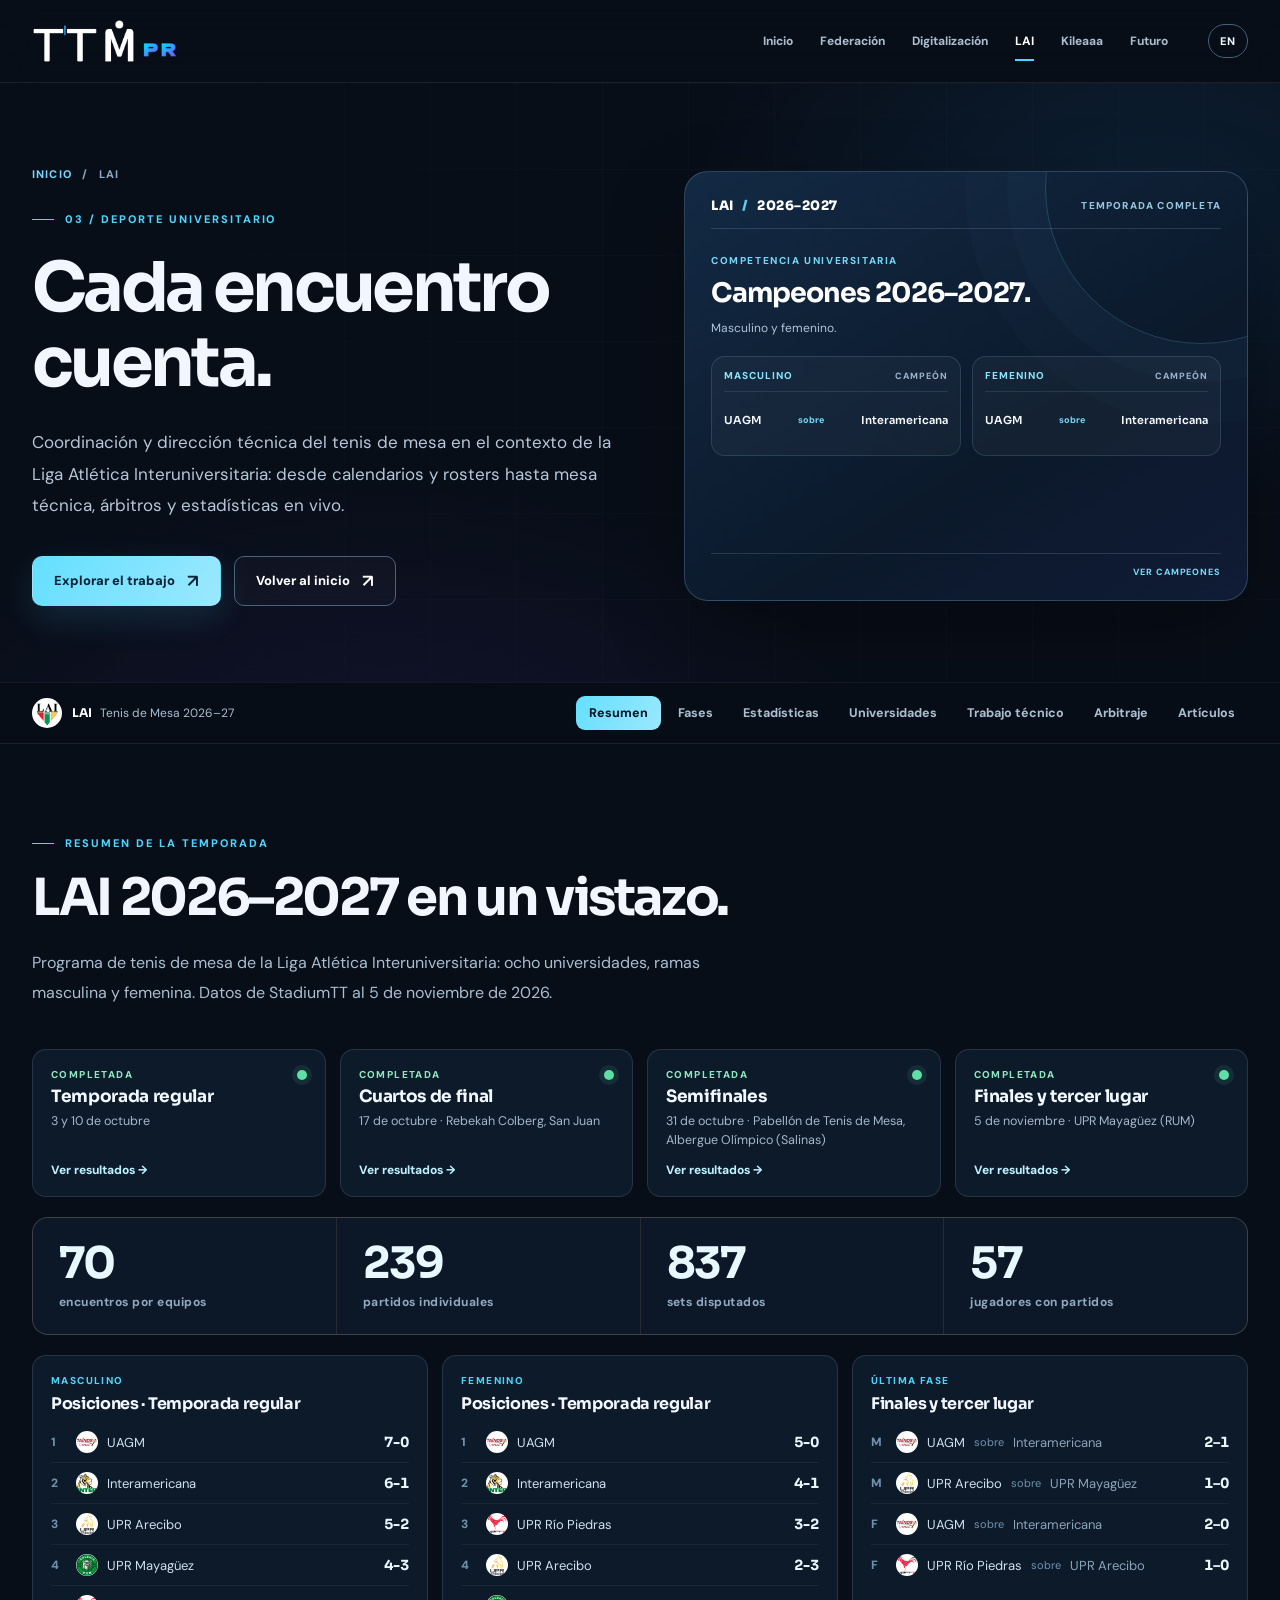
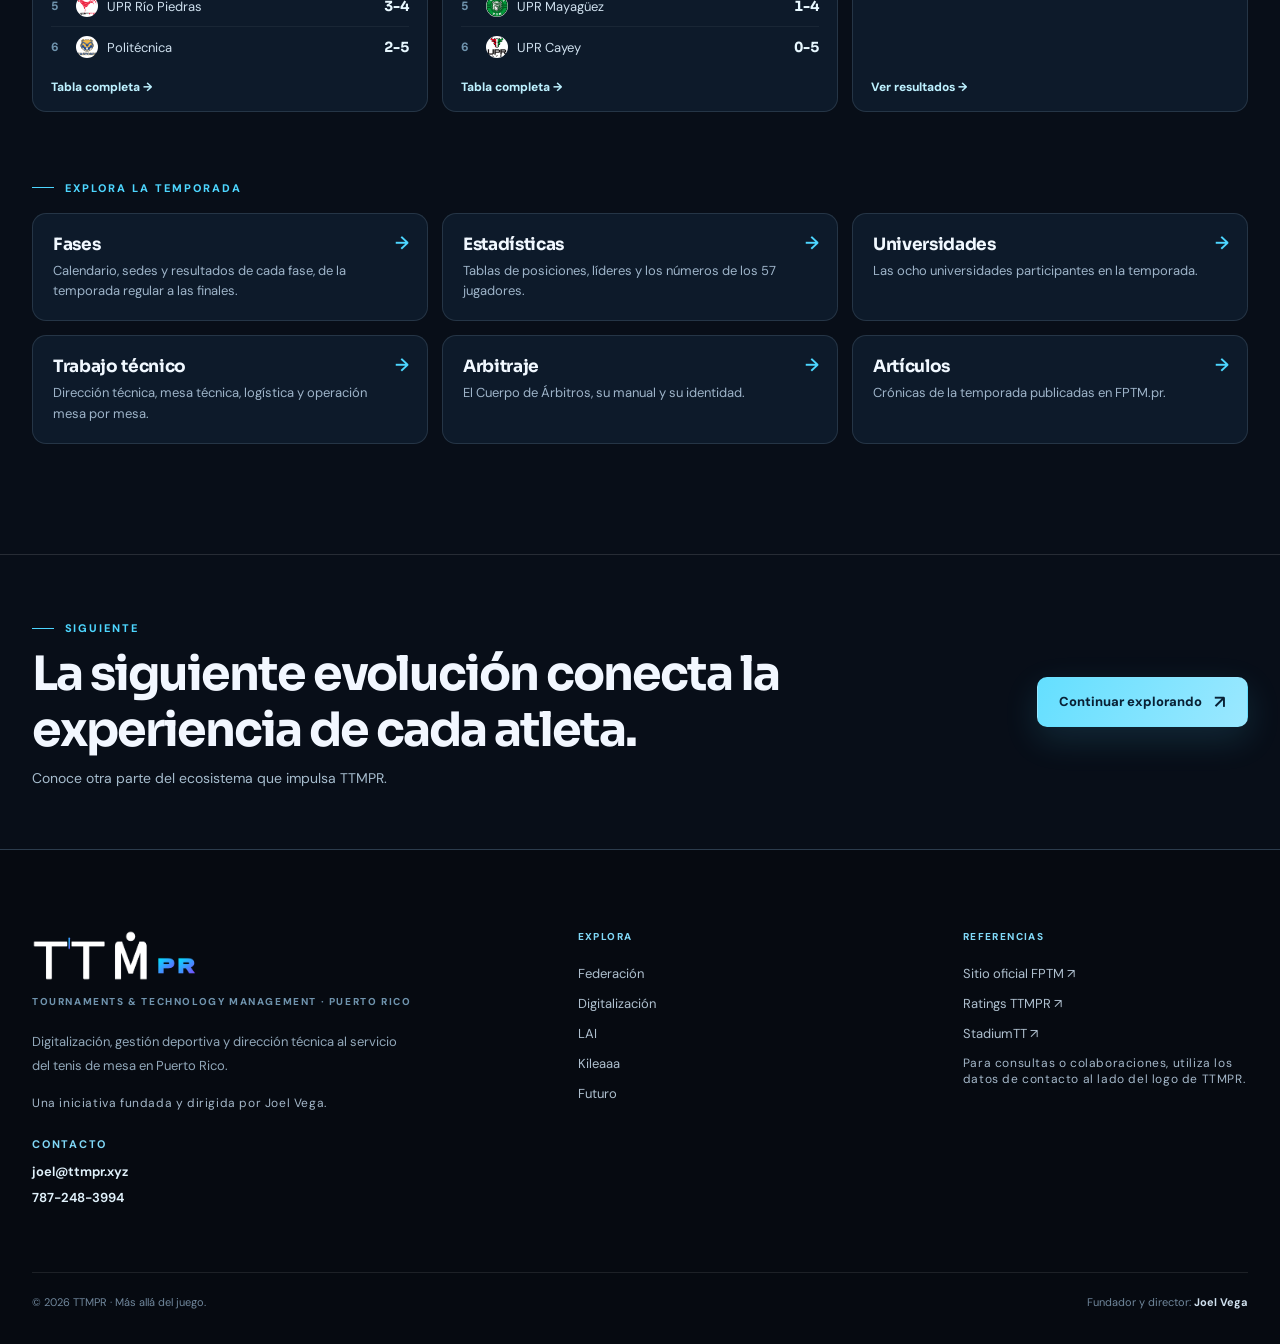
==== commit fa6d0040: "LAI: resultados por fase, desplegables hasta cada set La pestaña Fases muestra las cuatro fases como" ====
--- a/lai/index.html
+++ b/lai/index.html
@@ -35,29 +35,20 @@
 </div></section>
 </div>
 <div aria-labelledby="tab-fases" class="lai-panel" id="fases" role="tabpanel">
-<section class="section lai-phases-section"><div class="container">
-<div class="reveal"><div class="eyebrow"><span class="i18n" data-en="SEASON PHASES" data-es="FASES DE LA TEMPORADA">FASES DE LA TEMPORADA</span></div>
-<h2 class="i18n section-heading" data-en="From the regular season to the finals." data-es="De la temporada regular a las finales.">De la temporada regular a las finales.</h2>
-<p class="i18n intro" data-en="Every phase with its date, venue, and results. The status updates after each matchday." data-es="Cada fase con su fecha, su sede y sus resultados. El estado se actualiza con cada jornada.">Cada fase con su fecha, su sede y sus resultados. El estado se actualiza con cada jornada.</p></div>
-<ol class="lai-phase-track"><li class="lai-phase done"><span aria-hidden="true" class="lai-phase-dot"></span><div><small class="i18n" data-en="Completed" data-es="Completada">Completada</small><strong class="i18n" data-en="Regular season" data-es="Temporada regular">Temporada regular</strong><span class="i18n lai-phase-when" data-en="October 3 and 10" data-es="3 y 10 de octubre">3 y 10 de octubre</span><em class="i18n" data-en="43 team matches" data-es="43 encuentros">43 encuentros</em><a class="lai-phase-link" href="#resultados-regular"><span class="i18n" data-en="See results" data-es="Ver resultados">Ver resultados</span> <span aria-hidden="true">→</span></a></div></li><li class="lai-phase done"><span aria-hidden="true" class="lai-phase-dot"></span><div><small class="i18n" data-en="Completed" data-es="Completada">Completada</small><strong class="i18n" data-en="Quarterfinals" data-es="Cuartos de final">Cuartos de final</strong><span class="i18n lai-phase-when" data-en="October 17 · Rebekah Colberg, San Juan" data-es="17 de octubre · Rebekah Colberg, San Juan">17 de octubre · Rebekah Colberg, San Juan</span><em class="i18n" data-en="12 team matches" data-es="12 encuentros">12 encuentros</em><a class="lai-phase-link" href="#resultados-cuartos"><span class="i18n" data-en="See results" data-es="Ver resultados">Ver resultados</span> <span aria-hidden="true">→</span></a></div></li><li class="lai-phase done"><span aria-hidden="true" class="lai-phase-dot"></span><div><small class="i18n" data-en="Completed" data-es="Completada">Completada</small><strong class="i18n" data-en="Semifinals" data-es="Semifinales">Semifinales</strong><span class="i18n lai-phase-when" data-en="October 31 · Table Tennis Pavilion, Albergue Olímpico (Salinas)" data-es="31 de octubre · Pabellón de Tenis de Mesa, Albergue Olímpico (Salinas)">31 de octubre · Pabellón de Tenis de Mesa, Albergue Olímpico (Salinas)</span><em class="i18n" data-en="8 team matches" data-es="8 encuentros">8 encuentros</em><a class="lai-phase-link" href="#resultados-semifinales"><span class="i18n" data-en="See results" data-es="Ver resultados">Ver resultados</span> <span aria-hidden="true">→</span></a></div></li><li class="lai-phase done"><span aria-hidden="true" class="lai-phase-dot"></span><div><small class="i18n" data-en="Completed" data-es="Completada">Completada</small><strong class="i18n" data-en="Finals and third place" data-es="Finales y tercer lugar">Finales y tercer lugar</strong><span class="i18n lai-phase-when" data-en="November 5 · UPR Mayagüez (RUM)" data-es="5 de noviembre · UPR Mayagüez (RUM)">5 de noviembre · UPR Mayagüez (RUM)</span><em class="i18n" data-en="7 team matches" data-es="7 encuentros">7 encuentros</em><a class="lai-phase-link" href="#resultados-finales"><span class="i18n" data-en="See results" data-es="Ver resultados">Ver resultados</span> <span aria-hidden="true">→</span></a></div></li></ol>
-</div></section>
 <section class="section pale" id="calendario-lai"><div class="container">
 <div class="reveal"><div class="eyebrow dark"><span class="i18n" data-en="2026–2027 SEASON" data-es="TEMPORADA 2026–2027">TEMPORADA 2026–2027</span></div>
 <h2 class="i18n section-heading" data-en="Season complete." data-es="Temporada completada.">Temporada completada.</h2>
 <p class="i18n intro" data-en="The finals were played on November 5, 2026, at UPR Mayagüez (RUM)." data-es="Las finales se jugaron el 5 de noviembre de 2026 en UPR Mayagüez (RUM).">Las finales se jugaron el 5 de noviembre de 2026 en UPR Mayagüez (RUM).</p></div>
 <div class="lai-overview-grid lai-champions-grid"><article class="lai-card lai-champions" data-branch="M"><header><span class="i18n stats-branch" data-en="Men" data-es="Masculino">Masculino</span><h3 class="i18n" data-en="2026–2027 champions" data-es="Campeones 2026–2027">Campeones 2026–2027</h3></header><ol class="lai-mini-list"><li><small class="i18n" data-en="Champion" data-es="Campeón">Campeón</small><span class="stats-team"><img alt="" height="22" loading="lazy" onerror="this.onerror=null;this.src='../assets/universidades/fallback-uagm.svg'" src="../assets/universidades/uagm.png" width="22"/><span>UAGM</span></span></li><li><small class="i18n" data-en="Runner-up" data-es="Subcampeón">Subcampeón</small><span class="stats-team"><img alt="" height="22" loading="lazy" onerror="this.onerror=null;this.src='../assets/universidades/fallback-interamericana.svg'" src="../assets/universidades/interamericana.png" width="22"/><span>Interamericana</span></span></li><li><small class="i18n" data-en="Third place" data-es="Tercer lugar">Tercer lugar</small><span class="stats-team"><img alt="" height="22" loading="lazy" onerror="this.onerror=null;this.src='../assets/universidades/fallback-upr-arecibo.svg'" src="../assets/universidades/upr-arecibo.png" width="22"/><span>UPR Arecibo</span></span></li><li><small class="i18n" data-en="MVP" data-es="Jugador más valioso">Jugador más valioso</small><span class="stats-team"><img alt="" height="22" loading="lazy" onerror="this.onerror=null;this.src='../assets/universidades/fallback-uagm.svg'" src="../assets/universidades/uagm.png" width="22"/><span>Jabdiel Torres</span></span></li></ol></article><article class="lai-card lai-champions" data-branch="F"><header><span class="i18n stats-branch" data-en="Women" data-es="Femenino">Femenino</span><h3 class="i18n" data-en="2026–2027 champions" data-es="Campeones 2026–2027">Campeones 2026–2027</h3></header><ol class="lai-mini-list"><li><small class="i18n" data-en="Champion" data-es="Campeón">Campeón</small><span class="stats-team"><img alt="" height="22" loading="lazy" onerror="this.onerror=null;this.src='../assets/universidades/fallback-uagm.svg'" src="../assets/universidades/uagm.png" width="22"/><span>UAGM</span></span></li><li><small class="i18n" data-en="Runner-up" data-es="Subcampeón">Subcampeón</small><span class="stats-team"><img alt="" height="22" loading="lazy" onerror="this.onerror=null;this.src='../assets/universidades/fallback-interamericana.svg'" src="../assets/universidades/interamericana.png" width="22"/><span>Interamericana</span></span></li><li><small class="i18n" data-en="Third place" data-es="Tercer lugar">Tercer lugar</small><span class="stats-team"><img alt="" height="22" loading="lazy" onerror="this.onerror=null;this.src='../assets/universidades/fallback-upr-rio-piedras.svg'" src="../assets/universidades/upr-rio-piedras.png" width="22"/><span>UPR Río Piedras</span></span></li><li><small class="i18n" data-en="MVP" data-es="Jugadora más valiosa">Jugadora más valiosa</small><span class="stats-team"><img alt="" height="22" loading="lazy" onerror="this.onerror=null;this.src='../assets/universidades/fallback-uagm.svg'" src="../assets/universidades/uagm.png" width="22"/><span>Alondra Rodríguez</span></span></li></ol></article></div>
 </div></section>
-<section class="section alt" id="resultados-lai"><div class="container">
-<div class="lai-section-title-row"><div><div class="reveal"><div class="eyebrow"><span class="i18n" data-en="RESULTS" data-es="RESULTADOS">RESULTADOS</span></div>
-<h2 class="i18n section-heading" data-en="Season results." data-es="Resultados de la temporada.">Resultados de la temporada.</h2>
-<p class="i18n intro" data-en="Postseason and regular season, with every singles match. Certified StadiumTT data as of November 5, 2026." data-es="Postemporada y temporada regular, con cada partido individual. Datos certificados en StadiumTT al 5 de noviembre de 2026.">Postemporada y temporada regular, con cada partido individual. Datos certificados en StadiumTT al 5 de noviembre de 2026.</p></div></div>
-<div aria-label="Filtrar resultados" class="lai-filter" role="group"><button aria-pressed="true" class="active" data-lai-filter="all" type="button"><span class="i18n" data-en="All" data-es="Todas">Todas</span></button><button aria-pressed="false" data-lai-filter="M" type="button"><span class="i18n" data-en="Men" data-es="Masculino">Masculino</span></button><button aria-pressed="false" data-lai-filter="F" type="button"><span class="i18n" data-en="Women" data-es="Femenino">Femenino</span></button></div></div>
-<div class="lai-round" id="resultados-finales"><div class="lai-round-head"><h3 class="i18n" data-en="Finals and third place" data-es="Finales y tercer lugar">Finales y tercer lugar</h3><span class="i18n" data-en="November 5, 2026 · UPR Mayagüez (RUM)" data-es="5 de noviembre de 2026 · UPR Mayagüez (RUM)">5 de noviembre de 2026 · UPR Mayagüez (RUM)</span></div><div class="lai-results-grid"><div class="lai-results-head"><span><span class="i18n" data-en="Division" data-es="Rama">Rama</span></span><span><span class="i18n" data-en="Advancing team" data-es="Equipo clasificado">Equipo clasificado</span></span><span><span class="i18n" data-en="Matches" data-es="Encuentros">Encuentros</span></span><span><span class="i18n" data-en="Series" data-es="Serie">Serie</span></span></div><div class="lai-result" data-branch="M"><span class="lai-result-division">M</span><div class="lai-result-teams"><small class="i18n lai-result-round" data-en="Final" data-es="Final">Final</small><div class="lai-result-team-line"><img alt="UAGM" height="22" loading="lazy" onerror="this.onerror=null;this.src='../assets/universidades/fallback-uagm.svg'" src="../assets/universidades/uagm.png" width="22"/><strong>UAGM</strong></div><div class="lai-result-team-line"><small><span class="i18n" data-en="over" data-es="sobre">sobre</span></small><img alt="Interamericana" height="22" loading="lazy" onerror="this.onerror=null;this.src='../assets/universidades/fallback-interamericana.svg'" src="../assets/universidades/interamericana.png" width="22"/><span>Interamericana</span></div></div><div class="lai-result-games"><span>J1 <b>3–2</b></span><span>J2 <b>2–3</b></span><span>J3 <b>3–2</b></span></div><strong class="lai-result-series">2–1</strong></div><div class="lai-result" data-branch="M"><span class="lai-result-division">M</span><div class="lai-result-teams"><small class="i18n lai-result-round" data-en="Third place" data-es="Tercer lugar">Tercer lugar</small><div class="lai-result-team-line"><img alt="UPR Arecibo" height="22" loading="lazy" onerror="this.onerror=null;this.src='../assets/universidades/fallback-upr-arecibo.svg'" src="../assets/universidades/upr-arecibo.png" width="22"/><strong>UPR Arecibo</strong></div><div class="lai-result-team-line"><small><span class="i18n" data-en="over" data-es="sobre">sobre</span></small><img alt="UPR Mayagüez" height="22" loading="lazy" onerror="this.onerror=null;this.src='../assets/universidades/fallback-upr-mayaguez.svg'" src="../assets/universidades/upr-mayaguez.png" width="22"/><span>UPR Mayagüez</span></div></div><div class="lai-result-games"><span>J1 <b>3–0</b></span></div><strong class="lai-result-series">1–0</strong></div><div class="lai-result" data-branch="F"><span class="lai-result-division">F</span><div class="lai-result-teams"><small class="i18n lai-result-round" data-en="Final" data-es="Final">Final</small><div class="lai-result-team-line"><img alt="UAGM" height="22" loading="lazy" onerror="this.onerror=null;this.src='../assets/universidades/fallback-uagm.svg'" src="../assets/universidades/uagm.png" width="22"/><strong>UAGM</strong></div><div class="lai-result-team-line"><small><span class="i18n" data-en="over" data-es="sobre">sobre</span></small><img alt="Interamericana" height="22" loading="lazy" onerror="this.onerror=null;this.src='../assets/universidades/fallback-interamericana.svg'" src="../assets/universidades/interamericana.png" width="22"/><span>Interamericana</span></div></div><div class="lai-result-games"><span>J1 <b>3–0</b></span><span>J2 <b>3–0</b></span></div><strong class="lai-result-series">2–0</strong></div><div class="lai-result" data-branch="F"><span class="lai-result-division">F</span><div class="lai-result-teams"><small class="i18n lai-result-round" data-en="Third place" data-es="Tercer lugar">Tercer lugar</small><div class="lai-result-team-line"><img alt="UPR Río Piedras" height="22" loading="lazy" onerror="this.onerror=null;this.src='../assets/universidades/fallback-upr-rio-piedras.svg'" src="../assets/universidades/upr-rio-piedras.png" width="22"/><strong>UPR Río Piedras</strong></div><div class="lai-result-team-line"><small><span class="i18n" data-en="over" data-es="sobre">sobre</span></small><img alt="UPR Arecibo" height="22" loading="lazy" onerror="this.onerror=null;this.src='../assets/universidades/fallback-upr-arecibo.svg'" src="../assets/universidades/upr-arecibo.png" width="22"/><span>UPR Arecibo</span></div></div><div class="lai-result-games"><span>J1 <b>3–1</b></span></div><strong class="lai-result-series">1–0</strong></div></div><p class="i18n lai-source-note" data-en="G = game of the series (best of three). The Series column shows series wins." data-es="J = encuentro de la serie (al mejor de tres). La columna Serie indica victorias por serie.">J = encuentro de la serie (al mejor de tres). La columna Serie indica victorias por serie.</p><a class="button outline" href="https://fptm.pr/noticias/uagm-campeon-masculino-femenino-lai-tenis-mesa-2026-2027" rel="noopener noreferrer" target="_blank"><span class="i18n" data-en="Read the recap: finals and third place" data-es="Leer crónica: finales y tercer lugar">Leer crónica: finales y tercer lugar</span> <span aria-hidden="true" class="arrow">↗</span></a></div>
-<div class="lai-round" id="resultados-semifinales"><div class="lai-round-head"><h3 class="i18n" data-en="Semifinals" data-es="Semifinales">Semifinales</h3><span class="i18n" data-en="October 31, 2026 · Table Tennis Pavilion, Albergue Olímpico (Salinas)" data-es="31 de octubre de 2026 · Pabellón de Tenis de Mesa, Albergue Olímpico (Salinas)">31 de octubre de 2026 · Pabellón de Tenis de Mesa, Albergue Olímpico (Salinas)</span></div><div class="lai-results-grid"><div class="lai-results-head"><span><span class="i18n" data-en="Division" data-es="Rama">Rama</span></span><span><span class="i18n" data-en="Advancing team" data-es="Equipo clasificado">Equipo clasificado</span></span><span><span class="i18n" data-en="Matches" data-es="Encuentros">Encuentros</span></span><span><span class="i18n" data-en="Series" data-es="Serie">Serie</span></span></div><div class="lai-result" data-branch="M"><span class="lai-result-division">M</span><div class="lai-result-teams"><div class="lai-result-team-line"><img alt="UAGM" height="22" loading="lazy" onerror="this.onerror=null;this.src='../assets/universidades/fallback-uagm.svg'" src="../assets/universidades/uagm.png" width="22"/><strong>UAGM</strong></div><div class="lai-result-team-line"><small><span class="i18n" data-en="over" data-es="sobre">sobre</span></small><img alt="UPR Mayagüez" height="22" loading="lazy" onerror="this.onerror=null;this.src='../assets/universidades/fallback-upr-mayaguez.svg'" src="../assets/universidades/upr-mayaguez.png" width="22"/><span>UPR Mayagüez</span></div></div><div class="lai-result-games"><span>J1 <b>3–0</b></span><span>J2 <b>3–1</b></span></div><strong class="lai-result-series">2–0</strong></div><div class="lai-result" data-branch="M"><span class="lai-result-division">M</span><div class="lai-result-teams"><div class="lai-result-team-line"><img alt="Interamericana" height="22" loading="lazy" onerror="this.onerror=null;this.src='../assets/universidades/fallback-interamericana.svg'" src="../assets/universidades/interamericana.png" width="22"/><strong>Interamericana</strong></div><div class="lai-result-team-line"><small><span class="i18n" data-en="over" data-es="sobre">sobre</span></small><img alt="UPR Arecibo" height="22" loading="lazy" onerror="this.onerror=null;this.src='../assets/universidades/fallback-upr-arecibo.svg'" src="../assets/universidades/upr-arecibo.png" width="22"/><span>UPR Arecibo</span></div></div><div class="lai-result-games"><span>J1 <b>3–0</b></span><span>J2 <b>3–1</b></span></div><strong class="lai-result-series">2–0</strong></div><div class="lai-result" data-branch="F"><span class="lai-result-division">F</span><div class="lai-result-teams"><div class="lai-result-team-line"><img alt="UAGM" height="22" loading="lazy" onerror="this.onerror=null;this.src='../assets/universidades/fallback-uagm.svg'" src="../assets/universidades/uagm.png" width="22"/><strong>UAGM</strong></div><div class="lai-result-team-line"><small><span class="i18n" data-en="over" data-es="sobre">sobre</span></small><img alt="UPR Arecibo" height="22" loading="lazy" onerror="this.onerror=null;this.src='../assets/universidades/fallback-upr-arecibo.svg'" src="../assets/universidades/upr-arecibo.png" width="22"/><span>UPR Arecibo</span></div></div><div class="lai-result-games"><span>J1 <b>3–0</b></span><span>J2 <b>3–0</b></span></div><strong class="lai-result-series">2–0</strong></div><div class="lai-result" data-branch="F"><span class="lai-result-division">F</span><div class="lai-result-teams"><div class="lai-result-team-line"><img alt="Interamericana" height="22" loading="lazy" onerror="this.onerror=null;this.src='../assets/universidades/fallback-interamericana.svg'" src="../assets/universidades/interamericana.png" width="22"/><strong>Interamericana</strong></div><div class="lai-result-team-line"><small><span class="i18n" data-en="over" data-es="sobre">sobre</span></small><img alt="UPR Río Piedras" height="22" loading="lazy" onerror="this.onerror=null;this.src='../assets/universidades/fallback-upr-rio-piedras.svg'" src="../assets/universidades/upr-rio-piedras.png" width="22"/><span>UPR Río Piedras</span></div></div><div class="lai-result-games"><span>J1 <b>3–0</b></span><span>J2 <b>3–1</b></span></div><strong class="lai-result-series">2–0</strong></div></div><p class="i18n lai-source-note" data-en="G = game of the series (best of three). The Series column shows series wins." data-es="J = encuentro de la serie (al mejor de tres). La columna Serie indica victorias por serie.">J = encuentro de la serie (al mejor de tres). La columna Serie indica victorias por serie.</p><a class="button outline" href="https://fptm.pr/noticias/lai-tenis-de-mesa-2026-2027-semifinales-gran-final" rel="noopener noreferrer" target="_blank"><span class="i18n" data-en="Read the recap: semifinals" data-es="Leer crónica: semifinales">Leer crónica: semifinales</span> <span aria-hidden="true" class="arrow">↗</span></a></div>
-<div class="lai-round" id="resultados-cuartos"><div class="lai-round-head"><h3 class="i18n" data-en="Quarterfinals" data-es="Cuartos de final">Cuartos de final</h3><span class="i18n" data-en="October 17, 2026 · Rebekah Colberg, San Juan" data-es="17 de octubre de 2026 · Rebekah Colberg, San Juan">17 de octubre de 2026 · Rebekah Colberg, San Juan</span></div><div class="lai-results-grid"><div class="lai-results-head"><span><span class="i18n" data-en="Division" data-es="Rama">Rama</span></span><span><span class="i18n" data-en="Advancing team" data-es="Equipo clasificado">Equipo clasificado</span></span><span><span class="i18n" data-en="Matches" data-es="Encuentros">Encuentros</span></span><span><span class="i18n" data-en="Series" data-es="Serie">Serie</span></span></div><div class="lai-result" data-branch="M"><span class="lai-result-division">M</span><div class="lai-result-teams"><div class="lai-result-team-line"><img alt="UAGM" height="22" loading="lazy" onerror="this.onerror=null;this.src='../assets/universidades/fallback-uagm.svg'" src="../assets/universidades/uagm.png" width="22"/><strong>UAGM</strong></div><div class="lai-result-team-line"><small><span class="i18n" data-en="over" data-es="sobre">sobre</span></small><img alt="UPR Cayey" height="22" loading="lazy" onerror="this.onerror=null;this.src='../assets/universidades/fallback-upr-cayey.svg'" src="../assets/universidades/upr-cayey.png" width="22"/><span>UPR Cayey</span></div></div><div class="lai-result-games"><span>J1 <b>3–0</b></span><span>J2 <b>3–0</b></span></div><strong class="lai-result-series">2–0</strong></div><div class="lai-result" data-branch="M"><span class="lai-result-division">M</span><div class="lai-result-teams"><div class="lai-result-team-line"><img alt="Interamericana" height="22" loading="lazy" onerror="this.onerror=null;this.src='../assets/universidades/fallback-interamericana.svg'" src="../assets/universidades/interamericana.png" width="22"/><strong>Interamericana</strong></div><div class="lai-result-team-line"><small><span class="i18n" data-en="over" data-es="sobre">sobre</span></small><img alt="Católica" height="22" loading="lazy" onerror="this.onerror=null;this.src='../assets/universidades/fallback-catolica.svg'" src="../assets/universidades/catolica.png" width="22"/><span>Católica</span></div></div><div class="lai-result-games"><span>J1 <b>3–0</b></span><span>J2 <b>3–0</b></span></div><strong class="lai-result-series">2–0</strong></div><div class="lai-result" data-branch="M"><span class="lai-result-division">M</span><div class="lai-result-teams"><div class="lai-result-team-line"><img alt="UPR Arecibo" height="22" loading="lazy" onerror="this.onerror=null;this.src='../assets/universidades/fallback-upr-arecibo.svg'" src="../assets/universidades/upr-arecibo.png" width="22"/><strong>UPR Arecibo</strong></div><div class="lai-result-team-line"><small><span class="i18n" data-en="over" data-es="sobre">sobre</span></small><img alt="Politécnica" height="22" loading="lazy" onerror="this.onerror=null;this.src='../assets/universidades/fallback-politecnica.svg'" src="../assets/universidades/politecnica.png" width="22"/><span>Politécnica</span></div></div><div class="lai-result-games"><span>J1 <b>3–0</b></span><span>J2 <b>3–1</b></span></div><strong class="lai-result-series">2–0</strong></div><div class="lai-result" data-branch="M"><span class="lai-result-division">M</span><div class="lai-result-teams"><div class="lai-result-team-line"><img alt="UPR Mayagüez" height="22" loading="lazy" onerror="this.onerror=null;this.src='../assets/universidades/fallback-upr-mayaguez.svg'" src="../assets/universidades/upr-mayaguez.png" width="22"/><strong>UPR Mayagüez</strong></div><div class="lai-result-team-line"><small><span class="i18n" data-en="over" data-es="sobre">sobre</span></small><img alt="UPR Río Piedras" height="22" loading="lazy" onerror="this.onerror=null;this.src='../assets/universidades/fallback-upr-rio-piedras.svg'" src="../assets/universidades/upr-rio-piedras.png" width="22"/><span>UPR Río Piedras</span></div></div><div class="lai-result-games"><span>J1 <b>3–2</b></span><span>J2 <b>3–2</b></span></div><strong class="lai-result-series">2–0</strong></div><div class="lai-result" data-branch="F"><span class="lai-result-division">F</span><div class="lai-result-teams"><div class="lai-result-team-line"><img alt="UPR Río Piedras" height="22" loading="lazy" onerror="this.onerror=null;this.src='../assets/universidades/fallback-upr-rio-piedras.svg'" src="../assets/universidades/upr-rio-piedras.png" width="22"/><strong>UPR Río Piedras</strong></div><div class="lai-result-team-line"><small><span class="i18n" data-en="over" data-es="sobre">sobre</span></small><img alt="UPR Cayey" height="22" loading="lazy" onerror="this.onerror=null;this.src='../assets/universidades/fallback-upr-cayey.svg'" src="../assets/universidades/upr-cayey.png" width="22"/><span>UPR Cayey</span></div></div><div class="lai-result-games"><span>J1 <b>3–0</b></span><span>J2 <b>3–0</b></span></div><strong class="lai-result-series">2–0</strong></div><div class="lai-result" data-branch="F"><span class="lai-result-division">F</span><div class="lai-result-teams"><div class="lai-result-team-line"><img alt="UPR Arecibo" height="22" loading="lazy" onerror="this.onerror=null;this.src='../assets/universidades/fallback-upr-arecibo.svg'" src="../assets/universidades/upr-arecibo.png" width="22"/><strong>UPR Arecibo</strong></div><div class="lai-result-team-line"><small><span class="i18n" data-en="over" data-es="sobre">sobre</span></small><img alt="UPR Mayagüez" height="22" loading="lazy" onerror="this.onerror=null;this.src='../assets/universidades/fallback-upr-mayaguez.svg'" src="../assets/universidades/upr-mayaguez.png" width="22"/><span>UPR Mayagüez</span></div></div><div class="lai-result-games"><span>J1 <b>3–0</b></span><span>J2 <b>3–1</b></span></div><strong class="lai-result-series">2–0</strong></div></div><p class="i18n lai-source-note" data-en="G = game of the series (best of three). The Series column shows series wins." data-es="J = encuentro de la serie (al mejor de tres). La columna Serie indica victorias por serie.">J = encuentro de la serie (al mejor de tres). La columna Serie indica victorias por serie.</p><a class="button outline" href="https://fptm.pr/noticias/lai-tenis-de-mesa-2026-2027-cuartos-de-final" rel="noopener noreferrer" target="_blank"><span class="i18n" data-en="Read the recap: quarterfinals" data-es="Leer crónica: cuartos de final">Leer crónica: cuartos de final</span> <span aria-hidden="true" class="arrow">↗</span></a></div>
-<div class="lai-round" id="resultados-regular"><div class="lai-round-head"><h3 class="i18n" data-en="Regular season" data-es="Temporada regular">Temporada regular</h3><span class="i18n" data-en="October 3 and 10, 2026 · 43 team matches" data-es="3 y 10 de octubre de 2026 · 43 encuentros">3 y 10 de octubre de 2026 · 43 encuentros</span></div><details class="stats-details lai-day"><summary><span class="i18n" data-en="Saturday, October 3 · 22 team matches" data-es="Sábado 3 de octubre · 22 encuentros">Sábado 3 de octubre · 22 encuentros</span></summary><div class="stats-day"><div class="stats-matches"><article class="stats-match" data-branch="M"><header><span>M · 09:00</span></header><div class="stats-match-score"><span class="win"><span class="stats-team"><img alt="" height="22" loading="lazy" onerror="this.onerror=null;this.src='../assets/universidades/fallback-uagm.svg'" src="../assets/universidades/uagm.png" width="22"/><span>UAGM</span></span></span><b>3–0</b><span class=""><span class="stats-team"><img alt="" height="22" loading="lazy" onerror="this.onerror=null;this.src='../assets/universidades/fallback-upr-cayey.svg'" src="../assets/universidades/upr-cayey.png" width="22"/><span>UPR Cayey</span></span></span></div><ol><li><span class="win">Ramón C. Vila Mena</span><b>3–0</b><span class="">Denyel J. Reyes Torres</span></li><li><span class="win">José M. Nieves Burgos</span><b>3–0</b><span class="">James E. Lopez Correa</span></li><li><span class="win">Yadier A. López Vélez</span><b>3–0</b><span class="">Ricardo J. Martinez Rodriguez</span></li></ol></article><article class="stats-match" data-branch="M"><header><span>M · 09:00</span></header><div class="stats-match-score"><span class="win"><span class="stats-team"><img alt="" height="22" loading="lazy" onerror="this.onerror=null;this.src='../assets/universidades/fallback-interamericana.svg'" src="../assets/universidades/interamericana.png" width="22"/><span>Interamericana</span></span></span><b>3–0</b><span class=""><span class="stats-team"><img alt="" height="22" loading="lazy" onerror="this.onerror=null;this.src='../assets/universidades/fallback-upr-mayaguez.svg'" src="../assets/universidades/upr-mayaguez.png" width="22"/><span>UPR Mayagüez</span></span></span></div><ol><li><span class="win">Jerall Montijo Rivera</span><b>3–0</b><span class="">Giovanni F. Centeno Flores</span></li><li><span class="win">Brian A. Mena Sigler</span><b>3–0</b><span class="">Eliam Dávila Santiago</span></li><li><span class="win">Oscar A. Birriel Rivera</span><b>3–0</b><span class="">Andrew Y. Rivera González</span></li></ol></article><article class="stats-match" data-branch="M"><header><span>M · 09:00</span></header><div class="stats-match-score"><span class="win"><span class="stats-team"><img alt="" height="22" loading="lazy" onerror="this.onerror=null;this.src='../assets/universidades/fallback-upr-arecibo.svg'" src="../assets/universidades/upr-arecibo.png" width="22"/><span>UPR Arecibo</span></span></span><b>3–1</b><span class=""><span class="stats-team"><img alt="" height="22" loading="lazy" onerror="this.onerror=null;this.src='../assets/universidades/fallback-upr-rio-piedras.svg'" src="../assets/universidades/upr-rio-piedras.png" width="22"/><span>UPR Río Piedras</span></span></span></div><ol><li><span class="win">Eduardo Darley Mejía</span><b>3–1</b><span class="">Sebastian Cruz Ruiz</span></li><li><span class="">Dylan Ruperto Colón</span><b>1–3</b><span class="win">Eduardo Sánchez Cardona</span></li><li><span class="win">Yamil Castellano Díaz</span><b>3–0</b><span class="">José Méndez Vargas</span></li><li><span class="win">Eduardo Darley Mejía</span><b>3–1</b><span class="">Eduardo Sánchez Cardona</span></li></ol></article><article class="stats-match" data-branch="M"><header><span>M · 10:30</span></header><div class="stats-match-score"><span class="win"><span class="stats-team"><img alt="" height="22" loading="lazy" onerror="this.onerror=null;this.src='../assets/universidades/fallback-politecnica.svg'" src="../assets/universidades/politecnica.png" width="22"/><span>Politécnica</span></span></span><b>3–0</b><span class=""><span class="stats-team"><img alt="" height="22" loading="lazy" onerror="this.onerror=null;this.src='../assets/universidades/fallback-upr-cayey.svg'" src="../assets/universidades/upr-cayey.png" width="22"/><span>UPR Cayey</span></span></span></div><ol><li><span class="win">Abel López Carbó</span><b>3–0</b><span class="">Denyel J. Reyes Torres</span></li><li><span class="win">Christian Marrero Negrón</span><b>3–0</b><span class="">Ian M. Rivera Cordero</span></li><li><span class="win">Francisco Mejías Puente</span><b>3–0</b><span class="">James E. Lopez Correa</span></li></ol></article><article class="stats-match" data-branch="M"><header><span>M · 10:30</span></header><div class="stats-match-score"><span class="win"><span class="stats-team"><img alt="" height="22" loading="lazy" onerror="this.onerror=null;this.src='../assets/universidades/fallback-uagm.svg'" src="../assets/universidades/uagm.png" width="22"/><span>UAGM</span></span></span><b>3–0</b><span class=""><span class="stats-team"><img alt="" height="22" loading="lazy" onerror="this.onerror=null;this.src='../assets/universidades/fallback-upr-arecibo.svg'" src="../assets/universidades/upr-arecibo.png" width="22"/><span>UPR Arecibo</span></span></span></div><ol><li><span class="win">Ramón C. Vila Mena</span><b>3–0</b><span class="">Dylan Ruperto Colón</span></li><li><span class="win">Jabdiel J. Torres Rivera</span><b>3–0</b><span class="">Eduardo Darley Mejía</span></li><li><span class="win">José M. Nieves Burgos</span><b>3–1</b><span class="">Yamil Castellano Díaz</span></li></ol></article><article class="stats-match" data-branch="M"><header><span>M · 10:30</span></header><div class="stats-match-score"><span class="win"><span class="stats-team"><img alt="" height="22" loading="lazy" onerror="this.onerror=null;this.src='../assets/universidades/fallback-interamericana.svg'" src="../assets/universidades/interamericana.png" width="22"/><span>Interamericana</span></span></span><b>3–0</b><span class=""><span class="stats-team"><img alt="" height="22" loading="lazy" onerror="this.onerror=null;this.src='../assets/universidades/fallback-catolica.svg'" src="../assets/universidades/catolica.png" width="22"/><span>Católica</span></span></span></div><ol><li><span class="win">Brian A. Mena Sigler</span><b>3–0</b><span class="">Johan L. Rosario Ocasio</span></li><li><span class="win">Oscar A. Birriel Rivera</span><b>3–0</b><span class="">Ayram Santiago Godreau</span></li><li><span class="win">Jerall Montijo Rivera</span><b>3–0</b><span class="">Sebastián Rodríguez Rubero</span></li></ol></article><article class="stats-match" data-branch="M"><header><span>M · 12:30</span></header><div class="stats-match-score"><span class="win"><span class="stats-team"><img alt="" height="22" loading="lazy" onerror="this.onerror=null;this.src='../assets/universidades/fallback-upr-arecibo.svg'" src="../assets/universidades/upr-arecibo.png" width="22"/><span>UPR Arecibo</span></span></span><b>3–0</b><span class=""><span class="stats-team"><img alt="" height="22" loading="lazy" onerror="this.onerror=null;this.src='../assets/universidades/fallback-catolica.svg'" src="../assets/universidades/catolica.png" width="22"/><span>Católica</span></span></span></div><ol><li><span class="win">Yamil Castellano Díaz</span><b>3–1</b><span class="">Ayram Santiago Godreau</span></li><li><span class="win">Eduardo Darley Mejía</span><b>3–0</b><span class="">Johan L. Rosario Ocasio</span></li><li><span class="win">Rodrigo Marrero Marrero</span><b>3–0</b><span class="">Ángel G. Cintrón Rodríguez</span></li></ol></article><article class="stats-match" data-branch="M"><header><span>M · 12:30</span></header><div class="stats-match-score"><span class="win"><span class="stats-team"><img alt="" height="22" loading="lazy" onerror="this.onerror=null;this.src='../assets/universidades/fallback-upr-mayaguez.svg'" src="../assets/universidades/upr-mayaguez.png" width="22"/><span>UPR Mayagüez</span></span></span><b>3–0</b><span class=""><span class="stats-team"><img alt="" height="22" loading="lazy" onerror="this.onerror=null;this.src='../assets/universidades/fallback-upr-rio-piedras.svg'" src="../assets/universidades/upr-rio-piedras.png" width="22"/><span>UPR Río Piedras</span></span></span></div><ol><li><span class="win">Eliam Dávila Santiago</span><b>3–0</b><span class="">Sebastian Cruz Ruiz</span></li><li><span class="win">Giovanni F. Centeno Flores</span><b>3–2</b><span class="">Eduardo Sánchez Cardona</span></li><li><span class="win">Andrew Y. Rivera González</span><b>3–1</b><span class="">Sergio Silva Vélez</span></li></ol></article><article class="stats-match" data-branch="M"><header><span>M · 12:30</span></header><div class="stats-match-score"><span class="win"><span class="stats-team"><img alt="" height="22" loading="lazy" onerror="this.onerror=null;this.src='../assets/universidades/fallback-interamericana.svg'" src="../assets/universidades/interamericana.png" width="22"/><span>Interamericana</span></span></span><b>3–0</b><span class=""><span class="stats-team"><img alt="" height="22" loading="lazy" onerror="this.onerror=null;this.src='../assets/universidades/fallback-upr-cayey.svg'" src="../assets/universidades/upr-cayey.png" width="22"/><span>UPR Cayey</span></span></span></div><ol><li><span class="win">Oscar A. Birriel Rivera</span><b>3–0</b><span class="">Denyel J. Reyes Torres</span></li><li><span class="win">Jerall Montijo Rivera</span><b>3–0</b><span class="">Ian M. Rivera Cordero</span></li><li><span class="win">Brian A. Mena Sigler</span><b>3–0</b><span class="">Ricardo J. Martinez Rodriguez</span></li></ol></article><article class="stats-match" data-branch="M"><header><span>M · 12:30</span></header><div class="stats-match-score"><span class="win"><span class="stats-team"><img alt="" height="22" loading="lazy" onerror="this.onerror=null;this.src='../assets/universidades/fallback-uagm.svg'" src="../assets/universidades/uagm.png" width="22"/><span>UAGM</span></span></span><b>3–0</b><span class=""><span class="stats-team"><img alt="" height="22" loading="lazy" onerror="this.onerror=null;this.src='../assets/universidades/fallback-politecnica.svg'" src="../assets/universidades/politecnica.png" width="22"/><span>Politécnica</span></span></span></div><ol><li><span class="win">Yadier A. López Vélez</span><b>3–0</b><span class="">Christian Marrero Negrón</span></li><li><span class="win">Jabdiel J. Torres Rivera</span><b>3–0</b><span class="">Abel López Carbó</span></li><li><span class="win">José M. Nieves Burgos</span><b>3–0</b><span class="">Pedro Díaz Rivera</span></li></ol></article><article class="stats-match" data-branch="M"><header><span>M · 14:00</span></header><div class="stats-match-score"><span class="win"><span class="stats-team"><img alt="" height="22" loading="lazy" onerror="this.onerror=null;this.src='../assets/universidades/fallback-interamericana.svg'" src="../assets/universidades/interamericana.png" width="22"/><span>Interamericana</span></span></span><b>3–1</b><span class=""><span class="stats-team"><img alt="" height="22" loading="lazy" onerror="this.onerror=null;this.src='../assets/universidades/fallback-upr-arecibo.svg'" src="../assets/universidades/upr-arecibo.png" width="22"/><span>UPR Arecibo</span></span></span></div><ol><li><span class="">Jerall Montijo Rivera</span><b>2–3</b><span class="win">Eduardo Darley Mejía</span></li><li><span class="win">Brian A. Mena Sigler</span><b>3–0</b><span class="">Yamil Castellano Díaz</span></li><li><span class="win">Oscar A. Birriel Rivera</span><b>3–1</b><span class="">Dylan Ruperto Colón</span></li><li><span class="win">Brian A. Mena Sigler</span><b>3–1</b><span class="">Eduardo Darley Mejía</span></li></ol></article><article class="stats-match" data-branch="M"><header><span>M · 14:00</span></header><div class="stats-match-score"><span class="win"><span class="stats-team"><img alt="" height="22" loading="lazy" onerror="this.onerror=null;this.src='../assets/universidades/fallback-upr-rio-piedras.svg'" src="../assets/universidades/upr-rio-piedras.png" width="22"/><span>UPR Río Piedras</span></span></span><b>3–0</b><span class=""><span class="stats-team"><img alt="" height="22" loading="lazy" onerror="this.onerror=null;this.src='../assets/universidades/fallback-upr-cayey.svg'" src="../assets/universidades/upr-cayey.png" width="22"/><span>UPR Cayey</span></span></span></div><ol><li><span class="win">José Méndez Vargas</span><b>3–0</b><span class="">James E. Lopez Correa</span></li><li><span class="win">Sergio Silva Vélez</span><b>3–0</b><span class="">Ricardo J. Martinez Rodriguez</span></li><li><span class="win">Sebastian Cuadro Vázquez</span><b>3–1</b><span class="">Denyel J. Reyes Torres</span></li></ol></article><article class="stats-match" data-branch="M"><header><span>M · 14:00</span></header><div class="stats-match-score"><span class=""><span class="stats-team"><img alt="" height="22" loading="lazy" onerror="this.onerror=null;this.src='../assets/universidades/fallback-catolica.svg'" src="../assets/universidades/catolica.png" width="22"/><span>Católica</span></span></span><b>2–3</b><span class="win"><span class="stats-team"><img alt="" height="22" loading="lazy" onerror="this.onerror=null;this.src='../assets/universidades/fallback-politecnica.svg'" src="../assets/universidades/politecnica.png" width="22"/><span>Politécnica</span></span></span></div><ol><li><span class="win">Ayram Santiago Godreau</span><b>3–0</b><span class="">Abel López Carbó</span></li><li><span class="">Ángel G. Cintrón Rodríguez</span><b>0–3</b><span class="win">Christian Marrero Negrón</span></li><li><span class="">Johan L. Rosario Ocasio</span><b>2–3</b><span class="win">Pedro Díaz Rivera</span></li><li><span class="win">Ayram Santiago Godreau</span><b>3–1</b><span class="">Christian Marrero Negrón</span></li><li><span class="">Ángel G. Cintrón Rodríguez</span><b>0–3</b><span class="win">Abel López Carbó</span></li></ol></article><article class="stats-match" data-branch="M"><header><span>M · 14:00</span></header><div class="stats-match-score"><span class="win"><span class="stats-team"><img alt="" height="22" loading="lazy" onerror="this.onerror=null;this.src='../assets/universidades/fallback-uagm.svg'" src="../assets/universidades/uagm.png" width="22"/><span>UAGM</span></span></span><b>3–0</b><span class=""><span class="stats-team"><img alt="" height="22" loading="lazy" onerror="this.onerror=null;this.src='../assets/universidades/fallback-upr-mayaguez.svg'" src="../assets/universidades/upr-mayaguez.png" width="22"/><span>UPR Mayagüez</span></span></span></div><ol><li><span class="win">Jabdiel J. Torres Rivera</span><b>3–0</b><span class="">Giovanni F. Centeno Flores</span></li><li><span class="win">Ramón C. Vila Mena</span><b>3–0</b><span class="">Eliam Dávila Santiago</span></li><li><span class="win">Yadier A. López Vélez</span><b>3–0</b><span class="">Andrew Y. Rivera González</span></li></ol></article><article class="stats-match" data-branch="F"><header><span>F · 09:00</span></header><div class="stats-match-score"><span class="win"><span class="stats-team"><img alt="" height="22" loading="lazy" onerror="this.onerror=null;this.src='../assets/universidades/fallback-interamericana.svg'" src="../assets/universidades/interamericana.png" width="22"/><span>Interamericana</span></span></span><b>3–0</b><span class=""><span class="stats-team"><img alt="" height="22" loading="lazy" onerror="this.onerror=null;this.src='../assets/universidades/fallback-upr-cayey.svg'" src="../assets/universidades/upr-cayey.png" width="22"/><span>UPR Cayey</span></span></span></div><ol><li><span class="win">Emely J. Alvarado Santiago</span><b>3–0</b><span class="">Valeria N. Rivera Ortiz</span></li><li><span class="win">Yamilia Fontán Cruz</span><b>3–0</b><span class="">Camila S. Ruiz Gierbolini</span></li><li><span class="win">Alahia Medina García</span><b>3–0</b><span class="">Amanda S. Trinidad Pedraza</span></li></ol></article><article class="stats-match" data-branch="F"><header><span>F · 09:00</span></header><div class="stats-match-score"><span class="win"><span class="stats-team"><img alt="" height="22" loading="lazy" onerror="this.onerror=null;this.src='../assets/universidades/fallback-uagm.svg'" src="../assets/universidades/uagm.png" width="22"/><span>UAGM</span></span></span><b>3–0</b><span class=""><span class="stats-team"><img alt="" height="22" loading="lazy" onerror="this.onerror=null;this.src='../assets/universidades/fallback-upr-mayaguez.svg'" src="../assets/universidades/upr-mayaguez.png" width="22"/><span>UPR Mayagüez</span></span></span></div><ol><li><span class="win">Alondra S. Rodríguez Ortiz</span><b>3–0</b><span class="">Idalys Y. Torres Cintrón</span></li><li><span class="win">Edmarie Z. León Burgos</span><b>3–0</b><span class="">Nahiely A. Malaret Cedeño</span></li><li><span class="win">Gabriella S. Vázquez Hernández</span><b>3–0</b><span class="">Nathalya M. Betancourt Díaz</span></li></ol></article><article class="stats-match" data-branch="F"><header><span>F · 09:00</span></header><div class="stats-match-score"><span class=""><span class="stats-team"><img alt="" height="22" loading="lazy" onerror="this.onerror=null;this.src='../assets/universidades/fallback-upr-arecibo.svg'" src="../assets/universidades/upr-arecibo.png" width="22"/><span>UPR Arecibo</span></span></span><b>2–3</b><span class="win"><span class="stats-team"><img alt="" height="22" loading="lazy" onerror="this.onerror=null;this.src='../assets/universidades/fallback-upr-rio-piedras.svg'" src="../assets/universidades/upr-rio-piedras.png" width="22"/><span>UPR Río Piedras</span></span></span></div><ol><li><span class="">Danelys Cruz Rosario</span><b>1–3</b><span class="win">Kailyn Cruz Rosado</span></li><li><span class="">Liara Rivera Rodriguez</span><b>1–3</b><span class="win">Yoarilis Figueroa Rivera</span></li><li><span class="win">Gabriela Vargas Acevedo</span><b>3–2</b><span class="">Yahira Rivera Arocho</span></li><li><span class="win">Danelys Cruz Rosario</span><b>3–0</b><span class="">Yoarilis Figueroa Rivera</span></li><li><span class="">Liara Rivera Rodriguez</span><b>0–3</b><span class="win">Kailyn Cruz Rosado</span></li></ol></article><article class="stats-match" data-branch="F"><header><span>F · 10:30</span></header><div class="stats-match-score"><span class="win"><span class="stats-team"><img alt="" height="22" loading="lazy" onerror="this.onerror=null;this.src='../assets/universidades/fallback-interamericana.svg'" src="../assets/universidades/interamericana.png" width="22"/><span>Interamericana</span></span></span><b>3–0</b><span class=""><span class="stats-team"><img alt="" height="22" loading="lazy" onerror="this.onerror=null;this.src='../assets/universidades/fallback-upr-arecibo.svg'" src="../assets/universidades/upr-arecibo.png" width="22"/><span>UPR Arecibo</span></span></span></div><ol><li><span class="win">Alahia Medina García</span><b>3–0</b><span class="">Danelys Cruz Rosario</span></li><li><span class="win">Kristal A. Meléndez Lafontaine</span><b>3–0</b><span class="">Gabriela Vargas Acevedo</span></li><li><span class="win">Emely J. Alvarado Santiago</span><b>3–0</b><span class="">Adriana Vargas Acevedo</span></li></ol></article><article class="stats-match" data-branch="F"><header><span>F · 10:30</span></header><div class="stats-match-score"><span class="win"><span class="stats-team"><img alt="" height="22" loading="lazy" onerror="this.onerror=null;this.src='../assets/universidades/fallback-uagm.svg'" src="../assets/universidades/uagm.png" width="22"/><span>UAGM</span></span></span><b>3–0</b><span class=""><span class="stats-team"><img alt="" height="22" loading="lazy" onerror="this.onerror=null;this.src='../assets/universidades/fallback-upr-rio-piedras.svg'" src="../assets/universidades/upr-rio-piedras.png" width="22"/><span>UPR Río Piedras</span></span></span></div><ol><li><span class="win">Alondra S. Rodríguez Ortiz</span><b>3–0</b><span class="">Yahira Rivera Arocho</span></li><li><span class="win">Edmarie Z. León Burgos</span><b>3–0</b><span class="">Kailyn Cruz Rosado</span></li><li><span class="win">Alanis del C. Reyes Torres</span><b>3–0</b><span class="">Yamcarys Delacruz Vargas</span></li></ol></article><article class="stats-match" data-branch="F"><header><span>F · 12:30</span></header><div class="stats-match-score"><span class="win"><span class="stats-team"><img alt="" height="22" loading="lazy" onerror="this.onerror=null;this.src='../assets/universidades/fallback-upr-mayaguez.svg'" src="../assets/universidades/upr-mayaguez.png" width="22"/><span>UPR Mayagüez</span></span></span><b>3–0</b><span class=""><span class="stats-team"><img alt="" height="22" loading="lazy" onerror="this.onerror=null;this.src='../assets/universidades/fallback-upr-cayey.svg'" src="../assets/universidades/upr-cayey.png" width="22"/><span>UPR Cayey</span></span></span></div><ol><li><span class="win">Idalys Y. Torres Cintrón</span><b>3–0</b><span class="">Valeria N. Rivera Ortiz</span></li><li><span class="win">Nahiely A. Malaret Cedeño</span><b>3–0</b><span class="">Camila S. Ruiz Gierbolini</span></li><li><span class="win">Nathalya M. Betancourt Díaz</span><b>3–0</b><span class="">Amanda S. Trinidad Pedraza</span></li></ol></article><article class="stats-match" data-branch="F"><header><span>F · 12:30</span></header><div class="stats-match-score"><span class="win"><span class="stats-team"><img alt="" height="22" loading="lazy" onerror="this.onerror=null;this.src='../assets/universidades/fallback-interamericana.svg'" src="../assets/universidades/interamericana.png" width="22"/><span>Interamericana</span></span></span><b>3–0</b><span class=""><span class="stats-team"><img alt="" height="22" loading="lazy" onerror="this.onerror=null;this.src='../assets/universidades/fallback-upr-rio-piedras.svg'" src="../assets/universidades/upr-rio-piedras.png" width="22"/><span>UPR Río Piedras</span></span></span></div><ol><li><span class="win">Alahia Medina García</span><b>3–1</b><span class="">Kailyn Cruz Rosado</span></li><li><span class="win">Kristal A. Meléndez Lafontaine</span><b>3–0</b><span class="">Yoarilis Figueroa Rivera</span></li><li><span class="win">Emely J. Alvarado Santiago</span><b>3–0</b><span class="">Yahira Rivera Arocho</span></li></ol></article><article class="stats-match" data-branch="F"><header><span>F · 14:00</span></header><div class="stats-match-score"><span class="win"><span class="stats-team"><img alt="" height="22" loading="lazy" onerror="this.onerror=null;this.src='../assets/universidades/fallback-uagm.svg'" src="../assets/universidades/uagm.png" width="22"/><span>UAGM</span></span></span><b>3–0</b><span class=""><span class="stats-team"><img alt="" height="22" loading="lazy" onerror="this.onerror=null;this.src='../assets/universidades/fallback-upr-cayey.svg'" src="../assets/universidades/upr-cayey.png" width="22"/><span>UPR Cayey</span></span></span></div><ol><li><span class="win">Alondra S. Rodríguez Ortiz</span><b>3–0</b><span class="">Camila S. Ruiz Gierbolini</span></li><li><span class="win">Gabriella S. Vázquez Hernández</span><b>3–0</b><span class="">Amanda S. Trinidad Pedraza</span></li><li><span class="win">Alanis del C. Reyes Torres</span><b>3–0</b><span class="">Valeria N. Rivera Ortiz</span></li></ol></article></div></div></details><details class="stats-details lai-day"><summary><span class="i18n" data-en="Saturday, October 10 · 21 team matches" data-es="Sábado 10 de octubre · 21 encuentros">Sábado 10 de octubre · 21 encuentros</span></summary><div class="stats-day"><div class="stats-matches"><article class="stats-match" data-branch="M"><header><span>M · 09:00</span></header><div class="stats-match-score"><span class="win"><span class="stats-team"><img alt="" height="22" loading="lazy" onerror="this.onerror=null;this.src='../assets/universidades/fallback-interamericana.svg'" src="../assets/universidades/interamericana.png" width="22"/><span>Interamericana</span></span></span><b>3–0</b><span class=""><span class="stats-team"><img alt="" height="22" loading="lazy" onerror="this.onerror=null;this.src='../assets/universidades/fallback-upr-rio-piedras.svg'" src="../assets/universidades/upr-rio-piedras.png" width="22"/><span>UPR Río Piedras</span></span></span></div><ol><li><span class="win">Oscar A. Birriel Rivera</span><b>3–0</b><span class="">Eduardo Sánchez Cardona</span></li><li><span class="win">Brian A. Mena Sigler</span><b>3–1</b><span class="">José Méndez Vargas</span></li><li><span class="win">Jerall Montijo Rivera</span><b>3–0</b><span class="">Sebastian Cruz Ruiz</span></li></ol></article><article class="stats-match" data-branch="M"><header><span>M · 09:00</span></header><div class="stats-match-score"><span class="win"><span class="stats-team"><img alt="" height="22" loading="lazy" onerror="this.onerror=null;this.src='../assets/universidades/fallback-upr-mayaguez.svg'" src="../assets/universidades/upr-mayaguez.png" width="22"/><span>UPR Mayagüez</span></span></span><b>3–0</b><span class=""><span class="stats-team"><img alt="" height="22" loading="lazy" onerror="this.onerror=null;this.src='../assets/universidades/fallback-politecnica.svg'" src="../assets/universidades/politecnica.png" width="22"/><span>Politécnica</span></span></span></div><ol><li><span class="win">Eliam Dávila Santiago</span><b>3–1</b><span class="">Abel López Carbó</span></li><li><span class="win">Sebastián E. Maldonado Vélez</span><b>3–0</b><span class="">Christian Marrero Negrón</span></li><li><span class="win">Andrew Y. Rivera González</span><b>3–0</b><span class="">Francisco Mejías Puente</span></li></ol></article><article class="stats-match" data-branch="M"><header><span>M · 09:00</span></header><div class="stats-match-score"><span class="win"><span class="stats-team"><img alt="" height="22" loading="lazy" onerror="this.onerror=null;this.src='../assets/universidades/fallback-uagm.svg'" src="../assets/universidades/uagm.png" width="22"/><span>UAGM</span></span></span><b>3–0</b><span class=""><span class="stats-team"><img alt="" height="22" loading="lazy" onerror="this.onerror=null;this.src='../assets/universidades/fallback-catolica.svg'" src="../assets/universidades/catolica.png" width="22"/><span>Católica</span></span></span></div><ol><li><span class="win">Ramón C. Vila Mena</span><b>3–0</b><span class="">Johan L. Rosario Ocasio</span></li><li><span class="win">Yadier A. López Vélez</span><b>3–0</b><span class="">Ayram Santiago Godreau</span></li><li><span class="win">José M. Nieves Burgos</span><b>3–0</b><span class="">Sebastián Rodríguez Rubero</span></li></ol></article><article class="stats-match" data-branch="M"><header><span>M · 10:30</span></header><div class="stats-match-score"><span class="win"><span class="stats-team"><img alt="" height="22" loading="lazy" onerror="this.onerror=null;this.src='../assets/universidades/fallback-upr-arecibo.svg'" src="../assets/universidades/upr-arecibo.png" width="22"/><span>UPR Arecibo</span></span></span><b>3–0</b><span class=""><span class="stats-team"><img alt="" height="22" loading="lazy" onerror="this.onerror=null;this.src='../assets/universidades/fallback-politecnica.svg'" src="../assets/universidades/politecnica.png" width="22"/><span>Politécnica</span></span></span></div><ol><li><span class="win">Eduardo Darley Mejía</span><b>3–0</b><span class="">Christian Marrero Negrón</span></li><li><span class="win">Yamil Castellano Díaz</span><b>3–0</b><span class="">Abel López Carbó</span></li><li><span class="win">Rodrigo Marrero Marrero</span><b>3–2</b><span class="">Pedro Díaz Rivera</span></li></ol></article><article class="stats-match" data-branch="M"><header><span>M · 10:30</span></header><div class="stats-match-score"><span class=""><span class="stats-team"><img alt="" height="22" loading="lazy" onerror="this.onerror=null;this.src='../assets/universidades/fallback-interamericana.svg'" src="../assets/universidades/interamericana.png" width="22"/><span>Interamericana</span></span></span><b>2–3</b><span class="win"><span class="stats-team"><img alt="" height="22" loading="lazy" onerror="this.onerror=null;this.src='../assets/universidades/fallback-uagm.svg'" src="../assets/universidades/uagm.png" width="22"/><span>UAGM</span></span></span></div><ol><li><span class="">Brian A. Mena Sigler</span><b>2–3</b><span class="win">Ramón C. Vila Mena</span></li><li><span class="win">Oscar A. Birriel Rivera</span><b>3–0</b><span class="">Jabdiel J. Torres Rivera</span></li><li><span class="win">Jerall Montijo Rivera</span><b>3–1</b><span class="">Yadier A. López Vélez</span></li><li><span class="">Brian A. Mena Sigler</span><b>1–3</b><span class="win">Jabdiel J. Torres Rivera</span></li><li><span class="">Oscar A. Birriel Rivera</span><b>2–3</b><span class="win">Ramón C. Vila Mena</span></li></ol></article><article class="stats-match" data-branch="M"><header><span>M · 10:30</span></header><div class="stats-match-score"><span class="win"><span class="stats-team"><img alt="" height="22" loading="lazy" onerror="this.onerror=null;this.src='../assets/universidades/fallback-upr-rio-piedras.svg'" src="../assets/universidades/upr-rio-piedras.png" width="22"/><span>UPR Río Piedras</span></span></span><b>3–0</b><span class=""><span class="stats-team"><img alt="" height="22" loading="lazy" onerror="this.onerror=null;this.src='../assets/universidades/fallback-catolica.svg'" src="../assets/universidades/catolica.png" width="22"/><span>Católica</span></span></span></div><ol><li><span class="win">Eduardo Sánchez Cardona</span><b>3–1</b><span class="">Ayram Santiago Godreau</span></li><li><span class="win">José Méndez Vargas</span><b>3–0</b><span class="">Johan L. Rosario Ocasio</span></li><li><span class="win">Sergio Silva Vélez</span><b>3–0</b><span class="">Sebastián Rodríguez Rubero</span></li></ol></article><article class="stats-match" data-branch="M"><header><span>M · 12:30</span></header><div class="stats-match-score"><span class="win"><span class="stats-team"><img alt="" height="22" loading="lazy" onerror="this.onerror=null;this.src='../assets/universidades/fallback-upr-rio-piedras.svg'" src="../assets/universidades/upr-rio-piedras.png" width="22"/><span>UPR Río Piedras</span></span></span><b>3–1</b><span class=""><span class="stats-team"><img alt="" height="22" loading="lazy" onerror="this.onerror=null;this.src='../assets/universidades/fallback-politecnica.svg'" src="../assets/universidades/politecnica.png" width="22"/><span>Politécnica</span></span></span></div><ol><li><span class="win">Sebastian Cruz Ruiz</span><b>3–0</b><span class="">Christian Marrero Negrón</span></li><li><span class="win">Sergio Silva Vélez</span><b>3–1</b><span class="">Abel López Carbó</span></li><li><span class="">Sebastian Cuadro Vázquez</span><b>0–3</b><span class="win">Pedro Díaz Rivera</span></li><li><span class="win">Sebastian Cruz Ruiz</span><b>3–0</b><span class="">Abel López Carbó</span></li></ol></article><article class="stats-match" data-branch="M"><header><span>M · 12:30</span></header><div class="stats-match-score"><span class="win"><span class="stats-team"><img alt="" height="22" loading="lazy" onerror="this.onerror=null;this.src='../assets/universidades/fallback-catolica.svg'" src="../assets/universidades/catolica.png" width="22"/><span>Católica</span></span></span><b>3–0</b><span class=""><span class="stats-team"><img alt="" height="22" loading="lazy" onerror="this.onerror=null;this.src='../assets/universidades/fallback-upr-cayey.svg'" src="../assets/universidades/upr-cayey.png" width="22"/><span>UPR Cayey</span></span></span></div><ol><li><span class="win">Ayram Santiago Godreau</span><b>3–0</b><span class="">James E. Lopez Correa</span></li><li><span class="win">Johan L. Rosario Ocasio</span><b>3–0</b><span class="">Ian M. Rivera Cordero</span></li><li><span class="win">Ángel G. Cintrón Rodríguez</span><b>3–0</b><span class="">Ricardo J. Martinez Rodriguez</span></li></ol></article><article class="stats-match" data-branch="M"><header><span>M · 12:30</span></header><div class="stats-match-score"><span class=""><span class="stats-team"><img alt="" height="22" loading="lazy" onerror="this.onerror=null;this.src='../assets/universidades/fallback-upr-mayaguez.svg'" src="../assets/universidades/upr-mayaguez.png" width="22"/><span>UPR Mayagüez</span></span></span><b>1–3</b><span class="win"><span class="stats-team"><img alt="" height="22" loading="lazy" onerror="this.onerror=null;this.src='../assets/universidades/fallback-upr-arecibo.svg'" src="../assets/universidades/upr-arecibo.png" width="22"/><span>UPR Arecibo</span></span></span></div><ol><li><span class="win">Eliam Dávila Santiago</span><b>3–1</b><span class="">Dylan Ruperto Colón</span></li><li><span class="">Andrew Y. Rivera González</span><b>0–3</b><span class="win">Eduardo Darley Mejía</span></li><li><span class="">Giovanni F. Centeno Flores</span><b>1–3</b><span class="win">Yamil Castellano Díaz</span></li><li><span class="">Eliam Dávila Santiago</span><b>2–3</b><span class="win">Eduardo Darley Mejía</span></li></ol></article><article class="stats-match" data-branch="M"><header><span>M · 14:00</span></header><div class="stats-match-score"><span class="win"><span class="stats-team"><img alt="" height="22" loading="lazy" onerror="this.onerror=null;this.src='../assets/universidades/fallback-upr-mayaguez.svg'" src="../assets/universidades/upr-mayaguez.png" width="22"/><span>UPR Mayagüez</span></span></span><b>3–0</b><span class=""><span class="stats-team"><img alt="" height="22" loading="lazy" onerror="this.onerror=null;this.src='../assets/universidades/fallback-catolica.svg'" src="../assets/universidades/catolica.png" width="22"/><span>Católica</span></span></span></div><ol><li><span class="win">Andrew Y. Rivera González</span><b>3–0</b><span class="">Ángel G. Cintrón Rodríguez</span></li><li><span class="win">Sebastián E. Maldonado Vélez</span><b>3–0</b><span class="">Ayram Santiago Godreau</span></li><li><span class="win">Giovanni F. Centeno Flores</span><b>3–0</b><span class="">Johan L. Rosario Ocasio</span></li></ol></article><article class="stats-match" data-branch="M"><header><span>M · 14:00</span></header><div class="stats-match-score"><span class="win"><span class="stats-team"><img alt="" height="22" loading="lazy" onerror="this.onerror=null;this.src='../assets/universidades/fallback-interamericana.svg'" src="../assets/universidades/interamericana.png" width="22"/><span>Interamericana</span></span></span><b>3–0</b><span class=""><span class="stats-team"><img alt="" height="22" loading="lazy" onerror="this.onerror=null;this.src='../assets/universidades/fallback-politecnica.svg'" src="../assets/universidades/politecnica.png" width="22"/><span>Politécnica</span></span></span></div><ol><li><span class="win">Jerall Montijo Rivera</span><b>3–0</b><span class="">Christian Marrero Negrón</span></li><li><span class="win">Brian A. Mena Sigler</span><b>3–1</b><span class="">Abel López Carbó</span></li><li><span class="win">Oscar A. Birriel Rivera</span><b>3–1</b><span class="">Francisco Mejías Puente</span></li></ol></article><article class="stats-match" data-branch="M"><header><span>M · 14:00</span></header><div class="stats-match-score"><span class="win"><span class="stats-team"><img alt="" height="22" loading="lazy" onerror="this.onerror=null;this.src='../assets/universidades/fallback-uagm.svg'" src="../assets/universidades/uagm.png" width="22"/><span>UAGM</span></span></span><b>3–2</b><span class=""><span class="stats-team"><img alt="" height="22" loading="lazy" onerror="this.onerror=null;this.src='../assets/universidades/fallback-upr-rio-piedras.svg'" src="../assets/universidades/upr-rio-piedras.png" width="22"/><span>UPR Río Piedras</span></span></span></div><ol><li><span class="">Jabdiel J. Torres Rivera</span><b>0–3</b><span class="win">Eduardo Sánchez Cardona</span></li><li><span class="win">Ramón C. Vila Mena</span><b>3–0</b><span class="">José Méndez Vargas</span></li><li><span class="">José M. Nieves Burgos</span><b>2–3</b><span class="win">Sebastian Cruz Ruiz</span></li><li><span class="win">Jabdiel J. Torres Rivera</span><b>3–0</b><span class="">José Méndez Vargas</span></li><li><span class="win">Ramón C. Vila Mena</span><b>3–0</b><span class="">Eduardo Sánchez Cardona</span></li></ol></article><article class="stats-match" data-branch="M"><header><span>M · 14:00</span></header><div class="stats-match-score"><span class="win"><span class="stats-team"><img alt="" height="22" loading="lazy" onerror="this.onerror=null;this.src='../assets/universidades/fallback-upr-arecibo.svg'" src="../assets/universidades/upr-arecibo.png" width="22"/><span>UPR Arecibo</span></span></span><b>3–0</b><span class=""><span class="stats-team"><img alt="" height="22" loading="lazy" onerror="this.onerror=null;this.src='../assets/universidades/fallback-upr-cayey.svg'" src="../assets/universidades/upr-cayey.png" width="22"/><span>UPR Cayey</span></span></span></div><ol><li><span class="win">Dylan Ruperto Colón</span><b>3–0</b><span class="">Ian M. Rivera Cordero</span></li><li><span class="win">Rodrigo Marrero Marrero</span><b>3–0</b><span class="">Ricardo J. Martinez Rodriguez</span></li><li><span class="win">Yamil Castellano Díaz</span><b>3–0</b><span class="">James E. Lopez Correa</span></li></ol></article><article class="stats-match" data-branch="M"><header><span>M · 15:30</span></header><div class="stats-match-score"><span class="win"><span class="stats-team"><img alt="" height="22" loading="lazy" onerror="this.onerror=null;this.src='../assets/universidades/fallback-upr-mayaguez.svg'" src="../assets/universidades/upr-mayaguez.png" width="22"/><span>UPR Mayagüez</span></span></span><b>3–0</b><span class=""><span class="stats-team"><img alt="" height="22" loading="lazy" onerror="this.onerror=null;this.src='../assets/universidades/fallback-upr-cayey.svg'" src="../assets/universidades/upr-cayey.png" width="22"/><span>UPR Cayey</span></span></span></div><ol><li><span class="win">Andrew Y. Rivera González</span><b>3–0</b><span class="">Ian M. Rivera Cordero</span></li><li><span class="win">Sebastián E. Maldonado Vélez</span><b>3–0</b><span class="">Ricardo J. Martinez Rodriguez</span></li><li><span class="win">Giovanni F. Centeno Flores</span><b>3–0</b><span class="">James E. Lopez Correa</span></li></ol></article><article class="stats-match" data-branch="F"><header><span>F · 09:00</span></header><div class="stats-match-score"><span class="win"><span class="stats-team"><img alt="" height="22" loading="lazy" onerror="this.onerror=null;this.src='../assets/universidades/fallback-uagm.svg'" src="../assets/universidades/uagm.png" width="22"/><span>UAGM</span></span></span><b>3–1</b><span class=""><span class="stats-team"><img alt="" height="22" loading="lazy" onerror="this.onerror=null;this.src='../assets/universidades/fallback-interamericana.svg'" src="../assets/universidades/interamericana.png" width="22"/><span>Interamericana</span></span></span></div><ol><li><span class="">Brianna M. Burgos Rodríguez</span><b>2–3</b><span class="win">Kristal A. Meléndez Lafontaine</span></li><li><span class="win">Edmarie Z. León Burgos</span><b>3–0</b><span class="">Alahia Medina García</span></li><li><span class="win">Alanis del C. Reyes Torres</span><b>3–1</b><span class="">Emely J. Alvarado Santiago</span></li><li><span class="win">Brianna M. Burgos Rodríguez</span><b>3–0</b><span class="">Alahia Medina García</span></li></ol></article><article class="stats-match" data-branch="F"><header><span>F · 09:00</span></header><div class="stats-match-score"><span class=""><span class="stats-team"><img alt="" height="22" loading="lazy" onerror="this.onerror=null;this.src='../assets/universidades/fallback-upr-mayaguez.svg'" src="../assets/universidades/upr-mayaguez.png" width="22"/><span>UPR Mayagüez</span></span></span><b>0–3</b><span class="win"><span class="stats-team"><img alt="" height="22" loading="lazy" onerror="this.onerror=null;this.src='../assets/universidades/fallback-upr-arecibo.svg'" src="../assets/universidades/upr-arecibo.png" width="22"/><span>UPR Arecibo</span></span></span></div><ol><li><span class="">Idalys Y. Torres Cintrón</span><b>0–3</b><span class="win">Liara Rivera Rodriguez</span></li><li><span class="">Nathalya M. Betancourt Díaz</span><b>0–3</b><span class="win">Danelys Cruz Rosario</span></li><li><span class="">Nahiely A. Malaret Cedeño</span><b>2–3</b><span class="win">Adriana Vargas Acevedo</span></li></ol></article><article class="stats-match" data-branch="F"><header><span>F · 10:30</span></header><div class="stats-match-score"><span class=""><span class="stats-team"><img alt="" height="22" loading="lazy" onerror="this.onerror=null;this.src='../assets/universidades/fallback-upr-mayaguez.svg'" src="../assets/universidades/upr-mayaguez.png" width="22"/><span>UPR Mayagüez</span></span></span><b>0–3</b><span class="win"><span class="stats-team"><img alt="" height="22" loading="lazy" onerror="this.onerror=null;this.src='../assets/universidades/fallback-upr-rio-piedras.svg'" src="../assets/universidades/upr-rio-piedras.png" width="22"/><span>UPR Río Piedras</span></span></span></div><ol><li><span class="">Idalys Y. Torres Cintrón</span><b>2–3</b><span class="win">Kailyn Cruz Rosado</span></li><li><span class="">Nathalya M. Betancourt Díaz</span><b>2–3</b><span class="win">Yoarilis Figueroa Rivera</span></li><li><span class="">Nahiely A. Malaret Cedeño</span><b>1–3</b><span class="win">Yahira Rivera Arocho</span></li></ol></article><article class="stats-match" data-branch="F"><header><span>F · 10:30</span></header><div class="stats-match-score"><span class="win"><span class="stats-team"><img alt="" height="22" loading="lazy" onerror="this.onerror=null;this.src='../assets/universidades/fallback-upr-arecibo.svg'" src="../assets/universidades/upr-arecibo.png" width="22"/><span>UPR Arecibo</span></span></span><b>3–0</b><span class=""><span class="stats-team"><img alt="" height="22" loading="lazy" onerror="this.onerror=null;this.src='../assets/universidades/fallback-upr-cayey.svg'" src="../assets/universidades/upr-cayey.png" width="22"/><span>UPR Cayey</span></span></span></div><ol><li><span class="win">Gabriela Vargas Acevedo</span><b>3–0</b><span class="">Valeria N. Rivera Ortiz</span></li><li><span class="win">Adriana Vargas Acevedo</span><b>3–0</b><span class="">Amanda S. Trinidad Pedraza</span></li><li><span class="win">Carla Nazario Colón</span><b>3–0</b><span class="">Camila S. Ruiz Gierbolini</span></li></ol></article><article class="stats-match" data-branch="F"><header><span>F · 12:30</span></header><div class="stats-match-score"><span class="win"><span class="stats-team"><img alt="" height="22" loading="lazy" onerror="this.onerror=null;this.src='../assets/universidades/fallback-uagm.svg'" src="../assets/universidades/uagm.png" width="22"/><span>UAGM</span></span></span><b>3–0</b><span class=""><span class="stats-team"><img alt="" height="22" loading="lazy" onerror="this.onerror=null;this.src='../assets/universidades/fallback-upr-arecibo.svg'" src="../assets/universidades/upr-arecibo.png" width="22"/><span>UPR Arecibo</span></span></span></div><ol><li><span class="win">Brianna M. Burgos Rodríguez</span><b>3–0</b><span class="">Gabriela Vargas Acevedo</span></li><li><span class="win">Edmarie Z. León Burgos</span><b>3–0</b><span class="">Carla Nazario Colón</span></li><li><span class="win">Gabriella S. Vázquez Hernández</span><b>3–2</b><span class="">Danelys Cruz Rosario</span></li></ol></article><article class="stats-match" data-branch="F"><header><span>F · 12:30</span></header><div class="stats-match-score"><span class="win"><span class="stats-team"><img alt="" height="22" loading="lazy" onerror="this.onerror=null;this.src='../assets/universidades/fallback-interamericana.svg'" src="../assets/universidades/interamericana.png" width="22"/><span>Interamericana</span></span></span><b>3–0</b><span class=""><span class="stats-team"><img alt="" height="22" loading="lazy" onerror="this.onerror=null;this.src='../assets/universidades/fallback-upr-mayaguez.svg'" src="../assets/universidades/upr-mayaguez.png" width="22"/><span>UPR Mayagüez</span></span></span></div><ol><li><span class="win">Alahia Medina García</span><b>3–0</b><span class="">Idalys Y. Torres Cintrón</span></li><li><span class="win">Kristal A. Meléndez Lafontaine</span><b>3–0</b><span class="">Nahiely A. Malaret Cedeño</span></li><li><span class="win">Emely J. Alvarado Santiago</span><b>3–1</b><span class="">Nathalya M. Betancourt Díaz</span></li></ol></article><article class="stats-match" data-branch="F"><header><span>F · 14:00</span></header><div class="stats-match-score"><span class="win"><span class="stats-team"><img alt="" height="22" loading="lazy" onerror="this.onerror=null;this.src='../assets/universidades/fallback-upr-rio-piedras.svg'" src="../assets/universidades/upr-rio-piedras.png" width="22"/><span>UPR Río Piedras</span></span></span><b>3–0</b><span class=""><span class="stats-team"><img alt="" height="22" loading="lazy" onerror="this.onerror=null;this.src='../assets/universidades/fallback-upr-cayey.svg'" src="../assets/universidades/upr-cayey.png" width="22"/><span>UPR Cayey</span></span></span></div><ol><li><span class="win">Kailyn Cruz Rosado</span><b>3–0</b><span class="">Valeria N. Rivera Ortiz</span></li><li><span class="win">Reinalisa Terrón Vicens</span><b>3–1</b><span class="">Amanda S. Trinidad Pedraza</span></li><li><span class="win">Yamcarys Delacruz Vargas</span><b>3–0</b><span class="">Camila S. Ruiz Gierbolini</span></li></ol></article></div></div></details><a class="lai-card-link" data-tab-link="estadisticas" href="#estadisticas"><span class="i18n" data-en="See the standings" data-es="Ver la tabla de posiciones">Ver la tabla de posiciones</span> →</a></div>
-<p class="i18n stats-source" data-en="Swaythling Cup format: up to five singles per team match, each best of five games. Source: StadiumTT, “Tenis de Mesa - LAI 2026/27” event." data-es="Formato Swaythling Cup: hasta cinco partidos individuales por encuentro, cada uno al mejor de cinco sets. Fuente: StadiumTT, evento «Tenis de Mesa - LAI 2026/27».">Formato Swaythling Cup: hasta cinco partidos individuales por encuentro, cada uno al mejor de cinco sets. Fuente: StadiumTT, evento «Tenis de Mesa - LAI 2026/27».</p>
+<section class="section alt lai-phases-section" id="resultados-lai"><div class="container">
+<div class="lai-section-title-row"><div><div class="reveal"><div class="eyebrow"><span class="i18n" data-en="PHASES AND RESULTS" data-es="FASES Y RESULTADOS">FASES Y RESULTADOS</span></div>
+<h2 class="i18n section-heading" data-en="Every phase, every match." data-es="Cada fase, cada encuentro.">Cada fase, cada encuentro.</h2>
+<p class="i18n intro" data-en="Open a phase to see its team matches. Open a match to see every singles match and each game score. Certified StadiumTT data as of November 5, 2026." data-es="Abre una fase para ver sus encuentros. Abre un encuentro para ver cada partido individual y el marcador de cada set. Datos certificados en StadiumTT al 5 de noviembre de 2026.">Abre una fase para ver sus encuentros. Abre un encuentro para ver cada partido individual y el marcador de cada set. Datos certificados en StadiumTT al 5 de noviembre de 2026.</p></div></div>
+<div aria-label="Filtrar por rama" class="lai-filter" role="group"><button aria-pressed="true" class="active" data-lai-filter="all" type="button"><span class="i18n" data-en="All" data-es="Todas">Todas</span></button><button aria-pressed="false" data-lai-filter="M" type="button"><span class="i18n" data-en="Men" data-es="Masculino">Masculino</span></button><button aria-pressed="false" data-lai-filter="F" type="button"><span class="i18n" data-en="Women" data-es="Femenino">Femenino</span></button></div></div>
+<div class="lai-phase-list"><details class="lai-phase-item done" id="resultados-regular"><summary><span class="lai-phase-num">01</span><span class="lai-phase-main"><small class="i18n lai-phase-state" data-en="Completed" data-es="Completada">Completada</small><strong class="i18n" data-en="Regular season" data-es="Temporada regular">Temporada regular</strong><span class="i18n lai-phase-when" data-en="October 3 and 10, 2026" data-es="3 y 10 de octubre de 2026">3 y 10 de octubre de 2026</span></span><span class="lai-phase-chips"><small class="i18n" data-en="Leaders" data-es="Líderes">Líderes</small><span class="lai-chip" data-branch="M"><em>M</em><img alt="" height="22" loading="lazy" onerror="this.onerror=null;this.src='../assets/universidades/fallback-uagm.svg'" src="../assets/universidades/uagm.png" width="22"/><span>UAGM</span><b>7-0</b></span><span class="lai-chip" data-branch="F"><em>F</em><img alt="" height="22" loading="lazy" onerror="this.onerror=null;this.src='../assets/universidades/fallback-uagm.svg'" src="../assets/universidades/uagm.png" width="22"/><span>UAGM</span><b>5-0</b></span></span><span class="i18n lai-phase-count" data-en="43 team matches" data-es="43 encuentros">43 encuentros</span><span aria-hidden="true" class="lai-chev"></span></summary><div class="lai-phase-body"><div class="lai-day-block"><h4 class="i18n" data-en="Saturday, October 3" data-es="Sábado 3 de octubre">Sábado 3 de octubre</h4><div class="lai-branch-group" data-branch="M"><h5 class="i18n" data-en="Men · 14 team matches" data-es="Masculino · 14 encuentros">Masculino · 14 encuentros</h5><details class="lai-match" data-branch="M"><summary><span class="lai-match-tag br">M</span><span class="i18n lai-match-when" data-en="Oct 3 · 9:00 a.m." data-es="3 oct · 9:00 a. m.">3 oct · 9:00 a. m.</span><span class="lai-match-score"><span class="t w"><img alt="" height="22" loading="lazy" onerror="this.onerror=null;this.src='../assets/universidades/fallback-uagm.svg'" src="../assets/universidades/uagm.png" width="22"/><span><span class="nm">UAGM</span><span class="ab">UAGM</span></span></span><b>3–0</b><span class="t r"><span><span class="nm">UPR Cayey</span><span class="ab">Cayey</span></span><img alt="" height="22" loading="lazy" onerror="this.onerror=null;this.src='../assets/universidades/fallback-upr-cayey.svg'" src="../assets/universidades/upr-cayey.png" width="22"/></span></span><span aria-hidden="true" class="lai-chev"></span></summary><div class="lai-match-body"><div class="lai-singles-head"><span>#</span><span>UAGM</span><span><span class="i18n" data-en="Games" data-es="Sets">Sets</span></span><span>UPR Cayey</span></div><ol class="lai-singles"><li><span class="n">1</span><span class="p w">Ramón C. Vila Mena<i>A</i></span><span class="s"><b class="w">3</b>–<b>0</b></span><span class="p r"><i>X</i>Denyel J. Reyes Torres</span><span class="pts"><small class="i18n" data-en="Games" data-es="Sets">Sets</small> 11-6 · 11-3 · 11-4</span></li><li><span class="n">2</span><span class="p w">José M. Nieves Burgos<i>B</i></span><span class="s"><b class="w">3</b>–<b>0</b></span><span class="p r"><i>Y</i>James E. Lopez Correa</span><span class="pts"><small class="i18n" data-en="Games" data-es="Sets">Sets</small> 11-2 · 11-7 · 11-3</span></li><li><span class="n">3</span><span class="p w">Yadier A. López Vélez<i>C</i></span><span class="s"><b class="w">3</b>–<b>0</b></span><span class="p r"><i>Z</i>Ricardo J. Martinez Rodriguez</span><span class="pts"><small class="i18n" data-en="Games" data-es="Sets">Sets</small> 11-3 · 11-3 · 11-3</span></li></ol></div></details><details class="lai-match" data-branch="M"><summary><span class="lai-match-tag br">M</span><span class="i18n lai-match-when" data-en="Oct 3 · 9:00 a.m." data-es="3 oct · 9:00 a. m.">3 oct · 9:00 a. m.</span><span class="lai-match-score"><span class="t w"><img alt="" height="22" loading="lazy" onerror="this.onerror=null;this.src='../assets/universidades/fallback-interamericana.svg'" src="../assets/universidades/interamericana.png" width="22"/><span><span class="nm">Interamericana</span><span class="ab">Inter</span></span></span><b>3–0</b><span class="t r"><span><span class="nm">UPR Mayagüez</span><span class="ab">RUM</span></span><img alt="" height="22" loading="lazy" onerror="this.onerror=null;this.src='../assets/universidades/fallback-upr-mayaguez.svg'" src="../assets/universidades/upr-mayaguez.png" width="22"/></span></span><span aria-hidden="true" class="lai-chev"></span></summary><div class="lai-match-body"><div class="lai-singles-head"><span>#</span><span>Interamericana</span><span><span class="i18n" data-en="Games" data-es="Sets">Sets</span></span><span>UPR Mayagüez</span></div><ol class="lai-singles"><li><span class="n">1</span><span class="p w">Jerall Montijo Rivera<i>X</i></span><span class="s"><b class="w">3</b>–<b>0</b></span><span class="p r"><i>A</i>Giovanni F. Centeno Flores</span><span class="pts"><small class="i18n" data-en="Games" data-es="Sets">Sets</small> 11-9 · 11-4 · 11-4</span></li><li><span class="n">2</span><span class="p w">Brian A. Mena Sigler<i>Y</i></span><span class="s"><b class="w">3</b>–<b>0</b></span><span class="p r"><i>B</i>Eliam Dávila Santiago</span><span class="pts"><small class="i18n" data-en="Games" data-es="Sets">Sets</small> 11-3 · 11-7 · 11-4</span></li><li><span class="n">3</span><span class="p w">Oscar A. Birriel Rivera<i>Z</i></span><span class="s"><b class="w">3</b>–<b>0</b></span><span class="p r"><i>C</i>Andrew Y. Rivera González</span><span class="pts"><small class="i18n" data-en="Games" data-es="Sets">Sets</small> 11-8 · 11-7 · 11-9</span></li></ol></div></details><details class="lai-match" data-branch="M"><summary><span class="lai-match-tag br">M</span><span class="i18n lai-match-when" data-en="Oct 3 · 9:00 a.m." data-es="3 oct · 9:00 a. m.">3 oct · 9:00 a. m.</span><span class="lai-match-score"><span class="t w"><img alt="" height="22" loading="lazy" onerror="this.onerror=null;this.src='../assets/universidades/fallback-upr-arecibo.svg'" src="../assets/universidades/upr-arecibo.png" width="22"/><span><span class="nm">UPR Arecibo</span><span class="ab">UPRA</span></span></span><b>3–1</b><span class="t r"><span><span class="nm">UPR Río Piedras</span><span class="ab">UPRRP</span></span><img alt="" height="22" loading="lazy" onerror="this.onerror=null;this.src='../assets/universidades/fallback-upr-rio-piedras.svg'" src="../assets/universidades/upr-rio-piedras.png" width="22"/></span></span><span aria-hidden="true" class="lai-chev"></span></summary><div class="lai-match-body"><div class="lai-singles-head"><span>#</span><span>UPR Arecibo</span><span><span class="i18n" data-en="Games" data-es="Sets">Sets</span></span><span>UPR Río Piedras</span></div><ol class="lai-singles"><li><span class="n">1</span><span class="p w">Eduardo Darley Mejía<i>A</i></span><span class="s"><b class="w">3</b>–<b>1</b></span><span class="p r"><i>X</i>Sebastian Cruz Ruiz</span><span class="pts"><small class="i18n" data-en="Games" data-es="Sets">Sets</small> 11-4 · 11-6 · 9-11 · 11-9</span></li><li><span class="n">2</span><span class="p">Dylan Ruperto Colón<i>B</i></span><span class="s"><b>1</b>–<b class="w">3</b></span><span class="p r w"><i>Y</i>Eduardo Sánchez Cardona</span><span class="pts"><small class="i18n" data-en="Games" data-es="Sets">Sets</small> 7-11 · 11-5 · 5-11 · 4-11</span></li><li><span class="n">3</span><span class="p w">Yamil Castellano Díaz<i>C</i></span><span class="s"><b class="w">3</b>–<b>0</b></span><span class="p r"><i>Z</i>José Méndez Vargas</span><span class="pts"><small class="i18n" data-en="Games" data-es="Sets">Sets</small> 14-12 · 11-9 · 11-7</span></li><li><span class="n">4</span><span class="p w">Eduardo Darley Mejía<i>A</i></span><span class="s"><b class="w">3</b>–<b>1</b></span><span class="p r"><i>Y</i>Eduardo Sánchez Cardona</span><span class="pts"><small class="i18n" data-en="Games" data-es="Sets">Sets</small> 9-11 · 11-1 · 11-3 · 11-9</span></li></ol></div></details><details class="lai-match" data-branch="M"><summary><span class="lai-match-tag br">M</span><span class="i18n lai-match-when" data-en="Oct 3 · 10:30 a.m." data-es="3 oct · 10:30 a. m.">3 oct · 10:30 a. m.</span><span class="lai-match-score"><span class="t w"><img alt="" height="22" loading="lazy" onerror="this.onerror=null;this.src='../assets/universidades/fallback-politecnica.svg'" src="../assets/universidades/politecnica.png" width="22"/><span><span class="nm">Politécnica</span><span class="ab">Poli</span></span></span><b>3–0</b><span class="t r"><span><span class="nm">UPR Cayey</span><span class="ab">Cayey</span></span><img alt="" height="22" loading="lazy" onerror="this.onerror=null;this.src='../assets/universidades/fallback-upr-cayey.svg'" src="../assets/universidades/upr-cayey.png" width="22"/></span></span><span aria-hidden="true" class="lai-chev"></span></summary><div class="lai-match-body"><div class="lai-singles-head"><span>#</span><span>Politécnica</span><span><span class="i18n" data-en="Games" data-es="Sets">Sets</span></span><span>UPR Cayey</span></div><ol class="lai-singles"><li><span class="n">1</span><span class="p w">Abel López Carbó<i>A</i></span><span class="s"><b class="w">3</b>–<b>0</b></span><span class="p r"><i>X</i>Denyel J. Reyes Torres</span><span class="pts"><small class="i18n" data-en="Games" data-es="Sets">Sets</small> 11-4 · 11-5 · 11-8</span></li><li><span class="n">2</span><span class="p w">Christian Marrero Negrón<i>B</i></span><span class="s"><b class="w">3</b>–<b>0</b></span><span class="p r"><i>Y</i>Ian M. Rivera Cordero</span><span class="pts"><small class="i18n" data-en="Games" data-es="Sets">Sets</small> 11-5 · 11-2 · 11-2</span></li><li><span class="n">3</span><span class="p w">Francisco Mejías Puente<i>C</i></span><span class="s"><b class="w">3</b>–<b>0</b></span><span class="p r"><i>Z</i>James E. Lopez Correa</span><span class="pts"><small class="i18n" data-en="Games" data-es="Sets">Sets</small> 11-4 · 11-8 · 11-3</span></li></ol></div></details><details class="lai-match" data-branch="M"><summary><span class="lai-match-tag br">M</span><span class="i18n lai-match-when" data-en="Oct 3 · 10:30 a.m." data-es="3 oct · 10:30 a. m.">3 oct · 10:30 a. m.</span><span class="lai-match-score"><span class="t w"><img alt="" height="22" loading="lazy" onerror="this.onerror=null;this.src='../assets/universidades/fallback-uagm.svg'" src="../assets/universidades/uagm.png" width="22"/><span><span class="nm">UAGM</span><span class="ab">UAGM</span></span></span><b>3–0</b><span class="t r"><span><span class="nm">UPR Arecibo</span><span class="ab">UPRA</span></span><img alt="" height="22" loading="lazy" onerror="this.onerror=null;this.src='../assets/universidades/fallback-upr-arecibo.svg'" src="../assets/universidades/upr-arecibo.png" width="22"/></span></span><span aria-hidden="true" class="lai-chev"></span></summary><div class="lai-match-body"><div class="lai-singles-head"><span>#</span><span>UAGM</span><span><span class="i18n" data-en="Games" data-es="Sets">Sets</span></span><span>UPR Arecibo</span></div><ol class="lai-singles"><li><span class="n">1</span><span class="p w">Ramón C. Vila Mena<i>A</i></span><span class="s"><b class="w">3</b>–<b>0</b></span><span class="p r"><i>X</i>Dylan Ruperto Colón</span><span class="pts"><small class="i18n" data-en="Games" data-es="Sets">Sets</small> 11-6 · 12-10 · 11-3</span></li><li><span class="n">2</span><span class="p w">Jabdiel J. Torres Rivera<i>B</i></span><span class="s"><b class="w">3</b>–<b>0</b></span><span class="p r"><i>Y</i>Eduardo Darley Mejía</span><span class="pts"><small class="i18n" data-en="Games" data-es="Sets">Sets</small> 11-4 · 12-10 · 12-10</span></li><li><span class="n">3</span><span class="p w">José M. Nieves Burgos<i>C</i></span><span class="s"><b class="w">3</b>–<b>1</b></span><span class="p r"><i>Z</i>Yamil Castellano Díaz</span><span class="pts"><small class="i18n" data-en="Games" data-es="Sets">Sets</small> 11-8 · 12-10 · 9-11 · 11-4</span></li></ol></div></details><details class="lai-match" data-branch="M"><summary><span class="lai-match-tag br">M</span><span class="i18n lai-match-when" data-en="Oct 3 · 10:30 a.m." data-es="3 oct · 10:30 a. m.">3 oct · 10:30 a. m.</span><span class="lai-match-score"><span class="t w"><img alt="" height="22" loading="lazy" onerror="this.onerror=null;this.src='../assets/universidades/fallback-interamericana.svg'" src="../assets/universidades/interamericana.png" width="22"/><span><span class="nm">Interamericana</span><span class="ab">Inter</span></span></span><b>3–0</b><span class="t r"><span><span class="nm">Católica</span><span class="ab">Católica</span></span><img alt="" height="22" loading="lazy" onerror="this.onerror=null;this.src='../assets/universidades/fallback-catolica.svg'" src="../assets/universidades/catolica.png" width="22"/></span></span><span aria-hidden="true" class="lai-chev"></span></summary><div class="lai-match-body"><div class="lai-singles-head"><span>#</span><span>Interamericana</span><span><span class="i18n" data-en="Games" data-es="Sets">Sets</span></span><span>Católica</span></div><ol class="lai-singles"><li><span class="n">1</span><span class="p w">Brian A. Mena Sigler<i>A</i></span><span class="s"><b class="w">3</b>–<b>0</b></span><span class="p r"><i>X</i>Johan L. Rosario Ocasio</span><span class="pts"><small class="i18n" data-en="Games" data-es="Sets">Sets</small> 11-1 · 11-2 · 11-5</span></li><li><span class="n">2</span><span class="p w">Oscar A. Birriel Rivera<i>B</i></span><span class="s"><b class="w">3</b>–<b>0</b></span><span class="p r"><i>Y</i>Ayram Santiago Godreau</span><span class="pts"><small class="i18n" data-en="Games" data-es="Sets">Sets</small> 11-9 · 11-7 · 13-11</span></li><li><span class="n">3</span><span class="p w">Jerall Montijo Rivera<i>C</i></span><span class="s"><b class="w">3</b>–<b>0</b></span><span class="p r"><i>Z</i>Sebastián Rodríguez Rubero</span><span class="pts"><small class="i18n" data-en="Games" data-es="Sets">Sets</small> 11-1 · 11-7 · 11-4</span></li></ol></div></details><details class="lai-match" data-branch="M"><summary><span class="lai-match-tag br">M</span><span class="i18n lai-match-when" data-en="Oct 3 · 12:30 p.m." data-es="3 oct · 12:30 p. m.">3 oct · 12:30 p. m.</span><span class="lai-match-score"><span class="t w"><img alt="" height="22" loading="lazy" onerror="this.onerror=null;this.src='../assets/universidades/fallback-upr-arecibo.svg'" src="../assets/universidades/upr-arecibo.png" width="22"/><span><span class="nm">UPR Arecibo</span><span class="ab">UPRA</span></span></span><b>3–0</b><span class="t r"><span><span class="nm">Católica</span><span class="ab">Católica</span></span><img alt="" height="22" loading="lazy" onerror="this.onerror=null;this.src='../assets/universidades/fallback-catolica.svg'" src="../assets/universidades/catolica.png" width="22"/></span></span><span aria-hidden="true" class="lai-chev"></span></summary><div class="lai-match-body"><div class="lai-singles-head"><span>#</span><span>UPR Arecibo</span><span><span class="i18n" data-en="Games" data-es="Sets">Sets</span></span><span>Católica</span></div><ol class="lai-singles"><li><span class="n">1</span><span class="p w">Yamil Castellano Díaz<i>A</i></span><span class="s"><b class="w">3</b>–<b>1</b></span><span class="p r"><i>X</i>Ayram Santiago Godreau</span><span class="pts"><small class="i18n" data-en="Games" data-es="Sets">Sets</small> 11-7 · 11-9 · 8-11 · 12-10</span></li><li><span class="n">2</span><span class="p w">Eduardo Darley Mejía<i>B</i></span><span class="s"><b class="w">3</b>–<b>0</b></span><span class="p r"><i>Y</i>Johan L. Rosario Ocasio</span><span class="pts"><small class="i18n" data-en="Games" data-es="Sets">Sets</small> 11-3 · 11-3 · 11-6</span></li><li><span class="n">3</span><span class="p w">Rodrigo Marrero Marrero<i>C</i></span><span class="s"><b class="w">3</b>–<b>0</b></span><span class="p r"><i>Z</i>Ángel G. Cintrón Rodríguez</span><span class="pts"><small class="i18n" data-en="Games" data-es="Sets">Sets</small> 11-7 · 11-6 · 11-6</span></li></ol></div></details><details class="lai-match" data-branch="M"><summary><span class="lai-match-tag br">M</span><span class="i18n lai-match-when" data-en="Oct 3 · 12:30 p.m." data-es="3 oct · 12:30 p. m.">3 oct · 12:30 p. m.</span><span class="lai-match-score"><span class="t w"><img alt="" height="22" loading="lazy" onerror="this.onerror=null;this.src='../assets/universidades/fallback-upr-mayaguez.svg'" src="../assets/universidades/upr-mayaguez.png" width="22"/><span><span class="nm">UPR Mayagüez</span><span class="ab">RUM</span></span></span><b>3–0</b><span class="t r"><span><span class="nm">UPR Río Piedras</span><span class="ab">UPRRP</span></span><img alt="" height="22" loading="lazy" onerror="this.onerror=null;this.src='../assets/universidades/fallback-upr-rio-piedras.svg'" src="../assets/universidades/upr-rio-piedras.png" width="22"/></span></span><span aria-hidden="true" class="lai-chev"></span></summary><div class="lai-match-body"><div class="lai-singles-head"><span>#</span><span>UPR Mayagüez</span><span><span class="i18n" data-en="Games" data-es="Sets">Sets</span></span><span>UPR Río Piedras</span></div><ol class="lai-singles"><li><span class="n">1</span><span class="p w">Eliam Dávila Santiago<i>A</i></span><span class="s"><b class="w">3</b>–<b>0</b></span><span class="p r"><i>X</i>Sebastian Cruz Ruiz</span><span class="pts"><small class="i18n" data-en="Games" data-es="Sets">Sets</small> 11-8 · 11-6 · 11-5</span></li><li><span class="n">2</span><span class="p w">Giovanni F. Centeno Flores<i>B</i></span><span class="s"><b class="w">3</b>–<b>2</b></span><span class="p r"><i>Y</i>Eduardo Sánchez Cardona</span><span class="pts"><small class="i18n" data-en="Games" data-es="Sets">Sets</small> 12-10 · 7-11 · 9-11 · 11-6 · 11-8</span></li><li><span class="n">3</span><span class="p w">Andrew Y. Rivera González<i>C</i></span><span class="s"><b class="w">3</b>–<b>1</b></span><span class="p r"><i>Z</i>Sergio Silva Vélez</span><span class="pts"><small class="i18n" data-en="Games" data-es="Sets">Sets</small> 11-5 · 11-13 · 11-8 · 11-7</span></li></ol></div></details><details class="lai-match" data-branch="M"><summary><span class="lai-match-tag br">M</span><span class="i18n lai-match-when" data-en="Oct 3 · 12:30 p.m." data-es="3 oct · 12:30 p. m.">3 oct · 12:30 p. m.</span><span class="lai-match-score"><span class="t w"><img alt="" height="22" loading="lazy" onerror="this.onerror=null;this.src='../assets/universidades/fallback-interamericana.svg'" src="../assets/universidades/interamericana.png" width="22"/><span><span class="nm">Interamericana</span><span class="ab">Inter</span></span></span><b>3–0</b><span class="t r"><span><span class="nm">UPR Cayey</span><span class="ab">Cayey</span></span><img alt="" height="22" loading="lazy" onerror="this.onerror=null;this.src='../assets/universidades/fallback-upr-cayey.svg'" src="../assets/universidades/upr-cayey.png" width="22"/></span></span><span aria-hidden="true" class="lai-chev"></span></summary><div class="lai-match-body"><div class="lai-singles-head"><span>#</span><span>Interamericana</span><span><span class="i18n" data-en="Games" data-es="Sets">Sets</span></span><span>UPR Cayey</span></div><ol class="lai-singles"><li><span class="n">1</span><span class="p w">Oscar A. Birriel Rivera<i>X</i></span><span class="s"><b class="w">3</b>–<b>0</b></span><span class="p r"><i>A</i>Denyel J. Reyes Torres</span><span class="pts"><small class="i18n" data-en="Games" data-es="Sets">Sets</small> 11-4 · 11-2 · 11-4</span></li><li><span class="n">2</span><span class="p w">Jerall Montijo Rivera<i>Y</i></span><span class="s"><b class="w">3</b>–<b>0</b></span><span class="p r"><i>B</i>Ian M. Rivera Cordero</span><span class="pts"><small class="i18n" data-en="Games" data-es="Sets">Sets</small> 11-5 · 11-6 · 11-6</span></li><li><span class="n">3</span><span class="p w">Brian A. Mena Sigler<i>Z</i></span><span class="s"><b class="w">3</b>–<b>0</b></span><span class="p r"><i>C</i>Ricardo J. Martinez Rodriguez</span><span class="pts"><small class="i18n" data-en="Games" data-es="Sets">Sets</small> 11-4 · 11-3 · 11-4</span></li></ol></div></details><details class="lai-match" data-branch="M"><summary><span class="lai-match-tag br">M</span><span class="i18n lai-match-when" data-en="Oct 3 · 12:30 p.m." data-es="3 oct · 12:30 p. m.">3 oct · 12:30 p. m.</span><span class="lai-match-score"><span class="t w"><img alt="" height="22" loading="lazy" onerror="this.onerror=null;this.src='../assets/universidades/fallback-uagm.svg'" src="../assets/universidades/uagm.png" width="22"/><span><span class="nm">UAGM</span><span class="ab">UAGM</span></span></span><b>3–0</b><span class="t r"><span><span class="nm">Politécnica</span><span class="ab">Poli</span></span><img alt="" height="22" loading="lazy" onerror="this.onerror=null;this.src='../assets/universidades/fallback-politecnica.svg'" src="../assets/universidades/politecnica.png" width="22"/></span></span><span aria-hidden="true" class="lai-chev"></span></summary><div class="lai-match-body"><div class="lai-singles-head"><span>#</span><span>UAGM</span><span><span class="i18n" data-en="Games" data-es="Sets">Sets</span></span><span>Politécnica</span></div><ol class="lai-singles"><li><span class="n">1</span><span class="p w">Yadier A. López Vélez<i>A</i></span><span class="s"><b class="w">3</b>–<b>0</b></span><span class="p r"><i>X</i>Christian Marrero Negrón</span><span class="pts"><small class="i18n" data-en="Games" data-es="Sets">Sets</small> 11-6 · 11-4 · 11-5</span></li><li><span class="n">2</span><span class="p w">Jabdiel J. Torres Rivera<i>B</i></span><span class="s"><b class="w">3</b>–<b>0</b></span><span class="p r"><i>Y</i>Abel López Carbó</span><span class="pts"><small class="i18n" data-en="Games" data-es="Sets">Sets</small> 11-5 · 11-3 · 11-5</span></li><li><span class="n">3</span><span class="p w">José M. Nieves Burgos<i>C</i></span><span class="s"><b class="w">3</b>–<b>0</b></span><span class="p r"><i>Z</i>Pedro Díaz Rivera</span><span class="pts"><small class="i18n" data-en="Games" data-es="Sets">Sets</small> 11-6 · 11-8 · 11-2</span></li></ol></div></details><details class="lai-match" data-branch="M"><summary><span class="lai-match-tag br">M</span><span class="i18n lai-match-when" data-en="Oct 3 · 2:00 p.m." data-es="3 oct · 2:00 p. m.">3 oct · 2:00 p. m.</span><span class="lai-match-score"><span class="t w"><img alt="" height="22" loading="lazy" onerror="this.onerror=null;this.src='../assets/universidades/fallback-interamericana.svg'" src="../assets/universidades/interamericana.png" width="22"/><span><span class="nm">Interamericana</span><span class="ab">Inter</span></span></span><b>3–1</b><span class="t r"><span><span class="nm">UPR Arecibo</span><span class="ab">UPRA</span></span><img alt="" height="22" loading="lazy" onerror="this.onerror=null;this.src='../assets/universidades/fallback-upr-arecibo.svg'" src="../assets/universidades/upr-arecibo.png" width="22"/></span></span><span aria-hidden="true" class="lai-chev"></span></summary><div class="lai-match-body"><div class="lai-singles-head"><span>#</span><span>Interamericana</span><span><span class="i18n" data-en="Games" data-es="Sets">Sets</span></span><span>UPR Arecibo</span></div><ol class="lai-singles"><li><span class="n">1</span><span class="p">Jerall Montijo Rivera<i>X</i></span><span class="s"><b>2</b>–<b class="w">3</b></span><span class="p r w"><i>A</i>Eduardo Darley Mejía</span><span class="pts"><small class="i18n" data-en="Games" data-es="Sets">Sets</small> 12-10 · 11-8 · 12-14 · 6-11 · 4-11</span></li><li><span class="n">2</span><span class="p w">Brian A. Mena Sigler<i>Y</i></span><span class="s"><b class="w">3</b>–<b>0</b></span><span class="p r"><i>B</i>Yamil Castellano Díaz</span><span class="pts"><small class="i18n" data-en="Games" data-es="Sets">Sets</small> 11-7 · 14-12 · 11-8</span></li><li><span class="n">3</span><span class="p w">Oscar A. Birriel Rivera<i>Z</i></span><span class="s"><b class="w">3</b>–<b>1</b></span><span class="p r"><i>C</i>Dylan Ruperto Colón</span><span class="pts"><small class="i18n" data-en="Games" data-es="Sets">Sets</small> 11-7 · 8-11 · 11-9 · 11-6</span></li><li><span class="n">4</span><span class="p w">Brian A. Mena Sigler<i>Y</i></span><span class="s"><b class="w">3</b>–<b>1</b></span><span class="p r"><i>A</i>Eduardo Darley Mejía</span><span class="pts"><small class="i18n" data-en="Games" data-es="Sets">Sets</small> 11-8 · 12-10 · 10-12 · 11-5</span></li></ol></div></details><details class="lai-match" data-branch="M"><summary><span class="lai-match-tag br">M</span><span class="i18n lai-match-when" data-en="Oct 3 · 2:00 p.m." data-es="3 oct · 2:00 p. m.">3 oct · 2:00 p. m.</span><span class="lai-match-score"><span class="t w"><img alt="" height="22" loading="lazy" onerror="this.onerror=null;this.src='../assets/universidades/fallback-upr-rio-piedras.svg'" src="../assets/universidades/upr-rio-piedras.png" width="22"/><span><span class="nm">UPR Río Piedras</span><span class="ab">UPRRP</span></span></span><b>3–0</b><span class="t r"><span><span class="nm">UPR Cayey</span><span class="ab">Cayey</span></span><img alt="" height="22" loading="lazy" onerror="this.onerror=null;this.src='../assets/universidades/fallback-upr-cayey.svg'" src="../assets/universidades/upr-cayey.png" width="22"/></span></span><span aria-hidden="true" class="lai-chev"></span></summary><div class="lai-match-body"><div class="lai-singles-head"><span>#</span><span>UPR Río Piedras</span><span><span class="i18n" data-en="Games" data-es="Sets">Sets</span></span><span>UPR Cayey</span></div><ol class="lai-singles"><li><span class="n">1</span><span class="p w">José Méndez Vargas<i>A</i></span><span class="s"><b class="w">3</b>–<b>0</b></span><span class="p r"><i>X</i>James E. Lopez Correa</span><span class="pts"><small class="i18n" data-en="Games" data-es="Sets">Sets</small> 11-3 · 11-2 · 11-1</span></li><li><span class="n">2</span><span class="p w">Sergio Silva Vélez<i>B</i></span><span class="s"><b class="w">3</b>–<b>0</b></span><span class="p r"><i>Y</i>Ricardo J. Martinez Rodriguez</span><span class="pts"><small class="i18n" data-en="Games" data-es="Sets">Sets</small> 11-6 · 11-3 · 11-5</span></li><li><span class="n">3</span><span class="p w">Sebastian Cuadro Vázquez<i>C</i></span><span class="s"><b class="w">3</b>–<b>1</b></span><span class="p r"><i>Z</i>Denyel J. Reyes Torres</span><span class="pts"><small class="i18n" data-en="Games" data-es="Sets">Sets</small> 9-11 · 11-6 · 11-6 · 11-3</span></li></ol></div></details><details class="lai-match" data-branch="M"><summary><span class="lai-match-tag br">M</span><span class="i18n lai-match-when" data-en="Oct 3 · 2:00 p.m." data-es="3 oct · 2:00 p. m.">3 oct · 2:00 p. m.</span><span class="lai-match-score"><span class="t"><img alt="" height="22" loading="lazy" onerror="this.onerror=null;this.src='../assets/universidades/fallback-catolica.svg'" src="../assets/universidades/catolica.png" width="22"/><span><span class="nm">Católica</span><span class="ab">Católica</span></span></span><b>2–3</b><span class="t r w"><span><span class="nm">Politécnica</span><span class="ab">Poli</span></span><img alt="" height="22" loading="lazy" onerror="this.onerror=null;this.src='../assets/universidades/fallback-politecnica.svg'" src="../assets/universidades/politecnica.png" width="22"/></span></span><span aria-hidden="true" class="lai-chev"></span></summary><div class="lai-match-body"><div class="lai-singles-head"><span>#</span><span>Católica</span><span><span class="i18n" data-en="Games" data-es="Sets">Sets</span></span><span>Politécnica</span></div><ol class="lai-singles"><li><span class="n">1</span><span class="p w">Ayram Santiago Godreau<i>A</i></span><span class="s"><b class="w">3</b>–<b>0</b></span><span class="p r"><i>X</i>Abel López Carbó</span><span class="pts"><small class="i18n" data-en="Games" data-es="Sets">Sets</small> 11-3 · 11-8 · 11-6</span></li><li><span class="n">2</span><span class="p">Ángel G. Cintrón Rodríguez<i>B</i></span><span class="s"><b>0</b>–<b class="w">3</b></span><span class="p r w"><i>Y</i>Christian Marrero Negrón</span><span class="pts"><small class="i18n" data-en="Games" data-es="Sets">Sets</small> 6-11 · 6-11 · 2-11</span></li><li><span class="n">3</span><span class="p">Johan L. Rosario Ocasio<i>C</i></span><span class="s"><b>2</b>–<b class="w">3</b></span><span class="p r w"><i>Z</i>Pedro Díaz Rivera</span><span class="pts"><small class="i18n" data-en="Games" data-es="Sets">Sets</small> 11-6 · 11-7 · 8-11 · 5-11 · 5-11</span></li><li><span class="n">4</span><span class="p w">Ayram Santiago Godreau<i>A</i></span><span class="s"><b class="w">3</b>–<b>1</b></span><span class="p r"><i>Y</i>Christian Marrero Negrón</span><span class="pts"><small class="i18n" data-en="Games" data-es="Sets">Sets</small> 11-6 · 9-11 · 11-8 · 11-7</span></li><li><span class="n">5</span><span class="p">Ángel G. Cintrón Rodríguez<i>B</i></span><span class="s"><b>0</b>–<b class="w">3</b></span><span class="p r w"><i>X</i>Abel López Carbó</span><span class="pts"><small class="i18n" data-en="Games" data-es="Sets">Sets</small> 7-11 · 3-11 · 4-11</span></li></ol></div></details><details class="lai-match" data-branch="M"><summary><span class="lai-match-tag br">M</span><span class="i18n lai-match-when" data-en="Oct 3 · 2:00 p.m." data-es="3 oct · 2:00 p. m.">3 oct · 2:00 p. m.</span><span class="lai-match-score"><span class="t w"><img alt="" height="22" loading="lazy" onerror="this.onerror=null;this.src='../assets/universidades/fallback-uagm.svg'" src="../assets/universidades/uagm.png" width="22"/><span><span class="nm">UAGM</span><span class="ab">UAGM</span></span></span><b>3–0</b><span class="t r"><span><span class="nm">UPR Mayagüez</span><span class="ab">RUM</span></span><img alt="" height="22" loading="lazy" onerror="this.onerror=null;this.src='../assets/universidades/fallback-upr-mayaguez.svg'" src="../assets/universidades/upr-mayaguez.png" width="22"/></span></span><span aria-hidden="true" class="lai-chev"></span></summary><div class="lai-match-body"><div class="lai-singles-head"><span>#</span><span>UAGM</span><span><span class="i18n" data-en="Games" data-es="Sets">Sets</span></span><span>UPR Mayagüez</span></div><ol class="lai-singles"><li><span class="n">1</span><span class="p w">Jabdiel J. Torres Rivera<i>A</i></span><span class="s"><b class="w">3</b>–<b>0</b></span><span class="p r"><i>X</i>Giovanni F. Centeno Flores</span><span class="pts"><small class="i18n" data-en="Games" data-es="Sets">Sets</small> 11-4 · 11-7 · 11-9</span></li><li><span class="n">2</span><span class="p w">Ramón C. Vila Mena<i>B</i></span><span class="s"><b class="w">3</b>–<b>0</b></span><span class="p r"><i>Y</i>Eliam Dávila Santiago</span><span class="pts"><small class="i18n" data-en="Games" data-es="Sets">Sets</small> 11-8 · 11-6 · 11-8</span></li><li><span class="n">3</span><span class="p w">Yadier A. López Vélez<i>C</i></span><span class="s"><b class="w">3</b>–<b>0</b></span><span class="p r"><i>Z</i>Andrew Y. Rivera González</span><span class="pts"><small class="i18n" data-en="Games" data-es="Sets">Sets</small> 11-5 · 18-16 · 12-10</span></li></ol></div></details></div><div class="lai-branch-group" data-branch="F"><h5 class="i18n" data-en="Women · 8 team matches" data-es="Femenino · 8 encuentros">Femenino · 8 encuentros</h5><details class="lai-match" data-branch="F"><summary><span class="lai-match-tag br">F</span><span class="i18n lai-match-when" data-en="Oct 3 · 9:00 a.m." data-es="3 oct · 9:00 a. m.">3 oct · 9:00 a. m.</span><span class="lai-match-score"><span class="t w"><img alt="" height="22" loading="lazy" onerror="this.onerror=null;this.src='../assets/universidades/fallback-interamericana.svg'" src="../assets/universidades/interamericana.png" width="22"/><span><span class="nm">Interamericana</span><span class="ab">Inter</span></span></span><b>3–0</b><span class="t r"><span><span class="nm">UPR Cayey</span><span class="ab">Cayey</span></span><img alt="" height="22" loading="lazy" onerror="this.onerror=null;this.src='../assets/universidades/fallback-upr-cayey.svg'" src="../assets/universidades/upr-cayey.png" width="22"/></span></span><span aria-hidden="true" class="lai-chev"></span></summary><div class="lai-match-body"><div class="lai-singles-head"><span>#</span><span>Interamericana</span><span><span class="i18n" data-en="Games" data-es="Sets">Sets</span></span><span>UPR Cayey</span></div><ol class="lai-singles"><li><span class="n">1</span><span class="p w">Emely J. Alvarado Santiago<i>X</i></span><span class="s"><b class="w">3</b>–<b>0</b></span><span class="p r"><i>A</i>Valeria N. Rivera Ortiz</span><span class="pts"><small class="i18n" data-en="Games" data-es="Sets">Sets</small> 11-2 · 11-3 · 11-3</span></li><li><span class="n">2</span><span class="p w">Yamilia Fontán Cruz<i>Y</i></span><span class="s"><b class="w">3</b>–<b>0</b></span><span class="p r"><i>B</i>Camila S. Ruiz Gierbolini</span><span class="pts"><small class="i18n" data-en="Games" data-es="Sets">Sets</small> 11-5 · 11-4 · 11-5</span></li><li><span class="n">3</span><span class="p w">Alahia Medina García<i>Z</i></span><span class="s"><b class="w">3</b>–<b>0</b></span><span class="p r"><i>C</i>Amanda S. Trinidad Pedraza</span><span class="pts"><small class="i18n" data-en="Games" data-es="Sets">Sets</small> 11-3 · 11-1 · 11-1</span></li></ol></div></details><details class="lai-match" data-branch="F"><summary><span class="lai-match-tag br">F</span><span class="i18n lai-match-when" data-en="Oct 3 · 9:00 a.m." data-es="3 oct · 9:00 a. m.">3 oct · 9:00 a. m.</span><span class="lai-match-score"><span class="t w"><img alt="" height="22" loading="lazy" onerror="this.onerror=null;this.src='../assets/universidades/fallback-uagm.svg'" src="../assets/universidades/uagm.png" width="22"/><span><span class="nm">UAGM</span><span class="ab">UAGM</span></span></span><b>3–0</b><span class="t r"><span><span class="nm">UPR Mayagüez</span><span class="ab">RUM</span></span><img alt="" height="22" loading="lazy" onerror="this.onerror=null;this.src='../assets/universidades/fallback-upr-mayaguez.svg'" src="../assets/universidades/upr-mayaguez.png" width="22"/></span></span><span aria-hidden="true" class="lai-chev"></span></summary><div class="lai-match-body"><div class="lai-singles-head"><span>#</span><span>UAGM</span><span><span class="i18n" data-en="Games" data-es="Sets">Sets</span></span><span>UPR Mayagüez</span></div><ol class="lai-singles"><li><span class="n">1</span><span class="p w">Alondra S. Rodríguez Ortiz<i>A</i></span><span class="s"><b class="w">3</b>–<b>0</b></span><span class="p r"><i>X</i>Idalys Y. Torres Cintrón</span><span class="pts"><small class="i18n" data-en="Games" data-es="Sets">Sets</small> 11-4 · 11-5 · 11-5</span></li><li><span class="n">2</span><span class="p w">Edmarie Z. León Burgos<i>B</i></span><span class="s"><b class="w">3</b>–<b>0</b></span><span class="p r"><i>Y</i>Nahiely A. Malaret Cedeño</span><span class="pts"><small class="i18n" data-en="Games" data-es="Sets">Sets</small> 11-3 · 11-2 · 11-6</span></li><li><span class="n">3</span><span class="p w">Gabriella S. Vázquez Hernández<i>C</i></span><span class="s"><b class="w">3</b>–<b>0</b></span><span class="p r"><i>Z</i>Nathalya M. Betancourt Díaz</span><span class="pts"><small class="i18n" data-en="Games" data-es="Sets">Sets</small> 11-4 · 15-13 · 11-8</span></li></ol></div></details><details class="lai-match" data-branch="F"><summary><span class="lai-match-tag br">F</span><span class="i18n lai-match-when" data-en="Oct 3 · 9:00 a.m." data-es="3 oct · 9:00 a. m.">3 oct · 9:00 a. m.</span><span class="lai-match-score"><span class="t"><img alt="" height="22" loading="lazy" onerror="this.onerror=null;this.src='../assets/universidades/fallback-upr-arecibo.svg'" src="../assets/universidades/upr-arecibo.png" width="22"/><span><span class="nm">UPR Arecibo</span><span class="ab">UPRA</span></span></span><b>2–3</b><span class="t r w"><span><span class="nm">UPR Río Piedras</span><span class="ab">UPRRP</span></span><img alt="" height="22" loading="lazy" onerror="this.onerror=null;this.src='../assets/universidades/fallback-upr-rio-piedras.svg'" src="../assets/universidades/upr-rio-piedras.png" width="22"/></span></span><span aria-hidden="true" class="lai-chev"></span></summary><div class="lai-match-body"><div class="lai-singles-head"><span>#</span><span>UPR Arecibo</span><span><span class="i18n" data-en="Games" data-es="Sets">Sets</span></span><span>UPR Río Piedras</span></div><ol class="lai-singles"><li><span class="n">1</span><span class="p">Danelys Cruz Rosario<i>A</i></span><span class="s"><b>1</b>–<b class="w">3</b></span><span class="p r w"><i>X</i>Kailyn Cruz Rosado</span><span class="pts"><small class="i18n" data-en="Games" data-es="Sets">Sets</small> 8-11 · 2-11 · 11-5 · 7-11</span></li><li><span class="n">2</span><span class="p">Liara Rivera Rodriguez<i>B</i></span><span class="s"><b>1</b>–<b class="w">3</b></span><span class="p r w"><i>Y</i>Yoarilis Figueroa Rivera</span><span class="pts"><small class="i18n" data-en="Games" data-es="Sets">Sets</small> 11-7 · 14-16 · 8-11 · 6-11</span></li><li><span class="n">3</span><span class="p w">Gabriela Vargas Acevedo<i>C</i></span><span class="s"><b class="w">3</b>–<b>2</b></span><span class="p r"><i>Z</i>Yahira Rivera Arocho</span><span class="pts"><small class="i18n" data-en="Games" data-es="Sets">Sets</small> 12-10 · 8-11 · 11-4 · 3-11 · 15-13</span></li><li><span class="n">4</span><span class="p w">Danelys Cruz Rosario<i>A</i></span><span class="s"><b class="w">3</b>–<b>0</b></span><span class="p r"><i>Y</i>Yoarilis Figueroa Rivera</span><span class="pts"><small class="i18n" data-en="Games" data-es="Sets">Sets</small> 11-7 · 11-6 · 11-9</span></li><li><span class="n">5</span><span class="p">Liara Rivera Rodriguez<i>B</i></span><span class="s"><b>0</b>–<b class="w">3</b></span><span class="p r w"><i>X</i>Kailyn Cruz Rosado</span><span class="pts"><small class="i18n" data-en="Games" data-es="Sets">Sets</small> 5-11 · 12-14 · 5-11</span></li></ol></div></details><details class="lai-match" data-branch="F"><summary><span class="lai-match-tag br">F</span><span class="i18n lai-match-when" data-en="Oct 3 · 10:30 a.m." data-es="3 oct · 10:30 a. m.">3 oct · 10:30 a. m.</span><span class="lai-match-score"><span class="t w"><img alt="" height="22" loading="lazy" onerror="this.onerror=null;this.src='../assets/universidades/fallback-interamericana.svg'" src="../assets/universidades/interamericana.png" width="22"/><span><span class="nm">Interamericana</span><span class="ab">Inter</span></span></span><b>3–0</b><span class="t r"><span><span class="nm">UPR Arecibo</span><span class="ab">UPRA</span></span><img alt="" height="22" loading="lazy" onerror="this.onerror=null;this.src='../assets/universidades/fallback-upr-arecibo.svg'" src="../assets/universidades/upr-arecibo.png" width="22"/></span></span><span aria-hidden="true" class="lai-chev"></span></summary><div class="lai-match-body"><div class="lai-singles-head"><span>#</span><span>Interamericana</span><span><span class="i18n" data-en="Games" data-es="Sets">Sets</span></span><span>UPR Arecibo</span></div><ol class="lai-singles"><li><span class="n">1</span><span class="p w">Alahia Medina García<i>X</i></span><span class="s"><b class="w">3</b>–<b>0</b></span><span class="p r"><i>A</i>Danelys Cruz Rosario</span><span class="pts"><small class="i18n" data-en="Games" data-es="Sets">Sets</small> 11-4 · 11-9 · 13-11</span></li><li><span class="n">2</span><span class="p w">Kristal A. Meléndez Lafontaine<i>Y</i></span><span class="s"><b class="w">3</b>–<b>0</b></span><span class="p r"><i>B</i>Gabriela Vargas Acevedo</span><span class="pts"><small class="i18n" data-en="Games" data-es="Sets">Sets</small> 11-0 · 11-1 · 11-5</span></li><li><span class="n">3</span><span class="p w">Emely J. Alvarado Santiago<i>Z</i></span><span class="s"><b class="w">3</b>–<b>0</b></span><span class="p r"><i>C</i>Adriana Vargas Acevedo</span><span class="pts"><small class="i18n" data-en="Games" data-es="Sets">Sets</small> 11-6 · 16-14 · 11-7</span></li></ol></div></details><details class="lai-match" data-branch="F"><summary><span class="lai-match-tag br">F</span><span class="i18n lai-match-when" data-en="Oct 3 · 10:30 a.m." data-es="3 oct · 10:30 a. m.">3 oct · 10:30 a. m.</span><span class="lai-match-score"><span class="t w"><img alt="" height="22" loading="lazy" onerror="this.onerror=null;this.src='../assets/universidades/fallback-uagm.svg'" src="../assets/universidades/uagm.png" width="22"/><span><span class="nm">UAGM</span><span class="ab">UAGM</span></span></span><b>3–0</b><span class="t r"><span><span class="nm">UPR Río Piedras</span><span class="ab">UPRRP</span></span><img alt="" height="22" loading="lazy" onerror="this.onerror=null;this.src='../assets/universidades/fallback-upr-rio-piedras.svg'" src="../assets/universidades/upr-rio-piedras.png" width="22"/></span></span><span aria-hidden="true" class="lai-chev"></span></summary><div class="lai-match-body"><div class="lai-singles-head"><span>#</span><span>UAGM</span><span><span class="i18n" data-en="Games" data-es="Sets">Sets</span></span><span>UPR Río Piedras</span></div><ol class="lai-singles"><li><span class="n">1</span><span class="p w">Alondra S. Rodríguez Ortiz<i>A</i></span><span class="s"><b class="w">3</b>–<b>0</b></span><span class="p r"><i>X</i>Yahira Rivera Arocho</span><span class="pts"><small class="i18n" data-en="Games" data-es="Sets">Sets</small> 11-4 · 11-7 · 11-6</span></li><li><span class="n">2</span><span class="p w">Edmarie Z. León Burgos<i>B</i></span><span class="s"><b class="w">3</b>–<b>0</b></span><span class="p r"><i>Y</i>Kailyn Cruz Rosado</span><span class="pts"><small class="i18n" data-en="Games" data-es="Sets">Sets</small> 11-8 · 15-13 · 11-2</span></li><li><span class="n">3</span><span class="p w">Alanis del C. Reyes Torres<i>C</i></span><span class="s"><b class="w">3</b>–<b>0</b></span><span class="p r"><i>Z</i>Yamcarys Delacruz Vargas</span><span class="pts"><small class="i18n" data-en="Games" data-es="Sets">Sets</small> 13-11 · 11-7 · 11-4</span></li></ol></div></details><details class="lai-match" data-branch="F"><summary><span class="lai-match-tag br">F</span><span class="i18n lai-match-when" data-en="Oct 3 · 12:30 p.m." data-es="3 oct · 12:30 p. m.">3 oct · 12:30 p. m.</span><span class="lai-match-score"><span class="t w"><img alt="" height="22" loading="lazy" onerror="this.onerror=null;this.src='../assets/universidades/fallback-upr-mayaguez.svg'" src="../assets/universidades/upr-mayaguez.png" width="22"/><span><span class="nm">UPR Mayagüez</span><span class="ab">RUM</span></span></span><b>3–0</b><span class="t r"><span><span class="nm">UPR Cayey</span><span class="ab">Cayey</span></span><img alt="" height="22" loading="lazy" onerror="this.onerror=null;this.src='../assets/universidades/fallback-upr-cayey.svg'" src="../assets/universidades/upr-cayey.png" width="22"/></span></span><span aria-hidden="true" class="lai-chev"></span></summary><div class="lai-match-body"><div class="lai-singles-head"><span>#</span><span>UPR Mayagüez</span><span><span class="i18n" data-en="Games" data-es="Sets">Sets</span></span><span>UPR Cayey</span></div><ol class="lai-singles"><li><span class="n">1</span><span class="p w">Idalys Y. Torres Cintrón<i>A</i></span><span class="s"><b class="w">3</b>–<b>0</b></span><span class="p r"><i>X</i>Valeria N. Rivera Ortiz</span><span class="pts"><small class="i18n" data-en="Games" data-es="Sets">Sets</small> 11-5 · 11-5 · 11-3</span></li><li><span class="n">2</span><span class="p w">Nahiely A. Malaret Cedeño<i>B</i></span><span class="s"><b class="w">3</b>–<b>0</b></span><span class="p r"><i>Y</i>Camila S. Ruiz Gierbolini</span><span class="pts"><small class="i18n" data-en="Games" data-es="Sets">Sets</small> 11-3 · 11-8 · 11-3</span></li><li><span class="n">3</span><span class="p w">Nathalya M. Betancourt Díaz<i>C</i></span><span class="s"><b class="w">3</b>–<b>0</b></span><span class="p r"><i>Z</i>Amanda S. Trinidad Pedraza</span><span class="pts"><small class="i18n" data-en="Games" data-es="Sets">Sets</small> 11-2 · 11-3 · 11-6</span></li></ol></div></details><details class="lai-match" data-branch="F"><summary><span class="lai-match-tag br">F</span><span class="i18n lai-match-when" data-en="Oct 3 · 12:30 p.m." data-es="3 oct · 12:30 p. m.">3 oct · 12:30 p. m.</span><span class="lai-match-score"><span class="t w"><img alt="" height="22" loading="lazy" onerror="this.onerror=null;this.src='../assets/universidades/fallback-interamericana.svg'" src="../assets/universidades/interamericana.png" width="22"/><span><span class="nm">Interamericana</span><span class="ab">Inter</span></span></span><b>3–0</b><span class="t r"><span><span class="nm">UPR Río Piedras</span><span class="ab">UPRRP</span></span><img alt="" height="22" loading="lazy" onerror="this.onerror=null;this.src='../assets/universidades/fallback-upr-rio-piedras.svg'" src="../assets/universidades/upr-rio-piedras.png" width="22"/></span></span><span aria-hidden="true" class="lai-chev"></span></summary><div class="lai-match-body"><div class="lai-singles-head"><span>#</span><span>Interamericana</span><span><span class="i18n" data-en="Games" data-es="Sets">Sets</span></span><span>UPR Río Piedras</span></div><ol class="lai-singles"><li><span class="n">1</span><span class="p w">Alahia Medina García<i>X</i></span><span class="s"><b class="w">3</b>–<b>1</b></span><span class="p r"><i>A</i>Kailyn Cruz Rosado</span><span class="pts"><small class="i18n" data-en="Games" data-es="Sets">Sets</small> 12-10 · 8-11 · 12-10 · 11-6</span></li><li><span class="n">2</span><span class="p w">Kristal A. Meléndez Lafontaine<i>Y</i></span><span class="s"><b class="w">3</b>–<b>0</b></span><span class="p r"><i>B</i>Yoarilis Figueroa Rivera</span><span class="pts"><small class="i18n" data-en="Games" data-es="Sets">Sets</small> 11-6 · 11-3 · 11-6</span></li><li><span class="n">3</span><span class="p w">Emely J. Alvarado Santiago<i>Z</i></span><span class="s"><b class="w">3</b>–<b>0</b></span><span class="p r"><i>C</i>Yahira Rivera Arocho</span><span class="pts"><small class="i18n" data-en="Games" data-es="Sets">Sets</small> 11-6 · 13-11 · 11-6</span></li></ol></div></details><details class="lai-match" data-branch="F"><summary><span class="lai-match-tag br">F</span><span class="i18n lai-match-when" data-en="Oct 3 · 2:00 p.m." data-es="3 oct · 2:00 p. m.">3 oct · 2:00 p. m.</span><span class="lai-match-score"><span class="t w"><img alt="" height="22" loading="lazy" onerror="this.onerror=null;this.src='../assets/universidades/fallback-uagm.svg'" src="../assets/universidades/uagm.png" width="22"/><span><span class="nm">UAGM</span><span class="ab">UAGM</span></span></span><b>3–0</b><span class="t r"><span><span class="nm">UPR Cayey</span><span class="ab">Cayey</span></span><img alt="" height="22" loading="lazy" onerror="this.onerror=null;this.src='../assets/universidades/fallback-upr-cayey.svg'" src="../assets/universidades/upr-cayey.png" width="22"/></span></span><span aria-hidden="true" class="lai-chev"></span></summary><div class="lai-match-body"><div class="lai-singles-head"><span>#</span><span>UAGM</span><span><span class="i18n" data-en="Games" data-es="Sets">Sets</span></span><span>UPR Cayey</span></div><ol class="lai-singles"><li><span class="n">1</span><span class="p w">Alondra S. Rodríguez Ortiz<i>A</i></span><span class="s"><b class="w">3</b>–<b>0</b></span><span class="p r"><i>X</i>Camila S. Ruiz Gierbolini</span><span class="pts"><small class="i18n" data-en="Games" data-es="Sets">Sets</small> 11-3 · 11-4 · 11-3</span></li><li><span class="n">2</span><span class="p w">Gabriella S. Vázquez Hernández<i>B</i></span><span class="s"><b class="w">3</b>–<b>0</b></span><span class="p r"><i>Y</i>Amanda S. Trinidad Pedraza</span><span class="pts"><small class="i18n" data-en="Games" data-es="Sets">Sets</small> 11-3 · 11-5 · 11-4</span></li><li><span class="n">3</span><span class="p w">Alanis del C. Reyes Torres<i>C</i></span><span class="s"><b class="w">3</b>–<b>0</b></span><span class="p r"><i>Z</i>Valeria N. Rivera Ortiz</span><span class="pts"><small class="i18n" data-en="Games" data-es="Sets">Sets</small> 11-4 · 11-4 · 11-1</span></li></ol></div></details></div></div><div class="lai-day-block"><h4 class="i18n" data-en="Saturday, October 10" data-es="Sábado 10 de octubre">Sábado 10 de octubre</h4><div class="lai-branch-group" data-branch="M"><h5 class="i18n" data-en="Men · 14 team matches" data-es="Masculino · 14 encuentros">Masculino · 14 encuentros</h5><details class="lai-match" data-branch="M"><summary><span class="lai-match-tag br">M</span><span class="i18n lai-match-when" data-en="Oct 10 · 9:00 a.m." data-es="10 oct · 9:00 a. m.">10 oct · 9:00 a. m.</span><span class="lai-match-score"><span class="t w"><img alt="" height="22" loading="lazy" onerror="this.onerror=null;this.src='../assets/universidades/fallback-interamericana.svg'" src="../assets/universidades/interamericana.png" width="22"/><span><span class="nm">Interamericana</span><span class="ab">Inter</span></span></span><b>3–0</b><span class="t r"><span><span class="nm">UPR Río Piedras</span><span class="ab">UPRRP</span></span><img alt="" height="22" loading="lazy" onerror="this.onerror=null;this.src='../assets/universidades/fallback-upr-rio-piedras.svg'" src="../assets/universidades/upr-rio-piedras.png" width="22"/></span></span><span aria-hidden="true" class="lai-chev"></span></summary><div class="lai-match-body"><div class="lai-singles-head"><span>#</span><span>Interamericana</span><span><span class="i18n" data-en="Games" data-es="Sets">Sets</span></span><span>UPR Río Piedras</span></div><ol class="lai-singles"><li><span class="n">1</span><span class="p w">Oscar A. Birriel Rivera<i>X</i></span><span class="s"><b class="w">3</b>–<b>0</b></span><span class="p r"><i>A</i>Eduardo Sánchez Cardona</span><span class="pts"><small class="i18n" data-en="Games" data-es="Sets">Sets</small> 11-6 · 11-6 · 11-9</span></li><li><span class="n">2</span><span class="p w">Brian A. Mena Sigler<i>Y</i></span><span class="s"><b class="w">3</b>–<b>1</b></span><span class="p r"><i>B</i>José Méndez Vargas</span><span class="pts"><small class="i18n" data-en="Games" data-es="Sets">Sets</small> 11-9 · 11-7 · 11-13 · 11-7</span></li><li><span class="n">3</span><span class="p w">Jerall Montijo Rivera<i>Z</i></span><span class="s"><b class="w">3</b>–<b>0</b></span><span class="p r"><i>C</i>Sebastian Cruz Ruiz</span><span class="pts"><small class="i18n" data-en="Games" data-es="Sets">Sets</small> 11-9 · 11-5 · 11-3</span></li></ol></div></details><details class="lai-match" data-branch="M"><summary><span class="lai-match-tag br">M</span><span class="i18n lai-match-when" data-en="Oct 10 · 9:00 a.m." data-es="10 oct · 9:00 a. m.">10 oct · 9:00 a. m.</span><span class="lai-match-score"><span class="t w"><img alt="" height="22" loading="lazy" onerror="this.onerror=null;this.src='../assets/universidades/fallback-upr-mayaguez.svg'" src="../assets/universidades/upr-mayaguez.png" width="22"/><span><span class="nm">UPR Mayagüez</span><span class="ab">RUM</span></span></span><b>3–0</b><span class="t r"><span><span class="nm">Politécnica</span><span class="ab">Poli</span></span><img alt="" height="22" loading="lazy" onerror="this.onerror=null;this.src='../assets/universidades/fallback-politecnica.svg'" src="../assets/universidades/politecnica.png" width="22"/></span></span><span aria-hidden="true" class="lai-chev"></span></summary><div class="lai-match-body"><div class="lai-singles-head"><span>#</span><span>UPR Mayagüez</span><span><span class="i18n" data-en="Games" data-es="Sets">Sets</span></span><span>Politécnica</span></div><ol class="lai-singles"><li><span class="n">1</span><span class="p w">Eliam Dávila Santiago<i>A</i></span><span class="s"><b class="w">3</b>–<b>1</b></span><span class="p r"><i>X</i>Abel López Carbó</span><span class="pts"><small class="i18n" data-en="Games" data-es="Sets">Sets</small> 11-5 · 11-6 · 6-11 · 11-5</span></li><li><span class="n">2</span><span class="p w">Sebastián E. Maldonado Vélez<i>B</i></span><span class="s"><b class="w">3</b>–<b>0</b></span><span class="p r"><i>Y</i>Christian Marrero Negrón</span><span class="pts"><small class="i18n" data-en="Games" data-es="Sets">Sets</small> 11-7 · 11-6 · 11-5</span></li><li><span class="n">3</span><span class="p w">Andrew Y. Rivera González<i>C</i></span><span class="s"><b class="w">3</b>–<b>0</b></span><span class="p r"><i>Z</i>Francisco Mejías Puente</span><span class="pts"><small class="i18n" data-en="Games" data-es="Sets">Sets</small> 11-5 · 11-4 · 11-5</span></li></ol></div></details><details class="lai-match" data-branch="M"><summary><span class="lai-match-tag br">M</span><span class="i18n lai-match-when" data-en="Oct 10 · 9:00 a.m." data-es="10 oct · 9:00 a. m.">10 oct · 9:00 a. m.</span><span class="lai-match-score"><span class="t w"><img alt="" height="22" loading="lazy" onerror="this.onerror=null;this.src='../assets/universidades/fallback-uagm.svg'" src="../assets/universidades/uagm.png" width="22"/><span><span class="nm">UAGM</span><span class="ab">UAGM</span></span></span><b>3–0</b><span class="t r"><span><span class="nm">Católica</span><span class="ab">Católica</span></span><img alt="" height="22" loading="lazy" onerror="this.onerror=null;this.src='../assets/universidades/fallback-catolica.svg'" src="../assets/universidades/catolica.png" width="22"/></span></span><span aria-hidden="true" class="lai-chev"></span></summary><div class="lai-match-body"><div class="lai-singles-head"><span>#</span><span>UAGM</span><span><span class="i18n" data-en="Games" data-es="Sets">Sets</span></span><span>Católica</span></div><ol class="lai-singles"><li><span class="n">1</span><span class="p w">Ramón C. Vila Mena<i>A</i></span><span class="s"><b class="w">3</b>–<b>0</b></span><span class="p r"><i>X</i>Johan L. Rosario Ocasio</span><span class="pts"><small class="i18n" data-en="Games" data-es="Sets">Sets</small> 11-5 · 11-3 · 11-1</span></li><li><span class="n">2</span><span class="p w">Yadier A. López Vélez<i>B</i></span><span class="s"><b class="w">3</b>–<b>0</b></span><span class="p r"><i>Y</i>Ayram Santiago Godreau</span><span class="pts"><small class="i18n" data-en="Games" data-es="Sets">Sets</small> 11-5 · 12-10 · 11-6</span></li><li><span class="n">3</span><span class="p w">José M. Nieves Burgos<i>C</i></span><span class="s"><b class="w">3</b>–<b>0</b></span><span class="p r"><i>Z</i>Sebastián Rodríguez Rubero</span><span class="pts"><small class="i18n" data-en="Games" data-es="Sets">Sets</small> 11-3 · 11-8 · 11-3</span></li></ol></div></details><details class="lai-match" data-branch="M"><summary><span class="lai-match-tag br">M</span><span class="i18n lai-match-when" data-en="Oct 10 · 10:30 a.m." data-es="10 oct · 10:30 a. m.">10 oct · 10:30 a. m.</span><span class="lai-match-score"><span class="t w"><img alt="" height="22" loading="lazy" onerror="this.onerror=null;this.src='../assets/universidades/fallback-upr-arecibo.svg'" src="../assets/universidades/upr-arecibo.png" width="22"/><span><span class="nm">UPR Arecibo</span><span class="ab">UPRA</span></span></span><b>3–0</b><span class="t r"><span><span class="nm">Politécnica</span><span class="ab">Poli</span></span><img alt="" height="22" loading="lazy" onerror="this.onerror=null;this.src='../assets/universidades/fallback-politecnica.svg'" src="../assets/universidades/politecnica.png" width="22"/></span></span><span aria-hidden="true" class="lai-chev"></span></summary><div class="lai-match-body"><div class="lai-singles-head"><span>#</span><span>UPR Arecibo</span><span><span class="i18n" data-en="Games" data-es="Sets">Sets</span></span><span>Politécnica</span></div><ol class="lai-singles"><li><span class="n">1</span><span class="p w">Eduardo Darley Mejía<i>A</i></span><span class="s"><b class="w">3</b>–<b>0</b></span><span class="p r"><i>X</i>Christian Marrero Negrón</span><span class="pts"><small class="i18n" data-en="Games" data-es="Sets">Sets</small> 11-5 · 11-3 · 11-4</span></li><li><span class="n">2</span><span class="p w">Yamil Castellano Díaz<i>B</i></span><span class="s"><b class="w">3</b>–<b>0</b></span><span class="p r"><i>Y</i>Abel López Carbó</span><span class="pts"><small class="i18n" data-en="Games" data-es="Sets">Sets</small> 11-6 · 11-6 · 11-4</span></li><li><span class="n">3</span><span class="p w">Rodrigo Marrero Marrero<i>C</i></span><span class="s"><b class="w">3</b>–<b>2</b></span><span class="p r"><i>Z</i>Pedro Díaz Rivera</span><span class="pts"><small class="i18n" data-en="Games" data-es="Sets">Sets</small> 11-2 · 11-6 · 9-11 · 4-11 · 11-8</span></li></ol></div></details><details class="lai-match" data-branch="M"><summary><span class="lai-match-tag br">M</span><span class="i18n lai-match-when" data-en="Oct 10 · 10:30 a.m." data-es="10 oct · 10:30 a. m.">10 oct · 10:30 a. m.</span><span class="lai-match-score"><span class="t"><img alt="" height="22" loading="lazy" onerror="this.onerror=null;this.src='../assets/universidades/fallback-interamericana.svg'" src="../assets/universidades/interamericana.png" width="22"/><span><span class="nm">Interamericana</span><span class="ab">Inter</span></span></span><b>2–3</b><span class="t r w"><span><span class="nm">UAGM</span><span class="ab">UAGM</span></span><img alt="" height="22" loading="lazy" onerror="this.onerror=null;this.src='../assets/universidades/fallback-uagm.svg'" src="../assets/universidades/uagm.png" width="22"/></span></span><span aria-hidden="true" class="lai-chev"></span></summary><div class="lai-match-body"><div class="lai-singles-head"><span>#</span><span>Interamericana</span><span><span class="i18n" data-en="Games" data-es="Sets">Sets</span></span><span>UAGM</span></div><ol class="lai-singles"><li><span class="n">1</span><span class="p">Brian A. Mena Sigler<i>A</i></span><span class="s"><b>2</b>–<b class="w">3</b></span><span class="p r w"><i>X</i>Ramón C. Vila Mena</span><span class="pts"><small class="i18n" data-en="Games" data-es="Sets">Sets</small> 11-8 · 9-11 · 11-7 · 8-11 · 8-11</span></li><li><span class="n">2</span><span class="p w">Oscar A. Birriel Rivera<i>B</i></span><span class="s"><b class="w">3</b>–<b>0</b></span><span class="p r"><i>Y</i>Jabdiel J. Torres Rivera</span><span class="pts"><small class="i18n" data-en="Games" data-es="Sets">Sets</small> 11-9 · 13-11 · 11-2</span></li><li><span class="n">3</span><span class="p w">Jerall Montijo Rivera<i>C</i></span><span class="s"><b class="w">3</b>–<b>1</b></span><span class="p r"><i>Z</i>Yadier A. López Vélez</span><span class="pts"><small class="i18n" data-en="Games" data-es="Sets">Sets</small> 11-9 · 11-9 · 5-11 · 12-10</span></li><li><span class="n">4</span><span class="p">Brian A. Mena Sigler<i>A</i></span><span class="s"><b>1</b>–<b class="w">3</b></span><span class="p r w"><i>Y</i>Jabdiel J. Torres Rivera</span><span class="pts"><small class="i18n" data-en="Games" data-es="Sets">Sets</small> 12-10 · 7-11 · 12-14 · 6-11</span></li><li><span class="n">5</span><span class="p">Oscar A. Birriel Rivera<i>B</i></span><span class="s"><b>2</b>–<b class="w">3</b></span><span class="p r w"><i>X</i>Ramón C. Vila Mena</span><span class="pts"><small class="i18n" data-en="Games" data-es="Sets">Sets</small> 12-10 · 8-11 · 16-14 · 12-14 · 9-11</span></li></ol></div></details><details class="lai-match" data-branch="M"><summary><span class="lai-match-tag br">M</span><span class="i18n lai-match-when" data-en="Oct 10 · 10:30 a.m." data-es="10 oct · 10:30 a. m.">10 oct · 10:30 a. m.</span><span class="lai-match-score"><span class="t w"><img alt="" height="22" loading="lazy" onerror="this.onerror=null;this.src='../assets/universidades/fallback-upr-rio-piedras.svg'" src="../assets/universidades/upr-rio-piedras.png" width="22"/><span><span class="nm">UPR Río Piedras</span><span class="ab">UPRRP</span></span></span><b>3–0</b><span class="t r"><span><span class="nm">Católica</span><span class="ab">Católica</span></span><img alt="" height="22" loading="lazy" onerror="this.onerror=null;this.src='../assets/universidades/fallback-catolica.svg'" src="../assets/universidades/catolica.png" width="22"/></span></span><span aria-hidden="true" class="lai-chev"></span></summary><div class="lai-match-body"><div class="lai-singles-head"><span>#</span><span>UPR Río Piedras</span><span><span class="i18n" data-en="Games" data-es="Sets">Sets</span></span><span>Católica</span></div><ol class="lai-singles"><li><span class="n">1</span><span class="p w">Eduardo Sánchez Cardona<i>A</i></span><span class="s"><b class="w">3</b>–<b>1</b></span><span class="p r"><i>X</i>Ayram Santiago Godreau</span><span class="pts"><small class="i18n" data-en="Games" data-es="Sets">Sets</small> 11-5 · 11-7 · 7-11 · 12-10</span></li><li><span class="n">2</span><span class="p w">José Méndez Vargas<i>B</i></span><span class="s"><b class="w">3</b>–<b>0</b></span><span class="p r"><i>Y</i>Johan L. Rosario Ocasio</span><span class="pts"><small class="i18n" data-en="Games" data-es="Sets">Sets</small> 11-2 · 11-4 · 11-4</span></li><li><span class="n">3</span><span class="p w">Sergio Silva Vélez<i>C</i></span><span class="s"><b class="w">3</b>–<b>0</b></span><span class="p r"><i>Z</i>Sebastián Rodríguez Rubero</span><span class="pts"><small class="i18n" data-en="Games" data-es="Sets">Sets</small> 11-6 · 11-9 · 11-3</span></li></ol></div></details><details class="lai-match" data-branch="M"><summary><span class="lai-match-tag br">M</span><span class="i18n lai-match-when" data-en="Oct 10 · 12:30 p.m." data-es="10 oct · 12:30 p. m.">10 oct · 12:30 p. m.</span><span class="lai-match-score"><span class="t w"><img alt="" height="22" loading="lazy" onerror="this.onerror=null;this.src='../assets/universidades/fallback-upr-rio-piedras.svg'" src="../assets/universidades/upr-rio-piedras.png" width="22"/><span><span class="nm">UPR Río Piedras</span><span class="ab">UPRRP</span></span></span><b>3–1</b><span class="t r"><span><span class="nm">Politécnica</span><span class="ab">Poli</span></span><img alt="" height="22" loading="lazy" onerror="this.onerror=null;this.src='../assets/universidades/fallback-politecnica.svg'" src="../assets/universidades/politecnica.png" width="22"/></span></span><span aria-hidden="true" class="lai-chev"></span></summary><div class="lai-match-body"><div class="lai-singles-head"><span>#</span><span>UPR Río Piedras</span><span><span class="i18n" data-en="Games" data-es="Sets">Sets</span></span><span>Politécnica</span></div><ol class="lai-singles"><li><span class="n">1</span><span class="p w">Sebastian Cruz Ruiz<i>A</i></span><span class="s"><b class="w">3</b>–<b>0</b></span><span class="p r"><i>X</i>Christian Marrero Negrón</span><span class="pts"><small class="i18n" data-en="Games" data-es="Sets">Sets</small> 11-6 · 11-7 · 11-7</span></li><li><span class="n">2</span><span class="p w">Sergio Silva Vélez<i>B</i></span><span class="s"><b class="w">3</b>–<b>1</b></span><span class="p r"><i>Y</i>Abel López Carbó</span><span class="pts"><small class="i18n" data-en="Games" data-es="Sets">Sets</small> 17-15 · 16-18 · 11-6 · 11-8</span></li><li><span class="n">3</span><span class="p">Sebastian Cuadro Vázquez<i>C</i></span><span class="s"><b>0</b>–<b class="w">3</b></span><span class="p r w"><i>Z</i>Pedro Díaz Rivera</span><span class="pts"><small class="i18n" data-en="Games" data-es="Sets">Sets</small> 4-11 · 5-11 · 7-11</span></li><li><span class="n">4</span><span class="p w">Sebastian Cruz Ruiz<i>A</i></span><span class="s"><b class="w">3</b>–<b>0</b></span><span class="p r"><i>Y</i>Abel López Carbó</span><span class="pts"><small class="i18n" data-en="Games" data-es="Sets">Sets</small> 11-6 · 11-8 · 11-5</span></li></ol></div></details><details class="lai-match" data-branch="M"><summary><span class="lai-match-tag br">M</span><span class="i18n lai-match-when" data-en="Oct 10 · 12:30 p.m." data-es="10 oct · 12:30 p. m.">10 oct · 12:30 p. m.</span><span class="lai-match-score"><span class="t w"><img alt="" height="22" loading="lazy" onerror="this.onerror=null;this.src='../assets/universidades/fallback-catolica.svg'" src="../assets/universidades/catolica.png" width="22"/><span><span class="nm">Católica</span><span class="ab">Católica</span></span></span><b>3–0</b><span class="t r"><span><span class="nm">UPR Cayey</span><span class="ab">Cayey</span></span><img alt="" height="22" loading="lazy" onerror="this.onerror=null;this.src='../assets/universidades/fallback-upr-cayey.svg'" src="../assets/universidades/upr-cayey.png" width="22"/></span></span><span aria-hidden="true" class="lai-chev"></span></summary><div class="lai-match-body"><div class="lai-singles-head"><span>#</span><span>Católica</span><span><span class="i18n" data-en="Games" data-es="Sets">Sets</span></span><span>UPR Cayey</span></div><ol class="lai-singles"><li><span class="n">1</span><span class="p w">Ayram Santiago Godreau<i>X</i></span><span class="s"><b class="w">3</b>–<b>0</b></span><span class="p r"><i>A</i>James E. Lopez Correa</span><span class="pts"><small class="i18n" data-en="Games" data-es="Sets">Sets</small> 11-2 · 11-1 · 11-3</span></li><li><span class="n">2</span><span class="p w">Johan L. Rosario Ocasio<i>Y</i></span><span class="s"><b class="w">3</b>–<b>0</b></span><span class="p r"><i>B</i>Ian M. Rivera Cordero</span><span class="pts"><small class="i18n" data-en="Games" data-es="Sets">Sets</small> 11-8 · 11-6 · 14-12</span></li><li><span class="n">3</span><span class="p w">Ángel G. Cintrón Rodríguez<i>Z</i></span><span class="s"><b class="w">3</b>–<b>0</b></span><span class="p r"><i>C</i>Ricardo J. Martinez Rodriguez</span><span class="pts"><small class="i18n" data-en="Games" data-es="Sets">Sets</small> 11-5 · 11-3 · 11-6</span></li></ol></div></details><details class="lai-match" data-branch="M"><summary><span class="lai-match-tag br">M</span><span class="i18n lai-match-when" data-en="Oct 10 · 12:30 p.m." data-es="10 oct · 12:30 p. m.">10 oct · 12:30 p. m.</span><span class="lai-match-score"><span class="t"><img alt="" height="22" loading="lazy" onerror="this.onerror=null;this.src='../assets/universidades/fallback-upr-mayaguez.svg'" src="../assets/universidades/upr-mayaguez.png" width="22"/><span><span class="nm">UPR Mayagüez</span><span class="ab">RUM</span></span></span><b>1–3</b><span class="t r w"><span><span class="nm">UPR Arecibo</span><span class="ab">UPRA</span></span><img alt="" height="22" loading="lazy" onerror="this.onerror=null;this.src='../assets/universidades/fallback-upr-arecibo.svg'" src="../assets/universidades/upr-arecibo.png" width="22"/></span></span><span aria-hidden="true" class="lai-chev"></span></summary><div class="lai-match-body"><div class="lai-singles-head"><span>#</span><span>UPR Mayagüez</span><span><span class="i18n" data-en="Games" data-es="Sets">Sets</span></span><span>UPR Arecibo</span></div><ol class="lai-singles"><li><span class="n">1</span><span class="p w">Eliam Dávila Santiago<i>A</i></span><span class="s"><b class="w">3</b>–<b>1</b></span><span class="p r"><i>X</i>Dylan Ruperto Colón</span><span class="pts"><small class="i18n" data-en="Games" data-es="Sets">Sets</small> 13-11 · 11-8 · 10-12 · 11-6</span></li><li><span class="n">2</span><span class="p">Andrew Y. Rivera González<i>B</i></span><span class="s"><b>0</b>–<b class="w">3</b></span><span class="p r w"><i>Y</i>Eduardo Darley Mejía</span><span class="pts"><small class="i18n" data-en="Games" data-es="Sets">Sets</small> 3-11 · 9-11 · 10-12</span></li><li><span class="n">3</span><span class="p">Giovanni F. Centeno Flores<i>C</i></span><span class="s"><b>1</b>–<b class="w">3</b></span><span class="p r w"><i>Z</i>Yamil Castellano Díaz</span><span class="pts"><small class="i18n" data-en="Games" data-es="Sets">Sets</small> 4-11 · 11-9 · 4-11 · 10-12</span></li><li><span class="n">4</span><span class="p">Eliam Dávila Santiago<i>A</i></span><span class="s"><b>2</b>–<b class="w">3</b></span><span class="p r w"><i>Y</i>Eduardo Darley Mejía</span><span class="pts"><small class="i18n" data-en="Games" data-es="Sets">Sets</small> 6-11 · 11-8 · 7-11 · 11-8 · 8-11</span></li></ol></div></details><details class="lai-match" data-branch="M"><summary><span class="lai-match-tag br">M</span><span class="i18n lai-match-when" data-en="Oct 10 · 2:00 p.m." data-es="10 oct · 2:00 p. m.">10 oct · 2:00 p. m.</span><span class="lai-match-score"><span class="t w"><img alt="" height="22" loading="lazy" onerror="this.onerror=null;this.src='../assets/universidades/fallback-upr-mayaguez.svg'" src="../assets/universidades/upr-mayaguez.png" width="22"/><span><span class="nm">UPR Mayagüez</span><span class="ab">RUM</span></span></span><b>3–0</b><span class="t r"><span><span class="nm">Católica</span><span class="ab">Católica</span></span><img alt="" height="22" loading="lazy" onerror="this.onerror=null;this.src='../assets/universidades/fallback-catolica.svg'" src="../assets/universidades/catolica.png" width="22"/></span></span><span aria-hidden="true" class="lai-chev"></span></summary><div class="lai-match-body"><div class="lai-singles-head"><span>#</span><span>UPR Mayagüez</span><span><span class="i18n" data-en="Games" data-es="Sets">Sets</span></span><span>Católica</span></div><ol class="lai-singles"><li><span class="n">1</span><span class="p w">Andrew Y. Rivera González<i>A</i></span><span class="s"><b class="w">3</b>–<b>0</b></span><span class="p r"><i>X</i>Ángel G. Cintrón Rodríguez</span><span class="pts"><small class="i18n" data-en="Games" data-es="Sets">Sets</small> 11-3 · 11-6 · 11-6</span></li><li><span class="n">2</span><span class="p w">Sebastián E. Maldonado Vélez<i>B</i></span><span class="s"><b class="w">3</b>–<b>0</b></span><span class="p r"><i>Y</i>Ayram Santiago Godreau</span><span class="pts"><small class="i18n" data-en="Games" data-es="Sets">Sets</small> 12-10 · 11-9 · 11-6</span></li><li><span class="n">3</span><span class="p w">Giovanni F. Centeno Flores<i>C</i></span><span class="s"><b class="w">3</b>–<b>0</b></span><span class="p r"><i>Z</i>Johan L. Rosario Ocasio</span><span class="pts"><small class="i18n" data-en="Games" data-es="Sets">Sets</small> 11-6 · 11-9 · 11-1</span></li></ol></div></details><details class="lai-match" data-branch="M"><summary><span class="lai-match-tag br">M</span><span class="i18n lai-match-when" data-en="Oct 10 · 2:00 p.m." data-es="10 oct · 2:00 p. m.">10 oct · 2:00 p. m.</span><span class="lai-match-score"><span class="t w"><img alt="" height="22" loading="lazy" onerror="this.onerror=null;this.src='../assets/universidades/fallback-interamericana.svg'" src="../assets/universidades/interamericana.png" width="22"/><span><span class="nm">Interamericana</span><span class="ab">Inter</span></span></span><b>3–0</b><span class="t r"><span><span class="nm">Politécnica</span><span class="ab">Poli</span></span><img alt="" height="22" loading="lazy" onerror="this.onerror=null;this.src='../assets/universidades/fallback-politecnica.svg'" src="../assets/universidades/politecnica.png" width="22"/></span></span><span aria-hidden="true" class="lai-chev"></span></summary><div class="lai-match-body"><div class="lai-singles-head"><span>#</span><span>Interamericana</span><span><span class="i18n" data-en="Games" data-es="Sets">Sets</span></span><span>Politécnica</span></div><ol class="lai-singles"><li><span class="n">1</span><span class="p w">Jerall Montijo Rivera<i>X</i></span><span class="s"><b class="w">3</b>–<b>0</b></span><span class="p r"><i>A</i>Christian Marrero Negrón</span><span class="pts"><small class="i18n" data-en="Games" data-es="Sets">Sets</small> 11-6 · 11-2 · 11-5</span></li><li><span class="n">2</span><span class="p w">Brian A. Mena Sigler<i>Y</i></span><span class="s"><b class="w">3</b>–<b>1</b></span><span class="p r"><i>B</i>Abel López Carbó</span><span class="pts"><small class="i18n" data-en="Games" data-es="Sets">Sets</small> 11-3 · 11-5 · 8-11 · 11-1</span></li><li><span class="n">3</span><span class="p w">Oscar A. Birriel Rivera<i>Z</i></span><span class="s"><b class="w">3</b>–<b>1</b></span><span class="p r"><i>C</i>Francisco Mejías Puente</span><span class="pts"><small class="i18n" data-en="Games" data-es="Sets">Sets</small> 11-4 · 10-12 · 11-8 · 11-8</span></li></ol></div></details><details class="lai-match" data-branch="M"><summary><span class="lai-match-tag br">M</span><span class="i18n lai-match-when" data-en="Oct 10 · 2:00 p.m." data-es="10 oct · 2:00 p. m.">10 oct · 2:00 p. m.</span><span class="lai-match-score"><span class="t w"><img alt="" height="22" loading="lazy" onerror="this.onerror=null;this.src='../assets/universidades/fallback-uagm.svg'" src="../assets/universidades/uagm.png" width="22"/><span><span class="nm">UAGM</span><span class="ab">UAGM</span></span></span><b>3–2</b><span class="t r"><span><span class="nm">UPR Río Piedras</span><span class="ab">UPRRP</span></span><img alt="" height="22" loading="lazy" onerror="this.onerror=null;this.src='../assets/universidades/fallback-upr-rio-piedras.svg'" src="../assets/universidades/upr-rio-piedras.png" width="22"/></span></span><span aria-hidden="true" class="lai-chev"></span></summary><div class="lai-match-body"><div class="lai-singles-head"><span>#</span><span>UAGM</span><span><span class="i18n" data-en="Games" data-es="Sets">Sets</span></span><span>UPR Río Piedras</span></div><ol class="lai-singles"><li><span class="n">1</span><span class="p">Jabdiel J. Torres Rivera<i>A</i></span><span class="s"><b>0</b>–<b class="w">3</b></span><span class="p r w"><i>X</i>Eduardo Sánchez Cardona</span><span class="pts"><small class="i18n" data-en="Games" data-es="Sets">Sets</small> 13-15 · 9-11 · 7-11</span></li><li><span class="n">2</span><span class="p w">Ramón C. Vila Mena<i>B</i></span><span class="s"><b class="w">3</b>–<b>0</b></span><span class="p r"><i>Y</i>José Méndez Vargas</span><span class="pts"><small class="i18n" data-en="Games" data-es="Sets">Sets</small> 11-7 · 11-4 · 11-9</span></li><li><span class="n">3</span><span class="p">José M. Nieves Burgos<i>C</i></span><span class="s"><b>2</b>–<b class="w">3</b></span><span class="p r w"><i>Z</i>Sebastian Cruz Ruiz</span><span class="pts"><small class="i18n" data-en="Games" data-es="Sets">Sets</small> 9-11 · 8-11 · 11-6 · 12-10 · 13-15</span></li><li><span class="n">4</span><span class="p w">Jabdiel J. Torres Rivera<i>A</i></span><span class="s"><b class="w">3</b>–<b>0</b></span><span class="p r"><i>Y</i>José Méndez Vargas</span><span class="pts"><small class="i18n" data-en="Games" data-es="Sets">Sets</small> 11-5 · 15-13 · 11-2</span></li><li><span class="n">5</span><span class="p w">Ramón C. Vila Mena<i>B</i></span><span class="s"><b class="w">3</b>–<b>0</b></span><span class="p r"><i>X</i>Eduardo Sánchez Cardona</span><span class="pts"><small class="i18n" data-en="Games" data-es="Sets">Sets</small> 11-2 · 11-8 · 11-2</span></li></ol></div></details><details class="lai-match" data-branch="M"><summary><span class="lai-match-tag br">M</span><span class="i18n lai-match-when" data-en="Oct 10 · 2:00 p.m." data-es="10 oct · 2:00 p. m.">10 oct · 2:00 p. m.</span><span class="lai-match-score"><span class="t w"><img alt="" height="22" loading="lazy" onerror="this.onerror=null;this.src='../assets/universidades/fallback-upr-arecibo.svg'" src="../assets/universidades/upr-arecibo.png" width="22"/><span><span class="nm">UPR Arecibo</span><span class="ab">UPRA</span></span></span><b>3–0</b><span class="t r"><span><span class="nm">UPR Cayey</span><span class="ab">Cayey</span></span><img alt="" height="22" loading="lazy" onerror="this.onerror=null;this.src='../assets/universidades/fallback-upr-cayey.svg'" src="../assets/universidades/upr-cayey.png" width="22"/></span></span><span aria-hidden="true" class="lai-chev"></span></summary><div class="lai-match-body"><div class="lai-singles-head"><span>#</span><span>UPR Arecibo</span><span><span class="i18n" data-en="Games" data-es="Sets">Sets</span></span><span>UPR Cayey</span></div><ol class="lai-singles"><li><span class="n">1</span><span class="p w">Dylan Ruperto Colón<i>A</i></span><span class="s"><b class="w">3</b>–<b>0</b></span><span class="p r"><i>X</i>Ian M. Rivera Cordero</span><span class="pts"><small class="i18n" data-en="Games" data-es="Sets">Sets</small> 11-8 · 11-1 · 11-6</span></li><li><span class="n">2</span><span class="p w">Rodrigo Marrero Marrero<i>B</i></span><span class="s"><b class="w">3</b>–<b>0</b></span><span class="p r"><i>Y</i>Ricardo J. Martinez Rodriguez</span><span class="pts"><small class="i18n" data-en="Games" data-es="Sets">Sets</small> 11-2 · 11-4 · 11-4</span></li><li><span class="n">3</span><span class="p w">Yamil Castellano Díaz<i>C</i></span><span class="s"><b class="w">3</b>–<b>0</b></span><span class="p r"><i>Z</i>James E. Lopez Correa</span><span class="pts"><small class="i18n" data-en="Games" data-es="Sets">Sets</small> 11-2 · 11-2 · 11-3</span></li></ol></div></details><details class="lai-match" data-branch="M"><summary><span class="lai-match-tag br">M</span><span class="i18n lai-match-when" data-en="Oct 10 · 3:30 p.m." data-es="10 oct · 3:30 p. m.">10 oct · 3:30 p. m.</span><span class="lai-match-score"><span class="t w"><img alt="" height="22" loading="lazy" onerror="this.onerror=null;this.src='../assets/universidades/fallback-upr-mayaguez.svg'" src="../assets/universidades/upr-mayaguez.png" width="22"/><span><span class="nm">UPR Mayagüez</span><span class="ab">RUM</span></span></span><b>3–0</b><span class="t r"><span><span class="nm">UPR Cayey</span><span class="ab">Cayey</span></span><img alt="" height="22" loading="lazy" onerror="this.onerror=null;this.src='../assets/universidades/fallback-upr-cayey.svg'" src="../assets/universidades/upr-cayey.png" width="22"/></span></span><span aria-hidden="true" class="lai-chev"></span></summary><div class="lai-match-body"><div class="lai-singles-head"><span>#</span><span>UPR Mayagüez</span><span><span class="i18n" data-en="Games" data-es="Sets">Sets</span></span><span>UPR Cayey</span></div><ol class="lai-singles"><li><span class="n">1</span><span class="p w">Andrew Y. Rivera González<i>A</i></span><span class="s"><b class="w">3</b>–<b>0</b></span><span class="p r"><i>X</i>Ian M. Rivera Cordero</span><span class="pts"><small class="i18n" data-en="Games" data-es="Sets">Sets</small> 11-7 · 11-3 · 11-1</span></li><li><span class="n">2</span><span class="p w">Sebastián E. Maldonado Vélez<i>B</i></span><span class="s"><b class="w">3</b>–<b>0</b></span><span class="p r"><i>Y</i>Ricardo J. Martinez Rodriguez</span><span class="pts"><small class="i18n" data-en="Games" data-es="Sets">Sets</small> 11-6 · 11-4 · 11-6</span></li><li><span class="n">3</span><span class="p w">Giovanni F. Centeno Flores<i>C</i></span><span class="s"><b class="w">3</b>–<b>0</b></span><span class="p r"><i>Z</i>James E. Lopez Correa</span><span class="pts"><small class="i18n" data-en="Games" data-es="Sets">Sets</small> 11-5 · 11-1 · 11-4</span></li></ol></div></details></div><div class="lai-branch-group" data-branch="F"><h5 class="i18n" data-en="Women · 7 team matches" data-es="Femenino · 7 encuentros">Femenino · 7 encuentros</h5><details class="lai-match" data-branch="F"><summary><span class="lai-match-tag br">F</span><span class="i18n lai-match-when" data-en="Oct 10 · 9:00 a.m." data-es="10 oct · 9:00 a. m.">10 oct · 9:00 a. m.</span><span class="lai-match-score"><span class="t w"><img alt="" height="22" loading="lazy" onerror="this.onerror=null;this.src='../assets/universidades/fallback-uagm.svg'" src="../assets/universidades/uagm.png" width="22"/><span><span class="nm">UAGM</span><span class="ab">UAGM</span></span></span><b>3–1</b><span class="t r"><span><span class="nm">Interamericana</span><span class="ab">Inter</span></span><img alt="" height="22" loading="lazy" onerror="this.onerror=null;this.src='../assets/universidades/fallback-interamericana.svg'" src="../assets/universidades/interamericana.png" width="22"/></span></span><span aria-hidden="true" class="lai-chev"></span></summary><div class="lai-match-body"><div class="lai-singles-head"><span>#</span><span>UAGM</span><span><span class="i18n" data-en="Games" data-es="Sets">Sets</span></span><span>Interamericana</span></div><ol class="lai-singles"><li><span class="n">1</span><span class="p">Brianna M. Burgos Rodríguez<i>A</i></span><span class="s"><b>2</b>–<b class="w">3</b></span><span class="p r w"><i>X</i>Kristal A. Meléndez Lafontaine</span><span class="pts"><small class="i18n" data-en="Games" data-es="Sets">Sets</small> 6-11 · 7-11 · 11-3 · 11-3 · 5-11</span></li><li><span class="n">2</span><span class="p w">Edmarie Z. León Burgos<i>B</i></span><span class="s"><b class="w">3</b>–<b>0</b></span><span class="p r"><i>Y</i>Alahia Medina García</span><span class="pts"><small class="i18n" data-en="Games" data-es="Sets">Sets</small> 11-6 · 11-6 · 11-9</span></li><li><span class="n">3</span><span class="p w">Alanis del C. Reyes Torres<i>C</i></span><span class="s"><b class="w">3</b>–<b>1</b></span><span class="p r"><i>Z</i>Emely J. Alvarado Santiago</span><span class="pts"><small class="i18n" data-en="Games" data-es="Sets">Sets</small> 11-9 · 13-11 · 8-11 · 11-9</span></li><li><span class="n">4</span><span class="p w">Brianna M. Burgos Rodríguez<i>A</i></span><span class="s"><b class="w">3</b>–<b>0</b></span><span class="p r"><i>Y</i>Alahia Medina García</span><span class="pts"><small class="i18n" data-en="Games" data-es="Sets">Sets</small> 11-8 · 11-5 · 11-5</span></li></ol></div></details><details class="lai-match" data-branch="F"><summary><span class="lai-match-tag br">F</span><span class="i18n lai-match-when" data-en="Oct 10 · 9:00 a.m." data-es="10 oct · 9:00 a. m.">10 oct · 9:00 a. m.</span><span class="lai-match-score"><span class="t"><img alt="" height="22" loading="lazy" onerror="this.onerror=null;this.src='../assets/universidades/fallback-upr-mayaguez.svg'" src="../assets/universidades/upr-mayaguez.png" width="22"/><span><span class="nm">UPR Mayagüez</span><span class="ab">RUM</span></span></span><b>0–3</b><span class="t r w"><span><span class="nm">UPR Arecibo</span><span class="ab">UPRA</span></span><img alt="" height="22" loading="lazy" onerror="this.onerror=null;this.src='../assets/universidades/fallback-upr-arecibo.svg'" src="../assets/universidades/upr-arecibo.png" width="22"/></span></span><span aria-hidden="true" class="lai-chev"></span></summary><div class="lai-match-body"><div class="lai-singles-head"><span>#</span><span>UPR Mayagüez</span><span><span class="i18n" data-en="Games" data-es="Sets">Sets</span></span><span>UPR Arecibo</span></div><ol class="lai-singles"><li><span class="n">1</span><span class="p">Idalys Y. Torres Cintrón<i>A</i></span><span class="s"><b>0</b>–<b class="w">3</b></span><span class="p r w"><i>X</i>Liara Rivera Rodriguez</span><span class="pts"><small class="i18n" data-en="Games" data-es="Sets">Sets</small> 7-11 · 8-11 · 9-11</span></li><li><span class="n">2</span><span class="p">Nathalya M. Betancourt Díaz<i>B</i></span><span class="s"><b>0</b>–<b class="w">3</b></span><span class="p r w"><i>Y</i>Danelys Cruz Rosario</span><span class="pts"><small class="i18n" data-en="Games" data-es="Sets">Sets</small> 7-11 · 8-11 · 7-11</span></li><li><span class="n">3</span><span class="p">Nahiely A. Malaret Cedeño<i>C</i></span><span class="s"><b>2</b>–<b class="w">3</b></span><span class="p r w"><i>Z</i>Adriana Vargas Acevedo</span><span class="pts"><small class="i18n" data-en="Games" data-es="Sets">Sets</small> 17-15 · 11-7 · 5-11 · 3-11 · 7-11</span></li></ol></div></details><details class="lai-match" data-branch="F"><summary><span class="lai-match-tag br">F</span><span class="i18n lai-match-when" data-en="Oct 10 · 10:30 a.m." data-es="10 oct · 10:30 a. m.">10 oct · 10:30 a. m.</span><span class="lai-match-score"><span class="t"><img alt="" height="22" loading="lazy" onerror="this.onerror=null;this.src='../assets/universidades/fallback-upr-mayaguez.svg'" src="../assets/universidades/upr-mayaguez.png" width="22"/><span><span class="nm">UPR Mayagüez</span><span class="ab">RUM</span></span></span><b>0–3</b><span class="t r w"><span><span class="nm">UPR Río Piedras</span><span class="ab">UPRRP</span></span><img alt="" height="22" loading="lazy" onerror="this.onerror=null;this.src='../assets/universidades/fallback-upr-rio-piedras.svg'" src="../assets/universidades/upr-rio-piedras.png" width="22"/></span></span><span aria-hidden="true" class="lai-chev"></span></summary><div class="lai-match-body"><div class="lai-singles-head"><span>#</span><span>UPR Mayagüez</span><span><span class="i18n" data-en="Games" data-es="Sets">Sets</span></span><span>UPR Río Piedras</span></div><ol class="lai-singles"><li><span class="n">1</span><span class="p">Idalys Y. Torres Cintrón<i>A</i></span><span class="s"><b>2</b>–<b class="w">3</b></span><span class="p r w"><i>X</i>Kailyn Cruz Rosado</span><span class="pts"><small class="i18n" data-en="Games" data-es="Sets">Sets</small> 11-9 · 11-9 · 10-12 · 7-11 · 13-15</span></li><li><span class="n">2</span><span class="p">Nathalya M. Betancourt Díaz<i>B</i></span><span class="s"><b>2</b>–<b class="w">3</b></span><span class="p r w"><i>Y</i>Yoarilis Figueroa Rivera</span><span class="pts"><small class="i18n" data-en="Games" data-es="Sets">Sets</small> 9-11 · 9-11 · 11-5 · 11-9 · 7-11</span></li><li><span class="n">3</span><span class="p">Nahiely A. Malaret Cedeño<i>C</i></span><span class="s"><b>1</b>–<b class="w">3</b></span><span class="p r w"><i>Z</i>Yahira Rivera Arocho</span><span class="pts"><small class="i18n" data-en="Games" data-es="Sets">Sets</small> 8-11 · 11-8 · 8-11 · 8-11</span></li></ol></div></details><details class="lai-match" data-branch="F"><summary><span class="lai-match-tag br">F</span><span class="i18n lai-match-when" data-en="Oct 10 · 10:30 a.m." data-es="10 oct · 10:30 a. m.">10 oct · 10:30 a. m.</span><span class="lai-match-score"><span class="t w"><img alt="" height="22" loading="lazy" onerror="this.onerror=null;this.src='../assets/universidades/fallback-upr-arecibo.svg'" src="../assets/universidades/upr-arecibo.png" width="22"/><span><span class="nm">UPR Arecibo</span><span class="ab">UPRA</span></span></span><b>3–0</b><span class="t r"><span><span class="nm">UPR Cayey</span><span class="ab">Cayey</span></span><img alt="" height="22" loading="lazy" onerror="this.onerror=null;this.src='../assets/universidades/fallback-upr-cayey.svg'" src="../assets/universidades/upr-cayey.png" width="22"/></span></span><span aria-hidden="true" class="lai-chev"></span></summary><div class="lai-match-body"><div class="lai-singles-head"><span>#</span><span>UPR Arecibo</span><span><span class="i18n" data-en="Games" data-es="Sets">Sets</span></span><span>UPR Cayey</span></div><ol class="lai-singles"><li><span class="n">1</span><span class="p w">Gabriela Vargas Acevedo<i>A</i></span><span class="s"><b class="w">3</b>–<b>0</b></span><span class="p r"><i>X</i>Valeria N. Rivera Ortiz</span><span class="pts"><small class="i18n" data-en="Games" data-es="Sets">Sets</small> 11-1 · 11-2 · 11-5</span></li><li><span class="n">2</span><span class="p w">Adriana Vargas Acevedo<i>B</i></span><span class="s"><b class="w">3</b>–<b>0</b></span><span class="p r"><i>Y</i>Amanda S. Trinidad Pedraza</span><span class="pts"><small class="i18n" data-en="Games" data-es="Sets">Sets</small> 11-1 · 11-3 · 11-3</span></li><li><span class="n">3</span><span class="p w">Carla Nazario Colón<i>C</i></span><span class="s"><b class="w">3</b>–<b>0</b></span><span class="p r"><i>Z</i>Camila S. Ruiz Gierbolini</span><span class="pts"><small class="i18n" data-en="Games" data-es="Sets">Sets</small> 11-7 · 11-3 · 11-3</span></li></ol></div></details><details class="lai-match" data-branch="F"><summary><span class="lai-match-tag br">F</span><span class="i18n lai-match-when" data-en="Oct 10 · 12:30 p.m." data-es="10 oct · 12:30 p. m.">10 oct · 12:30 p. m.</span><span class="lai-match-score"><span class="t w"><img alt="" height="22" loading="lazy" onerror="this.onerror=null;this.src='../assets/universidades/fallback-uagm.svg'" src="../assets/universidades/uagm.png" width="22"/><span><span class="nm">UAGM</span><span class="ab">UAGM</span></span></span><b>3–0</b><span class="t r"><span><span class="nm">UPR Arecibo</span><span class="ab">UPRA</span></span><img alt="" height="22" loading="lazy" onerror="this.onerror=null;this.src='../assets/universidades/fallback-upr-arecibo.svg'" src="../assets/universidades/upr-arecibo.png" width="22"/></span></span><span aria-hidden="true" class="lai-chev"></span></summary><div class="lai-match-body"><div class="lai-singles-head"><span>#</span><span>UAGM</span><span><span class="i18n" data-en="Games" data-es="Sets">Sets</span></span><span>UPR Arecibo</span></div><ol class="lai-singles"><li><span class="n">1</span><span class="p w">Brianna M. Burgos Rodríguez<i>A</i></span><span class="s"><b class="w">3</b>–<b>0</b></span><span class="p r"><i>X</i>Gabriela Vargas Acevedo</span><span class="pts"><small class="i18n" data-en="Games" data-es="Sets">Sets</small> 11-2 · 11-5 · 11-4</span></li><li><span class="n">2</span><span class="p w">Edmarie Z. León Burgos<i>B</i></span><span class="s"><b class="w">3</b>–<b>0</b></span><span class="p r"><i>Y</i>Carla Nazario Colón</span><span class="pts"><small class="i18n" data-en="Games" data-es="Sets">Sets</small> 11-2 · 11-3 · 11-3</span></li><li><span class="n">3</span><span class="p w">Gabriella S. Vázquez Hernández<i>C</i></span><span class="s"><b class="w">3</b>–<b>2</b></span><span class="p r"><i>Z</i>Danelys Cruz Rosario</span><span class="pts"><small class="i18n" data-en="Games" data-es="Sets">Sets</small> 11-8 · 11-9 · 10-12 · 5-11 · 11-8</span></li></ol></div></details><details class="lai-match" data-branch="F"><summary><span class="lai-match-tag br">F</span><span class="i18n lai-match-when" data-en="Oct 10 · 12:30 p.m." data-es="10 oct · 12:30 p. m.">10 oct · 12:30 p. m.</span><span class="lai-match-score"><span class="t w"><img alt="" height="22" loading="lazy" onerror="this.onerror=null;this.src='../assets/universidades/fallback-interamericana.svg'" src="../assets/universidades/interamericana.png" width="22"/><span><span class="nm">Interamericana</span><span class="ab">Inter</span></span></span><b>3–0</b><span class="t r"><span><span class="nm">UPR Mayagüez</span><span class="ab">RUM</span></span><img alt="" height="22" loading="lazy" onerror="this.onerror=null;this.src='../assets/universidades/fallback-upr-mayaguez.svg'" src="../assets/universidades/upr-mayaguez.png" width="22"/></span></span><span aria-hidden="true" class="lai-chev"></span></summary><div class="lai-match-body"><div class="lai-singles-head"><span>#</span><span>Interamericana</span><span><span class="i18n" data-en="Games" data-es="Sets">Sets</span></span><span>UPR Mayagüez</span></div><ol class="lai-singles"><li><span class="n">1</span><span class="p w">Alahia Medina García<i>X</i></span><span class="s"><b class="w">3</b>–<b>0</b></span><span class="p r"><i>A</i>Idalys Y. Torres Cintrón</span><span class="pts"><small class="i18n" data-en="Games" data-es="Sets">Sets</small> 11-3 · 11-3 · 11-6</span></li><li><span class="n">2</span><span class="p w">Kristal A. Meléndez Lafontaine<i>Y</i></span><span class="s"><b class="w">3</b>–<b>0</b></span><span class="p r"><i>B</i>Nahiely A. Malaret Cedeño</span><span class="pts"><small class="i18n" data-en="Games" data-es="Sets">Sets</small> 11-2 · 11-2 · 11-1</span></li><li><span class="n">3</span><span class="p w">Emely J. Alvarado Santiago<i>Z</i></span><span class="s"><b class="w">3</b>–<b>1</b></span><span class="p r"><i>C</i>Nathalya M. Betancourt Díaz</span><span class="pts"><small class="i18n" data-en="Games" data-es="Sets">Sets</small> 11-6 · 10-12 · 11-7 · 11-8</span></li></ol></div></details><details class="lai-match" data-branch="F"><summary><span class="lai-match-tag br">F</span><span class="i18n lai-match-when" data-en="Oct 10 · 2:00 p.m." data-es="10 oct · 2:00 p. m.">10 oct · 2:00 p. m.</span><span class="lai-match-score"><span class="t w"><img alt="" height="22" loading="lazy" onerror="this.onerror=null;this.src='../assets/universidades/fallback-upr-rio-piedras.svg'" src="../assets/universidades/upr-rio-piedras.png" width="22"/><span><span class="nm">UPR Río Piedras</span><span class="ab">UPRRP</span></span></span><b>3–0</b><span class="t r"><span><span class="nm">UPR Cayey</span><span class="ab">Cayey</span></span><img alt="" height="22" loading="lazy" onerror="this.onerror=null;this.src='../assets/universidades/fallback-upr-cayey.svg'" src="../assets/universidades/upr-cayey.png" width="22"/></span></span><span aria-hidden="true" class="lai-chev"></span></summary><div class="lai-match-body"><div class="lai-singles-head"><span>#</span><span>UPR Río Piedras</span><span><span class="i18n" data-en="Games" data-es="Sets">Sets</span></span><span>UPR Cayey</span></div><ol class="lai-singles"><li><span class="n">1</span><span class="p w">Kailyn Cruz Rosado<i>A</i></span><span class="s"><b class="w">3</b>–<b>0</b></span><span class="p r"><i>X</i>Valeria N. Rivera Ortiz</span><span class="pts"><small class="i18n" data-en="Games" data-es="Sets">Sets</small> 11-6 · 11-5 · 11-3</span></li><li><span class="n">2</span><span class="p w">Reinalisa Terrón Vicens<i>B</i></span><span class="s"><b class="w">3</b>–<b>1</b></span><span class="p r"><i>Y</i>Amanda S. Trinidad Pedraza</span><span class="pts"><small class="i18n" data-en="Games" data-es="Sets">Sets</small> 11-6 · 12-10 · 9-11 · 11-8</span></li><li><span class="n">3</span><span class="p w">Yamcarys Delacruz Vargas<i>C</i></span><span class="s"><b class="w">3</b>–<b>0</b></span><span class="p r"><i>Z</i>Camila S. Ruiz Gierbolini</span><span class="pts"><small class="i18n" data-en="Games" data-es="Sets">Sets</small> 11-7 · 11-5 · 11-2</span></li></ol></div></details></div></div><a class="lai-card-link" data-tab-link="estadisticas" href="#estadisticas"><span class="i18n" data-en="See the standings" data-es="Ver tablas de posiciones">Ver tablas de posiciones</span> →</a><a class="button outline lai-phase-cron" href="https://fptm.pr/noticias/lai-tenis-mesa-2026-2027-uagm-tainos-tainas-playoffs" rel="noopener noreferrer" target="_blank"><span class="i18n" data-en="Read the recap: regular season" data-es="Leer crónica: temporada regular">Leer crónica: temporada regular</span> <span aria-hidden="true" class="arrow">↗</span></a></div></details><details class="lai-phase-item done" id="resultados-cuartos"><summary><span class="lai-phase-num">02</span><span class="lai-phase-main"><small class="i18n lai-phase-state" data-en="Completed" data-es="Completada">Completada</small><strong class="i18n" data-en="Quarterfinals" data-es="Cuartos de final">Cuartos de final</strong><span class="i18n lai-phase-when" data-en="October 17, 2026 · Rebekah Colberg, San Juan" data-es="17 de octubre de 2026 · Rebekah Colberg, San Juan">17 de octubre de 2026 · Rebekah Colberg, San Juan</span></span><span class="lai-phase-chips"><small class="i18n" data-en="Advancing" data-es="Avanzan">Avanzan</small><span class="lai-chip" data-branch="M"><em>M</em><img alt="" height="22" loading="lazy" onerror="this.onerror=null;this.src='../assets/universidades/fallback-uagm.svg'" src="../assets/universidades/uagm.png" width="22"/><span>UAGM</span></span><span class="lai-chip" data-branch="M"><em>M</em><img alt="" height="22" loading="lazy" onerror="this.onerror=null;this.src='../assets/universidades/fallback-interamericana.svg'" src="../assets/universidades/interamericana.png" width="22"/><span>Interamericana</span></span><span class="lai-chip" data-branch="M"><em>M</em><img alt="" height="22" loading="lazy" onerror="this.onerror=null;this.src='../assets/universidades/fallback-upr-arecibo.svg'" src="../assets/universidades/upr-arecibo.png" width="22"/><span>UPR Arecibo</span></span><span class="lai-chip" data-branch="M"><em>M</em><img alt="" height="22" loading="lazy" onerror="this.onerror=null;this.src='../assets/universidades/fallback-upr-mayaguez.svg'" src="../assets/universidades/upr-mayaguez.png" width="22"/><span>UPR Mayagüez</span></span><span class="lai-chip" data-branch="F"><em>F</em><img alt="" height="22" loading="lazy" onerror="this.onerror=null;this.src='../assets/universidades/fallback-upr-rio-piedras.svg'" src="../assets/universidades/upr-rio-piedras.png" width="22"/><span>UPR Río Piedras</span></span><span class="lai-chip" data-branch="F"><em>F</em><img alt="" height="22" loading="lazy" onerror="this.onerror=null;this.src='../assets/universidades/fallback-upr-arecibo.svg'" src="../assets/universidades/upr-arecibo.png" width="22"/><span>UPR Arecibo</span></span></span><span class="i18n lai-phase-count" data-en="12 team matches" data-es="12 encuentros">12 encuentros</span><span aria-hidden="true" class="lai-chev"></span></summary><div class="lai-phase-body"><div class="lai-series" data-branch="M"><div class="lai-series-head"><span class="lai-match-tag br">M</span><span class="lai-series-teams"><span class="stats-team"><img alt="" height="22" loading="lazy" onerror="this.onerror=null;this.src='../assets/universidades/fallback-uagm.svg'" src="../assets/universidades/uagm.png" width="22"/><span>UAGM</span></span><b>2–0</b><span class="stats-team"><img alt="" height="22" loading="lazy" onerror="this.onerror=null;this.src='../assets/universidades/fallback-upr-cayey.svg'" src="../assets/universidades/upr-cayey.png" width="22"/><span>UPR Cayey</span></span></span><span class="i18n lai-series-note" data-en="Series" data-es="Serie">Serie</span></div><details class="lai-match" data-branch="M"><summary><span class="lai-match-tag">J1</span><span class="i18n lai-match-when" data-en="Oct 17 · 9:00 a.m." data-es="17 oct · 9:00 a. m.">17 oct · 9:00 a. m.</span><span class="lai-match-score"><span class="t w"><img alt="" height="22" loading="lazy" onerror="this.onerror=null;this.src='../assets/universidades/fallback-uagm.svg'" src="../assets/universidades/uagm.png" width="22"/><span><span class="nm">UAGM</span><span class="ab">UAGM</span></span></span><b>3–0</b><span class="t r"><span><span class="nm">UPR Cayey</span><span class="ab">Cayey</span></span><img alt="" height="22" loading="lazy" onerror="this.onerror=null;this.src='../assets/universidades/fallback-upr-cayey.svg'" src="../assets/universidades/upr-cayey.png" width="22"/></span></span><span aria-hidden="true" class="lai-chev"></span></summary><div class="lai-match-body"><div class="lai-singles-head"><span>#</span><span>UAGM</span><span><span class="i18n" data-en="Games" data-es="Sets">Sets</span></span><span>UPR Cayey</span></div><ol class="lai-singles"><li><span class="n">1</span><span class="p w">Jabdiel J. Torres Rivera<i>A</i></span><span class="s"><b class="w">3</b>–<b>0</b></span><span class="p r"><i>X</i>Ian M. Rivera Cordero</span><span class="pts"><small class="i18n" data-en="Games" data-es="Sets">Sets</small> 11-3 · 11-6 · 11-6</span></li><li><span class="n">2</span><span class="p w">Yadier A. López Vélez<i>B</i></span><span class="s"><b class="w">3</b>–<b>0</b></span><span class="p r"><i>Y</i>Denyel J. Reyes Torres</span><span class="pts"><small class="i18n" data-en="Games" data-es="Sets">Sets</small> 11-3 · 11-3 · 11-4</span></li><li><span class="n">3</span><span class="p w">José M. Nieves Burgos<i>C</i></span><span class="s"><b class="w">3</b>–<b>0</b></span><span class="p r"><i>Z</i>Ricardo J. Martinez Rodriguez</span><span class="pts"><small class="i18n" data-en="Games" data-es="Sets">Sets</small> 11-5 · 11-3 · 11-2</span></li></ol></div></details><details class="lai-match" data-branch="M"><summary><span class="lai-match-tag">J2</span><span class="i18n lai-match-when" data-en="Oct 17 · 11:00 a.m." data-es="17 oct · 11:00 a. m.">17 oct · 11:00 a. m.</span><span class="lai-match-score"><span class="t w"><img alt="" height="22" loading="lazy" onerror="this.onerror=null;this.src='../assets/universidades/fallback-uagm.svg'" src="../assets/universidades/uagm.png" width="22"/><span><span class="nm">UAGM</span><span class="ab">UAGM</span></span></span><b>3–0</b><span class="t r"><span><span class="nm">UPR Cayey</span><span class="ab">Cayey</span></span><img alt="" height="22" loading="lazy" onerror="this.onerror=null;this.src='../assets/universidades/fallback-upr-cayey.svg'" src="../assets/universidades/upr-cayey.png" width="22"/></span></span><span aria-hidden="true" class="lai-chev"></span></summary><div class="lai-match-body"><div class="lai-singles-head"><span>#</span><span>UAGM</span><span><span class="i18n" data-en="Games" data-es="Sets">Sets</span></span><span>UPR Cayey</span></div><ol class="lai-singles"><li><span class="n">1</span><span class="p w">Jabdiel J. Torres Rivera<i>A</i></span><span class="s"><b class="w">3</b>–<b>0</b></span><span class="p r"><i>X</i>Denyel J. Reyes Torres</span><span class="pts"><small class="i18n" data-en="Games" data-es="Sets">Sets</small> 11-5 · 11-3 · 11-5</span></li><li><span class="n">2</span><span class="p w">Yadier A. López Vélez<i>B</i></span><span class="s"><b class="w">3</b>–<b>0</b></span><span class="p r"><i>Y</i>Ian M. Rivera Cordero</span><span class="pts"><small class="i18n" data-en="Games" data-es="Sets">Sets</small> 11-8 · 11-1 · 11-4</span></li><li><span class="n">3</span><span class="p w">José M. Nieves Burgos<i>C</i></span><span class="s"><b class="w">3</b>–<b>0</b></span><span class="p r"><i>Z</i>James E. Lopez Correa</span><span class="pts"><small class="i18n" data-en="Games" data-es="Sets">Sets</small> 11-3 · 11-6 · 11-4</span></li></ol></div></details></div><div class="lai-series" data-branch="M"><div class="lai-series-head"><span class="lai-match-tag br">M</span><span class="lai-series-teams"><span class="stats-team"><img alt="" height="22" loading="lazy" onerror="this.onerror=null;this.src='../assets/universidades/fallback-interamericana.svg'" src="../assets/universidades/interamericana.png" width="22"/><span>Interamericana</span></span><b>2–0</b><span class="stats-team"><img alt="" height="22" loading="lazy" onerror="this.onerror=null;this.src='../assets/universidades/fallback-catolica.svg'" src="../assets/universidades/catolica.png" width="22"/><span>Católica</span></span></span><span class="i18n lai-series-note" data-en="Series" data-es="Serie">Serie</span></div><details class="lai-match" data-branch="M"><summary><span class="lai-match-tag">J1</span><span class="i18n lai-match-when" data-en="Oct 17 · 9:00 a.m." data-es="17 oct · 9:00 a. m.">17 oct · 9:00 a. m.</span><span class="lai-match-score"><span class="t w"><img alt="" height="22" loading="lazy" onerror="this.onerror=null;this.src='../assets/universidades/fallback-interamericana.svg'" src="../assets/universidades/interamericana.png" width="22"/><span><span class="nm">Interamericana</span><span class="ab">Inter</span></span></span><b>3–0</b><span class="t r"><span><span class="nm">Católica</span><span class="ab">Católica</span></span><img alt="" height="22" loading="lazy" onerror="this.onerror=null;this.src='../assets/universidades/fallback-catolica.svg'" src="../assets/universidades/catolica.png" width="22"/></span></span><span aria-hidden="true" class="lai-chev"></span></summary><div class="lai-match-body"><div class="lai-singles-head"><span>#</span><span>Interamericana</span><span><span class="i18n" data-en="Games" data-es="Sets">Sets</span></span><span>Católica</span></div><ol class="lai-singles"><li><span class="n">1</span><span class="p w">Jerall Montijo Rivera<i>A</i></span><span class="s"><b class="w">3</b>–<b>0</b></span><span class="p r"><i>X</i>Johan L. Rosario Ocasio</span><span class="pts"><small class="i18n" data-en="Games" data-es="Sets">Sets</small> 11-5 · 11-4 · 11-3</span></li><li><span class="n">2</span><span class="p w">Brian A. Mena Sigler<i>B</i></span><span class="s"><b class="w">3</b>–<b>1</b></span><span class="p r"><i>Y</i>Ayram Santiago Godreau</span><span class="pts"><small class="i18n" data-en="Games" data-es="Sets">Sets</small> 11-3 · 13-15 · 11-8 · 11-9</span></li><li><span class="n">3</span><span class="p w">Oscar A. Birriel Rivera<i>C</i></span><span class="s"><b class="w">3</b>–<b>0</b></span><span class="p r"><i>Z</i>Sebastián Rodríguez Rubero</span><span class="pts"><small class="i18n" data-en="Games" data-es="Sets">Sets</small> 11-5 · 11-5 · 11-9</span></li></ol></div></details><details class="lai-match" data-branch="M"><summary><span class="lai-match-tag">J2</span><span class="i18n lai-match-when" data-en="Oct 17 · 11:00 a.m." data-es="17 oct · 11:00 a. m.">17 oct · 11:00 a. m.</span><span class="lai-match-score"><span class="t w"><img alt="" height="22" loading="lazy" onerror="this.onerror=null;this.src='../assets/universidades/fallback-interamericana.svg'" src="../assets/universidades/interamericana.png" width="22"/><span><span class="nm">Interamericana</span><span class="ab">Inter</span></span></span><b>3–0</b><span class="t r"><span><span class="nm">Católica</span><span class="ab">Católica</span></span><img alt="" height="22" loading="lazy" onerror="this.onerror=null;this.src='../assets/universidades/fallback-catolica.svg'" src="../assets/universidades/catolica.png" width="22"/></span></span><span aria-hidden="true" class="lai-chev"></span></summary><div class="lai-match-body"><div class="lai-singles-head"><span>#</span><span>Interamericana</span><span><span class="i18n" data-en="Games" data-es="Sets">Sets</span></span><span>Católica</span></div><ol class="lai-singles"><li><span class="n">1</span><span class="p w">Brian A. Mena Sigler<i>A</i></span><span class="s"><b class="w">3</b>–<b>0</b></span><span class="p r"><i>X</i>Ayram Santiago Godreau</span><span class="pts"><small class="i18n" data-en="Games" data-es="Sets">Sets</small> 11-7 · 11-2 · 11-9</span></li><li><span class="n">2</span><span class="p w">Oscar A. Birriel Rivera<i>B</i></span><span class="s"><b class="w">3</b>–<b>0</b></span><span class="p r"><i>Y</i>Ángel G. Cintrón Rodríguez</span><span class="pts"><small class="i18n" data-en="Games" data-es="Sets">Sets</small> 11-3 · 11-9 · 11-2</span></li><li><span class="n">3</span><span class="p w">Jerall Montijo Rivera<i>C</i></span><span class="s"><b class="w">3</b>–<b>1</b></span><span class="p r"><i>Z</i>Johan L. Rosario Ocasio</span><span class="pts"><small class="i18n" data-en="Games" data-es="Sets">Sets</small> 11-3 · 9-11 · 11-2 · 11-4</span></li></ol></div></details></div><div class="lai-series" data-branch="M"><div class="lai-series-head"><span class="lai-match-tag br">M</span><span class="lai-series-teams"><span class="stats-team"><img alt="" height="22" loading="lazy" onerror="this.onerror=null;this.src='../assets/universidades/fallback-upr-arecibo.svg'" src="../assets/universidades/upr-arecibo.png" width="22"/><span>UPR Arecibo</span></span><b>2–0</b><span class="stats-team"><img alt="" height="22" loading="lazy" onerror="this.onerror=null;this.src='../assets/universidades/fallback-politecnica.svg'" src="../assets/universidades/politecnica.png" width="22"/><span>Politécnica</span></span></span><span class="i18n lai-series-note" data-en="Series" data-es="Serie">Serie</span></div><details class="lai-match" data-branch="M"><summary><span class="lai-match-tag">J1</span><span class="i18n lai-match-when" data-en="Oct 17 · 9:00 a.m." data-es="17 oct · 9:00 a. m.">17 oct · 9:00 a. m.</span><span class="lai-match-score"><span class="t w"><img alt="" height="22" loading="lazy" onerror="this.onerror=null;this.src='../assets/universidades/fallback-upr-arecibo.svg'" src="../assets/universidades/upr-arecibo.png" width="22"/><span><span class="nm">UPR Arecibo</span><span class="ab">UPRA</span></span></span><b>3–0</b><span class="t r"><span><span class="nm">Politécnica</span><span class="ab">Poli</span></span><img alt="" height="22" loading="lazy" onerror="this.onerror=null;this.src='../assets/universidades/fallback-politecnica.svg'" src="../assets/universidades/politecnica.png" width="22"/></span></span><span aria-hidden="true" class="lai-chev"></span></summary><div class="lai-match-body"><div class="lai-singles-head"><span>#</span><span>UPR Arecibo</span><span><span class="i18n" data-en="Games" data-es="Sets">Sets</span></span><span>Politécnica</span></div><ol class="lai-singles"><li><span class="n">1</span><span class="p w">Eduardo Darley Mejía<i>A</i></span><span class="s"><b class="w">3</b>–<b>0</b></span><span class="p r"><i>X</i>Abel López Carbó</span><span class="pts"><small class="i18n" data-en="Games" data-es="Sets">Sets</small> 11-5 · 11-7 · 11-5</span></li><li><span class="n">2</span><span class="p w">Yamil Castellano Díaz<i>B</i></span><span class="s"><b class="w">3</b>–<b>0</b></span><span class="p r"><i>Y</i>Pedro Díaz Rivera</span><span class="pts"><small class="i18n" data-en="Games" data-es="Sets">Sets</small> 11-8 · 11-5 · 11-5</span></li><li><span class="n">3</span><span class="p w">Dylan Ruperto Colón<i>C</i></span><span class="s"><b class="w">3</b>–<b>0</b></span><span class="p r"><i>Z</i>Christian Marrero Negrón</span><span class="pts"><small class="i18n" data-en="Games" data-es="Sets">Sets</small> 11-9 · 11-6 · 16-14</span></li></ol></div></details><details class="lai-match" data-branch="M"><summary><span class="lai-match-tag">J2</span><span class="i18n lai-match-when" data-en="Oct 17 · 11:00 a.m." data-es="17 oct · 11:00 a. m.">17 oct · 11:00 a. m.</span><span class="lai-match-score"><span class="t w"><img alt="" height="22" loading="lazy" onerror="this.onerror=null;this.src='../assets/universidades/fallback-upr-arecibo.svg'" src="../assets/universidades/upr-arecibo.png" width="22"/><span><span class="nm">UPR Arecibo</span><span class="ab">UPRA</span></span></span><b>3–1</b><span class="t r"><span><span class="nm">Politécnica</span><span class="ab">Poli</span></span><img alt="" height="22" loading="lazy" onerror="this.onerror=null;this.src='../assets/universidades/fallback-politecnica.svg'" src="../assets/universidades/politecnica.png" width="22"/></span></span><span aria-hidden="true" class="lai-chev"></span></summary><div class="lai-match-body"><div class="lai-singles-head"><span>#</span><span>UPR Arecibo</span><span><span class="i18n" data-en="Games" data-es="Sets">Sets</span></span><span>Politécnica</span></div><ol class="lai-singles"><li><span class="n">1</span><span class="p w">Eduardo Darley Mejía<i>A</i></span><span class="s"><b class="w">3</b>–<b>0</b></span><span class="p r"><i>X</i>Christian Marrero Negrón</span><span class="pts"><small class="i18n" data-en="Games" data-es="Sets">Sets</small> 11-6 · 11-4 · 11-7</span></li><li><span class="n">2</span><span class="p">Rodrigo Marrero Marrero<i>B</i></span><span class="s"><b>2</b>–<b class="w">3</b></span><span class="p r w"><i>Y</i>Abel López Carbó</span><span class="pts"><small class="i18n" data-en="Games" data-es="Sets">Sets</small> 11-8 · 11-6 · 3-11 · 3-11 · 8-11</span></li><li><span class="n">3</span><span class="p w">Yamil Castellano Díaz<i>C</i></span><span class="s"><b class="w">3</b>–<b>0</b></span><span class="p r"><i>Z</i>Francisco Mejías Puente</span><span class="pts"><small class="i18n" data-en="Games" data-es="Sets">Sets</small> 11-4 · 11-6 · 11-6</span></li><li><span class="n">4</span><span class="p w">Eduardo Darley Mejía<i>A</i></span><span class="s"><b class="w">3</b>–<b>0</b></span><span class="p r"><i>Y</i>Abel López Carbó</span><span class="pts"><small class="i18n" data-en="Games" data-es="Sets">Sets</small> 11-4 · 11-5 · 11-8</span></li></ol></div></details></div><div class="lai-series" data-branch="M"><div class="lai-series-head"><span class="lai-match-tag br">M</span><span class="lai-series-teams"><span class="stats-team"><img alt="" height="22" loading="lazy" onerror="this.onerror=null;this.src='../assets/universidades/fallback-upr-mayaguez.svg'" src="../assets/universidades/upr-mayaguez.png" width="22"/><span>UPR Mayagüez</span></span><b>2–0</b><span class="stats-team"><img alt="" height="22" loading="lazy" onerror="this.onerror=null;this.src='../assets/universidades/fallback-upr-rio-piedras.svg'" src="../assets/universidades/upr-rio-piedras.png" width="22"/><span>UPR Río Piedras</span></span></span><span class="i18n lai-series-note" data-en="Series" data-es="Serie">Serie</span></div><details class="lai-match" data-branch="M"><summary><span class="lai-match-tag">J1</span><span class="i18n lai-match-when" data-en="Oct 17 · 9:00 a.m." data-es="17 oct · 9:00 a. m.">17 oct · 9:00 a. m.</span><span class="lai-match-score"><span class="t w"><img alt="" height="22" loading="lazy" onerror="this.onerror=null;this.src='../assets/universidades/fallback-upr-mayaguez.svg'" src="../assets/universidades/upr-mayaguez.png" width="22"/><span><span class="nm">UPR Mayagüez</span><span class="ab">RUM</span></span></span><b>3–2</b><span class="t r"><span><span class="nm">UPR Río Piedras</span><span class="ab">UPRRP</span></span><img alt="" height="22" loading="lazy" onerror="this.onerror=null;this.src='../assets/universidades/fallback-upr-rio-piedras.svg'" src="../assets/universidades/upr-rio-piedras.png" width="22"/></span></span><span aria-hidden="true" class="lai-chev"></span></summary><div class="lai-match-body"><div class="lai-singles-head"><span>#</span><span>UPR Mayagüez</span><span><span class="i18n" data-en="Games" data-es="Sets">Sets</span></span><span>UPR Río Piedras</span></div><ol class="lai-singles"><li><span class="n">1</span><span class="p w">Eliam Dávila Santiago<i>A</i></span><span class="s"><b class="w">3</b>–<b>0</b></span><span class="p r"><i>X</i>Eduardo Sánchez Cardona</span><span class="pts"><small class="i18n" data-en="Games" data-es="Sets">Sets</small> 13-11 · 11-7 · 11-9</span></li><li><span class="n">2</span><span class="p">Giovanni F. Centeno Flores<i>B</i></span><span class="s"><b>0</b>–<b class="w">3</b></span><span class="p r w"><i>Y</i>Sebastian Cruz Ruiz</span><span class="pts"><small class="i18n" data-en="Games" data-es="Sets">Sets</small> 9-11 · 8-11 · 7-11</span></li><li><span class="n">3</span><span class="p w">Andrew Y. Rivera González<i>C</i></span><span class="s"><b class="w">3</b>–<b>1</b></span><span class="p r"><i>Z</i>José Méndez Vargas</span><span class="pts"><small class="i18n" data-en="Games" data-es="Sets">Sets</small> 14-12 · 6-11 · 11-4 · 11-7</span></li><li><span class="n">4</span><span class="p">Eliam Dávila Santiago<i>A</i></span><span class="s"><b>1</b>–<b class="w">3</b></span><span class="p r w"><i>Y</i>Sebastian Cruz Ruiz</span><span class="pts"><small class="i18n" data-en="Games" data-es="Sets">Sets</small> 8-11 · 13-11 · 8-11 · 7-11</span></li><li><span class="n">5</span><span class="p w">Giovanni F. Centeno Flores<i>B</i></span><span class="s"><b class="w">3</b>–<b>2</b></span><span class="p r"><i>X</i>Eduardo Sánchez Cardona</span><span class="pts"><small class="i18n" data-en="Games" data-es="Sets">Sets</small> 11-7 · 5-11 · 11-7 · 4-11 · 13-11</span></li></ol></div></details><details class="lai-match" data-branch="M"><summary><span class="lai-match-tag">J2</span><span class="i18n lai-match-when" data-en="Oct 17 · 11:00 a.m." data-es="17 oct · 11:00 a. m.">17 oct · 11:00 a. m.</span><span class="lai-match-score"><span class="t w"><img alt="" height="22" loading="lazy" onerror="this.onerror=null;this.src='../assets/universidades/fallback-upr-mayaguez.svg'" src="../assets/universidades/upr-mayaguez.png" width="22"/><span><span class="nm">UPR Mayagüez</span><span class="ab">RUM</span></span></span><b>3–2</b><span class="t r"><span><span class="nm">UPR Río Piedras</span><span class="ab">UPRRP</span></span><img alt="" height="22" loading="lazy" onerror="this.onerror=null;this.src='../assets/universidades/fallback-upr-rio-piedras.svg'" src="../assets/universidades/upr-rio-piedras.png" width="22"/></span></span><span aria-hidden="true" class="lai-chev"></span></summary><div class="lai-match-body"><div class="lai-singles-head"><span>#</span><span>UPR Mayagüez</span><span><span class="i18n" data-en="Games" data-es="Sets">Sets</span></span><span>UPR Río Piedras</span></div><ol class="lai-singles"><li><span class="n">1</span><span class="p">Giovanni F. Centeno Flores<i>A</i></span><span class="s"><b>1</b>–<b class="w">3</b></span><span class="p r w"><i>X</i>Eduardo Sánchez Cardona</span><span class="pts"><small class="i18n" data-en="Games" data-es="Sets">Sets</small> 9-11 · 4-11 · 11-8 · 3-11</span></li><li><span class="n">2</span><span class="p w">Eliam Dávila Santiago<i>B</i></span><span class="s"><b class="w">3</b>–<b>1</b></span><span class="p r"><i>Y</i>Sebastian Cruz Ruiz</span><span class="pts"><small class="i18n" data-en="Games" data-es="Sets">Sets</small> 9-11 · 11-5 · 11-8 · 11-5</span></li><li><span class="n">3</span><span class="p w">Andrew Y. Rivera González<i>C</i></span><span class="s"><b class="w">3</b>–<b>2</b></span><span class="p r"><i>Z</i>José Méndez Vargas</span><span class="pts"><small class="i18n" data-en="Games" data-es="Sets">Sets</small> 10-12 · 11-6 · 11-6 · 3-11 · 11-5</span></li><li><span class="n">4</span><span class="p">Giovanni F. Centeno Flores<i>A</i></span><span class="s"><b>0</b>–<b class="w">3</b></span><span class="p r w"><i>Y</i>Sebastian Cruz Ruiz</span><span class="pts"><small class="i18n" data-en="Games" data-es="Sets">Sets</small> 7-11 · 11-13 · 13-15</span></li><li><span class="n">5</span><span class="p w">Eliam Dávila Santiago<i>B</i></span><span class="s"><b class="w">3</b>–<b>1</b></span><span class="p r"><i>X</i>Eduardo Sánchez Cardona</span><span class="pts"><small class="i18n" data-en="Games" data-es="Sets">Sets</small> 11-7 · 10-12 · 11-9 · 11-9</span></li></ol></div></details></div><div class="lai-series" data-branch="F"><div class="lai-series-head"><span class="lai-match-tag br">F</span><span class="lai-series-teams"><span class="stats-team"><img alt="" height="22" loading="lazy" onerror="this.onerror=null;this.src='../assets/universidades/fallback-upr-rio-piedras.svg'" src="../assets/universidades/upr-rio-piedras.png" width="22"/><span>UPR Río Piedras</span></span><b>2–0</b><span class="stats-team"><img alt="" height="22" loading="lazy" onerror="this.onerror=null;this.src='../assets/universidades/fallback-upr-cayey.svg'" src="../assets/universidades/upr-cayey.png" width="22"/><span>UPR Cayey</span></span></span><span class="i18n lai-series-note" data-en="Series" data-es="Serie">Serie</span></div><details class="lai-match" data-branch="F"><summary><span class="lai-match-tag">J1</span><span class="i18n lai-match-when" data-en="Oct 17 · 9:00 a.m." data-es="17 oct · 9:00 a. m.">17 oct · 9:00 a. m.</span><span class="lai-match-score"><span class="t w"><img alt="" height="22" loading="lazy" onerror="this.onerror=null;this.src='../assets/universidades/fallback-upr-rio-piedras.svg'" src="../assets/universidades/upr-rio-piedras.png" width="22"/><span><span class="nm">UPR Río Piedras</span><span class="ab">UPRRP</span></span></span><b>3–0</b><span class="t r"><span><span class="nm">UPR Cayey</span><span class="ab">Cayey</span></span><img alt="" height="22" loading="lazy" onerror="this.onerror=null;this.src='../assets/universidades/fallback-upr-cayey.svg'" src="../assets/universidades/upr-cayey.png" width="22"/></span></span><span aria-hidden="true" class="lai-chev"></span></summary><div class="lai-match-body"><div class="lai-singles-head"><span>#</span><span>UPR Río Piedras</span><span><span class="i18n" data-en="Games" data-es="Sets">Sets</span></span><span>UPR Cayey</span></div><ol class="lai-singles"><li><span class="n">1</span><span class="p w">Kailyn Cruz Rosado<i>X</i></span><span class="s"><b class="w">3</b>–<b>0</b></span><span class="p r"><i>A</i>Amanda S. Trinidad Pedraza</span><span class="pts"><small class="i18n" data-en="Games" data-es="Sets">Sets</small> 11-4 · 12-10 · 11-1</span></li><li><span class="n">2</span><span class="p w">Yahira Rivera Arocho<i>Y</i></span><span class="s"><b class="w">3</b>–<b>0</b></span><span class="p r"><i>B</i>Camila S. Ruiz Gierbolini</span><span class="pts"><small class="i18n" data-en="Games" data-es="Sets">Sets</small> 11-4 · 11-0 · 11-2</span></li><li><span class="n">3</span><span class="p w">Yamcarys Delacruz Vargas<i>Z</i></span><span class="s"><b class="w">3</b>–<b>0</b></span><span class="p r"><i>C</i>Valeria N. Rivera Ortiz</span><span class="pts"><small class="i18n" data-en="Games" data-es="Sets">Sets</small> 11-9 · 11-5 · 11-5</span></li></ol></div></details><details class="lai-match" data-branch="F"><summary><span class="lai-match-tag">J2</span><span class="i18n lai-match-when" data-en="Oct 17 · 11:00 a.m." data-es="17 oct · 11:00 a. m.">17 oct · 11:00 a. m.</span><span class="lai-match-score"><span class="t w"><img alt="" height="22" loading="lazy" onerror="this.onerror=null;this.src='../assets/universidades/fallback-upr-rio-piedras.svg'" src="../assets/universidades/upr-rio-piedras.png" width="22"/><span><span class="nm">UPR Río Piedras</span><span class="ab">UPRRP</span></span></span><b>3–0</b><span class="t r"><span><span class="nm">UPR Cayey</span><span class="ab">Cayey</span></span><img alt="" height="22" loading="lazy" onerror="this.onerror=null;this.src='../assets/universidades/fallback-upr-cayey.svg'" src="../assets/universidades/upr-cayey.png" width="22"/></span></span><span aria-hidden="true" class="lai-chev"></span></summary><div class="lai-match-body"><div class="lai-singles-head"><span>#</span><span>UPR Río Piedras</span><span><span class="i18n" data-en="Games" data-es="Sets">Sets</span></span><span>UPR Cayey</span></div><ol class="lai-singles"><li><span class="n">1</span><span class="p w">Yoarilis Figueroa Rivera<i>A</i></span><span class="s"><b class="w">3</b>–<b>0</b></span><span class="p r"><i>X</i>Camila S. Ruiz Gierbolini</span><span class="pts"><small class="i18n" data-en="Games" data-es="Sets">Sets</small> 11-4 · 11-4 · 11-5</span></li><li><span class="n">2</span><span class="p w">Yamcarys Delacruz Vargas<i>B</i></span><span class="s"><b class="w">3</b>–<b>0</b></span><span class="p r"><i>Y</i>Amanda S. Trinidad Pedraza</span><span class="pts"><small class="i18n" data-en="Games" data-es="Sets">Sets</small> 11-9 · 11-2 · 11-6</span></li><li><span class="n">3</span><span class="p w">Yahira Rivera Arocho<i>C</i></span><span class="s"><b class="w">3</b>–<b>0</b></span><span class="p r"><i>Z</i>Valeria N. Rivera Ortiz</span><span class="pts"><small class="i18n" data-en="Games" data-es="Sets">Sets</small> 11-2 · 11-2 · 11-6</span></li></ol></div></details></div><div class="lai-series" data-branch="F"><div class="lai-series-head"><span class="lai-match-tag br">F</span><span class="lai-series-teams"><span class="stats-team"><img alt="" height="22" loading="lazy" onerror="this.onerror=null;this.src='../assets/universidades/fallback-upr-arecibo.svg'" src="../assets/universidades/upr-arecibo.png" width="22"/><span>UPR Arecibo</span></span><b>2–0</b><span class="stats-team"><img alt="" height="22" loading="lazy" onerror="this.onerror=null;this.src='../assets/universidades/fallback-upr-mayaguez.svg'" src="../assets/universidades/upr-mayaguez.png" width="22"/><span>UPR Mayagüez</span></span></span><span class="i18n lai-series-note" data-en="Series" data-es="Serie">Serie</span></div><details class="lai-match" data-branch="F"><summary><span class="lai-match-tag">J1</span><span class="i18n lai-match-when" data-en="Oct 17 · 9:00 a.m." data-es="17 oct · 9:00 a. m.">17 oct · 9:00 a. m.</span><span class="lai-match-score"><span class="t w"><img alt="" height="22" loading="lazy" onerror="this.onerror=null;this.src='../assets/universidades/fallback-upr-arecibo.svg'" src="../assets/universidades/upr-arecibo.png" width="22"/><span><span class="nm">UPR Arecibo</span><span class="ab">UPRA</span></span></span><b>3–0</b><span class="t r"><span><span class="nm">UPR Mayagüez</span><span class="ab">RUM</span></span><img alt="" height="22" loading="lazy" onerror="this.onerror=null;this.src='../assets/universidades/fallback-upr-mayaguez.svg'" src="../assets/universidades/upr-mayaguez.png" width="22"/></span></span><span aria-hidden="true" class="lai-chev"></span></summary><div class="lai-match-body"><div class="lai-singles-head"><span>#</span><span>UPR Arecibo</span><span><span class="i18n" data-en="Games" data-es="Sets">Sets</span></span><span>UPR Mayagüez</span></div><ol class="lai-singles"><li><span class="n">1</span><span class="p w">Danelys Cruz Rosario<i>A</i></span><span class="s"><b class="w">3</b>–<b>1</b></span><span class="p r"><i>X</i>Nathalya M. Betancourt Díaz</span><span class="pts"><small class="i18n" data-en="Games" data-es="Sets">Sets</small> 9-11 · 11-3 · 11-6 · 11-7</span></li><li><span class="n">2</span><span class="p w">Liara Rivera Rodriguez<i>B</i></span><span class="s"><b class="w">3</b>–<b>0</b></span><span class="p r"><i>Y</i>Idalys Y. Torres Cintrón</span><span class="pts"><small class="i18n" data-en="Games" data-es="Sets">Sets</small> 11-9 · 11-3 · 11-9</span></li><li><span class="n">3</span><span class="p w">Adriana Vargas Acevedo<i>C</i></span><span class="s"><b class="w">3</b>–<b>0</b></span><span class="p r"><i>Z</i>Nahiely A. Malaret Cedeño</span><span class="pts"><small class="i18n" data-en="Games" data-es="Sets">Sets</small> 11-3 · 11-8 · 11-9</span></li></ol></div></details><details class="lai-match" data-branch="F"><summary><span class="lai-match-tag">J2</span><span class="i18n lai-match-when" data-en="Oct 17 · 11:00 a.m." data-es="17 oct · 11:00 a. m.">17 oct · 11:00 a. m.</span><span class="lai-match-score"><span class="t w"><img alt="" height="22" loading="lazy" onerror="this.onerror=null;this.src='../assets/universidades/fallback-upr-arecibo.svg'" src="../assets/universidades/upr-arecibo.png" width="22"/><span><span class="nm">UPR Arecibo</span><span class="ab">UPRA</span></span></span><b>3–1</b><span class="t r"><span><span class="nm">UPR Mayagüez</span><span class="ab">RUM</span></span><img alt="" height="22" loading="lazy" onerror="this.onerror=null;this.src='../assets/universidades/fallback-upr-mayaguez.svg'" src="../assets/universidades/upr-mayaguez.png" width="22"/></span></span><span aria-hidden="true" class="lai-chev"></span></summary><div class="lai-match-body"><div class="lai-singles-head"><span>#</span><span>UPR Arecibo</span><span><span class="i18n" data-en="Games" data-es="Sets">Sets</span></span><span>UPR Mayagüez</span></div><ol class="lai-singles"><li><span class="n">1</span><span class="p w">Danelys Cruz Rosario<i>A</i></span><span class="s"><b class="w">3</b>–<b>0</b></span><span class="p r"><i>X</i>Nathalya M. Betancourt Díaz</span><span class="pts"><small class="i18n" data-en="Games" data-es="Sets">Sets</small> 11-2 · 11-8 · 12-10</span></li><li><span class="n">2</span><span class="p">Liara Rivera Rodriguez<i>B</i></span><span class="s"><b>2</b>–<b class="w">3</b></span><span class="p r w"><i>Y</i>Idalys Y. Torres Cintrón</span><span class="pts"><small class="i18n" data-en="Games" data-es="Sets">Sets</small> 7-11 · 11-9 · 9-11 · 11-9 · 8-11</span></li><li><span class="n">3</span><span class="p w">Gabriela Vargas Acevedo<i>C</i></span><span class="s"><b class="w">3</b>–<b>0</b></span><span class="p r"><i>Z</i>Nahiely A. Malaret Cedeño</span><span class="pts"><small class="i18n" data-en="Games" data-es="Sets">Sets</small> 11-4 · 11-8 · 15-13</span></li><li><span class="n">4</span><span class="p w">Danelys Cruz Rosario<i>A</i></span><span class="s"><b class="w">3</b>–<b>1</b></span><span class="p r"><i>Y</i>Idalys Y. Torres Cintrón</span><span class="pts"><small class="i18n" data-en="Games" data-es="Sets">Sets</small> 9-11 · 11-5 · 11-7 · 11-3</span></li></ol></div></details></div><a class="button outline lai-phase-cron" href="https://fptm.pr/noticias/lai-tenis-de-mesa-2026-2027-cuartos-de-final" rel="noopener noreferrer" target="_blank"><span class="i18n" data-en="Read the recap: quarterfinals" data-es="Leer crónica: cuartos de final">Leer crónica: cuartos de final</span> <span aria-hidden="true" class="arrow">↗</span></a></div></details><details class="lai-phase-item done" id="resultados-semifinales"><summary><span class="lai-phase-num">03</span><span class="lai-phase-main"><small class="i18n lai-phase-state" data-en="Completed" data-es="Completada">Completada</small><strong class="i18n" data-en="Semifinals" data-es="Semifinales">Semifinales</strong><span class="i18n lai-phase-when" data-en="October 31, 2026 · Table Tennis Pavilion, Albergue Olímpico (Salinas)" data-es="31 de octubre de 2026 · Pabellón de Tenis de Mesa, Albergue Olímpico (Salinas)">31 de octubre de 2026 · Pabellón de Tenis de Mesa, Albergue Olímpico (Salinas)</span></span><span class="lai-phase-chips"><small class="i18n" data-en="Advancing" data-es="Avanzan">Avanzan</small><span class="lai-chip" data-branch="M"><em>M</em><img alt="" height="22" loading="lazy" onerror="this.onerror=null;this.src='../assets/universidades/fallback-uagm.svg'" src="../assets/universidades/uagm.png" width="22"/><span>UAGM</span></span><span class="lai-chip" data-branch="M"><em>M</em><img alt="" height="22" loading="lazy" onerror="this.onerror=null;this.src='../assets/universidades/fallback-interamericana.svg'" src="../assets/universidades/interamericana.png" width="22"/><span>Interamericana</span></span><span class="lai-chip" data-branch="F"><em>F</em><img alt="" height="22" loading="lazy" onerror="this.onerror=null;this.src='../assets/universidades/fallback-uagm.svg'" src="../assets/universidades/uagm.png" width="22"/><span>UAGM</span></span><span class="lai-chip" data-branch="F"><em>F</em><img alt="" height="22" loading="lazy" onerror="this.onerror=null;this.src='../assets/universidades/fallback-interamericana.svg'" src="../assets/universidades/interamericana.png" width="22"/><span>Interamericana</span></span></span><span class="i18n lai-phase-count" data-en="8 team matches" data-es="8 encuentros">8 encuentros</span><span aria-hidden="true" class="lai-chev"></span></summary><div class="lai-phase-body"><div class="lai-series" data-branch="M"><div class="lai-series-head"><span class="lai-match-tag br">M</span><span class="lai-series-teams"><span class="stats-team"><img alt="" height="22" loading="lazy" onerror="this.onerror=null;this.src='../assets/universidades/fallback-uagm.svg'" src="../assets/universidades/uagm.png" width="22"/><span>UAGM</span></span><b>2–0</b><span class="stats-team"><img alt="" height="22" loading="lazy" onerror="this.onerror=null;this.src='../assets/universidades/fallback-upr-mayaguez.svg'" src="../assets/universidades/upr-mayaguez.png" width="22"/><span>UPR Mayagüez</span></span></span><span class="i18n lai-series-note" data-en="Series" data-es="Serie">Serie</span></div><details class="lai-match" data-branch="M"><summary><span class="lai-match-tag">J1</span><span class="i18n lai-match-when" data-en="Oct 31 · 9:00 a.m." data-es="31 oct · 9:00 a. m.">31 oct · 9:00 a. m.</span><span class="lai-match-score"><span class="t w"><img alt="" height="22" loading="lazy" onerror="this.onerror=null;this.src='../assets/universidades/fallback-uagm.svg'" src="../assets/universidades/uagm.png" width="22"/><span><span class="nm">UAGM</span><span class="ab">UAGM</span></span></span><b>3–0</b><span class="t r"><span><span class="nm">UPR Mayagüez</span><span class="ab">RUM</span></span><img alt="" height="22" loading="lazy" onerror="this.onerror=null;this.src='../assets/universidades/fallback-upr-mayaguez.svg'" src="../assets/universidades/upr-mayaguez.png" width="22"/></span></span><span aria-hidden="true" class="lai-chev"></span></summary><div class="lai-match-body"><div class="lai-singles-head"><span>#</span><span>UAGM</span><span><span class="i18n" data-en="Games" data-es="Sets">Sets</span></span><span>UPR Mayagüez</span></div><ol class="lai-singles"><li><span class="n">1</span><span class="p w">Jabdiel J. Torres Rivera<i>A</i></span><span class="s"><b class="w">3</b>–<b>1</b></span><span class="p r"><i>X</i>Giovanni F. Centeno Flores</span><span class="pts"><small class="i18n" data-en="Games" data-es="Sets">Sets</small> 11-7 · 11-9 · 9-11 · 11-6</span></li><li><span class="n">2</span><span class="p w">Ramón C. Vila Mena<i>B</i></span><span class="s"><b class="w">3</b>–<b>1</b></span><span class="p r"><i>Y</i>Eliam Dávila Santiago</span><span class="pts"><small class="i18n" data-en="Games" data-es="Sets">Sets</small> 18-20 · 11-5 · 11-8 · 11-5</span></li><li><span class="n">3</span><span class="p w">José M. Nieves Burgos<i>C</i></span><span class="s"><b class="w">3</b>–<b>2</b></span><span class="p r"><i>Z</i>Andrew Y. Rivera González</span><span class="pts"><small class="i18n" data-en="Games" data-es="Sets">Sets</small> 7-11 · 11-8 · 6-11 · 11-9 · 16-14</span></li></ol></div></details><details class="lai-match" data-branch="M"><summary><span class="lai-match-tag">J2</span><span class="i18n lai-match-when" data-en="Oct 31 · 11:00 a.m." data-es="31 oct · 11:00 a. m.">31 oct · 11:00 a. m.</span><span class="lai-match-score"><span class="t w"><img alt="" height="22" loading="lazy" onerror="this.onerror=null;this.src='../assets/universidades/fallback-uagm.svg'" src="../assets/universidades/uagm.png" width="22"/><span><span class="nm">UAGM</span><span class="ab">UAGM</span></span></span><b>3–1</b><span class="t r"><span><span class="nm">UPR Mayagüez</span><span class="ab">RUM</span></span><img alt="" height="22" loading="lazy" onerror="this.onerror=null;this.src='../assets/universidades/fallback-upr-mayaguez.svg'" src="../assets/universidades/upr-mayaguez.png" width="22"/></span></span><span aria-hidden="true" class="lai-chev"></span></summary><div class="lai-match-body"><div class="lai-singles-head"><span>#</span><span>UAGM</span><span><span class="i18n" data-en="Games" data-es="Sets">Sets</span></span><span>UPR Mayagüez</span></div><ol class="lai-singles"><li><span class="n">1</span><span class="p w">Jabdiel J. Torres Rivera<i>A</i></span><span class="s"><b class="w">3</b>–<b>2</b></span><span class="p r"><i>X</i>Eliam Dávila Santiago</span><span class="pts"><small class="i18n" data-en="Games" data-es="Sets">Sets</small> 3-11 · 13-15 · 11-6 · 11-6 · 11-5</span></li><li><span class="n">2</span><span class="p w">Ramón C. Vila Mena<i>B</i></span><span class="s"><b class="w">3</b>–<b>0</b></span><span class="p r"><i>Y</i>Giovanni F. Centeno Flores</span><span class="pts"><small class="i18n" data-en="Games" data-es="Sets">Sets</small> 11-5 · 12-10 · 11-7</span></li><li><span class="n">3</span><span class="p">Yadier A. López Vélez<i>C</i></span><span class="s"><b>2</b>–<b class="w">3</b></span><span class="p r w"><i>Z</i>Andrew Y. Rivera González</span><span class="pts"><small class="i18n" data-en="Games" data-es="Sets">Sets</small> 7-11 · 11-8 · 8-11 · 11-6 · 4-11</span></li><li><span class="n">4</span><span class="p w">Jabdiel J. Torres Rivera<i>A</i></span><span class="s"><b class="w">3</b>–<b>0</b></span><span class="p r"><i>Y</i>Giovanni F. Centeno Flores</span><span class="pts"><small class="i18n" data-en="Games" data-es="Sets">Sets</small> 11-8 · 11-9 · 11-5</span></li></ol></div></details></div><div class="lai-series" data-branch="M"><div class="lai-series-head"><span class="lai-match-tag br">M</span><span class="lai-series-teams"><span class="stats-team"><img alt="" height="22" loading="lazy" onerror="this.onerror=null;this.src='../assets/universidades/fallback-interamericana.svg'" src="../assets/universidades/interamericana.png" width="22"/><span>Interamericana</span></span><b>2–0</b><span class="stats-team"><img alt="" height="22" loading="lazy" onerror="this.onerror=null;this.src='../assets/universidades/fallback-upr-arecibo.svg'" src="../assets/universidades/upr-arecibo.png" width="22"/><span>UPR Arecibo</span></span></span><span class="i18n lai-series-note" data-en="Series" data-es="Serie">Serie</span></div><details class="lai-match" data-branch="M"><summary><span class="lai-match-tag">J1</span><span class="i18n lai-match-when" data-en="Oct 31 · 9:00 a.m." data-es="31 oct · 9:00 a. m.">31 oct · 9:00 a. m.</span><span class="lai-match-score"><span class="t w"><img alt="" height="22" loading="lazy" onerror="this.onerror=null;this.src='../assets/universidades/fallback-interamericana.svg'" src="../assets/universidades/interamericana.png" width="22"/><span><span class="nm">Interamericana</span><span class="ab">Inter</span></span></span><b>3–0</b><span class="t r"><span><span class="nm">UPR Arecibo</span><span class="ab">UPRA</span></span><img alt="" height="22" loading="lazy" onerror="this.onerror=null;this.src='../assets/universidades/fallback-upr-arecibo.svg'" src="../assets/universidades/upr-arecibo.png" width="22"/></span></span><span aria-hidden="true" class="lai-chev"></span></summary><div class="lai-match-body"><div class="lai-singles-head"><span>#</span><span>Interamericana</span><span><span class="i18n" data-en="Games" data-es="Sets">Sets</span></span><span>UPR Arecibo</span></div><ol class="lai-singles"><li><span class="n">1</span><span class="p w">Oscar A. Birriel Rivera<i>A</i></span><span class="s"><b class="w">3</b>–<b>0</b></span><span class="p r"><i>X</i>Dylan Ruperto Colón</span><span class="pts"><small class="i18n" data-en="Games" data-es="Sets">Sets</small> 11-7 · 11-9 · 12-10</span></li><li><span class="n">2</span><span class="p w">Brian A. Mena Sigler<i>B</i></span><span class="s"><b class="w">3</b>–<b>2</b></span><span class="p r"><i>Y</i>Eduardo Darley Mejía</span><span class="pts"><small class="i18n" data-en="Games" data-es="Sets">Sets</small> 11-6 · 8-11 · 6-11 · 11-6 · 11-8</span></li><li><span class="n">3</span><span class="p w">Jerall Montijo Rivera<i>C</i></span><span class="s"><b class="w">3</b>–<b>0</b></span><span class="p r"><i>Z</i>Yamil Castellano Díaz</span><span class="pts"><small class="i18n" data-en="Games" data-es="Sets">Sets</small> 11-6 · 11-5 · 11-5</span></li></ol></div></details><details class="lai-match" data-branch="M"><summary><span class="lai-match-tag">J2</span><span class="i18n lai-match-when" data-en="Oct 31 · 11:00 a.m." data-es="31 oct · 11:00 a. m.">31 oct · 11:00 a. m.</span><span class="lai-match-score"><span class="t w"><img alt="" height="22" loading="lazy" onerror="this.onerror=null;this.src='../assets/universidades/fallback-interamericana.svg'" src="../assets/universidades/interamericana.png" width="22"/><span><span class="nm">Interamericana</span><span class="ab">Inter</span></span></span><b>3–1</b><span class="t r"><span><span class="nm">UPR Arecibo</span><span class="ab">UPRA</span></span><img alt="" height="22" loading="lazy" onerror="this.onerror=null;this.src='../assets/universidades/fallback-upr-arecibo.svg'" src="../assets/universidades/upr-arecibo.png" width="22"/></span></span><span aria-hidden="true" class="lai-chev"></span></summary><div class="lai-match-body"><div class="lai-singles-head"><span>#</span><span>Interamericana</span><span><span class="i18n" data-en="Games" data-es="Sets">Sets</span></span><span>UPR Arecibo</span></div><ol class="lai-singles"><li><span class="n">1</span><span class="p w">Jerall Montijo Rivera<i>A</i></span><span class="s"><b class="w">3</b>–<b>0</b></span><span class="p r"><i>X</i>Yamil Castellano Díaz</span><span class="pts"><small class="i18n" data-en="Games" data-es="Sets">Sets</small> 11-3 · 11-3 · 11-9</span></li><li><span class="n">2</span><span class="p">Oscar A. Birriel Rivera<i>B</i></span><span class="s"><b>1</b>–<b class="w">3</b></span><span class="p r w"><i>Y</i>Eduardo Darley Mejía</span><span class="pts"><small class="i18n" data-en="Games" data-es="Sets">Sets</small> 7-11 · 9-11 · 11-5 · 9-11</span></li><li><span class="n">3</span><span class="p w">Brian A. Mena Sigler<i>C</i></span><span class="s"><b class="w">3</b>–<b>0</b></span><span class="p r"><i>Z</i>Rodrigo Marrero Marrero</span><span class="pts"><small class="i18n" data-en="Games" data-es="Sets">Sets</small> 11-9 · 11-9 · 13-11</span></li><li><span class="n">4</span><span class="p w">Jerall Montijo Rivera<i>A</i></span><span class="s"><b class="w">3</b>–<b>1</b></span><span class="p r"><i>Y</i>Eduardo Darley Mejía</span><span class="pts"><small class="i18n" data-en="Games" data-es="Sets">Sets</small> 6-11 · 11-5 · 11-4 · 14-12</span></li></ol></div></details></div><div class="lai-series" data-branch="F"><div class="lai-series-head"><span class="lai-match-tag br">F</span><span class="lai-series-teams"><span class="stats-team"><img alt="" height="22" loading="lazy" onerror="this.onerror=null;this.src='../assets/universidades/fallback-uagm.svg'" src="../assets/universidades/uagm.png" width="22"/><span>UAGM</span></span><b>2–0</b><span class="stats-team"><img alt="" height="22" loading="lazy" onerror="this.onerror=null;this.src='../assets/universidades/fallback-upr-arecibo.svg'" src="../assets/universidades/upr-arecibo.png" width="22"/><span>UPR Arecibo</span></span></span><span class="i18n lai-series-note" data-en="Series" data-es="Serie">Serie</span></div><details class="lai-match" data-branch="F"><summary><span class="lai-match-tag">J1</span><span class="i18n lai-match-when" data-en="Oct 31 · 9:00 a.m." data-es="31 oct · 9:00 a. m.">31 oct · 9:00 a. m.</span><span class="lai-match-score"><span class="t w"><img alt="" height="22" loading="lazy" onerror="this.onerror=null;this.src='../assets/universidades/fallback-uagm.svg'" src="../assets/universidades/uagm.png" width="22"/><span><span class="nm">UAGM</span><span class="ab">UAGM</span></span></span><b>3–0</b><span class="t r"><span><span class="nm">UPR Arecibo</span><span class="ab">UPRA</span></span><img alt="" height="22" loading="lazy" onerror="this.onerror=null;this.src='../assets/universidades/fallback-upr-arecibo.svg'" src="../assets/universidades/upr-arecibo.png" width="22"/></span></span><span aria-hidden="true" class="lai-chev"></span></summary><div class="lai-match-body"><div class="lai-singles-head"><span>#</span><span>UAGM</span><span><span class="i18n" data-en="Games" data-es="Sets">Sets</span></span><span>UPR Arecibo</span></div><ol class="lai-singles"><li><span class="n">1</span><span class="p w">Alondra S. Rodríguez Ortiz<i>A</i></span><span class="s"><b class="w">3</b>–<b>0</b></span><span class="p r"><i>X</i>Liara Rivera Rodriguez</span><span class="pts"><small class="i18n" data-en="Games" data-es="Sets">Sets</small> 11-3 · 11-7 · 11-3</span></li><li><span class="n">2</span><span class="p w">Brianna M. Burgos Rodríguez<i>B</i></span><span class="s"><b class="w">3</b>–<b>1</b></span><span class="p r"><i>Y</i>Danelys Cruz Rosario</span><span class="pts"><small class="i18n" data-en="Games" data-es="Sets">Sets</small> 11-5 · 9-11 · 11-3 · 11-6</span></li><li><span class="n">3</span><span class="p w">Edmarie Z. León Burgos<i>C</i></span><span class="s"><b class="w">3</b>–<b>0</b></span><span class="p r"><i>Z</i>Adriana Vargas Acevedo</span><span class="pts"><small class="i18n" data-en="Games" data-es="Sets">Sets</small> 11-5 · 11-7 · 11-7</span></li></ol></div></details><details class="lai-match" data-branch="F"><summary><span class="lai-match-tag">J2</span><span class="i18n lai-match-when" data-en="Oct 31 · 11:00 a.m." data-es="31 oct · 11:00 a. m.">31 oct · 11:00 a. m.</span><span class="lai-match-score"><span class="t w"><img alt="" height="22" loading="lazy" onerror="this.onerror=null;this.src='../assets/universidades/fallback-uagm.svg'" src="../assets/universidades/uagm.png" width="22"/><span><span class="nm">UAGM</span><span class="ab">UAGM</span></span></span><b>3–0</b><span class="t r"><span><span class="nm">UPR Arecibo</span><span class="ab">UPRA</span></span><img alt="" height="22" loading="lazy" onerror="this.onerror=null;this.src='../assets/universidades/fallback-upr-arecibo.svg'" src="../assets/universidades/upr-arecibo.png" width="22"/></span></span><span aria-hidden="true" class="lai-chev"></span></summary><div class="lai-match-body"><div class="lai-singles-head"><span>#</span><span>UAGM</span><span><span class="i18n" data-en="Games" data-es="Sets">Sets</span></span><span>UPR Arecibo</span></div><ol class="lai-singles"><li><span class="n">1</span><span class="p w">Brianna M. Burgos Rodríguez<i>A</i></span><span class="s"><b class="w">3</b>–<b>0</b></span><span class="p r"><i>X</i>Gabriela Vargas Acevedo</span><span class="pts"><small class="i18n" data-en="Games" data-es="Sets">Sets</small> 11-2 · 11-3 · 11-2</span></li><li><span class="n">2</span><span class="p w">Alondra S. Rodríguez Ortiz<i>B</i></span><span class="s"><b class="w">3</b>–<b>0</b></span><span class="p r"><i>Y</i>Carla Nazario Colón</span><span class="pts"><small class="i18n" data-en="Games" data-es="Sets">Sets</small> 11-3 · 11-3 · 11-4</span></li><li><span class="n">3</span><span class="p w">Edmarie Z. León Burgos<i>C</i></span><span class="s"><b class="w">3</b>–<b>0</b></span><span class="p r"><i>Z</i>Danelys Cruz Rosario</span><span class="pts"><small class="i18n" data-en="Games" data-es="Sets">Sets</small> 11-8 · 11-6 · 11-9</span></li></ol></div></details></div><div class="lai-series" data-branch="F"><div class="lai-series-head"><span class="lai-match-tag br">F</span><span class="lai-series-teams"><span class="stats-team"><img alt="" height="22" loading="lazy" onerror="this.onerror=null;this.src='../assets/universidades/fallback-interamericana.svg'" src="../assets/universidades/interamericana.png" width="22"/><span>Interamericana</span></span><b>2–0</b><span class="stats-team"><img alt="" height="22" loading="lazy" onerror="this.onerror=null;this.src='../assets/universidades/fallback-upr-rio-piedras.svg'" src="../assets/universidades/upr-rio-piedras.png" width="22"/><span>UPR Río Piedras</span></span></span><span class="i18n lai-series-note" data-en="Series" data-es="Serie">Serie</span></div><details class="lai-match" data-branch="F"><summary><span class="lai-match-tag">J1</span><span class="i18n lai-match-when" data-en="Oct 31 · 9:00 a.m." data-es="31 oct · 9:00 a. m.">31 oct · 9:00 a. m.</span><span class="lai-match-score"><span class="t w"><img alt="" height="22" loading="lazy" onerror="this.onerror=null;this.src='../assets/universidades/fallback-interamericana.svg'" src="../assets/universidades/interamericana.png" width="22"/><span><span class="nm">Interamericana</span><span class="ab">Inter</span></span></span><b>3–0</b><span class="t r"><span><span class="nm">UPR Río Piedras</span><span class="ab">UPRRP</span></span><img alt="" height="22" loading="lazy" onerror="this.onerror=null;this.src='../assets/universidades/fallback-upr-rio-piedras.svg'" src="../assets/universidades/upr-rio-piedras.png" width="22"/></span></span><span aria-hidden="true" class="lai-chev"></span></summary><div class="lai-match-body"><div class="lai-singles-head"><span>#</span><span>Interamericana</span><span><span class="i18n" data-en="Games" data-es="Sets">Sets</span></span><span>UPR Río Piedras</span></div><ol class="lai-singles"><li><span class="n">1</span><span class="p w">Kristal A. Meléndez Lafontaine<i>A</i></span><span class="s"><b class="w">3</b>–<b>0</b></span><span class="p r"><i>X</i>Kailyn Cruz Rosado</span><span class="pts"><small class="i18n" data-en="Games" data-es="Sets">Sets</small> 11-6 · 11-7 · 11-1</span></li><li><span class="n">2</span><span class="p w">Alahia Medina García<i>B</i></span><span class="s"><b class="w">3</b>–<b>0</b></span><span class="p r"><i>Y</i>Yahira Rivera Arocho</span><span class="pts"><small class="i18n" data-en="Games" data-es="Sets">Sets</small> 11-2 · 11-9 · 11-6</span></li><li><span class="n">3</span><span class="p w">Emely J. Alvarado Santiago<i>C</i></span><span class="s"><b class="w">3</b>–<b>2</b></span><span class="p r"><i>Z</i>Yoarilis Figueroa Rivera</span><span class="pts"><small class="i18n" data-en="Games" data-es="Sets">Sets</small> 8-11 · 10-12 · 13-11 · 11-5 · 11-5</span></li></ol></div></details><details class="lai-match" data-branch="F"><summary><span class="lai-match-tag">J2</span><span class="i18n lai-match-when" data-en="Oct 31 · 11:00 a.m." data-es="31 oct · 11:00 a. m.">31 oct · 11:00 a. m.</span><span class="lai-match-score"><span class="t w"><img alt="" height="22" loading="lazy" onerror="this.onerror=null;this.src='../assets/universidades/fallback-interamericana.svg'" src="../assets/universidades/interamericana.png" width="22"/><span><span class="nm">Interamericana</span><span class="ab">Inter</span></span></span><b>3–1</b><span class="t r"><span><span class="nm">UPR Río Piedras</span><span class="ab">UPRRP</span></span><img alt="" height="22" loading="lazy" onerror="this.onerror=null;this.src='../assets/universidades/fallback-upr-rio-piedras.svg'" src="../assets/universidades/upr-rio-piedras.png" width="22"/></span></span><span aria-hidden="true" class="lai-chev"></span></summary><div class="lai-match-body"><div class="lai-singles-head"><span>#</span><span>Interamericana</span><span><span class="i18n" data-en="Games" data-es="Sets">Sets</span></span><span>UPR Río Piedras</span></div><ol class="lai-singles"><li><span class="n">1</span><span class="p w">Kristal A. Meléndez Lafontaine<i>A</i></span><span class="s"><b class="w">3</b>–<b>0</b></span><span class="p r"><i>X</i>Yahira Rivera Arocho</span><span class="pts"><small class="i18n" data-en="Games" data-es="Sets">Sets</small> 11-1 · 11-3 · 14-12</span></li><li><span class="n">2</span><span class="p w">Emely J. Alvarado Santiago<i>B</i></span><span class="s"><b class="w">3</b>–<b>0</b></span><span class="p r"><i>Y</i>Kailyn Cruz Rosado</span><span class="pts"><small class="i18n" data-en="Games" data-es="Sets">Sets</small> 11-9 · 11-5 · 11-5</span></li><li><span class="n">3</span><span class="p">Yamilia Fontán Cruz<i>C</i></span><span class="s"><b>0</b>–<b class="w">3</b></span><span class="p r w"><i>Z</i>Yoarilis Figueroa Rivera</span><span class="pts"><small class="i18n" data-en="Games" data-es="Sets">Sets</small> 2-11 · 6-11 · 9-11</span></li><li><span class="n">4</span><span class="p w">Kristal A. Meléndez Lafontaine<i>A</i></span><span class="s"><b class="w">3</b>–<b>0</b></span><span class="p r"><i>Y</i>Kailyn Cruz Rosado</span><span class="pts"><small class="i18n" data-en="Games" data-es="Sets">Sets</small> 11-6 · 11-4 · 11-7</span></li></ol></div></details></div><a class="button outline lai-phase-cron" href="https://fptm.pr/noticias/lai-tenis-de-mesa-2026-2027-semifinales-gran-final" rel="noopener noreferrer" target="_blank"><span class="i18n" data-en="Read the recap: semifinals" data-es="Leer crónica: semifinales">Leer crónica: semifinales</span> <span aria-hidden="true" class="arrow">↗</span></a></div></details><details class="lai-phase-item done" id="resultados-finales" open><summary><span class="lai-phase-num">04</span><span class="lai-phase-main"><small class="i18n lai-phase-state" data-en="Completed" data-es="Completada">Completada</small><strong class="i18n" data-en="Finals and third place" data-es="Finales y tercer lugar">Finales y tercer lugar</strong><span class="i18n lai-phase-when" data-en="November 5, 2026 · UPR Mayagüez (RUM)" data-es="5 de noviembre de 2026 · UPR Mayagüez (RUM)">5 de noviembre de 2026 · UPR Mayagüez (RUM)</span></span><span class="lai-phase-chips"><small class="i18n" data-en="Champions" data-es="Campeones">Campeones</small><span class="lai-chip" data-branch="M"><em>M</em><img alt="" height="22" loading="lazy" onerror="this.onerror=null;this.src='../assets/universidades/fallback-uagm.svg'" src="../assets/universidades/uagm.png" width="22"/><span>UAGM</span></span><span class="lai-chip" data-branch="F"><em>F</em><img alt="" height="22" loading="lazy" onerror="this.onerror=null;this.src='../assets/universidades/fallback-uagm.svg'" src="../assets/universidades/uagm.png" width="22"/><span>UAGM</span></span></span><span class="i18n lai-phase-count" data-en="7 team matches" data-es="7 encuentros">7 encuentros</span><span aria-hidden="true" class="lai-chev"></span></summary><div class="lai-phase-body"><div class="lai-series" data-branch="M"><div class="lai-series-head"><span class="lai-match-tag br">M</span><small class="i18n" data-en="Final" data-es="Final">Final</small><span class="lai-series-teams"><span class="stats-team"><img alt="" height="22" loading="lazy" onerror="this.onerror=null;this.src='../assets/universidades/fallback-uagm.svg'" src="../assets/universidades/uagm.png" width="22"/><span>UAGM</span></span><b>2–1</b><span class="stats-team"><img alt="" height="22" loading="lazy" onerror="this.onerror=null;this.src='../assets/universidades/fallback-interamericana.svg'" src="../assets/universidades/interamericana.png" width="22"/><span>Interamericana</span></span></span><span class="i18n lai-series-note" data-en="Series" data-es="Serie">Serie</span></div><details class="lai-match" data-branch="M"><summary><span class="lai-match-tag">J1</span><span class="i18n lai-match-when" data-en="Nov 5 · 9:00 a.m." data-es="5 nov · 9:00 a. m.">5 nov · 9:00 a. m.</span><span class="lai-match-score"><span class="t w"><img alt="" height="22" loading="lazy" onerror="this.onerror=null;this.src='../assets/universidades/fallback-uagm.svg'" src="../assets/universidades/uagm.png" width="22"/><span><span class="nm">UAGM</span><span class="ab">UAGM</span></span></span><b>3–2</b><span class="t r"><span><span class="nm">Interamericana</span><span class="ab">Inter</span></span><img alt="" height="22" loading="lazy" onerror="this.onerror=null;this.src='../assets/universidades/fallback-interamericana.svg'" src="../assets/universidades/interamericana.png" width="22"/></span></span><span aria-hidden="true" class="lai-chev"></span></summary><div class="lai-match-body"><div class="lai-singles-head"><span>#</span><span>UAGM</span><span><span class="i18n" data-en="Games" data-es="Sets">Sets</span></span><span>Interamericana</span></div><ol class="lai-singles"><li><span class="n">1</span><span class="p w">Ramón C. Vila Mena<i>A</i></span><span class="s"><b class="w">3</b>–<b>1</b></span><span class="p r"><i>X</i>Brian A. Mena Sigler</span><span class="pts"><small class="i18n" data-en="Games" data-es="Sets">Sets</small> 11-1 · 7-11 · 11-8 · 12-10</span></li><li><span class="n">2</span><span class="p">Jabdiel J. Torres Rivera<i>B</i></span><span class="s"><b>1</b>–<b class="w">3</b></span><span class="p r w"><i>Y</i>Oscar A. Birriel Rivera</span><span class="pts"><small class="i18n" data-en="Games" data-es="Sets">Sets</small> 9-11 · 12-10 · 7-11 · 6-11</span></li><li><span class="n">3</span><span class="p w">Yadier A. López Vélez<i>C</i></span><span class="s"><b class="w">3</b>–<b>2</b></span><span class="p r"><i>Z</i>Jerall Montijo Rivera</span><span class="pts"><small class="i18n" data-en="Games" data-es="Sets">Sets</small> 8-11 · 12-10 · 11-9 · 10-12 · 11-9</span></li><li><span class="n">4</span><span class="p">Ramón C. Vila Mena<i>A</i></span><span class="s"><b>2</b>–<b class="w">3</b></span><span class="p r w"><i>Y</i>Oscar A. Birriel Rivera</span><span class="pts"><small class="i18n" data-en="Games" data-es="Sets">Sets</small> 8-11 · 11-3 · 11-8 · 9-11 · 8-11</span></li><li><span class="n">5</span><span class="p w">Jabdiel J. Torres Rivera<i>B</i></span><span class="s"><b class="w">3</b>–<b>2</b></span><span class="p r"><i>X</i>Brian A. Mena Sigler</span><span class="pts"><small class="i18n" data-en="Games" data-es="Sets">Sets</small> 11-9 · 11-6 · 8-11 · 9-11 · 14-12</span></li></ol></div></details><details class="lai-match" data-branch="M"><summary><span class="lai-match-tag">J2</span><span class="i18n lai-match-when" data-en="Nov 5 · 9:00 a.m." data-es="5 nov · 9:00 a. m.">5 nov · 9:00 a. m.</span><span class="lai-match-score"><span class="t w"><img alt="" height="22" loading="lazy" onerror="this.onerror=null;this.src='../assets/universidades/fallback-interamericana.svg'" src="../assets/universidades/interamericana.png" width="22"/><span><span class="nm">Interamericana</span><span class="ab">Inter</span></span></span><b>3–2</b><span class="t r"><span><span class="nm">UAGM</span><span class="ab">UAGM</span></span><img alt="" height="22" loading="lazy" onerror="this.onerror=null;this.src='../assets/universidades/fallback-uagm.svg'" src="../assets/universidades/uagm.png" width="22"/></span></span><span aria-hidden="true" class="lai-chev"></span></summary><div class="lai-match-body"><div class="lai-singles-head"><span>#</span><span>Interamericana</span><span><span class="i18n" data-en="Games" data-es="Sets">Sets</span></span><span>UAGM</span></div><ol class="lai-singles"><li><span class="n">1</span><span class="p">Oscar A. Birriel Rivera<i>A</i></span><span class="s"><b>0</b>–<b class="w">3</b></span><span class="p r w"><i>X</i>Ramón C. Vila Mena</span><span class="pts"><small class="i18n" data-en="Games" data-es="Sets">Sets</small> 7-11 · 5-11 · 4-11</span></li><li><span class="n">2</span><span class="p w">Brian A. Mena Sigler<i>B</i></span><span class="s"><b class="w">3</b>–<b>1</b></span><span class="p r"><i>Y</i>Jabdiel J. Torres Rivera</span><span class="pts"><small class="i18n" data-en="Games" data-es="Sets">Sets</small> 11-5 · 11-13 · 11-7 · 11-9</span></li><li><span class="n">3</span><span class="p w">Jerall Montijo Rivera<i>C</i></span><span class="s"><b class="w">3</b>–<b>2</b></span><span class="p r"><i>Z</i>Yadier A. López Vélez</span><span class="pts"><small class="i18n" data-en="Games" data-es="Sets">Sets</small> 9-11 · 12-10 · 11-8 · 2-11 · 11-5</span></li><li><span class="n">4</span><span class="p">Oscar A. Birriel Rivera<i>A</i></span><span class="s"><b>0</b>–<b class="w">3</b></span><span class="p r w"><i>Y</i>Jabdiel J. Torres Rivera</span><span class="pts"><small class="i18n" data-en="Games" data-es="Sets">Sets</small> 3-11 · 8-11 · 3-11</span></li><li><span class="n">5</span><span class="p w">Brian A. Mena Sigler<i>B</i></span><span class="s"><b class="w">3</b>–<b>1</b></span><span class="p r"><i>X</i>Ramón C. Vila Mena</span><span class="pts"><small class="i18n" data-en="Games" data-es="Sets">Sets</small> 11-8 · 8-11 · 11-9 · 11-8</span></li></ol></div></details><details class="lai-match" data-branch="M"><summary><span class="lai-match-tag">J3</span><span class="i18n lai-match-when" data-en="Nov 5 · 9:00 a.m." data-es="5 nov · 9:00 a. m.">5 nov · 9:00 a. m.</span><span class="lai-match-score"><span class="t w"><img alt="" height="22" loading="lazy" onerror="this.onerror=null;this.src='../assets/universidades/fallback-uagm.svg'" src="../assets/universidades/uagm.png" width="22"/><span><span class="nm">UAGM</span><span class="ab">UAGM</span></span></span><b>3–2</b><span class="t r"><span><span class="nm">Interamericana</span><span class="ab">Inter</span></span><img alt="" height="22" loading="lazy" onerror="this.onerror=null;this.src='../assets/universidades/fallback-interamericana.svg'" src="../assets/universidades/interamericana.png" width="22"/></span></span><span aria-hidden="true" class="lai-chev"></span></summary><div class="lai-match-body"><div class="lai-singles-head"><span>#</span><span>UAGM</span><span><span class="i18n" data-en="Games" data-es="Sets">Sets</span></span><span>Interamericana</span></div><ol class="lai-singles"><li><span class="n">1</span><span class="p w">Ramón C. Vila Mena<i>A</i></span><span class="s"><b class="w">3</b>–<b>2</b></span><span class="p r"><i>X</i>Brian A. Mena Sigler</span><span class="pts"><small class="i18n" data-en="Games" data-es="Sets">Sets</small> 11-9 · 12-10 · 9-11 · 10-12 · 11-6</span></li><li><span class="n">2</span><span class="p w">Jabdiel J. Torres Rivera<i>B</i></span><span class="s"><b class="w">3</b>–<b>1</b></span><span class="p r"><i>Y</i>Oscar A. Birriel Rivera</span><span class="pts"><small class="i18n" data-en="Games" data-es="Sets">Sets</small> 12-10 · 11-9 · 8-11 · 11-3</span></li><li><span class="n">3</span><span class="p">José M. Nieves Burgos<i>C</i></span><span class="s"><b>1</b>–<b class="w">3</b></span><span class="p r w"><i>Z</i>Jerall Montijo Rivera</span><span class="pts"><small class="i18n" data-en="Games" data-es="Sets">Sets</small> 9-11 · 11-6 · 6-11 · 3-11</span></li><li><span class="n">4</span><span class="p">Ramón C. Vila Mena<i>A</i></span><span class="s"><b>2</b>–<b class="w">3</b></span><span class="p r w"><i>Y</i>Oscar A. Birriel Rivera</span><span class="pts"><small class="i18n" data-en="Games" data-es="Sets">Sets</small> 10-12 · 11-9 · 7-11 · 11-6 · 8-11</span></li><li><span class="n">5</span><span class="p w">Jabdiel J. Torres Rivera<i>B</i></span><span class="s"><b class="w">3</b>–<b>1</b></span><span class="p r"><i>X</i>Brian A. Mena Sigler</span><span class="pts"><small class="i18n" data-en="Games" data-es="Sets">Sets</small> 11-6 · 7-11 · 11-8 · 11-8</span></li></ol></div></details></div><div class="lai-series" data-branch="M"><div class="lai-series-head"><span class="lai-match-tag br">M</span><small class="i18n" data-en="Third place" data-es="Tercer lugar">Tercer lugar</small><span class="lai-series-teams"><span class="stats-team"><img alt="" height="22" loading="lazy" onerror="this.onerror=null;this.src='../assets/universidades/fallback-upr-arecibo.svg'" src="../assets/universidades/upr-arecibo.png" width="22"/><span>UPR Arecibo</span></span><b>1–0</b><span class="stats-team"><img alt="" height="22" loading="lazy" onerror="this.onerror=null;this.src='../assets/universidades/fallback-upr-mayaguez.svg'" src="../assets/universidades/upr-mayaguez.png" width="22"/><span>UPR Mayagüez</span></span></span></div><details class="lai-match" data-branch="M"><summary><span class="lai-match-tag br">M</span><span class="i18n lai-match-when" data-en="Nov 5 · 9:00 a.m." data-es="5 nov · 9:00 a. m.">5 nov · 9:00 a. m.</span><span class="lai-match-score"><span class="t w"><img alt="" height="22" loading="lazy" onerror="this.onerror=null;this.src='../assets/universidades/fallback-upr-arecibo.svg'" src="../assets/universidades/upr-arecibo.png" width="22"/><span><span class="nm">UPR Arecibo</span><span class="ab">UPRA</span></span></span><b>3–0</b><span class="t r"><span><span class="nm">UPR Mayagüez</span><span class="ab">RUM</span></span><img alt="" height="22" loading="lazy" onerror="this.onerror=null;this.src='../assets/universidades/fallback-upr-mayaguez.svg'" src="../assets/universidades/upr-mayaguez.png" width="22"/></span></span><span aria-hidden="true" class="lai-chev"></span></summary><div class="lai-match-body"><div class="lai-singles-head"><span>#</span><span>UPR Arecibo</span><span><span class="i18n" data-en="Games" data-es="Sets">Sets</span></span><span>UPR Mayagüez</span></div><ol class="lai-singles"><li><span class="n">1</span><span class="p w">Eduardo Darley Mejía<i>A</i></span><span class="s"><b class="w">3</b>–<b>2</b></span><span class="p r"><i>X</i>Andrew Y. Rivera González</span><span class="pts"><small class="i18n" data-en="Games" data-es="Sets">Sets</small> 10-12 · 11-8 · 7-11 · 11-8 · 11-9</span></li><li><span class="n">2</span><span class="p w">Dylan Ruperto Colón<i>B</i></span><span class="s"><b class="w">3</b>–<b>2</b></span><span class="p r"><i>Y</i>Eliam Dávila Santiago</span><span class="pts"><small class="i18n" data-en="Games" data-es="Sets">Sets</small> 9-11 · 7-11 · 11-8 · 11-9 · 12-10</span></li><li><span class="n">3</span><span class="p w">Yamil Castellano Díaz<i>C</i></span><span class="s"><b class="w">3</b>–<b>1</b></span><span class="p r"><i>Z</i>Giovanni F. Centeno Flores</span><span class="pts"><small class="i18n" data-en="Games" data-es="Sets">Sets</small> 11-9 · 11-8 · 8-11 · 11-9</span></li></ol></div></details></div><div class="lai-series" data-branch="F"><div class="lai-series-head"><span class="lai-match-tag br">F</span><small class="i18n" data-en="Final" data-es="Final">Final</small><span class="lai-series-teams"><span class="stats-team"><img alt="" height="22" loading="lazy" onerror="this.onerror=null;this.src='../assets/universidades/fallback-uagm.svg'" src="../assets/universidades/uagm.png" width="22"/><span>UAGM</span></span><b>2–0</b><span class="stats-team"><img alt="" height="22" loading="lazy" onerror="this.onerror=null;this.src='../assets/universidades/fallback-interamericana.svg'" src="../assets/universidades/interamericana.png" width="22"/><span>Interamericana</span></span></span><span class="i18n lai-series-note" data-en="Series" data-es="Serie">Serie</span></div><details class="lai-match" data-branch="F"><summary><span class="lai-match-tag">J1</span><span class="i18n lai-match-when" data-en="Nov 5 · 9:00 a.m." data-es="5 nov · 9:00 a. m.">5 nov · 9:00 a. m.</span><span class="lai-match-score"><span class="t w"><img alt="" height="22" loading="lazy" onerror="this.onerror=null;this.src='../assets/universidades/fallback-uagm.svg'" src="../assets/universidades/uagm.png" width="22"/><span><span class="nm">UAGM</span><span class="ab">UAGM</span></span></span><b>3–0</b><span class="t r"><span><span class="nm">Interamericana</span><span class="ab">Inter</span></span><img alt="" height="22" loading="lazy" onerror="this.onerror=null;this.src='../assets/universidades/fallback-interamericana.svg'" src="../assets/universidades/interamericana.png" width="22"/></span></span><span aria-hidden="true" class="lai-chev"></span></summary><div class="lai-match-body"><div class="lai-singles-head"><span>#</span><span>UAGM</span><span><span class="i18n" data-en="Games" data-es="Sets">Sets</span></span><span>Interamericana</span></div><ol class="lai-singles"><li><span class="n">1</span><span class="p w">Brianna M. Burgos Rodríguez<i>A</i></span><span class="s"><b class="w">3</b>–<b>0</b></span><span class="p r"><i>X</i>Alahia Medina García</span><span class="pts"><small class="i18n" data-en="Games" data-es="Sets">Sets</small> 11-6 · 11-1 · 11-6</span></li><li><span class="n">2</span><span class="p w">Alondra S. Rodríguez Ortiz<i>B</i></span><span class="s"><b class="w">3</b>–<b>1</b></span><span class="p r"><i>Y</i>Kristal A. Meléndez Lafontaine</span><span class="pts"><small class="i18n" data-en="Games" data-es="Sets">Sets</small> 11-6 · 11-3 · 5-11 · 11-9</span></li><li><span class="n">3</span><span class="p w">Edmarie Z. León Burgos<i>C</i></span><span class="s"><b class="w">3</b>–<b>0</b></span><span class="p r"><i>Z</i>Emely J. Alvarado Santiago</span><span class="pts"><small class="i18n" data-en="Games" data-es="Sets">Sets</small> 11-6 · 11-3 · 11-8</span></li></ol></div></details><details class="lai-match" data-branch="F"><summary><span class="lai-match-tag">J2</span><span class="i18n lai-match-when" data-en="Nov 5 · 12:00 p.m." data-es="5 nov · 12:00 p. m.">5 nov · 12:00 p. m.</span><span class="lai-match-score"><span class="t"><img alt="" height="22" loading="lazy" onerror="this.onerror=null;this.src='../assets/universidades/fallback-interamericana.svg'" src="../assets/universidades/interamericana.png" width="22"/><span><span class="nm">Interamericana</span><span class="ab">Inter</span></span></span><b>0–3</b><span class="t r w"><span><span class="nm">UAGM</span><span class="ab">UAGM</span></span><img alt="" height="22" loading="lazy" onerror="this.onerror=null;this.src='../assets/universidades/fallback-uagm.svg'" src="../assets/universidades/uagm.png" width="22"/></span></span><span aria-hidden="true" class="lai-chev"></span></summary><div class="lai-match-body"><div class="lai-singles-head"><span>#</span><span>Interamericana</span><span><span class="i18n" data-en="Games" data-es="Sets">Sets</span></span><span>UAGM</span></div><ol class="lai-singles"><li><span class="n">1</span><span class="p">Alahia Medina García<i>X</i></span><span class="s"><b>0</b>–<b class="w">3</b></span><span class="p r w"><i>A</i>Brianna M. Burgos Rodríguez</span><span class="pts"><small class="i18n" data-en="Games" data-es="Sets">Sets</small> 7-11 · 4-11 · 9-11</span></li><li><span class="n">2</span><span class="p">Kristal A. Meléndez Lafontaine<i>Y</i></span><span class="s"><b>1</b>–<b class="w">3</b></span><span class="p r w"><i>B</i>Alondra S. Rodríguez Ortiz</span><span class="pts"><small class="i18n" data-en="Games" data-es="Sets">Sets</small> 11-13 · 9-11 · 11-7 · 6-11</span></li><li><span class="n">3</span><span class="p">Emely J. Alvarado Santiago<i>Z</i></span><span class="s"><b>2</b>–<b class="w">3</b></span><span class="p r w"><i>C</i>Edmarie Z. León Burgos</span><span class="pts"><small class="i18n" data-en="Games" data-es="Sets">Sets</small> 3-11 · 12-10 · 12-10 · 3-11 · 7-11</span></li></ol></div></details></div><div class="lai-series" data-branch="F"><div class="lai-series-head"><span class="lai-match-tag br">F</span><small class="i18n" data-en="Third place" data-es="Tercer lugar">Tercer lugar</small><span class="lai-series-teams"><span class="stats-team"><img alt="" height="22" loading="lazy" onerror="this.onerror=null;this.src='../assets/universidades/fallback-upr-rio-piedras.svg'" src="../assets/universidades/upr-rio-piedras.png" width="22"/><span>UPR Río Piedras</span></span><b>1–0</b><span class="stats-team"><img alt="" height="22" loading="lazy" onerror="this.onerror=null;this.src='../assets/universidades/fallback-upr-arecibo.svg'" src="../assets/universidades/upr-arecibo.png" width="22"/><span>UPR Arecibo</span></span></span></div><details class="lai-match" data-branch="F"><summary><span class="lai-match-tag br">F</span><span class="i18n lai-match-when" data-en="Nov 5 · 9:00 a.m." data-es="5 nov · 9:00 a. m.">5 nov · 9:00 a. m.</span><span class="lai-match-score"><span class="t w"><img alt="" height="22" loading="lazy" onerror="this.onerror=null;this.src='../assets/universidades/fallback-upr-rio-piedras.svg'" src="../assets/universidades/upr-rio-piedras.png" width="22"/><span><span class="nm">UPR Río Piedras</span><span class="ab">UPRRP</span></span></span><b>3–1</b><span class="t r"><span><span class="nm">UPR Arecibo</span><span class="ab">UPRA</span></span><img alt="" height="22" loading="lazy" onerror="this.onerror=null;this.src='../assets/universidades/fallback-upr-arecibo.svg'" src="../assets/universidades/upr-arecibo.png" width="22"/></span></span><span aria-hidden="true" class="lai-chev"></span></summary><div class="lai-match-body"><div class="lai-singles-head"><span>#</span><span>UPR Río Piedras</span><span><span class="i18n" data-en="Games" data-es="Sets">Sets</span></span><span>UPR Arecibo</span></div><ol class="lai-singles"><li><span class="n">1</span><span class="p w">Kailyn Cruz Rosado<i>A</i></span><span class="s"><b class="w">3</b>–<b>1</b></span><span class="p r"><i>X</i>Liara Rivera Rodriguez</span><span class="pts"><small class="i18n" data-en="Games" data-es="Sets">Sets</small> 11-9 · 5-11 · 12-10 · 11-7</span></li><li><span class="n">2</span><span class="p">Yoarilis Figueroa Rivera<i>B</i></span><span class="s"><b>2</b>–<b class="w">3</b></span><span class="p r w"><i>Y</i>Danelys Cruz Rosario</span><span class="pts"><small class="i18n" data-en="Games" data-es="Sets">Sets</small> 8-11 · 11-3 · 5-11 · 11-2 · 5-11</span></li><li><span class="n">3</span><span class="p w">Yahira Rivera Arocho<i>C</i></span><span class="s"><b class="w">3</b>–<b>1</b></span><span class="p r"><i>Z</i>Gabriela Vargas Acevedo</span><span class="pts"><small class="i18n" data-en="Games" data-es="Sets">Sets</small> 11-6 · 10-12 · 11-2 · 11-3</span></li><li><span class="n">4</span><span class="p w">Kailyn Cruz Rosado<i>A</i></span><span class="s"><b class="w">3</b>–<b>1</b></span><span class="p r"><i>Y</i>Danelys Cruz Rosario</span><span class="pts"><small class="i18n" data-en="Games" data-es="Sets">Sets</small> 10-12 · 11-8 · 11-7 · 12-10</span></li></ol></div></details></div><a class="button outline lai-phase-cron" href="https://fptm.pr/noticias/uagm-campeon-masculino-femenino-lai-tenis-mesa-2026-2027" rel="noopener noreferrer" target="_blank"><span class="i18n" data-en="Read the recap: finals and third place" data-es="Leer crónica: finales y tercer lugar">Leer crónica: finales y tercer lugar</span> <span aria-hidden="true" class="arrow">↗</span></a></div></details></div>
 </div></section>
+
 </div>
 <div aria-labelledby="tab-estadisticas" class="lai-panel" id="estadisticas" role="tabpanel">
 <section class="section lai-stats" id="estadisticas-lai"><div class="container">
--- a/assets/site.css
+++ b/assets/site.css
@@ -486,3 +486,91 @@
 #calendario-lai .lai-champions-grid{grid-template-columns:repeat(2,minmax(0,1fr))}
 #calendario-lai .lai-champions header h3{color:#f2f8fd}
 @media(max-width:760px){#calendario-lai .lai-champions-grid{grid-template-columns:1fr}}
+
+/* ===== TTMPR 2.9.8 — Fases desplegables: fase → encuentro → partidos ===== */
+.lai-phase-list{margin-top:34px;display:flex;flex-direction:column;gap:14px}
+.lai-phase-item{border:1px solid var(--edge);border-radius:18px;background:linear-gradient(180deg,#0f1c2d,#0c1726);overflow:hidden;scroll-margin-top:calc(var(--site-header-h,80px) + 70px)}
+.lai-phase-item[open]{border-color:rgba(77,214,255,.3)}
+.lai-phase-item>summary{list-style:none;cursor:pointer;display:grid;grid-template-columns:52px minmax(0,1.15fr) minmax(0,1.7fr) auto 30px;align-items:center;gap:18px;padding:20px 24px}
+.lai-phase-item>summary::-webkit-details-marker,.lai-match>summary::-webkit-details-marker{display:none}
+.lai-phase-item>summary:hover{background:#ffffff05}
+.lai-phase-num{font:800 26px 'Sora',sans-serif;color:#2c4660;letter-spacing:-.03em}
+.lai-phase-item[open] .lai-phase-num{color:var(--blue)}
+.lai-phase-main{display:flex;flex-direction:column;gap:3px;min-width:0}
+.lai-phase-main strong{font:800 20px 'Sora',sans-serif;letter-spacing:-.03em;color:#f2f8fd}
+.lai-phase-state{font-size:10px;letter-spacing:.16em;text-transform:uppercase;font-weight:800;color:var(--teal)}
+.lai-phase-item.next .lai-phase-state{color:var(--blue)}
+.lai-phase-item.upcoming .lai-phase-state{color:#6f93ad}
+.lai-phase-when{font-size:12.5px;color:var(--muted)}
+.lai-phase-chips{display:flex;flex-wrap:wrap;align-items:center;gap:6px 8px;min-width:0}
+.lai-phase-chips>small{font-size:10px;letter-spacing:.14em;text-transform:uppercase;font-weight:800;color:#6f93ad;margin-right:2px}
+.lai-chip{display:inline-flex;align-items:center;gap:6px;padding:4px 10px 4px 5px;border-radius:999px;background:#132438;border:1px solid #ffffff10;font-size:12px;color:#d7e8f5;white-space:nowrap}
+.lai-chip em{font-style:normal;font-weight:800;font-size:10px;color:var(--blue);padding-left:3px}
+.lai-chip img{width:18px;height:18px;border-radius:50%;background:#fff;object-fit:contain}
+.lai-chip b{font:700 12px 'Sora',sans-serif;color:#fff}
+.lai-phase-count{font-size:12px;color:var(--muted);white-space:nowrap}
+.lai-chev{width:28px;height:28px;border-radius:50%;border:1px solid var(--edge);display:grid;place-items:center;justify-self:end}
+.lai-chev:before{content:'';width:7px;height:7px;border-right:2px solid var(--blue);border-bottom:2px solid var(--blue);transform:translateY(-2px) rotate(45deg);transition:transform .2s}
+details[open]>summary>.lai-chev:before{transform:translateY(2px) rotate(-135deg)}
+.lai-phase-body{padding:6px 24px 26px;border-top:1px solid var(--edge)}
+.lai-series{margin-top:18px;border:1px solid #ffffff12;border-radius:14px;background:#0a1421;padding:10px 12px}
+.lai-series-head{display:flex;align-items:center;flex-wrap:wrap;gap:10px 12px;padding:6px 6px 10px;border-bottom:1px solid #ffffff0d}
+.lai-series-head>small{font-size:10px;letter-spacing:.14em;text-transform:uppercase;font-weight:800;color:#9fb8cc}
+.lai-series-teams{display:flex;align-items:center;flex-wrap:wrap;gap:8px 12px;font-size:15px;font-weight:700;color:#eef7ff}
+.lai-series-teams b{font:800 18px 'Sora',sans-serif;color:var(--blue);font-variant-numeric:tabular-nums}
+.lai-series-note{margin-left:auto;font-size:10.5px;color:#6f93ad;letter-spacing:.12em;text-transform:uppercase;font-weight:800}
+.lai-match-tag{display:inline-grid;place-items:center;min-width:30px;height:24px;padding:0 7px;border-radius:7px;background:#16304a;color:#cfeaff;font:800 11px 'Sora',sans-serif}
+.lai-match-tag.br{background:#1b2a3e;color:var(--blue)}
+.lai-match{border-top:1px solid #ffffff0b}
+.lai-series-head+.lai-match{border-top:0}
+.lai-match>summary{list-style:none;cursor:pointer;display:grid;grid-template-columns:auto 128px minmax(0,1fr) 28px;align-items:center;gap:12px;padding:11px 6px;border-radius:10px}
+.lai-match>summary:hover{background:#ffffff07}
+.lai-match>summary .lai-chev{width:24px;height:24px}
+.lai-match-when{font-size:12px;color:var(--muted);white-space:nowrap}
+.lai-match-score{display:grid;grid-template-columns:minmax(0,1fr) auto minmax(0,1fr);align-items:center;gap:12px;min-width:0}
+.lai-match-score .t{display:flex;align-items:center;gap:8px;min-width:0;color:#93a9bd;font-size:14px}
+.lai-match-score .t span{overflow:hidden;text-overflow:ellipsis;white-space:nowrap}
+.lai-match-score .t.r{justify-content:flex-end;text-align:right}
+.lai-match-score .t.w{color:#fff;font-weight:700}
+.lai-match-score img{width:22px;height:22px;border-radius:50%;background:#fff;object-fit:contain;flex:none}
+.lai-match-score>b{font:800 16px 'Sora',sans-serif;color:#fff;font-variant-numeric:tabular-nums}
+.lai-match-body{padding:2px 4px 14px}
+.lai-singles-head,.lai-singles li{display:grid;grid-template-columns:26px minmax(0,1fr) 62px minmax(0,1fr);column-gap:10px}
+.lai-singles-head{padding:8px 12px 6px;font-size:10px;letter-spacing:.12em;text-transform:uppercase;font-weight:800;color:#6f93ad}
+.lai-singles-head span:nth-child(3){text-align:center}
+.lai-singles-head span:nth-child(4){text-align:right}
+.lai-singles{list-style:none;margin:0;padding:0;border-radius:10px;overflow:hidden;border:1px solid #ffffff10}
+.lai-singles li{grid-template-areas:"n p1 s p2" ". pts pts pts";row-gap:3px;align-items:center;padding:10px 12px;background:#0d1a29;border-top:1px solid #ffffff0a;font-size:13.5px}
+.lai-singles li:first-child{border-top:0}
+.lai-singles .n{grid-area:n;color:#5f7d96;font:700 12px 'Sora',sans-serif}
+.lai-singles .p{grid-area:p1;color:#8fa6ba;min-width:0}
+.lai-singles .p.r{grid-area:p2;text-align:right}
+.lai-singles .p.w{color:#fff;font-weight:700}
+.lai-singles .p i{font-style:normal;font-size:9.5px;font-weight:800;color:#6f8aa3;margin:0 7px;border:1px solid #ffffff1c;border-radius:4px;padding:0 4px;vertical-align:1px}
+.lai-singles .s{grid-area:s;text-align:center;font:700 15px 'Sora',sans-serif;color:#5f7890}
+.lai-singles .s b{font-weight:700}
+.lai-singles .s b.w{color:var(--blue)}
+.lai-singles .pts{grid-area:pts;text-align:center;font-size:11.5px;color:#7f99b0;font-variant-numeric:tabular-nums;word-spacing:1px}
+.lai-singles .pts small{font-size:9px;letter-spacing:.14em;text-transform:uppercase;font-weight:800;color:#56718a;margin-right:7px}
+.lai-day-block{margin-top:22px}
+.lai-day-block h4{font:800 12px 'DM Sans',sans-serif;letter-spacing:.14em;text-transform:uppercase;color:#9fc6df;margin:0 0 4px}
+.lai-day-block .lai-match{border:1px solid #ffffff0f;border-radius:12px;background:#0a1421;margin-top:8px;padding:0 6px}
+.lai-phase-body>.lai-card-link{display:inline-block;margin-top:18px}
+.lai-phase-cron{margin-top:20px}
+.lai-phase-empty{color:var(--muted);margin-top:16px}
+@media(max-width:900px){.lai-phase-item>summary{grid-template-columns:44px minmax(0,1fr) 30px;grid-template-areas:"num main chev" ". chips chips";row-gap:12px;padding:18px}
+ .lai-phase-num{grid-area:num}.lai-phase-main{grid-area:main}.lai-phase-item>summary>.lai-chev{grid-area:chev}.lai-phase-chips{grid-area:chips}.lai-phase-count{display:none}
+ .lai-phase-body{padding:4px 14px 20px}}
+@media(max-width:640px){.lai-match>summary{grid-template-columns:auto minmax(0,1fr) 24px;grid-template-areas:"tag score chev" "tag when chev";row-gap:2px}
+ .lai-match>summary>.lai-match-tag{grid-area:tag}.lai-match>summary>.lai-match-when{grid-area:when;font-size:11px}.lai-match>summary>.lai-match-score{grid-area:score}.lai-match>summary>.lai-chev{grid-area:chev}
+ .lai-match-score{gap:8px}.lai-match-score .t{font-size:13px;gap:6px}.lai-match-score img{width:18px;height:18px}
+ .lai-singles-head,.lai-singles li{grid-template-columns:20px minmax(0,1fr) 50px minmax(0,1fr);column-gap:7px}
+ .lai-singles li{font-size:12.5px;padding:9px 9px}.lai-singles .p i{display:none}
+ .lai-series{padding:8px}.lai-series-teams{font-size:14px}.lai-series-note{display:none}}
+.lai-match-score{max-width:660px}
+.lai-match-body{max-width:900px}
+.lai-match-score .ab{display:none}
+.lai-branch-group{margin-top:10px}
+.lai-branch-group h5{font:800 10.5px 'DM Sans',sans-serif;letter-spacing:.14em;text-transform:uppercase;color:#6f93ad;margin:12px 0 0}
+.lai-day-block h4{font-size:13px;color:#dff3ff;padding-bottom:6px;border-bottom:1px solid var(--edge)}
+@media(max-width:640px){.lai-match-score .nm{display:none}.lai-match-score .ab{display:inline}}
